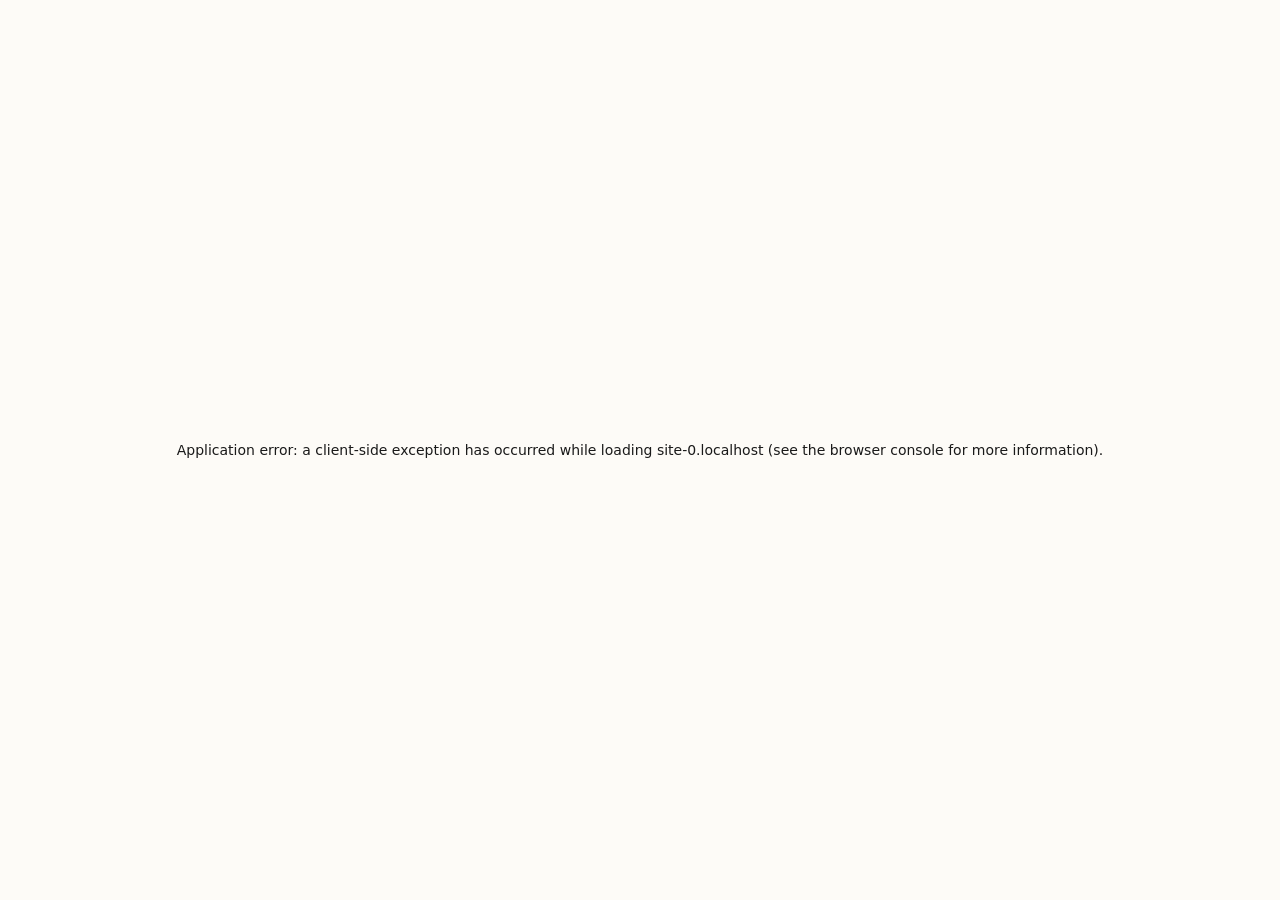
==== bonnevilleops/public/index.html @ 289879b8 "Add bonnevilleops site folder with renamed BonFX page Copied saved BonFX site, renamed to Bonneville" ====
<!DOCTYPE html>
<!-- saved from url=(0042)https://dbonneville-playground.vercel.app/ -->
<html lang="en" class="__variable_0d7163 __variable_0a80b4"><head><meta http-equiv="Content-Type" content="text/html; charset=UTF-8"><meta name="viewport" content="width=device-width, initial-scale=1"><link rel="preload" href="https://dbonneville-playground.vercel.app/_next/static/media/13971731025ec697-s.p.woff2" as="font" crossorigin="" type="font/woff2"><link rel="preload" href="https://dbonneville-playground.vercel.app/_next/static/media/eaead17c7dbfcd5d-s.p.woff2" as="font" crossorigin="" type="font/woff2"><link rel="stylesheet" href="./_assets/73ec09d19930aff4.css" data-precedence="next"><link rel="preload" as="script" fetchpriority="low" href="./_assets/webpack-f3984a2d90dbe6c6.js"><script src="./_assets/4bd1b696-c023c6e3521b1417.js" async=""></script><script src="./_assets/255-e4ef24f196c95b60.js" async=""></script><script src="./_assets/main-app-f9b5d20365cb8be2.js" async=""></script><meta name="next-size-adjust" content=""><title>Bonneville Ops | Design &amp; Dev Ops as a Service</title><meta name="description" content="Your agency backlog is killing your growth. Bonneville Ops clears it — fast. AI-powered design and dev ops piloted by a 30-year veteran. Packages from $995."><script src="./_assets/polyfills-42372ed130431b0a.js" nomodule=""></script></head><body class="bg-bg-primary text-text-primary antialiased font-sans"><div hidden=""><!--$--><!--/$--></div><header class="fixed top-0 left-0 right-0 z-50 bg-bg-primary/90 backdrop-blur-lg border-b border-border"><div class="max-w-6xl mx-auto px-6 lg:px-8 flex items-center justify-between h-16"><a class="flex items-center gap-0.5" href="https://dbonneville-playground.vercel.app/"><span class="text-accent font-display italic text-2xl font-bold">Bon</span><span class="text-text-primary font-display text-2xl font-bold">FX</span></a><nav class="hidden md:flex items-center gap-8"><a class="text-sm font-medium text-text-secondary hover:text-accent transition-colors duration-200" href="https://dbonneville-playground.vercel.app/#how-it-works">How It Works</a><a class="text-sm font-medium text-text-secondary hover:text-accent transition-colors duration-200" href="https://dbonneville-playground.vercel.app/#pricing">Pricing</a><a class="text-sm font-medium text-text-secondary hover:text-accent transition-colors duration-200" href="https://dbonneville-playground.vercel.app/#about">About</a><a class="text-sm font-medium text-text-secondary hover:text-accent transition-colors duration-200" href="https://dbonneville-playground.vercel.app/contact">Contact</a></nav><div class="hidden md:block"><a class="inline-flex items-center justify-center font-semibold rounded-lg transition-all duration-200 cursor-pointer bg-accent text-white hover:bg-accent-hover shadow-sm px-5 py-2.5 text-sm " href="https://dbonneville-playground.vercel.app/contact">Clear My Backlog</a></div><button class="md:hidden text-text-primary p-2" aria-label="Open menu"><svg width="24" height="24" fill="none" stroke="currentColor" stroke-width="2" stroke-linecap="round"><line x1="3" y1="6" x2="21" y2="6"></line><line x1="3" y1="12" x2="21" y2="12"></line><line x1="3" y1="18" x2="21" y2="18"></line></svg></button></div></header><main><section class="relative pt-28 pb-20 md:pt-36 md:pb-28 overflow-hidden"><div class="absolute inset-0 stripe-pattern"></div><div class="max-w-7xl mx-auto px-6 lg:px-8 relative z-10 max-w-4xl text-center flex flex-col items-center gap-8"><span class="inline-flex items-center px-3 py-1 rounded-full text-xs font-semibold uppercase tracking-wider border bg-accent/10 text-accent border-accent/20">Design &amp; Dev Ops as a Service</span><h1 class="text-4xl sm:text-5xl md:text-6xl lg:text-7xl font-display font-bold tracking-tight leading-[1.08]">Your Agency Backlog Is<!-- --> <span class="gradient-text">Killing Your Growth.</span></h1><p class="text-lg md:text-xl text-text-secondary max-w-2xl leading-relaxed">Late nights. Stressed team. Clients waiting. You don't need another hire — you need a<!-- --> <strong class="text-text-primary">backlog destruction machine</strong> powered by AI and piloted by a 30-year design &amp; dev veteran.</p><div class="flex flex-col sm:flex-row items-center gap-4 mt-2"><a class="inline-flex items-center justify-center font-semibold rounded-lg transition-all duration-200 cursor-pointer bg-accent text-white hover:bg-accent-hover shadow-sm px-9 py-4 text-lg " href="https://dbonneville-playground.vercel.app/contact">Clear My Backlog</a><a class="inline-flex items-center justify-center font-semibold rounded-lg transition-all duration-200 cursor-pointer border-2 border-accent text-accent hover:bg-accent hover:text-white px-9 py-4 text-lg " href="https://dbonneville-playground.vercel.app/#pricing">See Pricing</a></div><p class="text-sm text-text-muted">Packages from $995 · Pause or cancel anytime · No contracts</p></div></section><section class="bg-bg-dark text-white py-20"><div class="max-w-7xl mx-auto px-6 lg:px-8 "><div class="max-w-3xl mx-auto text-center mb-16"><p class="text-xs uppercase tracking-[0.2em] text-accent font-semibold mb-4">Sound Familiar?</p><h2 class="text-3xl md:text-4xl font-display font-bold leading-tight">You didn't start an agency to drown in production work.</h2></div><div class="grid grid-cols-1 md:grid-cols-3 gap-8"><div class="text-center md:text-left"><span class="text-accent font-display text-4xl font-bold">01</span><h3 class="text-xl font-bold mt-4 mb-3 text-white">The Backlog Never Shrinks</h3><p class="text-white/60 leading-relaxed">Every time you finish one task, three more appear. Your Trello board is a graveyard of good intentions. Clients are starting to notice.</p></div><div class="text-center md:text-left"><span class="text-accent font-display text-4xl font-bold">02</span><h3 class="text-xl font-bold mt-4 mb-3 text-white">Your Team Is Burned Out</h3><p class="text-white/60 leading-relaxed">Designers doing dev work. Devs doing design. Everyone doing everything and nobody doing their best work. The quality is slipping.</p></div><div class="text-center md:text-left"><span class="text-accent font-display text-4xl font-bold">03</span><h3 class="text-xl font-bold mt-4 mb-3 text-white">Hiring Is a Trap</h3><p class="text-white/60 leading-relaxed">A full-time hire costs $60K+ before benefits. Freelancers ghost you mid-project. Contract agencies charge $200/hour and still miss deadlines.</p></div></div></div></section><section class="py-20 md:py-28"><div class="max-w-7xl mx-auto px-6 lg:px-8 "><div class="max-w-3xl mx-auto text-center mb-16"><p class="text-xs uppercase tracking-[0.2em] text-accent font-semibold mb-4">The Fix</p><h2 class="text-3xl md:text-5xl font-display font-bold leading-tight mb-6">One subscription.<br>Unlimited requests.<br><span class="gradient-text">Your backlog, destroyed.</span></h2><p class="text-lg text-text-secondary leading-relaxed">Bonneville Ops is a productized design &amp; dev ops service. You send tasks. I clear them — fast. Powered by AI tools that 10x production speed, guided by 30 years of design and development expertise. Every deliverable is personally quality-controlled by Douglas Bonneville.</p></div><div class="grid grid-cols-1 sm:grid-cols-2 lg:grid-cols-4 gap-6"><div class="bg-bg-card border border-border rounded-2xl p-7 card-shadow card-lift"><div class="w-10 h-10 rounded-xl bg-accent/10 flex items-center justify-center mb-5"><svg class="w-5 h-5 text-accent" fill="none" viewBox="0 0 24 24" stroke="currentColor" stroke-width="2.5"><path stroke-linecap="round" stroke-linejoin="round" d="M5 13l4 4L19 7"></path></svg></div><h3 class="text-lg font-bold mb-2">Fixed Monthly Price</h3><p class="text-sm text-text-secondary leading-relaxed">No hourly billing. No scope creep negotiations. One flat rate, unlimited requests.</p></div><div class="bg-bg-card border border-border rounded-2xl p-7 card-shadow card-lift"><div class="w-10 h-10 rounded-xl bg-accent/10 flex items-center justify-center mb-5"><svg class="w-5 h-5 text-accent" fill="none" viewBox="0 0 24 24" stroke="currentColor" stroke-width="2.5"><path stroke-linecap="round" stroke-linejoin="round" d="M5 13l4 4L19 7"></path></svg></div><h3 class="text-lg font-bold mb-2">AI-Powered Speed</h3><p class="text-sm text-text-secondary leading-relaxed">AI handles the heavy lifting — layouts, code generation, variations. I handle the judgment calls.</p></div><div class="bg-bg-card border border-border rounded-2xl p-7 card-shadow card-lift"><div class="w-10 h-10 rounded-xl bg-accent/10 flex items-center justify-center mb-5"><svg class="w-5 h-5 text-accent" fill="none" viewBox="0 0 24 24" stroke="currentColor" stroke-width="2.5"><path stroke-linecap="round" stroke-linejoin="round" d="M5 13l4 4L19 7"></path></svg></div><h3 class="text-lg font-bold mb-2">30 Years of Craft</h3><p class="text-sm text-text-secondary leading-relaxed">Published author. Smashing Magazine expert. Fidelity, AOL, Nationwide alumni. This isn't my first rodeo.</p></div><div class="bg-bg-card border border-border rounded-2xl p-7 card-shadow card-lift"><div class="w-10 h-10 rounded-xl bg-accent/10 flex items-center justify-center mb-5"><svg class="w-5 h-5 text-accent" fill="none" viewBox="0 0 24 24" stroke="currentColor" stroke-width="2.5"><path stroke-linecap="round" stroke-linejoin="round" d="M5 13l4 4L19 7"></path></svg></div><h3 class="text-lg font-bold mb-2">Pause Anytime</h3><p class="text-sm text-text-secondary leading-relaxed">Slow month? Pause your plan. Pick up right where you left off. Zero guilt, zero penalties.</p></div></div></div></section><section class="pivot-section text-white py-24 md:py-32"><div class="max-w-7xl mx-auto px-6 lg:px-8 "><div class="max-w-3xl mx-auto text-center mb-20"><div class="pivot-line mx-auto mb-8"></div><p class="text-accent text-sm uppercase tracking-[0.25em] font-semibold mb-6">But here's the thing</p><h2 class="text-3xl md:text-5xl lg:text-6xl font-display font-bold leading-[1.1] mb-8">Clearing your backlog is just<br><span class="text-accent">the first door.</span></h2><p class="text-lg md:text-xl text-white/60 leading-relaxed">Most agencies stop here — they get relief and go back to surviving. But the backlog was never the real problem. It was a <em class="text-white/80 not-italic font-semibold">symptom</em>. The real problem is a business full of bottlenecks, manual processes, and workflows that bleed time every single day.</p></div><div class="max-w-2xl mx-auto mb-20"><div class="space-y-10"><div class="step-connector flex items-start gap-6"><div class="flex-shrink-0 w-10 h-10 rounded-full border-2 border-accent bg-accent/10 flex items-center justify-center mt-1"><div class="w-3 h-3 rounded-full bg-accent"></div></div><div><p class="text-accent text-xs uppercase tracking-[0.2em] font-semibold mb-1">Phase 1</p><h3 class="text-xl md:text-2xl font-bold text-white mb-2">Clear the Backlog</h3><p class="text-white/50 leading-relaxed mb-2">We start where it hurts most. The pile of undone work choking your delivery pipeline. Fast, clean, gone.</p><p class="text-accent/80 text-sm font-medium italic">You’re already here.</p></div></div><div class="step-connector flex items-start gap-6"><div class="flex-shrink-0 w-10 h-10 rounded-full border-2 border-accent bg-accent/10 flex items-center justify-center mt-1"><div class="w-3 h-3 rounded-full bg-accent"></div></div><div><p class="text-accent text-xs uppercase tracking-[0.2em] font-semibold mb-1">Phase 2</p><h3 class="text-xl md:text-2xl font-bold text-white mb-2">Dissolve the Bottlenecks</h3><p class="text-white/50 leading-relaxed mb-2">Now that you can breathe, we look upstream. Where are tasks getting stuck? What’s repeated every week that shouldn’t be? We build AI workflows that eliminate the friction — permanently.</p><p class="text-accent/80 text-sm font-medium italic">This is where it gets interesting.</p></div></div><div class="step-connector flex items-start gap-6"><div class="flex-shrink-0 w-10 h-10 rounded-full border-2 border-accent bg-accent/10 flex items-center justify-center mt-1"><div class="w-3 h-3 rounded-full bg-accent"></div></div><div><p class="text-accent text-xs uppercase tracking-[0.2em] font-semibold mb-1">Phase 3</p><h3 class="text-xl md:text-2xl font-bold text-white mb-2">Automate the Back Line</h3><p class="text-white/50 leading-relaxed mb-2">Reporting. Asset generation. Template builds. Status updates. The invisible work that eats 40% of your team’s week. We systematize it with AI so your people stop doing machine work.</p><p class="text-accent/80 text-sm font-medium italic">Your team starts to transform.</p></div></div><div class="step-connector flex items-start gap-6"><div class="flex-shrink-0 w-10 h-10 rounded-full border-2 border-accent bg-accent/10 flex items-center justify-center mt-1"><div class="w-3 h-3 rounded-full bg-accent"></div></div><div><p class="text-accent text-xs uppercase tracking-[0.2em] font-semibold mb-1">Phase 4</p><h3 class="text-xl md:text-2xl font-bold text-white mb-2">Unlock the Front Line</h3><p class="text-white/50 leading-relaxed mb-2">With the back line running itself, something remarkable happens: your team has bandwidth. Real bandwidth. For sales. For strategy. For client relationships. For the work that actually grows the business.</p><p class="text-accent/80 text-sm font-medium italic">This is the goal.</p></div></div></div></div><div class="max-w-3xl mx-auto"><div class="border border-white/10 rounded-2xl p-10 md:p-14 text-center bg-white/[0.02]"><h3 class="text-2xl md:text-3xl font-display font-bold leading-tight mb-6">The agencies that figure this out will eat the ones that don't.</h3><p class="text-white/50 leading-relaxed mb-4">This isn't a slow shift. AI is redrawing the map right now. The agencies that integrate it into their operations — not just their client deliverables — are pulling away at a pace that's hard to comprehend. The ones that don't? They're not falling behind. They're <em class="text-white/70 not-italic font-semibold">disappearing</em>.</p><p class="text-white/50 leading-relaxed mb-8">Bonneville Ops doesn't just hand you a cleaned-up task list and wish you luck. We walk with you from the back line to the front line — progressively dissolving every bottleneck, automating every workflow that can be automated, and freeing your team to do the work that only humans can do: sell, strategize, and build real relationships.</p><p class="text-lg text-white/80 font-semibold">The backlog is the door. The transformation is what's on the other side.</p></div></div></div></section><section id="how-it-works" class="bg-bg-secondary py-20 md:py-28"><div class="max-w-7xl mx-auto px-6 lg:px-8 "><div class="flex flex-col gap-4 text-center items-center"><span class="text-xs uppercase tracking-[0.2em] text-accent font-semibold">How It Works</span><h2 class="text-3xl md:text-5xl font-display font-bold tracking-tight text-text-primary leading-tight">Three Steps to a Clear Backlog</h2></div><div class="grid grid-cols-1 md:grid-cols-3 gap-12 mt-16 max-w-4xl mx-auto"><div class="text-center"><span class="text-accent font-display text-5xl font-bold">01</span><h3 class="text-xl font-bold mt-4 mb-3">Subscribe &amp; Send</h3><p class="text-text-secondary leading-relaxed">Pick your plan, then start sending requests immediately. Use a shared board, email, or Slack — whatever works for you.</p></div><div class="text-center"><span class="text-accent font-display text-5xl font-bold">02</span><h3 class="text-xl font-bold mt-4 mb-3">I Build It</h3><p class="text-text-secondary leading-relaxed">I work through your requests one at a time using AI-accelerated production. Most tasks are delivered in days, not weeks.</p></div><div class="text-center"><span class="text-accent font-display text-5xl font-bold">03</span><h3 class="text-xl font-bold mt-4 mb-3">You Ship It</h3><p class="text-text-secondary leading-relaxed">Review, request revisions (unlimited), and ship to your clients. Your backlog shrinks. Your clients are happy. You breathe.</p></div></div></div></section><section class="py-20 md:py-28"><div class="max-w-7xl mx-auto px-6 lg:px-8 "><div class="flex flex-col gap-4 text-center items-center"><span class="text-xs uppercase tracking-[0.2em] text-accent font-semibold">Services</span><h2 class="text-3xl md:text-5xl font-display font-bold tracking-tight text-text-primary leading-tight">Send Me Anything in the Stack</h2><p class="text-lg md:text-xl text-text-secondary max-w-2xl leading-relaxed">If it involves design or development, it's fair game. Here's what agencies send most.</p></div><div class="grid grid-cols-2 md:grid-cols-3 lg:grid-cols-4 gap-4 mt-12"><div class="bg-bg-card border border-border rounded-xl px-5 py-4 text-center text-sm font-medium card-shadow hover:border-accent hover:text-accent transition-colors">Landing Pages</div><div class="bg-bg-card border border-border rounded-xl px-5 py-4 text-center text-sm font-medium card-shadow hover:border-accent hover:text-accent transition-colors">Email Templates</div><div class="bg-bg-card border border-border rounded-xl px-5 py-4 text-center text-sm font-medium card-shadow hover:border-accent hover:text-accent transition-colors">Banner Ads</div><div class="bg-bg-card border border-border rounded-xl px-5 py-4 text-center text-sm font-medium card-shadow hover:border-accent hover:text-accent transition-colors">UI Components</div><div class="bg-bg-card border border-border rounded-xl px-5 py-4 text-center text-sm font-medium card-shadow hover:border-accent hover:text-accent transition-colors">WordPress Fixes</div><div class="bg-bg-card border border-border rounded-xl px-5 py-4 text-center text-sm font-medium card-shadow hover:border-accent hover:text-accent transition-colors">Webflow Builds</div><div class="bg-bg-card border border-border rounded-xl px-5 py-4 text-center text-sm font-medium card-shadow hover:border-accent hover:text-accent transition-colors">Figma to Code</div><div class="bg-bg-card border border-border rounded-xl px-5 py-4 text-center text-sm font-medium card-shadow hover:border-accent hover:text-accent transition-colors">Presentation Decks</div><div class="bg-bg-card border border-border rounded-xl px-5 py-4 text-center text-sm font-medium card-shadow hover:border-accent hover:text-accent transition-colors">Social Graphics</div><div class="bg-bg-card border border-border rounded-xl px-5 py-4 text-center text-sm font-medium card-shadow hover:border-accent hover:text-accent transition-colors">PDF Layouts</div><div class="bg-bg-card border border-border rounded-xl px-5 py-4 text-center text-sm font-medium card-shadow hover:border-accent hover:text-accent transition-colors">Icon Sets</div><div class="bg-bg-card border border-border rounded-xl px-5 py-4 text-center text-sm font-medium card-shadow hover:border-accent hover:text-accent transition-colors">Brand Collateral</div><div class="bg-bg-card border border-border rounded-xl px-5 py-4 text-center text-sm font-medium card-shadow hover:border-accent hover:text-accent transition-colors">Infographics</div><div class="bg-bg-card border border-border rounded-xl px-5 py-4 text-center text-sm font-medium card-shadow hover:border-accent hover:text-accent transition-colors">HTML/CSS Fixes</div><div class="bg-bg-card border border-border rounded-xl px-5 py-4 text-center text-sm font-medium card-shadow hover:border-accent hover:text-accent transition-colors">Responsive Debugging</div><div class="bg-bg-card border border-border rounded-xl px-5 py-4 text-center text-sm font-medium card-shadow hover:border-accent hover:text-accent transition-colors">Design Systems</div></div></div></section><section id="pricing" class="bg-bg-secondary py-20 md:py-28"><div class="max-w-7xl mx-auto px-6 lg:px-8 "><div class="flex flex-col gap-4 text-center items-center"><span class="text-xs uppercase tracking-[0.2em] text-accent font-semibold">Pricing</span><h2 class="text-3xl md:text-5xl font-display font-bold tracking-tight text-text-primary leading-tight">Simple Pricing. No Surprises.</h2><p class="text-lg md:text-xl text-text-secondary max-w-2xl leading-relaxed">Pick a speed. Send unlimited requests. Pause or cancel anytime.</p></div><div class="grid grid-cols-1 md:grid-cols-3 gap-8 mt-16 max-w-5xl mx-auto"><div class="relative rounded-2xl p-8 flex flex-col card-lift bg-bg-card border border-border card-shadow"><span class="text-xs uppercase tracking-[0.2em] text-accent font-semibold">Standard</span><div class="mt-4 mb-1"><span class="font-display font-bold text-4xl text-text-primary">$995</span></div><p class="text-sm text-accent font-medium mb-4">5–10 business day turnaround</p><p class="text-sm text-text-secondary mb-8 leading-relaxed">Perfect for clearing a steady stream of design and dev tasks without the overhead of hiring.</p><ul class="space-y-3 flex-1 mb-8"><li class="flex items-start gap-3 text-sm text-text-secondary"><svg class="w-4 h-4 text-accent flex-shrink-0 mt-0.5" fill="none" viewBox="0 0 24 24" stroke="currentColor" stroke-width="2.5"><path stroke-linecap="round" stroke-linejoin="round" d="M5 13l4 4L19 7"></path></svg>One request at a time</li><li class="flex items-start gap-3 text-sm text-text-secondary"><svg class="w-4 h-4 text-accent flex-shrink-0 mt-0.5" fill="none" viewBox="0 0 24 24" stroke="currentColor" stroke-width="2.5"><path stroke-linecap="round" stroke-linejoin="round" d="M5 13l4 4L19 7"></path></svg>Design, dev, or both</li><li class="flex items-start gap-3 text-sm text-text-secondary"><svg class="w-4 h-4 text-accent flex-shrink-0 mt-0.5" fill="none" viewBox="0 0 24 24" stroke="currentColor" stroke-width="2.5"><path stroke-linecap="round" stroke-linejoin="round" d="M5 13l4 4L19 7"></path></svg>Unlimited revisions</li><li class="flex items-start gap-3 text-sm text-text-secondary"><svg class="w-4 h-4 text-accent flex-shrink-0 mt-0.5" fill="none" viewBox="0 0 24 24" stroke="currentColor" stroke-width="2.5"><path stroke-linecap="round" stroke-linejoin="round" d="M5 13l4 4L19 7"></path></svg>Async communication</li><li class="flex items-start gap-3 text-sm text-text-secondary"><svg class="w-4 h-4 text-accent flex-shrink-0 mt-0.5" fill="none" viewBox="0 0 24 24" stroke="currentColor" stroke-width="2.5"><path stroke-linecap="round" stroke-linejoin="round" d="M5 13l4 4L19 7"></path></svg>Pause or cancel anytime</li><li class="flex items-start gap-3 text-sm text-text-secondary"><svg class="w-4 h-4 text-accent flex-shrink-0 mt-0.5" fill="none" viewBox="0 0 24 24" stroke="currentColor" stroke-width="2.5"><path stroke-linecap="round" stroke-linejoin="round" d="M5 13l4 4L19 7"></path></svg>Powered by AI, piloted by Doug</li></ul><a class="inline-flex items-center justify-center font-semibold rounded-lg transition-all duration-200 cursor-pointer border-2 border-accent text-accent hover:bg-accent hover:text-white px-7 py-3.5 text-base w-full" href="https://dbonneville-playground.vercel.app/contact">Get Started</a></div><div class="relative rounded-2xl p-8 flex flex-col card-lift bg-bg-card border-2 border-accent card-shadow-hover ring-1 ring-accent/20"><div class="absolute -top-3 left-1/2 -translate-x-1/2"><span class="inline-flex items-center px-3 py-1 rounded-full text-xs font-semibold uppercase tracking-wider border bg-accent/10 text-accent border-accent/20">Most Popular</span></div><span class="text-xs uppercase tracking-[0.2em] text-accent font-semibold">Pro</span><div class="mt-4 mb-1"><span class="font-display font-bold text-4xl text-text-primary">$2,495</span></div><p class="text-sm text-accent font-medium mb-4">4 business day turnaround</p><p class="text-sm text-text-secondary mb-8 leading-relaxed">For agencies that need faster cycles. Jump the queue and keep your clients happy.</p><ul class="space-y-3 flex-1 mb-8"><li class="flex items-start gap-3 text-sm text-text-secondary"><svg class="w-4 h-4 text-accent flex-shrink-0 mt-0.5" fill="none" viewBox="0 0 24 24" stroke="currentColor" stroke-width="2.5"><path stroke-linecap="round" stroke-linejoin="round" d="M5 13l4 4L19 7"></path></svg>One request at a time</li><li class="flex items-start gap-3 text-sm text-text-secondary"><svg class="w-4 h-4 text-accent flex-shrink-0 mt-0.5" fill="none" viewBox="0 0 24 24" stroke="currentColor" stroke-width="2.5"><path stroke-linecap="round" stroke-linejoin="round" d="M5 13l4 4L19 7"></path></svg>Priority queue placement</li><li class="flex items-start gap-3 text-sm text-text-secondary"><svg class="w-4 h-4 text-accent flex-shrink-0 mt-0.5" fill="none" viewBox="0 0 24 24" stroke="currentColor" stroke-width="2.5"><path stroke-linecap="round" stroke-linejoin="round" d="M5 13l4 4L19 7"></path></svg>Design, dev, or both</li><li class="flex items-start gap-3 text-sm text-text-secondary"><svg class="w-4 h-4 text-accent flex-shrink-0 mt-0.5" fill="none" viewBox="0 0 24 24" stroke="currentColor" stroke-width="2.5"><path stroke-linecap="round" stroke-linejoin="round" d="M5 13l4 4L19 7"></path></svg>Unlimited revisions</li><li class="flex items-start gap-3 text-sm text-text-secondary"><svg class="w-4 h-4 text-accent flex-shrink-0 mt-0.5" fill="none" viewBox="0 0 24 24" stroke="currentColor" stroke-width="2.5"><path stroke-linecap="round" stroke-linejoin="round" d="M5 13l4 4L19 7"></path></svg>Async communication</li><li class="flex items-start gap-3 text-sm text-text-secondary"><svg class="w-4 h-4 text-accent flex-shrink-0 mt-0.5" fill="none" viewBox="0 0 24 24" stroke="currentColor" stroke-width="2.5"><path stroke-linecap="round" stroke-linejoin="round" d="M5 13l4 4L19 7"></path></svg>Pause or cancel anytime</li><li class="flex items-start gap-3 text-sm text-text-secondary"><svg class="w-4 h-4 text-accent flex-shrink-0 mt-0.5" fill="none" viewBox="0 0 24 24" stroke="currentColor" stroke-width="2.5"><path stroke-linecap="round" stroke-linejoin="round" d="M5 13l4 4L19 7"></path></svg>Powered by AI, piloted by Doug</li></ul><a class="inline-flex items-center justify-center font-semibold rounded-lg transition-all duration-200 cursor-pointer bg-accent text-white hover:bg-accent-hover shadow-sm px-7 py-3.5 text-base w-full" href="https://dbonneville-playground.vercel.app/contact">Get Started</a></div><div class="relative rounded-2xl p-8 flex flex-col card-lift bg-bg-card border border-border card-shadow"><span class="text-xs uppercase tracking-[0.2em] text-accent font-semibold">Rush</span><div class="mt-4 mb-1"><span class="font-display font-bold text-4xl text-text-primary">$3,995</span></div><p class="text-sm text-accent font-medium mb-4">2 business day turnaround</p><p class="text-sm text-text-secondary mb-8 leading-relaxed">Client breathing down your neck? This is the emergency lever. Fast, flawless, done.</p><ul class="space-y-3 flex-1 mb-8"><li class="flex items-start gap-3 text-sm text-text-secondary"><svg class="w-4 h-4 text-accent flex-shrink-0 mt-0.5" fill="none" viewBox="0 0 24 24" stroke="currentColor" stroke-width="2.5"><path stroke-linecap="round" stroke-linejoin="round" d="M5 13l4 4L19 7"></path></svg>One request at a time</li><li class="flex items-start gap-3 text-sm text-text-secondary"><svg class="w-4 h-4 text-accent flex-shrink-0 mt-0.5" fill="none" viewBox="0 0 24 24" stroke="currentColor" stroke-width="2.5"><path stroke-linecap="round" stroke-linejoin="round" d="M5 13l4 4L19 7"></path></svg>Top of queue — always</li><li class="flex items-start gap-3 text-sm text-text-secondary"><svg class="w-4 h-4 text-accent flex-shrink-0 mt-0.5" fill="none" viewBox="0 0 24 24" stroke="currentColor" stroke-width="2.5"><path stroke-linecap="round" stroke-linejoin="round" d="M5 13l4 4L19 7"></path></svg>Design, dev, or both</li><li class="flex items-start gap-3 text-sm text-text-secondary"><svg class="w-4 h-4 text-accent flex-shrink-0 mt-0.5" fill="none" viewBox="0 0 24 24" stroke="currentColor" stroke-width="2.5"><path stroke-linecap="round" stroke-linejoin="round" d="M5 13l4 4L19 7"></path></svg>Unlimited revisions</li><li class="flex items-start gap-3 text-sm text-text-secondary"><svg class="w-4 h-4 text-accent flex-shrink-0 mt-0.5" fill="none" viewBox="0 0 24 24" stroke="currentColor" stroke-width="2.5"><path stroke-linecap="round" stroke-linejoin="round" d="M5 13l4 4L19 7"></path></svg>Direct Slack/chat access</li><li class="flex items-start gap-3 text-sm text-text-secondary"><svg class="w-4 h-4 text-accent flex-shrink-0 mt-0.5" fill="none" viewBox="0 0 24 24" stroke="currentColor" stroke-width="2.5"><path stroke-linecap="round" stroke-linejoin="round" d="M5 13l4 4L19 7"></path></svg>Pause or cancel anytime</li><li class="flex items-start gap-3 text-sm text-text-secondary"><svg class="w-4 h-4 text-accent flex-shrink-0 mt-0.5" fill="none" viewBox="0 0 24 24" stroke="currentColor" stroke-width="2.5"><path stroke-linecap="round" stroke-linejoin="round" d="M5 13l4 4L19 7"></path></svg>Powered by AI, piloted by Doug</li></ul><a class="inline-flex items-center justify-center font-semibold rounded-lg transition-all duration-200 cursor-pointer border-2 border-accent text-accent hover:bg-accent hover:text-white px-7 py-3.5 text-base w-full" href="https://dbonneville-playground.vercel.app/contact">Get Started</a></div></div></div></section><section id="about" class="py-20 md:py-28"><div class="max-w-7xl mx-auto px-6 lg:px-8 "><div class="max-w-4xl mx-auto"><div class="grid grid-cols-1 lg:grid-cols-5 gap-12 items-start"><div class="lg:col-span-2 flex flex-col items-center text-center"><div class="w-48 h-48 rounded-full bg-bg-secondary border-4 border-accent/20 flex items-center justify-center mb-6"><span class="text-6xl font-display font-bold text-accent italic">DB</span></div><h3 class="text-xl font-bold">Douglas Bonneville</h3><p class="text-sm text-text-muted mt-1">Founder, Bonneville Ops</p></div><div class="lg:col-span-3"><p class="text-xs uppercase tracking-[0.2em] text-accent font-semibold mb-4">Your Operator</p><h2 class="text-3xl md:text-4xl font-display font-bold leading-tight mb-6">30 Years of Design &amp; Dev.<br>Now Supercharged with AI.</h2><div class="space-y-4 text-text-secondary leading-relaxed"><p>Douglas Bonneville has been a graphic designer since 1992 and a software developer for nearly as long. He holds degrees in Fine Arts (Graphic Design) and English Classics, and has worked at Fidelity, AOL, Nationwide, and multiple agencies.</p><p>He's a member of Smashing Magazine's “Panel of Experts” with contributions to 100+ articles, and the author of<!-- --> <em>The Big Book of Font Combinations</em> — a landmark typography reference used by designers worldwide.</p><p>Now, Douglas combines three decades of craft with AI-powered production tools to deliver agency-quality work at speeds that weren't possible even two years ago. Every deliverable goes through his hands. Every pixel gets his eye.</p></div><div class="flex flex-wrap gap-3 mt-8"><span class="text-xs font-medium px-3 py-1.5 rounded-full bg-accent/10 text-accent border border-accent/20">30+ Years Experience</span><span class="text-xs font-medium px-3 py-1.5 rounded-full bg-accent/10 text-accent border border-accent/20">Published Author</span><span class="text-xs font-medium px-3 py-1.5 rounded-full bg-accent/10 text-accent border border-accent/20">Smashing Magazine Expert</span><span class="text-xs font-medium px-3 py-1.5 rounded-full bg-accent/10 text-accent border border-accent/20">AI-Powered Workflow</span></div></div></div></div></div></section><section class="bg-bg-secondary py-20 md:py-28"><div class="max-w-7xl mx-auto px-6 lg:px-8 "><div class="flex flex-col gap-4 text-center items-center"><span class="text-xs uppercase tracking-[0.2em] text-accent font-semibold">FAQ</span><h2 class="text-3xl md:text-5xl font-display font-bold tracking-tight text-text-primary leading-tight">Questions? Answered.</h2></div><div class="mt-12 max-w-3xl mx-auto"><div class="space-y-3"><div class="border border-border rounded-xl overflow-hidden bg-bg-card"><button class="w-full flex items-center justify-between p-6 text-left hover:bg-bg-secondary/50 transition-colors cursor-pointer"><span class="font-semibold text-text-primary pr-4">What kind of work can I send you?</span><svg class="w-5 h-5 text-accent flex-shrink-0 transition-transform duration-200 " fill="none" viewBox="0 0 24 24" stroke="currentColor" stroke-width="2"><path stroke-linecap="round" stroke-linejoin="round" d="M19 9l-7 7-7-7"></path></svg></button></div><div class="border border-border rounded-xl overflow-hidden bg-bg-card"><button class="w-full flex items-center justify-between p-6 text-left hover:bg-bg-secondary/50 transition-colors cursor-pointer"><span class="font-semibold text-text-primary pr-4">How does the AI part work?</span><svg class="w-5 h-5 text-accent flex-shrink-0 transition-transform duration-200 " fill="none" viewBox="0 0 24 24" stroke="currentColor" stroke-width="2"><path stroke-linecap="round" stroke-linejoin="round" d="M19 9l-7 7-7-7"></path></svg></button></div><div class="border border-border rounded-xl overflow-hidden bg-bg-card"><button class="w-full flex items-center justify-between p-6 text-left hover:bg-bg-secondary/50 transition-colors cursor-pointer"><span class="font-semibold text-text-primary pr-4">Is there a limit to how much I can request?</span><svg class="w-5 h-5 text-accent flex-shrink-0 transition-transform duration-200 " fill="none" viewBox="0 0 24 24" stroke="currentColor" stroke-width="2"><path stroke-linecap="round" stroke-linejoin="round" d="M19 9l-7 7-7-7"></path></svg></button></div><div class="border border-border rounded-xl overflow-hidden bg-bg-card"><button class="w-full flex items-center justify-between p-6 text-left hover:bg-bg-secondary/50 transition-colors cursor-pointer"><span class="font-semibold text-text-primary pr-4">What if I don't like the result?</span><svg class="w-5 h-5 text-accent flex-shrink-0 transition-transform duration-200 " fill="none" viewBox="0 0 24 24" stroke="currentColor" stroke-width="2"><path stroke-linecap="round" stroke-linejoin="round" d="M19 9l-7 7-7-7"></path></svg></button></div><div class="border border-border rounded-xl overflow-hidden bg-bg-card"><button class="w-full flex items-center justify-between p-6 text-left hover:bg-bg-secondary/50 transition-colors cursor-pointer"><span class="font-semibold text-text-primary pr-4">Can I pause my subscription?</span><svg class="w-5 h-5 text-accent flex-shrink-0 transition-transform duration-200 " fill="none" viewBox="0 0 24 24" stroke="currentColor" stroke-width="2"><path stroke-linecap="round" stroke-linejoin="round" d="M19 9l-7 7-7-7"></path></svg></button></div><div class="border border-border rounded-xl overflow-hidden bg-bg-card"><button class="w-full flex items-center justify-between p-6 text-left hover:bg-bg-secondary/50 transition-colors cursor-pointer"><span class="font-semibold text-text-primary pr-4">Why not just hire a junior designer?</span><svg class="w-5 h-5 text-accent flex-shrink-0 transition-transform duration-200 " fill="none" viewBox="0 0 24 24" stroke="currentColor" stroke-width="2"><path stroke-linecap="round" stroke-linejoin="round" d="M19 9l-7 7-7-7"></path></svg></button></div></div></div></div></section><section class="py-20 md:py-28"><div class="max-w-7xl mx-auto px-6 lg:px-8 text-center flex flex-col items-center gap-8 max-w-3xl"><h2 class="text-3xl md:text-5xl font-display font-bold tracking-tight leading-tight">Stop Drowning in Busywork.<br><span class="gradient-text">Start Shipping.</span></h2><p class="text-lg text-text-secondary max-w-xl leading-relaxed">Your backlog won't clear itself. One subscription, one flat rate, one veteran operator with 30 years and an AI arsenal. Let's go.</p><div class="flex flex-col sm:flex-row items-center gap-4"><a class="inline-flex items-center justify-center font-semibold rounded-lg transition-all duration-200 cursor-pointer bg-accent text-white hover:bg-accent-hover shadow-sm px-9 py-4 text-lg " href="https://dbonneville-playground.vercel.app/contact">Clear My Backlog</a><a class="inline-flex items-center justify-center font-semibold rounded-lg transition-all duration-200 cursor-pointer border-2 border-accent text-accent hover:bg-accent hover:text-white px-9 py-4 text-lg " href="https://dbonneville-playground.vercel.app/#pricing">See Pricing</a></div><p class="text-sm text-text-muted">Packages from $995/request · Cancel anytime · No contracts</p></div></section><!--$--><!--/$--></main><footer class="bg-bg-dark text-white/70"><div class="max-w-7xl mx-auto px-6 lg:px-8 py-16"><div class="grid grid-cols-1 md:grid-cols-3 gap-12"><div><a class="flex items-center gap-0.5 mb-4" href="https://dbonneville-playground.vercel.app/"><span class="text-accent font-display italic text-2xl font-bold">Bon</span><span class="text-white font-display text-2xl font-bold">FX</span></a><p class="text-sm leading-relaxed">Design &amp; Dev Ops as a Service. AI-powered backlog destruction piloted by a 30-year veteran.</p></div><div><h3 class="text-sm font-semibold text-white uppercase tracking-wider mb-4">Quick Links</h3><ul class="space-y-3"><li><a class="text-sm hover:text-accent transition-colors" href="https://dbonneville-playground.vercel.app/#how-it-works">How It Works</a></li><li><a class="text-sm hover:text-accent transition-colors" href="https://dbonneville-playground.vercel.app/#pricing">Pricing</a></li><li><a class="text-sm hover:text-accent transition-colors" href="https://dbonneville-playground.vercel.app/#about">About Douglas</a></li><li><a class="text-sm hover:text-accent transition-colors" href="https://dbonneville-playground.vercel.app/contact">Get Started</a></li></ul></div><div><h3 class="text-sm font-semibold text-white uppercase tracking-wider mb-4">Contact</h3><ul class="space-y-3 text-sm"><li><a href="mailto:doug@bonnevilleops.com" class="hover:text-accent transition-colors">doug@bonnevilleops.com</a></li><li>Warwick, Rhode Island</li><li><a href="https://bonnevilleops.com/" target="_blank" rel="noopener noreferrer" class="hover:text-accent transition-colors">bonnevilleops.com</a></li></ul></div></div><div class="mt-12 pt-8 border-t border-white/10 flex flex-col md:flex-row items-center justify-between gap-4"><p class="text-xs text-white/40">© <!-- -->2026<!-- --> Bonneville Ops. All rights reserved.</p><p class="text-xs text-white/40">Design &amp; Dev Ops as a Service</p></div></div></footer><script src="./_assets/webpack-f3984a2d90dbe6c6.js" id="_R_" async=""></script><script>(self.__next_f=self.__next_f||[]).push([0])</script><script>self.__next_f.push([1,"1:\"$Sreact.fragment\"\n2:I[984,[\"619\",\"static/chunks/619-ba102abea3e3d0e4.js?dpl=dpl_B7VaF6VQHZFquHe73UYMXCnvWTSH\",\"177\",\"static/chunks/app/layout-40f73c62d2b2b347.js?dpl=dpl_B7VaF6VQHZFquHe73UYMXCnvWTSH\"],\"default\"]\n3:I[9766,[],\"\"]\n4:I[8924,[],\"\"]\n5:I[2619,[\"619\",\"static/chunks/619-ba102abea3e3d0e4.js?dpl=dpl_B7VaF6VQHZFquHe73UYMXCnvWTSH\",\"974\",\"static/chunks/app/page-e5d7de0a4a6839ee.js?dpl=dpl_B7VaF6VQHZFquHe73UYMXCnvWTSH\"],\"\"]\n13:I[7150,[],\"\"]\n:HL[\"/_next/static/media/13971731025ec697-s.p.woff2\",\"font\",{\"crossOrigin\":\"\",\"type\":\"font/woff2\"}]\n:HL[\"/_next/static/media/eaead17c7dbfcd5d-s.p.woff2\",\"font\",{\"crossOrigin\":\"\",\"type\":\"font/woff2\"}]\n:HL[\"/_next/static/css/73ec09d19930aff4.css?dpl=dpl_B7VaF6VQHZFquHe73UYMXCnvWTSH\",\"style\"]\n"])</script><script>self.__next_f.push([1,"0:{\"P\":null,\"b\":\"UzjIgXQN_6iFDCY1oB3Le\",\"p\":\"\",\"c\":[\"\",\"\"],\"i\":false,\"f\":[[[\"\",{\"children\":[\"__PAGE__\",{}]},\"$undefined\",\"$undefined\",true],[\"\",[\"$\",\"$1\",\"c\",{\"children\":[[[\"$\",\"link\",\"0\",{\"rel\":\"stylesheet\",\"href\":\"/_next/static/css/73ec09d19930aff4.css?dpl=dpl_B7VaF6VQHZFquHe73UYMXCnvWTSH\",\"precedence\":\"next\",\"crossOrigin\":\"$undefined\",\"nonce\":\"$undefined\"}]],[\"$\",\"html\",null,{\"lang\":\"en\",\"className\":\"__variable_0d7163 __variable_0a80b4\",\"children\":[\"$\",\"body\",null,{\"className\":\"bg-bg-primary text-text-primary antialiased font-sans\",\"children\":[[\"$\",\"$L2\",null,{}],[\"$\",\"main\",null,{\"children\":[\"$\",\"$L3\",null,{\"parallelRouterKey\":\"children\",\"error\":\"$undefined\",\"errorStyles\":\"$undefined\",\"errorScripts\":\"$undefined\",\"template\":[\"$\",\"$L4\",null,{}],\"templateStyles\":\"$undefined\",\"templateScripts\":\"$undefined\",\"notFound\":[[[\"$\",\"title\",null,{\"children\":\"404: This page could not be found.\"}],[\"$\",\"div\",null,{\"style\":{\"fontFamily\":\"system-ui,\\\"Segoe UI\\\",Roboto,Helvetica,Arial,sans-serif,\\\"Apple Color Emoji\\\",\\\"Segoe UI Emoji\\\"\",\"height\":\"100vh\",\"textAlign\":\"center\",\"display\":\"flex\",\"flexDirection\":\"column\",\"alignItems\":\"center\",\"justifyContent\":\"center\"},\"children\":[\"$\",\"div\",null,{\"children\":[[\"$\",\"style\",null,{\"dangerouslySetInnerHTML\":{\"__html\":\"body{color:#000;background:#fff;margin:0}.next-error-h1{border-right:1px solid rgba(0,0,0,.3)}@media (prefers-color-scheme:dark){body{color:#fff;background:#000}.next-error-h1{border-right:1px solid rgba(255,255,255,.3)}}\"}}],[\"$\",\"h1\",null,{\"className\":\"next-error-h1\",\"style\":{\"display\":\"inline-block\",\"margin\":\"0 20px 0 0\",\"padding\":\"0 23px 0 0\",\"fontSize\":24,\"fontWeight\":500,\"verticalAlign\":\"top\",\"lineHeight\":\"49px\"},\"children\":404}],[\"$\",\"div\",null,{\"style\":{\"display\":\"inline-block\"},\"children\":[\"$\",\"h2\",null,{\"style\":{\"fontSize\":14,\"fontWeight\":400,\"lineHeight\":\"49px\",\"margin\":0},\"children\":\"This page could not be found.\"}]}]]}]}]],[]],\"forbidden\":\"$undefined\",\"unauthorized\":\"$undefined\"}]}],[\"$\",\"footer\",null,{\"className\":\"bg-bg-dark text-white/70\",\"children\":[\"$\",\"div\",null,{\"className\":\"max-w-7xl mx-auto px-6 lg:px-8 py-16\",\"children\":[[\"$\",\"div\",null,{\"className\":\"grid grid-cols-1 md:grid-cols-3 gap-12\",\"children\":[[\"$\",\"div\",null,{\"children\":[[\"$\",\"$L5\",null,{\"href\":\"/\",\"className\":\"flex items-center gap-0.5 mb-4\",\"children\":[[\"$\",\"span\",null,{\"className\":\"text-accent font-display italic text-2xl font-bold\",\"children\":\"Bon\"}],[\"$\",\"span\",null,{\"className\":\"text-white font-display text-2xl font-bold\",\"children\":\"FX\"}]]}],[\"$\",\"p\",null,{\"className\":\"text-sm leading-relaxed\",\"children\":\"Design \u0026 Dev Ops as a Service. AI-powered backlog destruction piloted by a 30-year veteran.\"}]]}],[\"$\",\"div\",null,{\"children\":[[\"$\",\"h3\",null,{\"className\":\"text-sm font-semibold text-white uppercase tracking-wider mb-4\",\"children\":\"Quick Links\"}],[\"$\",\"ul\",null,{\"className\":\"space-y-3\",\"children\":[[\"$\",\"li\",\"/#how-it-works\",{\"children\":[\"$\",\"$L5\",null,{\"href\":\"/#how-it-works\",\"className\":\"text-sm hover:text-accent transition-colors\",\"children\":\"How It Works\"}]}],[\"$\",\"li\",\"/#pricing\",{\"children\":[\"$\",\"$L5\",null,{\"href\":\"/#pricing\",\"className\":\"text-sm hover:text-accent transition-colors\",\"children\":\"Pricing\"}]}],[\"$\",\"li\",\"/#about\",{\"children\":[\"$\",\"$L5\",null,{\"href\":\"/#about\",\"className\":\"text-sm hover:text-accent transition-colors\",\"children\":\"About Douglas\"}]}],[\"$\",\"li\",\"/contact\",{\"children\":[\"$\",\"$L5\",null,{\"href\":\"/contact\",\"className\":\"text-sm hover:text-accent transition-colors\",\"children\":\"Get Started\"}]}]]}]]}],[\"$\",\"div\",null,{\"children\":[[\"$\",\"h3\",null,{\"className\":\"text-sm font-semibold text-white uppercase tracking-wider mb-4\",\"children\":\"Contact\"}],[\"$\",\"ul\",null,{\"className\":\"space-y-3 text-sm\",\"children\":[[\"$\",\"li\",null,{\"children\":[\"$\",\"a\",null,{\"href\":\"mailto:doug@bonnevilleops.com\",\"className\":\"hover:text-accent transition-colors\",\"children\":\"doug@bonnevilleops.com\"}]}],[\"$\",\"li\",null,{\"children\":\"Warwick, Rhode Island\"}],[\"$\",\"li\",null,{\"children\":[\"$\",\"a\",null,{\"href\":\"https://bonnevilleops.com\",\"target\":\"_blank\",\"rel\":\"noopener noreferrer\",\"className\":\"hover:text-accent transition-colors\",\"children\":\"bonnevilleops.com\"}]}]]}]]}]]}],[\"$\",\"div\",null,{\"className\":\"mt-12 pt-8 border-t border-white/10 flex flex-col md:flex-row items-center justify-between gap-4\",\"children\":[[\"$\",\"p\",null,{\"className\":\"text-xs text-white/40\",\"children\":[\"© \",2026,\" Bonneville Ops. All rights reserved.\"]}],[\"$\",\"p\",null,{\"className\":\"text-xs text-white/40\",\"children\":\"Design \u0026 Dev Ops as a Service\"}]]}]]}]}]]}]}]]}],{\"children\":[\"__PAGE__\",[\"$\",\"$1\",\"c\",{\"children\":[[[\"$\",\"section\",null,{\"className\":\"relative pt-28 pb-20 md:pt-36 md:pb-28 overflow-hidden\",\"children\":[\"$L6\",\"$L7\"]}],\"$L8\",\"$L9\",\"$La\",\"$Lb\",\"$Lc\",\"$Ld\",\"$Le\",\"$Lf\",\"$L10\"],null,\"$L11\"]}],{},null,false]},null,false],\"$L12\",false]],\"m\":\"$undefined\",\"G\":[\"$13\",[]],\"s\":false,\"S\":true}\n"])</script><script>self.__next_f.push([1,"1b:I[8682,[\"619\",\"static/chunks/619-ba102abea3e3d0e4.js?dpl=dpl_B7VaF6VQHZFquHe73UYMXCnvWTSH\",\"974\",\"static/chunks/app/page-e5d7de0a4a6839ee.js?dpl=dpl_B7VaF6VQHZFquHe73UYMXCnvWTSH\"],\"default\"]\n1c:I[4431,[],\"OutletBoundary\"]\n1e:I[5278,[],\"AsyncMetadataOutlet\"]\n20:I[4431,[],\"ViewportBoundary\"]\n22:I[4431,[],\"MetadataBoundary\"]\n23:\"$Sreact.suspense\"\n6:[\"$\",\"div\",null,{\"className\":\"absolute inset-0 stripe-pattern\"}]\n"])</script><script>self.__next_f.push([1,"7:[\"$\",\"div\",null,{\"className\":\"max-w-7xl mx-auto px-6 lg:px-8 relative z-10 max-w-4xl text-center flex flex-col items-center gap-8\",\"children\":[[\"$\",\"span\",null,{\"className\":\"inline-flex items-center px-3 py-1 rounded-full text-xs font-semibold uppercase tracking-wider border bg-accent/10 text-accent border-accent/20\",\"children\":\"Design \u0026 Dev Ops as a Service\"}],[\"$\",\"h1\",null,{\"className\":\"text-4xl sm:text-5xl md:text-6xl lg:text-7xl font-display font-bold tracking-tight leading-[1.08]\",\"children\":[\"Your Agency Backlog Is\",\" \",[\"$\",\"span\",null,{\"className\":\"gradient-text\",\"children\":\"Killing Your Growth.\"}]]}],[\"$\",\"p\",null,{\"className\":\"text-lg md:text-xl text-text-secondary max-w-2xl leading-relaxed\",\"children\":[\"Late nights. Stressed team. Clients waiting. You don't need another hire — you need a\",\" \",[\"$\",\"strong\",null,{\"className\":\"text-text-primary\",\"children\":\"backlog destruction machine\"}],\" powered by AI and piloted by a 30-year design \u0026 dev veteran.\"]}],[\"$\",\"div\",null,{\"className\":\"flex flex-col sm:flex-row items-center gap-4 mt-2\",\"children\":[[\"$\",\"$L5\",null,{\"href\":\"/contact\",\"className\":\"inline-flex items-center justify-center font-semibold rounded-lg transition-all duration-200 cursor-pointer bg-accent text-white hover:bg-accent-hover shadow-sm px-9 py-4 text-lg \",\"children\":\"Clear My Backlog\"}],[\"$\",\"$L5\",null,{\"href\":\"#pricing\",\"className\":\"inline-flex items-center justify-center font-semibold rounded-lg transition-all duration-200 cursor-pointer border-2 border-accent text-accent hover:bg-accent hover:text-white px-9 py-4 text-lg \",\"children\":\"See Pricing\"}]]}],[\"$\",\"p\",null,{\"className\":\"text-sm text-text-muted\",\"children\":\"Packages from $995 · Pause or cancel anytime · No contracts\"}]]}]\n"])</script><script>self.__next_f.push([1,"8:[\"$\",\"section\",null,{\"className\":\"bg-bg-dark text-white py-20\",\"children\":[\"$\",\"div\",null,{\"className\":\"max-w-7xl mx-auto px-6 lg:px-8 \",\"children\":[[\"$\",\"div\",null,{\"className\":\"max-w-3xl mx-auto text-center mb-16\",\"children\":[[\"$\",\"p\",null,{\"className\":\"text-xs uppercase tracking-[0.2em] text-accent font-semibold mb-4\",\"children\":\"Sound Familiar?\"}],[\"$\",\"h2\",null,{\"className\":\"text-3xl md:text-4xl font-display font-bold leading-tight\",\"children\":\"You didn't start an agency to drown in production work.\"}]]}],[\"$\",\"div\",null,{\"className\":\"grid grid-cols-1 md:grid-cols-3 gap-8\",\"children\":[[\"$\",\"div\",\"The Backlog Never Shrinks\",{\"className\":\"text-center md:text-left\",\"children\":[[\"$\",\"span\",null,{\"className\":\"text-accent font-display text-4xl font-bold\",\"children\":\"01\"}],[\"$\",\"h3\",null,{\"className\":\"text-xl font-bold mt-4 mb-3 text-white\",\"children\":\"The Backlog Never Shrinks\"}],[\"$\",\"p\",null,{\"className\":\"text-white/60 leading-relaxed\",\"children\":\"Every time you finish one task, three more appear. Your Trello board is a graveyard of good intentions. Clients are starting to notice.\"}]]}],[\"$\",\"div\",\"Your Team Is Burned Out\",{\"className\":\"text-center md:text-left\",\"children\":[[\"$\",\"span\",null,{\"className\":\"text-accent font-display text-4xl font-bold\",\"children\":\"02\"}],[\"$\",\"h3\",null,{\"className\":\"text-xl font-bold mt-4 mb-3 text-white\",\"children\":\"Your Team Is Burned Out\"}],[\"$\",\"p\",null,{\"className\":\"text-white/60 leading-relaxed\",\"children\":\"Designers doing dev work. Devs doing design. Everyone doing everything and nobody doing their best work. The quality is slipping.\"}]]}],[\"$\",\"div\",\"Hiring Is a Trap\",{\"className\":\"text-center md:text-left\",\"children\":[[\"$\",\"span\",null,{\"className\":\"text-accent font-display text-4xl font-bold\",\"children\":\"03\"}],[\"$\",\"h3\",null,{\"className\":\"text-xl font-bold mt-4 mb-3 text-white\",\"children\":\"Hiring Is a Trap\"}],[\"$\",\"p\",null,{\"className\":\"text-white/60 leading-relaxed\",\"children\":\"A full-time hire costs $60K+ before benefits. Freelancers ghost you mid-project. Contract agencies charge $200/hour and still miss deadlines.\"}]]}]]}]]}]}]\n"])</script><script>self.__next_f.push([1,"9:[\"$\",\"section\",null,{\"className\":\"py-20 md:py-28\",\"children\":[\"$\",\"div\",null,{\"className\":\"max-w-7xl mx-auto px-6 lg:px-8 \",\"children\":[[\"$\",\"div\",null,{\"className\":\"max-w-3xl mx-auto text-center mb-16\",\"children\":[[\"$\",\"p\",null,{\"className\":\"text-xs uppercase tracking-[0.2em] text-accent font-semibold mb-4\",\"children\":\"The Fix\"}],[\"$\",\"h2\",null,{\"className\":\"text-3xl md:text-5xl font-display font-bold leading-tight mb-6\",\"children\":[\"One subscription.\",[\"$\",\"br\",null,{}],\"Unlimited requests.\",[\"$\",\"br\",null,{}],[\"$\",\"span\",null,{\"className\":\"gradient-text\",\"children\":\"Your backlog, destroyed.\"}]]}],[\"$\",\"p\",null,{\"className\":\"text-lg text-text-secondary leading-relaxed\",\"children\":\"Bonneville Ops is a productized design \u0026 dev ops service. You send tasks. I clear them — fast. Powered by AI tools that 10x production speed, guided by 30 years of design and development expertise. Every deliverable is personally quality-controlled by Douglas Bonneville.\"}]]}],[\"$\",\"div\",null,{\"className\":\"grid grid-cols-1 sm:grid-cols-2 lg:grid-cols-4 gap-6\",\"children\":[[\"$\",\"div\",\"Fixed Monthly Price\",{\"className\":\"bg-bg-card border border-border rounded-2xl p-7 card-shadow card-lift\",\"children\":[[\"$\",\"div\",null,{\"className\":\"w-10 h-10 rounded-xl bg-accent/10 flex items-center justify-center mb-5\",\"children\":[\"$\",\"svg\",null,{\"className\":\"w-5 h-5 text-accent\",\"fill\":\"none\",\"viewBox\":\"0 0 24 24\",\"stroke\":\"currentColor\",\"strokeWidth\":2.5,\"children\":[\"$\",\"path\",null,{\"strokeLinecap\":\"round\",\"strokeLinejoin\":\"round\",\"d\":\"M5 13l4 4L19 7\"}]}]}],[\"$\",\"h3\",null,{\"className\":\"text-lg font-bold mb-2\",\"children\":\"Fixed Monthly Price\"}],[\"$\",\"p\",null,{\"className\":\"text-sm text-text-secondary leading-relaxed\",\"children\":\"No hourly billing. No scope creep negotiations. One flat rate, unlimited requests.\"}]]}],[\"$\",\"div\",\"AI-Powered Speed\",{\"className\":\"bg-bg-card border border-border rounded-2xl p-7 card-shadow card-lift\",\"children\":[[\"$\",\"div\",null,{\"className\":\"w-10 h-10 rounded-xl bg-accent/10 flex items-center justify-center mb-5\",\"children\":[\"$\",\"svg\",null,{\"className\":\"w-5 h-5 text-accent\",\"fill\":\"none\",\"viewBox\":\"0 0 24 24\",\"stroke\":\"currentColor\",\"strokeWidth\":2.5,\"children\":[\"$\",\"path\",null,{\"strokeLinecap\":\"round\",\"strokeLinejoin\":\"round\",\"d\":\"M5 13l4 4L19 7\"}]}]}],[\"$\",\"h3\",null,{\"className\":\"text-lg font-bold mb-2\",\"children\":\"AI-Powered Speed\"}],[\"$\",\"p\",null,{\"className\":\"text-sm text-text-secondary leading-relaxed\",\"children\":\"AI handles the heavy lifting — layouts, code generation, variations. I handle the judgment calls.\"}]]}],[\"$\",\"div\",\"30 Years of Craft\",{\"className\":\"bg-bg-card border border-border rounded-2xl p-7 card-shadow card-lift\",\"children\":[[\"$\",\"div\",null,{\"className\":\"w-10 h-10 rounded-xl bg-accent/10 flex items-center justify-center mb-5\",\"children\":[\"$\",\"svg\",null,{\"className\":\"w-5 h-5 text-accent\",\"fill\":\"none\",\"viewBox\":\"0 0 24 24\",\"stroke\":\"currentColor\",\"strokeWidth\":2.5,\"children\":[\"$\",\"path\",null,{\"strokeLinecap\":\"round\",\"strokeLinejoin\":\"round\",\"d\":\"M5 13l4 4L19 7\"}]}]}],[\"$\",\"h3\",null,{\"className\":\"text-lg font-bold mb-2\",\"children\":\"30 Years of Craft\"}],[\"$\",\"p\",null,{\"className\":\"text-sm text-text-secondary leading-relaxed\",\"children\":\"Published author. Smashing Magazine expert. Fidelity, AOL, Nationwide alumni. This isn't my first rodeo.\"}]]}],[\"$\",\"div\",\"Pause Anytime\",{\"className\":\"bg-bg-card border border-border rounded-2xl p-7 card-shadow card-lift\",\"children\":[[\"$\",\"div\",null,{\"className\":\"w-10 h-10 rounded-xl bg-accent/10 flex items-center justify-center mb-5\",\"children\":[\"$\",\"svg\",null,{\"className\":\"w-5 h-5 text-accent\",\"fill\":\"none\",\"viewBox\":\"0 0 24 24\",\"stroke\":\"currentColor\",\"strokeWidth\":2.5,\"children\":[\"$\",\"path\",null,{\"strokeLinecap\":\"round\",\"strokeLinejoin\":\"round\",\"d\":\"M5 13l4 4L19 7\"}]}]}],[\"$\",\"h3\",null,{\"className\":\"text-lg font-bold mb-2\",\"children\":\"Pause Anytime\"}],[\"$\",\"p\",null,{\"className\":\"text-sm text-text-secondary leading-relaxed\",\"children\":\"Slow month? Pause your plan. Pick up right where you left off. Zero guilt, zero penalties.\"}]]}]]}]]}]}]\n"])</script><script>self.__next_f.push([1,"a:[\"$\",\"section\",null,{\"className\":\"pivot-section text-white py-24 md:py-32\",\"children\":[\"$\",\"div\",null,{\"className\":\"max-w-7xl mx-auto px-6 lg:px-8 \",\"children\":[[\"$\",\"div\",null,{\"className\":\"max-w-3xl mx-auto text-center mb-20\",\"children\":[[\"$\",\"div\",null,{\"className\":\"pivot-line mx-auto mb-8\"}],[\"$\",\"p\",null,{\"className\":\"text-accent text-sm uppercase tracking-[0.25em] font-semibold mb-6\",\"children\":\"But here's the thing\"}],[\"$\",\"h2\",null,{\"className\":\"text-3xl md:text-5xl lg:text-6xl font-display font-bold leading-[1.1] mb-8\",\"children\":[\"Clearing your backlog is just\",[\"$\",\"br\",null,{}],[\"$\",\"span\",null,{\"className\":\"text-accent\",\"children\":\"the first door.\"}]]}],[\"$\",\"p\",null,{\"className\":\"text-lg md:text-xl text-white/60 leading-relaxed\",\"children\":[\"Most agencies stop here — they get relief and go back to surviving. But the backlog was never the real problem. It was a \",[\"$\",\"em\",null,{\"className\":\"text-white/80 not-italic font-semibold\",\"children\":\"symptom\"}],\". The real problem is a business full of bottlenecks, manual processes, and workflows that bleed time every single day.\"]}]]}],[\"$\",\"div\",null,{\"className\":\"max-w-2xl mx-auto mb-20\",\"children\":[\"$\",\"div\",null,{\"className\":\"space-y-10\",\"children\":[[\"$\",\"div\",\"Phase 1\",{\"className\":\"step-connector flex items-start gap-6\",\"children\":[[\"$\",\"div\",null,{\"className\":\"flex-shrink-0 w-10 h-10 rounded-full border-2 border-accent bg-accent/10 flex items-center justify-center mt-1\",\"children\":[\"$\",\"div\",null,{\"className\":\"w-3 h-3 rounded-full bg-accent\"}]}],[\"$\",\"div\",null,{\"children\":[[\"$\",\"p\",null,{\"className\":\"text-accent text-xs uppercase tracking-[0.2em] font-semibold mb-1\",\"children\":\"Phase 1\"}],[\"$\",\"h3\",null,{\"className\":\"text-xl md:text-2xl font-bold text-white mb-2\",\"children\":\"Clear the Backlog\"}],[\"$\",\"p\",null,{\"className\":\"text-white/50 leading-relaxed mb-2\",\"children\":\"We start where it hurts most. The pile of undone work choking your delivery pipeline. Fast, clean, gone.\"}],[\"$\",\"p\",null,{\"className\":\"text-accent/80 text-sm font-medium italic\",\"children\":\"You’re already here.\"}]]}]]}],[\"$\",\"div\",\"Phase 2\",{\"className\":\"step-connector flex items-start gap-6\",\"children\":[[\"$\",\"div\",null,{\"className\":\"flex-shrink-0 w-10 h-10 rounded-full border-2 border-accent bg-accent/10 flex items-center justify-center mt-1\",\"children\":[\"$\",\"div\",null,{\"className\":\"w-3 h-3 rounded-full bg-accent\"}]}],[\"$\",\"div\",null,{\"children\":[[\"$\",\"p\",null,{\"className\":\"text-accent text-xs uppercase tracking-[0.2em] font-semibold mb-1\",\"children\":\"Phase 2\"}],[\"$\",\"h3\",null,{\"className\":\"text-xl md:text-2xl font-bold text-white mb-2\",\"children\":\"Dissolve the Bottlenecks\"}],[\"$\",\"p\",null,{\"className\":\"text-white/50 leading-relaxed mb-2\",\"children\":\"Now that you can breathe, we look upstream. Where are tasks getting stuck? What’s repeated every week that shouldn’t be? We build AI workflows that eliminate the friction — permanently.\"}],[\"$\",\"p\",null,{\"className\":\"text-accent/80 text-sm font-medium italic\",\"children\":\"This is where it gets interesting.\"}]]}]]}],[\"$\",\"div\",\"Phase 3\",{\"className\":\"step-connector flex items-start gap-6\",\"children\":[[\"$\",\"div\",null,{\"className\":\"flex-shrink-0 w-10 h-10 rounded-full border-2 border-accent bg-accent/10 flex items-center justify-center mt-1\",\"children\":[\"$\",\"div\",null,{\"className\":\"w-3 h-3 rounded-full bg-accent\"}]}],[\"$\",\"div\",null,{\"children\":[[\"$\",\"p\",null,{\"className\":\"text-accent text-xs uppercase tracking-[0.2em] font-semibold mb-1\",\"children\":\"Phase 3\"}],[\"$\",\"h3\",null,{\"className\":\"text-xl md:text-2xl font-bold text-white mb-2\",\"children\":\"Automate the Back Line\"}],[\"$\",\"p\",null,{\"className\":\"text-white/50 leading-relaxed mb-2\",\"children\":\"Reporting. Asset generation. Template builds. Status updates. The invisible work that eats 40% of your team’s week. We systematize it with AI so your people stop doing machine work.\"}],[\"$\",\"p\",null,{\"className\":\"text-accent/80 text-sm font-medium italic\",\"children\":\"Your team starts to transform.\"}]]}]]}],\"$L14\"]}]}],\"$L15\"]}]}]\n"])</script><script>self.__next_f.push([1,"b:[\"$\",\"section\",null,{\"id\":\"how-it-works\",\"className\":\"bg-bg-secondary py-20 md:py-28\",\"children\":[\"$\",\"div\",null,{\"className\":\"max-w-7xl mx-auto px-6 lg:px-8 \",\"children\":[[\"$\",\"div\",null,{\"className\":\"flex flex-col gap-4 text-center items-center\",\"children\":[[\"$\",\"span\",null,{\"className\":\"text-xs uppercase tracking-[0.2em] text-accent font-semibold\",\"children\":\"How It Works\"}],[\"$\",\"h2\",null,{\"className\":\"text-3xl md:text-5xl font-display font-bold tracking-tight text-text-primary leading-tight\",\"children\":\"Three Steps to a Clear Backlog\"}],\"$undefined\"]}],[\"$\",\"div\",null,{\"className\":\"grid grid-cols-1 md:grid-cols-3 gap-12 mt-16 max-w-4xl mx-auto\",\"children\":[[\"$\",\"div\",\"01\",{\"className\":\"text-center\",\"children\":[[\"$\",\"span\",null,{\"className\":\"text-accent font-display text-5xl font-bold\",\"children\":\"01\"}],[\"$\",\"h3\",null,{\"className\":\"text-xl font-bold mt-4 mb-3\",\"children\":\"Subscribe \u0026 Send\"}],[\"$\",\"p\",null,{\"className\":\"text-text-secondary leading-relaxed\",\"children\":\"Pick your plan, then start sending requests immediately. Use a shared board, email, or Slack — whatever works for you.\"}]]}],[\"$\",\"div\",\"02\",{\"className\":\"text-center\",\"children\":[[\"$\",\"span\",null,{\"className\":\"text-accent font-display text-5xl font-bold\",\"children\":\"02\"}],[\"$\",\"h3\",null,{\"className\":\"text-xl font-bold mt-4 mb-3\",\"children\":\"I Build It\"}],[\"$\",\"p\",null,{\"className\":\"text-text-secondary leading-relaxed\",\"children\":\"I work through your requests one at a time using AI-accelerated production. Most tasks are delivered in days, not weeks.\"}]]}],[\"$\",\"div\",\"03\",{\"className\":\"text-center\",\"children\":[[\"$\",\"span\",null,{\"className\":\"text-accent font-display text-5xl font-bold\",\"children\":\"03\"}],[\"$\",\"h3\",null,{\"className\":\"text-xl font-bold mt-4 mb-3\",\"children\":\"You Ship It\"}],[\"$\",\"p\",null,{\"className\":\"text-text-secondary leading-relaxed\",\"children\":\"Review, request revisions (unlimited), and ship to your clients. Your backlog shrinks. Your clients are happy. You breathe.\"}]]}]]}]]}]}]\n"])</script><script>self.__next_f.push([1,"c:[\"$\",\"section\",null,{\"className\":\"py-20 md:py-28\",\"children\":[\"$\",\"div\",null,{\"className\":\"max-w-7xl mx-auto px-6 lg:px-8 \",\"children\":[[\"$\",\"div\",null,{\"className\":\"flex flex-col gap-4 text-center items-center\",\"children\":[[\"$\",\"span\",null,{\"className\":\"text-xs uppercase tracking-[0.2em] text-accent font-semibold\",\"children\":\"Services\"}],[\"$\",\"h2\",null,{\"className\":\"text-3xl md:text-5xl font-display font-bold tracking-tight text-text-primary leading-tight\",\"children\":\"Send Me Anything in the Stack\"}],[\"$\",\"p\",null,{\"className\":\"text-lg md:text-xl text-text-secondary max-w-2xl leading-relaxed\",\"children\":\"If it involves design or development, it's fair game. Here's what agencies send most.\"}]]}],[\"$\",\"div\",null,{\"className\":\"grid grid-cols-2 md:grid-cols-3 lg:grid-cols-4 gap-4 mt-12\",\"children\":[[\"$\",\"div\",\"Landing Pages\",{\"className\":\"bg-bg-card border border-border rounded-xl px-5 py-4 text-center text-sm font-medium card-shadow hover:border-accent hover:text-accent transition-colors\",\"children\":\"Landing Pages\"}],[\"$\",\"div\",\"Email Templates\",{\"className\":\"bg-bg-card border border-border rounded-xl px-5 py-4 text-center text-sm font-medium card-shadow hover:border-accent hover:text-accent transition-colors\",\"children\":\"Email Templates\"}],[\"$\",\"div\",\"Banner Ads\",{\"className\":\"bg-bg-card border border-border rounded-xl px-5 py-4 text-center text-sm font-medium card-shadow hover:border-accent hover:text-accent transition-colors\",\"children\":\"Banner Ads\"}],[\"$\",\"div\",\"UI Components\",{\"className\":\"bg-bg-card border border-border rounded-xl px-5 py-4 text-center text-sm font-medium card-shadow hover:border-accent hover:text-accent transition-colors\",\"children\":\"UI Components\"}],[\"$\",\"div\",\"WordPress Fixes\",{\"className\":\"bg-bg-card border border-border rounded-xl px-5 py-4 text-center text-sm font-medium card-shadow hover:border-accent hover:text-accent transition-colors\",\"children\":\"WordPress Fixes\"}],[\"$\",\"div\",\"Webflow Builds\",{\"className\":\"bg-bg-card border border-border rounded-xl px-5 py-4 text-center text-sm font-medium card-shadow hover:border-accent hover:text-accent transition-colors\",\"children\":\"Webflow Builds\"}],[\"$\",\"div\",\"Figma to Code\",{\"className\":\"bg-bg-card border border-border rounded-xl px-5 py-4 text-center text-sm font-medium card-shadow hover:border-accent hover:text-accent transition-colors\",\"children\":\"Figma to Code\"}],[\"$\",\"div\",\"Presentation Decks\",{\"className\":\"bg-bg-card border border-border rounded-xl px-5 py-4 text-center text-sm font-medium card-shadow hover:border-accent hover:text-accent transition-colors\",\"children\":\"Presentation Decks\"}],[\"$\",\"div\",\"Social Graphics\",{\"className\":\"bg-bg-card border border-border rounded-xl px-5 py-4 text-center text-sm font-medium card-shadow hover:border-accent hover:text-accent transition-colors\",\"children\":\"Social Graphics\"}],[\"$\",\"div\",\"PDF Layouts\",{\"className\":\"bg-bg-card border border-border rounded-xl px-5 py-4 text-center text-sm font-medium card-shadow hover:border-accent hover:text-accent transition-colors\",\"children\":\"PDF Layouts\"}],[\"$\",\"div\",\"Icon Sets\",{\"className\":\"bg-bg-card border border-border rounded-xl px-5 py-4 text-center text-sm font-medium card-shadow hover:border-accent hover:text-accent transition-colors\",\"children\":\"Icon Sets\"}],[\"$\",\"div\",\"Brand Collateral\",{\"className\":\"bg-bg-card border border-border rounded-xl px-5 py-4 text-center text-sm font-medium card-shadow hover:border-accent hover:text-accent transition-colors\",\"children\":\"Brand Collateral\"}],[\"$\",\"div\",\"Infographics\",{\"className\":\"bg-bg-card border border-border rounded-xl px-5 py-4 text-center text-sm font-medium card-shadow hover:border-accent hover:text-accent transition-colors\",\"children\":\"Infographics\"}],\"$L16\",\"$L17\",\"$L18\"]}]]}]}]\n"])</script><script>self.__next_f.push([1,"d:[\"$\",\"section\",null,{\"id\":\"pricing\",\"className\":\"bg-bg-secondary py-20 md:py-28\",\"children\":[\"$\",\"div\",null,{\"className\":\"max-w-7xl mx-auto px-6 lg:px-8 \",\"children\":[[\"$\",\"div\",null,{\"className\":\"flex flex-col gap-4 text-center items-center\",\"children\":[[\"$\",\"span\",null,{\"className\":\"text-xs uppercase tracking-[0.2em] text-accent font-semibold\",\"children\":\"Pricing\"}],[\"$\",\"h2\",null,{\"className\":\"text-3xl md:text-5xl font-display font-bold tracking-tight text-text-primary leading-tight\",\"children\":\"Simple Pricing. No Surprises.\"}],[\"$\",\"p\",null,{\"className\":\"text-lg md:text-xl text-text-secondary max-w-2xl leading-relaxed\",\"children\":\"Pick a speed. Send unlimited requests. Pause or cancel anytime.\"}]]}],[\"$\",\"div\",null,{\"className\":\"grid grid-cols-1 md:grid-cols-3 gap-8 mt-16 max-w-5xl mx-auto\",\"children\":[[\"$\",\"div\",\"Standard\",{\"className\":\"relative rounded-2xl p-8 flex flex-col card-lift bg-bg-card border border-border card-shadow\",\"children\":[false,[\"$\",\"span\",null,{\"className\":\"text-xs uppercase tracking-[0.2em] text-accent font-semibold\",\"children\":\"Standard\"}],[\"$\",\"div\",null,{\"className\":\"mt-4 mb-1\",\"children\":[\"$\",\"span\",null,{\"className\":\"font-display font-bold text-4xl text-text-primary\",\"children\":\"$$995\"}]}],[\"$\",\"p\",null,{\"className\":\"text-sm text-accent font-medium mb-4\",\"children\":\"5–10 business day turnaround\"}],[\"$\",\"p\",null,{\"className\":\"text-sm text-text-secondary mb-8 leading-relaxed\",\"children\":\"Perfect for clearing a steady stream of design and dev tasks without the overhead of hiring.\"}],[\"$\",\"ul\",null,{\"className\":\"space-y-3 flex-1 mb-8\",\"children\":[[\"$\",\"li\",\"One request at a time\",{\"className\":\"flex items-start gap-3 text-sm text-text-secondary\",\"children\":[[\"$\",\"svg\",null,{\"className\":\"w-4 h-4 text-accent flex-shrink-0 mt-0.5\",\"fill\":\"none\",\"viewBox\":\"0 0 24 24\",\"stroke\":\"currentColor\",\"strokeWidth\":2.5,\"children\":[\"$\",\"path\",null,{\"strokeLinecap\":\"round\",\"strokeLinejoin\":\"round\",\"d\":\"M5 13l4 4L19 7\"}]}],\"One request at a time\"]}],[\"$\",\"li\",\"Design, dev, or both\",{\"className\":\"flex items-start gap-3 text-sm text-text-secondary\",\"children\":[[\"$\",\"svg\",null,{\"className\":\"w-4 h-4 text-accent flex-shrink-0 mt-0.5\",\"fill\":\"none\",\"viewBox\":\"0 0 24 24\",\"stroke\":\"currentColor\",\"strokeWidth\":2.5,\"children\":[\"$\",\"path\",null,{\"strokeLinecap\":\"round\",\"strokeLinejoin\":\"round\",\"d\":\"M5 13l4 4L19 7\"}]}],\"Design, dev, or both\"]}],[\"$\",\"li\",\"Unlimited revisions\",{\"className\":\"flex items-start gap-3 text-sm text-text-secondary\",\"children\":[[\"$\",\"svg\",null,{\"className\":\"w-4 h-4 text-accent flex-shrink-0 mt-0.5\",\"fill\":\"none\",\"viewBox\":\"0 0 24 24\",\"stroke\":\"currentColor\",\"strokeWidth\":2.5,\"children\":[\"$\",\"path\",null,{\"strokeLinecap\":\"round\",\"strokeLinejoin\":\"round\",\"d\":\"M5 13l4 4L19 7\"}]}],\"Unlimited revisions\"]}],[\"$\",\"li\",\"Async communication\",{\"className\":\"flex items-start gap-3 text-sm text-text-secondary\",\"children\":[[\"$\",\"svg\",null,{\"className\":\"w-4 h-4 text-accent flex-shrink-0 mt-0.5\",\"fill\":\"none\",\"viewBox\":\"0 0 24 24\",\"stroke\":\"currentColor\",\"strokeWidth\":2.5,\"children\":[\"$\",\"path\",null,{\"strokeLinecap\":\"round\",\"strokeLinejoin\":\"round\",\"d\":\"M5 13l4 4L19 7\"}]}],\"Async communication\"]}],[\"$\",\"li\",\"Pause or cancel anytime\",{\"className\":\"flex items-start gap-3 text-sm text-text-secondary\",\"children\":[[\"$\",\"svg\",null,{\"className\":\"w-4 h-4 text-accent flex-shrink-0 mt-0.5\",\"fill\":\"none\",\"viewBox\":\"0 0 24 24\",\"stroke\":\"currentColor\",\"strokeWidth\":2.5,\"children\":[\"$\",\"path\",null,{\"strokeLinecap\":\"round\",\"strokeLinejoin\":\"round\",\"d\":\"M5 13l4 4L19 7\"}]}],\"Pause or cancel anytime\"]}],[\"$\",\"li\",\"Powered by AI, piloted by Doug\",{\"className\":\"flex items-start gap-3 text-sm text-text-secondary\",\"children\":[[\"$\",\"svg\",null,{\"className\":\"w-4 h-4 text-accent flex-shrink-0 mt-0.5\",\"fill\":\"none\",\"viewBox\":\"0 0 24 24\",\"stroke\":\"currentColor\",\"strokeWidth\":2.5,\"children\":[\"$\",\"path\",null,{\"strokeLinecap\":\"round\",\"strokeLinejoin\":\"round\",\"d\":\"M5 13l4 4L19 7\"}]}],\"Powered by AI, piloted by Doug\"]}]]}],[\"$\",\"$L5\",null,{\"href\":\"/contact\",\"className\":\"inline-flex items-center justify-center font-semibold rounded-lg transition-all duration-200 cursor-pointer border-2 border-accent text-accent hover:bg-accent hover:text-white px-7 py-3.5 text-base w-full\",\"children\":\"Get Started\"}]]}],\"$L19\",\"$L1a\"]}]]}]}]\n"])</script><script>self.__next_f.push([1,"e:[\"$\",\"section\",null,{\"id\":\"about\",\"className\":\"py-20 md:py-28\",\"children\":[\"$\",\"div\",null,{\"className\":\"max-w-7xl mx-auto px-6 lg:px-8 \",\"children\":[\"$\",\"div\",null,{\"className\":\"max-w-4xl mx-auto\",\"children\":[\"$\",\"div\",null,{\"className\":\"grid grid-cols-1 lg:grid-cols-5 gap-12 items-start\",\"children\":[[\"$\",\"div\",null,{\"className\":\"lg:col-span-2 flex flex-col items-center text-center\",\"children\":[[\"$\",\"div\",null,{\"className\":\"w-48 h-48 rounded-full bg-bg-secondary border-4 border-accent/20 flex items-center justify-center mb-6\",\"children\":[\"$\",\"span\",null,{\"className\":\"text-6xl font-display font-bold text-accent italic\",\"children\":\"DB\"}]}],[\"$\",\"h3\",null,{\"className\":\"text-xl font-bold\",\"children\":\"Douglas Bonneville\"}],[\"$\",\"p\",null,{\"className\":\"text-sm text-text-muted mt-1\",\"children\":\"Founder, Bonneville Ops\"}]]}],[\"$\",\"div\",null,{\"className\":\"lg:col-span-3\",\"children\":[[\"$\",\"p\",null,{\"className\":\"text-xs uppercase tracking-[0.2em] text-accent font-semibold mb-4\",\"children\":\"Your Operator\"}],[\"$\",\"h2\",null,{\"className\":\"text-3xl md:text-4xl font-display font-bold leading-tight mb-6\",\"children\":[\"30 Years of Design \u0026 Dev.\",[\"$\",\"br\",null,{}],\"Now Supercharged with AI.\"]}],[\"$\",\"div\",null,{\"className\":\"space-y-4 text-text-secondary leading-relaxed\",\"children\":[[\"$\",\"p\",null,{\"children\":\"Douglas Bonneville has been a graphic designer since 1992 and a software developer for nearly as long. He holds degrees in Fine Arts (Graphic Design) and English Classics, and has worked at Fidelity, AOL, Nationwide, and multiple agencies.\"}],[\"$\",\"p\",null,{\"children\":[\"He's a member of Smashing Magazine's “Panel of Experts” with contributions to 100+ articles, and the author of\",\" \",[\"$\",\"em\",null,{\"children\":\"The Big Book of Font Combinations\"}],\" — a landmark typography reference used by designers worldwide.\"]}],[\"$\",\"p\",null,{\"children\":\"Now, Douglas combines three decades of craft with AI-powered production tools to deliver agency-quality work at speeds that weren't possible even two years ago. Every deliverable goes through his hands. Every pixel gets his eye.\"}]]}],[\"$\",\"div\",null,{\"className\":\"flex flex-wrap gap-3 mt-8\",\"children\":[[\"$\",\"span\",\"30+ Years Experience\",{\"className\":\"text-xs font-medium px-3 py-1.5 rounded-full bg-accent/10 text-accent border border-accent/20\",\"children\":\"30+ Years Experience\"}],[\"$\",\"span\",\"Published Author\",{\"className\":\"text-xs font-medium px-3 py-1.5 rounded-full bg-accent/10 text-accent border border-accent/20\",\"children\":\"Published Author\"}],[\"$\",\"span\",\"Smashing Magazine Expert\",{\"className\":\"text-xs font-medium px-3 py-1.5 rounded-full bg-accent/10 text-accent border border-accent/20\",\"children\":\"Smashing Magazine Expert\"}],[\"$\",\"span\",\"AI-Powered Workflow\",{\"className\":\"text-xs font-medium px-3 py-1.5 rounded-full bg-accent/10 text-accent border border-accent/20\",\"children\":\"AI-Powered Workflow\"}]]}]]}]]}]}]}]}]\n"])</script><script>self.__next_f.push([1,"f:[\"$\",\"section\",null,{\"className\":\"bg-bg-secondary py-20 md:py-28\",\"children\":[\"$\",\"div\",null,{\"className\":\"max-w-7xl mx-auto px-6 lg:px-8 \",\"children\":[[\"$\",\"div\",null,{\"className\":\"flex flex-col gap-4 text-center items-center\",\"children\":[[\"$\",\"span\",null,{\"className\":\"text-xs uppercase tracking-[0.2em] text-accent font-semibold\",\"children\":\"FAQ\"}],[\"$\",\"h2\",null,{\"className\":\"text-3xl md:text-5xl font-display font-bold tracking-tight text-text-primary leading-tight\",\"children\":\"Questions? Answered.\"}],\"$undefined\"]}],[\"$\",\"div\",null,{\"className\":\"mt-12 max-w-3xl mx-auto\",\"children\":[\"$\",\"$L1b\",null,{\"items\":[{\"question\":\"What kind of work can I send you?\",\"answer\":\"Anything in the design and dev ops wheelhouse: landing pages, email templates, banner ads, UI components, WordPress fixes, Webflow builds, Figma-to-code, PDF layouts, presentation decks, icon sets, and more. If it involves pixels or code, send it over.\"},{\"question\":\"How does the AI part work?\",\"answer\":\"I use AI tools to dramatically accelerate production — generating layouts, writing code, creating variations, and automating repetitive tasks. But every deliverable is reviewed, refined, and quality-controlled by me personally. You get AI speed with 30 years of human judgment.\"},{\"question\":\"Is there a limit to how much I can request?\",\"answer\":\"You can queue up as many requests as you want. I work through them one at a time. When one is done, the next one starts. It's a continuous flow, not a batch.\"},{\"question\":\"What if I don't like the result?\",\"answer\":\"Unlimited revisions on every request. I'll keep refining until you're satisfied. No extra charges, no awkward conversations.\"},{\"question\":\"Can I pause my subscription?\",\"answer\":\"Absolutely. If you have a slow month, pause your plan and pick up where you left off later. No penalties.\"},{\"question\":\"Why not just hire a junior designer?\",\"answer\":\"A junior designer costs $50K+ per year, needs management, takes PTO, and still can't do half of what this service covers. You're getting 30 years of experience plus AI-powered speed for a fraction of that cost — with zero HR headaches.\"}]}]}]]}]}]\n"])</script><script>self.__next_f.push([1,"10:[\"$\",\"section\",null,{\"className\":\"py-20 md:py-28\",\"children\":[\"$\",\"div\",null,{\"className\":\"max-w-7xl mx-auto px-6 lg:px-8 text-center flex flex-col items-center gap-8 max-w-3xl\",\"children\":[[\"$\",\"h2\",null,{\"className\":\"text-3xl md:text-5xl font-display font-bold tracking-tight leading-tight\",\"children\":[\"Stop Drowning in Busywork.\",[\"$\",\"br\",null,{}],[\"$\",\"span\",null,{\"className\":\"gradient-text\",\"children\":\"Start Shipping.\"}]]}],[\"$\",\"p\",null,{\"className\":\"text-lg text-text-secondary max-w-xl leading-relaxed\",\"children\":\"Your backlog won't clear itself. One subscription, one flat rate, one veteran operator with 30 years and an AI arsenal. Let's go.\"}],[\"$\",\"div\",null,{\"className\":\"flex flex-col sm:flex-row items-center gap-4\",\"children\":[[\"$\",\"$L5\",null,{\"href\":\"/contact\",\"className\":\"inline-flex items-center justify-center font-semibold rounded-lg transition-all duration-200 cursor-pointer bg-accent text-white hover:bg-accent-hover shadow-sm px-9 py-4 text-lg \",\"children\":\"Clear My Backlog\"}],[\"$\",\"$L5\",null,{\"href\":\"#pricing\",\"className\":\"inline-flex items-center justify-center font-semibold rounded-lg transition-all duration-200 cursor-pointer border-2 border-accent text-accent hover:bg-accent hover:text-white px-9 py-4 text-lg \",\"children\":\"See Pricing\"}]]}],[\"$\",\"p\",null,{\"className\":\"text-sm text-text-muted\",\"children\":\"Packages from $995/request · Cancel anytime · No contracts\"}]]}]}]\n"])</script><script>self.__next_f.push([1,"11:[\"$\",\"$L1c\",null,{\"children\":[\"$L1d\",[\"$\",\"$L1e\",null,{\"promise\":\"$@1f\"}]]}]\n12:[\"$\",\"$1\",\"h\",{\"children\":[null,[[\"$\",\"$L20\",null,{\"children\":\"$L21\"}],[\"$\",\"meta\",null,{\"name\":\"next-size-adjust\",\"content\":\"\"}]],[\"$\",\"$L22\",null,{\"children\":[\"$\",\"div\",null,{\"hidden\":true,\"children\":[\"$\",\"$23\",null,{\"fallback\":null,\"children\":\"$L24\"}]}]}]]}]\n"])</script><script>self.__next_f.push([1,"14:[\"$\",\"div\",\"Phase 4\",{\"className\":\"step-connector flex items-start gap-6\",\"children\":[[\"$\",\"div\",null,{\"className\":\"flex-shrink-0 w-10 h-10 rounded-full border-2 border-accent bg-accent/10 flex items-center justify-center mt-1\",\"children\":[\"$\",\"div\",null,{\"className\":\"w-3 h-3 rounded-full bg-accent\"}]}],[\"$\",\"div\",null,{\"children\":[[\"$\",\"p\",null,{\"className\":\"text-accent text-xs uppercase tracking-[0.2em] font-semibold mb-1\",\"children\":\"Phase 4\"}],[\"$\",\"h3\",null,{\"className\":\"text-xl md:text-2xl font-bold text-white mb-2\",\"children\":\"Unlock the Front Line\"}],[\"$\",\"p\",null,{\"className\":\"text-white/50 leading-relaxed mb-2\",\"children\":\"With the back line running itself, something remarkable happens: your team has bandwidth. Real bandwidth. For sales. For strategy. For client relationships. For the work that actually grows the business.\"}],[\"$\",\"p\",null,{\"className\":\"text-accent/80 text-sm font-medium italic\",\"children\":\"This is the goal.\"}]]}]]}]\n"])</script><script>self.__next_f.push([1,"15:[\"$\",\"div\",null,{\"className\":\"max-w-3xl mx-auto\",\"children\":[\"$\",\"div\",null,{\"className\":\"border border-white/10 rounded-2xl p-10 md:p-14 text-center bg-white/[0.02]\",\"children\":[[\"$\",\"h3\",null,{\"className\":\"text-2xl md:text-3xl font-display font-bold leading-tight mb-6\",\"children\":\"The agencies that figure this out will eat the ones that don't.\"}],[\"$\",\"p\",null,{\"className\":\"text-white/50 leading-relaxed mb-4\",\"children\":[\"This isn't a slow shift. AI is redrawing the map right now. The agencies that integrate it into their operations — not just their client deliverables — are pulling away at a pace that's hard to comprehend. The ones that don't? They're not falling behind. They're \",[\"$\",\"em\",null,{\"className\":\"text-white/70 not-italic font-semibold\",\"children\":\"disappearing\"}],\".\"]}],[\"$\",\"p\",null,{\"className\":\"text-white/50 leading-relaxed mb-8\",\"children\":\"Bonneville Ops doesn't just hand you a cleaned-up task list and wish you luck. We walk with you from the back line to the front line — progressively dissolving every bottleneck, automating every workflow that can be automated, and freeing your team to do the work that only humans can do: sell, strategize, and build real relationships.\"}],[\"$\",\"p\",null,{\"className\":\"text-lg text-white/80 font-semibold\",\"children\":\"The backlog is the door. The transformation is what's on the other side.\"}]]}]}]\n"])</script><script>self.__next_f.push([1,"16:[\"$\",\"div\",\"HTML/CSS Fixes\",{\"className\":\"bg-bg-card border border-border rounded-xl px-5 py-4 text-center text-sm font-medium card-shadow hover:border-accent hover:text-accent transition-colors\",\"children\":\"HTML/CSS Fixes\"}]\n17:[\"$\",\"div\",\"Responsive Debugging\",{\"className\":\"bg-bg-card border border-border rounded-xl px-5 py-4 text-center text-sm font-medium card-shadow hover:border-accent hover:text-accent transition-colors\",\"children\":\"Responsive Debugging\"}]\n18:[\"$\",\"div\",\"Design Systems\",{\"className\":\"bg-bg-card border border-border rounded-xl px-5 py-4 text-center text-sm font-medium card-shadow hover:border-accent hover:text-accent transition-colors\",\"children\":\"Design Systems\"}]\n"])</script><script>self.__next_f.push([1,"19:[\"$\",\"div\",\"Pro\",{\"className\":\"relative rounded-2xl p-8 flex flex-col card-lift bg-bg-card border-2 border-accent card-shadow-hover ring-1 ring-accent/20\",\"children\":[[\"$\",\"div\",null,{\"className\":\"absolute -top-3 left-1/2 -translate-x-1/2\",\"children\":[\"$\",\"span\",null,{\"className\":\"inline-flex items-center px-3 py-1 rounded-full text-xs font-semibold uppercase tracking-wider border bg-accent/10 text-accent border-accent/20\",\"children\":\"Most Popular\"}]}],[\"$\",\"span\",null,{\"className\":\"text-xs uppercase tracking-[0.2em] text-accent font-semibold\",\"children\":\"Pro\"}],[\"$\",\"div\",null,{\"className\":\"mt-4 mb-1\",\"children\":[\"$\",\"span\",null,{\"className\":\"font-display font-bold text-4xl text-text-primary\",\"children\":\"$$2,495\"}]}],[\"$\",\"p\",null,{\"className\":\"text-sm text-accent font-medium mb-4\",\"children\":\"4 business day turnaround\"}],[\"$\",\"p\",null,{\"className\":\"text-sm text-text-secondary mb-8 leading-relaxed\",\"children\":\"For agencies that need faster cycles. Jump the queue and keep your clients happy.\"}],[\"$\",\"ul\",null,{\"className\":\"space-y-3 flex-1 mb-8\",\"children\":[[\"$\",\"li\",\"One request at a time\",{\"className\":\"flex items-start gap-3 text-sm text-text-secondary\",\"children\":[[\"$\",\"svg\",null,{\"className\":\"w-4 h-4 text-accent flex-shrink-0 mt-0.5\",\"fill\":\"none\",\"viewBox\":\"0 0 24 24\",\"stroke\":\"currentColor\",\"strokeWidth\":2.5,\"children\":[\"$\",\"path\",null,{\"strokeLinecap\":\"round\",\"strokeLinejoin\":\"round\",\"d\":\"M5 13l4 4L19 7\"}]}],\"One request at a time\"]}],[\"$\",\"li\",\"Priority queue placement\",{\"className\":\"flex items-start gap-3 text-sm text-text-secondary\",\"children\":[[\"$\",\"svg\",null,{\"className\":\"w-4 h-4 text-accent flex-shrink-0 mt-0.5\",\"fill\":\"none\",\"viewBox\":\"0 0 24 24\",\"stroke\":\"currentColor\",\"strokeWidth\":2.5,\"children\":[\"$\",\"path\",null,{\"strokeLinecap\":\"round\",\"strokeLinejoin\":\"round\",\"d\":\"M5 13l4 4L19 7\"}]}],\"Priority queue placement\"]}],[\"$\",\"li\",\"Design, dev, or both\",{\"className\":\"flex items-start gap-3 text-sm text-text-secondary\",\"children\":[[\"$\",\"svg\",null,{\"className\":\"w-4 h-4 text-accent flex-shrink-0 mt-0.5\",\"fill\":\"none\",\"viewBox\":\"0 0 24 24\",\"stroke\":\"currentColor\",\"strokeWidth\":2.5,\"children\":[\"$\",\"path\",null,{\"strokeLinecap\":\"round\",\"strokeLinejoin\":\"round\",\"d\":\"M5 13l4 4L19 7\"}]}],\"Design, dev, or both\"]}],[\"$\",\"li\",\"Unlimited revisions\",{\"className\":\"flex items-start gap-3 text-sm text-text-secondary\",\"children\":[[\"$\",\"svg\",null,{\"className\":\"w-4 h-4 text-accent flex-shrink-0 mt-0.5\",\"fill\":\"none\",\"viewBox\":\"0 0 24 24\",\"stroke\":\"currentColor\",\"strokeWidth\":2.5,\"children\":[\"$\",\"path\",null,{\"strokeLinecap\":\"round\",\"strokeLinejoin\":\"round\",\"d\":\"M5 13l4 4L19 7\"}]}],\"Unlimited revisions\"]}],[\"$\",\"li\",\"Async communication\",{\"className\":\"flex items-start gap-3 text-sm text-text-secondary\",\"children\":[[\"$\",\"svg\",null,{\"className\":\"w-4 h-4 text-accent flex-shrink-0 mt-0.5\",\"fill\":\"none\",\"viewBox\":\"0 0 24 24\",\"stroke\":\"currentColor\",\"strokeWidth\":2.5,\"children\":[\"$\",\"path\",null,{\"strokeLinecap\":\"round\",\"strokeLinejoin\":\"round\",\"d\":\"M5 13l4 4L19 7\"}]}],\"Async communication\"]}],[\"$\",\"li\",\"Pause or cancel anytime\",{\"className\":\"flex items-start gap-3 text-sm text-text-secondary\",\"children\":[[\"$\",\"svg\",null,{\"className\":\"w-4 h-4 text-accent flex-shrink-0 mt-0.5\",\"fill\":\"none\",\"viewBox\":\"0 0 24 24\",\"stroke\":\"currentColor\",\"strokeWidth\":2.5,\"children\":[\"$\",\"path\",null,{\"strokeLinecap\":\"round\",\"strokeLinejoin\":\"round\",\"d\":\"M5 13l4 4L19 7\"}]}],\"Pause or cancel anytime\"]}],[\"$\",\"li\",\"Powered by AI, piloted by Doug\",{\"className\":\"flex items-start gap-3 text-sm text-text-secondary\",\"children\":[[\"$\",\"svg\",null,{\"className\":\"w-4 h-4 text-accent flex-shrink-0 mt-0.5\",\"fill\":\"none\",\"viewBox\":\"0 0 24 24\",\"stroke\":\"currentColor\",\"strokeWidth\":2.5,\"children\":[\"$\",\"path\",null,{\"strokeLinecap\":\"round\",\"strokeLinejoin\":\"round\",\"d\":\"M5 13l4 4L19 7\"}]}],\"Powered by AI, piloted by Doug\"]}]]}],[\"$\",\"$L5\",null,{\"href\":\"/contact\",\"className\":\"inline-flex items-center justify-center font-semibold rounded-lg transition-all duration-200 cursor-pointer bg-accent text-white hover:bg-accent-hover shadow-sm px-7 py-3.5 text-base w-full\",\"children\":\"Get Started\"}]]}]\n"])</script><script>self.__next_f.push([1,"1a:[\"$\",\"div\",\"Rush\",{\"className\":\"relative rounded-2xl p-8 flex flex-col card-lift bg-bg-card border border-border card-shadow\",\"children\":[false,[\"$\",\"span\",null,{\"className\":\"text-xs uppercase tracking-[0.2em] text-accent font-semibold\",\"children\":\"Rush\"}],[\"$\",\"div\",null,{\"className\":\"mt-4 mb-1\",\"children\":[\"$\",\"span\",null,{\"className\":\"font-display font-bold text-4xl text-text-primary\",\"children\":\"$$3,995\"}]}],[\"$\",\"p\",null,{\"className\":\"text-sm text-accent font-medium mb-4\",\"children\":\"2 business day turnaround\"}],[\"$\",\"p\",null,{\"className\":\"text-sm text-text-secondary mb-8 leading-relaxed\",\"children\":\"Client breathing down your neck? This is the emergency lever. Fast, flawless, done.\"}],[\"$\",\"ul\",null,{\"className\":\"space-y-3 flex-1 mb-8\",\"children\":[[\"$\",\"li\",\"One request at a time\",{\"className\":\"flex items-start gap-3 text-sm text-text-secondary\",\"children\":[[\"$\",\"svg\",null,{\"className\":\"w-4 h-4 text-accent flex-shrink-0 mt-0.5\",\"fill\":\"none\",\"viewBox\":\"0 0 24 24\",\"stroke\":\"currentColor\",\"strokeWidth\":2.5,\"children\":[\"$\",\"path\",null,{\"strokeLinecap\":\"round\",\"strokeLinejoin\":\"round\",\"d\":\"M5 13l4 4L19 7\"}]}],\"One request at a time\"]}],[\"$\",\"li\",\"Top of queue — always\",{\"className\":\"flex items-start gap-3 text-sm text-text-secondary\",\"children\":[[\"$\",\"svg\",null,{\"className\":\"w-4 h-4 text-accent flex-shrink-0 mt-0.5\",\"fill\":\"none\",\"viewBox\":\"0 0 24 24\",\"stroke\":\"currentColor\",\"strokeWidth\":2.5,\"children\":[\"$\",\"path\",null,{\"strokeLinecap\":\"round\",\"strokeLinejoin\":\"round\",\"d\":\"M5 13l4 4L19 7\"}]}],\"Top of queue — always\"]}],[\"$\",\"li\",\"Design, dev, or both\",{\"className\":\"flex items-start gap-3 text-sm text-text-secondary\",\"children\":[[\"$\",\"svg\",null,{\"className\":\"w-4 h-4 text-accent flex-shrink-0 mt-0.5\",\"fill\":\"none\",\"viewBox\":\"0 0 24 24\",\"stroke\":\"currentColor\",\"strokeWidth\":2.5,\"children\":[\"$\",\"path\",null,{\"strokeLinecap\":\"round\",\"strokeLinejoin\":\"round\",\"d\":\"M5 13l4 4L19 7\"}]}],\"Design, dev, or both\"]}],[\"$\",\"li\",\"Unlimited revisions\",{\"className\":\"flex items-start gap-3 text-sm text-text-secondary\",\"children\":[[\"$\",\"svg\",null,{\"className\":\"w-4 h-4 text-accent flex-shrink-0 mt-0.5\",\"fill\":\"none\",\"viewBox\":\"0 0 24 24\",\"stroke\":\"currentColor\",\"strokeWidth\":2.5,\"children\":[\"$\",\"path\",null,{\"strokeLinecap\":\"round\",\"strokeLinejoin\":\"round\",\"d\":\"M5 13l4 4L19 7\"}]}],\"Unlimited revisions\"]}],[\"$\",\"li\",\"Direct Slack/chat access\",{\"className\":\"flex items-start gap-3 text-sm text-text-secondary\",\"children\":[[\"$\",\"svg\",null,{\"className\":\"w-4 h-4 text-accent flex-shrink-0 mt-0.5\",\"fill\":\"none\",\"viewBox\":\"0 0 24 24\",\"stroke\":\"currentColor\",\"strokeWidth\":2.5,\"children\":[\"$\",\"path\",null,{\"strokeLinecap\":\"round\",\"strokeLinejoin\":\"round\",\"d\":\"M5 13l4 4L19 7\"}]}],\"Direct Slack/chat access\"]}],[\"$\",\"li\",\"Pause or cancel anytime\",{\"className\":\"flex items-start gap-3 text-sm text-text-secondary\",\"children\":[[\"$\",\"svg\",null,{\"className\":\"w-4 h-4 text-accent flex-shrink-0 mt-0.5\",\"fill\":\"none\",\"viewBox\":\"0 0 24 24\",\"stroke\":\"currentColor\",\"strokeWidth\":2.5,\"children\":[\"$\",\"path\",null,{\"strokeLinecap\":\"round\",\"strokeLinejoin\":\"round\",\"d\":\"M5 13l4 4L19 7\"}]}],\"Pause or cancel anytime\"]}],[\"$\",\"li\",\"Powered by AI, piloted by Doug\",{\"className\":\"flex items-start gap-3 text-sm text-text-secondary\",\"children\":[[\"$\",\"svg\",null,{\"className\":\"w-4 h-4 text-accent flex-shrink-0 mt-0.5\",\"fill\":\"none\",\"viewBox\":\"0 0 24 24\",\"stroke\":\"currentColor\",\"strokeWidth\":2.5,\"children\":[\"$\",\"path\",null,{\"strokeLinecap\":\"round\",\"strokeLinejoin\":\"round\",\"d\":\"M5 13l4 4L19 7\"}]}],\"Powered by AI, piloted by Doug\"]}]]}],[\"$\",\"$L5\",null,{\"href\":\"/contact\",\"className\":\"inline-flex items-center justify-center font-semibold rounded-lg transition-all duration-200 cursor-pointer border-2 border-accent text-accent hover:bg-accent hover:text-white px-7 py-3.5 text-base w-full\",\"children\":\"Get Started\"}]]}]\n"])</script><script>self.__next_f.push([1,"21:[[\"$\",\"meta\",\"0\",{\"charSet\":\"utf-8\"}],[\"$\",\"meta\",\"1\",{\"name\":\"viewport\",\"content\":\"width=device-width, initial-scale=1\"}]]\n1d:null\n"])</script><script>self.__next_f.push([1,"1f:{\"metadata\":[[\"$\",\"title\",\"0\",{\"children\":\"Bonneville Ops | Backlog Destruction for Agencies — AI-Powered Design \u0026 Dev Ops\"}],[\"$\",\"meta\",\"1\",{\"name\":\"description\",\"content\":\"Your agency backlog is killing your growth. Bonneville Ops clears it — fast. AI-powered design and dev ops piloted by a 30-year veteran. Packages from $995.\"}]],\"error\":null,\"digest\":\"$undefined\"}\n"])</script><script>self.__next_f.push([1,"24:\"$1f:metadata\"\n"])</script><next-route-announcer style="position: absolute;"><template shadowrootmode="open"><div aria-live="assertive" id="__next-route-announcer__" role="alert" style="position: absolute; border: 0px; height: 1px; margin: -1px; padding: 0px; width: 1px; clip: rect(0px, 0px, 0px, 0px); overflow: hidden; white-space: nowrap; overflow-wrap: normal;"></div></template></next-route-announcer></body></html>
---- bonnevilleops/public/_assets/73ec09d19930aff4.css ----
@font-face{font-family:DM Sans;font-style:normal;font-weight:100 1000;font-display:swap;src:url(/_next/static/media/7ab938503e4547a1-s.woff2) format("woff2");unicode-range:u+0100-02ba,u+02bd-02c5,u+02c7-02cc,u+02ce-02d7,u+02dd-02ff,u+0304,u+0308,u+0329,u+1d00-1dbf,u+1e00-1e9f,u+1ef2-1eff,u+2020,u+20a0-20ab,u+20ad-20c0,u+2113,u+2c60-2c7f,u+a720-a7ff}@font-face{font-family:DM Sans;font-style:normal;font-weight:100 1000;font-display:swap;src:url(/_next/static/media/13971731025ec697-s.p.woff2) format("woff2");unicode-range:u+00??,u+0131,u+0152-0153,u+02bb-02bc,u+02c6,u+02da,u+02dc,u+0304,u+0308,u+0329,u+2000-206f,u+20ac,u+2122,u+2191,u+2193,u+2212,u+2215,u+feff,u+fffd}@font-face{font-family:DM Sans Fallback;src:local("Arial");ascent-override:94.90%;descent-override:29.66%;line-gap-override:0.00%;size-adjust:104.53%}.__className_0d7163{font-family:DM Sans,DM Sans Fallback;font-style:normal}.__variable_0d7163{--font-dm-sans:"DM Sans","DM Sans Fallback"}@font-face{font-family:Playfair Display;font-style:normal;font-weight:400 900;font-display:swap;src:url(/_next/static/media/47f136985ef5b5cb-s.woff2) format("woff2");unicode-range:u+0301,u+0400-045f,u+0490-0491,u+04b0-04b1,u+2116}@font-face{font-family:Playfair Display;font-style:normal;font-weight:400 900;font-display:swap;src:url(/_next/static/media/4ead58c4dcc3f285-s.woff2) format("woff2");unicode-range:u+0102-0103,u+0110-0111,u+0128-0129,u+0168-0169,u+01a0-01a1,u+01af-01b0,u+0300-0301,u+0303-0304,u+0308-0309,u+0323,u+0329,u+1ea0-1ef9,u+20ab}@font-face{font-family:Playfair Display;font-style:normal;font-weight:400 900;font-display:swap;src:url(/_next/static/media/28a2004cf8372660-s.woff2) format("woff2");unicode-range:u+0100-02ba,u+02bd-02c5,u+02c7-02cc,u+02ce-02d7,u+02dd-02ff,u+0304,u+0308,u+0329,u+1d00-1dbf,u+1e00-1e9f,u+1ef2-1eff,u+2020,u+20a0-20ab,u+20ad-20c0,u+2113,u+2c60-2c7f,u+a720-a7ff}@font-face{font-family:Playfair Display;font-style:normal;font-weight:400 900;font-display:swap;src:url(/_next/static/media/eaead17c7dbfcd5d-s.p.woff2) format("woff2");unicode-range:u+00??,u+0131,u+0152-0153,u+02bb-02bc,u+02c6,u+02da,u+02dc,u+0304,u+0308,u+0329,u+2000-206f,u+20ac,u+2122,u+2191,u+2193,u+2212,u+2215,u+feff,u+fffd}@font-face{font-family:Playfair Display Fallback;src:local("Times New Roman");ascent-override:97.25%;descent-override:22.56%;line-gap-override:0.00%;size-adjust:111.26%}.__className_0a80b4{font-family:Playfair Display,Playfair Display Fallback;font-style:normal}.__variable_0a80b4{--font-playfair:"Playfair Display","Playfair Display Fallback"}

/*! tailwindcss v4.2.1 | MIT License | https://tailwindcss.com */@layer properties{@supports (((-webkit-hyphens:none)) and (not (margin-trim:inline))) or ((-moz-orient:inline) and (not (color:rgb(from red r g b)))){*,::backdrop,:after,:before{--tw-translate-x:0;--tw-translate-y:0;--tw-translate-z:0;--tw-space-y-reverse:0;--tw-border-style:solid;--tw-leading:initial;--tw-font-weight:initial;--tw-tracking:initial;--tw-shadow:0 0 #0000;--tw-shadow-color:initial;--tw-shadow-alpha:100%;--tw-inset-shadow:0 0 #0000;--tw-inset-shadow-color:initial;--tw-inset-shadow-alpha:100%;--tw-ring-color:initial;--tw-ring-shadow:0 0 #0000;--tw-inset-ring-color:initial;--tw-inset-ring-shadow:0 0 #0000;--tw-ring-inset:initial;--tw-ring-offset-width:0px;--tw-ring-offset-color:#fff;--tw-ring-offset-shadow:0 0 #0000;--tw-outline-style:solid;--tw-blur:initial;--tw-brightness:initial;--tw-contrast:initial;--tw-grayscale:initial;--tw-hue-rotate:initial;--tw-invert:initial;--tw-opacity:initial;--tw-saturate:initial;--tw-sepia:initial;--tw-drop-shadow:initial;--tw-drop-shadow-color:initial;--tw-drop-shadow-alpha:100%;--tw-drop-shadow-size:initial;--tw-backdrop-blur:initial;--tw-backdrop-brightness:initial;--tw-backdrop-contrast:initial;--tw-backdrop-grayscale:initial;--tw-backdrop-hue-rotate:initial;--tw-backdrop-invert:initial;--tw-backdrop-opacity:initial;--tw-backdrop-saturate:initial;--tw-backdrop-sepia:initial;--tw-duration:initial}}}@layer theme{:host,:root{--font-sans:"DM Sans",ui-sans-serif,system-ui,sans-serif;--font-mono:ui-monospace,SFMono-Regular,Menlo,Monaco,Consolas,"Liberation Mono","Courier New",monospace;--color-amber-50:oklch(98.7% .022 95.277);--color-amber-200:oklch(92.4% .12 95.746);--color-amber-700:oklch(55.5% .163 48.998);--color-green-50:oklch(98.2% .018 155.826);--color-green-200:oklch(92.5% .084 155.995);--color-green-700:oklch(52.7% .154 150.069);--color-white:#fff;--spacing:.25rem;--container-xl:36rem;--container-2xl:42rem;--container-3xl:48rem;--container-4xl:56rem;--container-5xl:64rem;--container-6xl:72rem;--container-7xl:80rem;--text-xs:.75rem;--text-xs--line-height:calc(1 / .75);--text-sm:.875rem;--text-sm--line-height:calc(1.25 / .875);--text-base:1rem;--text-base--line-height:calc(1.5 / 1);--text-lg:1.125rem;--text-lg--line-height:calc(1.75 / 1.125);--text-xl:1.25rem;--text-xl--line-height:calc(1.75 / 1.25);--text-2xl:1.5rem;--text-2xl--line-height:calc(2 / 1.5);--text-3xl:1.875rem;--text-3xl--line-height:calc(2.25 / 1.875);--text-4xl:2.25rem;--text-4xl--line-height:calc(2.5 / 2.25);--text-5xl:3rem;--text-5xl--line-height:1;--text-6xl:3.75rem;--text-6xl--line-height:1;--text-7xl:4.5rem;--text-7xl--line-height:1;--font-weight-medium:500;--font-weight-semibold:600;--font-weight-bold:700;--tracking-tight:-.025em;--tracking-wider:.05em;--leading-tight:1.25;--leading-relaxed:1.625;--radius-lg:.5rem;--radius-xl:.75rem;--radius-2xl:1rem;--blur-lg:16px;--blur-xl:24px;--blur-3xl:64px;--default-transition-duration:.15s;--default-transition-timing-function:cubic-bezier(.4,0,.2,1);--default-font-family:var(--font-sans);--default-mono-font-family:var(--font-mono);--font-display:"Playfair Display",ui-serif,Georgia,serif;--color-bg-primary:#fdfbf7;--color-bg-secondary:#f3efe8;--color-bg-card:#fff;--color-bg-dark:#1a1a1a;--color-border:#e0dbd2;--color-border-hover:#c8c1b5;--color-text-primary:#1a1a1a;--color-text-secondary:#555;--color-text-muted:#8a8a8a;--color-accent:#e37a36;--color-accent-hover:#c96a2b;--color-cta:#e37a36;--color-metric:#e37a36}}@layer base{*,::backdrop,:after,:before{box-sizing:border-box;border:0 solid;margin:0;padding:0}::file-selector-button{box-sizing:border-box;border:0 solid;margin:0;padding:0}:host,html{-webkit-text-size-adjust:100%;tab-size:4;line-height:1.5;font-family:var(--default-font-family,ui-sans-serif,system-ui,sans-serif,"Apple Color Emoji","Segoe UI Emoji","Segoe UI Symbol","Noto Color Emoji");font-feature-settings:var(--default-font-feature-settings,normal);font-variation-settings:var(--default-font-variation-settings,normal);-webkit-tap-highlight-color:transparent}hr{height:0;color:inherit;border-top-width:1px}abbr:where([title]){-webkit-text-decoration:underline dotted;text-decoration:underline dotted}h1,h2,h3,h4,h5,h6{font-size:inherit;font-weight:inherit}a{color:inherit;-webkit-text-decoration:inherit;text-decoration:inherit}b,strong{font-weight:bolder}code,kbd,pre,samp{font-family:var(--default-mono-font-family,ui-monospace,SFMono-Regular,Menlo,Monaco,Consolas,"Liberation Mono","Courier New",monospace);font-feature-settings:var(--default-mono-font-feature-settings,normal);font-variation-settings:var(--default-mono-font-variation-settings,normal);font-size:1em}small{font-size:80%}sub,sup{vertical-align:baseline;font-size:75%;line-height:0;position:relative}sub{bottom:-.25em}sup{top:-.5em}table{text-indent:0;border-color:inherit;border-collapse:collapse}:-moz-focusring{outline:auto}progress{vertical-align:baseline}summary{display:list-item}menu,ol,ul{list-style:none}audio,canvas,embed,iframe,img,object,svg,video{vertical-align:middle;display:block}img,video{max-width:100%;height:auto}button,input,optgroup,select,textarea{font:inherit;font-feature-settings:inherit;font-variation-settings:inherit;letter-spacing:inherit;color:inherit;opacity:1;background-color:#0000;border-radius:0}::file-selector-button{font:inherit;font-feature-settings:inherit;font-variation-settings:inherit;letter-spacing:inherit;color:inherit;opacity:1;background-color:#0000;border-radius:0}:where(select:is([multiple],[size])) optgroup{font-weight:bolder}:where(select:is([multiple],[size])) optgroup option{padding-inline-start:20px}::file-selector-button{margin-inline-end:4px}::placeholder{opacity:1}@supports (not ((-webkit-appearance:-apple-pay-button))) or (contain-intrinsic-size:1px){::placeholder{color:currentColor}@supports (color:color-mix(in lab,red,red)){::placeholder{color:color-mix(in oklab,currentcolor 50%,transparent)}}}textarea{resize:vertical}::-webkit-search-decoration{-webkit-appearance:none}::-webkit-date-and-time-value{min-height:1lh;text-align:inherit}::-webkit-datetime-edit{display:inline-flex}::-webkit-datetime-edit-fields-wrapper{padding:0}::-webkit-datetime-edit,::-webkit-datetime-edit-year-field{padding-block:0}::-webkit-datetime-edit-day-field,::-webkit-datetime-edit-month-field{padding-block:0}::-webkit-datetime-edit-hour-field,::-webkit-datetime-edit-minute-field{padding-block:0}::-webkit-datetime-edit-millisecond-field,::-webkit-datetime-edit-second-field{padding-block:0}::-webkit-datetime-edit-meridiem-field{padding-block:0}::-webkit-calendar-picker-indicator{line-height:1}:-moz-ui-invalid{box-shadow:none}button,input:where([type=button],[type=reset],[type=submit]){appearance:button}::file-selector-button{appearance:button}::-webkit-inner-spin-button,::-webkit-outer-spin-button{height:auto}[hidden]:where(:not([hidden=until-found])){display:none!important}}@layer components;@layer utilities{.pointer-events-none{pointer-events:none}.invisible{visibility:hidden}.absolute{position:absolute}.fixed{position:fixed}.relative{position:relative}.inset-0{inset:calc(var(--spacing) * 0)}.start{inset-inline-start:var(--spacing)}.-top-3{top:calc(var(--spacing) * -3)}.top-0{top:calc(var(--spacing) * 0)}.top-6{top:calc(var(--spacing) * 6)}.right-0{right:calc(var(--spacing) * 0)}.right-6{right:calc(var(--spacing) * 6)}.left-0{left:calc(var(--spacing) * 0)}.left-1\/2{left:50%}.z-10{z-index:10}.z-50{z-index:50}.mx-auto{margin-inline:auto}.mt-0\.5{margin-top:calc(var(--spacing) * .5)}.mt-1{margin-top:calc(var(--spacing) * 1)}.mt-2{margin-top:calc(var(--spacing) * 2)}.mt-3{margin-top:calc(var(--spacing) * 3)}.mt-4{margin-top:calc(var(--spacing) * 4)}.mt-8{margin-top:calc(var(--spacing) * 8)}.mt-12{margin-top:calc(var(--spacing) * 12)}.mt-16{margin-top:calc(var(--spacing) * 16)}.mb-1{margin-bottom:calc(var(--spacing) * 1)}.mb-2{margin-bottom:calc(var(--spacing) * 2)}.mb-3{margin-bottom:calc(var(--spacing) * 3)}.mb-4{margin-bottom:calc(var(--spacing) * 4)}.mb-5{margin-bottom:calc(var(--spacing) * 5)}.mb-6{margin-bottom:calc(var(--spacing) * 6)}.mb-8{margin-bottom:calc(var(--spacing) * 8)}.mb-16{margin-bottom:calc(var(--spacing) * 16)}.mb-20{margin-bottom:calc(var(--spacing) * 20)}.block{display:block}.flex{display:flex}.grid{display:grid}.hidden{display:none}.inline-flex{display:inline-flex}.h-3{height:calc(var(--spacing) * 3)}.h-4{height:calc(var(--spacing) * 4)}.h-5{height:calc(var(--spacing) * 5)}.h-8{height:calc(var(--spacing) * 8)}.h-10{height:calc(var(--spacing) * 10)}.h-12{height:calc(var(--spacing) * 12)}.h-16{height:calc(var(--spacing) * 16)}.h-48{height:calc(var(--spacing) * 48)}.w-3{width:calc(var(--spacing) * 3)}.w-4{width:calc(var(--spacing) * 4)}.w-5{width:calc(var(--spacing) * 5)}.w-8{width:calc(var(--spacing) * 8)}.w-10{width:calc(var(--spacing) * 10)}.w-12{width:calc(var(--spacing) * 12)}.w-16{width:calc(var(--spacing) * 16)}.w-48{width:calc(var(--spacing) * 48)}.w-full{width:100%}.w-px{width:1px}.max-w-2xl{max-width:var(--container-2xl)}.max-w-3xl{max-width:var(--container-3xl)}.max-w-4xl{max-width:var(--container-4xl)}.max-w-5xl{max-width:var(--container-5xl)}.max-w-6xl{max-width:var(--container-6xl)}.max-w-7xl{max-width:var(--container-7xl)}.max-w-xl{max-width:var(--container-xl)}.flex-1{flex:1}.flex-shrink-0{flex-shrink:0}.-translate-x-1\/2{--tw-translate-x:calc(calc(1 / 2 * 100%) * -1);translate:var(--tw-translate-x) var(--tw-translate-y)}.rotate-180{rotate:180deg}.cursor-pointer{cursor:pointer}.resize-none{resize:none}.grid-cols-1{grid-template-columns:repeat(1,minmax(0,1fr))}.grid-cols-2{grid-template-columns:repeat(2,minmax(0,1fr))}.flex-col{flex-direction:column}.flex-wrap{flex-wrap:wrap}.items-center{align-items:center}.items-start{align-items:flex-start}.justify-between{justify-content:space-between}.justify-center{justify-content:center}.gap-0\.5{gap:calc(var(--spacing) * .5)}.gap-2{gap:calc(var(--spacing) * 2)}.gap-3{gap:calc(var(--spacing) * 3)}.gap-4{gap:calc(var(--spacing) * 4)}.gap-6{gap:calc(var(--spacing) * 6)}.gap-8{gap:calc(var(--spacing) * 8)}.gap-12{gap:calc(var(--spacing) * 12)}.gap-16{gap:calc(var(--spacing) * 16)}:where(.space-y-2>:not(:last-child)){--tw-space-y-reverse:0;margin-block-start:calc(calc(var(--spacing) * 2) * var(--tw-space-y-reverse));margin-block-end:calc(calc(var(--spacing) * 2) * calc(1 - var(--tw-space-y-reverse)))}:where(.space-y-3>:not(:last-child)){--tw-space-y-reverse:0;margin-block-start:calc(calc(var(--spacing) * 3) * var(--tw-space-y-reverse));margin-block-end:calc(calc(var(--spacing) * 3) * calc(1 - var(--tw-space-y-reverse)))}:where(.space-y-4>:not(:last-child)){--tw-space-y-reverse:0;margin-block-start:calc(calc(var(--spacing) * 4) * var(--tw-space-y-reverse));margin-block-end:calc(calc(var(--spacing) * 4) * calc(1 - var(--tw-space-y-reverse)))}:where(.space-y-6>:not(:last-child)){--tw-space-y-reverse:0;margin-block-start:calc(calc(var(--spacing) * 6) * var(--tw-space-y-reverse));margin-block-end:calc(calc(var(--spacing) * 6) * calc(1 - var(--tw-space-y-reverse)))}:where(.space-y-10>:not(:last-child)){--tw-space-y-reverse:0;margin-block-start:calc(calc(var(--spacing) * 10) * var(--tw-space-y-reverse));margin-block-end:calc(calc(var(--spacing) * 10) * calc(1 - var(--tw-space-y-reverse)))}.overflow-hidden{overflow:hidden}.rounded-2xl{border-radius:var(--radius-2xl)}.rounded-full{border-radius:3.40282e+38px}.rounded-lg{border-radius:var(--radius-lg)}.rounded-xl{border-radius:var(--radius-xl)}.border{border-style:var(--tw-border-style);border-width:1px}.border-2{border-style:var(--tw-border-style);border-width:2px}.border-4{border-style:var(--tw-border-style);border-width:4px}.border-t{border-top-style:var(--tw-border-style);border-top-width:1px}.border-b{border-bottom-style:var(--tw-border-style);border-bottom-width:1px}.border-accent{border-color:var(--color-accent)}.border-accent\/20{border-color:#e37a3633}@supports (color:color-mix(in lab,red,red)){.border-accent\/20{border-color:color-mix(in oklab,var(--color-accent) 20%,transparent)}}.border-accent\/30{border-color:#e37a364d}@supports (color:color-mix(in lab,red,red)){.border-accent\/30{border-color:color-mix(in oklab,var(--color-accent) 30%,transparent)}}.border-amber-200{border-color:var(--color-amber-200)}.border-border{border-color:var(--color-border)}.border-green-200{border-color:var(--color-green-200)}.border-white\/10{border-color:#ffffff1a}@supports (color:color-mix(in lab,red,red)){.border-white\/10{border-color:color-mix(in oklab,var(--color-white) 10%,transparent)}}.bg-accent{background-color:var(--color-accent)}.bg-accent\/10{background-color:#e37a361a}@supports (color:color-mix(in lab,red,red)){.bg-accent\/10{background-color:color-mix(in oklab,var(--color-accent) 10%,transparent)}}.bg-amber-50{background-color:var(--color-amber-50)}.bg-bg-card{background-color:var(--color-bg-card)}.bg-bg-dark{background-color:var(--color-bg-dark)}.bg-bg-primary{background-color:var(--color-bg-primary)}.bg-bg-primary\/90{background-color:#fdfbf7e6}@supports (color:color-mix(in lab,red,red)){.bg-bg-primary\/90{background-color:color-mix(in oklab,var(--color-bg-primary) 90%,transparent)}}.bg-bg-primary\/98{background-color:#fdfbf7fa}@supports (color:color-mix(in lab,red,red)){.bg-bg-primary\/98{background-color:color-mix(in oklab,var(--color-bg-primary) 98%,transparent)}}.bg-bg-secondary{background-color:var(--color-bg-secondary)}.bg-border{background-color:var(--color-border)}.bg-green-50{background-color:var(--color-green-50)}.bg-white\/\[0\.02\]{background-color:#ffffff05}@supports (color:color-mix(in lab,red,red)){.bg-white\/\[0\.02\]{background-color:color-mix(in oklab,var(--color-white) 2%,transparent)}}.p-2{padding:calc(var(--spacing) * 2)}.p-6{padding:calc(var(--spacing) * 6)}.p-7{padding:calc(var(--spacing) * 7)}.p-8{padding:calc(var(--spacing) * 8)}.p-10{padding:calc(var(--spacing) * 10)}.px-3{padding-inline:calc(var(--spacing) * 3)}.px-4{padding-inline:calc(var(--spacing) * 4)}.px-5{padding-inline:calc(var(--spacing) * 5)}.px-6{padding-inline:calc(var(--spacing) * 6)}.px-7{padding-inline:calc(var(--spacing) * 7)}.px-9{padding-inline:calc(var(--spacing) * 9)}.py-1{padding-block:calc(var(--spacing) * 1)}.py-1\.5{padding-block:calc(var(--spacing) * 1.5)}.py-2\.5{padding-block:calc(var(--spacing) * 2.5)}.py-3{padding-block:calc(var(--spacing) * 3)}.py-3\.5{padding-block:calc(var(--spacing) * 3.5)}.py-4{padding-block:calc(var(--spacing) * 4)}.py-16{padding-block:calc(var(--spacing) * 16)}.py-20{padding-block:calc(var(--spacing) * 20)}.py-24{padding-block:calc(var(--spacing) * 24)}.pt-1{padding-top:calc(var(--spacing) * 1)}.pt-8{padding-top:calc(var(--spacing) * 8)}.pt-28{padding-top:calc(var(--spacing) * 28)}.pt-32{padding-top:calc(var(--spacing) * 32)}.pr-4{padding-right:calc(var(--spacing) * 4)}.pb-6{padding-bottom:calc(var(--spacing) * 6)}.pb-12{padding-bottom:calc(var(--spacing) * 12)}.pb-20{padding-bottom:calc(var(--spacing) * 20)}.pb-24{padding-bottom:calc(var(--spacing) * 24)}.text-center{text-align:center}.text-left{text-align:left}.font-display{font-family:var(--font-display)}.font-mono{font-family:var(--font-mono)}.font-sans{font-family:var(--font-sans)}.text-2xl{font-size:var(--text-2xl);line-height:var(--tw-leading,var(--text-2xl--line-height))}.text-3xl{font-size:var(--text-3xl);line-height:var(--tw-leading,var(--text-3xl--line-height))}.text-4xl{font-size:var(--text-4xl);line-height:var(--tw-leading,var(--text-4xl--line-height))}.text-5xl{font-size:var(--text-5xl);line-height:var(--tw-leading,var(--text-5xl--line-height))}.text-6xl{font-size:var(--text-6xl);line-height:var(--tw-leading,var(--text-6xl--line-height))}.text-base{font-size:var(--text-base);line-height:var(--tw-leading,var(--text-base--line-height))}.text-lg{font-size:var(--text-lg);line-height:var(--tw-leading,var(--text-lg--line-height))}.text-sm{font-size:var(--text-sm);line-height:var(--tw-leading,var(--text-sm--line-height))}.text-xl{font-size:var(--text-xl);line-height:var(--tw-leading,var(--text-xl--line-height))}.text-xs{font-size:var(--text-xs);line-height:var(--tw-leading,var(--text-xs--line-height))}.leading-\[1\.1\]{--tw-leading:1.1;line-height:1.1}.leading-\[1\.08\]{--tw-leading:1.08;line-height:1.08}.leading-relaxed{--tw-leading:var(--leading-relaxed);line-height:var(--leading-relaxed)}.leading-tight{--tw-leading:var(--leading-tight);line-height:var(--leading-tight)}.font-bold{--tw-font-weight:var(--font-weight-bold);font-weight:var(--font-weight-bold)}.font-medium{--tw-font-weight:var(--font-weight-medium);font-weight:var(--font-weight-medium)}.font-semibold{--tw-font-weight:var(--font-weight-semibold);font-weight:var(--font-weight-semibold)}.tracking-\[0\.2em\]{--tw-tracking:.2em;letter-spacing:.2em}.tracking-\[0\.25em\]{--tw-tracking:.25em;letter-spacing:.25em}.tracking-tight{--tw-tracking:var(--tracking-tight);letter-spacing:var(--tracking-tight)}.tracking-wider{--tw-tracking:var(--tracking-wider);letter-spacing:var(--tracking-wider)}.text-accent{color:var(--color-accent)}.text-accent\/20{color:#e37a3633}@supports (color:color-mix(in lab,red,red)){.text-accent\/20{color:color-mix(in oklab,var(--color-accent) 20%,transparent)}}.text-accent\/80{color:#e37a36cc}@supports (color:color-mix(in lab,red,red)){.text-accent\/80{color:color-mix(in oklab,var(--color-accent) 80%,transparent)}}.text-amber-700{color:var(--color-amber-700)}.text-cta{color:var(--color-cta)}.text-green-700{color:var(--color-green-700)}.text-metric{color:var(--color-metric)}.text-text-muted{color:var(--color-text-muted)}.text-text-primary{color:var(--color-text-primary)}.text-text-secondary{color:var(--color-text-secondary)}.text-white{color:var(--color-white)}.text-white\/40{color:#fff6}@supports (color:color-mix(in lab,red,red)){.text-white\/40{color:color-mix(in oklab,var(--color-white) 40%,transparent)}}.text-white\/50{color:#ffffff80}@supports (color:color-mix(in lab,red,red)){.text-white\/50{color:color-mix(in oklab,var(--color-white) 50%,transparent)}}.text-white\/60{color:#fff9}@supports (color:color-mix(in lab,red,red)){.text-white\/60{color:color-mix(in oklab,var(--color-white) 60%,transparent)}}.text-white\/70{color:#ffffffb3}@supports (color:color-mix(in lab,red,red)){.text-white\/70{color:color-mix(in oklab,var(--color-white) 70%,transparent)}}.text-white\/80{color:#fffc}@supports (color:color-mix(in lab,red,red)){.text-white\/80{color:color-mix(in oklab,var(--color-white) 80%,transparent)}}.uppercase{text-transform:uppercase}.italic{font-style:italic}.not-italic{font-style:normal}.overline{text-decoration-line:overline}.antialiased{-webkit-font-smoothing:antialiased;-moz-osx-font-smoothing:grayscale}.opacity-20{opacity:.2}.shadow-sm{--tw-shadow:0 1px 3px 0 var(--tw-shadow-color,#0000001a),0 1px 2px -1px var(--tw-shadow-color,#0000001a)}.ring-1,.shadow-sm{box-shadow:var(--tw-inset-shadow),var(--tw-inset-ring-shadow),var(--tw-ring-offset-shadow),var(--tw-ring-shadow),var(--tw-shadow)}.ring-1{--tw-ring-shadow:var(--tw-ring-inset,) 0 0 0 calc(1px + var(--tw-ring-offset-width)) var(--tw-ring-color,currentcolor)}.ring-accent\/20{--tw-ring-color:#e37a3633}@supports (color:color-mix(in lab,red,red)){.ring-accent\/20{--tw-ring-color:color-mix(in oklab,var(--color-accent) 20%,transparent)}}.outline{outline-style:var(--tw-outline-style);outline-width:1px}.blur-3xl{--tw-blur:blur(var(--blur-3xl));filter:var(--tw-blur,) var(--tw-brightness,) var(--tw-contrast,) var(--tw-grayscale,) var(--tw-hue-rotate,) var(--tw-invert,) var(--tw-saturate,) var(--tw-sepia,) var(--tw-drop-shadow,)}.backdrop-blur-lg{--tw-backdrop-blur:blur(var(--blur-lg))}.backdrop-blur-lg,.backdrop-blur-xl{-webkit-backdrop-filter:var(--tw-backdrop-blur,) var(--tw-backdrop-brightness,) var(--tw-backdrop-contrast,) var(--tw-backdrop-grayscale,) var(--tw-backdrop-hue-rotate,) var(--tw-backdrop-invert,) var(--tw-backdrop-opacity,) var(--tw-backdrop-saturate,) var(--tw-backdrop-sepia,);backdrop-filter:var(--tw-backdrop-blur,) var(--tw-backdrop-brightness,) var(--tw-backdrop-contrast,) var(--tw-backdrop-grayscale,) var(--tw-backdrop-hue-rotate,) var(--tw-backdrop-invert,) var(--tw-backdrop-opacity,) var(--tw-backdrop-saturate,) var(--tw-backdrop-sepia,)}.backdrop-blur-xl{--tw-backdrop-blur:blur(var(--blur-xl))}.transition-all{transition-property:all;transition-timing-function:var(--tw-ease,var(--default-transition-timing-function));transition-duration:var(--tw-duration,var(--default-transition-duration))}.transition-colors{transition-property:color,background-color,border-color,outline-color,text-decoration-color,fill,stroke,--tw-gradient-from,--tw-gradient-via,--tw-gradient-to;transition-timing-function:var(--tw-ease,var(--default-transition-timing-function));transition-duration:var(--tw-duration,var(--default-transition-duration))}.transition-transform{transition-property:transform,translate,scale,rotate;transition-timing-function:var(--tw-ease,var(--default-transition-timing-function));transition-duration:var(--tw-duration,var(--default-transition-duration))}.duration-200{--tw-duration:.2s;transition-duration:.2s}.duration-300{--tw-duration:.3s;transition-duration:.3s}@media (hover:hover){.group-hover\:bg-accent\/20:is(:where(.group):hover *){background-color:#e37a3633}@supports (color:color-mix(in lab,red,red)){.group-hover\:bg-accent\/20:is(:where(.group):hover *){background-color:color-mix(in oklab,var(--color-accent) 20%,transparent)}}}.placeholder\:text-text-muted::placeholder{color:var(--color-text-muted)}@media (hover:hover){.hover\:border-accent:hover{border-color:var(--color-accent)}.hover\:border-border-hover:hover{border-color:var(--color-border-hover)}.hover\:bg-accent:hover{background-color:var(--color-accent)}.hover\:bg-accent-hover:hover{background-color:var(--color-accent-hover)}.hover\:bg-bg-secondary\/50:hover{background-color:#f3efe880}@supports (color:color-mix(in lab,red,red)){.hover\:bg-bg-secondary\/50:hover{background-color:color-mix(in oklab,var(--color-bg-secondary) 50%,transparent)}}.hover\:text-accent:hover{color:var(--color-accent)}.hover\:text-white:hover{color:var(--color-white)}.hover\:opacity-90:hover{opacity:.9}}.focus\:border-accent:focus{border-color:var(--color-accent)}.focus\:outline-none:focus{--tw-outline-style:none;outline-style:none}@media (min-width:40rem){.sm\:grid-cols-2{grid-template-columns:repeat(2,minmax(0,1fr))}.sm\:flex-row{flex-direction:row}.sm\:text-5xl{font-size:var(--text-5xl);line-height:var(--tw-leading,var(--text-5xl--line-height))}}@media (min-width:48rem){.md\:block{display:block}.md\:flex{display:flex}.md\:hidden{display:none}.md\:grid-cols-3{grid-template-columns:repeat(3,minmax(0,1fr))}.md\:flex-row{flex-direction:row}.md\:p-14{padding:calc(var(--spacing) * 14)}.md\:py-28{padding-block:calc(var(--spacing) * 28)}.md\:py-32{padding-block:calc(var(--spacing) * 32)}.md\:pt-36{padding-top:calc(var(--spacing) * 36)}.md\:pb-28{padding-bottom:calc(var(--spacing) * 28)}.md\:text-left{text-align:left}.md\:text-2xl{font-size:var(--text-2xl);line-height:var(--tw-leading,var(--text-2xl--line-height))}.md\:text-3xl{font-size:var(--text-3xl);line-height:var(--tw-leading,var(--text-3xl--line-height))}.md\:text-4xl{font-size:var(--text-4xl);line-height:var(--tw-leading,var(--text-4xl--line-height))}.md\:text-5xl{font-size:var(--text-5xl);line-height:var(--tw-leading,var(--text-5xl--line-height))}.md\:text-6xl{font-size:var(--text-6xl);line-height:var(--tw-leading,var(--text-6xl--line-height))}.md\:text-xl{font-size:var(--text-xl);line-height:var(--tw-leading,var(--text-xl--line-height))}}@media (min-width:64rem){.lg\:col-span-2{grid-column:span 2/span 2}.lg\:col-span-3{grid-column:span 3/span 3}.lg\:grid-cols-4{grid-template-columns:repeat(4,minmax(0,1fr))}.lg\:grid-cols-5{grid-template-columns:repeat(5,minmax(0,1fr))}.lg\:px-8{padding-inline:calc(var(--spacing) * 8)}.lg\:text-6xl{font-size:var(--text-6xl);line-height:var(--tw-leading,var(--text-6xl--line-height))}.lg\:text-7xl{font-size:var(--text-7xl);line-height:var(--tw-leading,var(--text-7xl--line-height))}}}html{scroll-behavior:smooth}body{background-color:var(--color-bg-primary);color:var(--color-text-primary)}::selection{color:#fff;background-color:#e37a36}.gradient-text{-webkit-text-fill-color:transparent;background:linear-gradient(135deg,#e37a36,#d06020);-webkit-background-clip:text;background-clip:text}.card-shadow{box-shadow:0 1px 3px #0000000a,0 1px 2px #0000000f}.card-shadow-hover{box-shadow:0 10px 40px #e37a361a,0 4px 12px #0000000d}.card-lift{transition:transform .3s,box-shadow .3s}.card-lift:hover{transform:translateY(-4px)}@keyframes fade-in-up{0%{opacity:0;transform:translateY(24px)}to{opacity:1;transform:translateY(0)}}.animate-fade-in-up{animation:fade-in-up .7s ease-out forwards}.stripe-pattern{background-image:repeating-linear-gradient(-45deg,#0000,#0000 10px,#e37a3608 10px 20px)}.pivot-section{background:linear-gradient(170deg,#1a1a1a,#2a1810 50%,#1a1a1a);position:relative;overflow:hidden}.pivot-section:before{content:"";pointer-events:none;background:radial-gradient(at 30%,#e37a3614 0,#0000 70%);position:absolute;inset:0}.pivot-line{background:linear-gradient(90deg,#e37a36,#0000);width:80px;height:3px}.step-connector{position:relative}.step-connector:after{content:"";background:linear-gradient(#e37a3666,#e37a360d);width:2px;position:absolute;top:44px;bottom:-20px;left:20px}.step-connector:last-child:after{display:none}@property --tw-translate-x{syntax:"*";inherits:false;initial-value:0}@property --tw-translate-y{syntax:"*";inherits:false;initial-value:0}@property --tw-translate-z{syntax:"*";inherits:false;initial-value:0}@property --tw-space-y-reverse{syntax:"*";inherits:false;initial-value:0}@property --tw-border-style{syntax:"*";inherits:false;initial-value:solid}@property --tw-leading{syntax:"*";inherits:false}@property --tw-font-weight{syntax:"*";inherits:false}@property --tw-tracking{syntax:"*";inherits:false}@property --tw-shadow{syntax:"*";inherits:false;initial-value:0 0 #0000}@property --tw-shadow-color{syntax:"*";inherits:false}@property --tw-shadow-alpha{syntax:"<percentage>";inherits:false;initial-value:100%}@property --tw-inset-shadow{syntax:"*";inherits:false;initial-value:0 0 #0000}@property --tw-inset-shadow-color{syntax:"*";inherits:false}@property --tw-inset-shadow-alpha{syntax:"<percentage>";inherits:false;initial-value:100%}@property --tw-ring-color{syntax:"*";inherits:false}@property --tw-ring-shadow{syntax:"*";inherits:false;initial-value:0 0 #0000}@property --tw-inset-ring-color{syntax:"*";inherits:false}@property --tw-inset-ring-shadow{syntax:"*";inherits:false;initial-value:0 0 #0000}@property --tw-ring-inset{syntax:"*";inherits:false}@property --tw-ring-offset-width{syntax:"<length>";inherits:false;initial-value:0}@property --tw-ring-offset-color{syntax:"*";inherits:false;initial-value:#fff}@property --tw-ring-offset-shadow{syntax:"*";inherits:false;initial-value:0 0 #0000}@property --tw-outline-style{syntax:"*";inherits:false;initial-value:solid}@property --tw-blur{syntax:"*";inherits:false}@property --tw-brightness{syntax:"*";inherits:false}@property --tw-contrast{syntax:"*";inherits:false}@property --tw-grayscale{syntax:"*";inherits:false}@property --tw-hue-rotate{syntax:"*";inherits:false}@property --tw-invert{syntax:"*";inherits:false}@property --tw-opacity{syntax:"*";inherits:false}@property --tw-saturate{syntax:"*";inherits:false}@property --tw-sepia{syntax:"*";inherits:false}@property --tw-drop-shadow{syntax:"*";inherits:false}@property --tw-drop-shadow-color{syntax:"*";inherits:false}@property --tw-drop-shadow-alpha{syntax:"<percentage>";inherits:false;initial-value:100%}@property --tw-drop-shadow-size{syntax:"*";inherits:false}@property --tw-backdrop-blur{syntax:"*";inherits:false}@property --tw-backdrop-brightness{syntax:"*";inherits:false}@property --tw-backdrop-contrast{syntax:"*";inherits:false}@property --tw-backdrop-grayscale{syntax:"*";inherits:false}@property --tw-backdrop-hue-rotate{syntax:"*";inherits:false}@property --tw-backdrop-invert{syntax:"*";inherits:false}@property --tw-backdrop-opacity{syntax:"*";inherits:false}@property --tw-backdrop-saturate{syntax:"*";inherits:false}@property --tw-backdrop-sepia{syntax:"*";inherits:false}@property --tw-duration{syntax:"*";inherits:false}
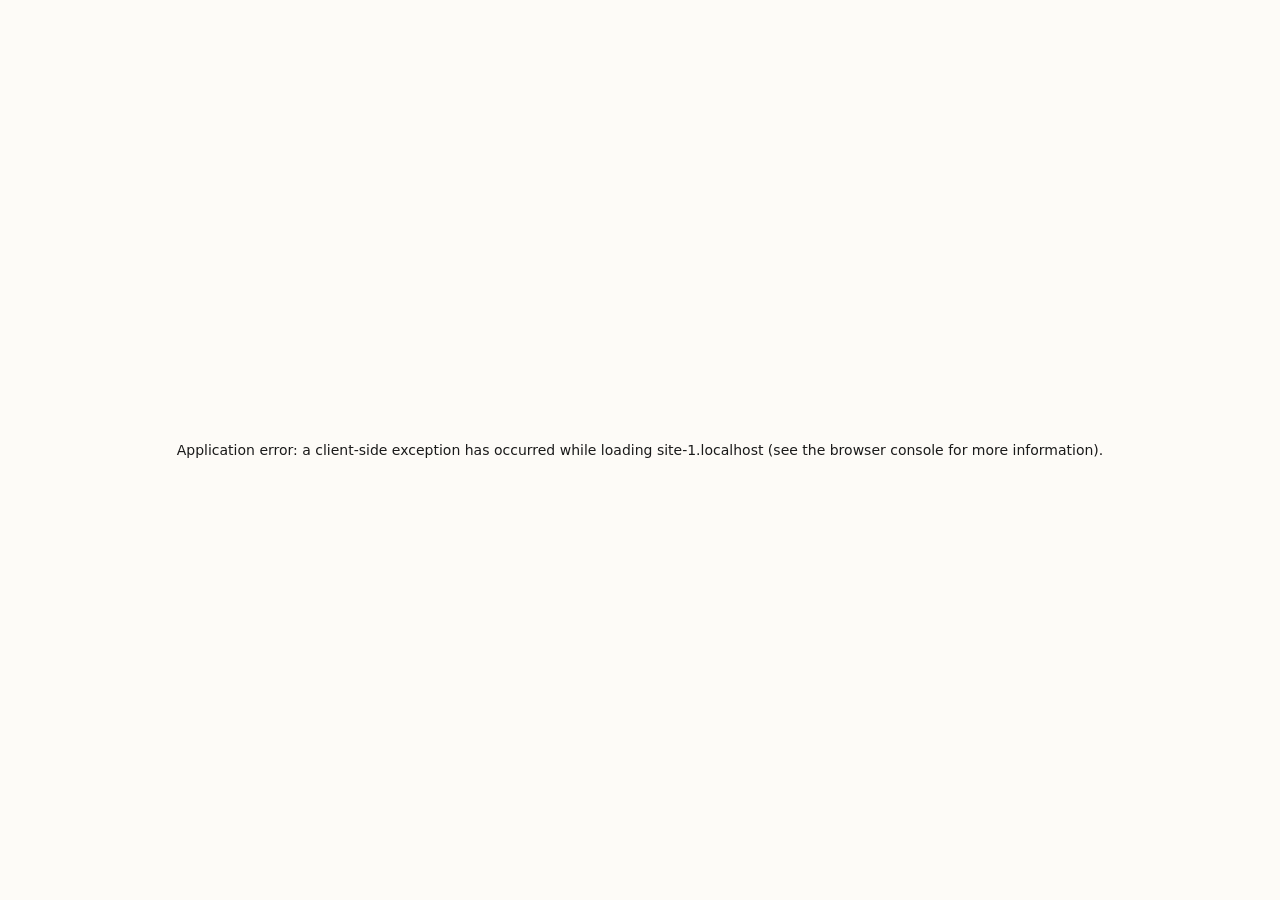
==== commit 44f1a250: "Fresh copy of BonFX page renamed to Bonneville Ops Clean copy from tms_output, BonFX→Bonneville Ops " ====
--- a/bonnevilleops/public/index.html
+++ b/bonnevilleops/public/index.html
@@ -1,3 +1,3 @@
 <!DOCTYPE html>
 <!-- saved from url=(0042)https://dbonneville-playground.vercel.app/ -->
-<html lang="en" class="__variable_0d7163 __variable_0a80b4"><head><meta http-equiv="Content-Type" content="text/html; charset=UTF-8"><meta name="viewport" content="width=device-width, initial-scale=1"><link rel="preload" href="https://dbonneville-playground.vercel.app/_next/static/media/13971731025ec697-s.p.woff2" as="font" crossorigin="" type="font/woff2"><link rel="preload" href="https://dbonneville-playground.vercel.app/_next/static/media/eaead17c7dbfcd5d-s.p.woff2" as="font" crossorigin="" type="font/woff2"><link rel="stylesheet" href="./_assets/73ec09d19930aff4.css" data-precedence="next"><link rel="preload" as="script" fetchpriority="low" href="./_assets/webpack-f3984a2d90dbe6c6.js"><script src="./_assets/4bd1b696-c023c6e3521b1417.js" async=""></script><script src="./_assets/255-e4ef24f196c95b60.js" async=""></script><script src="./_assets/main-app-f9b5d20365cb8be2.js" async=""></script><meta name="next-size-adjust" content=""><title>Bonneville Ops | Design &amp; Dev Ops as a Service</title><meta name="description" content="Your agency backlog is killing your growth. Bonneville Ops clears it — fast. AI-powered design and dev ops piloted by a 30-year veteran. Packages from $995."><script src="./_assets/polyfills-42372ed130431b0a.js" nomodule=""></script></head><body class="bg-bg-primary text-text-primary antialiased font-sans"><div hidden=""><!--$--><!--/$--></div><header class="fixed top-0 left-0 right-0 z-50 bg-bg-primary/90 backdrop-blur-lg border-b border-border"><div class="max-w-6xl mx-auto px-6 lg:px-8 flex items-center justify-between h-16"><a class="flex items-center gap-0.5" href="https://dbonneville-playground.vercel.app/"><span class="text-accent font-display italic text-2xl font-bold">Bon</span><span class="text-text-primary font-display text-2xl font-bold">FX</span></a><nav class="hidden md:flex items-center gap-8"><a class="text-sm font-medium text-text-secondary hover:text-accent transition-colors duration-200" href="https://dbonneville-playground.vercel.app/#how-it-works">How It Works</a><a class="text-sm font-medium text-text-secondary hover:text-accent transition-colors duration-200" href="https://dbonneville-playground.vercel.app/#pricing">Pricing</a><a class="text-sm font-medium text-text-secondary hover:text-accent transition-colors duration-200" href="https://dbonneville-playground.vercel.app/#about">About</a><a class="text-sm font-medium text-text-secondary hover:text-accent transition-colors duration-200" href="https://dbonneville-playground.vercel.app/contact">Contact</a></nav><div class="hidden md:block"><a class="inline-flex items-center justify-center font-semibold rounded-lg transition-all duration-200 cursor-pointer bg-accent text-white hover:bg-accent-hover shadow-sm px-5 py-2.5 text-sm " href="https://dbonneville-playground.vercel.app/contact">Clear My Backlog</a></div><button class="md:hidden text-text-primary p-2" aria-label="Open menu"><svg width="24" height="24" fill="none" stroke="currentColor" stroke-width="2" stroke-linecap="round"><line x1="3" y1="6" x2="21" y2="6"></line><line x1="3" y1="12" x2="21" y2="12"></line><line x1="3" y1="18" x2="21" y2="18"></line></svg></button></div></header><main><section class="relative pt-28 pb-20 md:pt-36 md:pb-28 overflow-hidden"><div class="absolute inset-0 stripe-pattern"></div><div class="max-w-7xl mx-auto px-6 lg:px-8 relative z-10 max-w-4xl text-center flex flex-col items-center gap-8"><span class="inline-flex items-center px-3 py-1 rounded-full text-xs font-semibold uppercase tracking-wider border bg-accent/10 text-accent border-accent/20">Design &amp; Dev Ops as a Service</span><h1 class="text-4xl sm:text-5xl md:text-6xl lg:text-7xl font-display font-bold tracking-tight leading-[1.08]">Your Agency Backlog Is<!-- --> <span class="gradient-text">Killing Your Growth.</span></h1><p class="text-lg md:text-xl text-text-secondary max-w-2xl leading-relaxed">Late nights. Stressed team. Clients waiting. You don't need another hire — you need a<!-- --> <strong class="text-text-primary">backlog destruction machine</strong> powered by AI and piloted by a 30-year design &amp; dev veteran.</p><div class="flex flex-col sm:flex-row items-center gap-4 mt-2"><a class="inline-flex items-center justify-center font-semibold rounded-lg transition-all duration-200 cursor-pointer bg-accent text-white hover:bg-accent-hover shadow-sm px-9 py-4 text-lg " href="https://dbonneville-playground.vercel.app/contact">Clear My Backlog</a><a class="inline-flex items-center justify-center font-semibold rounded-lg transition-all duration-200 cursor-pointer border-2 border-accent text-accent hover:bg-accent hover:text-white px-9 py-4 text-lg " href="https://dbonneville-playground.vercel.app/#pricing">See Pricing</a></div><p class="text-sm text-text-muted">Packages from $995 · Pause or cancel anytime · No contracts</p></div></section><section class="bg-bg-dark text-white py-20"><div class="max-w-7xl mx-auto px-6 lg:px-8 "><div class="max-w-3xl mx-auto text-center mb-16"><p class="text-xs uppercase tracking-[0.2em] text-accent font-semibold mb-4">Sound Familiar?</p><h2 class="text-3xl md:text-4xl font-display font-bold leading-tight">You didn't start an agency to drown in production work.</h2></div><div class="grid grid-cols-1 md:grid-cols-3 gap-8"><div class="text-center md:text-left"><span class="text-accent font-display text-4xl font-bold">01</span><h3 class="text-xl font-bold mt-4 mb-3 text-white">The Backlog Never Shrinks</h3><p class="text-white/60 leading-relaxed">Every time you finish one task, three more appear. Your Trello board is a graveyard of good intentions. Clients are starting to notice.</p></div><div class="text-center md:text-left"><span class="text-accent font-display text-4xl font-bold">02</span><h3 class="text-xl font-bold mt-4 mb-3 text-white">Your Team Is Burned Out</h3><p class="text-white/60 leading-relaxed">Designers doing dev work. Devs doing design. Everyone doing everything and nobody doing their best work. The quality is slipping.</p></div><div class="text-center md:text-left"><span class="text-accent font-display text-4xl font-bold">03</span><h3 class="text-xl font-bold mt-4 mb-3 text-white">Hiring Is a Trap</h3><p class="text-white/60 leading-relaxed">A full-time hire costs $60K+ before benefits. Freelancers ghost you mid-project. Contract agencies charge $200/hour and still miss deadlines.</p></div></div></div></section><section class="py-20 md:py-28"><div class="max-w-7xl mx-auto px-6 lg:px-8 "><div class="max-w-3xl mx-auto text-center mb-16"><p class="text-xs uppercase tracking-[0.2em] text-accent font-semibold mb-4">The Fix</p><h2 class="text-3xl md:text-5xl font-display font-bold leading-tight mb-6">One subscription.<br>Unlimited requests.<br><span class="gradient-text">Your backlog, destroyed.</span></h2><p class="text-lg text-text-secondary leading-relaxed">Bonneville Ops is a productized design &amp; dev ops service. You send tasks. I clear them — fast. Powered by AI tools that 10x production speed, guided by 30 years of design and development expertise. Every deliverable is personally quality-controlled by Douglas Bonneville.</p></div><div class="grid grid-cols-1 sm:grid-cols-2 lg:grid-cols-4 gap-6"><div class="bg-bg-card border border-border rounded-2xl p-7 card-shadow card-lift"><div class="w-10 h-10 rounded-xl bg-accent/10 flex items-center justify-center mb-5"><svg class="w-5 h-5 text-accent" fill="none" viewBox="0 0 24 24" stroke="currentColor" stroke-width="2.5"><path stroke-linecap="round" stroke-linejoin="round" d="M5 13l4 4L19 7"></path></svg></div><h3 class="text-lg font-bold mb-2">Fixed Monthly Price</h3><p class="text-sm text-text-secondary leading-relaxed">No hourly billing. No scope creep negotiations. One flat rate, unlimited requests.</p></div><div class="bg-bg-card border border-border rounded-2xl p-7 card-shadow card-lift"><div class="w-10 h-10 rounded-xl bg-accent/10 flex items-center justify-center mb-5"><svg class="w-5 h-5 text-accent" fill="none" viewBox="0 0 24 24" stroke="currentColor" stroke-width="2.5"><path stroke-linecap="round" stroke-linejoin="round" d="M5 13l4 4L19 7"></path></svg></div><h3 class="text-lg font-bold mb-2">AI-Powered Speed</h3><p class="text-sm text-text-secondary leading-relaxed">AI handles the heavy lifting — layouts, code generation, variations. I handle the judgment calls.</p></div><div class="bg-bg-card border border-border rounded-2xl p-7 card-shadow card-lift"><div class="w-10 h-10 rounded-xl bg-accent/10 flex items-center justify-center mb-5"><svg class="w-5 h-5 text-accent" fill="none" viewBox="0 0 24 24" stroke="currentColor" stroke-width="2.5"><path stroke-linecap="round" stroke-linejoin="round" d="M5 13l4 4L19 7"></path></svg></div><h3 class="text-lg font-bold mb-2">30 Years of Craft</h3><p class="text-sm text-text-secondary leading-relaxed">Published author. Smashing Magazine expert. Fidelity, AOL, Nationwide alumni. This isn't my first rodeo.</p></div><div class="bg-bg-card border border-border rounded-2xl p-7 card-shadow card-lift"><div class="w-10 h-10 rounded-xl bg-accent/10 flex items-center justify-center mb-5"><svg class="w-5 h-5 text-accent" fill="none" viewBox="0 0 24 24" stroke="currentColor" stroke-width="2.5"><path stroke-linecap="round" stroke-linejoin="round" d="M5 13l4 4L19 7"></path></svg></div><h3 class="text-lg font-bold mb-2">Pause Anytime</h3><p class="text-sm text-text-secondary leading-relaxed">Slow month? Pause your plan. Pick up right where you left off. Zero guilt, zero penalties.</p></div></div></div></section><section class="pivot-section text-white py-24 md:py-32"><div class="max-w-7xl mx-auto px-6 lg:px-8 "><div class="max-w-3xl mx-auto text-center mb-20"><div class="pivot-line mx-auto mb-8"></div><p class="text-accent text-sm uppercase tracking-[0.25em] font-semibold mb-6">But here's the thing</p><h2 class="text-3xl md:text-5xl lg:text-6xl font-display font-bold leading-[1.1] mb-8">Clearing your backlog is just<br><span class="text-accent">the first door.</span></h2><p class="text-lg md:text-xl text-white/60 leading-relaxed">Most agencies stop here — they get relief and go back to surviving. But the backlog was never the real problem. It was a <em class="text-white/80 not-italic font-semibold">symptom</em>. The real problem is a business full of bottlenecks, manual processes, and workflows that bleed time every single day.</p></div><div class="max-w-2xl mx-auto mb-20"><div class="space-y-10"><div class="step-connector flex items-start gap-6"><div class="flex-shrink-0 w-10 h-10 rounded-full border-2 border-accent bg-accent/10 flex items-center justify-center mt-1"><div class="w-3 h-3 rounded-full bg-accent"></div></div><div><p class="text-accent text-xs uppercase tracking-[0.2em] font-semibold mb-1">Phase 1</p><h3 class="text-xl md:text-2xl font-bold text-white mb-2">Clear the Backlog</h3><p class="text-white/50 leading-relaxed mb-2">We start where it hurts most. The pile of undone work choking your delivery pipeline. Fast, clean, gone.</p><p class="text-accent/80 text-sm font-medium italic">You’re already here.</p></div></div><div class="step-connector flex items-start gap-6"><div class="flex-shrink-0 w-10 h-10 rounded-full border-2 border-accent bg-accent/10 flex items-center justify-center mt-1"><div class="w-3 h-3 rounded-full bg-accent"></div></div><div><p class="text-accent text-xs uppercase tracking-[0.2em] font-semibold mb-1">Phase 2</p><h3 class="text-xl md:text-2xl font-bold text-white mb-2">Dissolve the Bottlenecks</h3><p class="text-white/50 leading-relaxed mb-2">Now that you can breathe, we look upstream. Where are tasks getting stuck? What’s repeated every week that shouldn’t be? We build AI workflows that eliminate the friction — permanently.</p><p class="text-accent/80 text-sm font-medium italic">This is where it gets interesting.</p></div></div><div class="step-connector flex items-start gap-6"><div class="flex-shrink-0 w-10 h-10 rounded-full border-2 border-accent bg-accent/10 flex items-center justify-center mt-1"><div class="w-3 h-3 rounded-full bg-accent"></div></div><div><p class="text-accent text-xs uppercase tracking-[0.2em] font-semibold mb-1">Phase 3</p><h3 class="text-xl md:text-2xl font-bold text-white mb-2">Automate the Back Line</h3><p class="text-white/50 leading-relaxed mb-2">Reporting. Asset generation. Template builds. Status updates. The invisible work that eats 40% of your team’s week. We systematize it with AI so your people stop doing machine work.</p><p class="text-accent/80 text-sm font-medium italic">Your team starts to transform.</p></div></div><div class="step-connector flex items-start gap-6"><div class="flex-shrink-0 w-10 h-10 rounded-full border-2 border-accent bg-accent/10 flex items-center justify-center mt-1"><div class="w-3 h-3 rounded-full bg-accent"></div></div><div><p class="text-accent text-xs uppercase tracking-[0.2em] font-semibold mb-1">Phase 4</p><h3 class="text-xl md:text-2xl font-bold text-white mb-2">Unlock the Front Line</h3><p class="text-white/50 leading-relaxed mb-2">With the back line running itself, something remarkable happens: your team has bandwidth. Real bandwidth. For sales. For strategy. For client relationships. For the work that actually grows the business.</p><p class="text-accent/80 text-sm font-medium italic">This is the goal.</p></div></div></div></div><div class="max-w-3xl mx-auto"><div class="border border-white/10 rounded-2xl p-10 md:p-14 text-center bg-white/[0.02]"><h3 class="text-2xl md:text-3xl font-display font-bold leading-tight mb-6">The agencies that figure this out will eat the ones that don't.</h3><p class="text-white/50 leading-relaxed mb-4">This isn't a slow shift. AI is redrawing the map right now. The agencies that integrate it into their operations — not just their client deliverables — are pulling away at a pace that's hard to comprehend. The ones that don't? They're not falling behind. They're <em class="text-white/70 not-italic font-semibold">disappearing</em>.</p><p class="text-white/50 leading-relaxed mb-8">Bonneville Ops doesn't just hand you a cleaned-up task list and wish you luck. We walk with you from the back line to the front line — progressively dissolving every bottleneck, automating every workflow that can be automated, and freeing your team to do the work that only humans can do: sell, strategize, and build real relationships.</p><p class="text-lg text-white/80 font-semibold">The backlog is the door. The transformation is what's on the other side.</p></div></div></div></section><section id="how-it-works" class="bg-bg-secondary py-20 md:py-28"><div class="max-w-7xl mx-auto px-6 lg:px-8 "><div class="flex flex-col gap-4 text-center items-center"><span class="text-xs uppercase tracking-[0.2em] text-accent font-semibold">How It Works</span><h2 class="text-3xl md:text-5xl font-display font-bold tracking-tight text-text-primary leading-tight">Three Steps to a Clear Backlog</h2></div><div class="grid grid-cols-1 md:grid-cols-3 gap-12 mt-16 max-w-4xl mx-auto"><div class="text-center"><span class="text-accent font-display text-5xl font-bold">01</span><h3 class="text-xl font-bold mt-4 mb-3">Subscribe &amp; Send</h3><p class="text-text-secondary leading-relaxed">Pick your plan, then start sending requests immediately. Use a shared board, email, or Slack — whatever works for you.</p></div><div class="text-center"><span class="text-accent font-display text-5xl font-bold">02</span><h3 class="text-xl font-bold mt-4 mb-3">I Build It</h3><p class="text-text-secondary leading-relaxed">I work through your requests one at a time using AI-accelerated production. Most tasks are delivered in days, not weeks.</p></div><div class="text-center"><span class="text-accent font-display text-5xl font-bold">03</span><h3 class="text-xl font-bold mt-4 mb-3">You Ship It</h3><p class="text-text-secondary leading-relaxed">Review, request revisions (unlimited), and ship to your clients. Your backlog shrinks. Your clients are happy. You breathe.</p></div></div></div></section><section class="py-20 md:py-28"><div class="max-w-7xl mx-auto px-6 lg:px-8 "><div class="flex flex-col gap-4 text-center items-center"><span class="text-xs uppercase tracking-[0.2em] text-accent font-semibold">Services</span><h2 class="text-3xl md:text-5xl font-display font-bold tracking-tight text-text-primary leading-tight">Send Me Anything in the Stack</h2><p class="text-lg md:text-xl text-text-secondary max-w-2xl leading-relaxed">If it involves design or development, it's fair game. Here's what agencies send most.</p></div><div class="grid grid-cols-2 md:grid-cols-3 lg:grid-cols-4 gap-4 mt-12"><div class="bg-bg-card border border-border rounded-xl px-5 py-4 text-center text-sm font-medium card-shadow hover:border-accent hover:text-accent transition-colors">Landing Pages</div><div class="bg-bg-card border border-border rounded-xl px-5 py-4 text-center text-sm font-medium card-shadow hover:border-accent hover:text-accent transition-colors">Email Templates</div><div class="bg-bg-card border border-border rounded-xl px-5 py-4 text-center text-sm font-medium card-shadow hover:border-accent hover:text-accent transition-colors">Banner Ads</div><div class="bg-bg-card border border-border rounded-xl px-5 py-4 text-center text-sm font-medium card-shadow hover:border-accent hover:text-accent transition-colors">UI Components</div><div class="bg-bg-card border border-border rounded-xl px-5 py-4 text-center text-sm font-medium card-shadow hover:border-accent hover:text-accent transition-colors">WordPress Fixes</div><div class="bg-bg-card border border-border rounded-xl px-5 py-4 text-center text-sm font-medium card-shadow hover:border-accent hover:text-accent transition-colors">Webflow Builds</div><div class="bg-bg-card border border-border rounded-xl px-5 py-4 text-center text-sm font-medium card-shadow hover:border-accent hover:text-accent transition-colors">Figma to Code</div><div class="bg-bg-card border border-border rounded-xl px-5 py-4 text-center text-sm font-medium card-shadow hover:border-accent hover:text-accent transition-colors">Presentation Decks</div><div class="bg-bg-card border border-border rounded-xl px-5 py-4 text-center text-sm font-medium card-shadow hover:border-accent hover:text-accent transition-colors">Social Graphics</div><div class="bg-bg-card border border-border rounded-xl px-5 py-4 text-center text-sm font-medium card-shadow hover:border-accent hover:text-accent transition-colors">PDF Layouts</div><div class="bg-bg-card border border-border rounded-xl px-5 py-4 text-center text-sm font-medium card-shadow hover:border-accent hover:text-accent transition-colors">Icon Sets</div><div class="bg-bg-card border border-border rounded-xl px-5 py-4 text-center text-sm font-medium card-shadow hover:border-accent hover:text-accent transition-colors">Brand Collateral</div><div class="bg-bg-card border border-border rounded-xl px-5 py-4 text-center text-sm font-medium card-shadow hover:border-accent hover:text-accent transition-colors">Infographics</div><div class="bg-bg-card border border-border rounded-xl px-5 py-4 text-center text-sm font-medium card-shadow hover:border-accent hover:text-accent transition-colors">HTML/CSS Fixes</div><div class="bg-bg-card border border-border rounded-xl px-5 py-4 text-center text-sm font-medium card-shadow hover:border-accent hover:text-accent transition-colors">Responsive Debugging</div><div class="bg-bg-card border border-border rounded-xl px-5 py-4 text-center text-sm font-medium card-shadow hover:border-accent hover:text-accent transition-colors">Design Systems</div></div></div></section><section id="pricing" class="bg-bg-secondary py-20 md:py-28"><div class="max-w-7xl mx-auto px-6 lg:px-8 "><div class="flex flex-col gap-4 text-center items-center"><span class="text-xs uppercase tracking-[0.2em] text-accent font-semibold">Pricing</span><h2 class="text-3xl md:text-5xl font-display font-bold tracking-tight text-text-primary leading-tight">Simple Pricing. No Surprises.</h2><p class="text-lg md:text-xl text-text-secondary max-w-2xl leading-relaxed">Pick a speed. Send unlimited requests. Pause or cancel anytime.</p></div><div class="grid grid-cols-1 md:grid-cols-3 gap-8 mt-16 max-w-5xl mx-auto"><div class="relative rounded-2xl p-8 flex flex-col card-lift bg-bg-card border border-border card-shadow"><span class="text-xs uppercase tracking-[0.2em] text-accent font-semibold">Standard</span><div class="mt-4 mb-1"><span class="font-display font-bold text-4xl text-text-primary">$995</span></div><p class="text-sm text-accent font-medium mb-4">5–10 business day turnaround</p><p class="text-sm text-text-secondary mb-8 leading-relaxed">Perfect for clearing a steady stream of design and dev tasks without the overhead of hiring.</p><ul class="space-y-3 flex-1 mb-8"><li class="flex items-start gap-3 text-sm text-text-secondary"><svg class="w-4 h-4 text-accent flex-shrink-0 mt-0.5" fill="none" viewBox="0 0 24 24" stroke="currentColor" stroke-width="2.5"><path stroke-linecap="round" stroke-linejoin="round" d="M5 13l4 4L19 7"></path></svg>One request at a time</li><li class="flex items-start gap-3 text-sm text-text-secondary"><svg class="w-4 h-4 text-accent flex-shrink-0 mt-0.5" fill="none" viewBox="0 0 24 24" stroke="currentColor" stroke-width="2.5"><path stroke-linecap="round" stroke-linejoin="round" d="M5 13l4 4L19 7"></path></svg>Design, dev, or both</li><li class="flex items-start gap-3 text-sm text-text-secondary"><svg class="w-4 h-4 text-accent flex-shrink-0 mt-0.5" fill="none" viewBox="0 0 24 24" stroke="currentColor" stroke-width="2.5"><path stroke-linecap="round" stroke-linejoin="round" d="M5 13l4 4L19 7"></path></svg>Unlimited revisions</li><li class="flex items-start gap-3 text-sm text-text-secondary"><svg class="w-4 h-4 text-accent flex-shrink-0 mt-0.5" fill="none" viewBox="0 0 24 24" stroke="currentColor" stroke-width="2.5"><path stroke-linecap="round" stroke-linejoin="round" d="M5 13l4 4L19 7"></path></svg>Async communication</li><li class="flex items-start gap-3 text-sm text-text-secondary"><svg class="w-4 h-4 text-accent flex-shrink-0 mt-0.5" fill="none" viewBox="0 0 24 24" stroke="currentColor" stroke-width="2.5"><path stroke-linecap="round" stroke-linejoin="round" d="M5 13l4 4L19 7"></path></svg>Pause or cancel anytime</li><li class="flex items-start gap-3 text-sm text-text-secondary"><svg class="w-4 h-4 text-accent flex-shrink-0 mt-0.5" fill="none" viewBox="0 0 24 24" stroke="currentColor" stroke-width="2.5"><path stroke-linecap="round" stroke-linejoin="round" d="M5 13l4 4L19 7"></path></svg>Powered by AI, piloted by Doug</li></ul><a class="inline-flex items-center justify-center font-semibold rounded-lg transition-all duration-200 cursor-pointer border-2 border-accent text-accent hover:bg-accent hover:text-white px-7 py-3.5 text-base w-full" href="https://dbonneville-playground.vercel.app/contact">Get Started</a></div><div class="relative rounded-2xl p-8 flex flex-col card-lift bg-bg-card border-2 border-accent card-shadow-hover ring-1 ring-accent/20"><div class="absolute -top-3 left-1/2 -translate-x-1/2"><span class="inline-flex items-center px-3 py-1 rounded-full text-xs font-semibold uppercase tracking-wider border bg-accent/10 text-accent border-accent/20">Most Popular</span></div><span class="text-xs uppercase tracking-[0.2em] text-accent font-semibold">Pro</span><div class="mt-4 mb-1"><span class="font-display font-bold text-4xl text-text-primary">$2,495</span></div><p class="text-sm text-accent font-medium mb-4">4 business day turnaround</p><p class="text-sm text-text-secondary mb-8 leading-relaxed">For agencies that need faster cycles. Jump the queue and keep your clients happy.</p><ul class="space-y-3 flex-1 mb-8"><li class="flex items-start gap-3 text-sm text-text-secondary"><svg class="w-4 h-4 text-accent flex-shrink-0 mt-0.5" fill="none" viewBox="0 0 24 24" stroke="currentColor" stroke-width="2.5"><path stroke-linecap="round" stroke-linejoin="round" d="M5 13l4 4L19 7"></path></svg>One request at a time</li><li class="flex items-start gap-3 text-sm text-text-secondary"><svg class="w-4 h-4 text-accent flex-shrink-0 mt-0.5" fill="none" viewBox="0 0 24 24" stroke="currentColor" stroke-width="2.5"><path stroke-linecap="round" stroke-linejoin="round" d="M5 13l4 4L19 7"></path></svg>Priority queue placement</li><li class="flex items-start gap-3 text-sm text-text-secondary"><svg class="w-4 h-4 text-accent flex-shrink-0 mt-0.5" fill="none" viewBox="0 0 24 24" stroke="currentColor" stroke-width="2.5"><path stroke-linecap="round" stroke-linejoin="round" d="M5 13l4 4L19 7"></path></svg>Design, dev, or both</li><li class="flex items-start gap-3 text-sm text-text-secondary"><svg class="w-4 h-4 text-accent flex-shrink-0 mt-0.5" fill="none" viewBox="0 0 24 24" stroke="currentColor" stroke-width="2.5"><path stroke-linecap="round" stroke-linejoin="round" d="M5 13l4 4L19 7"></path></svg>Unlimited revisions</li><li class="flex items-start gap-3 text-sm text-text-secondary"><svg class="w-4 h-4 text-accent flex-shrink-0 mt-0.5" fill="none" viewBox="0 0 24 24" stroke="currentColor" stroke-width="2.5"><path stroke-linecap="round" stroke-linejoin="round" d="M5 13l4 4L19 7"></path></svg>Async communication</li><li class="flex items-start gap-3 text-sm text-text-secondary"><svg class="w-4 h-4 text-accent flex-shrink-0 mt-0.5" fill="none" viewBox="0 0 24 24" stroke="currentColor" stroke-width="2.5"><path stroke-linecap="round" stroke-linejoin="round" d="M5 13l4 4L19 7"></path></svg>Pause or cancel anytime</li><li class="flex items-start gap-3 text-sm text-text-secondary"><svg class="w-4 h-4 text-accent flex-shrink-0 mt-0.5" fill="none" viewBox="0 0 24 24" stroke="currentColor" stroke-width="2.5"><path stroke-linecap="round" stroke-linejoin="round" d="M5 13l4 4L19 7"></path></svg>Powered by AI, piloted by Doug</li></ul><a class="inline-flex items-center justify-center font-semibold rounded-lg transition-all duration-200 cursor-pointer bg-accent text-white hover:bg-accent-hover shadow-sm px-7 py-3.5 text-base w-full" href="https://dbonneville-playground.vercel.app/contact">Get Started</a></div><div class="relative rounded-2xl p-8 flex flex-col card-lift bg-bg-card border border-border card-shadow"><span class="text-xs uppercase tracking-[0.2em] text-accent font-semibold">Rush</span><div class="mt-4 mb-1"><span class="font-display font-bold text-4xl text-text-primary">$3,995</span></div><p class="text-sm text-accent font-medium mb-4">2 business day turnaround</p><p class="text-sm text-text-secondary mb-8 leading-relaxed">Client breathing down your neck? This is the emergency lever. Fast, flawless, done.</p><ul class="space-y-3 flex-1 mb-8"><li class="flex items-start gap-3 text-sm text-text-secondary"><svg class="w-4 h-4 text-accent flex-shrink-0 mt-0.5" fill="none" viewBox="0 0 24 24" stroke="currentColor" stroke-width="2.5"><path stroke-linecap="round" stroke-linejoin="round" d="M5 13l4 4L19 7"></path></svg>One request at a time</li><li class="flex items-start gap-3 text-sm text-text-secondary"><svg class="w-4 h-4 text-accent flex-shrink-0 mt-0.5" fill="none" viewBox="0 0 24 24" stroke="currentColor" stroke-width="2.5"><path stroke-linecap="round" stroke-linejoin="round" d="M5 13l4 4L19 7"></path></svg>Top of queue — always</li><li class="flex items-start gap-3 text-sm text-text-secondary"><svg class="w-4 h-4 text-accent flex-shrink-0 mt-0.5" fill="none" viewBox="0 0 24 24" stroke="currentColor" stroke-width="2.5"><path stroke-linecap="round" stroke-linejoin="round" d="M5 13l4 4L19 7"></path></svg>Design, dev, or both</li><li class="flex items-start gap-3 text-sm text-text-secondary"><svg class="w-4 h-4 text-accent flex-shrink-0 mt-0.5" fill="none" viewBox="0 0 24 24" stroke="currentColor" stroke-width="2.5"><path stroke-linecap="round" stroke-linejoin="round" d="M5 13l4 4L19 7"></path></svg>Unlimited revisions</li><li class="flex items-start gap-3 text-sm text-text-secondary"><svg class="w-4 h-4 text-accent flex-shrink-0 mt-0.5" fill="none" viewBox="0 0 24 24" stroke="currentColor" stroke-width="2.5"><path stroke-linecap="round" stroke-linejoin="round" d="M5 13l4 4L19 7"></path></svg>Direct Slack/chat access</li><li class="flex items-start gap-3 text-sm text-text-secondary"><svg class="w-4 h-4 text-accent flex-shrink-0 mt-0.5" fill="none" viewBox="0 0 24 24" stroke="currentColor" stroke-width="2.5"><path stroke-linecap="round" stroke-linejoin="round" d="M5 13l4 4L19 7"></path></svg>Pause or cancel anytime</li><li class="flex items-start gap-3 text-sm text-text-secondary"><svg class="w-4 h-4 text-accent flex-shrink-0 mt-0.5" fill="none" viewBox="0 0 24 24" stroke="currentColor" stroke-width="2.5"><path stroke-linecap="round" stroke-linejoin="round" d="M5 13l4 4L19 7"></path></svg>Powered by AI, piloted by Doug</li></ul><a class="inline-flex items-center justify-center font-semibold rounded-lg transition-all duration-200 cursor-pointer border-2 border-accent text-accent hover:bg-accent hover:text-white px-7 py-3.5 text-base w-full" href="https://dbonneville-playground.vercel.app/contact">Get Started</a></div></div></div></section><section id="about" class="py-20 md:py-28"><div class="max-w-7xl mx-auto px-6 lg:px-8 "><div class="max-w-4xl mx-auto"><div class="grid grid-cols-1 lg:grid-cols-5 gap-12 items-start"><div class="lg:col-span-2 flex flex-col items-center text-center"><div class="w-48 h-48 rounded-full bg-bg-secondary border-4 border-accent/20 flex items-center justify-center mb-6"><span class="text-6xl font-display font-bold text-accent italic">DB</span></div><h3 class="text-xl font-bold">Douglas Bonneville</h3><p class="text-sm text-text-muted mt-1">Founder, Bonneville Ops</p></div><div class="lg:col-span-3"><p class="text-xs uppercase tracking-[0.2em] text-accent font-semibold mb-4">Your Operator</p><h2 class="text-3xl md:text-4xl font-display font-bold leading-tight mb-6">30 Years of Design &amp; Dev.<br>Now Supercharged with AI.</h2><div class="space-y-4 text-text-secondary leading-relaxed"><p>Douglas Bonneville has been a graphic designer since 1992 and a software developer for nearly as long. He holds degrees in Fine Arts (Graphic Design) and English Classics, and has worked at Fidelity, AOL, Nationwide, and multiple agencies.</p><p>He's a member of Smashing Magazine's “Panel of Experts” with contributions to 100+ articles, and the author of<!-- --> <em>The Big Book of Font Combinations</em> — a landmark typography reference used by designers worldwide.</p><p>Now, Douglas combines three decades of craft with AI-powered production tools to deliver agency-quality work at speeds that weren't possible even two years ago. Every deliverable goes through his hands. Every pixel gets his eye.</p></div><div class="flex flex-wrap gap-3 mt-8"><span class="text-xs font-medium px-3 py-1.5 rounded-full bg-accent/10 text-accent border border-accent/20">30+ Years Experience</span><span class="text-xs font-medium px-3 py-1.5 rounded-full bg-accent/10 text-accent border border-accent/20">Published Author</span><span class="text-xs font-medium px-3 py-1.5 rounded-full bg-accent/10 text-accent border border-accent/20">Smashing Magazine Expert</span><span class="text-xs font-medium px-3 py-1.5 rounded-full bg-accent/10 text-accent border border-accent/20">AI-Powered Workflow</span></div></div></div></div></div></section><section class="bg-bg-secondary py-20 md:py-28"><div class="max-w-7xl mx-auto px-6 lg:px-8 "><div class="flex flex-col gap-4 text-center items-center"><span class="text-xs uppercase tracking-[0.2em] text-accent font-semibold">FAQ</span><h2 class="text-3xl md:text-5xl font-display font-bold tracking-tight text-text-primary leading-tight">Questions? Answered.</h2></div><div class="mt-12 max-w-3xl mx-auto"><div class="space-y-3"><div class="border border-border rounded-xl overflow-hidden bg-bg-card"><button class="w-full flex items-center justify-between p-6 text-left hover:bg-bg-secondary/50 transition-colors cursor-pointer"><span class="font-semibold text-text-primary pr-4">What kind of work can I send you?</span><svg class="w-5 h-5 text-accent flex-shrink-0 transition-transform duration-200 " fill="none" viewBox="0 0 24 24" stroke="currentColor" stroke-width="2"><path stroke-linecap="round" stroke-linejoin="round" d="M19 9l-7 7-7-7"></path></svg></button></div><div class="border border-border rounded-xl overflow-hidden bg-bg-card"><button class="w-full flex items-center justify-between p-6 text-left hover:bg-bg-secondary/50 transition-colors cursor-pointer"><span class="font-semibold text-text-primary pr-4">How does the AI part work?</span><svg class="w-5 h-5 text-accent flex-shrink-0 transition-transform duration-200 " fill="none" viewBox="0 0 24 24" stroke="currentColor" stroke-width="2"><path stroke-linecap="round" stroke-linejoin="round" d="M19 9l-7 7-7-7"></path></svg></button></div><div class="border border-border rounded-xl overflow-hidden bg-bg-card"><button class="w-full flex items-center justify-between p-6 text-left hover:bg-bg-secondary/50 transition-colors cursor-pointer"><span class="font-semibold text-text-primary pr-4">Is there a limit to how much I can request?</span><svg class="w-5 h-5 text-accent flex-shrink-0 transition-transform duration-200 " fill="none" viewBox="0 0 24 24" stroke="currentColor" stroke-width="2"><path stroke-linecap="round" stroke-linejoin="round" d="M19 9l-7 7-7-7"></path></svg></button></div><div class="border border-border rounded-xl overflow-hidden bg-bg-card"><button class="w-full flex items-center justify-between p-6 text-left hover:bg-bg-secondary/50 transition-colors cursor-pointer"><span class="font-semibold text-text-primary pr-4">What if I don't like the result?</span><svg class="w-5 h-5 text-accent flex-shrink-0 transition-transform duration-200 " fill="none" viewBox="0 0 24 24" stroke="currentColor" stroke-width="2"><path stroke-linecap="round" stroke-linejoin="round" d="M19 9l-7 7-7-7"></path></svg></button></div><div class="border border-border rounded-xl overflow-hidden bg-bg-card"><button class="w-full flex items-center justify-between p-6 text-left hover:bg-bg-secondary/50 transition-colors cursor-pointer"><span class="font-semibold text-text-primary pr-4">Can I pause my subscription?</span><svg class="w-5 h-5 text-accent flex-shrink-0 transition-transform duration-200 " fill="none" viewBox="0 0 24 24" stroke="currentColor" stroke-width="2"><path stroke-linecap="round" stroke-linejoin="round" d="M19 9l-7 7-7-7"></path></svg></button></div><div class="border border-border rounded-xl overflow-hidden bg-bg-card"><button class="w-full flex items-center justify-between p-6 text-left hover:bg-bg-secondary/50 transition-colors cursor-pointer"><span class="font-semibold text-text-primary pr-4">Why not just hire a junior designer?</span><svg class="w-5 h-5 text-accent flex-shrink-0 transition-transform duration-200 " fill="none" viewBox="0 0 24 24" stroke="currentColor" stroke-width="2"><path stroke-linecap="round" stroke-linejoin="round" d="M19 9l-7 7-7-7"></path></svg></button></div></div></div></div></section><section class="py-20 md:py-28"><div class="max-w-7xl mx-auto px-6 lg:px-8 text-center flex flex-col items-center gap-8 max-w-3xl"><h2 class="text-3xl md:text-5xl font-display font-bold tracking-tight leading-tight">Stop Drowning in Busywork.<br><span class="gradient-text">Start Shipping.</span></h2><p class="text-lg text-text-secondary max-w-xl leading-relaxed">Your backlog won't clear itself. One subscription, one flat rate, one veteran operator with 30 years and an AI arsenal. Let's go.</p><div class="flex flex-col sm:flex-row items-center gap-4"><a class="inline-flex items-center justify-center font-semibold rounded-lg transition-all duration-200 cursor-pointer bg-accent text-white hover:bg-accent-hover shadow-sm px-9 py-4 text-lg " href="https://dbonneville-playground.vercel.app/contact">Clear My Backlog</a><a class="inline-flex items-center justify-center font-semibold rounded-lg transition-all duration-200 cursor-pointer border-2 border-accent text-accent hover:bg-accent hover:text-white px-9 py-4 text-lg " href="https://dbonneville-playground.vercel.app/#pricing">See Pricing</a></div><p class="text-sm text-text-muted">Packages from $995/request · Cancel anytime · No contracts</p></div></section><!--$--><!--/$--></main><footer class="bg-bg-dark text-white/70"><div class="max-w-7xl mx-auto px-6 lg:px-8 py-16"><div class="grid grid-cols-1 md:grid-cols-3 gap-12"><div><a class="flex items-center gap-0.5 mb-4" href="https://dbonneville-playground.vercel.app/"><span class="text-accent font-display italic text-2xl font-bold">Bon</span><span class="text-white font-display text-2xl font-bold">FX</span></a><p class="text-sm leading-relaxed">Design &amp; Dev Ops as a Service. AI-powered backlog destruction piloted by a 30-year veteran.</p></div><div><h3 class="text-sm font-semibold text-white uppercase tracking-wider mb-4">Quick Links</h3><ul class="space-y-3"><li><a class="text-sm hover:text-accent transition-colors" href="https://dbonneville-playground.vercel.app/#how-it-works">How It Works</a></li><li><a class="text-sm hover:text-accent transition-colors" href="https://dbonneville-playground.vercel.app/#pricing">Pricing</a></li><li><a class="text-sm hover:text-accent transition-colors" href="https://dbonneville-playground.vercel.app/#about">About Douglas</a></li><li><a class="text-sm hover:text-accent transition-colors" href="https://dbonneville-playground.vercel.app/contact">Get Started</a></li></ul></div><div><h3 class="text-sm font-semibold text-white uppercase tracking-wider mb-4">Contact</h3><ul class="space-y-3 text-sm"><li><a href="mailto:doug@bonnevilleops.com" class="hover:text-accent transition-colors">doug@bonnevilleops.com</a></li><li>Warwick, Rhode Island</li><li><a href="https://bonnevilleops.com/" target="_blank" rel="noopener noreferrer" class="hover:text-accent transition-colors">bonnevilleops.com</a></li></ul></div></div><div class="mt-12 pt-8 border-t border-white/10 flex flex-col md:flex-row items-center justify-between gap-4"><p class="text-xs text-white/40">© <!-- -->2026<!-- --> Bonneville Ops. All rights reserved.</p><p class="text-xs text-white/40">Design &amp; Dev Ops as a Service</p></div></div></footer><script src="./_assets/webpack-f3984a2d90dbe6c6.js" id="_R_" async=""></script><script>(self.__next_f=self.__next_f||[]).push([0])</script><script>self.__next_f.push([1,"1:\"$Sreact.fragment\"\n2:I[984,[\"619\",\"static/chunks/619-ba102abea3e3d0e4.js?dpl=dpl_B7VaF6VQHZFquHe73UYMXCnvWTSH\",\"177\",\"static/chunks/app/layout-40f73c62d2b2b347.js?dpl=dpl_B7VaF6VQHZFquHe73UYMXCnvWTSH\"],\"default\"]\n3:I[9766,[],\"\"]\n4:I[8924,[],\"\"]\n5:I[2619,[\"619\",\"static/chunks/619-ba102abea3e3d0e4.js?dpl=dpl_B7VaF6VQHZFquHe73UYMXCnvWTSH\",\"974\",\"static/chunks/app/page-e5d7de0a4a6839ee.js?dpl=dpl_B7VaF6VQHZFquHe73UYMXCnvWTSH\"],\"\"]\n13:I[7150,[],\"\"]\n:HL[\"/_next/static/media/13971731025ec697-s.p.woff2\",\"font\",{\"crossOrigin\":\"\",\"type\":\"font/woff2\"}]\n:HL[\"/_next/static/media/eaead17c7dbfcd5d-s.p.woff2\",\"font\",{\"crossOrigin\":\"\",\"type\":\"font/woff2\"}]\n:HL[\"/_next/static/css/73ec09d19930aff4.css?dpl=dpl_B7VaF6VQHZFquHe73UYMXCnvWTSH\",\"style\"]\n"])</script><script>self.__next_f.push([1,"0:{\"P\":null,\"b\":\"UzjIgXQN_6iFDCY1oB3Le\",\"p\":\"\",\"c\":[\"\",\"\"],\"i\":false,\"f\":[[[\"\",{\"children\":[\"__PAGE__\",{}]},\"$undefined\",\"$undefined\",true],[\"\",[\"$\",\"$1\",\"c\",{\"children\":[[[\"$\",\"link\",\"0\",{\"rel\":\"stylesheet\",\"href\":\"/_next/static/css/73ec09d19930aff4.css?dpl=dpl_B7VaF6VQHZFquHe73UYMXCnvWTSH\",\"precedence\":\"next\",\"crossOrigin\":\"$undefined\",\"nonce\":\"$undefined\"}]],[\"$\",\"html\",null,{\"lang\":\"en\",\"className\":\"__variable_0d7163 __variable_0a80b4\",\"children\":[\"$\",\"body\",null,{\"className\":\"bg-bg-primary text-text-primary antialiased font-sans\",\"children\":[[\"$\",\"$L2\",null,{}],[\"$\",\"main\",null,{\"children\":[\"$\",\"$L3\",null,{\"parallelRouterKey\":\"children\",\"error\":\"$undefined\",\"errorStyles\":\"$undefined\",\"errorScripts\":\"$undefined\",\"template\":[\"$\",\"$L4\",null,{}],\"templateStyles\":\"$undefined\",\"templateScripts\":\"$undefined\",\"notFound\":[[[\"$\",\"title\",null,{\"children\":\"404: This page could not be found.\"}],[\"$\",\"div\",null,{\"style\":{\"fontFamily\":\"system-ui,\\\"Segoe UI\\\",Roboto,Helvetica,Arial,sans-serif,\\\"Apple Color Emoji\\\",\\\"Segoe UI Emoji\\\"\",\"height\":\"100vh\",\"textAlign\":\"center\",\"display\":\"flex\",\"flexDirection\":\"column\",\"alignItems\":\"center\",\"justifyContent\":\"center\"},\"children\":[\"$\",\"div\",null,{\"children\":[[\"$\",\"style\",null,{\"dangerouslySetInnerHTML\":{\"__html\":\"body{color:#000;background:#fff;margin:0}.next-error-h1{border-right:1px solid rgba(0,0,0,.3)}@media (prefers-color-scheme:dark){body{color:#fff;background:#000}.next-error-h1{border-right:1px solid rgba(255,255,255,.3)}}\"}}],[\"$\",\"h1\",null,{\"className\":\"next-error-h1\",\"style\":{\"display\":\"inline-block\",\"margin\":\"0 20px 0 0\",\"padding\":\"0 23px 0 0\",\"fontSize\":24,\"fontWeight\":500,\"verticalAlign\":\"top\",\"lineHeight\":\"49px\"},\"children\":404}],[\"$\",\"div\",null,{\"style\":{\"display\":\"inline-block\"},\"children\":[\"$\",\"h2\",null,{\"style\":{\"fontSize\":14,\"fontWeight\":400,\"lineHeight\":\"49px\",\"margin\":0},\"children\":\"This page could not be found.\"}]}]]}]}]],[]],\"forbidden\":\"$undefined\",\"unauthorized\":\"$undefined\"}]}],[\"$\",\"footer\",null,{\"className\":\"bg-bg-dark text-white/70\",\"children\":[\"$\",\"div\",null,{\"className\":\"max-w-7xl mx-auto px-6 lg:px-8 py-16\",\"children\":[[\"$\",\"div\",null,{\"className\":\"grid grid-cols-1 md:grid-cols-3 gap-12\",\"children\":[[\"$\",\"div\",null,{\"children\":[[\"$\",\"$L5\",null,{\"href\":\"/\",\"className\":\"flex items-center gap-0.5 mb-4\",\"children\":[[\"$\",\"span\",null,{\"className\":\"text-accent font-display italic text-2xl font-bold\",\"children\":\"Bon\"}],[\"$\",\"span\",null,{\"className\":\"text-white font-display text-2xl font-bold\",\"children\":\"FX\"}]]}],[\"$\",\"p\",null,{\"className\":\"text-sm leading-relaxed\",\"children\":\"Design \u0026 Dev Ops as a Service. AI-powered backlog destruction piloted by a 30-year veteran.\"}]]}],[\"$\",\"div\",null,{\"children\":[[\"$\",\"h3\",null,{\"className\":\"text-sm font-semibold text-white uppercase tracking-wider mb-4\",\"children\":\"Quick Links\"}],[\"$\",\"ul\",null,{\"className\":\"space-y-3\",\"children\":[[\"$\",\"li\",\"/#how-it-works\",{\"children\":[\"$\",\"$L5\",null,{\"href\":\"/#how-it-works\",\"className\":\"text-sm hover:text-accent transition-colors\",\"children\":\"How It Works\"}]}],[\"$\",\"li\",\"/#pricing\",{\"children\":[\"$\",\"$L5\",null,{\"href\":\"/#pricing\",\"className\":\"text-sm hover:text-accent transition-colors\",\"children\":\"Pricing\"}]}],[\"$\",\"li\",\"/#about\",{\"children\":[\"$\",\"$L5\",null,{\"href\":\"/#about\",\"className\":\"text-sm hover:text-accent transition-colors\",\"children\":\"About Douglas\"}]}],[\"$\",\"li\",\"/contact\",{\"children\":[\"$\",\"$L5\",null,{\"href\":\"/contact\",\"className\":\"text-sm hover:text-accent transition-colors\",\"children\":\"Get Started\"}]}]]}]]}],[\"$\",\"div\",null,{\"children\":[[\"$\",\"h3\",null,{\"className\":\"text-sm font-semibold text-white uppercase tracking-wider mb-4\",\"children\":\"Contact\"}],[\"$\",\"ul\",null,{\"className\":\"space-y-3 text-sm\",\"children\":[[\"$\",\"li\",null,{\"children\":[\"$\",\"a\",null,{\"href\":\"mailto:doug@bonnevilleops.com\",\"className\":\"hover:text-accent transition-colors\",\"children\":\"doug@bonnevilleops.com\"}]}],[\"$\",\"li\",null,{\"children\":\"Warwick, Rhode Island\"}],[\"$\",\"li\",null,{\"children\":[\"$\",\"a\",null,{\"href\":\"https://bonnevilleops.com\",\"target\":\"_blank\",\"rel\":\"noopener noreferrer\",\"className\":\"hover:text-accent transition-colors\",\"children\":\"bonnevilleops.com\"}]}]]}]]}]]}],[\"$\",\"div\",null,{\"className\":\"mt-12 pt-8 border-t border-white/10 flex flex-col md:flex-row items-center justify-between gap-4\",\"children\":[[\"$\",\"p\",null,{\"className\":\"text-xs text-white/40\",\"children\":[\"© \",2026,\" Bonneville Ops. All rights reserved.\"]}],[\"$\",\"p\",null,{\"className\":\"text-xs text-white/40\",\"children\":\"Design \u0026 Dev Ops as a Service\"}]]}]]}]}]]}]}]]}],{\"children\":[\"__PAGE__\",[\"$\",\"$1\",\"c\",{\"children\":[[[\"$\",\"section\",null,{\"className\":\"relative pt-28 pb-20 md:pt-36 md:pb-28 overflow-hidden\",\"children\":[\"$L6\",\"$L7\"]}],\"$L8\",\"$L9\",\"$La\",\"$Lb\",\"$Lc\",\"$Ld\",\"$Le\",\"$Lf\",\"$L10\"],null,\"$L11\"]}],{},null,false]},null,false],\"$L12\",false]],\"m\":\"$undefined\",\"G\":[\"$13\",[]],\"s\":false,\"S\":true}\n"])</script><script>self.__next_f.push([1,"1b:I[8682,[\"619\",\"static/chunks/619-ba102abea3e3d0e4.js?dpl=dpl_B7VaF6VQHZFquHe73UYMXCnvWTSH\",\"974\",\"static/chunks/app/page-e5d7de0a4a6839ee.js?dpl=dpl_B7VaF6VQHZFquHe73UYMXCnvWTSH\"],\"default\"]\n1c:I[4431,[],\"OutletBoundary\"]\n1e:I[5278,[],\"AsyncMetadataOutlet\"]\n20:I[4431,[],\"ViewportBoundary\"]\n22:I[4431,[],\"MetadataBoundary\"]\n23:\"$Sreact.suspense\"\n6:[\"$\",\"div\",null,{\"className\":\"absolute inset-0 stripe-pattern\"}]\n"])</script><script>self.__next_f.push([1,"7:[\"$\",\"div\",null,{\"className\":\"max-w-7xl mx-auto px-6 lg:px-8 relative z-10 max-w-4xl text-center flex flex-col items-center gap-8\",\"children\":[[\"$\",\"span\",null,{\"className\":\"inline-flex items-center px-3 py-1 rounded-full text-xs font-semibold uppercase tracking-wider border bg-accent/10 text-accent border-accent/20\",\"children\":\"Design \u0026 Dev Ops as a Service\"}],[\"$\",\"h1\",null,{\"className\":\"text-4xl sm:text-5xl md:text-6xl lg:text-7xl font-display font-bold tracking-tight leading-[1.08]\",\"children\":[\"Your Agency Backlog Is\",\" \",[\"$\",\"span\",null,{\"className\":\"gradient-text\",\"children\":\"Killing Your Growth.\"}]]}],[\"$\",\"p\",null,{\"className\":\"text-lg md:text-xl text-text-secondary max-w-2xl leading-relaxed\",\"children\":[\"Late nights. Stressed team. Clients waiting. You don't need another hire — you need a\",\" \",[\"$\",\"strong\",null,{\"className\":\"text-text-primary\",\"children\":\"backlog destruction machine\"}],\" powered by AI and piloted by a 30-year design \u0026 dev veteran.\"]}],[\"$\",\"div\",null,{\"className\":\"flex flex-col sm:flex-row items-center gap-4 mt-2\",\"children\":[[\"$\",\"$L5\",null,{\"href\":\"/contact\",\"className\":\"inline-flex items-center justify-center font-semibold rounded-lg transition-all duration-200 cursor-pointer bg-accent text-white hover:bg-accent-hover shadow-sm px-9 py-4 text-lg \",\"children\":\"Clear My Backlog\"}],[\"$\",\"$L5\",null,{\"href\":\"#pricing\",\"className\":\"inline-flex items-center justify-center font-semibold rounded-lg transition-all duration-200 cursor-pointer border-2 border-accent text-accent hover:bg-accent hover:text-white px-9 py-4 text-lg \",\"children\":\"See Pricing\"}]]}],[\"$\",\"p\",null,{\"className\":\"text-sm text-text-muted\",\"children\":\"Packages from $995 · Pause or cancel anytime · No contracts\"}]]}]\n"])</script><script>self.__next_f.push([1,"8:[\"$\",\"section\",null,{\"className\":\"bg-bg-dark text-white py-20\",\"children\":[\"$\",\"div\",null,{\"className\":\"max-w-7xl mx-auto px-6 lg:px-8 \",\"children\":[[\"$\",\"div\",null,{\"className\":\"max-w-3xl mx-auto text-center mb-16\",\"children\":[[\"$\",\"p\",null,{\"className\":\"text-xs uppercase tracking-[0.2em] text-accent font-semibold mb-4\",\"children\":\"Sound Familiar?\"}],[\"$\",\"h2\",null,{\"className\":\"text-3xl md:text-4xl font-display font-bold leading-tight\",\"children\":\"You didn't start an agency to drown in production work.\"}]]}],[\"$\",\"div\",null,{\"className\":\"grid grid-cols-1 md:grid-cols-3 gap-8\",\"children\":[[\"$\",\"div\",\"The Backlog Never Shrinks\",{\"className\":\"text-center md:text-left\",\"children\":[[\"$\",\"span\",null,{\"className\":\"text-accent font-display text-4xl font-bold\",\"children\":\"01\"}],[\"$\",\"h3\",null,{\"className\":\"text-xl font-bold mt-4 mb-3 text-white\",\"children\":\"The Backlog Never Shrinks\"}],[\"$\",\"p\",null,{\"className\":\"text-white/60 leading-relaxed\",\"children\":\"Every time you finish one task, three more appear. Your Trello board is a graveyard of good intentions. Clients are starting to notice.\"}]]}],[\"$\",\"div\",\"Your Team Is Burned Out\",{\"className\":\"text-center md:text-left\",\"children\":[[\"$\",\"span\",null,{\"className\":\"text-accent font-display text-4xl font-bold\",\"children\":\"02\"}],[\"$\",\"h3\",null,{\"className\":\"text-xl font-bold mt-4 mb-3 text-white\",\"children\":\"Your Team Is Burned Out\"}],[\"$\",\"p\",null,{\"className\":\"text-white/60 leading-relaxed\",\"children\":\"Designers doing dev work. Devs doing design. Everyone doing everything and nobody doing their best work. The quality is slipping.\"}]]}],[\"$\",\"div\",\"Hiring Is a Trap\",{\"className\":\"text-center md:text-left\",\"children\":[[\"$\",\"span\",null,{\"className\":\"text-accent font-display text-4xl font-bold\",\"children\":\"03\"}],[\"$\",\"h3\",null,{\"className\":\"text-xl font-bold mt-4 mb-3 text-white\",\"children\":\"Hiring Is a Trap\"}],[\"$\",\"p\",null,{\"className\":\"text-white/60 leading-relaxed\",\"children\":\"A full-time hire costs $60K+ before benefits. Freelancers ghost you mid-project. Contract agencies charge $200/hour and still miss deadlines.\"}]]}]]}]]}]}]\n"])</script><script>self.__next_f.push([1,"9:[\"$\",\"section\",null,{\"className\":\"py-20 md:py-28\",\"children\":[\"$\",\"div\",null,{\"className\":\"max-w-7xl mx-auto px-6 lg:px-8 \",\"children\":[[\"$\",\"div\",null,{\"className\":\"max-w-3xl mx-auto text-center mb-16\",\"children\":[[\"$\",\"p\",null,{\"className\":\"text-xs uppercase tracking-[0.2em] text-accent font-semibold mb-4\",\"children\":\"The Fix\"}],[\"$\",\"h2\",null,{\"className\":\"text-3xl md:text-5xl font-display font-bold leading-tight mb-6\",\"children\":[\"One subscription.\",[\"$\",\"br\",null,{}],\"Unlimited requests.\",[\"$\",\"br\",null,{}],[\"$\",\"span\",null,{\"className\":\"gradient-text\",\"children\":\"Your backlog, destroyed.\"}]]}],[\"$\",\"p\",null,{\"className\":\"text-lg text-text-secondary leading-relaxed\",\"children\":\"Bonneville Ops is a productized design \u0026 dev ops service. You send tasks. I clear them — fast. Powered by AI tools that 10x production speed, guided by 30 years of design and development expertise. Every deliverable is personally quality-controlled by Douglas Bonneville.\"}]]}],[\"$\",\"div\",null,{\"className\":\"grid grid-cols-1 sm:grid-cols-2 lg:grid-cols-4 gap-6\",\"children\":[[\"$\",\"div\",\"Fixed Monthly Price\",{\"className\":\"bg-bg-card border border-border rounded-2xl p-7 card-shadow card-lift\",\"children\":[[\"$\",\"div\",null,{\"className\":\"w-10 h-10 rounded-xl bg-accent/10 flex items-center justify-center mb-5\",\"children\":[\"$\",\"svg\",null,{\"className\":\"w-5 h-5 text-accent\",\"fill\":\"none\",\"viewBox\":\"0 0 24 24\",\"stroke\":\"currentColor\",\"strokeWidth\":2.5,\"children\":[\"$\",\"path\",null,{\"strokeLinecap\":\"round\",\"strokeLinejoin\":\"round\",\"d\":\"M5 13l4 4L19 7\"}]}]}],[\"$\",\"h3\",null,{\"className\":\"text-lg font-bold mb-2\",\"children\":\"Fixed Monthly Price\"}],[\"$\",\"p\",null,{\"className\":\"text-sm text-text-secondary leading-relaxed\",\"children\":\"No hourly billing. No scope creep negotiations. One flat rate, unlimited requests.\"}]]}],[\"$\",\"div\",\"AI-Powered Speed\",{\"className\":\"bg-bg-card border border-border rounded-2xl p-7 card-shadow card-lift\",\"children\":[[\"$\",\"div\",null,{\"className\":\"w-10 h-10 rounded-xl bg-accent/10 flex items-center justify-center mb-5\",\"children\":[\"$\",\"svg\",null,{\"className\":\"w-5 h-5 text-accent\",\"fill\":\"none\",\"viewBox\":\"0 0 24 24\",\"stroke\":\"currentColor\",\"strokeWidth\":2.5,\"children\":[\"$\",\"path\",null,{\"strokeLinecap\":\"round\",\"strokeLinejoin\":\"round\",\"d\":\"M5 13l4 4L19 7\"}]}]}],[\"$\",\"h3\",null,{\"className\":\"text-lg font-bold mb-2\",\"children\":\"AI-Powered Speed\"}],[\"$\",\"p\",null,{\"className\":\"text-sm text-text-secondary leading-relaxed\",\"children\":\"AI handles the heavy lifting — layouts, code generation, variations. I handle the judgment calls.\"}]]}],[\"$\",\"div\",\"30 Years of Craft\",{\"className\":\"bg-bg-card border border-border rounded-2xl p-7 card-shadow card-lift\",\"children\":[[\"$\",\"div\",null,{\"className\":\"w-10 h-10 rounded-xl bg-accent/10 flex items-center justify-center mb-5\",\"children\":[\"$\",\"svg\",null,{\"className\":\"w-5 h-5 text-accent\",\"fill\":\"none\",\"viewBox\":\"0 0 24 24\",\"stroke\":\"currentColor\",\"strokeWidth\":2.5,\"children\":[\"$\",\"path\",null,{\"strokeLinecap\":\"round\",\"strokeLinejoin\":\"round\",\"d\":\"M5 13l4 4L19 7\"}]}]}],[\"$\",\"h3\",null,{\"className\":\"text-lg font-bold mb-2\",\"children\":\"30 Years of Craft\"}],[\"$\",\"p\",null,{\"className\":\"text-sm text-text-secondary leading-relaxed\",\"children\":\"Published author. Smashing Magazine expert. Fidelity, AOL, Nationwide alumni. This isn't my first rodeo.\"}]]}],[\"$\",\"div\",\"Pause Anytime\",{\"className\":\"bg-bg-card border border-border rounded-2xl p-7 card-shadow card-lift\",\"children\":[[\"$\",\"div\",null,{\"className\":\"w-10 h-10 rounded-xl bg-accent/10 flex items-center justify-center mb-5\",\"children\":[\"$\",\"svg\",null,{\"className\":\"w-5 h-5 text-accent\",\"fill\":\"none\",\"viewBox\":\"0 0 24 24\",\"stroke\":\"currentColor\",\"strokeWidth\":2.5,\"children\":[\"$\",\"path\",null,{\"strokeLinecap\":\"round\",\"strokeLinejoin\":\"round\",\"d\":\"M5 13l4 4L19 7\"}]}]}],[\"$\",\"h3\",null,{\"className\":\"text-lg font-bold mb-2\",\"children\":\"Pause Anytime\"}],[\"$\",\"p\",null,{\"className\":\"text-sm text-text-secondary leading-relaxed\",\"children\":\"Slow month? Pause your plan. Pick up right where you left off. Zero guilt, zero penalties.\"}]]}]]}]]}]}]\n"])</script><script>self.__next_f.push([1,"a:[\"$\",\"section\",null,{\"className\":\"pivot-section text-white py-24 md:py-32\",\"children\":[\"$\",\"div\",null,{\"className\":\"max-w-7xl mx-auto px-6 lg:px-8 \",\"children\":[[\"$\",\"div\",null,{\"className\":\"max-w-3xl mx-auto text-center mb-20\",\"children\":[[\"$\",\"div\",null,{\"className\":\"pivot-line mx-auto mb-8\"}],[\"$\",\"p\",null,{\"className\":\"text-accent text-sm uppercase tracking-[0.25em] font-semibold mb-6\",\"children\":\"But here's the thing\"}],[\"$\",\"h2\",null,{\"className\":\"text-3xl md:text-5xl lg:text-6xl font-display font-bold leading-[1.1] mb-8\",\"children\":[\"Clearing your backlog is just\",[\"$\",\"br\",null,{}],[\"$\",\"span\",null,{\"className\":\"text-accent\",\"children\":\"the first door.\"}]]}],[\"$\",\"p\",null,{\"className\":\"text-lg md:text-xl text-white/60 leading-relaxed\",\"children\":[\"Most agencies stop here — they get relief and go back to surviving. But the backlog was never the real problem. It was a \",[\"$\",\"em\",null,{\"className\":\"text-white/80 not-italic font-semibold\",\"children\":\"symptom\"}],\". The real problem is a business full of bottlenecks, manual processes, and workflows that bleed time every single day.\"]}]]}],[\"$\",\"div\",null,{\"className\":\"max-w-2xl mx-auto mb-20\",\"children\":[\"$\",\"div\",null,{\"className\":\"space-y-10\",\"children\":[[\"$\",\"div\",\"Phase 1\",{\"className\":\"step-connector flex items-start gap-6\",\"children\":[[\"$\",\"div\",null,{\"className\":\"flex-shrink-0 w-10 h-10 rounded-full border-2 border-accent bg-accent/10 flex items-center justify-center mt-1\",\"children\":[\"$\",\"div\",null,{\"className\":\"w-3 h-3 rounded-full bg-accent\"}]}],[\"$\",\"div\",null,{\"children\":[[\"$\",\"p\",null,{\"className\":\"text-accent text-xs uppercase tracking-[0.2em] font-semibold mb-1\",\"children\":\"Phase 1\"}],[\"$\",\"h3\",null,{\"className\":\"text-xl md:text-2xl font-bold text-white mb-2\",\"children\":\"Clear the Backlog\"}],[\"$\",\"p\",null,{\"className\":\"text-white/50 leading-relaxed mb-2\",\"children\":\"We start where it hurts most. The pile of undone work choking your delivery pipeline. Fast, clean, gone.\"}],[\"$\",\"p\",null,{\"className\":\"text-accent/80 text-sm font-medium italic\",\"children\":\"You’re already here.\"}]]}]]}],[\"$\",\"div\",\"Phase 2\",{\"className\":\"step-connector flex items-start gap-6\",\"children\":[[\"$\",\"div\",null,{\"className\":\"flex-shrink-0 w-10 h-10 rounded-full border-2 border-accent bg-accent/10 flex items-center justify-center mt-1\",\"children\":[\"$\",\"div\",null,{\"className\":\"w-3 h-3 rounded-full bg-accent\"}]}],[\"$\",\"div\",null,{\"children\":[[\"$\",\"p\",null,{\"className\":\"text-accent text-xs uppercase tracking-[0.2em] font-semibold mb-1\",\"children\":\"Phase 2\"}],[\"$\",\"h3\",null,{\"className\":\"text-xl md:text-2xl font-bold text-white mb-2\",\"children\":\"Dissolve the Bottlenecks\"}],[\"$\",\"p\",null,{\"className\":\"text-white/50 leading-relaxed mb-2\",\"children\":\"Now that you can breathe, we look upstream. Where are tasks getting stuck? What’s repeated every week that shouldn’t be? We build AI workflows that eliminate the friction — permanently.\"}],[\"$\",\"p\",null,{\"className\":\"text-accent/80 text-sm font-medium italic\",\"children\":\"This is where it gets interesting.\"}]]}]]}],[\"$\",\"div\",\"Phase 3\",{\"className\":\"step-connector flex items-start gap-6\",\"children\":[[\"$\",\"div\",null,{\"className\":\"flex-shrink-0 w-10 h-10 rounded-full border-2 border-accent bg-accent/10 flex items-center justify-center mt-1\",\"children\":[\"$\",\"div\",null,{\"className\":\"w-3 h-3 rounded-full bg-accent\"}]}],[\"$\",\"div\",null,{\"children\":[[\"$\",\"p\",null,{\"className\":\"text-accent text-xs uppercase tracking-[0.2em] font-semibold mb-1\",\"children\":\"Phase 3\"}],[\"$\",\"h3\",null,{\"className\":\"text-xl md:text-2xl font-bold text-white mb-2\",\"children\":\"Automate the Back Line\"}],[\"$\",\"p\",null,{\"className\":\"text-white/50 leading-relaxed mb-2\",\"children\":\"Reporting. Asset generation. Template builds. Status updates. The invisible work that eats 40% of your team’s week. We systematize it with AI so your people stop doing machine work.\"}],[\"$\",\"p\",null,{\"className\":\"text-accent/80 text-sm font-medium italic\",\"children\":\"Your team starts to transform.\"}]]}]]}],\"$L14\"]}]}],\"$L15\"]}]}]\n"])</script><script>self.__next_f.push([1,"b:[\"$\",\"section\",null,{\"id\":\"how-it-works\",\"className\":\"bg-bg-secondary py-20 md:py-28\",\"children\":[\"$\",\"div\",null,{\"className\":\"max-w-7xl mx-auto px-6 lg:px-8 \",\"children\":[[\"$\",\"div\",null,{\"className\":\"flex flex-col gap-4 text-center items-center\",\"children\":[[\"$\",\"span\",null,{\"className\":\"text-xs uppercase tracking-[0.2em] text-accent font-semibold\",\"children\":\"How It Works\"}],[\"$\",\"h2\",null,{\"className\":\"text-3xl md:text-5xl font-display font-bold tracking-tight text-text-primary leading-tight\",\"children\":\"Three Steps to a Clear Backlog\"}],\"$undefined\"]}],[\"$\",\"div\",null,{\"className\":\"grid grid-cols-1 md:grid-cols-3 gap-12 mt-16 max-w-4xl mx-auto\",\"children\":[[\"$\",\"div\",\"01\",{\"className\":\"text-center\",\"children\":[[\"$\",\"span\",null,{\"className\":\"text-accent font-display text-5xl font-bold\",\"children\":\"01\"}],[\"$\",\"h3\",null,{\"className\":\"text-xl font-bold mt-4 mb-3\",\"children\":\"Subscribe \u0026 Send\"}],[\"$\",\"p\",null,{\"className\":\"text-text-secondary leading-relaxed\",\"children\":\"Pick your plan, then start sending requests immediately. Use a shared board, email, or Slack — whatever works for you.\"}]]}],[\"$\",\"div\",\"02\",{\"className\":\"text-center\",\"children\":[[\"$\",\"span\",null,{\"className\":\"text-accent font-display text-5xl font-bold\",\"children\":\"02\"}],[\"$\",\"h3\",null,{\"className\":\"text-xl font-bold mt-4 mb-3\",\"children\":\"I Build It\"}],[\"$\",\"p\",null,{\"className\":\"text-text-secondary leading-relaxed\",\"children\":\"I work through your requests one at a time using AI-accelerated production. Most tasks are delivered in days, not weeks.\"}]]}],[\"$\",\"div\",\"03\",{\"className\":\"text-center\",\"children\":[[\"$\",\"span\",null,{\"className\":\"text-accent font-display text-5xl font-bold\",\"children\":\"03\"}],[\"$\",\"h3\",null,{\"className\":\"text-xl font-bold mt-4 mb-3\",\"children\":\"You Ship It\"}],[\"$\",\"p\",null,{\"className\":\"text-text-secondary leading-relaxed\",\"children\":\"Review, request revisions (unlimited), and ship to your clients. Your backlog shrinks. Your clients are happy. You breathe.\"}]]}]]}]]}]}]\n"])</script><script>self.__next_f.push([1,"c:[\"$\",\"section\",null,{\"className\":\"py-20 md:py-28\",\"children\":[\"$\",\"div\",null,{\"className\":\"max-w-7xl mx-auto px-6 lg:px-8 \",\"children\":[[\"$\",\"div\",null,{\"className\":\"flex flex-col gap-4 text-center items-center\",\"children\":[[\"$\",\"span\",null,{\"className\":\"text-xs uppercase tracking-[0.2em] text-accent font-semibold\",\"children\":\"Services\"}],[\"$\",\"h2\",null,{\"className\":\"text-3xl md:text-5xl font-display font-bold tracking-tight text-text-primary leading-tight\",\"children\":\"Send Me Anything in the Stack\"}],[\"$\",\"p\",null,{\"className\":\"text-lg md:text-xl text-text-secondary max-w-2xl leading-relaxed\",\"children\":\"If it involves design or development, it's fair game. Here's what agencies send most.\"}]]}],[\"$\",\"div\",null,{\"className\":\"grid grid-cols-2 md:grid-cols-3 lg:grid-cols-4 gap-4 mt-12\",\"children\":[[\"$\",\"div\",\"Landing Pages\",{\"className\":\"bg-bg-card border border-border rounded-xl px-5 py-4 text-center text-sm font-medium card-shadow hover:border-accent hover:text-accent transition-colors\",\"children\":\"Landing Pages\"}],[\"$\",\"div\",\"Email Templates\",{\"className\":\"bg-bg-card border border-border rounded-xl px-5 py-4 text-center text-sm font-medium card-shadow hover:border-accent hover:text-accent transition-colors\",\"children\":\"Email Templates\"}],[\"$\",\"div\",\"Banner Ads\",{\"className\":\"bg-bg-card border border-border rounded-xl px-5 py-4 text-center text-sm font-medium card-shadow hover:border-accent hover:text-accent transition-colors\",\"children\":\"Banner Ads\"}],[\"$\",\"div\",\"UI Components\",{\"className\":\"bg-bg-card border border-border rounded-xl px-5 py-4 text-center text-sm font-medium card-shadow hover:border-accent hover:text-accent transition-colors\",\"children\":\"UI Components\"}],[\"$\",\"div\",\"WordPress Fixes\",{\"className\":\"bg-bg-card border border-border rounded-xl px-5 py-4 text-center text-sm font-medium card-shadow hover:border-accent hover:text-accent transition-colors\",\"children\":\"WordPress Fixes\"}],[\"$\",\"div\",\"Webflow Builds\",{\"className\":\"bg-bg-card border border-border rounded-xl px-5 py-4 text-center text-sm font-medium card-shadow hover:border-accent hover:text-accent transition-colors\",\"children\":\"Webflow Builds\"}],[\"$\",\"div\",\"Figma to Code\",{\"className\":\"bg-bg-card border border-border rounded-xl px-5 py-4 text-center text-sm font-medium card-shadow hover:border-accent hover:text-accent transition-colors\",\"children\":\"Figma to Code\"}],[\"$\",\"div\",\"Presentation Decks\",{\"className\":\"bg-bg-card border border-border rounded-xl px-5 py-4 text-center text-sm font-medium card-shadow hover:border-accent hover:text-accent transition-colors\",\"children\":\"Presentation Decks\"}],[\"$\",\"div\",\"Social Graphics\",{\"className\":\"bg-bg-card border border-border rounded-xl px-5 py-4 text-center text-sm font-medium card-shadow hover:border-accent hover:text-accent transition-colors\",\"children\":\"Social Graphics\"}],[\"$\",\"div\",\"PDF Layouts\",{\"className\":\"bg-bg-card border border-border rounded-xl px-5 py-4 text-center text-sm font-medium card-shadow hover:border-accent hover:text-accent transition-colors\",\"children\":\"PDF Layouts\"}],[\"$\",\"div\",\"Icon Sets\",{\"className\":\"bg-bg-card border border-border rounded-xl px-5 py-4 text-center text-sm font-medium card-shadow hover:border-accent hover:text-accent transition-colors\",\"children\":\"Icon Sets\"}],[\"$\",\"div\",\"Brand Collateral\",{\"className\":\"bg-bg-card border border-border rounded-xl px-5 py-4 text-center text-sm font-medium card-shadow hover:border-accent hover:text-accent transition-colors\",\"children\":\"Brand Collateral\"}],[\"$\",\"div\",\"Infographics\",{\"className\":\"bg-bg-card border border-border rounded-xl px-5 py-4 text-center text-sm font-medium card-shadow hover:border-accent hover:text-accent transition-colors\",\"children\":\"Infographics\"}],\"$L16\",\"$L17\",\"$L18\"]}]]}]}]\n"])</script><script>self.__next_f.push([1,"d:[\"$\",\"section\",null,{\"id\":\"pricing\",\"className\":\"bg-bg-secondary py-20 md:py-28\",\"children\":[\"$\",\"div\",null,{\"className\":\"max-w-7xl mx-auto px-6 lg:px-8 \",\"children\":[[\"$\",\"div\",null,{\"className\":\"flex flex-col gap-4 text-center items-center\",\"children\":[[\"$\",\"span\",null,{\"className\":\"text-xs uppercase tracking-[0.2em] text-accent font-semibold\",\"children\":\"Pricing\"}],[\"$\",\"h2\",null,{\"className\":\"text-3xl md:text-5xl font-display font-bold tracking-tight text-text-primary leading-tight\",\"children\":\"Simple Pricing. No Surprises.\"}],[\"$\",\"p\",null,{\"className\":\"text-lg md:text-xl text-text-secondary max-w-2xl leading-relaxed\",\"children\":\"Pick a speed. Send unlimited requests. Pause or cancel anytime.\"}]]}],[\"$\",\"div\",null,{\"className\":\"grid grid-cols-1 md:grid-cols-3 gap-8 mt-16 max-w-5xl mx-auto\",\"children\":[[\"$\",\"div\",\"Standard\",{\"className\":\"relative rounded-2xl p-8 flex flex-col card-lift bg-bg-card border border-border card-shadow\",\"children\":[false,[\"$\",\"span\",null,{\"className\":\"text-xs uppercase tracking-[0.2em] text-accent font-semibold\",\"children\":\"Standard\"}],[\"$\",\"div\",null,{\"className\":\"mt-4 mb-1\",\"children\":[\"$\",\"span\",null,{\"className\":\"font-display font-bold text-4xl text-text-primary\",\"children\":\"$$995\"}]}],[\"$\",\"p\",null,{\"className\":\"text-sm text-accent font-medium mb-4\",\"children\":\"5–10 business day turnaround\"}],[\"$\",\"p\",null,{\"className\":\"text-sm text-text-secondary mb-8 leading-relaxed\",\"children\":\"Perfect for clearing a steady stream of design and dev tasks without the overhead of hiring.\"}],[\"$\",\"ul\",null,{\"className\":\"space-y-3 flex-1 mb-8\",\"children\":[[\"$\",\"li\",\"One request at a time\",{\"className\":\"flex items-start gap-3 text-sm text-text-secondary\",\"children\":[[\"$\",\"svg\",null,{\"className\":\"w-4 h-4 text-accent flex-shrink-0 mt-0.5\",\"fill\":\"none\",\"viewBox\":\"0 0 24 24\",\"stroke\":\"currentColor\",\"strokeWidth\":2.5,\"children\":[\"$\",\"path\",null,{\"strokeLinecap\":\"round\",\"strokeLinejoin\":\"round\",\"d\":\"M5 13l4 4L19 7\"}]}],\"One request at a time\"]}],[\"$\",\"li\",\"Design, dev, or both\",{\"className\":\"flex items-start gap-3 text-sm text-text-secondary\",\"children\":[[\"$\",\"svg\",null,{\"className\":\"w-4 h-4 text-accent flex-shrink-0 mt-0.5\",\"fill\":\"none\",\"viewBox\":\"0 0 24 24\",\"stroke\":\"currentColor\",\"strokeWidth\":2.5,\"children\":[\"$\",\"path\",null,{\"strokeLinecap\":\"round\",\"strokeLinejoin\":\"round\",\"d\":\"M5 13l4 4L19 7\"}]}],\"Design, dev, or both\"]}],[\"$\",\"li\",\"Unlimited revisions\",{\"className\":\"flex items-start gap-3 text-sm text-text-secondary\",\"children\":[[\"$\",\"svg\",null,{\"className\":\"w-4 h-4 text-accent flex-shrink-0 mt-0.5\",\"fill\":\"none\",\"viewBox\":\"0 0 24 24\",\"stroke\":\"currentColor\",\"strokeWidth\":2.5,\"children\":[\"$\",\"path\",null,{\"strokeLinecap\":\"round\",\"strokeLinejoin\":\"round\",\"d\":\"M5 13l4 4L19 7\"}]}],\"Unlimited revisions\"]}],[\"$\",\"li\",\"Async communication\",{\"className\":\"flex items-start gap-3 text-sm text-text-secondary\",\"children\":[[\"$\",\"svg\",null,{\"className\":\"w-4 h-4 text-accent flex-shrink-0 mt-0.5\",\"fill\":\"none\",\"viewBox\":\"0 0 24 24\",\"stroke\":\"currentColor\",\"strokeWidth\":2.5,\"children\":[\"$\",\"path\",null,{\"strokeLinecap\":\"round\",\"strokeLinejoin\":\"round\",\"d\":\"M5 13l4 4L19 7\"}]}],\"Async communication\"]}],[\"$\",\"li\",\"Pause or cancel anytime\",{\"className\":\"flex items-start gap-3 text-sm text-text-secondary\",\"children\":[[\"$\",\"svg\",null,{\"className\":\"w-4 h-4 text-accent flex-shrink-0 mt-0.5\",\"fill\":\"none\",\"viewBox\":\"0 0 24 24\",\"stroke\":\"currentColor\",\"strokeWidth\":2.5,\"children\":[\"$\",\"path\",null,{\"strokeLinecap\":\"round\",\"strokeLinejoin\":\"round\",\"d\":\"M5 13l4 4L19 7\"}]}],\"Pause or cancel anytime\"]}],[\"$\",\"li\",\"Powered by AI, piloted by Doug\",{\"className\":\"flex items-start gap-3 text-sm text-text-secondary\",\"children\":[[\"$\",\"svg\",null,{\"className\":\"w-4 h-4 text-accent flex-shrink-0 mt-0.5\",\"fill\":\"none\",\"viewBox\":\"0 0 24 24\",\"stroke\":\"currentColor\",\"strokeWidth\":2.5,\"children\":[\"$\",\"path\",null,{\"strokeLinecap\":\"round\",\"strokeLinejoin\":\"round\",\"d\":\"M5 13l4 4L19 7\"}]}],\"Powered by AI, piloted by Doug\"]}]]}],[\"$\",\"$L5\",null,{\"href\":\"/contact\",\"className\":\"inline-flex items-center justify-center font-semibold rounded-lg transition-all duration-200 cursor-pointer border-2 border-accent text-accent hover:bg-accent hover:text-white px-7 py-3.5 text-base w-full\",\"children\":\"Get Started\"}]]}],\"$L19\",\"$L1a\"]}]]}]}]\n"])</script><script>self.__next_f.push([1,"e:[\"$\",\"section\",null,{\"id\":\"about\",\"className\":\"py-20 md:py-28\",\"children\":[\"$\",\"div\",null,{\"className\":\"max-w-7xl mx-auto px-6 lg:px-8 \",\"children\":[\"$\",\"div\",null,{\"className\":\"max-w-4xl mx-auto\",\"children\":[\"$\",\"div\",null,{\"className\":\"grid grid-cols-1 lg:grid-cols-5 gap-12 items-start\",\"children\":[[\"$\",\"div\",null,{\"className\":\"lg:col-span-2 flex flex-col items-center text-center\",\"children\":[[\"$\",\"div\",null,{\"className\":\"w-48 h-48 rounded-full bg-bg-secondary border-4 border-accent/20 flex items-center justify-center mb-6\",\"children\":[\"$\",\"span\",null,{\"className\":\"text-6xl font-display font-bold text-accent italic\",\"children\":\"DB\"}]}],[\"$\",\"h3\",null,{\"className\":\"text-xl font-bold\",\"children\":\"Douglas Bonneville\"}],[\"$\",\"p\",null,{\"className\":\"text-sm text-text-muted mt-1\",\"children\":\"Founder, Bonneville Ops\"}]]}],[\"$\",\"div\",null,{\"className\":\"lg:col-span-3\",\"children\":[[\"$\",\"p\",null,{\"className\":\"text-xs uppercase tracking-[0.2em] text-accent font-semibold mb-4\",\"children\":\"Your Operator\"}],[\"$\",\"h2\",null,{\"className\":\"text-3xl md:text-4xl font-display font-bold leading-tight mb-6\",\"children\":[\"30 Years of Design \u0026 Dev.\",[\"$\",\"br\",null,{}],\"Now Supercharged with AI.\"]}],[\"$\",\"div\",null,{\"className\":\"space-y-4 text-text-secondary leading-relaxed\",\"children\":[[\"$\",\"p\",null,{\"children\":\"Douglas Bonneville has been a graphic designer since 1992 and a software developer for nearly as long. He holds degrees in Fine Arts (Graphic Design) and English Classics, and has worked at Fidelity, AOL, Nationwide, and multiple agencies.\"}],[\"$\",\"p\",null,{\"children\":[\"He's a member of Smashing Magazine's “Panel of Experts” with contributions to 100+ articles, and the author of\",\" \",[\"$\",\"em\",null,{\"children\":\"The Big Book of Font Combinations\"}],\" — a landmark typography reference used by designers worldwide.\"]}],[\"$\",\"p\",null,{\"children\":\"Now, Douglas combines three decades of craft with AI-powered production tools to deliver agency-quality work at speeds that weren't possible even two years ago. Every deliverable goes through his hands. Every pixel gets his eye.\"}]]}],[\"$\",\"div\",null,{\"className\":\"flex flex-wrap gap-3 mt-8\",\"children\":[[\"$\",\"span\",\"30+ Years Experience\",{\"className\":\"text-xs font-medium px-3 py-1.5 rounded-full bg-accent/10 text-accent border border-accent/20\",\"children\":\"30+ Years Experience\"}],[\"$\",\"span\",\"Published Author\",{\"className\":\"text-xs font-medium px-3 py-1.5 rounded-full bg-accent/10 text-accent border border-accent/20\",\"children\":\"Published Author\"}],[\"$\",\"span\",\"Smashing Magazine Expert\",{\"className\":\"text-xs font-medium px-3 py-1.5 rounded-full bg-accent/10 text-accent border border-accent/20\",\"children\":\"Smashing Magazine Expert\"}],[\"$\",\"span\",\"AI-Powered Workflow\",{\"className\":\"text-xs font-medium px-3 py-1.5 rounded-full bg-accent/10 text-accent border border-accent/20\",\"children\":\"AI-Powered Workflow\"}]]}]]}]]}]}]}]}]\n"])</script><script>self.__next_f.push([1,"f:[\"$\",\"section\",null,{\"className\":\"bg-bg-secondary py-20 md:py-28\",\"children\":[\"$\",\"div\",null,{\"className\":\"max-w-7xl mx-auto px-6 lg:px-8 \",\"children\":[[\"$\",\"div\",null,{\"className\":\"flex flex-col gap-4 text-center items-center\",\"children\":[[\"$\",\"span\",null,{\"className\":\"text-xs uppercase tracking-[0.2em] text-accent font-semibold\",\"children\":\"FAQ\"}],[\"$\",\"h2\",null,{\"className\":\"text-3xl md:text-5xl font-display font-bold tracking-tight text-text-primary leading-tight\",\"children\":\"Questions? Answered.\"}],\"$undefined\"]}],[\"$\",\"div\",null,{\"className\":\"mt-12 max-w-3xl mx-auto\",\"children\":[\"$\",\"$L1b\",null,{\"items\":[{\"question\":\"What kind of work can I send you?\",\"answer\":\"Anything in the design and dev ops wheelhouse: landing pages, email templates, banner ads, UI components, WordPress fixes, Webflow builds, Figma-to-code, PDF layouts, presentation decks, icon sets, and more. If it involves pixels or code, send it over.\"},{\"question\":\"How does the AI part work?\",\"answer\":\"I use AI tools to dramatically accelerate production — generating layouts, writing code, creating variations, and automating repetitive tasks. But every deliverable is reviewed, refined, and quality-controlled by me personally. You get AI speed with 30 years of human judgment.\"},{\"question\":\"Is there a limit to how much I can request?\",\"answer\":\"You can queue up as many requests as you want. I work through them one at a time. When one is done, the next one starts. It's a continuous flow, not a batch.\"},{\"question\":\"What if I don't like the result?\",\"answer\":\"Unlimited revisions on every request. I'll keep refining until you're satisfied. No extra charges, no awkward conversations.\"},{\"question\":\"Can I pause my subscription?\",\"answer\":\"Absolutely. If you have a slow month, pause your plan and pick up where you left off later. No penalties.\"},{\"question\":\"Why not just hire a junior designer?\",\"answer\":\"A junior designer costs $50K+ per year, needs management, takes PTO, and still can't do half of what this service covers. You're getting 30 years of experience plus AI-powered speed for a fraction of that cost — with zero HR headaches.\"}]}]}]]}]}]\n"])</script><script>self.__next_f.push([1,"10:[\"$\",\"section\",null,{\"className\":\"py-20 md:py-28\",\"children\":[\"$\",\"div\",null,{\"className\":\"max-w-7xl mx-auto px-6 lg:px-8 text-center flex flex-col items-center gap-8 max-w-3xl\",\"children\":[[\"$\",\"h2\",null,{\"className\":\"text-3xl md:text-5xl font-display font-bold tracking-tight leading-tight\",\"children\":[\"Stop Drowning in Busywork.\",[\"$\",\"br\",null,{}],[\"$\",\"span\",null,{\"className\":\"gradient-text\",\"children\":\"Start Shipping.\"}]]}],[\"$\",\"p\",null,{\"className\":\"text-lg text-text-secondary max-w-xl leading-relaxed\",\"children\":\"Your backlog won't clear itself. One subscription, one flat rate, one veteran operator with 30 years and an AI arsenal. Let's go.\"}],[\"$\",\"div\",null,{\"className\":\"flex flex-col sm:flex-row items-center gap-4\",\"children\":[[\"$\",\"$L5\",null,{\"href\":\"/contact\",\"className\":\"inline-flex items-center justify-center font-semibold rounded-lg transition-all duration-200 cursor-pointer bg-accent text-white hover:bg-accent-hover shadow-sm px-9 py-4 text-lg \",\"children\":\"Clear My Backlog\"}],[\"$\",\"$L5\",null,{\"href\":\"#pricing\",\"className\":\"inline-flex items-center justify-center font-semibold rounded-lg transition-all duration-200 cursor-pointer border-2 border-accent text-accent hover:bg-accent hover:text-white px-9 py-4 text-lg \",\"children\":\"See Pricing\"}]]}],[\"$\",\"p\",null,{\"className\":\"text-sm text-text-muted\",\"children\":\"Packages from $995/request · Cancel anytime · No contracts\"}]]}]}]\n"])</script><script>self.__next_f.push([1,"11:[\"$\",\"$L1c\",null,{\"children\":[\"$L1d\",[\"$\",\"$L1e\",null,{\"promise\":\"$@1f\"}]]}]\n12:[\"$\",\"$1\",\"h\",{\"children\":[null,[[\"$\",\"$L20\",null,{\"children\":\"$L21\"}],[\"$\",\"meta\",null,{\"name\":\"next-size-adjust\",\"content\":\"\"}]],[\"$\",\"$L22\",null,{\"children\":[\"$\",\"div\",null,{\"hidden\":true,\"children\":[\"$\",\"$23\",null,{\"fallback\":null,\"children\":\"$L24\"}]}]}]]}]\n"])</script><script>self.__next_f.push([1,"14:[\"$\",\"div\",\"Phase 4\",{\"className\":\"step-connector flex items-start gap-6\",\"children\":[[\"$\",\"div\",null,{\"className\":\"flex-shrink-0 w-10 h-10 rounded-full border-2 border-accent bg-accent/10 flex items-center justify-center mt-1\",\"children\":[\"$\",\"div\",null,{\"className\":\"w-3 h-3 rounded-full bg-accent\"}]}],[\"$\",\"div\",null,{\"children\":[[\"$\",\"p\",null,{\"className\":\"text-accent text-xs uppercase tracking-[0.2em] font-semibold mb-1\",\"children\":\"Phase 4\"}],[\"$\",\"h3\",null,{\"className\":\"text-xl md:text-2xl font-bold text-white mb-2\",\"children\":\"Unlock the Front Line\"}],[\"$\",\"p\",null,{\"className\":\"text-white/50 leading-relaxed mb-2\",\"children\":\"With the back line running itself, something remarkable happens: your team has bandwidth. Real bandwidth. For sales. For strategy. For client relationships. For the work that actually grows the business.\"}],[\"$\",\"p\",null,{\"className\":\"text-accent/80 text-sm font-medium italic\",\"children\":\"This is the goal.\"}]]}]]}]\n"])</script><script>self.__next_f.push([1,"15:[\"$\",\"div\",null,{\"className\":\"max-w-3xl mx-auto\",\"children\":[\"$\",\"div\",null,{\"className\":\"border border-white/10 rounded-2xl p-10 md:p-14 text-center bg-white/[0.02]\",\"children\":[[\"$\",\"h3\",null,{\"className\":\"text-2xl md:text-3xl font-display font-bold leading-tight mb-6\",\"children\":\"The agencies that figure this out will eat the ones that don't.\"}],[\"$\",\"p\",null,{\"className\":\"text-white/50 leading-relaxed mb-4\",\"children\":[\"This isn't a slow shift. AI is redrawing the map right now. The agencies that integrate it into their operations — not just their client deliverables — are pulling away at a pace that's hard to comprehend. The ones that don't? They're not falling behind. They're \",[\"$\",\"em\",null,{\"className\":\"text-white/70 not-italic font-semibold\",\"children\":\"disappearing\"}],\".\"]}],[\"$\",\"p\",null,{\"className\":\"text-white/50 leading-relaxed mb-8\",\"children\":\"Bonneville Ops doesn't just hand you a cleaned-up task list and wish you luck. We walk with you from the back line to the front line — progressively dissolving every bottleneck, automating every workflow that can be automated, and freeing your team to do the work that only humans can do: sell, strategize, and build real relationships.\"}],[\"$\",\"p\",null,{\"className\":\"text-lg text-white/80 font-semibold\",\"children\":\"The backlog is the door. The transformation is what's on the other side.\"}]]}]}]\n"])</script><script>self.__next_f.push([1,"16:[\"$\",\"div\",\"HTML/CSS Fixes\",{\"className\":\"bg-bg-card border border-border rounded-xl px-5 py-4 text-center text-sm font-medium card-shadow hover:border-accent hover:text-accent transition-colors\",\"children\":\"HTML/CSS Fixes\"}]\n17:[\"$\",\"div\",\"Responsive Debugging\",{\"className\":\"bg-bg-card border border-border rounded-xl px-5 py-4 text-center text-sm font-medium card-shadow hover:border-accent hover:text-accent transition-colors\",\"children\":\"Responsive Debugging\"}]\n18:[\"$\",\"div\",\"Design Systems\",{\"className\":\"bg-bg-card border border-border rounded-xl px-5 py-4 text-center text-sm font-medium card-shadow hover:border-accent hover:text-accent transition-colors\",\"children\":\"Design Systems\"}]\n"])</script><script>self.__next_f.push([1,"19:[\"$\",\"div\",\"Pro\",{\"className\":\"relative rounded-2xl p-8 flex flex-col card-lift bg-bg-card border-2 border-accent card-shadow-hover ring-1 ring-accent/20\",\"children\":[[\"$\",\"div\",null,{\"className\":\"absolute -top-3 left-1/2 -translate-x-1/2\",\"children\":[\"$\",\"span\",null,{\"className\":\"inline-flex items-center px-3 py-1 rounded-full text-xs font-semibold uppercase tracking-wider border bg-accent/10 text-accent border-accent/20\",\"children\":\"Most Popular\"}]}],[\"$\",\"span\",null,{\"className\":\"text-xs uppercase tracking-[0.2em] text-accent font-semibold\",\"children\":\"Pro\"}],[\"$\",\"div\",null,{\"className\":\"mt-4 mb-1\",\"children\":[\"$\",\"span\",null,{\"className\":\"font-display font-bold text-4xl text-text-primary\",\"children\":\"$$2,495\"}]}],[\"$\",\"p\",null,{\"className\":\"text-sm text-accent font-medium mb-4\",\"children\":\"4 business day turnaround\"}],[\"$\",\"p\",null,{\"className\":\"text-sm text-text-secondary mb-8 leading-relaxed\",\"children\":\"For agencies that need faster cycles. Jump the queue and keep your clients happy.\"}],[\"$\",\"ul\",null,{\"className\":\"space-y-3 flex-1 mb-8\",\"children\":[[\"$\",\"li\",\"One request at a time\",{\"className\":\"flex items-start gap-3 text-sm text-text-secondary\",\"children\":[[\"$\",\"svg\",null,{\"className\":\"w-4 h-4 text-accent flex-shrink-0 mt-0.5\",\"fill\":\"none\",\"viewBox\":\"0 0 24 24\",\"stroke\":\"currentColor\",\"strokeWidth\":2.5,\"children\":[\"$\",\"path\",null,{\"strokeLinecap\":\"round\",\"strokeLinejoin\":\"round\",\"d\":\"M5 13l4 4L19 7\"}]}],\"One request at a time\"]}],[\"$\",\"li\",\"Priority queue placement\",{\"className\":\"flex items-start gap-3 text-sm text-text-secondary\",\"children\":[[\"$\",\"svg\",null,{\"className\":\"w-4 h-4 text-accent flex-shrink-0 mt-0.5\",\"fill\":\"none\",\"viewBox\":\"0 0 24 24\",\"stroke\":\"currentColor\",\"strokeWidth\":2.5,\"children\":[\"$\",\"path\",null,{\"strokeLinecap\":\"round\",\"strokeLinejoin\":\"round\",\"d\":\"M5 13l4 4L19 7\"}]}],\"Priority queue placement\"]}],[\"$\",\"li\",\"Design, dev, or both\",{\"className\":\"flex items-start gap-3 text-sm text-text-secondary\",\"children\":[[\"$\",\"svg\",null,{\"className\":\"w-4 h-4 text-accent flex-shrink-0 mt-0.5\",\"fill\":\"none\",\"viewBox\":\"0 0 24 24\",\"stroke\":\"currentColor\",\"strokeWidth\":2.5,\"children\":[\"$\",\"path\",null,{\"strokeLinecap\":\"round\",\"strokeLinejoin\":\"round\",\"d\":\"M5 13l4 4L19 7\"}]}],\"Design, dev, or both\"]}],[\"$\",\"li\",\"Unlimited revisions\",{\"className\":\"flex items-start gap-3 text-sm text-text-secondary\",\"children\":[[\"$\",\"svg\",null,{\"className\":\"w-4 h-4 text-accent flex-shrink-0 mt-0.5\",\"fill\":\"none\",\"viewBox\":\"0 0 24 24\",\"stroke\":\"currentColor\",\"strokeWidth\":2.5,\"children\":[\"$\",\"path\",null,{\"strokeLinecap\":\"round\",\"strokeLinejoin\":\"round\",\"d\":\"M5 13l4 4L19 7\"}]}],\"Unlimited revisions\"]}],[\"$\",\"li\",\"Async communication\",{\"className\":\"flex items-start gap-3 text-sm text-text-secondary\",\"children\":[[\"$\",\"svg\",null,{\"className\":\"w-4 h-4 text-accent flex-shrink-0 mt-0.5\",\"fill\":\"none\",\"viewBox\":\"0 0 24 24\",\"stroke\":\"currentColor\",\"strokeWidth\":2.5,\"children\":[\"$\",\"path\",null,{\"strokeLinecap\":\"round\",\"strokeLinejoin\":\"round\",\"d\":\"M5 13l4 4L19 7\"}]}],\"Async communication\"]}],[\"$\",\"li\",\"Pause or cancel anytime\",{\"className\":\"flex items-start gap-3 text-sm text-text-secondary\",\"children\":[[\"$\",\"svg\",null,{\"className\":\"w-4 h-4 text-accent flex-shrink-0 mt-0.5\",\"fill\":\"none\",\"viewBox\":\"0 0 24 24\",\"stroke\":\"currentColor\",\"strokeWidth\":2.5,\"children\":[\"$\",\"path\",null,{\"strokeLinecap\":\"round\",\"strokeLinejoin\":\"round\",\"d\":\"M5 13l4 4L19 7\"}]}],\"Pause or cancel anytime\"]}],[\"$\",\"li\",\"Powered by AI, piloted by Doug\",{\"className\":\"flex items-start gap-3 text-sm text-text-secondary\",\"children\":[[\"$\",\"svg\",null,{\"className\":\"w-4 h-4 text-accent flex-shrink-0 mt-0.5\",\"fill\":\"none\",\"viewBox\":\"0 0 24 24\",\"stroke\":\"currentColor\",\"strokeWidth\":2.5,\"children\":[\"$\",\"path\",null,{\"strokeLinecap\":\"round\",\"strokeLinejoin\":\"round\",\"d\":\"M5 13l4 4L19 7\"}]}],\"Powered by AI, piloted by Doug\"]}]]}],[\"$\",\"$L5\",null,{\"href\":\"/contact\",\"className\":\"inline-flex items-center justify-center font-semibold rounded-lg transition-all duration-200 cursor-pointer bg-accent text-white hover:bg-accent-hover shadow-sm px-7 py-3.5 text-base w-full\",\"children\":\"Get Started\"}]]}]\n"])</script><script>self.__next_f.push([1,"1a:[\"$\",\"div\",\"Rush\",{\"className\":\"relative rounded-2xl p-8 flex flex-col card-lift bg-bg-card border border-border card-shadow\",\"children\":[false,[\"$\",\"span\",null,{\"className\":\"text-xs uppercase tracking-[0.2em] text-accent font-semibold\",\"children\":\"Rush\"}],[\"$\",\"div\",null,{\"className\":\"mt-4 mb-1\",\"children\":[\"$\",\"span\",null,{\"className\":\"font-display font-bold text-4xl text-text-primary\",\"children\":\"$$3,995\"}]}],[\"$\",\"p\",null,{\"className\":\"text-sm text-accent font-medium mb-4\",\"children\":\"2 business day turnaround\"}],[\"$\",\"p\",null,{\"className\":\"text-sm text-text-secondary mb-8 leading-relaxed\",\"children\":\"Client breathing down your neck? This is the emergency lever. Fast, flawless, done.\"}],[\"$\",\"ul\",null,{\"className\":\"space-y-3 flex-1 mb-8\",\"children\":[[\"$\",\"li\",\"One request at a time\",{\"className\":\"flex items-start gap-3 text-sm text-text-secondary\",\"children\":[[\"$\",\"svg\",null,{\"className\":\"w-4 h-4 text-accent flex-shrink-0 mt-0.5\",\"fill\":\"none\",\"viewBox\":\"0 0 24 24\",\"stroke\":\"currentColor\",\"strokeWidth\":2.5,\"children\":[\"$\",\"path\",null,{\"strokeLinecap\":\"round\",\"strokeLinejoin\":\"round\",\"d\":\"M5 13l4 4L19 7\"}]}],\"One request at a time\"]}],[\"$\",\"li\",\"Top of queue — always\",{\"className\":\"flex items-start gap-3 text-sm text-text-secondary\",\"children\":[[\"$\",\"svg\",null,{\"className\":\"w-4 h-4 text-accent flex-shrink-0 mt-0.5\",\"fill\":\"none\",\"viewBox\":\"0 0 24 24\",\"stroke\":\"currentColor\",\"strokeWidth\":2.5,\"children\":[\"$\",\"path\",null,{\"strokeLinecap\":\"round\",\"strokeLinejoin\":\"round\",\"d\":\"M5 13l4 4L19 7\"}]}],\"Top of queue — always\"]}],[\"$\",\"li\",\"Design, dev, or both\",{\"className\":\"flex items-start gap-3 text-sm text-text-secondary\",\"children\":[[\"$\",\"svg\",null,{\"className\":\"w-4 h-4 text-accent flex-shrink-0 mt-0.5\",\"fill\":\"none\",\"viewBox\":\"0 0 24 24\",\"stroke\":\"currentColor\",\"strokeWidth\":2.5,\"children\":[\"$\",\"path\",null,{\"strokeLinecap\":\"round\",\"strokeLinejoin\":\"round\",\"d\":\"M5 13l4 4L19 7\"}]}],\"Design, dev, or both\"]}],[\"$\",\"li\",\"Unlimited revisions\",{\"className\":\"flex items-start gap-3 text-sm text-text-secondary\",\"children\":[[\"$\",\"svg\",null,{\"className\":\"w-4 h-4 text-accent flex-shrink-0 mt-0.5\",\"fill\":\"none\",\"viewBox\":\"0 0 24 24\",\"stroke\":\"currentColor\",\"strokeWidth\":2.5,\"children\":[\"$\",\"path\",null,{\"strokeLinecap\":\"round\",\"strokeLinejoin\":\"round\",\"d\":\"M5 13l4 4L19 7\"}]}],\"Unlimited revisions\"]}],[\"$\",\"li\",\"Direct Slack/chat access\",{\"className\":\"flex items-start gap-3 text-sm text-text-secondary\",\"children\":[[\"$\",\"svg\",null,{\"className\":\"w-4 h-4 text-accent flex-shrink-0 mt-0.5\",\"fill\":\"none\",\"viewBox\":\"0 0 24 24\",\"stroke\":\"currentColor\",\"strokeWidth\":2.5,\"children\":[\"$\",\"path\",null,{\"strokeLinecap\":\"round\",\"strokeLinejoin\":\"round\",\"d\":\"M5 13l4 4L19 7\"}]}],\"Direct Slack/chat access\"]}],[\"$\",\"li\",\"Pause or cancel anytime\",{\"className\":\"flex items-start gap-3 text-sm text-text-secondary\",\"children\":[[\"$\",\"svg\",null,{\"className\":\"w-4 h-4 text-accent flex-shrink-0 mt-0.5\",\"fill\":\"none\",\"viewBox\":\"0 0 24 24\",\"stroke\":\"currentColor\",\"strokeWidth\":2.5,\"children\":[\"$\",\"path\",null,{\"strokeLinecap\":\"round\",\"strokeLinejoin\":\"round\",\"d\":\"M5 13l4 4L19 7\"}]}],\"Pause or cancel anytime\"]}],[\"$\",\"li\",\"Powered by AI, piloted by Doug\",{\"className\":\"flex items-start gap-3 text-sm text-text-secondary\",\"children\":[[\"$\",\"svg\",null,{\"className\":\"w-4 h-4 text-accent flex-shrink-0 mt-0.5\",\"fill\":\"none\",\"viewBox\":\"0 0 24 24\",\"stroke\":\"currentColor\",\"strokeWidth\":2.5,\"children\":[\"$\",\"path\",null,{\"strokeLinecap\":\"round\",\"strokeLinejoin\":\"round\",\"d\":\"M5 13l4 4L19 7\"}]}],\"Powered by AI, piloted by Doug\"]}]]}],[\"$\",\"$L5\",null,{\"href\":\"/contact\",\"className\":\"inline-flex items-center justify-center font-semibold rounded-lg transition-all duration-200 cursor-pointer border-2 border-accent text-accent hover:bg-accent hover:text-white px-7 py-3.5 text-base w-full\",\"children\":\"Get Started\"}]]}]\n"])</script><script>self.__next_f.push([1,"21:[[\"$\",\"meta\",\"0\",{\"charSet\":\"utf-8\"}],[\"$\",\"meta\",\"1\",{\"name\":\"viewport\",\"content\":\"width=device-width, initial-scale=1\"}]]\n1d:null\n"])</script><script>self.__next_f.push([1,"1f:{\"metadata\":[[\"$\",\"title\",\"0\",{\"children\":\"Bonneville Ops | Backlog Destruction for Agencies — AI-Powered Design \u0026 Dev Ops\"}],[\"$\",\"meta\",\"1\",{\"name\":\"description\",\"content\":\"Your agency backlog is killing your growth. Bonneville Ops clears it — fast. AI-powered design and dev ops piloted by a 30-year veteran. Packages from $995.\"}]],\"error\":null,\"digest\":\"$undefined\"}\n"])</script><script>self.__next_f.push([1,"24:\"$1f:metadata\"\n"])</script><next-route-announcer style="position: absolute;"><template shadowrootmode="open"><div aria-live="assertive" id="__next-route-announcer__" role="alert" style="position: absolute; border: 0px; height: 1px; margin: -1px; padding: 0px; width: 1px; clip: rect(0px, 0px, 0px, 0px); overflow: hidden; white-space: nowrap; overflow-wrap: normal;"></div></template></next-route-announcer></body></html>+<html lang="en" class="__variable_0d7163 __variable_0a80b4"><head><meta http-equiv="Content-Type" content="text/html; charset=UTF-8"><meta name="viewport" content="width=device-width, initial-scale=1"><link rel="preload" href="https://dbonneville-playground.vercel.app/_next/static/media/13971731025ec697-s.p.woff2" as="font" crossorigin="" type="font/woff2"><link rel="preload" href="https://dbonneville-playground.vercel.app/_next/static/media/eaead17c7dbfcd5d-s.p.woff2" as="font" crossorigin="" type="font/woff2"><link rel="stylesheet" href="./Bonneville Ops _ Backlog Destruction for Agencies — AI-Powered Design &amp; Dev Ops_files/73ec09d19930aff4.css" data-precedence="next"><link rel="preload" as="script" fetchpriority="low" href="./Bonneville Ops _ Backlog Destruction for Agencies — AI-Powered Design &amp; Dev Ops_files/webpack-f3984a2d90dbe6c6.js"><script src="./Bonneville Ops _ Backlog Destruction for Agencies — AI-Powered Design &amp; Dev Ops_files/4bd1b696-c023c6e3521b1417.js" async=""></script><script src="./Bonneville Ops _ Backlog Destruction for Agencies — AI-Powered Design &amp; Dev Ops_files/255-e4ef24f196c95b60.js" async=""></script><script src="./Bonneville Ops _ Backlog Destruction for Agencies — AI-Powered Design &amp; Dev Ops_files/main-app-f9b5d20365cb8be2.js" async=""></script><meta name="next-size-adjust" content=""><title>Bonneville Ops | Backlog Destruction for Agencies — AI-Powered Design &amp; Dev Ops</title><meta name="description" content="Your agency backlog is killing your growth. Bonneville Ops clears it — fast. AI-powered design and dev ops piloted by a 30-year veteran. Packages from $995."><script src="./Bonneville Ops _ Backlog Destruction for Agencies — AI-Powered Design &amp; Dev Ops_files/polyfills-42372ed130431b0a.js" nomodule=""></script></head><body class="bg-bg-primary text-text-primary antialiased font-sans"><div hidden=""><!--$--><!--/$--></div><header class="fixed top-0 left-0 right-0 z-50 bg-bg-primary/90 backdrop-blur-lg border-b border-border"><div class="max-w-6xl mx-auto px-6 lg:px-8 flex items-center justify-between h-16"><a class="flex items-center gap-0.5" href="https://dbonneville-playground.vercel.app/"><span class="text-accent font-display italic text-2xl font-bold">Bonneville</span><span class="text-text-primary font-display text-2xl font-bold">Ops</span></a><nav class="hidden md:flex items-center gap-8"><a class="text-sm font-medium text-text-secondary hover:text-accent transition-colors duration-200" href="https://dbonneville-playground.vercel.app/#how-it-works">How It Works</a><a class="text-sm font-medium text-text-secondary hover:text-accent transition-colors duration-200" href="https://dbonneville-playground.vercel.app/#pricing">Pricing</a><a class="text-sm font-medium text-text-secondary hover:text-accent transition-colors duration-200" href="https://dbonneville-playground.vercel.app/#about">About</a><a class="text-sm font-medium text-text-secondary hover:text-accent transition-colors duration-200" href="https://dbonneville-playground.vercel.app/contact">Contact</a></nav><div class="hidden md:block"><a class="inline-flex items-center justify-center font-semibold rounded-lg transition-all duration-200 cursor-pointer bg-accent text-white hover:bg-accent-hover shadow-sm px-5 py-2.5 text-sm " href="https://dbonneville-playground.vercel.app/contact">Clear My Backlog</a></div><button class="md:hidden text-text-primary p-2" aria-label="Open menu"><svg width="24" height="24" fill="none" stroke="currentColor" stroke-width="2" stroke-linecap="round"><line x1="3" y1="6" x2="21" y2="6"></line><line x1="3" y1="12" x2="21" y2="12"></line><line x1="3" y1="18" x2="21" y2="18"></line></svg></button></div></header><main><section class="relative pt-28 pb-20 md:pt-36 md:pb-28 overflow-hidden"><div class="absolute inset-0 stripe-pattern"></div><div class="max-w-7xl mx-auto px-6 lg:px-8 relative z-10 max-w-4xl text-center flex flex-col items-center gap-8"><span class="inline-flex items-center px-3 py-1 rounded-full text-xs font-semibold uppercase tracking-wider border bg-accent/10 text-accent border-accent/20">Design &amp; Dev Ops as a Service</span><h1 class="text-4xl sm:text-5xl md:text-6xl lg:text-7xl font-display font-bold tracking-tight leading-[1.08]">Your Agency Backlog Is<!-- --> <span class="gradient-text">Killing Your Growth.</span></h1><p class="text-lg md:text-xl text-text-secondary max-w-2xl leading-relaxed">Late nights. Stressed team. Clients waiting. You don't need another hire — you need a<!-- --> <strong class="text-text-primary">backlog destruction machine</strong> powered by AI and piloted by a 30-year design &amp; dev veteran.</p><div class="flex flex-col sm:flex-row items-center gap-4 mt-2"><a class="inline-flex items-center justify-center font-semibold rounded-lg transition-all duration-200 cursor-pointer bg-accent text-white hover:bg-accent-hover shadow-sm px-9 py-4 text-lg " href="https://dbonneville-playground.vercel.app/contact">Clear My Backlog</a><a class="inline-flex items-center justify-center font-semibold rounded-lg transition-all duration-200 cursor-pointer border-2 border-accent text-accent hover:bg-accent hover:text-white px-9 py-4 text-lg " href="https://dbonneville-playground.vercel.app/#pricing">See Pricing</a></div><p class="text-sm text-text-muted">Packages from $995 · Pause or cancel anytime · No contracts</p></div></section><section class="bg-bg-dark text-white py-20"><div class="max-w-7xl mx-auto px-6 lg:px-8 "><div class="max-w-3xl mx-auto text-center mb-16"><p class="text-xs uppercase tracking-[0.2em] text-accent font-semibold mb-4">Sound Familiar?</p><h2 class="text-3xl md:text-4xl font-display font-bold leading-tight">You didn't start an agency to drown in production work.</h2></div><div class="grid grid-cols-1 md:grid-cols-3 gap-8"><div class="text-center md:text-left"><span class="text-accent font-display text-4xl font-bold">01</span><h3 class="text-xl font-bold mt-4 mb-3 text-white">The Backlog Never Shrinks</h3><p class="text-white/60 leading-relaxed">Every time you finish one task, three more appear. Your Trello board is a graveyard of good intentions. Clients are starting to notice.</p></div><div class="text-center md:text-left"><span class="text-accent font-display text-4xl font-bold">02</span><h3 class="text-xl font-bold mt-4 mb-3 text-white">Your Team Is Burned Out</h3><p class="text-white/60 leading-relaxed">Designers doing dev work. Devs doing design. Everyone doing everything and nobody doing their best work. The quality is slipping.</p></div><div class="text-center md:text-left"><span class="text-accent font-display text-4xl font-bold">03</span><h3 class="text-xl font-bold mt-4 mb-3 text-white">Hiring Is a Trap</h3><p class="text-white/60 leading-relaxed">A full-time hire costs $60K+ before benefits. Freelancers ghost you mid-project. Contract agencies charge $200/hour and still miss deadlines.</p></div></div></div></section><section class="py-20 md:py-28"><div class="max-w-7xl mx-auto px-6 lg:px-8 "><div class="max-w-3xl mx-auto text-center mb-16"><p class="text-xs uppercase tracking-[0.2em] text-accent font-semibold mb-4">The Fix</p><h2 class="text-3xl md:text-5xl font-display font-bold leading-tight mb-6">One subscription.<br>Unlimited requests.<br><span class="gradient-text">Your backlog, destroyed.</span></h2><p class="text-lg text-text-secondary leading-relaxed">Bonneville Ops is a productized design &amp; dev ops service. You send tasks. I clear them — fast. Powered by AI tools that 10x production speed, guided by 30 years of design and development expertise. Every deliverable is personally quality-controlled by Douglas Bonneville.</p></div><div class="grid grid-cols-1 sm:grid-cols-2 lg:grid-cols-4 gap-6"><div class="bg-bg-card border border-border rounded-2xl p-7 card-shadow card-lift"><div class="w-10 h-10 rounded-xl bg-accent/10 flex items-center justify-center mb-5"><svg class="w-5 h-5 text-accent" fill="none" viewBox="0 0 24 24" stroke="currentColor" stroke-width="2.5"><path stroke-linecap="round" stroke-linejoin="round" d="M5 13l4 4L19 7"></path></svg></div><h3 class="text-lg font-bold mb-2">Fixed Monthly Price</h3><p class="text-sm text-text-secondary leading-relaxed">No hourly billing. No scope creep negotiations. One flat rate, unlimited requests.</p></div><div class="bg-bg-card border border-border rounded-2xl p-7 card-shadow card-lift"><div class="w-10 h-10 rounded-xl bg-accent/10 flex items-center justify-center mb-5"><svg class="w-5 h-5 text-accent" fill="none" viewBox="0 0 24 24" stroke="currentColor" stroke-width="2.5"><path stroke-linecap="round" stroke-linejoin="round" d="M5 13l4 4L19 7"></path></svg></div><h3 class="text-lg font-bold mb-2">AI-Powered Speed</h3><p class="text-sm text-text-secondary leading-relaxed">AI handles the heavy lifting — layouts, code generation, variations. I handle the judgment calls.</p></div><div class="bg-bg-card border border-border rounded-2xl p-7 card-shadow card-lift"><div class="w-10 h-10 rounded-xl bg-accent/10 flex items-center justify-center mb-5"><svg class="w-5 h-5 text-accent" fill="none" viewBox="0 0 24 24" stroke="currentColor" stroke-width="2.5"><path stroke-linecap="round" stroke-linejoin="round" d="M5 13l4 4L19 7"></path></svg></div><h3 class="text-lg font-bold mb-2">30 Years of Craft</h3><p class="text-sm text-text-secondary leading-relaxed">Published author. Smashing Magazine expert. Fidelity, AOL, Nationwide alumni. This isn't my first rodeo.</p></div><div class="bg-bg-card border border-border rounded-2xl p-7 card-shadow card-lift"><div class="w-10 h-10 rounded-xl bg-accent/10 flex items-center justify-center mb-5"><svg class="w-5 h-5 text-accent" fill="none" viewBox="0 0 24 24" stroke="currentColor" stroke-width="2.5"><path stroke-linecap="round" stroke-linejoin="round" d="M5 13l4 4L19 7"></path></svg></div><h3 class="text-lg font-bold mb-2">Pause Anytime</h3><p class="text-sm text-text-secondary leading-relaxed">Slow month? Pause your plan. Pick up right where you left off. Zero guilt, zero penalties.</p></div></div></div></section><section class="pivot-section text-white py-24 md:py-32"><div class="max-w-7xl mx-auto px-6 lg:px-8 "><div class="max-w-3xl mx-auto text-center mb-20"><div class="pivot-line mx-auto mb-8"></div><p class="text-accent text-sm uppercase tracking-[0.25em] font-semibold mb-6">But here's the thing</p><h2 class="text-3xl md:text-5xl lg:text-6xl font-display font-bold leading-[1.1] mb-8">Clearing your backlog is just<br><span class="text-accent">the first door.</span></h2><p class="text-lg md:text-xl text-white/60 leading-relaxed">Most agencies stop here — they get relief and go back to surviving. But the backlog was never the real problem. It was a <em class="text-white/80 not-italic font-semibold">symptom</em>. The real problem is a business full of bottlenecks, manual processes, and workflows that bleed time every single day.</p></div><div class="max-w-2xl mx-auto mb-20"><div class="space-y-10"><div class="step-connector flex items-start gap-6"><div class="flex-shrink-0 w-10 h-10 rounded-full border-2 border-accent bg-accent/10 flex items-center justify-center mt-1"><div class="w-3 h-3 rounded-full bg-accent"></div></div><div><p class="text-accent text-xs uppercase tracking-[0.2em] font-semibold mb-1">Phase 1</p><h3 class="text-xl md:text-2xl font-bold text-white mb-2">Clear the Backlog</h3><p class="text-white/50 leading-relaxed mb-2">We start where it hurts most. The pile of undone work choking your delivery pipeline. Fast, clean, gone.</p><p class="text-accent/80 text-sm font-medium italic">You’re already here.</p></div></div><div class="step-connector flex items-start gap-6"><div class="flex-shrink-0 w-10 h-10 rounded-full border-2 border-accent bg-accent/10 flex items-center justify-center mt-1"><div class="w-3 h-3 rounded-full bg-accent"></div></div><div><p class="text-accent text-xs uppercase tracking-[0.2em] font-semibold mb-1">Phase 2</p><h3 class="text-xl md:text-2xl font-bold text-white mb-2">Dissolve the Bottlenecks</h3><p class="text-white/50 leading-relaxed mb-2">Now that you can breathe, we look upstream. Where are tasks getting stuck? What’s repeated every week that shouldn’t be? We build AI workflows that eliminate the friction — permanently.</p><p class="text-accent/80 text-sm font-medium italic">This is where it gets interesting.</p></div></div><div class="step-connector flex items-start gap-6"><div class="flex-shrink-0 w-10 h-10 rounded-full border-2 border-accent bg-accent/10 flex items-center justify-center mt-1"><div class="w-3 h-3 rounded-full bg-accent"></div></div><div><p class="text-accent text-xs uppercase tracking-[0.2em] font-semibold mb-1">Phase 3</p><h3 class="text-xl md:text-2xl font-bold text-white mb-2">Automate the Back Line</h3><p class="text-white/50 leading-relaxed mb-2">Reporting. Asset generation. Template builds. Status updates. The invisible work that eats 40% of your team’s week. We systematize it with AI so your people stop doing machine work.</p><p class="text-accent/80 text-sm font-medium italic">Your team starts to transform.</p></div></div><div class="step-connector flex items-start gap-6"><div class="flex-shrink-0 w-10 h-10 rounded-full border-2 border-accent bg-accent/10 flex items-center justify-center mt-1"><div class="w-3 h-3 rounded-full bg-accent"></div></div><div><p class="text-accent text-xs uppercase tracking-[0.2em] font-semibold mb-1">Phase 4</p><h3 class="text-xl md:text-2xl font-bold text-white mb-2">Unlock the Front Line</h3><p class="text-white/50 leading-relaxed mb-2">With the back line running itself, something remarkable happens: your team has bandwidth. Real bandwidth. For sales. For strategy. For client relationships. For the work that actually grows the business.</p><p class="text-accent/80 text-sm font-medium italic">This is the goal.</p></div></div></div></div><div class="max-w-3xl mx-auto"><div class="border border-white/10 rounded-2xl p-10 md:p-14 text-center bg-white/[0.02]"><h3 class="text-2xl md:text-3xl font-display font-bold leading-tight mb-6">The agencies that figure this out will eat the ones that don't.</h3><p class="text-white/50 leading-relaxed mb-4">This isn't a slow shift. AI is redrawing the map right now. The agencies that integrate it into their operations — not just their client deliverables — are pulling away at a pace that's hard to comprehend. The ones that don't? They're not falling behind. They're <em class="text-white/70 not-italic font-semibold">disappearing</em>.</p><p class="text-white/50 leading-relaxed mb-8">Bonneville Ops doesn't just hand you a cleaned-up task list and wish you luck. We walk with you from the back line to the front line — progressively dissolving every bottleneck, automating every workflow that can be automated, and freeing your team to do the work that only humans can do: sell, strategize, and build real relationships.</p><p class="text-lg text-white/80 font-semibold">The backlog is the door. The transformation is what's on the other side.</p></div></div></div></section><section id="how-it-works" class="bg-bg-secondary py-20 md:py-28"><div class="max-w-7xl mx-auto px-6 lg:px-8 "><div class="flex flex-col gap-4 text-center items-center"><span class="text-xs uppercase tracking-[0.2em] text-accent font-semibold">How It Works</span><h2 class="text-3xl md:text-5xl font-display font-bold tracking-tight text-text-primary leading-tight">Three Steps to a Clear Backlog</h2></div><div class="grid grid-cols-1 md:grid-cols-3 gap-12 mt-16 max-w-4xl mx-auto"><div class="text-center"><span class="text-accent font-display text-5xl font-bold">01</span><h3 class="text-xl font-bold mt-4 mb-3">Subscribe &amp; Send</h3><p class="text-text-secondary leading-relaxed">Pick your plan, then start sending requests immediately. Use a shared board, email, or Slack — whatever works for you.</p></div><div class="text-center"><span class="text-accent font-display text-5xl font-bold">02</span><h3 class="text-xl font-bold mt-4 mb-3">I Build It</h3><p class="text-text-secondary leading-relaxed">I work through your requests one at a time using AI-accelerated production. Most tasks are delivered in days, not weeks.</p></div><div class="text-center"><span class="text-accent font-display text-5xl font-bold">03</span><h3 class="text-xl font-bold mt-4 mb-3">You Ship It</h3><p class="text-text-secondary leading-relaxed">Review, request revisions (unlimited), and ship to your clients. Your backlog shrinks. Your clients are happy. You breathe.</p></div></div></div></section><section class="py-20 md:py-28"><div class="max-w-7xl mx-auto px-6 lg:px-8 "><div class="flex flex-col gap-4 text-center items-center"><span class="text-xs uppercase tracking-[0.2em] text-accent font-semibold">Services</span><h2 class="text-3xl md:text-5xl font-display font-bold tracking-tight text-text-primary leading-tight">Send Me Anything in the Stack</h2><p class="text-lg md:text-xl text-text-secondary max-w-2xl leading-relaxed">If it involves design or development, it's fair game. Here's what agencies send most.</p></div><div class="grid grid-cols-2 md:grid-cols-3 lg:grid-cols-4 gap-4 mt-12"><div class="bg-bg-card border border-border rounded-xl px-5 py-4 text-center text-sm font-medium card-shadow hover:border-accent hover:text-accent transition-colors">Landing Pages</div><div class="bg-bg-card border border-border rounded-xl px-5 py-4 text-center text-sm font-medium card-shadow hover:border-accent hover:text-accent transition-colors">Email Templates</div><div class="bg-bg-card border border-border rounded-xl px-5 py-4 text-center text-sm font-medium card-shadow hover:border-accent hover:text-accent transition-colors">Banner Ads</div><div class="bg-bg-card border border-border rounded-xl px-5 py-4 text-center text-sm font-medium card-shadow hover:border-accent hover:text-accent transition-colors">UI Components</div><div class="bg-bg-card border border-border rounded-xl px-5 py-4 text-center text-sm font-medium card-shadow hover:border-accent hover:text-accent transition-colors">WordPress Fixes</div><div class="bg-bg-card border border-border rounded-xl px-5 py-4 text-center text-sm font-medium card-shadow hover:border-accent hover:text-accent transition-colors">Webflow Builds</div><div class="bg-bg-card border border-border rounded-xl px-5 py-4 text-center text-sm font-medium card-shadow hover:border-accent hover:text-accent transition-colors">Figma to Code</div><div class="bg-bg-card border border-border rounded-xl px-5 py-4 text-center text-sm font-medium card-shadow hover:border-accent hover:text-accent transition-colors">Presentation Decks</div><div class="bg-bg-card border border-border rounded-xl px-5 py-4 text-center text-sm font-medium card-shadow hover:border-accent hover:text-accent transition-colors">Social Graphics</div><div class="bg-bg-card border border-border rounded-xl px-5 py-4 text-center text-sm font-medium card-shadow hover:border-accent hover:text-accent transition-colors">PDF Layouts</div><div class="bg-bg-card border border-border rounded-xl px-5 py-4 text-center text-sm font-medium card-shadow hover:border-accent hover:text-accent transition-colors">Icon Sets</div><div class="bg-bg-card border border-border rounded-xl px-5 py-4 text-center text-sm font-medium card-shadow hover:border-accent hover:text-accent transition-colors">Brand Collateral</div><div class="bg-bg-card border border-border rounded-xl px-5 py-4 text-center text-sm font-medium card-shadow hover:border-accent hover:text-accent transition-colors">Infographics</div><div class="bg-bg-card border border-border rounded-xl px-5 py-4 text-center text-sm font-medium card-shadow hover:border-accent hover:text-accent transition-colors">HTML/CSS Fixes</div><div class="bg-bg-card border border-border rounded-xl px-5 py-4 text-center text-sm font-medium card-shadow hover:border-accent hover:text-accent transition-colors">Responsive Debugging</div><div class="bg-bg-card border border-border rounded-xl px-5 py-4 text-center text-sm font-medium card-shadow hover:border-accent hover:text-accent transition-colors">Design Systems</div></div></div></section><section id="pricing" class="bg-bg-secondary py-20 md:py-28"><div class="max-w-7xl mx-auto px-6 lg:px-8 "><div class="flex flex-col gap-4 text-center items-center"><span class="text-xs uppercase tracking-[0.2em] text-accent font-semibold">Pricing</span><h2 class="text-3xl md:text-5xl font-display font-bold tracking-tight text-text-primary leading-tight">Simple Pricing. No Surprises.</h2><p class="text-lg md:text-xl text-text-secondary max-w-2xl leading-relaxed">Pick a speed. Send unlimited requests. Pause or cancel anytime.</p></div><div class="grid grid-cols-1 md:grid-cols-3 gap-8 mt-16 max-w-5xl mx-auto"><div class="relative rounded-2xl p-8 flex flex-col card-lift bg-bg-card border border-border card-shadow"><span class="text-xs uppercase tracking-[0.2em] text-accent font-semibold">Standard</span><div class="mt-4 mb-1"><span class="font-display font-bold text-4xl text-text-primary">$995</span></div><p class="text-sm text-accent font-medium mb-4">5–10 business day turnaround</p><p class="text-sm text-text-secondary mb-8 leading-relaxed">Perfect for clearing a steady stream of design and dev tasks without the overhead of hiring.</p><ul class="space-y-3 flex-1 mb-8"><li class="flex items-start gap-3 text-sm text-text-secondary"><svg class="w-4 h-4 text-accent flex-shrink-0 mt-0.5" fill="none" viewBox="0 0 24 24" stroke="currentColor" stroke-width="2.5"><path stroke-linecap="round" stroke-linejoin="round" d="M5 13l4 4L19 7"></path></svg>One request at a time</li><li class="flex items-start gap-3 text-sm text-text-secondary"><svg class="w-4 h-4 text-accent flex-shrink-0 mt-0.5" fill="none" viewBox="0 0 24 24" stroke="currentColor" stroke-width="2.5"><path stroke-linecap="round" stroke-linejoin="round" d="M5 13l4 4L19 7"></path></svg>Design, dev, or both</li><li class="flex items-start gap-3 text-sm text-text-secondary"><svg class="w-4 h-4 text-accent flex-shrink-0 mt-0.5" fill="none" viewBox="0 0 24 24" stroke="currentColor" stroke-width="2.5"><path stroke-linecap="round" stroke-linejoin="round" d="M5 13l4 4L19 7"></path></svg>Unlimited revisions</li><li class="flex items-start gap-3 text-sm text-text-secondary"><svg class="w-4 h-4 text-accent flex-shrink-0 mt-0.5" fill="none" viewBox="0 0 24 24" stroke="currentColor" stroke-width="2.5"><path stroke-linecap="round" stroke-linejoin="round" d="M5 13l4 4L19 7"></path></svg>Async communication</li><li class="flex items-start gap-3 text-sm text-text-secondary"><svg class="w-4 h-4 text-accent flex-shrink-0 mt-0.5" fill="none" viewBox="0 0 24 24" stroke="currentColor" stroke-width="2.5"><path stroke-linecap="round" stroke-linejoin="round" d="M5 13l4 4L19 7"></path></svg>Pause or cancel anytime</li><li class="flex items-start gap-3 text-sm text-text-secondary"><svg class="w-4 h-4 text-accent flex-shrink-0 mt-0.5" fill="none" viewBox="0 0 24 24" stroke="currentColor" stroke-width="2.5"><path stroke-linecap="round" stroke-linejoin="round" d="M5 13l4 4L19 7"></path></svg>Powered by AI, piloted by Doug</li></ul><a class="inline-flex items-center justify-center font-semibold rounded-lg transition-all duration-200 cursor-pointer border-2 border-accent text-accent hover:bg-accent hover:text-white px-7 py-3.5 text-base w-full" href="https://dbonneville-playground.vercel.app/contact">Get Started</a></div><div class="relative rounded-2xl p-8 flex flex-col card-lift bg-bg-card border-2 border-accent card-shadow-hover ring-1 ring-accent/20"><div class="absolute -top-3 left-1/2 -translate-x-1/2"><span class="inline-flex items-center px-3 py-1 rounded-full text-xs font-semibold uppercase tracking-wider border bg-accent/10 text-accent border-accent/20">Most Popular</span></div><span class="text-xs uppercase tracking-[0.2em] text-accent font-semibold">Pro</span><div class="mt-4 mb-1"><span class="font-display font-bold text-4xl text-text-primary">$2,495</span></div><p class="text-sm text-accent font-medium mb-4">4 business day turnaround</p><p class="text-sm text-text-secondary mb-8 leading-relaxed">For agencies that need faster cycles. Jump the queue and keep your clients happy.</p><ul class="space-y-3 flex-1 mb-8"><li class="flex items-start gap-3 text-sm text-text-secondary"><svg class="w-4 h-4 text-accent flex-shrink-0 mt-0.5" fill="none" viewBox="0 0 24 24" stroke="currentColor" stroke-width="2.5"><path stroke-linecap="round" stroke-linejoin="round" d="M5 13l4 4L19 7"></path></svg>One request at a time</li><li class="flex items-start gap-3 text-sm text-text-secondary"><svg class="w-4 h-4 text-accent flex-shrink-0 mt-0.5" fill="none" viewBox="0 0 24 24" stroke="currentColor" stroke-width="2.5"><path stroke-linecap="round" stroke-linejoin="round" d="M5 13l4 4L19 7"></path></svg>Priority queue placement</li><li class="flex items-start gap-3 text-sm text-text-secondary"><svg class="w-4 h-4 text-accent flex-shrink-0 mt-0.5" fill="none" viewBox="0 0 24 24" stroke="currentColor" stroke-width="2.5"><path stroke-linecap="round" stroke-linejoin="round" d="M5 13l4 4L19 7"></path></svg>Design, dev, or both</li><li class="flex items-start gap-3 text-sm text-text-secondary"><svg class="w-4 h-4 text-accent flex-shrink-0 mt-0.5" fill="none" viewBox="0 0 24 24" stroke="currentColor" stroke-width="2.5"><path stroke-linecap="round" stroke-linejoin="round" d="M5 13l4 4L19 7"></path></svg>Unlimited revisions</li><li class="flex items-start gap-3 text-sm text-text-secondary"><svg class="w-4 h-4 text-accent flex-shrink-0 mt-0.5" fill="none" viewBox="0 0 24 24" stroke="currentColor" stroke-width="2.5"><path stroke-linecap="round" stroke-linejoin="round" d="M5 13l4 4L19 7"></path></svg>Async communication</li><li class="flex items-start gap-3 text-sm text-text-secondary"><svg class="w-4 h-4 text-accent flex-shrink-0 mt-0.5" fill="none" viewBox="0 0 24 24" stroke="currentColor" stroke-width="2.5"><path stroke-linecap="round" stroke-linejoin="round" d="M5 13l4 4L19 7"></path></svg>Pause or cancel anytime</li><li class="flex items-start gap-3 text-sm text-text-secondary"><svg class="w-4 h-4 text-accent flex-shrink-0 mt-0.5" fill="none" viewBox="0 0 24 24" stroke="currentColor" stroke-width="2.5"><path stroke-linecap="round" stroke-linejoin="round" d="M5 13l4 4L19 7"></path></svg>Powered by AI, piloted by Doug</li></ul><a class="inline-flex items-center justify-center font-semibold rounded-lg transition-all duration-200 cursor-pointer bg-accent text-white hover:bg-accent-hover shadow-sm px-7 py-3.5 text-base w-full" href="https://dbonneville-playground.vercel.app/contact">Get Started</a></div><div class="relative rounded-2xl p-8 flex flex-col card-lift bg-bg-card border border-border card-shadow"><span class="text-xs uppercase tracking-[0.2em] text-accent font-semibold">Rush</span><div class="mt-4 mb-1"><span class="font-display font-bold text-4xl text-text-primary">$3,995</span></div><p class="text-sm text-accent font-medium mb-4">2 business day turnaround</p><p class="text-sm text-text-secondary mb-8 leading-relaxed">Client breathing down your neck? This is the emergency lever. Fast, flawless, done.</p><ul class="space-y-3 flex-1 mb-8"><li class="flex items-start gap-3 text-sm text-text-secondary"><svg class="w-4 h-4 text-accent flex-shrink-0 mt-0.5" fill="none" viewBox="0 0 24 24" stroke="currentColor" stroke-width="2.5"><path stroke-linecap="round" stroke-linejoin="round" d="M5 13l4 4L19 7"></path></svg>One request at a time</li><li class="flex items-start gap-3 text-sm text-text-secondary"><svg class="w-4 h-4 text-accent flex-shrink-0 mt-0.5" fill="none" viewBox="0 0 24 24" stroke="currentColor" stroke-width="2.5"><path stroke-linecap="round" stroke-linejoin="round" d="M5 13l4 4L19 7"></path></svg>Top of queue — always</li><li class="flex items-start gap-3 text-sm text-text-secondary"><svg class="w-4 h-4 text-accent flex-shrink-0 mt-0.5" fill="none" viewBox="0 0 24 24" stroke="currentColor" stroke-width="2.5"><path stroke-linecap="round" stroke-linejoin="round" d="M5 13l4 4L19 7"></path></svg>Design, dev, or both</li><li class="flex items-start gap-3 text-sm text-text-secondary"><svg class="w-4 h-4 text-accent flex-shrink-0 mt-0.5" fill="none" viewBox="0 0 24 24" stroke="currentColor" stroke-width="2.5"><path stroke-linecap="round" stroke-linejoin="round" d="M5 13l4 4L19 7"></path></svg>Unlimited revisions</li><li class="flex items-start gap-3 text-sm text-text-secondary"><svg class="w-4 h-4 text-accent flex-shrink-0 mt-0.5" fill="none" viewBox="0 0 24 24" stroke="currentColor" stroke-width="2.5"><path stroke-linecap="round" stroke-linejoin="round" d="M5 13l4 4L19 7"></path></svg>Direct Slack/chat access</li><li class="flex items-start gap-3 text-sm text-text-secondary"><svg class="w-4 h-4 text-accent flex-shrink-0 mt-0.5" fill="none" viewBox="0 0 24 24" stroke="currentColor" stroke-width="2.5"><path stroke-linecap="round" stroke-linejoin="round" d="M5 13l4 4L19 7"></path></svg>Pause or cancel anytime</li><li class="flex items-start gap-3 text-sm text-text-secondary"><svg class="w-4 h-4 text-accent flex-shrink-0 mt-0.5" fill="none" viewBox="0 0 24 24" stroke="currentColor" stroke-width="2.5"><path stroke-linecap="round" stroke-linejoin="round" d="M5 13l4 4L19 7"></path></svg>Powered by AI, piloted by Doug</li></ul><a class="inline-flex items-center justify-center font-semibold rounded-lg transition-all duration-200 cursor-pointer border-2 border-accent text-accent hover:bg-accent hover:text-white px-7 py-3.5 text-base w-full" href="https://dbonneville-playground.vercel.app/contact">Get Started</a></div></div></div></section><section id="about" class="py-20 md:py-28"><div class="max-w-7xl mx-auto px-6 lg:px-8 "><div class="max-w-4xl mx-auto"><div class="grid grid-cols-1 lg:grid-cols-5 gap-12 items-start"><div class="lg:col-span-2 flex flex-col items-center text-center"><div class="w-48 h-48 rounded-full bg-bg-secondary border-4 border-accent/20 flex items-center justify-center mb-6"><span class="text-6xl font-display font-bold text-accent italic">DB</span></div><h3 class="text-xl font-bold">Douglas Bonneville</h3><p class="text-sm text-text-muted mt-1">Founder, Bonneville Ops</p></div><div class="lg:col-span-3"><p class="text-xs uppercase tracking-[0.2em] text-accent font-semibold mb-4">Your Operator</p><h2 class="text-3xl md:text-4xl font-display font-bold leading-tight mb-6">30 Years of Design &amp; Dev.<br>Now Supercharged with AI.</h2><div class="space-y-4 text-text-secondary leading-relaxed"><p>Douglas Bonneville has been a graphic designer since 1992 and a software developer for nearly as long. He holds degrees in Fine Arts (Graphic Design) and English Classics, and has worked at Fidelity, AOL, Nationwide, and multiple agencies.</p><p>He's a member of Smashing Magazine's “Panel of Experts” with contributions to 100+ articles, and the author of<!-- --> <em>The Big Book of Font Combinations</em> — a landmark typography reference used by designers worldwide.</p><p>Now, Douglas combines three decades of craft with AI-powered production tools to deliver agency-quality work at speeds that weren't possible even two years ago. Every deliverable goes through his hands. Every pixel gets his eye.</p></div><div class="flex flex-wrap gap-3 mt-8"><span class="text-xs font-medium px-3 py-1.5 rounded-full bg-accent/10 text-accent border border-accent/20">30+ Years Experience</span><span class="text-xs font-medium px-3 py-1.5 rounded-full bg-accent/10 text-accent border border-accent/20">Published Author</span><span class="text-xs font-medium px-3 py-1.5 rounded-full bg-accent/10 text-accent border border-accent/20">Smashing Magazine Expert</span><span class="text-xs font-medium px-3 py-1.5 rounded-full bg-accent/10 text-accent border border-accent/20">AI-Powered Workflow</span></div></div></div></div></div></section><section class="bg-bg-secondary py-20 md:py-28"><div class="max-w-7xl mx-auto px-6 lg:px-8 "><div class="flex flex-col gap-4 text-center items-center"><span class="text-xs uppercase tracking-[0.2em] text-accent font-semibold">FAQ</span><h2 class="text-3xl md:text-5xl font-display font-bold tracking-tight text-text-primary leading-tight">Questions? Answered.</h2></div><div class="mt-12 max-w-3xl mx-auto"><div class="space-y-3"><div class="border border-border rounded-xl overflow-hidden bg-bg-card"><button class="w-full flex items-center justify-between p-6 text-left hover:bg-bg-secondary/50 transition-colors cursor-pointer"><span class="font-semibold text-text-primary pr-4">What kind of work can I send you?</span><svg class="w-5 h-5 text-accent flex-shrink-0 transition-transform duration-200 " fill="none" viewBox="0 0 24 24" stroke="currentColor" stroke-width="2"><path stroke-linecap="round" stroke-linejoin="round" d="M19 9l-7 7-7-7"></path></svg></button></div><div class="border border-border rounded-xl overflow-hidden bg-bg-card"><button class="w-full flex items-center justify-between p-6 text-left hover:bg-bg-secondary/50 transition-colors cursor-pointer"><span class="font-semibold text-text-primary pr-4">How does the AI part work?</span><svg class="w-5 h-5 text-accent flex-shrink-0 transition-transform duration-200 " fill="none" viewBox="0 0 24 24" stroke="currentColor" stroke-width="2"><path stroke-linecap="round" stroke-linejoin="round" d="M19 9l-7 7-7-7"></path></svg></button></div><div class="border border-border rounded-xl overflow-hidden bg-bg-card"><button class="w-full flex items-center justify-between p-6 text-left hover:bg-bg-secondary/50 transition-colors cursor-pointer"><span class="font-semibold text-text-primary pr-4">Is there a limit to how much I can request?</span><svg class="w-5 h-5 text-accent flex-shrink-0 transition-transform duration-200 " fill="none" viewBox="0 0 24 24" stroke="currentColor" stroke-width="2"><path stroke-linecap="round" stroke-linejoin="round" d="M19 9l-7 7-7-7"></path></svg></button></div><div class="border border-border rounded-xl overflow-hidden bg-bg-card"><button class="w-full flex items-center justify-between p-6 text-left hover:bg-bg-secondary/50 transition-colors cursor-pointer"><span class="font-semibold text-text-primary pr-4">What if I don't like the result?</span><svg class="w-5 h-5 text-accent flex-shrink-0 transition-transform duration-200 " fill="none" viewBox="0 0 24 24" stroke="currentColor" stroke-width="2"><path stroke-linecap="round" stroke-linejoin="round" d="M19 9l-7 7-7-7"></path></svg></button></div><div class="border border-border rounded-xl overflow-hidden bg-bg-card"><button class="w-full flex items-center justify-between p-6 text-left hover:bg-bg-secondary/50 transition-colors cursor-pointer"><span class="font-semibold text-text-primary pr-4">Can I pause my subscription?</span><svg class="w-5 h-5 text-accent flex-shrink-0 transition-transform duration-200 " fill="none" viewBox="0 0 24 24" stroke="currentColor" stroke-width="2"><path stroke-linecap="round" stroke-linejoin="round" d="M19 9l-7 7-7-7"></path></svg></button></div><div class="border border-border rounded-xl overflow-hidden bg-bg-card"><button class="w-full flex items-center justify-between p-6 text-left hover:bg-bg-secondary/50 transition-colors cursor-pointer"><span class="font-semibold text-text-primary pr-4">Why not just hire a junior designer?</span><svg class="w-5 h-5 text-accent flex-shrink-0 transition-transform duration-200 " fill="none" viewBox="0 0 24 24" stroke="currentColor" stroke-width="2"><path stroke-linecap="round" stroke-linejoin="round" d="M19 9l-7 7-7-7"></path></svg></button></div></div></div></div></section><section class="py-20 md:py-28"><div class="max-w-7xl mx-auto px-6 lg:px-8 text-center flex flex-col items-center gap-8 max-w-3xl"><h2 class="text-3xl md:text-5xl font-display font-bold tracking-tight leading-tight">Stop Drowning in Busywork.<br><span class="gradient-text">Start Shipping.</span></h2><p class="text-lg text-text-secondary max-w-xl leading-relaxed">Your backlog won't clear itself. One subscription, one flat rate, one veteran operator with 30 years and an AI arsenal. Let's go.</p><div class="flex flex-col sm:flex-row items-center gap-4"><a class="inline-flex items-center justify-center font-semibold rounded-lg transition-all duration-200 cursor-pointer bg-accent text-white hover:bg-accent-hover shadow-sm px-9 py-4 text-lg " href="https://dbonneville-playground.vercel.app/contact">Clear My Backlog</a><a class="inline-flex items-center justify-center font-semibold rounded-lg transition-all duration-200 cursor-pointer border-2 border-accent text-accent hover:bg-accent hover:text-white px-9 py-4 text-lg " href="https://dbonneville-playground.vercel.app/#pricing">See Pricing</a></div><p class="text-sm text-text-muted">Packages from $995/request · Cancel anytime · No contracts</p></div></section><!--$--><!--/$--></main><footer class="bg-bg-dark text-white/70"><div class="max-w-7xl mx-auto px-6 lg:px-8 py-16"><div class="grid grid-cols-1 md:grid-cols-3 gap-12"><div><a class="flex items-center gap-0.5 mb-4" href="https://dbonneville-playground.vercel.app/"><span class="text-accent font-display italic text-2xl font-bold">Bonneville</span><span class="text-white font-display text-2xl font-bold">Ops</span></a><p class="text-sm leading-relaxed">Design &amp; Dev Ops as a Service. AI-powered backlog destruction piloted by a 30-year veteran.</p></div><div><h3 class="text-sm font-semibold text-white uppercase tracking-wider mb-4">Quick Links</h3><ul class="space-y-3"><li><a class="text-sm hover:text-accent transition-colors" href="https://dbonneville-playground.vercel.app/#how-it-works">How It Works</a></li><li><a class="text-sm hover:text-accent transition-colors" href="https://dbonneville-playground.vercel.app/#pricing">Pricing</a></li><li><a class="text-sm hover:text-accent transition-colors" href="https://dbonneville-playground.vercel.app/#about">About Douglas</a></li><li><a class="text-sm hover:text-accent transition-colors" href="https://dbonneville-playground.vercel.app/contact">Get Started</a></li></ul></div><div><h3 class="text-sm font-semibold text-white uppercase tracking-wider mb-4">Contact</h3><ul class="space-y-3 text-sm"><li><a href="mailto:doug@bonfx.com" class="hover:text-accent transition-colors">doug@bonfx.com</a></li><li>Warwick, Rhode Island</li><li><a href="https://bonfx.com/" target="_blank" rel="noopener noreferrer" class="hover:text-accent transition-colors">bonfx.com</a></li></ul></div></div><div class="mt-12 pt-8 border-t border-white/10 flex flex-col md:flex-row items-center justify-between gap-4"><p class="text-xs text-white/40">© <!-- -->2026<!-- --> Bonneville Ops. All rights reserved.</p><p class="text-xs text-white/40">Design &amp; Dev Ops as a Service</p></div></div></footer><script src="./Bonneville Ops _ Backlog Destruction for Agencies — AI-Powered Design &amp; Dev Ops_files/webpack-f3984a2d90dbe6c6.js" id="_R_" async=""></script><script>(self.__next_f=self.__next_f||[]).push([0])</script><script>self.__next_f.push([1,"1:\"$Sreact.fragment\"\n2:I[984,[\"619\",\"static/chunks/619-ba102abea3e3d0e4.js?dpl=dpl_B7VaF6VQHZFquHe73UYMXCnvWTSH\",\"177\",\"static/chunks/app/layout-40f73c62d2b2b347.js?dpl=dpl_B7VaF6VQHZFquHe73UYMXCnvWTSH\"],\"default\"]\n3:I[9766,[],\"\"]\n4:I[8924,[],\"\"]\n5:I[2619,[\"619\",\"static/chunks/619-ba102abea3e3d0e4.js?dpl=dpl_B7VaF6VQHZFquHe73UYMXCnvWTSH\",\"974\",\"static/chunks/app/page-e5d7de0a4a6839ee.js?dpl=dpl_B7VaF6VQHZFquHe73UYMXCnvWTSH\"],\"\"]\n13:I[7150,[],\"\"]\n:HL[\"/_next/static/media/13971731025ec697-s.p.woff2\",\"font\",{\"crossOrigin\":\"\",\"type\":\"font/woff2\"}]\n:HL[\"/_next/static/media/eaead17c7dbfcd5d-s.p.woff2\",\"font\",{\"crossOrigin\":\"\",\"type\":\"font/woff2\"}]\n:HL[\"/_next/static/css/73ec09d19930aff4.css?dpl=dpl_B7VaF6VQHZFquHe73UYMXCnvWTSH\",\"style\"]\n"])</script><script>self.__next_f.push([1,"0:{\"P\":null,\"b\":\"UzjIgXQN_6iFDCY1oB3Le\",\"p\":\"\",\"c\":[\"\",\"\"],\"i\":false,\"f\":[[[\"\",{\"children\":[\"__PAGE__\",{}]},\"$undefined\",\"$undefined\",true],[\"\",[\"$\",\"$1\",\"c\",{\"children\":[[[\"$\",\"link\",\"0\",{\"rel\":\"stylesheet\",\"href\":\"/_next/static/css/73ec09d19930aff4.css?dpl=dpl_B7VaF6VQHZFquHe73UYMXCnvWTSH\",\"precedence\":\"next\",\"crossOrigin\":\"$undefined\",\"nonce\":\"$undefined\"}]],[\"$\",\"html\",null,{\"lang\":\"en\",\"className\":\"__variable_0d7163 __variable_0a80b4\",\"children\":[\"$\",\"body\",null,{\"className\":\"bg-bg-primary text-text-primary antialiased font-sans\",\"children\":[[\"$\",\"$L2\",null,{}],[\"$\",\"main\",null,{\"children\":[\"$\",\"$L3\",null,{\"parallelRouterKey\":\"children\",\"error\":\"$undefined\",\"errorStyles\":\"$undefined\",\"errorScripts\":\"$undefined\",\"template\":[\"$\",\"$L4\",null,{}],\"templateStyles\":\"$undefined\",\"templateScripts\":\"$undefined\",\"notFound\":[[[\"$\",\"title\",null,{\"children\":\"404: This page could not be found.\"}],[\"$\",\"div\",null,{\"style\":{\"fontFamily\":\"system-ui,\\\"Segoe UI\\\",Roboto,Helvetica,Arial,sans-serif,\\\"Apple Color Emoji\\\",\\\"Segoe UI Emoji\\\"\",\"height\":\"100vh\",\"textAlign\":\"center\",\"display\":\"flex\",\"flexDirection\":\"column\",\"alignItems\":\"center\",\"justifyContent\":\"center\"},\"children\":[\"$\",\"div\",null,{\"children\":[[\"$\",\"style\",null,{\"dangerouslySetInnerHTML\":{\"__html\":\"body{color:#000;background:#fff;margin:0}.next-error-h1{border-right:1px solid rgba(0,0,0,.3)}@media (prefers-color-scheme:dark){body{color:#fff;background:#000}.next-error-h1{border-right:1px solid rgba(255,255,255,.3)}}\"}}],[\"$\",\"h1\",null,{\"className\":\"next-error-h1\",\"style\":{\"display\":\"inline-block\",\"margin\":\"0 20px 0 0\",\"padding\":\"0 23px 0 0\",\"fontSize\":24,\"fontWeight\":500,\"verticalAlign\":\"top\",\"lineHeight\":\"49px\"},\"children\":404}],[\"$\",\"div\",null,{\"style\":{\"display\":\"inline-block\"},\"children\":[\"$\",\"h2\",null,{\"style\":{\"fontSize\":14,\"fontWeight\":400,\"lineHeight\":\"49px\",\"margin\":0},\"children\":\"This page could not be found.\"}]}]]}]}]],[]],\"forbidden\":\"$undefined\",\"unauthorized\":\"$undefined\"}]}],[\"$\",\"footer\",null,{\"className\":\"bg-bg-dark text-white/70\",\"children\":[\"$\",\"div\",null,{\"className\":\"max-w-7xl mx-auto px-6 lg:px-8 py-16\",\"children\":[[\"$\",\"div\",null,{\"className\":\"grid grid-cols-1 md:grid-cols-3 gap-12\",\"children\":[[\"$\",\"div\",null,{\"children\":[[\"$\",\"$L5\",null,{\"href\":\"/\",\"className\":\"flex items-center gap-0.5 mb-4\",\"children\":[[\"$\",\"span\",null,{\"className\":\"text-accent font-display italic text-2xl font-bold\",\"children\":\"Bon\"}],[\"$\",\"span\",null,{\"className\":\"text-white font-display text-2xl font-bold\",\"children\":\"FX\"}]]}],[\"$\",\"p\",null,{\"className\":\"text-sm leading-relaxed\",\"children\":\"Design \u0026 Dev Ops as a Service. AI-powered backlog destruction piloted by a 30-year veteran.\"}]]}],[\"$\",\"div\",null,{\"children\":[[\"$\",\"h3\",null,{\"className\":\"text-sm font-semibold text-white uppercase tracking-wider mb-4\",\"children\":\"Quick Links\"}],[\"$\",\"ul\",null,{\"className\":\"space-y-3\",\"children\":[[\"$\",\"li\",\"/#how-it-works\",{\"children\":[\"$\",\"$L5\",null,{\"href\":\"/#how-it-works\",\"className\":\"text-sm hover:text-accent transition-colors\",\"children\":\"How It Works\"}]}],[\"$\",\"li\",\"/#pricing\",{\"children\":[\"$\",\"$L5\",null,{\"href\":\"/#pricing\",\"className\":\"text-sm hover:text-accent transition-colors\",\"children\":\"Pricing\"}]}],[\"$\",\"li\",\"/#about\",{\"children\":[\"$\",\"$L5\",null,{\"href\":\"/#about\",\"className\":\"text-sm hover:text-accent transition-colors\",\"children\":\"About Douglas\"}]}],[\"$\",\"li\",\"/contact\",{\"children\":[\"$\",\"$L5\",null,{\"href\":\"/contact\",\"className\":\"text-sm hover:text-accent transition-colors\",\"children\":\"Get Started\"}]}]]}]]}],[\"$\",\"div\",null,{\"children\":[[\"$\",\"h3\",null,{\"className\":\"text-sm font-semibold text-white uppercase tracking-wider mb-4\",\"children\":\"Contact\"}],[\"$\",\"ul\",null,{\"className\":\"space-y-3 text-sm\",\"children\":[[\"$\",\"li\",null,{\"children\":[\"$\",\"a\",null,{\"href\":\"mailto:doug@bonfx.com\",\"className\":\"hover:text-accent transition-colors\",\"children\":\"doug@bonfx.com\"}]}],[\"$\",\"li\",null,{\"children\":\"Warwick, Rhode Island\"}],[\"$\",\"li\",null,{\"children\":[\"$\",\"a\",null,{\"href\":\"https://bonfx.com\",\"target\":\"_blank\",\"rel\":\"noopener noreferrer\",\"className\":\"hover:text-accent transition-colors\",\"children\":\"bonfx.com\"}]}]]}]]}]]}],[\"$\",\"div\",null,{\"className\":\"mt-12 pt-8 border-t border-white/10 flex flex-col md:flex-row items-center justify-between gap-4\",\"children\":[[\"$\",\"p\",null,{\"className\":\"text-xs text-white/40\",\"children\":[\"© \",2026,\" Bonneville Ops. All rights reserved.\"]}],[\"$\",\"p\",null,{\"className\":\"text-xs text-white/40\",\"children\":\"Design \u0026 Dev Ops as a Service\"}]]}]]}]}]]}]}]]}],{\"children\":[\"__PAGE__\",[\"$\",\"$1\",\"c\",{\"children\":[[[\"$\",\"section\",null,{\"className\":\"relative pt-28 pb-20 md:pt-36 md:pb-28 overflow-hidden\",\"children\":[\"$L6\",\"$L7\"]}],\"$L8\",\"$L9\",\"$La\",\"$Lb\",\"$Lc\",\"$Ld\",\"$Le\",\"$Lf\",\"$L10\"],null,\"$L11\"]}],{},null,false]},null,false],\"$L12\",false]],\"m\":\"$undefined\",\"G\":[\"$13\",[]],\"s\":false,\"S\":true}\n"])</script><script>self.__next_f.push([1,"1b:I[8682,[\"619\",\"static/chunks/619-ba102abea3e3d0e4.js?dpl=dpl_B7VaF6VQHZFquHe73UYMXCnvWTSH\",\"974\",\"static/chunks/app/page-e5d7de0a4a6839ee.js?dpl=dpl_B7VaF6VQHZFquHe73UYMXCnvWTSH\"],\"default\"]\n1c:I[4431,[],\"OutletBoundary\"]\n1e:I[5278,[],\"AsyncMetadataOutlet\"]\n20:I[4431,[],\"ViewportBoundary\"]\n22:I[4431,[],\"MetadataBoundary\"]\n23:\"$Sreact.suspense\"\n6:[\"$\",\"div\",null,{\"className\":\"absolute inset-0 stripe-pattern\"}]\n"])</script><script>self.__next_f.push([1,"7:[\"$\",\"div\",null,{\"className\":\"max-w-7xl mx-auto px-6 lg:px-8 relative z-10 max-w-4xl text-center flex flex-col items-center gap-8\",\"children\":[[\"$\",\"span\",null,{\"className\":\"inline-flex items-center px-3 py-1 rounded-full text-xs font-semibold uppercase tracking-wider border bg-accent/10 text-accent border-accent/20\",\"children\":\"Design \u0026 Dev Ops as a Service\"}],[\"$\",\"h1\",null,{\"className\":\"text-4xl sm:text-5xl md:text-6xl lg:text-7xl font-display font-bold tracking-tight leading-[1.08]\",\"children\":[\"Your Agency Backlog Is\",\" \",[\"$\",\"span\",null,{\"className\":\"gradient-text\",\"children\":\"Killing Your Growth.\"}]]}],[\"$\",\"p\",null,{\"className\":\"text-lg md:text-xl text-text-secondary max-w-2xl leading-relaxed\",\"children\":[\"Late nights. Stressed team. Clients waiting. You don't need another hire — you need a\",\" \",[\"$\",\"strong\",null,{\"className\":\"text-text-primary\",\"children\":\"backlog destruction machine\"}],\" powered by AI and piloted by a 30-year design \u0026 dev veteran.\"]}],[\"$\",\"div\",null,{\"className\":\"flex flex-col sm:flex-row items-center gap-4 mt-2\",\"children\":[[\"$\",\"$L5\",null,{\"href\":\"/contact\",\"className\":\"inline-flex items-center justify-center font-semibold rounded-lg transition-all duration-200 cursor-pointer bg-accent text-white hover:bg-accent-hover shadow-sm px-9 py-4 text-lg \",\"children\":\"Clear My Backlog\"}],[\"$\",\"$L5\",null,{\"href\":\"#pricing\",\"className\":\"inline-flex items-center justify-center font-semibold rounded-lg transition-all duration-200 cursor-pointer border-2 border-accent text-accent hover:bg-accent hover:text-white px-9 py-4 text-lg \",\"children\":\"See Pricing\"}]]}],[\"$\",\"p\",null,{\"className\":\"text-sm text-text-muted\",\"children\":\"Packages from $995 · Pause or cancel anytime · No contracts\"}]]}]\n"])</script><script>self.__next_f.push([1,"8:[\"$\",\"section\",null,{\"className\":\"bg-bg-dark text-white py-20\",\"children\":[\"$\",\"div\",null,{\"className\":\"max-w-7xl mx-auto px-6 lg:px-8 \",\"children\":[[\"$\",\"div\",null,{\"className\":\"max-w-3xl mx-auto text-center mb-16\",\"children\":[[\"$\",\"p\",null,{\"className\":\"text-xs uppercase tracking-[0.2em] text-accent font-semibold mb-4\",\"children\":\"Sound Familiar?\"}],[\"$\",\"h2\",null,{\"className\":\"text-3xl md:text-4xl font-display font-bold leading-tight\",\"children\":\"You didn't start an agency to drown in production work.\"}]]}],[\"$\",\"div\",null,{\"className\":\"grid grid-cols-1 md:grid-cols-3 gap-8\",\"children\":[[\"$\",\"div\",\"The Backlog Never Shrinks\",{\"className\":\"text-center md:text-left\",\"children\":[[\"$\",\"span\",null,{\"className\":\"text-accent font-display text-4xl font-bold\",\"children\":\"01\"}],[\"$\",\"h3\",null,{\"className\":\"text-xl font-bold mt-4 mb-3 text-white\",\"children\":\"The Backlog Never Shrinks\"}],[\"$\",\"p\",null,{\"className\":\"text-white/60 leading-relaxed\",\"children\":\"Every time you finish one task, three more appear. Your Trello board is a graveyard of good intentions. Clients are starting to notice.\"}]]}],[\"$\",\"div\",\"Your Team Is Burned Out\",{\"className\":\"text-center md:text-left\",\"children\":[[\"$\",\"span\",null,{\"className\":\"text-accent font-display text-4xl font-bold\",\"children\":\"02\"}],[\"$\",\"h3\",null,{\"className\":\"text-xl font-bold mt-4 mb-3 text-white\",\"children\":\"Your Team Is Burned Out\"}],[\"$\",\"p\",null,{\"className\":\"text-white/60 leading-relaxed\",\"children\":\"Designers doing dev work. Devs doing design. Everyone doing everything and nobody doing their best work. The quality is slipping.\"}]]}],[\"$\",\"div\",\"Hiring Is a Trap\",{\"className\":\"text-center md:text-left\",\"children\":[[\"$\",\"span\",null,{\"className\":\"text-accent font-display text-4xl font-bold\",\"children\":\"03\"}],[\"$\",\"h3\",null,{\"className\":\"text-xl font-bold mt-4 mb-3 text-white\",\"children\":\"Hiring Is a Trap\"}],[\"$\",\"p\",null,{\"className\":\"text-white/60 leading-relaxed\",\"children\":\"A full-time hire costs $60K+ before benefits. Freelancers ghost you mid-project. Contract agencies charge $200/hour and still miss deadlines.\"}]]}]]}]]}]}]\n"])</script><script>self.__next_f.push([1,"9:[\"$\",\"section\",null,{\"className\":\"py-20 md:py-28\",\"children\":[\"$\",\"div\",null,{\"className\":\"max-w-7xl mx-auto px-6 lg:px-8 \",\"children\":[[\"$\",\"div\",null,{\"className\":\"max-w-3xl mx-auto text-center mb-16\",\"children\":[[\"$\",\"p\",null,{\"className\":\"text-xs uppercase tracking-[0.2em] text-accent font-semibold mb-4\",\"children\":\"The Fix\"}],[\"$\",\"h2\",null,{\"className\":\"text-3xl md:text-5xl font-display font-bold leading-tight mb-6\",\"children\":[\"One subscription.\",[\"$\",\"br\",null,{}],\"Unlimited requests.\",[\"$\",\"br\",null,{}],[\"$\",\"span\",null,{\"className\":\"gradient-text\",\"children\":\"Your backlog, destroyed.\"}]]}],[\"$\",\"p\",null,{\"className\":\"text-lg text-text-secondary leading-relaxed\",\"children\":\"Bonneville Ops is a productized design \u0026 dev ops service. You send tasks. I clear them — fast. Powered by AI tools that 10x production speed, guided by 30 years of design and development expertise. Every deliverable is personally quality-controlled by Douglas Bonneville.\"}]]}],[\"$\",\"div\",null,{\"className\":\"grid grid-cols-1 sm:grid-cols-2 lg:grid-cols-4 gap-6\",\"children\":[[\"$\",\"div\",\"Fixed Monthly Price\",{\"className\":\"bg-bg-card border border-border rounded-2xl p-7 card-shadow card-lift\",\"children\":[[\"$\",\"div\",null,{\"className\":\"w-10 h-10 rounded-xl bg-accent/10 flex items-center justify-center mb-5\",\"children\":[\"$\",\"svg\",null,{\"className\":\"w-5 h-5 text-accent\",\"fill\":\"none\",\"viewBox\":\"0 0 24 24\",\"stroke\":\"currentColor\",\"strokeWidth\":2.5,\"children\":[\"$\",\"path\",null,{\"strokeLinecap\":\"round\",\"strokeLinejoin\":\"round\",\"d\":\"M5 13l4 4L19 7\"}]}]}],[\"$\",\"h3\",null,{\"className\":\"text-lg font-bold mb-2\",\"children\":\"Fixed Monthly Price\"}],[\"$\",\"p\",null,{\"className\":\"text-sm text-text-secondary leading-relaxed\",\"children\":\"No hourly billing. No scope creep negotiations. One flat rate, unlimited requests.\"}]]}],[\"$\",\"div\",\"AI-Powered Speed\",{\"className\":\"bg-bg-card border border-border rounded-2xl p-7 card-shadow card-lift\",\"children\":[[\"$\",\"div\",null,{\"className\":\"w-10 h-10 rounded-xl bg-accent/10 flex items-center justify-center mb-5\",\"children\":[\"$\",\"svg\",null,{\"className\":\"w-5 h-5 text-accent\",\"fill\":\"none\",\"viewBox\":\"0 0 24 24\",\"stroke\":\"currentColor\",\"strokeWidth\":2.5,\"children\":[\"$\",\"path\",null,{\"strokeLinecap\":\"round\",\"strokeLinejoin\":\"round\",\"d\":\"M5 13l4 4L19 7\"}]}]}],[\"$\",\"h3\",null,{\"className\":\"text-lg font-bold mb-2\",\"children\":\"AI-Powered Speed\"}],[\"$\",\"p\",null,{\"className\":\"text-sm text-text-secondary leading-relaxed\",\"children\":\"AI handles the heavy lifting — layouts, code generation, variations. I handle the judgment calls.\"}]]}],[\"$\",\"div\",\"30 Years of Craft\",{\"className\":\"bg-bg-card border border-border rounded-2xl p-7 card-shadow card-lift\",\"children\":[[\"$\",\"div\",null,{\"className\":\"w-10 h-10 rounded-xl bg-accent/10 flex items-center justify-center mb-5\",\"children\":[\"$\",\"svg\",null,{\"className\":\"w-5 h-5 text-accent\",\"fill\":\"none\",\"viewBox\":\"0 0 24 24\",\"stroke\":\"currentColor\",\"strokeWidth\":2.5,\"children\":[\"$\",\"path\",null,{\"strokeLinecap\":\"round\",\"strokeLinejoin\":\"round\",\"d\":\"M5 13l4 4L19 7\"}]}]}],[\"$\",\"h3\",null,{\"className\":\"text-lg font-bold mb-2\",\"children\":\"30 Years of Craft\"}],[\"$\",\"p\",null,{\"className\":\"text-sm text-text-secondary leading-relaxed\",\"children\":\"Published author. Smashing Magazine expert. Fidelity, AOL, Nationwide alumni. This isn't my first rodeo.\"}]]}],[\"$\",\"div\",\"Pause Anytime\",{\"className\":\"bg-bg-card border border-border rounded-2xl p-7 card-shadow card-lift\",\"children\":[[\"$\",\"div\",null,{\"className\":\"w-10 h-10 rounded-xl bg-accent/10 flex items-center justify-center mb-5\",\"children\":[\"$\",\"svg\",null,{\"className\":\"w-5 h-5 text-accent\",\"fill\":\"none\",\"viewBox\":\"0 0 24 24\",\"stroke\":\"currentColor\",\"strokeWidth\":2.5,\"children\":[\"$\",\"path\",null,{\"strokeLinecap\":\"round\",\"strokeLinejoin\":\"round\",\"d\":\"M5 13l4 4L19 7\"}]}]}],[\"$\",\"h3\",null,{\"className\":\"text-lg font-bold mb-2\",\"children\":\"Pause Anytime\"}],[\"$\",\"p\",null,{\"className\":\"text-sm text-text-secondary leading-relaxed\",\"children\":\"Slow month? Pause your plan. Pick up right where you left off. Zero guilt, zero penalties.\"}]]}]]}]]}]}]\n"])</script><script>self.__next_f.push([1,"a:[\"$\",\"section\",null,{\"className\":\"pivot-section text-white py-24 md:py-32\",\"children\":[\"$\",\"div\",null,{\"className\":\"max-w-7xl mx-auto px-6 lg:px-8 \",\"children\":[[\"$\",\"div\",null,{\"className\":\"max-w-3xl mx-auto text-center mb-20\",\"children\":[[\"$\",\"div\",null,{\"className\":\"pivot-line mx-auto mb-8\"}],[\"$\",\"p\",null,{\"className\":\"text-accent text-sm uppercase tracking-[0.25em] font-semibold mb-6\",\"children\":\"But here's the thing\"}],[\"$\",\"h2\",null,{\"className\":\"text-3xl md:text-5xl lg:text-6xl font-display font-bold leading-[1.1] mb-8\",\"children\":[\"Clearing your backlog is just\",[\"$\",\"br\",null,{}],[\"$\",\"span\",null,{\"className\":\"text-accent\",\"children\":\"the first door.\"}]]}],[\"$\",\"p\",null,{\"className\":\"text-lg md:text-xl text-white/60 leading-relaxed\",\"children\":[\"Most agencies stop here — they get relief and go back to surviving. But the backlog was never the real problem. It was a \",[\"$\",\"em\",null,{\"className\":\"text-white/80 not-italic font-semibold\",\"children\":\"symptom\"}],\". The real problem is a business full of bottlenecks, manual processes, and workflows that bleed time every single day.\"]}]]}],[\"$\",\"div\",null,{\"className\":\"max-w-2xl mx-auto mb-20\",\"children\":[\"$\",\"div\",null,{\"className\":\"space-y-10\",\"children\":[[\"$\",\"div\",\"Phase 1\",{\"className\":\"step-connector flex items-start gap-6\",\"children\":[[\"$\",\"div\",null,{\"className\":\"flex-shrink-0 w-10 h-10 rounded-full border-2 border-accent bg-accent/10 flex items-center justify-center mt-1\",\"children\":[\"$\",\"div\",null,{\"className\":\"w-3 h-3 rounded-full bg-accent\"}]}],[\"$\",\"div\",null,{\"children\":[[\"$\",\"p\",null,{\"className\":\"text-accent text-xs uppercase tracking-[0.2em] font-semibold mb-1\",\"children\":\"Phase 1\"}],[\"$\",\"h3\",null,{\"className\":\"text-xl md:text-2xl font-bold text-white mb-2\",\"children\":\"Clear the Backlog\"}],[\"$\",\"p\",null,{\"className\":\"text-white/50 leading-relaxed mb-2\",\"children\":\"We start where it hurts most. The pile of undone work choking your delivery pipeline. Fast, clean, gone.\"}],[\"$\",\"p\",null,{\"className\":\"text-accent/80 text-sm font-medium italic\",\"children\":\"You’re already here.\"}]]}]]}],[\"$\",\"div\",\"Phase 2\",{\"className\":\"step-connector flex items-start gap-6\",\"children\":[[\"$\",\"div\",null,{\"className\":\"flex-shrink-0 w-10 h-10 rounded-full border-2 border-accent bg-accent/10 flex items-center justify-center mt-1\",\"children\":[\"$\",\"div\",null,{\"className\":\"w-3 h-3 rounded-full bg-accent\"}]}],[\"$\",\"div\",null,{\"children\":[[\"$\",\"p\",null,{\"className\":\"text-accent text-xs uppercase tracking-[0.2em] font-semibold mb-1\",\"children\":\"Phase 2\"}],[\"$\",\"h3\",null,{\"className\":\"text-xl md:text-2xl font-bold text-white mb-2\",\"children\":\"Dissolve the Bottlenecks\"}],[\"$\",\"p\",null,{\"className\":\"text-white/50 leading-relaxed mb-2\",\"children\":\"Now that you can breathe, we look upstream. Where are tasks getting stuck? What’s repeated every week that shouldn’t be? We build AI workflows that eliminate the friction — permanently.\"}],[\"$\",\"p\",null,{\"className\":\"text-accent/80 text-sm font-medium italic\",\"children\":\"This is where it gets interesting.\"}]]}]]}],[\"$\",\"div\",\"Phase 3\",{\"className\":\"step-connector flex items-start gap-6\",\"children\":[[\"$\",\"div\",null,{\"className\":\"flex-shrink-0 w-10 h-10 rounded-full border-2 border-accent bg-accent/10 flex items-center justify-center mt-1\",\"children\":[\"$\",\"div\",null,{\"className\":\"w-3 h-3 rounded-full bg-accent\"}]}],[\"$\",\"div\",null,{\"children\":[[\"$\",\"p\",null,{\"className\":\"text-accent text-xs uppercase tracking-[0.2em] font-semibold mb-1\",\"children\":\"Phase 3\"}],[\"$\",\"h3\",null,{\"className\":\"text-xl md:text-2xl font-bold text-white mb-2\",\"children\":\"Automate the Back Line\"}],[\"$\",\"p\",null,{\"className\":\"text-white/50 leading-relaxed mb-2\",\"children\":\"Reporting. Asset generation. Template builds. Status updates. The invisible work that eats 40% of your team’s week. We systematize it with AI so your people stop doing machine work.\"}],[\"$\",\"p\",null,{\"className\":\"text-accent/80 text-sm font-medium italic\",\"children\":\"Your team starts to transform.\"}]]}]]}],\"$L14\"]}]}],\"$L15\"]}]}]\n"])</script><script>self.__next_f.push([1,"b:[\"$\",\"section\",null,{\"id\":\"how-it-works\",\"className\":\"bg-bg-secondary py-20 md:py-28\",\"children\":[\"$\",\"div\",null,{\"className\":\"max-w-7xl mx-auto px-6 lg:px-8 \",\"children\":[[\"$\",\"div\",null,{\"className\":\"flex flex-col gap-4 text-center items-center\",\"children\":[[\"$\",\"span\",null,{\"className\":\"text-xs uppercase tracking-[0.2em] text-accent font-semibold\",\"children\":\"How It Works\"}],[\"$\",\"h2\",null,{\"className\":\"text-3xl md:text-5xl font-display font-bold tracking-tight text-text-primary leading-tight\",\"children\":\"Three Steps to a Clear Backlog\"}],\"$undefined\"]}],[\"$\",\"div\",null,{\"className\":\"grid grid-cols-1 md:grid-cols-3 gap-12 mt-16 max-w-4xl mx-auto\",\"children\":[[\"$\",\"div\",\"01\",{\"className\":\"text-center\",\"children\":[[\"$\",\"span\",null,{\"className\":\"text-accent font-display text-5xl font-bold\",\"children\":\"01\"}],[\"$\",\"h3\",null,{\"className\":\"text-xl font-bold mt-4 mb-3\",\"children\":\"Subscribe \u0026 Send\"}],[\"$\",\"p\",null,{\"className\":\"text-text-secondary leading-relaxed\",\"children\":\"Pick your plan, then start sending requests immediately. Use a shared board, email, or Slack — whatever works for you.\"}]]}],[\"$\",\"div\",\"02\",{\"className\":\"text-center\",\"children\":[[\"$\",\"span\",null,{\"className\":\"text-accent font-display text-5xl font-bold\",\"children\":\"02\"}],[\"$\",\"h3\",null,{\"className\":\"text-xl font-bold mt-4 mb-3\",\"children\":\"I Build It\"}],[\"$\",\"p\",null,{\"className\":\"text-text-secondary leading-relaxed\",\"children\":\"I work through your requests one at a time using AI-accelerated production. Most tasks are delivered in days, not weeks.\"}]]}],[\"$\",\"div\",\"03\",{\"className\":\"text-center\",\"children\":[[\"$\",\"span\",null,{\"className\":\"text-accent font-display text-5xl font-bold\",\"children\":\"03\"}],[\"$\",\"h3\",null,{\"className\":\"text-xl font-bold mt-4 mb-3\",\"children\":\"You Ship It\"}],[\"$\",\"p\",null,{\"className\":\"text-text-secondary leading-relaxed\",\"children\":\"Review, request revisions (unlimited), and ship to your clients. Your backlog shrinks. Your clients are happy. You breathe.\"}]]}]]}]]}]}]\n"])</script><script>self.__next_f.push([1,"c:[\"$\",\"section\",null,{\"className\":\"py-20 md:py-28\",\"children\":[\"$\",\"div\",null,{\"className\":\"max-w-7xl mx-auto px-6 lg:px-8 \",\"children\":[[\"$\",\"div\",null,{\"className\":\"flex flex-col gap-4 text-center items-center\",\"children\":[[\"$\",\"span\",null,{\"className\":\"text-xs uppercase tracking-[0.2em] text-accent font-semibold\",\"children\":\"Services\"}],[\"$\",\"h2\",null,{\"className\":\"text-3xl md:text-5xl font-display font-bold tracking-tight text-text-primary leading-tight\",\"children\":\"Send Me Anything in the Stack\"}],[\"$\",\"p\",null,{\"className\":\"text-lg md:text-xl text-text-secondary max-w-2xl leading-relaxed\",\"children\":\"If it involves design or development, it's fair game. Here's what agencies send most.\"}]]}],[\"$\",\"div\",null,{\"className\":\"grid grid-cols-2 md:grid-cols-3 lg:grid-cols-4 gap-4 mt-12\",\"children\":[[\"$\",\"div\",\"Landing Pages\",{\"className\":\"bg-bg-card border border-border rounded-xl px-5 py-4 text-center text-sm font-medium card-shadow hover:border-accent hover:text-accent transition-colors\",\"children\":\"Landing Pages\"}],[\"$\",\"div\",\"Email Templates\",{\"className\":\"bg-bg-card border border-border rounded-xl px-5 py-4 text-center text-sm font-medium card-shadow hover:border-accent hover:text-accent transition-colors\",\"children\":\"Email Templates\"}],[\"$\",\"div\",\"Banner Ads\",{\"className\":\"bg-bg-card border border-border rounded-xl px-5 py-4 text-center text-sm font-medium card-shadow hover:border-accent hover:text-accent transition-colors\",\"children\":\"Banner Ads\"}],[\"$\",\"div\",\"UI Components\",{\"className\":\"bg-bg-card border border-border rounded-xl px-5 py-4 text-center text-sm font-medium card-shadow hover:border-accent hover:text-accent transition-colors\",\"children\":\"UI Components\"}],[\"$\",\"div\",\"WordPress Fixes\",{\"className\":\"bg-bg-card border border-border rounded-xl px-5 py-4 text-center text-sm font-medium card-shadow hover:border-accent hover:text-accent transition-colors\",\"children\":\"WordPress Fixes\"}],[\"$\",\"div\",\"Webflow Builds\",{\"className\":\"bg-bg-card border border-border rounded-xl px-5 py-4 text-center text-sm font-medium card-shadow hover:border-accent hover:text-accent transition-colors\",\"children\":\"Webflow Builds\"}],[\"$\",\"div\",\"Figma to Code\",{\"className\":\"bg-bg-card border border-border rounded-xl px-5 py-4 text-center text-sm font-medium card-shadow hover:border-accent hover:text-accent transition-colors\",\"children\":\"Figma to Code\"}],[\"$\",\"div\",\"Presentation Decks\",{\"className\":\"bg-bg-card border border-border rounded-xl px-5 py-4 text-center text-sm font-medium card-shadow hover:border-accent hover:text-accent transition-colors\",\"children\":\"Presentation Decks\"}],[\"$\",\"div\",\"Social Graphics\",{\"className\":\"bg-bg-card border border-border rounded-xl px-5 py-4 text-center text-sm font-medium card-shadow hover:border-accent hover:text-accent transition-colors\",\"children\":\"Social Graphics\"}],[\"$\",\"div\",\"PDF Layouts\",{\"className\":\"bg-bg-card border border-border rounded-xl px-5 py-4 text-center text-sm font-medium card-shadow hover:border-accent hover:text-accent transition-colors\",\"children\":\"PDF Layouts\"}],[\"$\",\"div\",\"Icon Sets\",{\"className\":\"bg-bg-card border border-border rounded-xl px-5 py-4 text-center text-sm font-medium card-shadow hover:border-accent hover:text-accent transition-colors\",\"children\":\"Icon Sets\"}],[\"$\",\"div\",\"Brand Collateral\",{\"className\":\"bg-bg-card border border-border rounded-xl px-5 py-4 text-center text-sm font-medium card-shadow hover:border-accent hover:text-accent transition-colors\",\"children\":\"Brand Collateral\"}],[\"$\",\"div\",\"Infographics\",{\"className\":\"bg-bg-card border border-border rounded-xl px-5 py-4 text-center text-sm font-medium card-shadow hover:border-accent hover:text-accent transition-colors\",\"children\":\"Infographics\"}],\"$L16\",\"$L17\",\"$L18\"]}]]}]}]\n"])</script><script>self.__next_f.push([1,"d:[\"$\",\"section\",null,{\"id\":\"pricing\",\"className\":\"bg-bg-secondary py-20 md:py-28\",\"children\":[\"$\",\"div\",null,{\"className\":\"max-w-7xl mx-auto px-6 lg:px-8 \",\"children\":[[\"$\",\"div\",null,{\"className\":\"flex flex-col gap-4 text-center items-center\",\"children\":[[\"$\",\"span\",null,{\"className\":\"text-xs uppercase tracking-[0.2em] text-accent font-semibold\",\"children\":\"Pricing\"}],[\"$\",\"h2\",null,{\"className\":\"text-3xl md:text-5xl font-display font-bold tracking-tight text-text-primary leading-tight\",\"children\":\"Simple Pricing. No Surprises.\"}],[\"$\",\"p\",null,{\"className\":\"text-lg md:text-xl text-text-secondary max-w-2xl leading-relaxed\",\"children\":\"Pick a speed. Send unlimited requests. Pause or cancel anytime.\"}]]}],[\"$\",\"div\",null,{\"className\":\"grid grid-cols-1 md:grid-cols-3 gap-8 mt-16 max-w-5xl mx-auto\",\"children\":[[\"$\",\"div\",\"Standard\",{\"className\":\"relative rounded-2xl p-8 flex flex-col card-lift bg-bg-card border border-border card-shadow\",\"children\":[false,[\"$\",\"span\",null,{\"className\":\"text-xs uppercase tracking-[0.2em] text-accent font-semibold\",\"children\":\"Standard\"}],[\"$\",\"div\",null,{\"className\":\"mt-4 mb-1\",\"children\":[\"$\",\"span\",null,{\"className\":\"font-display font-bold text-4xl text-text-primary\",\"children\":\"$$995\"}]}],[\"$\",\"p\",null,{\"className\":\"text-sm text-accent font-medium mb-4\",\"children\":\"5–10 business day turnaround\"}],[\"$\",\"p\",null,{\"className\":\"text-sm text-text-secondary mb-8 leading-relaxed\",\"children\":\"Perfect for clearing a steady stream of design and dev tasks without the overhead of hiring.\"}],[\"$\",\"ul\",null,{\"className\":\"space-y-3 flex-1 mb-8\",\"children\":[[\"$\",\"li\",\"One request at a time\",{\"className\":\"flex items-start gap-3 text-sm text-text-secondary\",\"children\":[[\"$\",\"svg\",null,{\"className\":\"w-4 h-4 text-accent flex-shrink-0 mt-0.5\",\"fill\":\"none\",\"viewBox\":\"0 0 24 24\",\"stroke\":\"currentColor\",\"strokeWidth\":2.5,\"children\":[\"$\",\"path\",null,{\"strokeLinecap\":\"round\",\"strokeLinejoin\":\"round\",\"d\":\"M5 13l4 4L19 7\"}]}],\"One request at a time\"]}],[\"$\",\"li\",\"Design, dev, or both\",{\"className\":\"flex items-start gap-3 text-sm text-text-secondary\",\"children\":[[\"$\",\"svg\",null,{\"className\":\"w-4 h-4 text-accent flex-shrink-0 mt-0.5\",\"fill\":\"none\",\"viewBox\":\"0 0 24 24\",\"stroke\":\"currentColor\",\"strokeWidth\":2.5,\"children\":[\"$\",\"path\",null,{\"strokeLinecap\":\"round\",\"strokeLinejoin\":\"round\",\"d\":\"M5 13l4 4L19 7\"}]}],\"Design, dev, or both\"]}],[\"$\",\"li\",\"Unlimited revisions\",{\"className\":\"flex items-start gap-3 text-sm text-text-secondary\",\"children\":[[\"$\",\"svg\",null,{\"className\":\"w-4 h-4 text-accent flex-shrink-0 mt-0.5\",\"fill\":\"none\",\"viewBox\":\"0 0 24 24\",\"stroke\":\"currentColor\",\"strokeWidth\":2.5,\"children\":[\"$\",\"path\",null,{\"strokeLinecap\":\"round\",\"strokeLinejoin\":\"round\",\"d\":\"M5 13l4 4L19 7\"}]}],\"Unlimited revisions\"]}],[\"$\",\"li\",\"Async communication\",{\"className\":\"flex items-start gap-3 text-sm text-text-secondary\",\"children\":[[\"$\",\"svg\",null,{\"className\":\"w-4 h-4 text-accent flex-shrink-0 mt-0.5\",\"fill\":\"none\",\"viewBox\":\"0 0 24 24\",\"stroke\":\"currentColor\",\"strokeWidth\":2.5,\"children\":[\"$\",\"path\",null,{\"strokeLinecap\":\"round\",\"strokeLinejoin\":\"round\",\"d\":\"M5 13l4 4L19 7\"}]}],\"Async communication\"]}],[\"$\",\"li\",\"Pause or cancel anytime\",{\"className\":\"flex items-start gap-3 text-sm text-text-secondary\",\"children\":[[\"$\",\"svg\",null,{\"className\":\"w-4 h-4 text-accent flex-shrink-0 mt-0.5\",\"fill\":\"none\",\"viewBox\":\"0 0 24 24\",\"stroke\":\"currentColor\",\"strokeWidth\":2.5,\"children\":[\"$\",\"path\",null,{\"strokeLinecap\":\"round\",\"strokeLinejoin\":\"round\",\"d\":\"M5 13l4 4L19 7\"}]}],\"Pause or cancel anytime\"]}],[\"$\",\"li\",\"Powered by AI, piloted by Doug\",{\"className\":\"flex items-start gap-3 text-sm text-text-secondary\",\"children\":[[\"$\",\"svg\",null,{\"className\":\"w-4 h-4 text-accent flex-shrink-0 mt-0.5\",\"fill\":\"none\",\"viewBox\":\"0 0 24 24\",\"stroke\":\"currentColor\",\"strokeWidth\":2.5,\"children\":[\"$\",\"path\",null,{\"strokeLinecap\":\"round\",\"strokeLinejoin\":\"round\",\"d\":\"M5 13l4 4L19 7\"}]}],\"Powered by AI, piloted by Doug\"]}]]}],[\"$\",\"$L5\",null,{\"href\":\"/contact\",\"className\":\"inline-flex items-center justify-center font-semibold rounded-lg transition-all duration-200 cursor-pointer border-2 border-accent text-accent hover:bg-accent hover:text-white px-7 py-3.5 text-base w-full\",\"children\":\"Get Started\"}]]}],\"$L19\",\"$L1a\"]}]]}]}]\n"])</script><script>self.__next_f.push([1,"e:[\"$\",\"section\",null,{\"id\":\"about\",\"className\":\"py-20 md:py-28\",\"children\":[\"$\",\"div\",null,{\"className\":\"max-w-7xl mx-auto px-6 lg:px-8 \",\"children\":[\"$\",\"div\",null,{\"className\":\"max-w-4xl mx-auto\",\"children\":[\"$\",\"div\",null,{\"className\":\"grid grid-cols-1 lg:grid-cols-5 gap-12 items-start\",\"children\":[[\"$\",\"div\",null,{\"className\":\"lg:col-span-2 flex flex-col items-center text-center\",\"children\":[[\"$\",\"div\",null,{\"className\":\"w-48 h-48 rounded-full bg-bg-secondary border-4 border-accent/20 flex items-center justify-center mb-6\",\"children\":[\"$\",\"span\",null,{\"className\":\"text-6xl font-display font-bold text-accent italic\",\"children\":\"DB\"}]}],[\"$\",\"h3\",null,{\"className\":\"text-xl font-bold\",\"children\":\"Douglas Bonneville\"}],[\"$\",\"p\",null,{\"className\":\"text-sm text-text-muted mt-1\",\"children\":\"Founder, Bonneville Ops\"}]]}],[\"$\",\"div\",null,{\"className\":\"lg:col-span-3\",\"children\":[[\"$\",\"p\",null,{\"className\":\"text-xs uppercase tracking-[0.2em] text-accent font-semibold mb-4\",\"children\":\"Your Operator\"}],[\"$\",\"h2\",null,{\"className\":\"text-3xl md:text-4xl font-display font-bold leading-tight mb-6\",\"children\":[\"30 Years of Design \u0026 Dev.\",[\"$\",\"br\",null,{}],\"Now Supercharged with AI.\"]}],[\"$\",\"div\",null,{\"className\":\"space-y-4 text-text-secondary leading-relaxed\",\"children\":[[\"$\",\"p\",null,{\"children\":\"Douglas Bonneville has been a graphic designer since 1992 and a software developer for nearly as long. He holds degrees in Fine Arts (Graphic Design) and English Classics, and has worked at Fidelity, AOL, Nationwide, and multiple agencies.\"}],[\"$\",\"p\",null,{\"children\":[\"He's a member of Smashing Magazine's “Panel of Experts” with contributions to 100+ articles, and the author of\",\" \",[\"$\",\"em\",null,{\"children\":\"The Big Book of Font Combinations\"}],\" — a landmark typography reference used by designers worldwide.\"]}],[\"$\",\"p\",null,{\"children\":\"Now, Douglas combines three decades of craft with AI-powered production tools to deliver agency-quality work at speeds that weren't possible even two years ago. Every deliverable goes through his hands. Every pixel gets his eye.\"}]]}],[\"$\",\"div\",null,{\"className\":\"flex flex-wrap gap-3 mt-8\",\"children\":[[\"$\",\"span\",\"30+ Years Experience\",{\"className\":\"text-xs font-medium px-3 py-1.5 rounded-full bg-accent/10 text-accent border border-accent/20\",\"children\":\"30+ Years Experience\"}],[\"$\",\"span\",\"Published Author\",{\"className\":\"text-xs font-medium px-3 py-1.5 rounded-full bg-accent/10 text-accent border border-accent/20\",\"children\":\"Published Author\"}],[\"$\",\"span\",\"Smashing Magazine Expert\",{\"className\":\"text-xs font-medium px-3 py-1.5 rounded-full bg-accent/10 text-accent border border-accent/20\",\"children\":\"Smashing Magazine Expert\"}],[\"$\",\"span\",\"AI-Powered Workflow\",{\"className\":\"text-xs font-medium px-3 py-1.5 rounded-full bg-accent/10 text-accent border border-accent/20\",\"children\":\"AI-Powered Workflow\"}]]}]]}]]}]}]}]}]\n"])</script><script>self.__next_f.push([1,"f:[\"$\",\"section\",null,{\"className\":\"bg-bg-secondary py-20 md:py-28\",\"children\":[\"$\",\"div\",null,{\"className\":\"max-w-7xl mx-auto px-6 lg:px-8 \",\"children\":[[\"$\",\"div\",null,{\"className\":\"flex flex-col gap-4 text-center items-center\",\"children\":[[\"$\",\"span\",null,{\"className\":\"text-xs uppercase tracking-[0.2em] text-accent font-semibold\",\"children\":\"FAQ\"}],[\"$\",\"h2\",null,{\"className\":\"text-3xl md:text-5xl font-display font-bold tracking-tight text-text-primary leading-tight\",\"children\":\"Questions? Answered.\"}],\"$undefined\"]}],[\"$\",\"div\",null,{\"className\":\"mt-12 max-w-3xl mx-auto\",\"children\":[\"$\",\"$L1b\",null,{\"items\":[{\"question\":\"What kind of work can I send you?\",\"answer\":\"Anything in the design and dev ops wheelhouse: landing pages, email templates, banner ads, UI components, WordPress fixes, Webflow builds, Figma-to-code, PDF layouts, presentation decks, icon sets, and more. If it involves pixels or code, send it over.\"},{\"question\":\"How does the AI part work?\",\"answer\":\"I use AI tools to dramatically accelerate production — generating layouts, writing code, creating variations, and automating repetitive tasks. But every deliverable is reviewed, refined, and quality-controlled by me personally. You get AI speed with 30 years of human judgment.\"},{\"question\":\"Is there a limit to how much I can request?\",\"answer\":\"You can queue up as many requests as you want. I work through them one at a time. When one is done, the next one starts. It's a continuous flow, not a batch.\"},{\"question\":\"What if I don't like the result?\",\"answer\":\"Unlimited revisions on every request. I'll keep refining until you're satisfied. No extra charges, no awkward conversations.\"},{\"question\":\"Can I pause my subscription?\",\"answer\":\"Absolutely. If you have a slow month, pause your plan and pick up where you left off later. No penalties.\"},{\"question\":\"Why not just hire a junior designer?\",\"answer\":\"A junior designer costs $50K+ per year, needs management, takes PTO, and still can't do half of what this service covers. You're getting 30 years of experience plus AI-powered speed for a fraction of that cost — with zero HR headaches.\"}]}]}]]}]}]\n"])</script><script>self.__next_f.push([1,"10:[\"$\",\"section\",null,{\"className\":\"py-20 md:py-28\",\"children\":[\"$\",\"div\",null,{\"className\":\"max-w-7xl mx-auto px-6 lg:px-8 text-center flex flex-col items-center gap-8 max-w-3xl\",\"children\":[[\"$\",\"h2\",null,{\"className\":\"text-3xl md:text-5xl font-display font-bold tracking-tight leading-tight\",\"children\":[\"Stop Drowning in Busywork.\",[\"$\",\"br\",null,{}],[\"$\",\"span\",null,{\"className\":\"gradient-text\",\"children\":\"Start Shipping.\"}]]}],[\"$\",\"p\",null,{\"className\":\"text-lg text-text-secondary max-w-xl leading-relaxed\",\"children\":\"Your backlog won't clear itself. One subscription, one flat rate, one veteran operator with 30 years and an AI arsenal. Let's go.\"}],[\"$\",\"div\",null,{\"className\":\"flex flex-col sm:flex-row items-center gap-4\",\"children\":[[\"$\",\"$L5\",null,{\"href\":\"/contact\",\"className\":\"inline-flex items-center justify-center font-semibold rounded-lg transition-all duration-200 cursor-pointer bg-accent text-white hover:bg-accent-hover shadow-sm px-9 py-4 text-lg \",\"children\":\"Clear My Backlog\"}],[\"$\",\"$L5\",null,{\"href\":\"#pricing\",\"className\":\"inline-flex items-center justify-center font-semibold rounded-lg transition-all duration-200 cursor-pointer border-2 border-accent text-accent hover:bg-accent hover:text-white px-9 py-4 text-lg \",\"children\":\"See Pricing\"}]]}],[\"$\",\"p\",null,{\"className\":\"text-sm text-text-muted\",\"children\":\"Packages from $995/request · Cancel anytime · No contracts\"}]]}]}]\n"])</script><script>self.__next_f.push([1,"11:[\"$\",\"$L1c\",null,{\"children\":[\"$L1d\",[\"$\",\"$L1e\",null,{\"promise\":\"$@1f\"}]]}]\n12:[\"$\",\"$1\",\"h\",{\"children\":[null,[[\"$\",\"$L20\",null,{\"children\":\"$L21\"}],[\"$\",\"meta\",null,{\"name\":\"next-size-adjust\",\"content\":\"\"}]],[\"$\",\"$L22\",null,{\"children\":[\"$\",\"div\",null,{\"hidden\":true,\"children\":[\"$\",\"$23\",null,{\"fallback\":null,\"children\":\"$L24\"}]}]}]]}]\n"])</script><script>self.__next_f.push([1,"14:[\"$\",\"div\",\"Phase 4\",{\"className\":\"step-connector flex items-start gap-6\",\"children\":[[\"$\",\"div\",null,{\"className\":\"flex-shrink-0 w-10 h-10 rounded-full border-2 border-accent bg-accent/10 flex items-center justify-center mt-1\",\"children\":[\"$\",\"div\",null,{\"className\":\"w-3 h-3 rounded-full bg-accent\"}]}],[\"$\",\"div\",null,{\"children\":[[\"$\",\"p\",null,{\"className\":\"text-accent text-xs uppercase tracking-[0.2em] font-semibold mb-1\",\"children\":\"Phase 4\"}],[\"$\",\"h3\",null,{\"className\":\"text-xl md:text-2xl font-bold text-white mb-2\",\"children\":\"Unlock the Front Line\"}],[\"$\",\"p\",null,{\"className\":\"text-white/50 leading-relaxed mb-2\",\"children\":\"With the back line running itself, something remarkable happens: your team has bandwidth. Real bandwidth. For sales. For strategy. For client relationships. For the work that actually grows the business.\"}],[\"$\",\"p\",null,{\"className\":\"text-accent/80 text-sm font-medium italic\",\"children\":\"This is the goal.\"}]]}]]}]\n"])</script><script>self.__next_f.push([1,"15:[\"$\",\"div\",null,{\"className\":\"max-w-3xl mx-auto\",\"children\":[\"$\",\"div\",null,{\"className\":\"border border-white/10 rounded-2xl p-10 md:p-14 text-center bg-white/[0.02]\",\"children\":[[\"$\",\"h3\",null,{\"className\":\"text-2xl md:text-3xl font-display font-bold leading-tight mb-6\",\"children\":\"The agencies that figure this out will eat the ones that don't.\"}],[\"$\",\"p\",null,{\"className\":\"text-white/50 leading-relaxed mb-4\",\"children\":[\"This isn't a slow shift. AI is redrawing the map right now. The agencies that integrate it into their operations — not just their client deliverables — are pulling away at a pace that's hard to comprehend. The ones that don't? They're not falling behind. They're \",[\"$\",\"em\",null,{\"className\":\"text-white/70 not-italic font-semibold\",\"children\":\"disappearing\"}],\".\"]}],[\"$\",\"p\",null,{\"className\":\"text-white/50 leading-relaxed mb-8\",\"children\":\"Bonneville Ops doesn't just hand you a cleaned-up task list and wish you luck. We walk with you from the back line to the front line — progressively dissolving every bottleneck, automating every workflow that can be automated, and freeing your team to do the work that only humans can do: sell, strategize, and build real relationships.\"}],[\"$\",\"p\",null,{\"className\":\"text-lg text-white/80 font-semibold\",\"children\":\"The backlog is the door. The transformation is what's on the other side.\"}]]}]}]\n"])</script><script>self.__next_f.push([1,"16:[\"$\",\"div\",\"HTML/CSS Fixes\",{\"className\":\"bg-bg-card border border-border rounded-xl px-5 py-4 text-center text-sm font-medium card-shadow hover:border-accent hover:text-accent transition-colors\",\"children\":\"HTML/CSS Fixes\"}]\n17:[\"$\",\"div\",\"Responsive Debugging\",{\"className\":\"bg-bg-card border border-border rounded-xl px-5 py-4 text-center text-sm font-medium card-shadow hover:border-accent hover:text-accent transition-colors\",\"children\":\"Responsive Debugging\"}]\n18:[\"$\",\"div\",\"Design Systems\",{\"className\":\"bg-bg-card border border-border rounded-xl px-5 py-4 text-center text-sm font-medium card-shadow hover:border-accent hover:text-accent transition-colors\",\"children\":\"Design Systems\"}]\n"])</script><script>self.__next_f.push([1,"19:[\"$\",\"div\",\"Pro\",{\"className\":\"relative rounded-2xl p-8 flex flex-col card-lift bg-bg-card border-2 border-accent card-shadow-hover ring-1 ring-accent/20\",\"children\":[[\"$\",\"div\",null,{\"className\":\"absolute -top-3 left-1/2 -translate-x-1/2\",\"children\":[\"$\",\"span\",null,{\"className\":\"inline-flex items-center px-3 py-1 rounded-full text-xs font-semibold uppercase tracking-wider border bg-accent/10 text-accent border-accent/20\",\"children\":\"Most Popular\"}]}],[\"$\",\"span\",null,{\"className\":\"text-xs uppercase tracking-[0.2em] text-accent font-semibold\",\"children\":\"Pro\"}],[\"$\",\"div\",null,{\"className\":\"mt-4 mb-1\",\"children\":[\"$\",\"span\",null,{\"className\":\"font-display font-bold text-4xl text-text-primary\",\"children\":\"$$2,495\"}]}],[\"$\",\"p\",null,{\"className\":\"text-sm text-accent font-medium mb-4\",\"children\":\"4 business day turnaround\"}],[\"$\",\"p\",null,{\"className\":\"text-sm text-text-secondary mb-8 leading-relaxed\",\"children\":\"For agencies that need faster cycles. Jump the queue and keep your clients happy.\"}],[\"$\",\"ul\",null,{\"className\":\"space-y-3 flex-1 mb-8\",\"children\":[[\"$\",\"li\",\"One request at a time\",{\"className\":\"flex items-start gap-3 text-sm text-text-secondary\",\"children\":[[\"$\",\"svg\",null,{\"className\":\"w-4 h-4 text-accent flex-shrink-0 mt-0.5\",\"fill\":\"none\",\"viewBox\":\"0 0 24 24\",\"stroke\":\"currentColor\",\"strokeWidth\":2.5,\"children\":[\"$\",\"path\",null,{\"strokeLinecap\":\"round\",\"strokeLinejoin\":\"round\",\"d\":\"M5 13l4 4L19 7\"}]}],\"One request at a time\"]}],[\"$\",\"li\",\"Priority queue placement\",{\"className\":\"flex items-start gap-3 text-sm text-text-secondary\",\"children\":[[\"$\",\"svg\",null,{\"className\":\"w-4 h-4 text-accent flex-shrink-0 mt-0.5\",\"fill\":\"none\",\"viewBox\":\"0 0 24 24\",\"stroke\":\"currentColor\",\"strokeWidth\":2.5,\"children\":[\"$\",\"path\",null,{\"strokeLinecap\":\"round\",\"strokeLinejoin\":\"round\",\"d\":\"M5 13l4 4L19 7\"}]}],\"Priority queue placement\"]}],[\"$\",\"li\",\"Design, dev, or both\",{\"className\":\"flex items-start gap-3 text-sm text-text-secondary\",\"children\":[[\"$\",\"svg\",null,{\"className\":\"w-4 h-4 text-accent flex-shrink-0 mt-0.5\",\"fill\":\"none\",\"viewBox\":\"0 0 24 24\",\"stroke\":\"currentColor\",\"strokeWidth\":2.5,\"children\":[\"$\",\"path\",null,{\"strokeLinecap\":\"round\",\"strokeLinejoin\":\"round\",\"d\":\"M5 13l4 4L19 7\"}]}],\"Design, dev, or both\"]}],[\"$\",\"li\",\"Unlimited revisions\",{\"className\":\"flex items-start gap-3 text-sm text-text-secondary\",\"children\":[[\"$\",\"svg\",null,{\"className\":\"w-4 h-4 text-accent flex-shrink-0 mt-0.5\",\"fill\":\"none\",\"viewBox\":\"0 0 24 24\",\"stroke\":\"currentColor\",\"strokeWidth\":2.5,\"children\":[\"$\",\"path\",null,{\"strokeLinecap\":\"round\",\"strokeLinejoin\":\"round\",\"d\":\"M5 13l4 4L19 7\"}]}],\"Unlimited revisions\"]}],[\"$\",\"li\",\"Async communication\",{\"className\":\"flex items-start gap-3 text-sm text-text-secondary\",\"children\":[[\"$\",\"svg\",null,{\"className\":\"w-4 h-4 text-accent flex-shrink-0 mt-0.5\",\"fill\":\"none\",\"viewBox\":\"0 0 24 24\",\"stroke\":\"currentColor\",\"strokeWidth\":2.5,\"children\":[\"$\",\"path\",null,{\"strokeLinecap\":\"round\",\"strokeLinejoin\":\"round\",\"d\":\"M5 13l4 4L19 7\"}]}],\"Async communication\"]}],[\"$\",\"li\",\"Pause or cancel anytime\",{\"className\":\"flex items-start gap-3 text-sm text-text-secondary\",\"children\":[[\"$\",\"svg\",null,{\"className\":\"w-4 h-4 text-accent flex-shrink-0 mt-0.5\",\"fill\":\"none\",\"viewBox\":\"0 0 24 24\",\"stroke\":\"currentColor\",\"strokeWidth\":2.5,\"children\":[\"$\",\"path\",null,{\"strokeLinecap\":\"round\",\"strokeLinejoin\":\"round\",\"d\":\"M5 13l4 4L19 7\"}]}],\"Pause or cancel anytime\"]}],[\"$\",\"li\",\"Powered by AI, piloted by Doug\",{\"className\":\"flex items-start gap-3 text-sm text-text-secondary\",\"children\":[[\"$\",\"svg\",null,{\"className\":\"w-4 h-4 text-accent flex-shrink-0 mt-0.5\",\"fill\":\"none\",\"viewBox\":\"0 0 24 24\",\"stroke\":\"currentColor\",\"strokeWidth\":2.5,\"children\":[\"$\",\"path\",null,{\"strokeLinecap\":\"round\",\"strokeLinejoin\":\"round\",\"d\":\"M5 13l4 4L19 7\"}]}],\"Powered by AI, piloted by Doug\"]}]]}],[\"$\",\"$L5\",null,{\"href\":\"/contact\",\"className\":\"inline-flex items-center justify-center font-semibold rounded-lg transition-all duration-200 cursor-pointer bg-accent text-white hover:bg-accent-hover shadow-sm px-7 py-3.5 text-base w-full\",\"children\":\"Get Started\"}]]}]\n"])</script><script>self.__next_f.push([1,"1a:[\"$\",\"div\",\"Rush\",{\"className\":\"relative rounded-2xl p-8 flex flex-col card-lift bg-bg-card border border-border card-shadow\",\"children\":[false,[\"$\",\"span\",null,{\"className\":\"text-xs uppercase tracking-[0.2em] text-accent font-semibold\",\"children\":\"Rush\"}],[\"$\",\"div\",null,{\"className\":\"mt-4 mb-1\",\"children\":[\"$\",\"span\",null,{\"className\":\"font-display font-bold text-4xl text-text-primary\",\"children\":\"$$3,995\"}]}],[\"$\",\"p\",null,{\"className\":\"text-sm text-accent font-medium mb-4\",\"children\":\"2 business day turnaround\"}],[\"$\",\"p\",null,{\"className\":\"text-sm text-text-secondary mb-8 leading-relaxed\",\"children\":\"Client breathing down your neck? This is the emergency lever. Fast, flawless, done.\"}],[\"$\",\"ul\",null,{\"className\":\"space-y-3 flex-1 mb-8\",\"children\":[[\"$\",\"li\",\"One request at a time\",{\"className\":\"flex items-start gap-3 text-sm text-text-secondary\",\"children\":[[\"$\",\"svg\",null,{\"className\":\"w-4 h-4 text-accent flex-shrink-0 mt-0.5\",\"fill\":\"none\",\"viewBox\":\"0 0 24 24\",\"stroke\":\"currentColor\",\"strokeWidth\":2.5,\"children\":[\"$\",\"path\",null,{\"strokeLinecap\":\"round\",\"strokeLinejoin\":\"round\",\"d\":\"M5 13l4 4L19 7\"}]}],\"One request at a time\"]}],[\"$\",\"li\",\"Top of queue — always\",{\"className\":\"flex items-start gap-3 text-sm text-text-secondary\",\"children\":[[\"$\",\"svg\",null,{\"className\":\"w-4 h-4 text-accent flex-shrink-0 mt-0.5\",\"fill\":\"none\",\"viewBox\":\"0 0 24 24\",\"stroke\":\"currentColor\",\"strokeWidth\":2.5,\"children\":[\"$\",\"path\",null,{\"strokeLinecap\":\"round\",\"strokeLinejoin\":\"round\",\"d\":\"M5 13l4 4L19 7\"}]}],\"Top of queue — always\"]}],[\"$\",\"li\",\"Design, dev, or both\",{\"className\":\"flex items-start gap-3 text-sm text-text-secondary\",\"children\":[[\"$\",\"svg\",null,{\"className\":\"w-4 h-4 text-accent flex-shrink-0 mt-0.5\",\"fill\":\"none\",\"viewBox\":\"0 0 24 24\",\"stroke\":\"currentColor\",\"strokeWidth\":2.5,\"children\":[\"$\",\"path\",null,{\"strokeLinecap\":\"round\",\"strokeLinejoin\":\"round\",\"d\":\"M5 13l4 4L19 7\"}]}],\"Design, dev, or both\"]}],[\"$\",\"li\",\"Unlimited revisions\",{\"className\":\"flex items-start gap-3 text-sm text-text-secondary\",\"children\":[[\"$\",\"svg\",null,{\"className\":\"w-4 h-4 text-accent flex-shrink-0 mt-0.5\",\"fill\":\"none\",\"viewBox\":\"0 0 24 24\",\"stroke\":\"currentColor\",\"strokeWidth\":2.5,\"children\":[\"$\",\"path\",null,{\"strokeLinecap\":\"round\",\"strokeLinejoin\":\"round\",\"d\":\"M5 13l4 4L19 7\"}]}],\"Unlimited revisions\"]}],[\"$\",\"li\",\"Direct Slack/chat access\",{\"className\":\"flex items-start gap-3 text-sm text-text-secondary\",\"children\":[[\"$\",\"svg\",null,{\"className\":\"w-4 h-4 text-accent flex-shrink-0 mt-0.5\",\"fill\":\"none\",\"viewBox\":\"0 0 24 24\",\"stroke\":\"currentColor\",\"strokeWidth\":2.5,\"children\":[\"$\",\"path\",null,{\"strokeLinecap\":\"round\",\"strokeLinejoin\":\"round\",\"d\":\"M5 13l4 4L19 7\"}]}],\"Direct Slack/chat access\"]}],[\"$\",\"li\",\"Pause or cancel anytime\",{\"className\":\"flex items-start gap-3 text-sm text-text-secondary\",\"children\":[[\"$\",\"svg\",null,{\"className\":\"w-4 h-4 text-accent flex-shrink-0 mt-0.5\",\"fill\":\"none\",\"viewBox\":\"0 0 24 24\",\"stroke\":\"currentColor\",\"strokeWidth\":2.5,\"children\":[\"$\",\"path\",null,{\"strokeLinecap\":\"round\",\"strokeLinejoin\":\"round\",\"d\":\"M5 13l4 4L19 7\"}]}],\"Pause or cancel anytime\"]}],[\"$\",\"li\",\"Powered by AI, piloted by Doug\",{\"className\":\"flex items-start gap-3 text-sm text-text-secondary\",\"children\":[[\"$\",\"svg\",null,{\"className\":\"w-4 h-4 text-accent flex-shrink-0 mt-0.5\",\"fill\":\"none\",\"viewBox\":\"0 0 24 24\",\"stroke\":\"currentColor\",\"strokeWidth\":2.5,\"children\":[\"$\",\"path\",null,{\"strokeLinecap\":\"round\",\"strokeLinejoin\":\"round\",\"d\":\"M5 13l4 4L19 7\"}]}],\"Powered by AI, piloted by Doug\"]}]]}],[\"$\",\"$L5\",null,{\"href\":\"/contact\",\"className\":\"inline-flex items-center justify-center font-semibold rounded-lg transition-all duration-200 cursor-pointer border-2 border-accent text-accent hover:bg-accent hover:text-white px-7 py-3.5 text-base w-full\",\"children\":\"Get Started\"}]]}]\n"])</script><script>self.__next_f.push([1,"21:[[\"$\",\"meta\",\"0\",{\"charSet\":\"utf-8\"}],[\"$\",\"meta\",\"1\",{\"name\":\"viewport\",\"content\":\"width=device-width, initial-scale=1\"}]]\n1d:null\n"])</script><script>self.__next_f.push([1,"1f:{\"metadata\":[[\"$\",\"title\",\"0\",{\"children\":\"Bonneville Ops | Backlog Destruction for Agencies — AI-Powered Design \u0026 Dev Ops\"}],[\"$\",\"meta\",\"1\",{\"name\":\"description\",\"content\":\"Your agency backlog is killing your growth. Bonneville Ops clears it — fast. AI-powered design and dev ops piloted by a 30-year veteran. Packages from $995.\"}]],\"error\":null,\"digest\":\"$undefined\"}\n"])</script><script>self.__next_f.push([1,"24:\"$1f:metadata\"\n"])</script><next-route-announcer style="position: absolute;"><template shadowrootmode="open"><div aria-live="assertive" id="__next-route-announcer__" role="alert" style="position: absolute; border: 0px; height: 1px; margin: -1px; padding: 0px; width: 1px; clip: rect(0px, 0px, 0px, 0px); overflow: hidden; white-space: nowrap; overflow-wrap: normal;"></div></template></next-route-announcer></body></html>
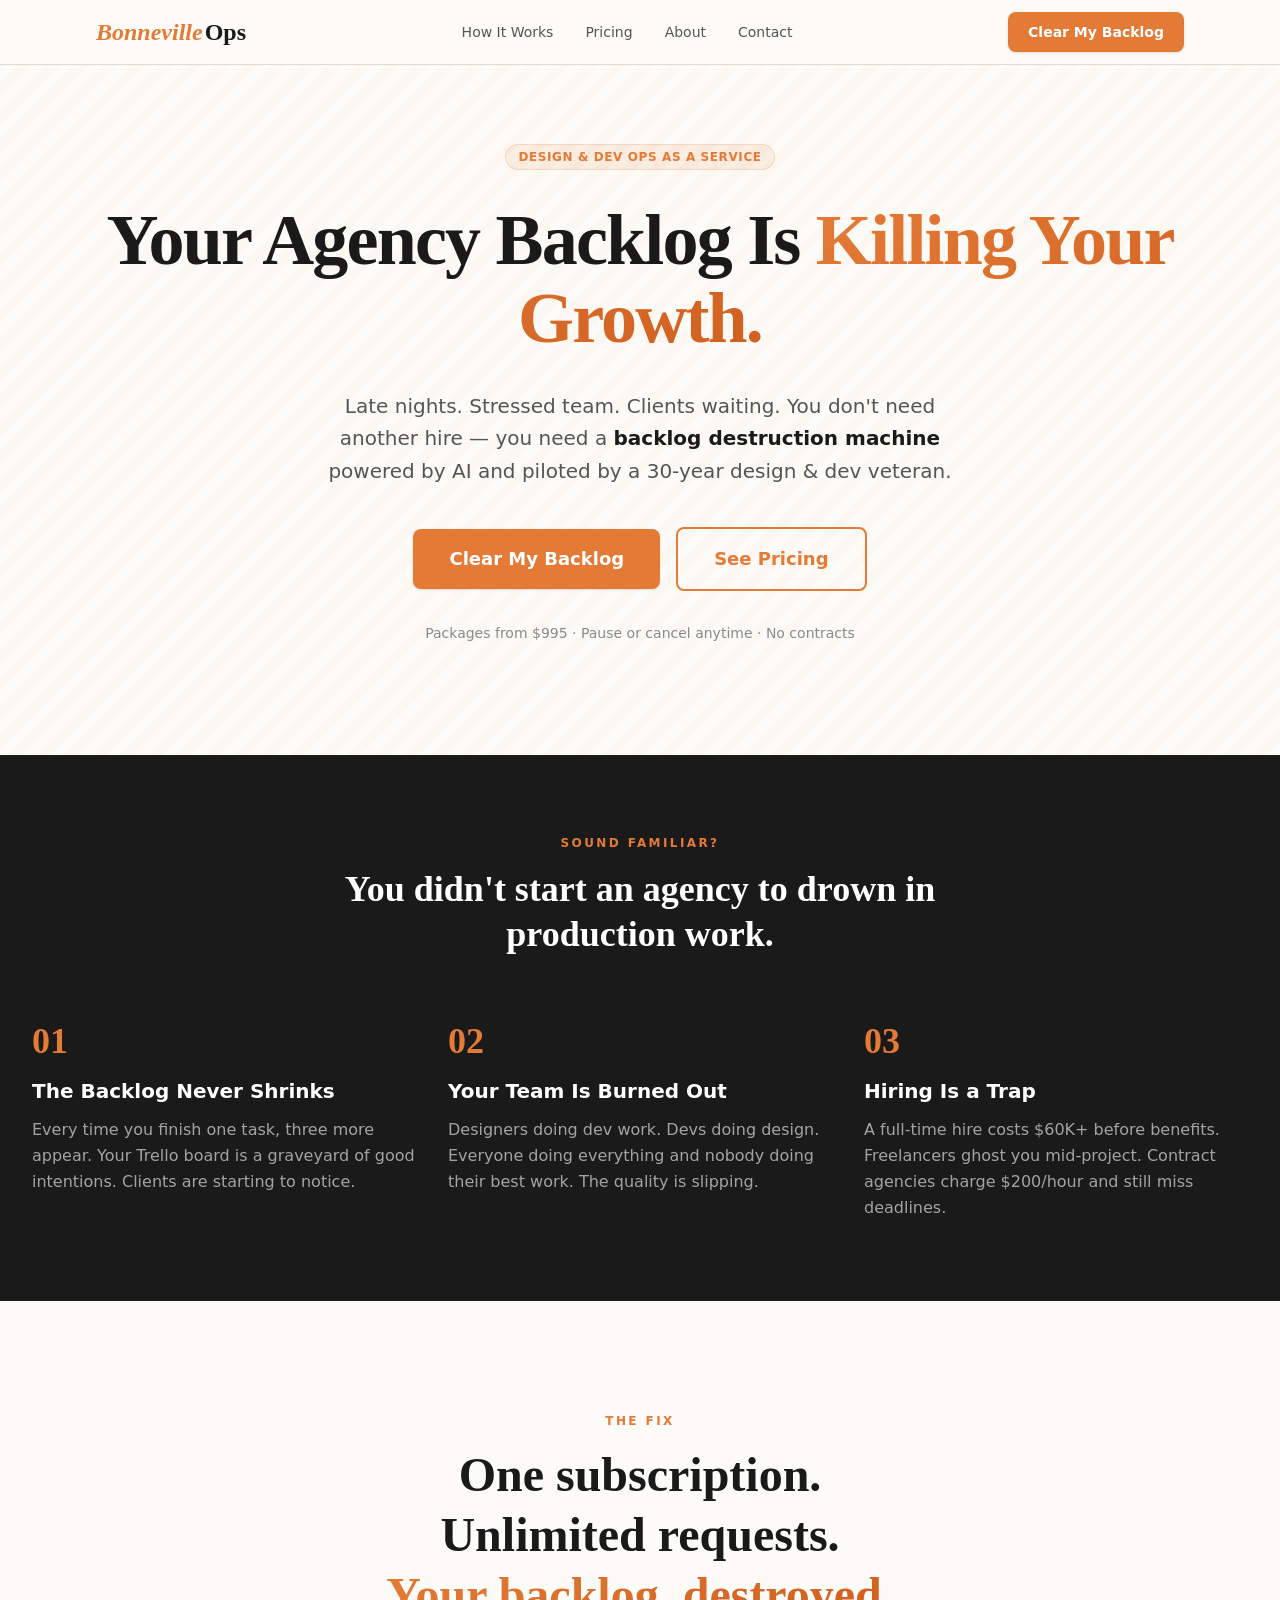
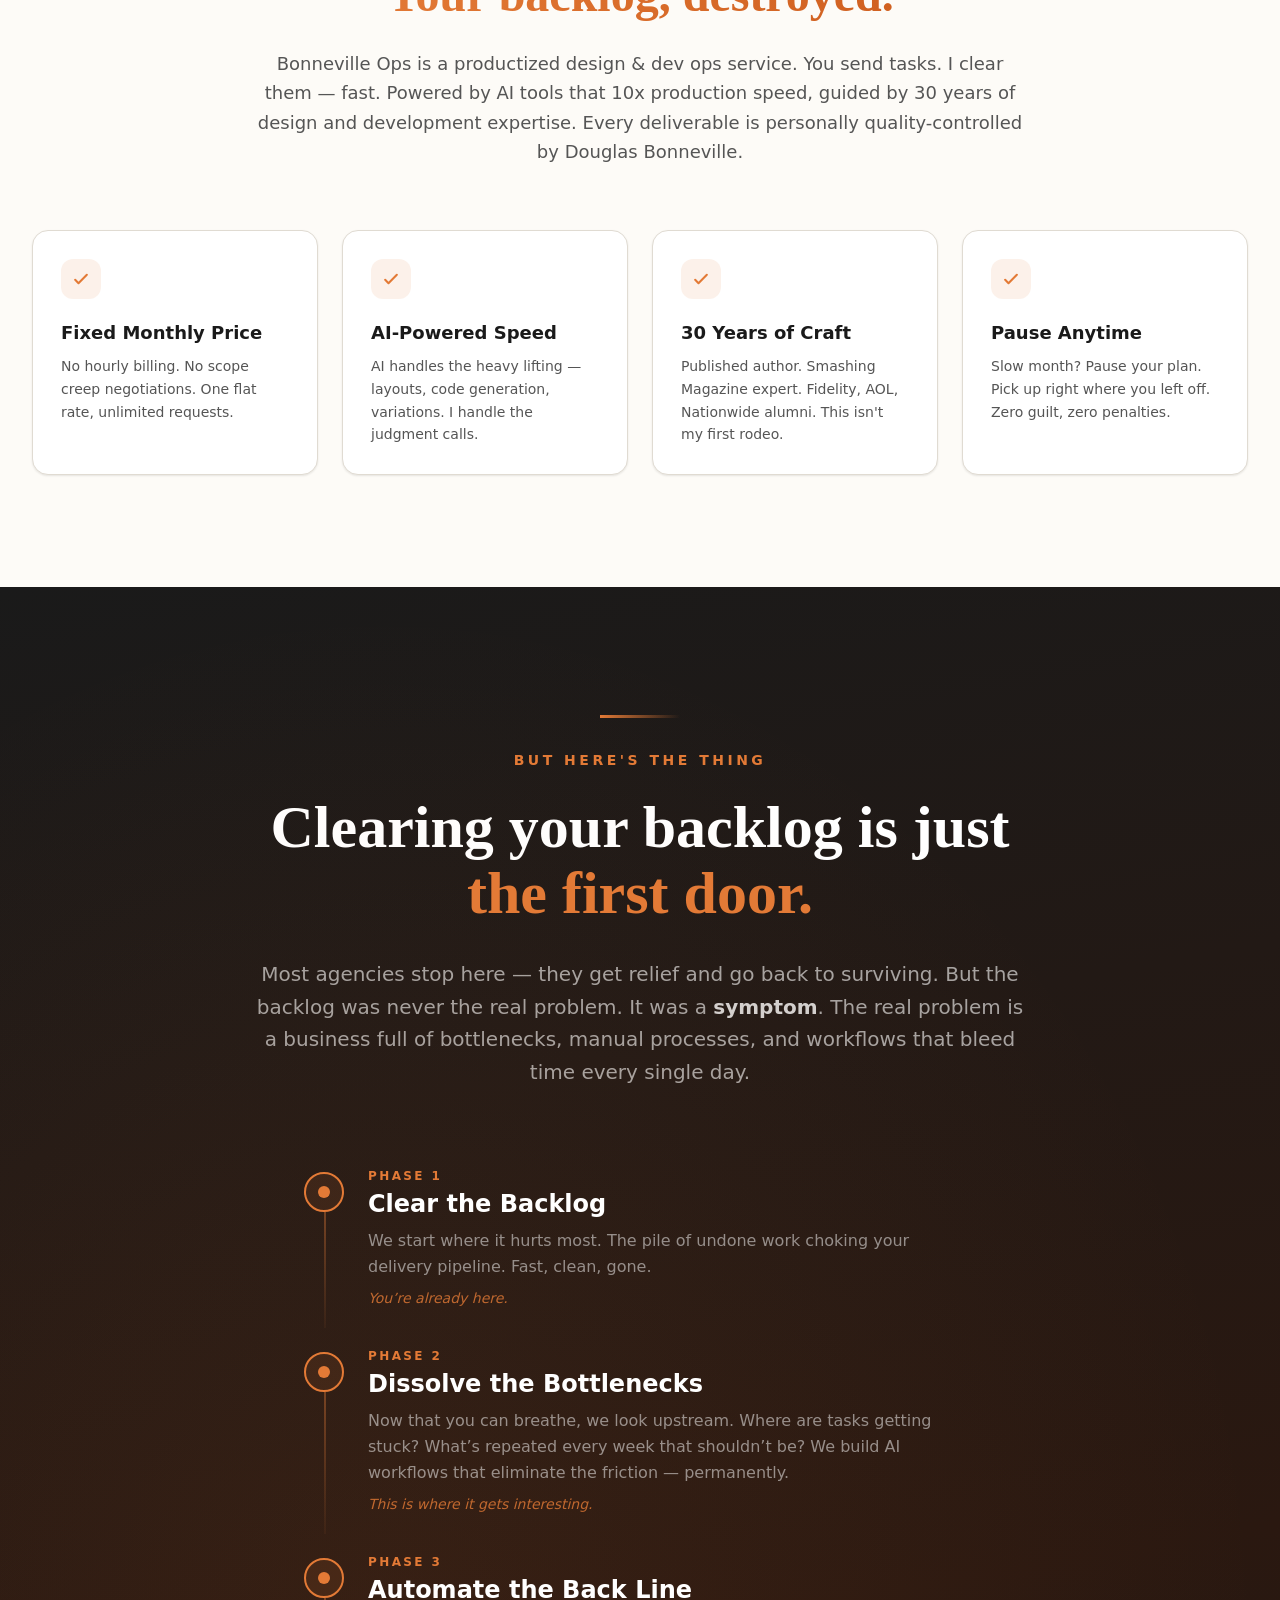
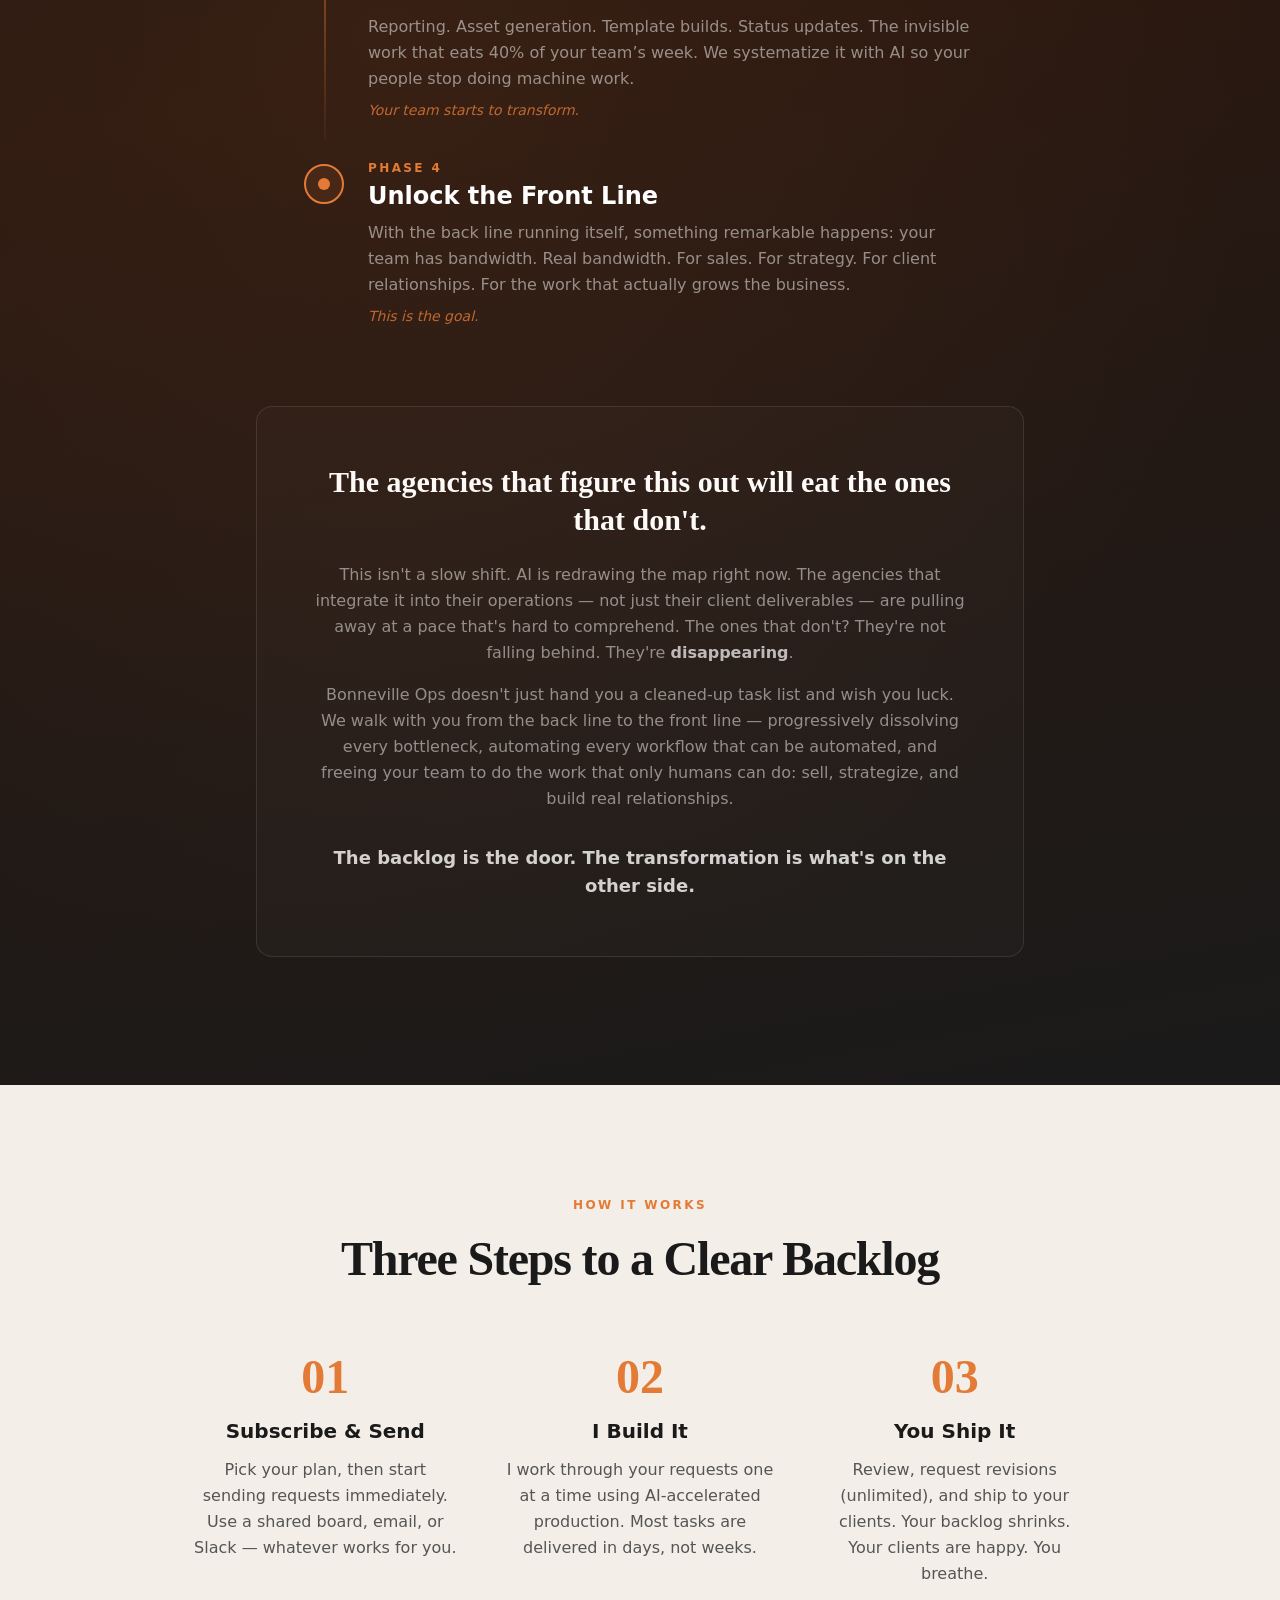
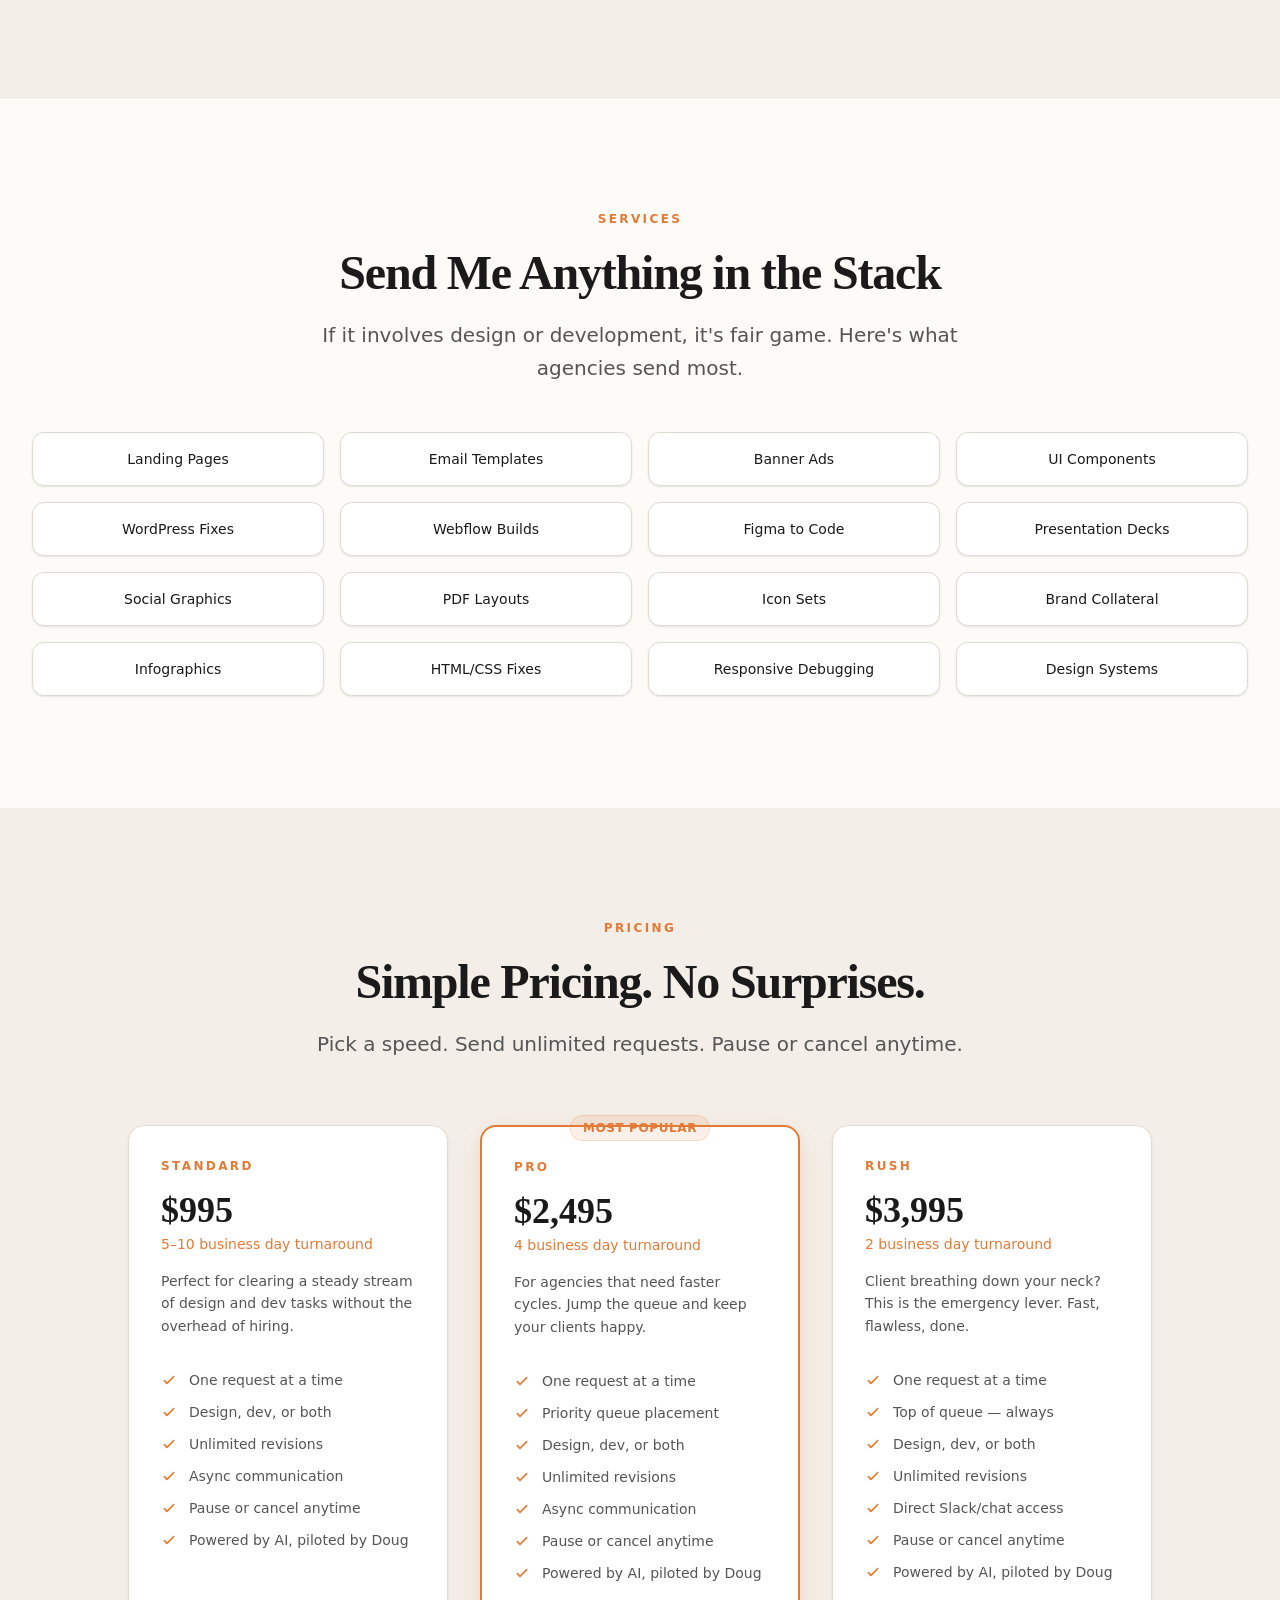
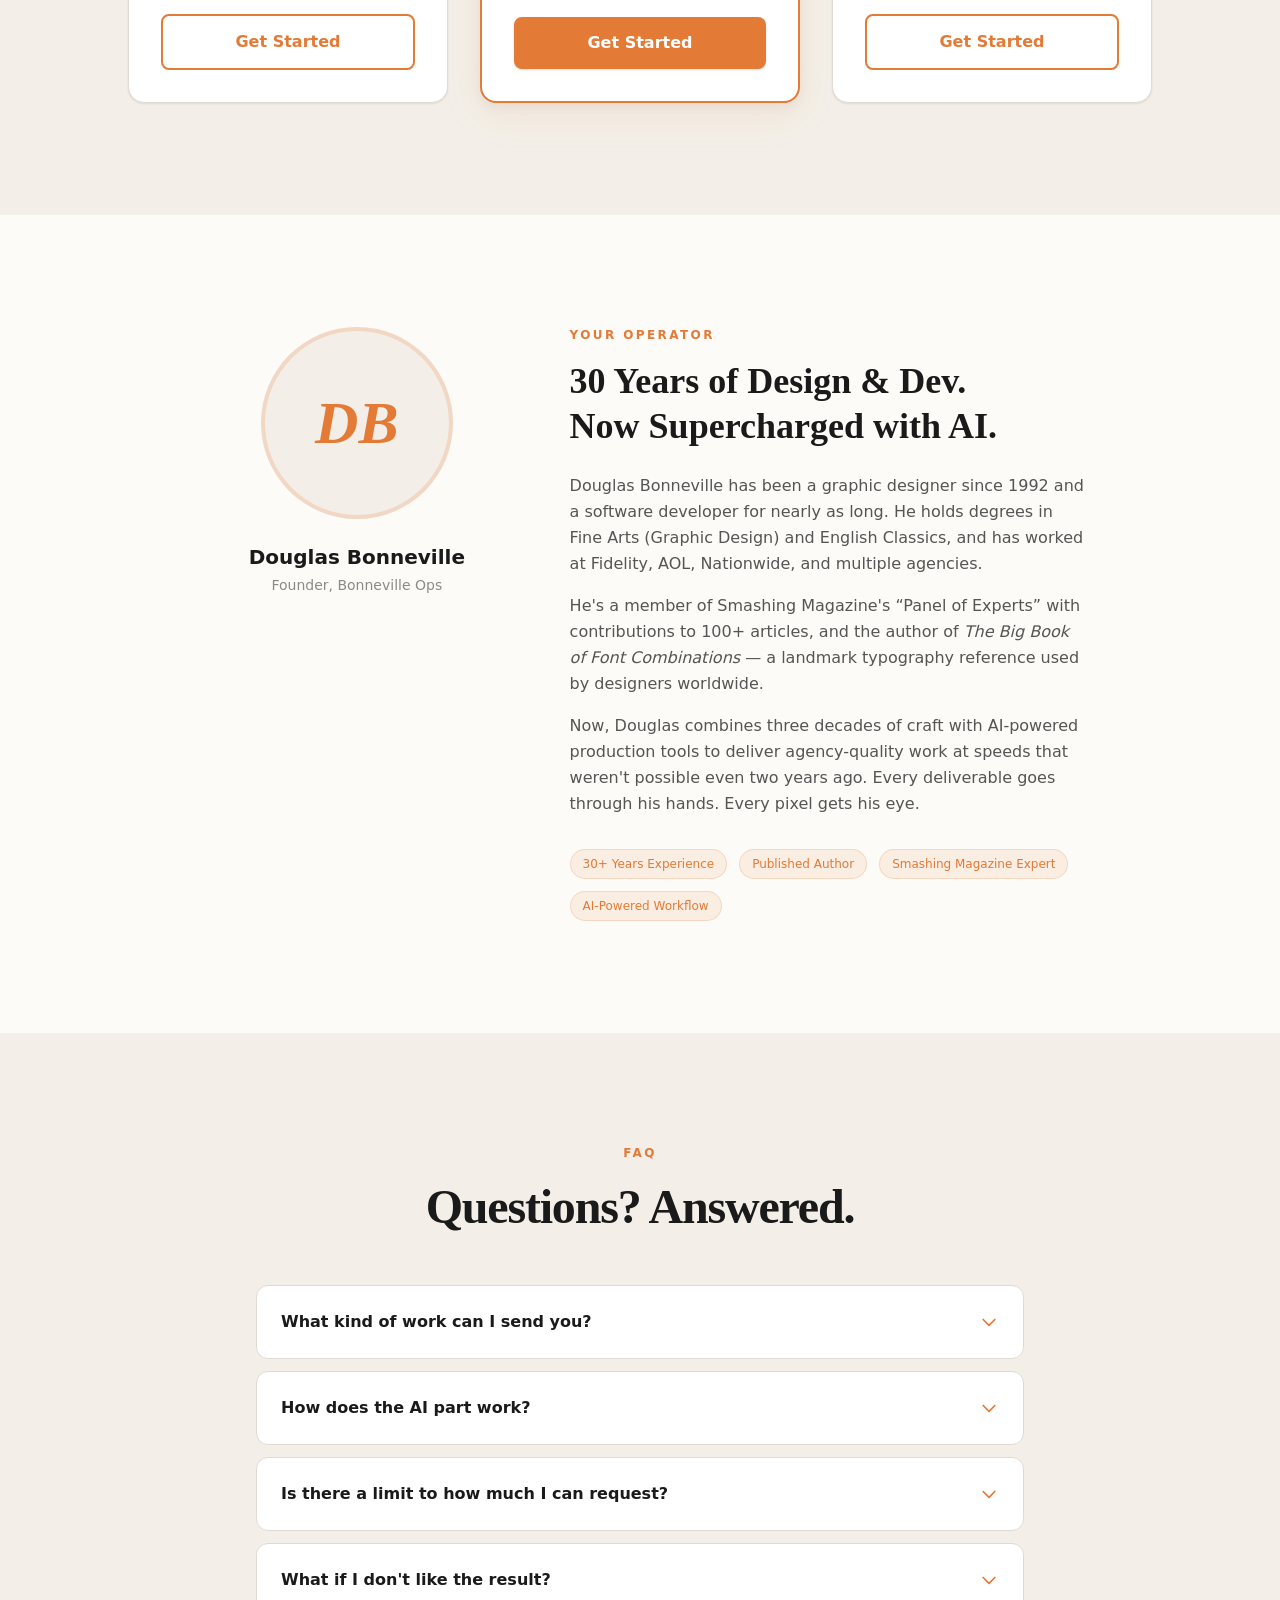
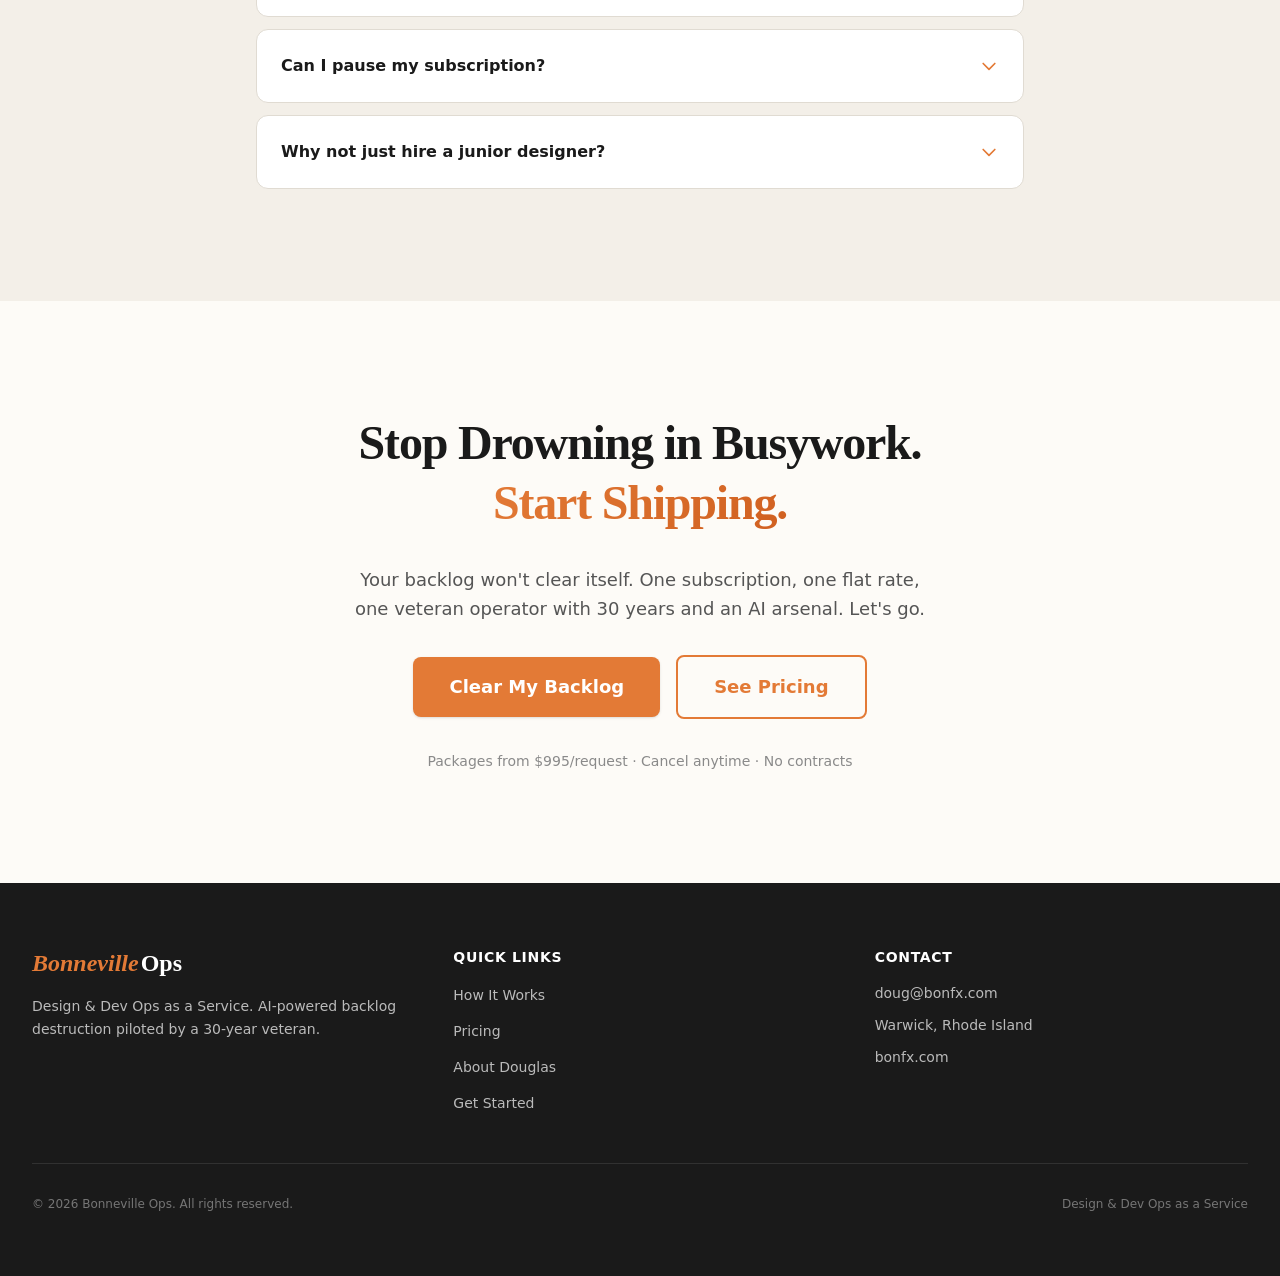
==== commit 37eece01: "Make bonnevilleops page fully static Strip all Vercel/Next.js dependencies. CSS inlined, JS removed," ====
--- a/bonnevilleops/public/index.html
+++ b/bonnevilleops/public/index.html
@@ -1,3 +1,5 @@
 <!DOCTYPE html>
-<!-- saved from url=(0042)https://dbonneville-playground.vercel.app/ -->
-<html lang="en" class="__variable_0d7163 __variable_0a80b4"><head><meta http-equiv="Content-Type" content="text/html; charset=UTF-8"><meta name="viewport" content="width=device-width, initial-scale=1"><link rel="preload" href="https://dbonneville-playground.vercel.app/_next/static/media/13971731025ec697-s.p.woff2" as="font" crossorigin="" type="font/woff2"><link rel="preload" href="https://dbonneville-playground.vercel.app/_next/static/media/eaead17c7dbfcd5d-s.p.woff2" as="font" crossorigin="" type="font/woff2"><link rel="stylesheet" href="./Bonneville Ops _ Backlog Destruction for Agencies — AI-Powered Design &amp; Dev Ops_files/73ec09d19930aff4.css" data-precedence="next"><link rel="preload" as="script" fetchpriority="low" href="./Bonneville Ops _ Backlog Destruction for Agencies — AI-Powered Design &amp; Dev Ops_files/webpack-f3984a2d90dbe6c6.js"><script src="./Bonneville Ops _ Backlog Destruction for Agencies — AI-Powered Design &amp; Dev Ops_files/4bd1b696-c023c6e3521b1417.js" async=""></script><script src="./Bonneville Ops _ Backlog Destruction for Agencies — AI-Powered Design &amp; Dev Ops_files/255-e4ef24f196c95b60.js" async=""></script><script src="./Bonneville Ops _ Backlog Destruction for Agencies — AI-Powered Design &amp; Dev Ops_files/main-app-f9b5d20365cb8be2.js" async=""></script><meta name="next-size-adjust" content=""><title>Bonneville Ops | Backlog Destruction for Agencies — AI-Powered Design &amp; Dev Ops</title><meta name="description" content="Your agency backlog is killing your growth. Bonneville Ops clears it — fast. AI-powered design and dev ops piloted by a 30-year veteran. Packages from $995."><script src="./Bonneville Ops _ Backlog Destruction for Agencies — AI-Powered Design &amp; Dev Ops_files/polyfills-42372ed130431b0a.js" nomodule=""></script></head><body class="bg-bg-primary text-text-primary antialiased font-sans"><div hidden=""><!--$--><!--/$--></div><header class="fixed top-0 left-0 right-0 z-50 bg-bg-primary/90 backdrop-blur-lg border-b border-border"><div class="max-w-6xl mx-auto px-6 lg:px-8 flex items-center justify-between h-16"><a class="flex items-center gap-0.5" href="https://dbonneville-playground.vercel.app/"><span class="text-accent font-display italic text-2xl font-bold">Bonneville</span><span class="text-text-primary font-display text-2xl font-bold">Ops</span></a><nav class="hidden md:flex items-center gap-8"><a class="text-sm font-medium text-text-secondary hover:text-accent transition-colors duration-200" href="https://dbonneville-playground.vercel.app/#how-it-works">How It Works</a><a class="text-sm font-medium text-text-secondary hover:text-accent transition-colors duration-200" href="https://dbonneville-playground.vercel.app/#pricing">Pricing</a><a class="text-sm font-medium text-text-secondary hover:text-accent transition-colors duration-200" href="https://dbonneville-playground.vercel.app/#about">About</a><a class="text-sm font-medium text-text-secondary hover:text-accent transition-colors duration-200" href="https://dbonneville-playground.vercel.app/contact">Contact</a></nav><div class="hidden md:block"><a class="inline-flex items-center justify-center font-semibold rounded-lg transition-all duration-200 cursor-pointer bg-accent text-white hover:bg-accent-hover shadow-sm px-5 py-2.5 text-sm " href="https://dbonneville-playground.vercel.app/contact">Clear My Backlog</a></div><button class="md:hidden text-text-primary p-2" aria-label="Open menu"><svg width="24" height="24" fill="none" stroke="currentColor" stroke-width="2" stroke-linecap="round"><line x1="3" y1="6" x2="21" y2="6"></line><line x1="3" y1="12" x2="21" y2="12"></line><line x1="3" y1="18" x2="21" y2="18"></line></svg></button></div></header><main><section class="relative pt-28 pb-20 md:pt-36 md:pb-28 overflow-hidden"><div class="absolute inset-0 stripe-pattern"></div><div class="max-w-7xl mx-auto px-6 lg:px-8 relative z-10 max-w-4xl text-center flex flex-col items-center gap-8"><span class="inline-flex items-center px-3 py-1 rounded-full text-xs font-semibold uppercase tracking-wider border bg-accent/10 text-accent border-accent/20">Design &amp; Dev Ops as a Service</span><h1 class="text-4xl sm:text-5xl md:text-6xl lg:text-7xl font-display font-bold tracking-tight leading-[1.08]">Your Agency Backlog Is<!-- --> <span class="gradient-text">Killing Your Growth.</span></h1><p class="text-lg md:text-xl text-text-secondary max-w-2xl leading-relaxed">Late nights. Stressed team. Clients waiting. You don't need another hire — you need a<!-- --> <strong class="text-text-primary">backlog destruction machine</strong> powered by AI and piloted by a 30-year design &amp; dev veteran.</p><div class="flex flex-col sm:flex-row items-center gap-4 mt-2"><a class="inline-flex items-center justify-center font-semibold rounded-lg transition-all duration-200 cursor-pointer bg-accent text-white hover:bg-accent-hover shadow-sm px-9 py-4 text-lg " href="https://dbonneville-playground.vercel.app/contact">Clear My Backlog</a><a class="inline-flex items-center justify-center font-semibold rounded-lg transition-all duration-200 cursor-pointer border-2 border-accent text-accent hover:bg-accent hover:text-white px-9 py-4 text-lg " href="https://dbonneville-playground.vercel.app/#pricing">See Pricing</a></div><p class="text-sm text-text-muted">Packages from $995 · Pause or cancel anytime · No contracts</p></div></section><section class="bg-bg-dark text-white py-20"><div class="max-w-7xl mx-auto px-6 lg:px-8 "><div class="max-w-3xl mx-auto text-center mb-16"><p class="text-xs uppercase tracking-[0.2em] text-accent font-semibold mb-4">Sound Familiar?</p><h2 class="text-3xl md:text-4xl font-display font-bold leading-tight">You didn't start an agency to drown in production work.</h2></div><div class="grid grid-cols-1 md:grid-cols-3 gap-8"><div class="text-center md:text-left"><span class="text-accent font-display text-4xl font-bold">01</span><h3 class="text-xl font-bold mt-4 mb-3 text-white">The Backlog Never Shrinks</h3><p class="text-white/60 leading-relaxed">Every time you finish one task, three more appear. Your Trello board is a graveyard of good intentions. Clients are starting to notice.</p></div><div class="text-center md:text-left"><span class="text-accent font-display text-4xl font-bold">02</span><h3 class="text-xl font-bold mt-4 mb-3 text-white">Your Team Is Burned Out</h3><p class="text-white/60 leading-relaxed">Designers doing dev work. Devs doing design. Everyone doing everything and nobody doing their best work. The quality is slipping.</p></div><div class="text-center md:text-left"><span class="text-accent font-display text-4xl font-bold">03</span><h3 class="text-xl font-bold mt-4 mb-3 text-white">Hiring Is a Trap</h3><p class="text-white/60 leading-relaxed">A full-time hire costs $60K+ before benefits. Freelancers ghost you mid-project. Contract agencies charge $200/hour and still miss deadlines.</p></div></div></div></section><section class="py-20 md:py-28"><div class="max-w-7xl mx-auto px-6 lg:px-8 "><div class="max-w-3xl mx-auto text-center mb-16"><p class="text-xs uppercase tracking-[0.2em] text-accent font-semibold mb-4">The Fix</p><h2 class="text-3xl md:text-5xl font-display font-bold leading-tight mb-6">One subscription.<br>Unlimited requests.<br><span class="gradient-text">Your backlog, destroyed.</span></h2><p class="text-lg text-text-secondary leading-relaxed">Bonneville Ops is a productized design &amp; dev ops service. You send tasks. I clear them — fast. Powered by AI tools that 10x production speed, guided by 30 years of design and development expertise. Every deliverable is personally quality-controlled by Douglas Bonneville.</p></div><div class="grid grid-cols-1 sm:grid-cols-2 lg:grid-cols-4 gap-6"><div class="bg-bg-card border border-border rounded-2xl p-7 card-shadow card-lift"><div class="w-10 h-10 rounded-xl bg-accent/10 flex items-center justify-center mb-5"><svg class="w-5 h-5 text-accent" fill="none" viewBox="0 0 24 24" stroke="currentColor" stroke-width="2.5"><path stroke-linecap="round" stroke-linejoin="round" d="M5 13l4 4L19 7"></path></svg></div><h3 class="text-lg font-bold mb-2">Fixed Monthly Price</h3><p class="text-sm text-text-secondary leading-relaxed">No hourly billing. No scope creep negotiations. One flat rate, unlimited requests.</p></div><div class="bg-bg-card border border-border rounded-2xl p-7 card-shadow card-lift"><div class="w-10 h-10 rounded-xl bg-accent/10 flex items-center justify-center mb-5"><svg class="w-5 h-5 text-accent" fill="none" viewBox="0 0 24 24" stroke="currentColor" stroke-width="2.5"><path stroke-linecap="round" stroke-linejoin="round" d="M5 13l4 4L19 7"></path></svg></div><h3 class="text-lg font-bold mb-2">AI-Powered Speed</h3><p class="text-sm text-text-secondary leading-relaxed">AI handles the heavy lifting — layouts, code generation, variations. I handle the judgment calls.</p></div><div class="bg-bg-card border border-border rounded-2xl p-7 card-shadow card-lift"><div class="w-10 h-10 rounded-xl bg-accent/10 flex items-center justify-center mb-5"><svg class="w-5 h-5 text-accent" fill="none" viewBox="0 0 24 24" stroke="currentColor" stroke-width="2.5"><path stroke-linecap="round" stroke-linejoin="round" d="M5 13l4 4L19 7"></path></svg></div><h3 class="text-lg font-bold mb-2">30 Years of Craft</h3><p class="text-sm text-text-secondary leading-relaxed">Published author. Smashing Magazine expert. Fidelity, AOL, Nationwide alumni. This isn't my first rodeo.</p></div><div class="bg-bg-card border border-border rounded-2xl p-7 card-shadow card-lift"><div class="w-10 h-10 rounded-xl bg-accent/10 flex items-center justify-center mb-5"><svg class="w-5 h-5 text-accent" fill="none" viewBox="0 0 24 24" stroke="currentColor" stroke-width="2.5"><path stroke-linecap="round" stroke-linejoin="round" d="M5 13l4 4L19 7"></path></svg></div><h3 class="text-lg font-bold mb-2">Pause Anytime</h3><p class="text-sm text-text-secondary leading-relaxed">Slow month? Pause your plan. Pick up right where you left off. Zero guilt, zero penalties.</p></div></div></div></section><section class="pivot-section text-white py-24 md:py-32"><div class="max-w-7xl mx-auto px-6 lg:px-8 "><div class="max-w-3xl mx-auto text-center mb-20"><div class="pivot-line mx-auto mb-8"></div><p class="text-accent text-sm uppercase tracking-[0.25em] font-semibold mb-6">But here's the thing</p><h2 class="text-3xl md:text-5xl lg:text-6xl font-display font-bold leading-[1.1] mb-8">Clearing your backlog is just<br><span class="text-accent">the first door.</span></h2><p class="text-lg md:text-xl text-white/60 leading-relaxed">Most agencies stop here — they get relief and go back to surviving. But the backlog was never the real problem. It was a <em class="text-white/80 not-italic font-semibold">symptom</em>. The real problem is a business full of bottlenecks, manual processes, and workflows that bleed time every single day.</p></div><div class="max-w-2xl mx-auto mb-20"><div class="space-y-10"><div class="step-connector flex items-start gap-6"><div class="flex-shrink-0 w-10 h-10 rounded-full border-2 border-accent bg-accent/10 flex items-center justify-center mt-1"><div class="w-3 h-3 rounded-full bg-accent"></div></div><div><p class="text-accent text-xs uppercase tracking-[0.2em] font-semibold mb-1">Phase 1</p><h3 class="text-xl md:text-2xl font-bold text-white mb-2">Clear the Backlog</h3><p class="text-white/50 leading-relaxed mb-2">We start where it hurts most. The pile of undone work choking your delivery pipeline. Fast, clean, gone.</p><p class="text-accent/80 text-sm font-medium italic">You’re already here.</p></div></div><div class="step-connector flex items-start gap-6"><div class="flex-shrink-0 w-10 h-10 rounded-full border-2 border-accent bg-accent/10 flex items-center justify-center mt-1"><div class="w-3 h-3 rounded-full bg-accent"></div></div><div><p class="text-accent text-xs uppercase tracking-[0.2em] font-semibold mb-1">Phase 2</p><h3 class="text-xl md:text-2xl font-bold text-white mb-2">Dissolve the Bottlenecks</h3><p class="text-white/50 leading-relaxed mb-2">Now that you can breathe, we look upstream. Where are tasks getting stuck? What’s repeated every week that shouldn’t be? We build AI workflows that eliminate the friction — permanently.</p><p class="text-accent/80 text-sm font-medium italic">This is where it gets interesting.</p></div></div><div class="step-connector flex items-start gap-6"><div class="flex-shrink-0 w-10 h-10 rounded-full border-2 border-accent bg-accent/10 flex items-center justify-center mt-1"><div class="w-3 h-3 rounded-full bg-accent"></div></div><div><p class="text-accent text-xs uppercase tracking-[0.2em] font-semibold mb-1">Phase 3</p><h3 class="text-xl md:text-2xl font-bold text-white mb-2">Automate the Back Line</h3><p class="text-white/50 leading-relaxed mb-2">Reporting. Asset generation. Template builds. Status updates. The invisible work that eats 40% of your team’s week. We systematize it with AI so your people stop doing machine work.</p><p class="text-accent/80 text-sm font-medium italic">Your team starts to transform.</p></div></div><div class="step-connector flex items-start gap-6"><div class="flex-shrink-0 w-10 h-10 rounded-full border-2 border-accent bg-accent/10 flex items-center justify-center mt-1"><div class="w-3 h-3 rounded-full bg-accent"></div></div><div><p class="text-accent text-xs uppercase tracking-[0.2em] font-semibold mb-1">Phase 4</p><h3 class="text-xl md:text-2xl font-bold text-white mb-2">Unlock the Front Line</h3><p class="text-white/50 leading-relaxed mb-2">With the back line running itself, something remarkable happens: your team has bandwidth. Real bandwidth. For sales. For strategy. For client relationships. For the work that actually grows the business.</p><p class="text-accent/80 text-sm font-medium italic">This is the goal.</p></div></div></div></div><div class="max-w-3xl mx-auto"><div class="border border-white/10 rounded-2xl p-10 md:p-14 text-center bg-white/[0.02]"><h3 class="text-2xl md:text-3xl font-display font-bold leading-tight mb-6">The agencies that figure this out will eat the ones that don't.</h3><p class="text-white/50 leading-relaxed mb-4">This isn't a slow shift. AI is redrawing the map right now. The agencies that integrate it into their operations — not just their client deliverables — are pulling away at a pace that's hard to comprehend. The ones that don't? They're not falling behind. They're <em class="text-white/70 not-italic font-semibold">disappearing</em>.</p><p class="text-white/50 leading-relaxed mb-8">Bonneville Ops doesn't just hand you a cleaned-up task list and wish you luck. We walk with you from the back line to the front line — progressively dissolving every bottleneck, automating every workflow that can be automated, and freeing your team to do the work that only humans can do: sell, strategize, and build real relationships.</p><p class="text-lg text-white/80 font-semibold">The backlog is the door. The transformation is what's on the other side.</p></div></div></div></section><section id="how-it-works" class="bg-bg-secondary py-20 md:py-28"><div class="max-w-7xl mx-auto px-6 lg:px-8 "><div class="flex flex-col gap-4 text-center items-center"><span class="text-xs uppercase tracking-[0.2em] text-accent font-semibold">How It Works</span><h2 class="text-3xl md:text-5xl font-display font-bold tracking-tight text-text-primary leading-tight">Three Steps to a Clear Backlog</h2></div><div class="grid grid-cols-1 md:grid-cols-3 gap-12 mt-16 max-w-4xl mx-auto"><div class="text-center"><span class="text-accent font-display text-5xl font-bold">01</span><h3 class="text-xl font-bold mt-4 mb-3">Subscribe &amp; Send</h3><p class="text-text-secondary leading-relaxed">Pick your plan, then start sending requests immediately. Use a shared board, email, or Slack — whatever works for you.</p></div><div class="text-center"><span class="text-accent font-display text-5xl font-bold">02</span><h3 class="text-xl font-bold mt-4 mb-3">I Build It</h3><p class="text-text-secondary leading-relaxed">I work through your requests one at a time using AI-accelerated production. Most tasks are delivered in days, not weeks.</p></div><div class="text-center"><span class="text-accent font-display text-5xl font-bold">03</span><h3 class="text-xl font-bold mt-4 mb-3">You Ship It</h3><p class="text-text-secondary leading-relaxed">Review, request revisions (unlimited), and ship to your clients. Your backlog shrinks. Your clients are happy. You breathe.</p></div></div></div></section><section class="py-20 md:py-28"><div class="max-w-7xl mx-auto px-6 lg:px-8 "><div class="flex flex-col gap-4 text-center items-center"><span class="text-xs uppercase tracking-[0.2em] text-accent font-semibold">Services</span><h2 class="text-3xl md:text-5xl font-display font-bold tracking-tight text-text-primary leading-tight">Send Me Anything in the Stack</h2><p class="text-lg md:text-xl text-text-secondary max-w-2xl leading-relaxed">If it involves design or development, it's fair game. Here's what agencies send most.</p></div><div class="grid grid-cols-2 md:grid-cols-3 lg:grid-cols-4 gap-4 mt-12"><div class="bg-bg-card border border-border rounded-xl px-5 py-4 text-center text-sm font-medium card-shadow hover:border-accent hover:text-accent transition-colors">Landing Pages</div><div class="bg-bg-card border border-border rounded-xl px-5 py-4 text-center text-sm font-medium card-shadow hover:border-accent hover:text-accent transition-colors">Email Templates</div><div class="bg-bg-card border border-border rounded-xl px-5 py-4 text-center text-sm font-medium card-shadow hover:border-accent hover:text-accent transition-colors">Banner Ads</div><div class="bg-bg-card border border-border rounded-xl px-5 py-4 text-center text-sm font-medium card-shadow hover:border-accent hover:text-accent transition-colors">UI Components</div><div class="bg-bg-card border border-border rounded-xl px-5 py-4 text-center text-sm font-medium card-shadow hover:border-accent hover:text-accent transition-colors">WordPress Fixes</div><div class="bg-bg-card border border-border rounded-xl px-5 py-4 text-center text-sm font-medium card-shadow hover:border-accent hover:text-accent transition-colors">Webflow Builds</div><div class="bg-bg-card border border-border rounded-xl px-5 py-4 text-center text-sm font-medium card-shadow hover:border-accent hover:text-accent transition-colors">Figma to Code</div><div class="bg-bg-card border border-border rounded-xl px-5 py-4 text-center text-sm font-medium card-shadow hover:border-accent hover:text-accent transition-colors">Presentation Decks</div><div class="bg-bg-card border border-border rounded-xl px-5 py-4 text-center text-sm font-medium card-shadow hover:border-accent hover:text-accent transition-colors">Social Graphics</div><div class="bg-bg-card border border-border rounded-xl px-5 py-4 text-center text-sm font-medium card-shadow hover:border-accent hover:text-accent transition-colors">PDF Layouts</div><div class="bg-bg-card border border-border rounded-xl px-5 py-4 text-center text-sm font-medium card-shadow hover:border-accent hover:text-accent transition-colors">Icon Sets</div><div class="bg-bg-card border border-border rounded-xl px-5 py-4 text-center text-sm font-medium card-shadow hover:border-accent hover:text-accent transition-colors">Brand Collateral</div><div class="bg-bg-card border border-border rounded-xl px-5 py-4 text-center text-sm font-medium card-shadow hover:border-accent hover:text-accent transition-colors">Infographics</div><div class="bg-bg-card border border-border rounded-xl px-5 py-4 text-center text-sm font-medium card-shadow hover:border-accent hover:text-accent transition-colors">HTML/CSS Fixes</div><div class="bg-bg-card border border-border rounded-xl px-5 py-4 text-center text-sm font-medium card-shadow hover:border-accent hover:text-accent transition-colors">Responsive Debugging</div><div class="bg-bg-card border border-border rounded-xl px-5 py-4 text-center text-sm font-medium card-shadow hover:border-accent hover:text-accent transition-colors">Design Systems</div></div></div></section><section id="pricing" class="bg-bg-secondary py-20 md:py-28"><div class="max-w-7xl mx-auto px-6 lg:px-8 "><div class="flex flex-col gap-4 text-center items-center"><span class="text-xs uppercase tracking-[0.2em] text-accent font-semibold">Pricing</span><h2 class="text-3xl md:text-5xl font-display font-bold tracking-tight text-text-primary leading-tight">Simple Pricing. No Surprises.</h2><p class="text-lg md:text-xl text-text-secondary max-w-2xl leading-relaxed">Pick a speed. Send unlimited requests. Pause or cancel anytime.</p></div><div class="grid grid-cols-1 md:grid-cols-3 gap-8 mt-16 max-w-5xl mx-auto"><div class="relative rounded-2xl p-8 flex flex-col card-lift bg-bg-card border border-border card-shadow"><span class="text-xs uppercase tracking-[0.2em] text-accent font-semibold">Standard</span><div class="mt-4 mb-1"><span class="font-display font-bold text-4xl text-text-primary">$995</span></div><p class="text-sm text-accent font-medium mb-4">5–10 business day turnaround</p><p class="text-sm text-text-secondary mb-8 leading-relaxed">Perfect for clearing a steady stream of design and dev tasks without the overhead of hiring.</p><ul class="space-y-3 flex-1 mb-8"><li class="flex items-start gap-3 text-sm text-text-secondary"><svg class="w-4 h-4 text-accent flex-shrink-0 mt-0.5" fill="none" viewBox="0 0 24 24" stroke="currentColor" stroke-width="2.5"><path stroke-linecap="round" stroke-linejoin="round" d="M5 13l4 4L19 7"></path></svg>One request at a time</li><li class="flex items-start gap-3 text-sm text-text-secondary"><svg class="w-4 h-4 text-accent flex-shrink-0 mt-0.5" fill="none" viewBox="0 0 24 24" stroke="currentColor" stroke-width="2.5"><path stroke-linecap="round" stroke-linejoin="round" d="M5 13l4 4L19 7"></path></svg>Design, dev, or both</li><li class="flex items-start gap-3 text-sm text-text-secondary"><svg class="w-4 h-4 text-accent flex-shrink-0 mt-0.5" fill="none" viewBox="0 0 24 24" stroke="currentColor" stroke-width="2.5"><path stroke-linecap="round" stroke-linejoin="round" d="M5 13l4 4L19 7"></path></svg>Unlimited revisions</li><li class="flex items-start gap-3 text-sm text-text-secondary"><svg class="w-4 h-4 text-accent flex-shrink-0 mt-0.5" fill="none" viewBox="0 0 24 24" stroke="currentColor" stroke-width="2.5"><path stroke-linecap="round" stroke-linejoin="round" d="M5 13l4 4L19 7"></path></svg>Async communication</li><li class="flex items-start gap-3 text-sm text-text-secondary"><svg class="w-4 h-4 text-accent flex-shrink-0 mt-0.5" fill="none" viewBox="0 0 24 24" stroke="currentColor" stroke-width="2.5"><path stroke-linecap="round" stroke-linejoin="round" d="M5 13l4 4L19 7"></path></svg>Pause or cancel anytime</li><li class="flex items-start gap-3 text-sm text-text-secondary"><svg class="w-4 h-4 text-accent flex-shrink-0 mt-0.5" fill="none" viewBox="0 0 24 24" stroke="currentColor" stroke-width="2.5"><path stroke-linecap="round" stroke-linejoin="round" d="M5 13l4 4L19 7"></path></svg>Powered by AI, piloted by Doug</li></ul><a class="inline-flex items-center justify-center font-semibold rounded-lg transition-all duration-200 cursor-pointer border-2 border-accent text-accent hover:bg-accent hover:text-white px-7 py-3.5 text-base w-full" href="https://dbonneville-playground.vercel.app/contact">Get Started</a></div><div class="relative rounded-2xl p-8 flex flex-col card-lift bg-bg-card border-2 border-accent card-shadow-hover ring-1 ring-accent/20"><div class="absolute -top-3 left-1/2 -translate-x-1/2"><span class="inline-flex items-center px-3 py-1 rounded-full text-xs font-semibold uppercase tracking-wider border bg-accent/10 text-accent border-accent/20">Most Popular</span></div><span class="text-xs uppercase tracking-[0.2em] text-accent font-semibold">Pro</span><div class="mt-4 mb-1"><span class="font-display font-bold text-4xl text-text-primary">$2,495</span></div><p class="text-sm text-accent font-medium mb-4">4 business day turnaround</p><p class="text-sm text-text-secondary mb-8 leading-relaxed">For agencies that need faster cycles. Jump the queue and keep your clients happy.</p><ul class="space-y-3 flex-1 mb-8"><li class="flex items-start gap-3 text-sm text-text-secondary"><svg class="w-4 h-4 text-accent flex-shrink-0 mt-0.5" fill="none" viewBox="0 0 24 24" stroke="currentColor" stroke-width="2.5"><path stroke-linecap="round" stroke-linejoin="round" d="M5 13l4 4L19 7"></path></svg>One request at a time</li><li class="flex items-start gap-3 text-sm text-text-secondary"><svg class="w-4 h-4 text-accent flex-shrink-0 mt-0.5" fill="none" viewBox="0 0 24 24" stroke="currentColor" stroke-width="2.5"><path stroke-linecap="round" stroke-linejoin="round" d="M5 13l4 4L19 7"></path></svg>Priority queue placement</li><li class="flex items-start gap-3 text-sm text-text-secondary"><svg class="w-4 h-4 text-accent flex-shrink-0 mt-0.5" fill="none" viewBox="0 0 24 24" stroke="currentColor" stroke-width="2.5"><path stroke-linecap="round" stroke-linejoin="round" d="M5 13l4 4L19 7"></path></svg>Design, dev, or both</li><li class="flex items-start gap-3 text-sm text-text-secondary"><svg class="w-4 h-4 text-accent flex-shrink-0 mt-0.5" fill="none" viewBox="0 0 24 24" stroke="currentColor" stroke-width="2.5"><path stroke-linecap="round" stroke-linejoin="round" d="M5 13l4 4L19 7"></path></svg>Unlimited revisions</li><li class="flex items-start gap-3 text-sm text-text-secondary"><svg class="w-4 h-4 text-accent flex-shrink-0 mt-0.5" fill="none" viewBox="0 0 24 24" stroke="currentColor" stroke-width="2.5"><path stroke-linecap="round" stroke-linejoin="round" d="M5 13l4 4L19 7"></path></svg>Async communication</li><li class="flex items-start gap-3 text-sm text-text-secondary"><svg class="w-4 h-4 text-accent flex-shrink-0 mt-0.5" fill="none" viewBox="0 0 24 24" stroke="currentColor" stroke-width="2.5"><path stroke-linecap="round" stroke-linejoin="round" d="M5 13l4 4L19 7"></path></svg>Pause or cancel anytime</li><li class="flex items-start gap-3 text-sm text-text-secondary"><svg class="w-4 h-4 text-accent flex-shrink-0 mt-0.5" fill="none" viewBox="0 0 24 24" stroke="currentColor" stroke-width="2.5"><path stroke-linecap="round" stroke-linejoin="round" d="M5 13l4 4L19 7"></path></svg>Powered by AI, piloted by Doug</li></ul><a class="inline-flex items-center justify-center font-semibold rounded-lg transition-all duration-200 cursor-pointer bg-accent text-white hover:bg-accent-hover shadow-sm px-7 py-3.5 text-base w-full" href="https://dbonneville-playground.vercel.app/contact">Get Started</a></div><div class="relative rounded-2xl p-8 flex flex-col card-lift bg-bg-card border border-border card-shadow"><span class="text-xs uppercase tracking-[0.2em] text-accent font-semibold">Rush</span><div class="mt-4 mb-1"><span class="font-display font-bold text-4xl text-text-primary">$3,995</span></div><p class="text-sm text-accent font-medium mb-4">2 business day turnaround</p><p class="text-sm text-text-secondary mb-8 leading-relaxed">Client breathing down your neck? This is the emergency lever. Fast, flawless, done.</p><ul class="space-y-3 flex-1 mb-8"><li class="flex items-start gap-3 text-sm text-text-secondary"><svg class="w-4 h-4 text-accent flex-shrink-0 mt-0.5" fill="none" viewBox="0 0 24 24" stroke="currentColor" stroke-width="2.5"><path stroke-linecap="round" stroke-linejoin="round" d="M5 13l4 4L19 7"></path></svg>One request at a time</li><li class="flex items-start gap-3 text-sm text-text-secondary"><svg class="w-4 h-4 text-accent flex-shrink-0 mt-0.5" fill="none" viewBox="0 0 24 24" stroke="currentColor" stroke-width="2.5"><path stroke-linecap="round" stroke-linejoin="round" d="M5 13l4 4L19 7"></path></svg>Top of queue — always</li><li class="flex items-start gap-3 text-sm text-text-secondary"><svg class="w-4 h-4 text-accent flex-shrink-0 mt-0.5" fill="none" viewBox="0 0 24 24" stroke="currentColor" stroke-width="2.5"><path stroke-linecap="round" stroke-linejoin="round" d="M5 13l4 4L19 7"></path></svg>Design, dev, or both</li><li class="flex items-start gap-3 text-sm text-text-secondary"><svg class="w-4 h-4 text-accent flex-shrink-0 mt-0.5" fill="none" viewBox="0 0 24 24" stroke="currentColor" stroke-width="2.5"><path stroke-linecap="round" stroke-linejoin="round" d="M5 13l4 4L19 7"></path></svg>Unlimited revisions</li><li class="flex items-start gap-3 text-sm text-text-secondary"><svg class="w-4 h-4 text-accent flex-shrink-0 mt-0.5" fill="none" viewBox="0 0 24 24" stroke="currentColor" stroke-width="2.5"><path stroke-linecap="round" stroke-linejoin="round" d="M5 13l4 4L19 7"></path></svg>Direct Slack/chat access</li><li class="flex items-start gap-3 text-sm text-text-secondary"><svg class="w-4 h-4 text-accent flex-shrink-0 mt-0.5" fill="none" viewBox="0 0 24 24" stroke="currentColor" stroke-width="2.5"><path stroke-linecap="round" stroke-linejoin="round" d="M5 13l4 4L19 7"></path></svg>Pause or cancel anytime</li><li class="flex items-start gap-3 text-sm text-text-secondary"><svg class="w-4 h-4 text-accent flex-shrink-0 mt-0.5" fill="none" viewBox="0 0 24 24" stroke="currentColor" stroke-width="2.5"><path stroke-linecap="round" stroke-linejoin="round" d="M5 13l4 4L19 7"></path></svg>Powered by AI, piloted by Doug</li></ul><a class="inline-flex items-center justify-center font-semibold rounded-lg transition-all duration-200 cursor-pointer border-2 border-accent text-accent hover:bg-accent hover:text-white px-7 py-3.5 text-base w-full" href="https://dbonneville-playground.vercel.app/contact">Get Started</a></div></div></div></section><section id="about" class="py-20 md:py-28"><div class="max-w-7xl mx-auto px-6 lg:px-8 "><div class="max-w-4xl mx-auto"><div class="grid grid-cols-1 lg:grid-cols-5 gap-12 items-start"><div class="lg:col-span-2 flex flex-col items-center text-center"><div class="w-48 h-48 rounded-full bg-bg-secondary border-4 border-accent/20 flex items-center justify-center mb-6"><span class="text-6xl font-display font-bold text-accent italic">DB</span></div><h3 class="text-xl font-bold">Douglas Bonneville</h3><p class="text-sm text-text-muted mt-1">Founder, Bonneville Ops</p></div><div class="lg:col-span-3"><p class="text-xs uppercase tracking-[0.2em] text-accent font-semibold mb-4">Your Operator</p><h2 class="text-3xl md:text-4xl font-display font-bold leading-tight mb-6">30 Years of Design &amp; Dev.<br>Now Supercharged with AI.</h2><div class="space-y-4 text-text-secondary leading-relaxed"><p>Douglas Bonneville has been a graphic designer since 1992 and a software developer for nearly as long. He holds degrees in Fine Arts (Graphic Design) and English Classics, and has worked at Fidelity, AOL, Nationwide, and multiple agencies.</p><p>He's a member of Smashing Magazine's “Panel of Experts” with contributions to 100+ articles, and the author of<!-- --> <em>The Big Book of Font Combinations</em> — a landmark typography reference used by designers worldwide.</p><p>Now, Douglas combines three decades of craft with AI-powered production tools to deliver agency-quality work at speeds that weren't possible even two years ago. Every deliverable goes through his hands. Every pixel gets his eye.</p></div><div class="flex flex-wrap gap-3 mt-8"><span class="text-xs font-medium px-3 py-1.5 rounded-full bg-accent/10 text-accent border border-accent/20">30+ Years Experience</span><span class="text-xs font-medium px-3 py-1.5 rounded-full bg-accent/10 text-accent border border-accent/20">Published Author</span><span class="text-xs font-medium px-3 py-1.5 rounded-full bg-accent/10 text-accent border border-accent/20">Smashing Magazine Expert</span><span class="text-xs font-medium px-3 py-1.5 rounded-full bg-accent/10 text-accent border border-accent/20">AI-Powered Workflow</span></div></div></div></div></div></section><section class="bg-bg-secondary py-20 md:py-28"><div class="max-w-7xl mx-auto px-6 lg:px-8 "><div class="flex flex-col gap-4 text-center items-center"><span class="text-xs uppercase tracking-[0.2em] text-accent font-semibold">FAQ</span><h2 class="text-3xl md:text-5xl font-display font-bold tracking-tight text-text-primary leading-tight">Questions? Answered.</h2></div><div class="mt-12 max-w-3xl mx-auto"><div class="space-y-3"><div class="border border-border rounded-xl overflow-hidden bg-bg-card"><button class="w-full flex items-center justify-between p-6 text-left hover:bg-bg-secondary/50 transition-colors cursor-pointer"><span class="font-semibold text-text-primary pr-4">What kind of work can I send you?</span><svg class="w-5 h-5 text-accent flex-shrink-0 transition-transform duration-200 " fill="none" viewBox="0 0 24 24" stroke="currentColor" stroke-width="2"><path stroke-linecap="round" stroke-linejoin="round" d="M19 9l-7 7-7-7"></path></svg></button></div><div class="border border-border rounded-xl overflow-hidden bg-bg-card"><button class="w-full flex items-center justify-between p-6 text-left hover:bg-bg-secondary/50 transition-colors cursor-pointer"><span class="font-semibold text-text-primary pr-4">How does the AI part work?</span><svg class="w-5 h-5 text-accent flex-shrink-0 transition-transform duration-200 " fill="none" viewBox="0 0 24 24" stroke="currentColor" stroke-width="2"><path stroke-linecap="round" stroke-linejoin="round" d="M19 9l-7 7-7-7"></path></svg></button></div><div class="border border-border rounded-xl overflow-hidden bg-bg-card"><button class="w-full flex items-center justify-between p-6 text-left hover:bg-bg-secondary/50 transition-colors cursor-pointer"><span class="font-semibold text-text-primary pr-4">Is there a limit to how much I can request?</span><svg class="w-5 h-5 text-accent flex-shrink-0 transition-transform duration-200 " fill="none" viewBox="0 0 24 24" stroke="currentColor" stroke-width="2"><path stroke-linecap="round" stroke-linejoin="round" d="M19 9l-7 7-7-7"></path></svg></button></div><div class="border border-border rounded-xl overflow-hidden bg-bg-card"><button class="w-full flex items-center justify-between p-6 text-left hover:bg-bg-secondary/50 transition-colors cursor-pointer"><span class="font-semibold text-text-primary pr-4">What if I don't like the result?</span><svg class="w-5 h-5 text-accent flex-shrink-0 transition-transform duration-200 " fill="none" viewBox="0 0 24 24" stroke="currentColor" stroke-width="2"><path stroke-linecap="round" stroke-linejoin="round" d="M19 9l-7 7-7-7"></path></svg></button></div><div class="border border-border rounded-xl overflow-hidden bg-bg-card"><button class="w-full flex items-center justify-between p-6 text-left hover:bg-bg-secondary/50 transition-colors cursor-pointer"><span class="font-semibold text-text-primary pr-4">Can I pause my subscription?</span><svg class="w-5 h-5 text-accent flex-shrink-0 transition-transform duration-200 " fill="none" viewBox="0 0 24 24" stroke="currentColor" stroke-width="2"><path stroke-linecap="round" stroke-linejoin="round" d="M19 9l-7 7-7-7"></path></svg></button></div><div class="border border-border rounded-xl overflow-hidden bg-bg-card"><button class="w-full flex items-center justify-between p-6 text-left hover:bg-bg-secondary/50 transition-colors cursor-pointer"><span class="font-semibold text-text-primary pr-4">Why not just hire a junior designer?</span><svg class="w-5 h-5 text-accent flex-shrink-0 transition-transform duration-200 " fill="none" viewBox="0 0 24 24" stroke="currentColor" stroke-width="2"><path stroke-linecap="round" stroke-linejoin="round" d="M19 9l-7 7-7-7"></path></svg></button></div></div></div></div></section><section class="py-20 md:py-28"><div class="max-w-7xl mx-auto px-6 lg:px-8 text-center flex flex-col items-center gap-8 max-w-3xl"><h2 class="text-3xl md:text-5xl font-display font-bold tracking-tight leading-tight">Stop Drowning in Busywork.<br><span class="gradient-text">Start Shipping.</span></h2><p class="text-lg text-text-secondary max-w-xl leading-relaxed">Your backlog won't clear itself. One subscription, one flat rate, one veteran operator with 30 years and an AI arsenal. Let's go.</p><div class="flex flex-col sm:flex-row items-center gap-4"><a class="inline-flex items-center justify-center font-semibold rounded-lg transition-all duration-200 cursor-pointer bg-accent text-white hover:bg-accent-hover shadow-sm px-9 py-4 text-lg " href="https://dbonneville-playground.vercel.app/contact">Clear My Backlog</a><a class="inline-flex items-center justify-center font-semibold rounded-lg transition-all duration-200 cursor-pointer border-2 border-accent text-accent hover:bg-accent hover:text-white px-9 py-4 text-lg " href="https://dbonneville-playground.vercel.app/#pricing">See Pricing</a></div><p class="text-sm text-text-muted">Packages from $995/request · Cancel anytime · No contracts</p></div></section><!--$--><!--/$--></main><footer class="bg-bg-dark text-white/70"><div class="max-w-7xl mx-auto px-6 lg:px-8 py-16"><div class="grid grid-cols-1 md:grid-cols-3 gap-12"><div><a class="flex items-center gap-0.5 mb-4" href="https://dbonneville-playground.vercel.app/"><span class="text-accent font-display italic text-2xl font-bold">Bonneville</span><span class="text-white font-display text-2xl font-bold">Ops</span></a><p class="text-sm leading-relaxed">Design &amp; Dev Ops as a Service. AI-powered backlog destruction piloted by a 30-year veteran.</p></div><div><h3 class="text-sm font-semibold text-white uppercase tracking-wider mb-4">Quick Links</h3><ul class="space-y-3"><li><a class="text-sm hover:text-accent transition-colors" href="https://dbonneville-playground.vercel.app/#how-it-works">How It Works</a></li><li><a class="text-sm hover:text-accent transition-colors" href="https://dbonneville-playground.vercel.app/#pricing">Pricing</a></li><li><a class="text-sm hover:text-accent transition-colors" href="https://dbonneville-playground.vercel.app/#about">About Douglas</a></li><li><a class="text-sm hover:text-accent transition-colors" href="https://dbonneville-playground.vercel.app/contact">Get Started</a></li></ul></div><div><h3 class="text-sm font-semibold text-white uppercase tracking-wider mb-4">Contact</h3><ul class="space-y-3 text-sm"><li><a href="mailto:doug@bonfx.com" class="hover:text-accent transition-colors">doug@bonfx.com</a></li><li>Warwick, Rhode Island</li><li><a href="https://bonfx.com/" target="_blank" rel="noopener noreferrer" class="hover:text-accent transition-colors">bonfx.com</a></li></ul></div></div><div class="mt-12 pt-8 border-t border-white/10 flex flex-col md:flex-row items-center justify-between gap-4"><p class="text-xs text-white/40">© <!-- -->2026<!-- --> Bonneville Ops. All rights reserved.</p><p class="text-xs text-white/40">Design &amp; Dev Ops as a Service</p></div></div></footer><script src="./Bonneville Ops _ Backlog Destruction for Agencies — AI-Powered Design &amp; Dev Ops_files/webpack-f3984a2d90dbe6c6.js" id="_R_" async=""></script><script>(self.__next_f=self.__next_f||[]).push([0])</script><script>self.__next_f.push([1,"1:\"$Sreact.fragment\"\n2:I[984,[\"619\",\"static/chunks/619-ba102abea3e3d0e4.js?dpl=dpl_B7VaF6VQHZFquHe73UYMXCnvWTSH\",\"177\",\"static/chunks/app/layout-40f73c62d2b2b347.js?dpl=dpl_B7VaF6VQHZFquHe73UYMXCnvWTSH\"],\"default\"]\n3:I[9766,[],\"\"]\n4:I[8924,[],\"\"]\n5:I[2619,[\"619\",\"static/chunks/619-ba102abea3e3d0e4.js?dpl=dpl_B7VaF6VQHZFquHe73UYMXCnvWTSH\",\"974\",\"static/chunks/app/page-e5d7de0a4a6839ee.js?dpl=dpl_B7VaF6VQHZFquHe73UYMXCnvWTSH\"],\"\"]\n13:I[7150,[],\"\"]\n:HL[\"/_next/static/media/13971731025ec697-s.p.woff2\",\"font\",{\"crossOrigin\":\"\",\"type\":\"font/woff2\"}]\n:HL[\"/_next/static/media/eaead17c7dbfcd5d-s.p.woff2\",\"font\",{\"crossOrigin\":\"\",\"type\":\"font/woff2\"}]\n:HL[\"/_next/static/css/73ec09d19930aff4.css?dpl=dpl_B7VaF6VQHZFquHe73UYMXCnvWTSH\",\"style\"]\n"])</script><script>self.__next_f.push([1,"0:{\"P\":null,\"b\":\"UzjIgXQN_6iFDCY1oB3Le\",\"p\":\"\",\"c\":[\"\",\"\"],\"i\":false,\"f\":[[[\"\",{\"children\":[\"__PAGE__\",{}]},\"$undefined\",\"$undefined\",true],[\"\",[\"$\",\"$1\",\"c\",{\"children\":[[[\"$\",\"link\",\"0\",{\"rel\":\"stylesheet\",\"href\":\"/_next/static/css/73ec09d19930aff4.css?dpl=dpl_B7VaF6VQHZFquHe73UYMXCnvWTSH\",\"precedence\":\"next\",\"crossOrigin\":\"$undefined\",\"nonce\":\"$undefined\"}]],[\"$\",\"html\",null,{\"lang\":\"en\",\"className\":\"__variable_0d7163 __variable_0a80b4\",\"children\":[\"$\",\"body\",null,{\"className\":\"bg-bg-primary text-text-primary antialiased font-sans\",\"children\":[[\"$\",\"$L2\",null,{}],[\"$\",\"main\",null,{\"children\":[\"$\",\"$L3\",null,{\"parallelRouterKey\":\"children\",\"error\":\"$undefined\",\"errorStyles\":\"$undefined\",\"errorScripts\":\"$undefined\",\"template\":[\"$\",\"$L4\",null,{}],\"templateStyles\":\"$undefined\",\"templateScripts\":\"$undefined\",\"notFound\":[[[\"$\",\"title\",null,{\"children\":\"404: This page could not be found.\"}],[\"$\",\"div\",null,{\"style\":{\"fontFamily\":\"system-ui,\\\"Segoe UI\\\",Roboto,Helvetica,Arial,sans-serif,\\\"Apple Color Emoji\\\",\\\"Segoe UI Emoji\\\"\",\"height\":\"100vh\",\"textAlign\":\"center\",\"display\":\"flex\",\"flexDirection\":\"column\",\"alignItems\":\"center\",\"justifyContent\":\"center\"},\"children\":[\"$\",\"div\",null,{\"children\":[[\"$\",\"style\",null,{\"dangerouslySetInnerHTML\":{\"__html\":\"body{color:#000;background:#fff;margin:0}.next-error-h1{border-right:1px solid rgba(0,0,0,.3)}@media (prefers-color-scheme:dark){body{color:#fff;background:#000}.next-error-h1{border-right:1px solid rgba(255,255,255,.3)}}\"}}],[\"$\",\"h1\",null,{\"className\":\"next-error-h1\",\"style\":{\"display\":\"inline-block\",\"margin\":\"0 20px 0 0\",\"padding\":\"0 23px 0 0\",\"fontSize\":24,\"fontWeight\":500,\"verticalAlign\":\"top\",\"lineHeight\":\"49px\"},\"children\":404}],[\"$\",\"div\",null,{\"style\":{\"display\":\"inline-block\"},\"children\":[\"$\",\"h2\",null,{\"style\":{\"fontSize\":14,\"fontWeight\":400,\"lineHeight\":\"49px\",\"margin\":0},\"children\":\"This page could not be found.\"}]}]]}]}]],[]],\"forbidden\":\"$undefined\",\"unauthorized\":\"$undefined\"}]}],[\"$\",\"footer\",null,{\"className\":\"bg-bg-dark text-white/70\",\"children\":[\"$\",\"div\",null,{\"className\":\"max-w-7xl mx-auto px-6 lg:px-8 py-16\",\"children\":[[\"$\",\"div\",null,{\"className\":\"grid grid-cols-1 md:grid-cols-3 gap-12\",\"children\":[[\"$\",\"div\",null,{\"children\":[[\"$\",\"$L5\",null,{\"href\":\"/\",\"className\":\"flex items-center gap-0.5 mb-4\",\"children\":[[\"$\",\"span\",null,{\"className\":\"text-accent font-display italic text-2xl font-bold\",\"children\":\"Bon\"}],[\"$\",\"span\",null,{\"className\":\"text-white font-display text-2xl font-bold\",\"children\":\"FX\"}]]}],[\"$\",\"p\",null,{\"className\":\"text-sm leading-relaxed\",\"children\":\"Design \u0026 Dev Ops as a Service. AI-powered backlog destruction piloted by a 30-year veteran.\"}]]}],[\"$\",\"div\",null,{\"children\":[[\"$\",\"h3\",null,{\"className\":\"text-sm font-semibold text-white uppercase tracking-wider mb-4\",\"children\":\"Quick Links\"}],[\"$\",\"ul\",null,{\"className\":\"space-y-3\",\"children\":[[\"$\",\"li\",\"/#how-it-works\",{\"children\":[\"$\",\"$L5\",null,{\"href\":\"/#how-it-works\",\"className\":\"text-sm hover:text-accent transition-colors\",\"children\":\"How It Works\"}]}],[\"$\",\"li\",\"/#pricing\",{\"children\":[\"$\",\"$L5\",null,{\"href\":\"/#pricing\",\"className\":\"text-sm hover:text-accent transition-colors\",\"children\":\"Pricing\"}]}],[\"$\",\"li\",\"/#about\",{\"children\":[\"$\",\"$L5\",null,{\"href\":\"/#about\",\"className\":\"text-sm hover:text-accent transition-colors\",\"children\":\"About Douglas\"}]}],[\"$\",\"li\",\"/contact\",{\"children\":[\"$\",\"$L5\",null,{\"href\":\"/contact\",\"className\":\"text-sm hover:text-accent transition-colors\",\"children\":\"Get Started\"}]}]]}]]}],[\"$\",\"div\",null,{\"children\":[[\"$\",\"h3\",null,{\"className\":\"text-sm font-semibold text-white uppercase tracking-wider mb-4\",\"children\":\"Contact\"}],[\"$\",\"ul\",null,{\"className\":\"space-y-3 text-sm\",\"children\":[[\"$\",\"li\",null,{\"children\":[\"$\",\"a\",null,{\"href\":\"mailto:doug@bonfx.com\",\"className\":\"hover:text-accent transition-colors\",\"children\":\"doug@bonfx.com\"}]}],[\"$\",\"li\",null,{\"children\":\"Warwick, Rhode Island\"}],[\"$\",\"li\",null,{\"children\":[\"$\",\"a\",null,{\"href\":\"https://bonfx.com\",\"target\":\"_blank\",\"rel\":\"noopener noreferrer\",\"className\":\"hover:text-accent transition-colors\",\"children\":\"bonfx.com\"}]}]]}]]}]]}],[\"$\",\"div\",null,{\"className\":\"mt-12 pt-8 border-t border-white/10 flex flex-col md:flex-row items-center justify-between gap-4\",\"children\":[[\"$\",\"p\",null,{\"className\":\"text-xs text-white/40\",\"children\":[\"© \",2026,\" Bonneville Ops. All rights reserved.\"]}],[\"$\",\"p\",null,{\"className\":\"text-xs text-white/40\",\"children\":\"Design \u0026 Dev Ops as a Service\"}]]}]]}]}]]}]}]]}],{\"children\":[\"__PAGE__\",[\"$\",\"$1\",\"c\",{\"children\":[[[\"$\",\"section\",null,{\"className\":\"relative pt-28 pb-20 md:pt-36 md:pb-28 overflow-hidden\",\"children\":[\"$L6\",\"$L7\"]}],\"$L8\",\"$L9\",\"$La\",\"$Lb\",\"$Lc\",\"$Ld\",\"$Le\",\"$Lf\",\"$L10\"],null,\"$L11\"]}],{},null,false]},null,false],\"$L12\",false]],\"m\":\"$undefined\",\"G\":[\"$13\",[]],\"s\":false,\"S\":true}\n"])</script><script>self.__next_f.push([1,"1b:I[8682,[\"619\",\"static/chunks/619-ba102abea3e3d0e4.js?dpl=dpl_B7VaF6VQHZFquHe73UYMXCnvWTSH\",\"974\",\"static/chunks/app/page-e5d7de0a4a6839ee.js?dpl=dpl_B7VaF6VQHZFquHe73UYMXCnvWTSH\"],\"default\"]\n1c:I[4431,[],\"OutletBoundary\"]\n1e:I[5278,[],\"AsyncMetadataOutlet\"]\n20:I[4431,[],\"ViewportBoundary\"]\n22:I[4431,[],\"MetadataBoundary\"]\n23:\"$Sreact.suspense\"\n6:[\"$\",\"div\",null,{\"className\":\"absolute inset-0 stripe-pattern\"}]\n"])</script><script>self.__next_f.push([1,"7:[\"$\",\"div\",null,{\"className\":\"max-w-7xl mx-auto px-6 lg:px-8 relative z-10 max-w-4xl text-center flex flex-col items-center gap-8\",\"children\":[[\"$\",\"span\",null,{\"className\":\"inline-flex items-center px-3 py-1 rounded-full text-xs font-semibold uppercase tracking-wider border bg-accent/10 text-accent border-accent/20\",\"children\":\"Design \u0026 Dev Ops as a Service\"}],[\"$\",\"h1\",null,{\"className\":\"text-4xl sm:text-5xl md:text-6xl lg:text-7xl font-display font-bold tracking-tight leading-[1.08]\",\"children\":[\"Your Agency Backlog Is\",\" \",[\"$\",\"span\",null,{\"className\":\"gradient-text\",\"children\":\"Killing Your Growth.\"}]]}],[\"$\",\"p\",null,{\"className\":\"text-lg md:text-xl text-text-secondary max-w-2xl leading-relaxed\",\"children\":[\"Late nights. Stressed team. Clients waiting. You don't need another hire — you need a\",\" \",[\"$\",\"strong\",null,{\"className\":\"text-text-primary\",\"children\":\"backlog destruction machine\"}],\" powered by AI and piloted by a 30-year design \u0026 dev veteran.\"]}],[\"$\",\"div\",null,{\"className\":\"flex flex-col sm:flex-row items-center gap-4 mt-2\",\"children\":[[\"$\",\"$L5\",null,{\"href\":\"/contact\",\"className\":\"inline-flex items-center justify-center font-semibold rounded-lg transition-all duration-200 cursor-pointer bg-accent text-white hover:bg-accent-hover shadow-sm px-9 py-4 text-lg \",\"children\":\"Clear My Backlog\"}],[\"$\",\"$L5\",null,{\"href\":\"#pricing\",\"className\":\"inline-flex items-center justify-center font-semibold rounded-lg transition-all duration-200 cursor-pointer border-2 border-accent text-accent hover:bg-accent hover:text-white px-9 py-4 text-lg \",\"children\":\"See Pricing\"}]]}],[\"$\",\"p\",null,{\"className\":\"text-sm text-text-muted\",\"children\":\"Packages from $995 · Pause or cancel anytime · No contracts\"}]]}]\n"])</script><script>self.__next_f.push([1,"8:[\"$\",\"section\",null,{\"className\":\"bg-bg-dark text-white py-20\",\"children\":[\"$\",\"div\",null,{\"className\":\"max-w-7xl mx-auto px-6 lg:px-8 \",\"children\":[[\"$\",\"div\",null,{\"className\":\"max-w-3xl mx-auto text-center mb-16\",\"children\":[[\"$\",\"p\",null,{\"className\":\"text-xs uppercase tracking-[0.2em] text-accent font-semibold mb-4\",\"children\":\"Sound Familiar?\"}],[\"$\",\"h2\",null,{\"className\":\"text-3xl md:text-4xl font-display font-bold leading-tight\",\"children\":\"You didn't start an agency to drown in production work.\"}]]}],[\"$\",\"div\",null,{\"className\":\"grid grid-cols-1 md:grid-cols-3 gap-8\",\"children\":[[\"$\",\"div\",\"The Backlog Never Shrinks\",{\"className\":\"text-center md:text-left\",\"children\":[[\"$\",\"span\",null,{\"className\":\"text-accent font-display text-4xl font-bold\",\"children\":\"01\"}],[\"$\",\"h3\",null,{\"className\":\"text-xl font-bold mt-4 mb-3 text-white\",\"children\":\"The Backlog Never Shrinks\"}],[\"$\",\"p\",null,{\"className\":\"text-white/60 leading-relaxed\",\"children\":\"Every time you finish one task, three more appear. Your Trello board is a graveyard of good intentions. Clients are starting to notice.\"}]]}],[\"$\",\"div\",\"Your Team Is Burned Out\",{\"className\":\"text-center md:text-left\",\"children\":[[\"$\",\"span\",null,{\"className\":\"text-accent font-display text-4xl font-bold\",\"children\":\"02\"}],[\"$\",\"h3\",null,{\"className\":\"text-xl font-bold mt-4 mb-3 text-white\",\"children\":\"Your Team Is Burned Out\"}],[\"$\",\"p\",null,{\"className\":\"text-white/60 leading-relaxed\",\"children\":\"Designers doing dev work. Devs doing design. Everyone doing everything and nobody doing their best work. The quality is slipping.\"}]]}],[\"$\",\"div\",\"Hiring Is a Trap\",{\"className\":\"text-center md:text-left\",\"children\":[[\"$\",\"span\",null,{\"className\":\"text-accent font-display text-4xl font-bold\",\"children\":\"03\"}],[\"$\",\"h3\",null,{\"className\":\"text-xl font-bold mt-4 mb-3 text-white\",\"children\":\"Hiring Is a Trap\"}],[\"$\",\"p\",null,{\"className\":\"text-white/60 leading-relaxed\",\"children\":\"A full-time hire costs $60K+ before benefits. Freelancers ghost you mid-project. Contract agencies charge $200/hour and still miss deadlines.\"}]]}]]}]]}]}]\n"])</script><script>self.__next_f.push([1,"9:[\"$\",\"section\",null,{\"className\":\"py-20 md:py-28\",\"children\":[\"$\",\"div\",null,{\"className\":\"max-w-7xl mx-auto px-6 lg:px-8 \",\"children\":[[\"$\",\"div\",null,{\"className\":\"max-w-3xl mx-auto text-center mb-16\",\"children\":[[\"$\",\"p\",null,{\"className\":\"text-xs uppercase tracking-[0.2em] text-accent font-semibold mb-4\",\"children\":\"The Fix\"}],[\"$\",\"h2\",null,{\"className\":\"text-3xl md:text-5xl font-display font-bold leading-tight mb-6\",\"children\":[\"One subscription.\",[\"$\",\"br\",null,{}],\"Unlimited requests.\",[\"$\",\"br\",null,{}],[\"$\",\"span\",null,{\"className\":\"gradient-text\",\"children\":\"Your backlog, destroyed.\"}]]}],[\"$\",\"p\",null,{\"className\":\"text-lg text-text-secondary leading-relaxed\",\"children\":\"Bonneville Ops is a productized design \u0026 dev ops service. You send tasks. I clear them — fast. Powered by AI tools that 10x production speed, guided by 30 years of design and development expertise. Every deliverable is personally quality-controlled by Douglas Bonneville.\"}]]}],[\"$\",\"div\",null,{\"className\":\"grid grid-cols-1 sm:grid-cols-2 lg:grid-cols-4 gap-6\",\"children\":[[\"$\",\"div\",\"Fixed Monthly Price\",{\"className\":\"bg-bg-card border border-border rounded-2xl p-7 card-shadow card-lift\",\"children\":[[\"$\",\"div\",null,{\"className\":\"w-10 h-10 rounded-xl bg-accent/10 flex items-center justify-center mb-5\",\"children\":[\"$\",\"svg\",null,{\"className\":\"w-5 h-5 text-accent\",\"fill\":\"none\",\"viewBox\":\"0 0 24 24\",\"stroke\":\"currentColor\",\"strokeWidth\":2.5,\"children\":[\"$\",\"path\",null,{\"strokeLinecap\":\"round\",\"strokeLinejoin\":\"round\",\"d\":\"M5 13l4 4L19 7\"}]}]}],[\"$\",\"h3\",null,{\"className\":\"text-lg font-bold mb-2\",\"children\":\"Fixed Monthly Price\"}],[\"$\",\"p\",null,{\"className\":\"text-sm text-text-secondary leading-relaxed\",\"children\":\"No hourly billing. No scope creep negotiations. One flat rate, unlimited requests.\"}]]}],[\"$\",\"div\",\"AI-Powered Speed\",{\"className\":\"bg-bg-card border border-border rounded-2xl p-7 card-shadow card-lift\",\"children\":[[\"$\",\"div\",null,{\"className\":\"w-10 h-10 rounded-xl bg-accent/10 flex items-center justify-center mb-5\",\"children\":[\"$\",\"svg\",null,{\"className\":\"w-5 h-5 text-accent\",\"fill\":\"none\",\"viewBox\":\"0 0 24 24\",\"stroke\":\"currentColor\",\"strokeWidth\":2.5,\"children\":[\"$\",\"path\",null,{\"strokeLinecap\":\"round\",\"strokeLinejoin\":\"round\",\"d\":\"M5 13l4 4L19 7\"}]}]}],[\"$\",\"h3\",null,{\"className\":\"text-lg font-bold mb-2\",\"children\":\"AI-Powered Speed\"}],[\"$\",\"p\",null,{\"className\":\"text-sm text-text-secondary leading-relaxed\",\"children\":\"AI handles the heavy lifting — layouts, code generation, variations. I handle the judgment calls.\"}]]}],[\"$\",\"div\",\"30 Years of Craft\",{\"className\":\"bg-bg-card border border-border rounded-2xl p-7 card-shadow card-lift\",\"children\":[[\"$\",\"div\",null,{\"className\":\"w-10 h-10 rounded-xl bg-accent/10 flex items-center justify-center mb-5\",\"children\":[\"$\",\"svg\",null,{\"className\":\"w-5 h-5 text-accent\",\"fill\":\"none\",\"viewBox\":\"0 0 24 24\",\"stroke\":\"currentColor\",\"strokeWidth\":2.5,\"children\":[\"$\",\"path\",null,{\"strokeLinecap\":\"round\",\"strokeLinejoin\":\"round\",\"d\":\"M5 13l4 4L19 7\"}]}]}],[\"$\",\"h3\",null,{\"className\":\"text-lg font-bold mb-2\",\"children\":\"30 Years of Craft\"}],[\"$\",\"p\",null,{\"className\":\"text-sm text-text-secondary leading-relaxed\",\"children\":\"Published author. Smashing Magazine expert. Fidelity, AOL, Nationwide alumni. This isn't my first rodeo.\"}]]}],[\"$\",\"div\",\"Pause Anytime\",{\"className\":\"bg-bg-card border border-border rounded-2xl p-7 card-shadow card-lift\",\"children\":[[\"$\",\"div\",null,{\"className\":\"w-10 h-10 rounded-xl bg-accent/10 flex items-center justify-center mb-5\",\"children\":[\"$\",\"svg\",null,{\"className\":\"w-5 h-5 text-accent\",\"fill\":\"none\",\"viewBox\":\"0 0 24 24\",\"stroke\":\"currentColor\",\"strokeWidth\":2.5,\"children\":[\"$\",\"path\",null,{\"strokeLinecap\":\"round\",\"strokeLinejoin\":\"round\",\"d\":\"M5 13l4 4L19 7\"}]}]}],[\"$\",\"h3\",null,{\"className\":\"text-lg font-bold mb-2\",\"children\":\"Pause Anytime\"}],[\"$\",\"p\",null,{\"className\":\"text-sm text-text-secondary leading-relaxed\",\"children\":\"Slow month? Pause your plan. Pick up right where you left off. Zero guilt, zero penalties.\"}]]}]]}]]}]}]\n"])</script><script>self.__next_f.push([1,"a:[\"$\",\"section\",null,{\"className\":\"pivot-section text-white py-24 md:py-32\",\"children\":[\"$\",\"div\",null,{\"className\":\"max-w-7xl mx-auto px-6 lg:px-8 \",\"children\":[[\"$\",\"div\",null,{\"className\":\"max-w-3xl mx-auto text-center mb-20\",\"children\":[[\"$\",\"div\",null,{\"className\":\"pivot-line mx-auto mb-8\"}],[\"$\",\"p\",null,{\"className\":\"text-accent text-sm uppercase tracking-[0.25em] font-semibold mb-6\",\"children\":\"But here's the thing\"}],[\"$\",\"h2\",null,{\"className\":\"text-3xl md:text-5xl lg:text-6xl font-display font-bold leading-[1.1] mb-8\",\"children\":[\"Clearing your backlog is just\",[\"$\",\"br\",null,{}],[\"$\",\"span\",null,{\"className\":\"text-accent\",\"children\":\"the first door.\"}]]}],[\"$\",\"p\",null,{\"className\":\"text-lg md:text-xl text-white/60 leading-relaxed\",\"children\":[\"Most agencies stop here — they get relief and go back to surviving. But the backlog was never the real problem. It was a \",[\"$\",\"em\",null,{\"className\":\"text-white/80 not-italic font-semibold\",\"children\":\"symptom\"}],\". The real problem is a business full of bottlenecks, manual processes, and workflows that bleed time every single day.\"]}]]}],[\"$\",\"div\",null,{\"className\":\"max-w-2xl mx-auto mb-20\",\"children\":[\"$\",\"div\",null,{\"className\":\"space-y-10\",\"children\":[[\"$\",\"div\",\"Phase 1\",{\"className\":\"step-connector flex items-start gap-6\",\"children\":[[\"$\",\"div\",null,{\"className\":\"flex-shrink-0 w-10 h-10 rounded-full border-2 border-accent bg-accent/10 flex items-center justify-center mt-1\",\"children\":[\"$\",\"div\",null,{\"className\":\"w-3 h-3 rounded-full bg-accent\"}]}],[\"$\",\"div\",null,{\"children\":[[\"$\",\"p\",null,{\"className\":\"text-accent text-xs uppercase tracking-[0.2em] font-semibold mb-1\",\"children\":\"Phase 1\"}],[\"$\",\"h3\",null,{\"className\":\"text-xl md:text-2xl font-bold text-white mb-2\",\"children\":\"Clear the Backlog\"}],[\"$\",\"p\",null,{\"className\":\"text-white/50 leading-relaxed mb-2\",\"children\":\"We start where it hurts most. The pile of undone work choking your delivery pipeline. Fast, clean, gone.\"}],[\"$\",\"p\",null,{\"className\":\"text-accent/80 text-sm font-medium italic\",\"children\":\"You’re already here.\"}]]}]]}],[\"$\",\"div\",\"Phase 2\",{\"className\":\"step-connector flex items-start gap-6\",\"children\":[[\"$\",\"div\",null,{\"className\":\"flex-shrink-0 w-10 h-10 rounded-full border-2 border-accent bg-accent/10 flex items-center justify-center mt-1\",\"children\":[\"$\",\"div\",null,{\"className\":\"w-3 h-3 rounded-full bg-accent\"}]}],[\"$\",\"div\",null,{\"children\":[[\"$\",\"p\",null,{\"className\":\"text-accent text-xs uppercase tracking-[0.2em] font-semibold mb-1\",\"children\":\"Phase 2\"}],[\"$\",\"h3\",null,{\"className\":\"text-xl md:text-2xl font-bold text-white mb-2\",\"children\":\"Dissolve the Bottlenecks\"}],[\"$\",\"p\",null,{\"className\":\"text-white/50 leading-relaxed mb-2\",\"children\":\"Now that you can breathe, we look upstream. Where are tasks getting stuck? What’s repeated every week that shouldn’t be? We build AI workflows that eliminate the friction — permanently.\"}],[\"$\",\"p\",null,{\"className\":\"text-accent/80 text-sm font-medium italic\",\"children\":\"This is where it gets interesting.\"}]]}]]}],[\"$\",\"div\",\"Phase 3\",{\"className\":\"step-connector flex items-start gap-6\",\"children\":[[\"$\",\"div\",null,{\"className\":\"flex-shrink-0 w-10 h-10 rounded-full border-2 border-accent bg-accent/10 flex items-center justify-center mt-1\",\"children\":[\"$\",\"div\",null,{\"className\":\"w-3 h-3 rounded-full bg-accent\"}]}],[\"$\",\"div\",null,{\"children\":[[\"$\",\"p\",null,{\"className\":\"text-accent text-xs uppercase tracking-[0.2em] font-semibold mb-1\",\"children\":\"Phase 3\"}],[\"$\",\"h3\",null,{\"className\":\"text-xl md:text-2xl font-bold text-white mb-2\",\"children\":\"Automate the Back Line\"}],[\"$\",\"p\",null,{\"className\":\"text-white/50 leading-relaxed mb-2\",\"children\":\"Reporting. Asset generation. Template builds. Status updates. The invisible work that eats 40% of your team’s week. We systematize it with AI so your people stop doing machine work.\"}],[\"$\",\"p\",null,{\"className\":\"text-accent/80 text-sm font-medium italic\",\"children\":\"Your team starts to transform.\"}]]}]]}],\"$L14\"]}]}],\"$L15\"]}]}]\n"])</script><script>self.__next_f.push([1,"b:[\"$\",\"section\",null,{\"id\":\"how-it-works\",\"className\":\"bg-bg-secondary py-20 md:py-28\",\"children\":[\"$\",\"div\",null,{\"className\":\"max-w-7xl mx-auto px-6 lg:px-8 \",\"children\":[[\"$\",\"div\",null,{\"className\":\"flex flex-col gap-4 text-center items-center\",\"children\":[[\"$\",\"span\",null,{\"className\":\"text-xs uppercase tracking-[0.2em] text-accent font-semibold\",\"children\":\"How It Works\"}],[\"$\",\"h2\",null,{\"className\":\"text-3xl md:text-5xl font-display font-bold tracking-tight text-text-primary leading-tight\",\"children\":\"Three Steps to a Clear Backlog\"}],\"$undefined\"]}],[\"$\",\"div\",null,{\"className\":\"grid grid-cols-1 md:grid-cols-3 gap-12 mt-16 max-w-4xl mx-auto\",\"children\":[[\"$\",\"div\",\"01\",{\"className\":\"text-center\",\"children\":[[\"$\",\"span\",null,{\"className\":\"text-accent font-display text-5xl font-bold\",\"children\":\"01\"}],[\"$\",\"h3\",null,{\"className\":\"text-xl font-bold mt-4 mb-3\",\"children\":\"Subscribe \u0026 Send\"}],[\"$\",\"p\",null,{\"className\":\"text-text-secondary leading-relaxed\",\"children\":\"Pick your plan, then start sending requests immediately. Use a shared board, email, or Slack — whatever works for you.\"}]]}],[\"$\",\"div\",\"02\",{\"className\":\"text-center\",\"children\":[[\"$\",\"span\",null,{\"className\":\"text-accent font-display text-5xl font-bold\",\"children\":\"02\"}],[\"$\",\"h3\",null,{\"className\":\"text-xl font-bold mt-4 mb-3\",\"children\":\"I Build It\"}],[\"$\",\"p\",null,{\"className\":\"text-text-secondary leading-relaxed\",\"children\":\"I work through your requests one at a time using AI-accelerated production. Most tasks are delivered in days, not weeks.\"}]]}],[\"$\",\"div\",\"03\",{\"className\":\"text-center\",\"children\":[[\"$\",\"span\",null,{\"className\":\"text-accent font-display text-5xl font-bold\",\"children\":\"03\"}],[\"$\",\"h3\",null,{\"className\":\"text-xl font-bold mt-4 mb-3\",\"children\":\"You Ship It\"}],[\"$\",\"p\",null,{\"className\":\"text-text-secondary leading-relaxed\",\"children\":\"Review, request revisions (unlimited), and ship to your clients. Your backlog shrinks. Your clients are happy. You breathe.\"}]]}]]}]]}]}]\n"])</script><script>self.__next_f.push([1,"c:[\"$\",\"section\",null,{\"className\":\"py-20 md:py-28\",\"children\":[\"$\",\"div\",null,{\"className\":\"max-w-7xl mx-auto px-6 lg:px-8 \",\"children\":[[\"$\",\"div\",null,{\"className\":\"flex flex-col gap-4 text-center items-center\",\"children\":[[\"$\",\"span\",null,{\"className\":\"text-xs uppercase tracking-[0.2em] text-accent font-semibold\",\"children\":\"Services\"}],[\"$\",\"h2\",null,{\"className\":\"text-3xl md:text-5xl font-display font-bold tracking-tight text-text-primary leading-tight\",\"children\":\"Send Me Anything in the Stack\"}],[\"$\",\"p\",null,{\"className\":\"text-lg md:text-xl text-text-secondary max-w-2xl leading-relaxed\",\"children\":\"If it involves design or development, it's fair game. Here's what agencies send most.\"}]]}],[\"$\",\"div\",null,{\"className\":\"grid grid-cols-2 md:grid-cols-3 lg:grid-cols-4 gap-4 mt-12\",\"children\":[[\"$\",\"div\",\"Landing Pages\",{\"className\":\"bg-bg-card border border-border rounded-xl px-5 py-4 text-center text-sm font-medium card-shadow hover:border-accent hover:text-accent transition-colors\",\"children\":\"Landing Pages\"}],[\"$\",\"div\",\"Email Templates\",{\"className\":\"bg-bg-card border border-border rounded-xl px-5 py-4 text-center text-sm font-medium card-shadow hover:border-accent hover:text-accent transition-colors\",\"children\":\"Email Templates\"}],[\"$\",\"div\",\"Banner Ads\",{\"className\":\"bg-bg-card border border-border rounded-xl px-5 py-4 text-center text-sm font-medium card-shadow hover:border-accent hover:text-accent transition-colors\",\"children\":\"Banner Ads\"}],[\"$\",\"div\",\"UI Components\",{\"className\":\"bg-bg-card border border-border rounded-xl px-5 py-4 text-center text-sm font-medium card-shadow hover:border-accent hover:text-accent transition-colors\",\"children\":\"UI Components\"}],[\"$\",\"div\",\"WordPress Fixes\",{\"className\":\"bg-bg-card border border-border rounded-xl px-5 py-4 text-center text-sm font-medium card-shadow hover:border-accent hover:text-accent transition-colors\",\"children\":\"WordPress Fixes\"}],[\"$\",\"div\",\"Webflow Builds\",{\"className\":\"bg-bg-card border border-border rounded-xl px-5 py-4 text-center text-sm font-medium card-shadow hover:border-accent hover:text-accent transition-colors\",\"children\":\"Webflow Builds\"}],[\"$\",\"div\",\"Figma to Code\",{\"className\":\"bg-bg-card border border-border rounded-xl px-5 py-4 text-center text-sm font-medium card-shadow hover:border-accent hover:text-accent transition-colors\",\"children\":\"Figma to Code\"}],[\"$\",\"div\",\"Presentation Decks\",{\"className\":\"bg-bg-card border border-border rounded-xl px-5 py-4 text-center text-sm font-medium card-shadow hover:border-accent hover:text-accent transition-colors\",\"children\":\"Presentation Decks\"}],[\"$\",\"div\",\"Social Graphics\",{\"className\":\"bg-bg-card border border-border rounded-xl px-5 py-4 text-center text-sm font-medium card-shadow hover:border-accent hover:text-accent transition-colors\",\"children\":\"Social Graphics\"}],[\"$\",\"div\",\"PDF Layouts\",{\"className\":\"bg-bg-card border border-border rounded-xl px-5 py-4 text-center text-sm font-medium card-shadow hover:border-accent hover:text-accent transition-colors\",\"children\":\"PDF Layouts\"}],[\"$\",\"div\",\"Icon Sets\",{\"className\":\"bg-bg-card border border-border rounded-xl px-5 py-4 text-center text-sm font-medium card-shadow hover:border-accent hover:text-accent transition-colors\",\"children\":\"Icon Sets\"}],[\"$\",\"div\",\"Brand Collateral\",{\"className\":\"bg-bg-card border border-border rounded-xl px-5 py-4 text-center text-sm font-medium card-shadow hover:border-accent hover:text-accent transition-colors\",\"children\":\"Brand Collateral\"}],[\"$\",\"div\",\"Infographics\",{\"className\":\"bg-bg-card border border-border rounded-xl px-5 py-4 text-center text-sm font-medium card-shadow hover:border-accent hover:text-accent transition-colors\",\"children\":\"Infographics\"}],\"$L16\",\"$L17\",\"$L18\"]}]]}]}]\n"])</script><script>self.__next_f.push([1,"d:[\"$\",\"section\",null,{\"id\":\"pricing\",\"className\":\"bg-bg-secondary py-20 md:py-28\",\"children\":[\"$\",\"div\",null,{\"className\":\"max-w-7xl mx-auto px-6 lg:px-8 \",\"children\":[[\"$\",\"div\",null,{\"className\":\"flex flex-col gap-4 text-center items-center\",\"children\":[[\"$\",\"span\",null,{\"className\":\"text-xs uppercase tracking-[0.2em] text-accent font-semibold\",\"children\":\"Pricing\"}],[\"$\",\"h2\",null,{\"className\":\"text-3xl md:text-5xl font-display font-bold tracking-tight text-text-primary leading-tight\",\"children\":\"Simple Pricing. No Surprises.\"}],[\"$\",\"p\",null,{\"className\":\"text-lg md:text-xl text-text-secondary max-w-2xl leading-relaxed\",\"children\":\"Pick a speed. Send unlimited requests. Pause or cancel anytime.\"}]]}],[\"$\",\"div\",null,{\"className\":\"grid grid-cols-1 md:grid-cols-3 gap-8 mt-16 max-w-5xl mx-auto\",\"children\":[[\"$\",\"div\",\"Standard\",{\"className\":\"relative rounded-2xl p-8 flex flex-col card-lift bg-bg-card border border-border card-shadow\",\"children\":[false,[\"$\",\"span\",null,{\"className\":\"text-xs uppercase tracking-[0.2em] text-accent font-semibold\",\"children\":\"Standard\"}],[\"$\",\"div\",null,{\"className\":\"mt-4 mb-1\",\"children\":[\"$\",\"span\",null,{\"className\":\"font-display font-bold text-4xl text-text-primary\",\"children\":\"$$995\"}]}],[\"$\",\"p\",null,{\"className\":\"text-sm text-accent font-medium mb-4\",\"children\":\"5–10 business day turnaround\"}],[\"$\",\"p\",null,{\"className\":\"text-sm text-text-secondary mb-8 leading-relaxed\",\"children\":\"Perfect for clearing a steady stream of design and dev tasks without the overhead of hiring.\"}],[\"$\",\"ul\",null,{\"className\":\"space-y-3 flex-1 mb-8\",\"children\":[[\"$\",\"li\",\"One request at a time\",{\"className\":\"flex items-start gap-3 text-sm text-text-secondary\",\"children\":[[\"$\",\"svg\",null,{\"className\":\"w-4 h-4 text-accent flex-shrink-0 mt-0.5\",\"fill\":\"none\",\"viewBox\":\"0 0 24 24\",\"stroke\":\"currentColor\",\"strokeWidth\":2.5,\"children\":[\"$\",\"path\",null,{\"strokeLinecap\":\"round\",\"strokeLinejoin\":\"round\",\"d\":\"M5 13l4 4L19 7\"}]}],\"One request at a time\"]}],[\"$\",\"li\",\"Design, dev, or both\",{\"className\":\"flex items-start gap-3 text-sm text-text-secondary\",\"children\":[[\"$\",\"svg\",null,{\"className\":\"w-4 h-4 text-accent flex-shrink-0 mt-0.5\",\"fill\":\"none\",\"viewBox\":\"0 0 24 24\",\"stroke\":\"currentColor\",\"strokeWidth\":2.5,\"children\":[\"$\",\"path\",null,{\"strokeLinecap\":\"round\",\"strokeLinejoin\":\"round\",\"d\":\"M5 13l4 4L19 7\"}]}],\"Design, dev, or both\"]}],[\"$\",\"li\",\"Unlimited revisions\",{\"className\":\"flex items-start gap-3 text-sm text-text-secondary\",\"children\":[[\"$\",\"svg\",null,{\"className\":\"w-4 h-4 text-accent flex-shrink-0 mt-0.5\",\"fill\":\"none\",\"viewBox\":\"0 0 24 24\",\"stroke\":\"currentColor\",\"strokeWidth\":2.5,\"children\":[\"$\",\"path\",null,{\"strokeLinecap\":\"round\",\"strokeLinejoin\":\"round\",\"d\":\"M5 13l4 4L19 7\"}]}],\"Unlimited revisions\"]}],[\"$\",\"li\",\"Async communication\",{\"className\":\"flex items-start gap-3 text-sm text-text-secondary\",\"children\":[[\"$\",\"svg\",null,{\"className\":\"w-4 h-4 text-accent flex-shrink-0 mt-0.5\",\"fill\":\"none\",\"viewBox\":\"0 0 24 24\",\"stroke\":\"currentColor\",\"strokeWidth\":2.5,\"children\":[\"$\",\"path\",null,{\"strokeLinecap\":\"round\",\"strokeLinejoin\":\"round\",\"d\":\"M5 13l4 4L19 7\"}]}],\"Async communication\"]}],[\"$\",\"li\",\"Pause or cancel anytime\",{\"className\":\"flex items-start gap-3 text-sm text-text-secondary\",\"children\":[[\"$\",\"svg\",null,{\"className\":\"w-4 h-4 text-accent flex-shrink-0 mt-0.5\",\"fill\":\"none\",\"viewBox\":\"0 0 24 24\",\"stroke\":\"currentColor\",\"strokeWidth\":2.5,\"children\":[\"$\",\"path\",null,{\"strokeLinecap\":\"round\",\"strokeLinejoin\":\"round\",\"d\":\"M5 13l4 4L19 7\"}]}],\"Pause or cancel anytime\"]}],[\"$\",\"li\",\"Powered by AI, piloted by Doug\",{\"className\":\"flex items-start gap-3 text-sm text-text-secondary\",\"children\":[[\"$\",\"svg\",null,{\"className\":\"w-4 h-4 text-accent flex-shrink-0 mt-0.5\",\"fill\":\"none\",\"viewBox\":\"0 0 24 24\",\"stroke\":\"currentColor\",\"strokeWidth\":2.5,\"children\":[\"$\",\"path\",null,{\"strokeLinecap\":\"round\",\"strokeLinejoin\":\"round\",\"d\":\"M5 13l4 4L19 7\"}]}],\"Powered by AI, piloted by Doug\"]}]]}],[\"$\",\"$L5\",null,{\"href\":\"/contact\",\"className\":\"inline-flex items-center justify-center font-semibold rounded-lg transition-all duration-200 cursor-pointer border-2 border-accent text-accent hover:bg-accent hover:text-white px-7 py-3.5 text-base w-full\",\"children\":\"Get Started\"}]]}],\"$L19\",\"$L1a\"]}]]}]}]\n"])</script><script>self.__next_f.push([1,"e:[\"$\",\"section\",null,{\"id\":\"about\",\"className\":\"py-20 md:py-28\",\"children\":[\"$\",\"div\",null,{\"className\":\"max-w-7xl mx-auto px-6 lg:px-8 \",\"children\":[\"$\",\"div\",null,{\"className\":\"max-w-4xl mx-auto\",\"children\":[\"$\",\"div\",null,{\"className\":\"grid grid-cols-1 lg:grid-cols-5 gap-12 items-start\",\"children\":[[\"$\",\"div\",null,{\"className\":\"lg:col-span-2 flex flex-col items-center text-center\",\"children\":[[\"$\",\"div\",null,{\"className\":\"w-48 h-48 rounded-full bg-bg-secondary border-4 border-accent/20 flex items-center justify-center mb-6\",\"children\":[\"$\",\"span\",null,{\"className\":\"text-6xl font-display font-bold text-accent italic\",\"children\":\"DB\"}]}],[\"$\",\"h3\",null,{\"className\":\"text-xl font-bold\",\"children\":\"Douglas Bonneville\"}],[\"$\",\"p\",null,{\"className\":\"text-sm text-text-muted mt-1\",\"children\":\"Founder, Bonneville Ops\"}]]}],[\"$\",\"div\",null,{\"className\":\"lg:col-span-3\",\"children\":[[\"$\",\"p\",null,{\"className\":\"text-xs uppercase tracking-[0.2em] text-accent font-semibold mb-4\",\"children\":\"Your Operator\"}],[\"$\",\"h2\",null,{\"className\":\"text-3xl md:text-4xl font-display font-bold leading-tight mb-6\",\"children\":[\"30 Years of Design \u0026 Dev.\",[\"$\",\"br\",null,{}],\"Now Supercharged with AI.\"]}],[\"$\",\"div\",null,{\"className\":\"space-y-4 text-text-secondary leading-relaxed\",\"children\":[[\"$\",\"p\",null,{\"children\":\"Douglas Bonneville has been a graphic designer since 1992 and a software developer for nearly as long. He holds degrees in Fine Arts (Graphic Design) and English Classics, and has worked at Fidelity, AOL, Nationwide, and multiple agencies.\"}],[\"$\",\"p\",null,{\"children\":[\"He's a member of Smashing Magazine's “Panel of Experts” with contributions to 100+ articles, and the author of\",\" \",[\"$\",\"em\",null,{\"children\":\"The Big Book of Font Combinations\"}],\" — a landmark typography reference used by designers worldwide.\"]}],[\"$\",\"p\",null,{\"children\":\"Now, Douglas combines three decades of craft with AI-powered production tools to deliver agency-quality work at speeds that weren't possible even two years ago. Every deliverable goes through his hands. Every pixel gets his eye.\"}]]}],[\"$\",\"div\",null,{\"className\":\"flex flex-wrap gap-3 mt-8\",\"children\":[[\"$\",\"span\",\"30+ Years Experience\",{\"className\":\"text-xs font-medium px-3 py-1.5 rounded-full bg-accent/10 text-accent border border-accent/20\",\"children\":\"30+ Years Experience\"}],[\"$\",\"span\",\"Published Author\",{\"className\":\"text-xs font-medium px-3 py-1.5 rounded-full bg-accent/10 text-accent border border-accent/20\",\"children\":\"Published Author\"}],[\"$\",\"span\",\"Smashing Magazine Expert\",{\"className\":\"text-xs font-medium px-3 py-1.5 rounded-full bg-accent/10 text-accent border border-accent/20\",\"children\":\"Smashing Magazine Expert\"}],[\"$\",\"span\",\"AI-Powered Workflow\",{\"className\":\"text-xs font-medium px-3 py-1.5 rounded-full bg-accent/10 text-accent border border-accent/20\",\"children\":\"AI-Powered Workflow\"}]]}]]}]]}]}]}]}]\n"])</script><script>self.__next_f.push([1,"f:[\"$\",\"section\",null,{\"className\":\"bg-bg-secondary py-20 md:py-28\",\"children\":[\"$\",\"div\",null,{\"className\":\"max-w-7xl mx-auto px-6 lg:px-8 \",\"children\":[[\"$\",\"div\",null,{\"className\":\"flex flex-col gap-4 text-center items-center\",\"children\":[[\"$\",\"span\",null,{\"className\":\"text-xs uppercase tracking-[0.2em] text-accent font-semibold\",\"children\":\"FAQ\"}],[\"$\",\"h2\",null,{\"className\":\"text-3xl md:text-5xl font-display font-bold tracking-tight text-text-primary leading-tight\",\"children\":\"Questions? Answered.\"}],\"$undefined\"]}],[\"$\",\"div\",null,{\"className\":\"mt-12 max-w-3xl mx-auto\",\"children\":[\"$\",\"$L1b\",null,{\"items\":[{\"question\":\"What kind of work can I send you?\",\"answer\":\"Anything in the design and dev ops wheelhouse: landing pages, email templates, banner ads, UI components, WordPress fixes, Webflow builds, Figma-to-code, PDF layouts, presentation decks, icon sets, and more. If it involves pixels or code, send it over.\"},{\"question\":\"How does the AI part work?\",\"answer\":\"I use AI tools to dramatically accelerate production — generating layouts, writing code, creating variations, and automating repetitive tasks. But every deliverable is reviewed, refined, and quality-controlled by me personally. You get AI speed with 30 years of human judgment.\"},{\"question\":\"Is there a limit to how much I can request?\",\"answer\":\"You can queue up as many requests as you want. I work through them one at a time. When one is done, the next one starts. It's a continuous flow, not a batch.\"},{\"question\":\"What if I don't like the result?\",\"answer\":\"Unlimited revisions on every request. I'll keep refining until you're satisfied. No extra charges, no awkward conversations.\"},{\"question\":\"Can I pause my subscription?\",\"answer\":\"Absolutely. If you have a slow month, pause your plan and pick up where you left off later. No penalties.\"},{\"question\":\"Why not just hire a junior designer?\",\"answer\":\"A junior designer costs $50K+ per year, needs management, takes PTO, and still can't do half of what this service covers. You're getting 30 years of experience plus AI-powered speed for a fraction of that cost — with zero HR headaches.\"}]}]}]]}]}]\n"])</script><script>self.__next_f.push([1,"10:[\"$\",\"section\",null,{\"className\":\"py-20 md:py-28\",\"children\":[\"$\",\"div\",null,{\"className\":\"max-w-7xl mx-auto px-6 lg:px-8 text-center flex flex-col items-center gap-8 max-w-3xl\",\"children\":[[\"$\",\"h2\",null,{\"className\":\"text-3xl md:text-5xl font-display font-bold tracking-tight leading-tight\",\"children\":[\"Stop Drowning in Busywork.\",[\"$\",\"br\",null,{}],[\"$\",\"span\",null,{\"className\":\"gradient-text\",\"children\":\"Start Shipping.\"}]]}],[\"$\",\"p\",null,{\"className\":\"text-lg text-text-secondary max-w-xl leading-relaxed\",\"children\":\"Your backlog won't clear itself. One subscription, one flat rate, one veteran operator with 30 years and an AI arsenal. Let's go.\"}],[\"$\",\"div\",null,{\"className\":\"flex flex-col sm:flex-row items-center gap-4\",\"children\":[[\"$\",\"$L5\",null,{\"href\":\"/contact\",\"className\":\"inline-flex items-center justify-center font-semibold rounded-lg transition-all duration-200 cursor-pointer bg-accent text-white hover:bg-accent-hover shadow-sm px-9 py-4 text-lg \",\"children\":\"Clear My Backlog\"}],[\"$\",\"$L5\",null,{\"href\":\"#pricing\",\"className\":\"inline-flex items-center justify-center font-semibold rounded-lg transition-all duration-200 cursor-pointer border-2 border-accent text-accent hover:bg-accent hover:text-white px-9 py-4 text-lg \",\"children\":\"See Pricing\"}]]}],[\"$\",\"p\",null,{\"className\":\"text-sm text-text-muted\",\"children\":\"Packages from $995/request · Cancel anytime · No contracts\"}]]}]}]\n"])</script><script>self.__next_f.push([1,"11:[\"$\",\"$L1c\",null,{\"children\":[\"$L1d\",[\"$\",\"$L1e\",null,{\"promise\":\"$@1f\"}]]}]\n12:[\"$\",\"$1\",\"h\",{\"children\":[null,[[\"$\",\"$L20\",null,{\"children\":\"$L21\"}],[\"$\",\"meta\",null,{\"name\":\"next-size-adjust\",\"content\":\"\"}]],[\"$\",\"$L22\",null,{\"children\":[\"$\",\"div\",null,{\"hidden\":true,\"children\":[\"$\",\"$23\",null,{\"fallback\":null,\"children\":\"$L24\"}]}]}]]}]\n"])</script><script>self.__next_f.push([1,"14:[\"$\",\"div\",\"Phase 4\",{\"className\":\"step-connector flex items-start gap-6\",\"children\":[[\"$\",\"div\",null,{\"className\":\"flex-shrink-0 w-10 h-10 rounded-full border-2 border-accent bg-accent/10 flex items-center justify-center mt-1\",\"children\":[\"$\",\"div\",null,{\"className\":\"w-3 h-3 rounded-full bg-accent\"}]}],[\"$\",\"div\",null,{\"children\":[[\"$\",\"p\",null,{\"className\":\"text-accent text-xs uppercase tracking-[0.2em] font-semibold mb-1\",\"children\":\"Phase 4\"}],[\"$\",\"h3\",null,{\"className\":\"text-xl md:text-2xl font-bold text-white mb-2\",\"children\":\"Unlock the Front Line\"}],[\"$\",\"p\",null,{\"className\":\"text-white/50 leading-relaxed mb-2\",\"children\":\"With the back line running itself, something remarkable happens: your team has bandwidth. Real bandwidth. For sales. For strategy. For client relationships. For the work that actually grows the business.\"}],[\"$\",\"p\",null,{\"className\":\"text-accent/80 text-sm font-medium italic\",\"children\":\"This is the goal.\"}]]}]]}]\n"])</script><script>self.__next_f.push([1,"15:[\"$\",\"div\",null,{\"className\":\"max-w-3xl mx-auto\",\"children\":[\"$\",\"div\",null,{\"className\":\"border border-white/10 rounded-2xl p-10 md:p-14 text-center bg-white/[0.02]\",\"children\":[[\"$\",\"h3\",null,{\"className\":\"text-2xl md:text-3xl font-display font-bold leading-tight mb-6\",\"children\":\"The agencies that figure this out will eat the ones that don't.\"}],[\"$\",\"p\",null,{\"className\":\"text-white/50 leading-relaxed mb-4\",\"children\":[\"This isn't a slow shift. AI is redrawing the map right now. The agencies that integrate it into their operations — not just their client deliverables — are pulling away at a pace that's hard to comprehend. The ones that don't? They're not falling behind. They're \",[\"$\",\"em\",null,{\"className\":\"text-white/70 not-italic font-semibold\",\"children\":\"disappearing\"}],\".\"]}],[\"$\",\"p\",null,{\"className\":\"text-white/50 leading-relaxed mb-8\",\"children\":\"Bonneville Ops doesn't just hand you a cleaned-up task list and wish you luck. We walk with you from the back line to the front line — progressively dissolving every bottleneck, automating every workflow that can be automated, and freeing your team to do the work that only humans can do: sell, strategize, and build real relationships.\"}],[\"$\",\"p\",null,{\"className\":\"text-lg text-white/80 font-semibold\",\"children\":\"The backlog is the door. The transformation is what's on the other side.\"}]]}]}]\n"])</script><script>self.__next_f.push([1,"16:[\"$\",\"div\",\"HTML/CSS Fixes\",{\"className\":\"bg-bg-card border border-border rounded-xl px-5 py-4 text-center text-sm font-medium card-shadow hover:border-accent hover:text-accent transition-colors\",\"children\":\"HTML/CSS Fixes\"}]\n17:[\"$\",\"div\",\"Responsive Debugging\",{\"className\":\"bg-bg-card border border-border rounded-xl px-5 py-4 text-center text-sm font-medium card-shadow hover:border-accent hover:text-accent transition-colors\",\"children\":\"Responsive Debugging\"}]\n18:[\"$\",\"div\",\"Design Systems\",{\"className\":\"bg-bg-card border border-border rounded-xl px-5 py-4 text-center text-sm font-medium card-shadow hover:border-accent hover:text-accent transition-colors\",\"children\":\"Design Systems\"}]\n"])</script><script>self.__next_f.push([1,"19:[\"$\",\"div\",\"Pro\",{\"className\":\"relative rounded-2xl p-8 flex flex-col card-lift bg-bg-card border-2 border-accent card-shadow-hover ring-1 ring-accent/20\",\"children\":[[\"$\",\"div\",null,{\"className\":\"absolute -top-3 left-1/2 -translate-x-1/2\",\"children\":[\"$\",\"span\",null,{\"className\":\"inline-flex items-center px-3 py-1 rounded-full text-xs font-semibold uppercase tracking-wider border bg-accent/10 text-accent border-accent/20\",\"children\":\"Most Popular\"}]}],[\"$\",\"span\",null,{\"className\":\"text-xs uppercase tracking-[0.2em] text-accent font-semibold\",\"children\":\"Pro\"}],[\"$\",\"div\",null,{\"className\":\"mt-4 mb-1\",\"children\":[\"$\",\"span\",null,{\"className\":\"font-display font-bold text-4xl text-text-primary\",\"children\":\"$$2,495\"}]}],[\"$\",\"p\",null,{\"className\":\"text-sm text-accent font-medium mb-4\",\"children\":\"4 business day turnaround\"}],[\"$\",\"p\",null,{\"className\":\"text-sm text-text-secondary mb-8 leading-relaxed\",\"children\":\"For agencies that need faster cycles. Jump the queue and keep your clients happy.\"}],[\"$\",\"ul\",null,{\"className\":\"space-y-3 flex-1 mb-8\",\"children\":[[\"$\",\"li\",\"One request at a time\",{\"className\":\"flex items-start gap-3 text-sm text-text-secondary\",\"children\":[[\"$\",\"svg\",null,{\"className\":\"w-4 h-4 text-accent flex-shrink-0 mt-0.5\",\"fill\":\"none\",\"viewBox\":\"0 0 24 24\",\"stroke\":\"currentColor\",\"strokeWidth\":2.5,\"children\":[\"$\",\"path\",null,{\"strokeLinecap\":\"round\",\"strokeLinejoin\":\"round\",\"d\":\"M5 13l4 4L19 7\"}]}],\"One request at a time\"]}],[\"$\",\"li\",\"Priority queue placement\",{\"className\":\"flex items-start gap-3 text-sm text-text-secondary\",\"children\":[[\"$\",\"svg\",null,{\"className\":\"w-4 h-4 text-accent flex-shrink-0 mt-0.5\",\"fill\":\"none\",\"viewBox\":\"0 0 24 24\",\"stroke\":\"currentColor\",\"strokeWidth\":2.5,\"children\":[\"$\",\"path\",null,{\"strokeLinecap\":\"round\",\"strokeLinejoin\":\"round\",\"d\":\"M5 13l4 4L19 7\"}]}],\"Priority queue placement\"]}],[\"$\",\"li\",\"Design, dev, or both\",{\"className\":\"flex items-start gap-3 text-sm text-text-secondary\",\"children\":[[\"$\",\"svg\",null,{\"className\":\"w-4 h-4 text-accent flex-shrink-0 mt-0.5\",\"fill\":\"none\",\"viewBox\":\"0 0 24 24\",\"stroke\":\"currentColor\",\"strokeWidth\":2.5,\"children\":[\"$\",\"path\",null,{\"strokeLinecap\":\"round\",\"strokeLinejoin\":\"round\",\"d\":\"M5 13l4 4L19 7\"}]}],\"Design, dev, or both\"]}],[\"$\",\"li\",\"Unlimited revisions\",{\"className\":\"flex items-start gap-3 text-sm text-text-secondary\",\"children\":[[\"$\",\"svg\",null,{\"className\":\"w-4 h-4 text-accent flex-shrink-0 mt-0.5\",\"fill\":\"none\",\"viewBox\":\"0 0 24 24\",\"stroke\":\"currentColor\",\"strokeWidth\":2.5,\"children\":[\"$\",\"path\",null,{\"strokeLinecap\":\"round\",\"strokeLinejoin\":\"round\",\"d\":\"M5 13l4 4L19 7\"}]}],\"Unlimited revisions\"]}],[\"$\",\"li\",\"Async communication\",{\"className\":\"flex items-start gap-3 text-sm text-text-secondary\",\"children\":[[\"$\",\"svg\",null,{\"className\":\"w-4 h-4 text-accent flex-shrink-0 mt-0.5\",\"fill\":\"none\",\"viewBox\":\"0 0 24 24\",\"stroke\":\"currentColor\",\"strokeWidth\":2.5,\"children\":[\"$\",\"path\",null,{\"strokeLinecap\":\"round\",\"strokeLinejoin\":\"round\",\"d\":\"M5 13l4 4L19 7\"}]}],\"Async communication\"]}],[\"$\",\"li\",\"Pause or cancel anytime\",{\"className\":\"flex items-start gap-3 text-sm text-text-secondary\",\"children\":[[\"$\",\"svg\",null,{\"className\":\"w-4 h-4 text-accent flex-shrink-0 mt-0.5\",\"fill\":\"none\",\"viewBox\":\"0 0 24 24\",\"stroke\":\"currentColor\",\"strokeWidth\":2.5,\"children\":[\"$\",\"path\",null,{\"strokeLinecap\":\"round\",\"strokeLinejoin\":\"round\",\"d\":\"M5 13l4 4L19 7\"}]}],\"Pause or cancel anytime\"]}],[\"$\",\"li\",\"Powered by AI, piloted by Doug\",{\"className\":\"flex items-start gap-3 text-sm text-text-secondary\",\"children\":[[\"$\",\"svg\",null,{\"className\":\"w-4 h-4 text-accent flex-shrink-0 mt-0.5\",\"fill\":\"none\",\"viewBox\":\"0 0 24 24\",\"stroke\":\"currentColor\",\"strokeWidth\":2.5,\"children\":[\"$\",\"path\",null,{\"strokeLinecap\":\"round\",\"strokeLinejoin\":\"round\",\"d\":\"M5 13l4 4L19 7\"}]}],\"Powered by AI, piloted by Doug\"]}]]}],[\"$\",\"$L5\",null,{\"href\":\"/contact\",\"className\":\"inline-flex items-center justify-center font-semibold rounded-lg transition-all duration-200 cursor-pointer bg-accent text-white hover:bg-accent-hover shadow-sm px-7 py-3.5 text-base w-full\",\"children\":\"Get Started\"}]]}]\n"])</script><script>self.__next_f.push([1,"1a:[\"$\",\"div\",\"Rush\",{\"className\":\"relative rounded-2xl p-8 flex flex-col card-lift bg-bg-card border border-border card-shadow\",\"children\":[false,[\"$\",\"span\",null,{\"className\":\"text-xs uppercase tracking-[0.2em] text-accent font-semibold\",\"children\":\"Rush\"}],[\"$\",\"div\",null,{\"className\":\"mt-4 mb-1\",\"children\":[\"$\",\"span\",null,{\"className\":\"font-display font-bold text-4xl text-text-primary\",\"children\":\"$$3,995\"}]}],[\"$\",\"p\",null,{\"className\":\"text-sm text-accent font-medium mb-4\",\"children\":\"2 business day turnaround\"}],[\"$\",\"p\",null,{\"className\":\"text-sm text-text-secondary mb-8 leading-relaxed\",\"children\":\"Client breathing down your neck? This is the emergency lever. Fast, flawless, done.\"}],[\"$\",\"ul\",null,{\"className\":\"space-y-3 flex-1 mb-8\",\"children\":[[\"$\",\"li\",\"One request at a time\",{\"className\":\"flex items-start gap-3 text-sm text-text-secondary\",\"children\":[[\"$\",\"svg\",null,{\"className\":\"w-4 h-4 text-accent flex-shrink-0 mt-0.5\",\"fill\":\"none\",\"viewBox\":\"0 0 24 24\",\"stroke\":\"currentColor\",\"strokeWidth\":2.5,\"children\":[\"$\",\"path\",null,{\"strokeLinecap\":\"round\",\"strokeLinejoin\":\"round\",\"d\":\"M5 13l4 4L19 7\"}]}],\"One request at a time\"]}],[\"$\",\"li\",\"Top of queue — always\",{\"className\":\"flex items-start gap-3 text-sm text-text-secondary\",\"children\":[[\"$\",\"svg\",null,{\"className\":\"w-4 h-4 text-accent flex-shrink-0 mt-0.5\",\"fill\":\"none\",\"viewBox\":\"0 0 24 24\",\"stroke\":\"currentColor\",\"strokeWidth\":2.5,\"children\":[\"$\",\"path\",null,{\"strokeLinecap\":\"round\",\"strokeLinejoin\":\"round\",\"d\":\"M5 13l4 4L19 7\"}]}],\"Top of queue — always\"]}],[\"$\",\"li\",\"Design, dev, or both\",{\"className\":\"flex items-start gap-3 text-sm text-text-secondary\",\"children\":[[\"$\",\"svg\",null,{\"className\":\"w-4 h-4 text-accent flex-shrink-0 mt-0.5\",\"fill\":\"none\",\"viewBox\":\"0 0 24 24\",\"stroke\":\"currentColor\",\"strokeWidth\":2.5,\"children\":[\"$\",\"path\",null,{\"strokeLinecap\":\"round\",\"strokeLinejoin\":\"round\",\"d\":\"M5 13l4 4L19 7\"}]}],\"Design, dev, or both\"]}],[\"$\",\"li\",\"Unlimited revisions\",{\"className\":\"flex items-start gap-3 text-sm text-text-secondary\",\"children\":[[\"$\",\"svg\",null,{\"className\":\"w-4 h-4 text-accent flex-shrink-0 mt-0.5\",\"fill\":\"none\",\"viewBox\":\"0 0 24 24\",\"stroke\":\"currentColor\",\"strokeWidth\":2.5,\"children\":[\"$\",\"path\",null,{\"strokeLinecap\":\"round\",\"strokeLinejoin\":\"round\",\"d\":\"M5 13l4 4L19 7\"}]}],\"Unlimited revisions\"]}],[\"$\",\"li\",\"Direct Slack/chat access\",{\"className\":\"flex items-start gap-3 text-sm text-text-secondary\",\"children\":[[\"$\",\"svg\",null,{\"className\":\"w-4 h-4 text-accent flex-shrink-0 mt-0.5\",\"fill\":\"none\",\"viewBox\":\"0 0 24 24\",\"stroke\":\"currentColor\",\"strokeWidth\":2.5,\"children\":[\"$\",\"path\",null,{\"strokeLinecap\":\"round\",\"strokeLinejoin\":\"round\",\"d\":\"M5 13l4 4L19 7\"}]}],\"Direct Slack/chat access\"]}],[\"$\",\"li\",\"Pause or cancel anytime\",{\"className\":\"flex items-start gap-3 text-sm text-text-secondary\",\"children\":[[\"$\",\"svg\",null,{\"className\":\"w-4 h-4 text-accent flex-shrink-0 mt-0.5\",\"fill\":\"none\",\"viewBox\":\"0 0 24 24\",\"stroke\":\"currentColor\",\"strokeWidth\":2.5,\"children\":[\"$\",\"path\",null,{\"strokeLinecap\":\"round\",\"strokeLinejoin\":\"round\",\"d\":\"M5 13l4 4L19 7\"}]}],\"Pause or cancel anytime\"]}],[\"$\",\"li\",\"Powered by AI, piloted by Doug\",{\"className\":\"flex items-start gap-3 text-sm text-text-secondary\",\"children\":[[\"$\",\"svg\",null,{\"className\":\"w-4 h-4 text-accent flex-shrink-0 mt-0.5\",\"fill\":\"none\",\"viewBox\":\"0 0 24 24\",\"stroke\":\"currentColor\",\"strokeWidth\":2.5,\"children\":[\"$\",\"path\",null,{\"strokeLinecap\":\"round\",\"strokeLinejoin\":\"round\",\"d\":\"M5 13l4 4L19 7\"}]}],\"Powered by AI, piloted by Doug\"]}]]}],[\"$\",\"$L5\",null,{\"href\":\"/contact\",\"className\":\"inline-flex items-center justify-center font-semibold rounded-lg transition-all duration-200 cursor-pointer border-2 border-accent text-accent hover:bg-accent hover:text-white px-7 py-3.5 text-base w-full\",\"children\":\"Get Started\"}]]}]\n"])</script><script>self.__next_f.push([1,"21:[[\"$\",\"meta\",\"0\",{\"charSet\":\"utf-8\"}],[\"$\",\"meta\",\"1\",{\"name\":\"viewport\",\"content\":\"width=device-width, initial-scale=1\"}]]\n1d:null\n"])</script><script>self.__next_f.push([1,"1f:{\"metadata\":[[\"$\",\"title\",\"0\",{\"children\":\"Bonneville Ops | Backlog Destruction for Agencies — AI-Powered Design \u0026 Dev Ops\"}],[\"$\",\"meta\",\"1\",{\"name\":\"description\",\"content\":\"Your agency backlog is killing your growth. Bonneville Ops clears it — fast. AI-powered design and dev ops piloted by a 30-year veteran. Packages from $995.\"}]],\"error\":null,\"digest\":\"$undefined\"}\n"])</script><script>self.__next_f.push([1,"24:\"$1f:metadata\"\n"])</script><next-route-announcer style="position: absolute;"><template shadowrootmode="open"><div aria-live="assertive" id="__next-route-announcer__" role="alert" style="position: absolute; border: 0px; height: 1px; margin: -1px; padding: 0px; width: 1px; clip: rect(0px, 0px, 0px, 0px); overflow: hidden; white-space: nowrap; overflow-wrap: normal;"></div></template></next-route-announcer></body></html>+<!-- saved from url=(0042)/ -->
+<html lang="en" class="__variable_0d7163 __variable_0a80b4"><head><meta http-equiv="Content-Type" content="text/html; charset=UTF-8"><meta name="viewport" content="width=device-width, initial-scale=1"><link rel="preload" href="./fonts/13971731025ec697-s.p.woff2" as="font" crossorigin="" type="font/woff2"><link rel="preload" href="./fonts/eaead17c7dbfcd5d-s.p.woff2" as="font" crossorigin="" type="font/woff2"><style>@font-face{font-family:DM Sans;font-style:normal;font-weight:100 1000;font-display:swap;src:url(/./fonts/7ab938503e4547a1-s.woff2) format("woff2");unicode-range:u+0100-02ba,u+02bd-02c5,u+02c7-02cc,u+02ce-02d7,u+02dd-02ff,u+0304,u+0308,u+0329,u+1d00-1dbf,u+1e00-1e9f,u+1ef2-1eff,u+2020,u+20a0-20ab,u+20ad-20c0,u+2113,u+2c60-2c7f,u+a720-a7ff}@font-face{font-family:DM Sans;font-style:normal;font-weight:100 1000;font-display:swap;src:url(/./fonts/13971731025ec697-s.p.woff2) format("woff2");unicode-range:u+00??,u+0131,u+0152-0153,u+02bb-02bc,u+02c6,u+02da,u+02dc,u+0304,u+0308,u+0329,u+2000-206f,u+20ac,u+2122,u+2191,u+2193,u+2212,u+2215,u+feff,u+fffd}@font-face{font-family:DM Sans Fallback;src:local("Arial");ascent-override:94.90%;descent-override:29.66%;line-gap-override:0.00%;size-adjust:104.53%}.__className_0d7163{font-family:DM Sans,DM Sans Fallback;font-style:normal}.__variable_0d7163{--font-dm-sans:"DM Sans","DM Sans Fallback"}@font-face{font-family:Playfair Display;font-style:normal;font-weight:400 900;font-display:swap;src:url(/./fonts/47f136985ef5b5cb-s.woff2) format("woff2");unicode-range:u+0301,u+0400-045f,u+0490-0491,u+04b0-04b1,u+2116}@font-face{font-family:Playfair Display;font-style:normal;font-weight:400 900;font-display:swap;src:url(/./fonts/4ead58c4dcc3f285-s.woff2) format("woff2");unicode-range:u+0102-0103,u+0110-0111,u+0128-0129,u+0168-0169,u+01a0-01a1,u+01af-01b0,u+0300-0301,u+0303-0304,u+0308-0309,u+0323,u+0329,u+1ea0-1ef9,u+20ab}@font-face{font-family:Playfair Display;font-style:normal;font-weight:400 900;font-display:swap;src:url(/./fonts/28a2004cf8372660-s.woff2) format("woff2");unicode-range:u+0100-02ba,u+02bd-02c5,u+02c7-02cc,u+02ce-02d7,u+02dd-02ff,u+0304,u+0308,u+0329,u+1d00-1dbf,u+1e00-1e9f,u+1ef2-1eff,u+2020,u+20a0-20ab,u+20ad-20c0,u+2113,u+2c60-2c7f,u+a720-a7ff}@font-face{font-family:Playfair Display;font-style:normal;font-weight:400 900;font-display:swap;src:url(/./fonts/eaead17c7dbfcd5d-s.p.woff2) format("woff2");unicode-range:u+00??,u+0131,u+0152-0153,u+02bb-02bc,u+02c6,u+02da,u+02dc,u+0304,u+0308,u+0329,u+2000-206f,u+20ac,u+2122,u+2191,u+2193,u+2212,u+2215,u+feff,u+fffd}@font-face{font-family:Playfair Display Fallback;src:local("Times New Roman");ascent-override:97.25%;descent-override:22.56%;line-gap-override:0.00%;size-adjust:111.26%}.__className_0a80b4{font-family:Playfair Display,Playfair Display Fallback;font-style:normal}.__variable_0a80b4{--font-playfair:"Playfair Display","Playfair Display Fallback"}
+
+/*! tailwindcss v4.2.1 | MIT License | https://tailwindcss.com */@layer properties{@supports (((-webkit-hyphens:none)) and (not (margin-trim:inline))) or ((-moz-orient:inline) and (not (color:rgb(from red r g b)))){*,::backdrop,:after,:before{--tw-translate-x:0;--tw-translate-y:0;--tw-translate-z:0;--tw-space-y-reverse:0;--tw-border-style:solid;--tw-leading:initial;--tw-font-weight:initial;--tw-tracking:initial;--tw-shadow:0 0 #0000;--tw-shadow-color:initial;--tw-shadow-alpha:100%;--tw-inset-shadow:0 0 #0000;--tw-inset-shadow-color:initial;--tw-inset-shadow-alpha:100%;--tw-ring-color:initial;--tw-ring-shadow:0 0 #0000;--tw-inset-ring-color:initial;--tw-inset-ring-shadow:0 0 #0000;--tw-ring-inset:initial;--tw-ring-offset-width:0px;--tw-ring-offset-color:#fff;--tw-ring-offset-shadow:0 0 #0000;--tw-outline-style:solid;--tw-blur:initial;--tw-brightness:initial;--tw-contrast:initial;--tw-grayscale:initial;--tw-hue-rotate:initial;--tw-invert:initial;--tw-opacity:initial;--tw-saturate:initial;--tw-sepia:initial;--tw-drop-shadow:initial;--tw-drop-shadow-color:initial;--tw-drop-shadow-alpha:100%;--tw-drop-shadow-size:initial;--tw-backdrop-blur:initial;--tw-backdrop-brightness:initial;--tw-backdrop-contrast:initial;--tw-backdrop-grayscale:initial;--tw-backdrop-hue-rotate:initial;--tw-backdrop-invert:initial;--tw-backdrop-opacity:initial;--tw-backdrop-saturate:initial;--tw-backdrop-sepia:initial;--tw-duration:initial}}}@layer theme{:host,:root{--font-sans:"DM Sans",ui-sans-serif,system-ui,sans-serif;--font-mono:ui-monospace,SFMono-Regular,Menlo,Monaco,Consolas,"Liberation Mono","Courier New",monospace;--color-amber-50:oklch(98.7% .022 95.277);--color-amber-200:oklch(92.4% .12 95.746);--color-amber-700:oklch(55.5% .163 48.998);--color-green-50:oklch(98.2% .018 155.826);--color-green-200:oklch(92.5% .084 155.995);--color-green-700:oklch(52.7% .154 150.069);--color-white:#fff;--spacing:.25rem;--container-xl:36rem;--container-2xl:42rem;--container-3xl:48rem;--container-4xl:56rem;--container-5xl:64rem;--container-6xl:72rem;--container-7xl:80rem;--text-xs:.75rem;--text-xs--line-height:calc(1 / .75);--text-sm:.875rem;--text-sm--line-height:calc(1.25 / .875);--text-base:1rem;--text-base--line-height:calc(1.5 / 1);--text-lg:1.125rem;--text-lg--line-height:calc(1.75 / 1.125);--text-xl:1.25rem;--text-xl--line-height:calc(1.75 / 1.25);--text-2xl:1.5rem;--text-2xl--line-height:calc(2 / 1.5);--text-3xl:1.875rem;--text-3xl--line-height:calc(2.25 / 1.875);--text-4xl:2.25rem;--text-4xl--line-height:calc(2.5 / 2.25);--text-5xl:3rem;--text-5xl--line-height:1;--text-6xl:3.75rem;--text-6xl--line-height:1;--text-7xl:4.5rem;--text-7xl--line-height:1;--font-weight-medium:500;--font-weight-semibold:600;--font-weight-bold:700;--tracking-tight:-.025em;--tracking-wider:.05em;--leading-tight:1.25;--leading-relaxed:1.625;--radius-lg:.5rem;--radius-xl:.75rem;--radius-2xl:1rem;--blur-lg:16px;--blur-xl:24px;--blur-3xl:64px;--default-transition-duration:.15s;--default-transition-timing-function:cubic-bezier(.4,0,.2,1);--default-font-family:var(--font-sans);--default-mono-font-family:var(--font-mono);--font-display:"Playfair Display",ui-serif,Georgia,serif;--color-bg-primary:#fdfbf7;--color-bg-secondary:#f3efe8;--color-bg-card:#fff;--color-bg-dark:#1a1a1a;--color-border:#e0dbd2;--color-border-hover:#c8c1b5;--color-text-primary:#1a1a1a;--color-text-secondary:#555;--color-text-muted:#8a8a8a;--color-accent:#e37a36;--color-accent-hover:#c96a2b;--color-cta:#e37a36;--color-metric:#e37a36}}@layer base{*,::backdrop,:after,:before{box-sizing:border-box;border:0 solid;margin:0;padding:0}::file-selector-button{box-sizing:border-box;border:0 solid;margin:0;padding:0}:host,html{-webkit-text-size-adjust:100%;tab-size:4;line-height:1.5;font-family:var(--default-font-family,ui-sans-serif,system-ui,sans-serif,"Apple Color Emoji","Segoe UI Emoji","Segoe UI Symbol","Noto Color Emoji");font-feature-settings:var(--default-font-feature-settings,normal);font-variation-settings:var(--default-font-variation-settings,normal);-webkit-tap-highlight-color:transparent}hr{height:0;color:inherit;border-top-width:1px}abbr:where([title]){-webkit-text-decoration:underline dotted;text-decoration:underline dotted}h1,h2,h3,h4,h5,h6{font-size:inherit;font-weight:inherit}a{color:inherit;-webkit-text-decoration:inherit;text-decoration:inherit}b,strong{font-weight:bolder}code,kbd,pre,samp{font-family:var(--default-mono-font-family,ui-monospace,SFMono-Regular,Menlo,Monaco,Consolas,"Liberation Mono","Courier New",monospace);font-feature-settings:var(--default-mono-font-feature-settings,normal);font-variation-settings:var(--default-mono-font-variation-settings,normal);font-size:1em}small{font-size:80%}sub,sup{vertical-align:baseline;font-size:75%;line-height:0;position:relative}sub{bottom:-.25em}sup{top:-.5em}table{text-indent:0;border-color:inherit;border-collapse:collapse}:-moz-focusring{outline:auto}progress{vertical-align:baseline}summary{display:list-item}menu,ol,ul{list-style:none}audio,canvas,embed,iframe,img,object,svg,video{vertical-align:middle;display:block}img,video{max-width:100%;height:auto}button,input,optgroup,select,textarea{font:inherit;font-feature-settings:inherit;font-variation-settings:inherit;letter-spacing:inherit;color:inherit;opacity:1;background-color:#0000;border-radius:0}::file-selector-button{font:inherit;font-feature-settings:inherit;font-variation-settings:inherit;letter-spacing:inherit;color:inherit;opacity:1;background-color:#0000;border-radius:0}:where(select:is([multiple],[size])) optgroup{font-weight:bolder}:where(select:is([multiple],[size])) optgroup option{padding-inline-start:20px}::file-selector-button{margin-inline-end:4px}::placeholder{opacity:1}@supports (not ((-webkit-appearance:-apple-pay-button))) or (contain-intrinsic-size:1px){::placeholder{color:currentColor}@supports (color:color-mix(in lab,red,red)){::placeholder{color:color-mix(in oklab,currentcolor 50%,transparent)}}}textarea{resize:vertical}::-webkit-search-decoration{-webkit-appearance:none}::-webkit-date-and-time-value{min-height:1lh;text-align:inherit}::-webkit-datetime-edit{display:inline-flex}::-webkit-datetime-edit-fields-wrapper{padding:0}::-webkit-datetime-edit,::-webkit-datetime-edit-year-field{padding-block:0}::-webkit-datetime-edit-day-field,::-webkit-datetime-edit-month-field{padding-block:0}::-webkit-datetime-edit-hour-field,::-webkit-datetime-edit-minute-field{padding-block:0}::-webkit-datetime-edit-millisecond-field,::-webkit-datetime-edit-second-field{padding-block:0}::-webkit-datetime-edit-meridiem-field{padding-block:0}::-webkit-calendar-picker-indicator{line-height:1}:-moz-ui-invalid{box-shadow:none}button,input:where([type=button],[type=reset],[type=submit]){appearance:button}::file-selector-button{appearance:button}::-webkit-inner-spin-button,::-webkit-outer-spin-button{height:auto}[hidden]:where(:not([hidden=until-found])){display:none!important}}@layer components;@layer utilities{.pointer-events-none{pointer-events:none}.invisible{visibility:hidden}.absolute{position:absolute}.fixed{position:fixed}.relative{position:relative}.inset-0{inset:calc(var(--spacing) * 0)}.start{inset-inline-start:var(--spacing)}.-top-3{top:calc(var(--spacing) * -3)}.top-0{top:calc(var(--spacing) * 0)}.top-6{top:calc(var(--spacing) * 6)}.right-0{right:calc(var(--spacing) * 0)}.right-6{right:calc(var(--spacing) * 6)}.left-0{left:calc(var(--spacing) * 0)}.left-1\/2{left:50%}.z-10{z-index:10}.z-50{z-index:50}.mx-auto{margin-inline:auto}.mt-0\.5{margin-top:calc(var(--spacing) * .5)}.mt-1{margin-top:calc(var(--spacing) * 1)}.mt-2{margin-top:calc(var(--spacing) * 2)}.mt-3{margin-top:calc(var(--spacing) * 3)}.mt-4{margin-top:calc(var(--spacing) * 4)}.mt-8{margin-top:calc(var(--spacing) * 8)}.mt-12{margin-top:calc(var(--spacing) * 12)}.mt-16{margin-top:calc(var(--spacing) * 16)}.mb-1{margin-bottom:calc(var(--spacing) * 1)}.mb-2{margin-bottom:calc(var(--spacing) * 2)}.mb-3{margin-bottom:calc(var(--spacing) * 3)}.mb-4{margin-bottom:calc(var(--spacing) * 4)}.mb-5{margin-bottom:calc(var(--spacing) * 5)}.mb-6{margin-bottom:calc(var(--spacing) * 6)}.mb-8{margin-bottom:calc(var(--spacing) * 8)}.mb-16{margin-bottom:calc(var(--spacing) * 16)}.mb-20{margin-bottom:calc(var(--spacing) * 20)}.block{display:block}.flex{display:flex}.grid{display:grid}.hidden{display:none}.inline-flex{display:inline-flex}.h-3{height:calc(var(--spacing) * 3)}.h-4{height:calc(var(--spacing) * 4)}.h-5{height:calc(var(--spacing) * 5)}.h-8{height:calc(var(--spacing) * 8)}.h-10{height:calc(var(--spacing) * 10)}.h-12{height:calc(var(--spacing) * 12)}.h-16{height:calc(var(--spacing) * 16)}.h-48{height:calc(var(--spacing) * 48)}.w-3{width:calc(var(--spacing) * 3)}.w-4{width:calc(var(--spacing) * 4)}.w-5{width:calc(var(--spacing) * 5)}.w-8{width:calc(var(--spacing) * 8)}.w-10{width:calc(var(--spacing) * 10)}.w-12{width:calc(var(--spacing) * 12)}.w-16{width:calc(var(--spacing) * 16)}.w-48{width:calc(var(--spacing) * 48)}.w-full{width:100%}.w-px{width:1px}.max-w-2xl{max-width:var(--container-2xl)}.max-w-3xl{max-width:var(--container-3xl)}.max-w-4xl{max-width:var(--container-4xl)}.max-w-5xl{max-width:var(--container-5xl)}.max-w-6xl{max-width:var(--container-6xl)}.max-w-7xl{max-width:var(--container-7xl)}.max-w-xl{max-width:var(--container-xl)}.flex-1{flex:1}.flex-shrink-0{flex-shrink:0}.-translate-x-1\/2{--tw-translate-x:calc(calc(1 / 2 * 100%) * -1);translate:var(--tw-translate-x) var(--tw-translate-y)}.rotate-180{rotate:180deg}.cursor-pointer{cursor:pointer}.resize-none{resize:none}.grid-cols-1{grid-template-columns:repeat(1,minmax(0,1fr))}.grid-cols-2{grid-template-columns:repeat(2,minmax(0,1fr))}.flex-col{flex-direction:column}.flex-wrap{flex-wrap:wrap}.items-center{align-items:center}.items-start{align-items:flex-start}.justify-between{justify-content:space-between}.justify-center{justify-content:center}.gap-0\.5{gap:calc(var(--spacing) * .5)}.gap-2{gap:calc(var(--spacing) * 2)}.gap-3{gap:calc(var(--spacing) * 3)}.gap-4{gap:calc(var(--spacing) * 4)}.gap-6{gap:calc(var(--spacing) * 6)}.gap-8{gap:calc(var(--spacing) * 8)}.gap-12{gap:calc(var(--spacing) * 12)}.gap-16{gap:calc(var(--spacing) * 16)}:where(.space-y-2>:not(:last-child)){--tw-space-y-reverse:0;margin-block-start:calc(calc(var(--spacing) * 2) * var(--tw-space-y-reverse));margin-block-end:calc(calc(var(--spacing) * 2) * calc(1 - var(--tw-space-y-reverse)))}:where(.space-y-3>:not(:last-child)){--tw-space-y-reverse:0;margin-block-start:calc(calc(var(--spacing) * 3) * var(--tw-space-y-reverse));margin-block-end:calc(calc(var(--spacing) * 3) * calc(1 - var(--tw-space-y-reverse)))}:where(.space-y-4>:not(:last-child)){--tw-space-y-reverse:0;margin-block-start:calc(calc(var(--spacing) * 4) * var(--tw-space-y-reverse));margin-block-end:calc(calc(var(--spacing) * 4) * calc(1 - var(--tw-space-y-reverse)))}:where(.space-y-6>:not(:last-child)){--tw-space-y-reverse:0;margin-block-start:calc(calc(var(--spacing) * 6) * var(--tw-space-y-reverse));margin-block-end:calc(calc(var(--spacing) * 6) * calc(1 - var(--tw-space-y-reverse)))}:where(.space-y-10>:not(:last-child)){--tw-space-y-reverse:0;margin-block-start:calc(calc(var(--spacing) * 10) * var(--tw-space-y-reverse));margin-block-end:calc(calc(var(--spacing) * 10) * calc(1 - var(--tw-space-y-reverse)))}.overflow-hidden{overflow:hidden}.rounded-2xl{border-radius:var(--radius-2xl)}.rounded-full{border-radius:3.40282e+38px}.rounded-lg{border-radius:var(--radius-lg)}.rounded-xl{border-radius:var(--radius-xl)}.border{border-style:var(--tw-border-style);border-width:1px}.border-2{border-style:var(--tw-border-style);border-width:2px}.border-4{border-style:var(--tw-border-style);border-width:4px}.border-t{border-top-style:var(--tw-border-style);border-top-width:1px}.border-b{border-bottom-style:var(--tw-border-style);border-bottom-width:1px}.border-accent{border-color:var(--color-accent)}.border-accent\/20{border-color:#e37a3633}@supports (color:color-mix(in lab,red,red)){.border-accent\/20{border-color:color-mix(in oklab,var(--color-accent) 20%,transparent)}}.border-accent\/30{border-color:#e37a364d}@supports (color:color-mix(in lab,red,red)){.border-accent\/30{border-color:color-mix(in oklab,var(--color-accent) 30%,transparent)}}.border-amber-200{border-color:var(--color-amber-200)}.border-border{border-color:var(--color-border)}.border-green-200{border-color:var(--color-green-200)}.border-white\/10{border-color:#ffffff1a}@supports (color:color-mix(in lab,red,red)){.border-white\/10{border-color:color-mix(in oklab,var(--color-white) 10%,transparent)}}.bg-accent{background-color:var(--color-accent)}.bg-accent\/10{background-color:#e37a361a}@supports (color:color-mix(in lab,red,red)){.bg-accent\/10{background-color:color-mix(in oklab,var(--color-accent) 10%,transparent)}}.bg-amber-50{background-color:var(--color-amber-50)}.bg-bg-card{background-color:var(--color-bg-card)}.bg-bg-dark{background-color:var(--color-bg-dark)}.bg-bg-primary{background-color:var(--color-bg-primary)}.bg-bg-primary\/90{background-color:#fdfbf7e6}@supports (color:color-mix(in lab,red,red)){.bg-bg-primary\/90{background-color:color-mix(in oklab,var(--color-bg-primary) 90%,transparent)}}.bg-bg-primary\/98{background-color:#fdfbf7fa}@supports (color:color-mix(in lab,red,red)){.bg-bg-primary\/98{background-color:color-mix(in oklab,var(--color-bg-primary) 98%,transparent)}}.bg-bg-secondary{background-color:var(--color-bg-secondary)}.bg-border{background-color:var(--color-border)}.bg-green-50{background-color:var(--color-green-50)}.bg-white\/\[0\.02\]{background-color:#ffffff05}@supports (color:color-mix(in lab,red,red)){.bg-white\/\[0\.02\]{background-color:color-mix(in oklab,var(--color-white) 2%,transparent)}}.p-2{padding:calc(var(--spacing) * 2)}.p-6{padding:calc(var(--spacing) * 6)}.p-7{padding:calc(var(--spacing) * 7)}.p-8{padding:calc(var(--spacing) * 8)}.p-10{padding:calc(var(--spacing) * 10)}.px-3{padding-inline:calc(var(--spacing) * 3)}.px-4{padding-inline:calc(var(--spacing) * 4)}.px-5{padding-inline:calc(var(--spacing) * 5)}.px-6{padding-inline:calc(var(--spacing) * 6)}.px-7{padding-inline:calc(var(--spacing) * 7)}.px-9{padding-inline:calc(var(--spacing) * 9)}.py-1{padding-block:calc(var(--spacing) * 1)}.py-1\.5{padding-block:calc(var(--spacing) * 1.5)}.py-2\.5{padding-block:calc(var(--spacing) * 2.5)}.py-3{padding-block:calc(var(--spacing) * 3)}.py-3\.5{padding-block:calc(var(--spacing) * 3.5)}.py-4{padding-block:calc(var(--spacing) * 4)}.py-16{padding-block:calc(var(--spacing) * 16)}.py-20{padding-block:calc(var(--spacing) * 20)}.py-24{padding-block:calc(var(--spacing) * 24)}.pt-1{padding-top:calc(var(--spacing) * 1)}.pt-8{padding-top:calc(var(--spacing) * 8)}.pt-28{padding-top:calc(var(--spacing) * 28)}.pt-32{padding-top:calc(var(--spacing) * 32)}.pr-4{padding-right:calc(var(--spacing) * 4)}.pb-6{padding-bottom:calc(var(--spacing) * 6)}.pb-12{padding-bottom:calc(var(--spacing) * 12)}.pb-20{padding-bottom:calc(var(--spacing) * 20)}.pb-24{padding-bottom:calc(var(--spacing) * 24)}.text-center{text-align:center}.text-left{text-align:left}.font-display{font-family:var(--font-display)}.font-mono{font-family:var(--font-mono)}.font-sans{font-family:var(--font-sans)}.text-2xl{font-size:var(--text-2xl);line-height:var(--tw-leading,var(--text-2xl--line-height))}.text-3xl{font-size:var(--text-3xl);line-height:var(--tw-leading,var(--text-3xl--line-height))}.text-4xl{font-size:var(--text-4xl);line-height:var(--tw-leading,var(--text-4xl--line-height))}.text-5xl{font-size:var(--text-5xl);line-height:var(--tw-leading,var(--text-5xl--line-height))}.text-6xl{font-size:var(--text-6xl);line-height:var(--tw-leading,var(--text-6xl--line-height))}.text-base{font-size:var(--text-base);line-height:var(--tw-leading,var(--text-base--line-height))}.text-lg{font-size:var(--text-lg);line-height:var(--tw-leading,var(--text-lg--line-height))}.text-sm{font-size:var(--text-sm);line-height:var(--tw-leading,var(--text-sm--line-height))}.text-xl{font-size:var(--text-xl);line-height:var(--tw-leading,var(--text-xl--line-height))}.text-xs{font-size:var(--text-xs);line-height:var(--tw-leading,var(--text-xs--line-height))}.leading-\[1\.1\]{--tw-leading:1.1;line-height:1.1}.leading-\[1\.08\]{--tw-leading:1.08;line-height:1.08}.leading-relaxed{--tw-leading:var(--leading-relaxed);line-height:var(--leading-relaxed)}.leading-tight{--tw-leading:var(--leading-tight);line-height:var(--leading-tight)}.font-bold{--tw-font-weight:var(--font-weight-bold);font-weight:var(--font-weight-bold)}.font-medium{--tw-font-weight:var(--font-weight-medium);font-weight:var(--font-weight-medium)}.font-semibold{--tw-font-weight:var(--font-weight-semibold);font-weight:var(--font-weight-semibold)}.tracking-\[0\.2em\]{--tw-tracking:.2em;letter-spacing:.2em}.tracking-\[0\.25em\]{--tw-tracking:.25em;letter-spacing:.25em}.tracking-tight{--tw-tracking:var(--tracking-tight);letter-spacing:var(--tracking-tight)}.tracking-wider{--tw-tracking:var(--tracking-wider);letter-spacing:var(--tracking-wider)}.text-accent{color:var(--color-accent)}.text-accent\/20{color:#e37a3633}@supports (color:color-mix(in lab,red,red)){.text-accent\/20{color:color-mix(in oklab,var(--color-accent) 20%,transparent)}}.text-accent\/80{color:#e37a36cc}@supports (color:color-mix(in lab,red,red)){.text-accent\/80{color:color-mix(in oklab,var(--color-accent) 80%,transparent)}}.text-amber-700{color:var(--color-amber-700)}.text-cta{color:var(--color-cta)}.text-green-700{color:var(--color-green-700)}.text-metric{color:var(--color-metric)}.text-text-muted{color:var(--color-text-muted)}.text-text-primary{color:var(--color-text-primary)}.text-text-secondary{color:var(--color-text-secondary)}.text-white{color:var(--color-white)}.text-white\/40{color:#fff6}@supports (color:color-mix(in lab,red,red)){.text-white\/40{color:color-mix(in oklab,var(--color-white) 40%,transparent)}}.text-white\/50{color:#ffffff80}@supports (color:color-mix(in lab,red,red)){.text-white\/50{color:color-mix(in oklab,var(--color-white) 50%,transparent)}}.text-white\/60{color:#fff9}@supports (color:color-mix(in lab,red,red)){.text-white\/60{color:color-mix(in oklab,var(--color-white) 60%,transparent)}}.text-white\/70{color:#ffffffb3}@supports (color:color-mix(in lab,red,red)){.text-white\/70{color:color-mix(in oklab,var(--color-white) 70%,transparent)}}.text-white\/80{color:#fffc}@supports (color:color-mix(in lab,red,red)){.text-white\/80{color:color-mix(in oklab,var(--color-white) 80%,transparent)}}.uppercase{text-transform:uppercase}.italic{font-style:italic}.not-italic{font-style:normal}.overline{text-decoration-line:overline}.antialiased{-webkit-font-smoothing:antialiased;-moz-osx-font-smoothing:grayscale}.opacity-20{opacity:.2}.shadow-sm{--tw-shadow:0 1px 3px 0 var(--tw-shadow-color,#0000001a),0 1px 2px -1px var(--tw-shadow-color,#0000001a)}.ring-1,.shadow-sm{box-shadow:var(--tw-inset-shadow),var(--tw-inset-ring-shadow),var(--tw-ring-offset-shadow),var(--tw-ring-shadow),var(--tw-shadow)}.ring-1{--tw-ring-shadow:var(--tw-ring-inset,) 0 0 0 calc(1px + var(--tw-ring-offset-width)) var(--tw-ring-color,currentcolor)}.ring-accent\/20{--tw-ring-color:#e37a3633}@supports (color:color-mix(in lab,red,red)){.ring-accent\/20{--tw-ring-color:color-mix(in oklab,var(--color-accent) 20%,transparent)}}.outline{outline-style:var(--tw-outline-style);outline-width:1px}.blur-3xl{--tw-blur:blur(var(--blur-3xl));filter:var(--tw-blur,) var(--tw-brightness,) var(--tw-contrast,) var(--tw-grayscale,) var(--tw-hue-rotate,) var(--tw-invert,) var(--tw-saturate,) var(--tw-sepia,) var(--tw-drop-shadow,)}.backdrop-blur-lg{--tw-backdrop-blur:blur(var(--blur-lg))}.backdrop-blur-lg,.backdrop-blur-xl{-webkit-backdrop-filter:var(--tw-backdrop-blur,) var(--tw-backdrop-brightness,) var(--tw-backdrop-contrast,) var(--tw-backdrop-grayscale,) var(--tw-backdrop-hue-rotate,) var(--tw-backdrop-invert,) var(--tw-backdrop-opacity,) var(--tw-backdrop-saturate,) var(--tw-backdrop-sepia,);backdrop-filter:var(--tw-backdrop-blur,) var(--tw-backdrop-brightness,) var(--tw-backdrop-contrast,) var(--tw-backdrop-grayscale,) var(--tw-backdrop-hue-rotate,) var(--tw-backdrop-invert,) var(--tw-backdrop-opacity,) var(--tw-backdrop-saturate,) var(--tw-backdrop-sepia,)}.backdrop-blur-xl{--tw-backdrop-blur:blur(var(--blur-xl))}.transition-all{transition-property:all;transition-timing-function:var(--tw-ease,var(--default-transition-timing-function));transition-duration:var(--tw-duration,var(--default-transition-duration))}.transition-colors{transition-property:color,background-color,border-color,outline-color,text-decoration-color,fill,stroke,--tw-gradient-from,--tw-gradient-via,--tw-gradient-to;transition-timing-function:var(--tw-ease,var(--default-transition-timing-function));transition-duration:var(--tw-duration,var(--default-transition-duration))}.transition-transform{transition-property:transform,translate,scale,rotate;transition-timing-function:var(--tw-ease,var(--default-transition-timing-function));transition-duration:var(--tw-duration,var(--default-transition-duration))}.duration-200{--tw-duration:.2s;transition-duration:.2s}.duration-300{--tw-duration:.3s;transition-duration:.3s}@media (hover:hover){.group-hover\:bg-accent\/20:is(:where(.group):hover *){background-color:#e37a3633}@supports (color:color-mix(in lab,red,red)){.group-hover\:bg-accent\/20:is(:where(.group):hover *){background-color:color-mix(in oklab,var(--color-accent) 20%,transparent)}}}.placeholder\:text-text-muted::placeholder{color:var(--color-text-muted)}@media (hover:hover){.hover\:border-accent:hover{border-color:var(--color-accent)}.hover\:border-border-hover:hover{border-color:var(--color-border-hover)}.hover\:bg-accent:hover{background-color:var(--color-accent)}.hover\:bg-accent-hover:hover{background-color:var(--color-accent-hover)}.hover\:bg-bg-secondary\/50:hover{background-color:#f3efe880}@supports (color:color-mix(in lab,red,red)){.hover\:bg-bg-secondary\/50:hover{background-color:color-mix(in oklab,var(--color-bg-secondary) 50%,transparent)}}.hover\:text-accent:hover{color:var(--color-accent)}.hover\:text-white:hover{color:var(--color-white)}.hover\:opacity-90:hover{opacity:.9}}.focus\:border-accent:focus{border-color:var(--color-accent)}.focus\:outline-none:focus{--tw-outline-style:none;outline-style:none}@media (min-width:40rem){.sm\:grid-cols-2{grid-template-columns:repeat(2,minmax(0,1fr))}.sm\:flex-row{flex-direction:row}.sm\:text-5xl{font-size:var(--text-5xl);line-height:var(--tw-leading,var(--text-5xl--line-height))}}@media (min-width:48rem){.md\:block{display:block}.md\:flex{display:flex}.md\:hidden{display:none}.md\:grid-cols-3{grid-template-columns:repeat(3,minmax(0,1fr))}.md\:flex-row{flex-direction:row}.md\:p-14{padding:calc(var(--spacing) * 14)}.md\:py-28{padding-block:calc(var(--spacing) * 28)}.md\:py-32{padding-block:calc(var(--spacing) * 32)}.md\:pt-36{padding-top:calc(var(--spacing) * 36)}.md\:pb-28{padding-bottom:calc(var(--spacing) * 28)}.md\:text-left{text-align:left}.md\:text-2xl{font-size:var(--text-2xl);line-height:var(--tw-leading,var(--text-2xl--line-height))}.md\:text-3xl{font-size:var(--text-3xl);line-height:var(--tw-leading,var(--text-3xl--line-height))}.md\:text-4xl{font-size:var(--text-4xl);line-height:var(--tw-leading,var(--text-4xl--line-height))}.md\:text-5xl{font-size:var(--text-5xl);line-height:var(--tw-leading,var(--text-5xl--line-height))}.md\:text-6xl{font-size:var(--text-6xl);line-height:var(--tw-leading,var(--text-6xl--line-height))}.md\:text-xl{font-size:var(--text-xl);line-height:var(--tw-leading,var(--text-xl--line-height))}}@media (min-width:64rem){.lg\:col-span-2{grid-column:span 2/span 2}.lg\:col-span-3{grid-column:span 3/span 3}.lg\:grid-cols-4{grid-template-columns:repeat(4,minmax(0,1fr))}.lg\:grid-cols-5{grid-template-columns:repeat(5,minmax(0,1fr))}.lg\:px-8{padding-inline:calc(var(--spacing) * 8)}.lg\:text-6xl{font-size:var(--text-6xl);line-height:var(--tw-leading,var(--text-6xl--line-height))}.lg\:text-7xl{font-size:var(--text-7xl);line-height:var(--tw-leading,var(--text-7xl--line-height))}}}html{scroll-behavior:smooth}body{background-color:var(--color-bg-primary);color:var(--color-text-primary)}::selection{color:#fff;background-color:#e37a36}.gradient-text{-webkit-text-fill-color:transparent;background:linear-gradient(135deg,#e37a36,#d06020);-webkit-background-clip:text;background-clip:text}.card-shadow{box-shadow:0 1px 3px #0000000a,0 1px 2px #0000000f}.card-shadow-hover{box-shadow:0 10px 40px #e37a361a,0 4px 12px #0000000d}.card-lift{transition:transform .3s,box-shadow .3s}.card-lift:hover{transform:translateY(-4px)}@keyframes fade-in-up{0%{opacity:0;transform:translateY(24px)}to{opacity:1;transform:translateY(0)}}.animate-fade-in-up{animation:fade-in-up .7s ease-out forwards}.stripe-pattern{background-image:repeating-linear-gradient(-45deg,#0000,#0000 10px,#e37a3608 10px 20px)}.pivot-section{background:linear-gradient(170deg,#1a1a1a,#2a1810 50%,#1a1a1a);position:relative;overflow:hidden}.pivot-section:before{content:"";pointer-events:none;background:radial-gradient(at 30%,#e37a3614 0,#0000 70%);position:absolute;inset:0}.pivot-line{background:linear-gradient(90deg,#e37a36,#0000);width:80px;height:3px}.step-connector{position:relative}.step-connector:after{content:"";background:linear-gradient(#e37a3666,#e37a360d);width:2px;position:absolute;top:44px;bottom:-20px;left:20px}.step-connector:last-child:after{display:none}@property --tw-translate-x{syntax:"*";inherits:false;initial-value:0}@property --tw-translate-y{syntax:"*";inherits:false;initial-value:0}@property --tw-translate-z{syntax:"*";inherits:false;initial-value:0}@property --tw-space-y-reverse{syntax:"*";inherits:false;initial-value:0}@property --tw-border-style{syntax:"*";inherits:false;initial-value:solid}@property --tw-leading{syntax:"*";inherits:false}@property --tw-font-weight{syntax:"*";inherits:false}@property --tw-tracking{syntax:"*";inherits:false}@property --tw-shadow{syntax:"*";inherits:false;initial-value:0 0 #0000}@property --tw-shadow-color{syntax:"*";inherits:false}@property --tw-shadow-alpha{syntax:"<percentage>";inherits:false;initial-value:100%}@property --tw-inset-shadow{syntax:"*";inherits:false;initial-value:0 0 #0000}@property --tw-inset-shadow-color{syntax:"*";inherits:false}@property --tw-inset-shadow-alpha{syntax:"<percentage>";inherits:false;initial-value:100%}@property --tw-ring-color{syntax:"*";inherits:false}@property --tw-ring-shadow{syntax:"*";inherits:false;initial-value:0 0 #0000}@property --tw-inset-ring-color{syntax:"*";inherits:false}@property --tw-inset-ring-shadow{syntax:"*";inherits:false;initial-value:0 0 #0000}@property --tw-ring-inset{syntax:"*";inherits:false}@property --tw-ring-offset-width{syntax:"<length>";inherits:false;initial-value:0}@property --tw-ring-offset-color{syntax:"*";inherits:false;initial-value:#fff}@property --tw-ring-offset-shadow{syntax:"*";inherits:false;initial-value:0 0 #0000}@property --tw-outline-style{syntax:"*";inherits:false;initial-value:solid}@property --tw-blur{syntax:"*";inherits:false}@property --tw-brightness{syntax:"*";inherits:false}@property --tw-contrast{syntax:"*";inherits:false}@property --tw-grayscale{syntax:"*";inherits:false}@property --tw-hue-rotate{syntax:"*";inherits:false}@property --tw-invert{syntax:"*";inherits:false}@property --tw-opacity{syntax:"*";inherits:false}@property --tw-saturate{syntax:"*";inherits:false}@property --tw-sepia{syntax:"*";inherits:false}@property --tw-drop-shadow{syntax:"*";inherits:false}@property --tw-drop-shadow-color{syntax:"*";inherits:false}@property --tw-drop-shadow-alpha{syntax:"<percentage>";inherits:false;initial-value:100%}@property --tw-drop-shadow-size{syntax:"*";inherits:false}@property --tw-backdrop-blur{syntax:"*";inherits:false}@property --tw-backdrop-brightness{syntax:"*";inherits:false}@property --tw-backdrop-contrast{syntax:"*";inherits:false}@property --tw-backdrop-grayscale{syntax:"*";inherits:false}@property --tw-backdrop-hue-rotate{syntax:"*";inherits:false}@property --tw-backdrop-invert{syntax:"*";inherits:false}@property --tw-backdrop-opacity{syntax:"*";inherits:false}@property --tw-backdrop-saturate{syntax:"*";inherits:false}@property --tw-backdrop-sepia{syntax:"*";inherits:false}@property --tw-duration{syntax:"*";inherits:false}</style><title>Bonneville Ops | Backlog Destruction for Agencies — AI-Powered Design &amp; Dev Ops</title><meta name="description" content="Your agency backlog is killing your growth. Bonneville Ops clears it — fast. AI-powered design and dev ops piloted by a 30-year veteran. Packages from $995."></head><body class="bg-bg-primary text-text-primary antialiased font-sans"><header class="fixed top-0 left-0 right-0 z-50 bg-bg-primary/90 backdrop-blur-lg border-b border-border"><div class="max-w-6xl mx-auto px-6 lg:px-8 flex items-center justify-between h-16"><a class="flex items-center gap-0.5" href="/"><span class="text-accent font-display italic text-2xl font-bold">Bonneville</span><span class="text-text-primary font-display text-2xl font-bold">Ops</span></a><nav class="hidden md:flex items-center gap-8"><a class="text-sm font-medium text-text-secondary hover:text-accent transition-colors duration-200" href="#how-it-works">How It Works</a><a class="text-sm font-medium text-text-secondary hover:text-accent transition-colors duration-200" href="#pricing">Pricing</a><a class="text-sm font-medium text-text-secondary hover:text-accent transition-colors duration-200" href="#about">About</a><a class="text-sm font-medium text-text-secondary hover:text-accent transition-colors duration-200" href="#contact">Contact</a></nav><div class="hidden md:block"><a class="inline-flex items-center justify-center font-semibold rounded-lg transition-all duration-200 cursor-pointer bg-accent text-white hover:bg-accent-hover shadow-sm px-5 py-2.5 text-sm " href="#contact">Clear My Backlog</a></div><button class="md:hidden text-text-primary p-2" aria-label="Open menu"><svg width="24" height="24" fill="none" stroke="currentColor" stroke-width="2" stroke-linecap="round"><line x1="3" y1="6" x2="21" y2="6"></line><line x1="3" y1="12" x2="21" y2="12"></line><line x1="3" y1="18" x2="21" y2="18"></line></svg></button></div></header><main><section class="relative pt-28 pb-20 md:pt-36 md:pb-28 overflow-hidden"><div class="absolute inset-0 stripe-pattern"></div><div class="max-w-7xl mx-auto px-6 lg:px-8 relative z-10 max-w-4xl text-center flex flex-col items-center gap-8"><span class="inline-flex items-center px-3 py-1 rounded-full text-xs font-semibold uppercase tracking-wider border bg-accent/10 text-accent border-accent/20">Design &amp; Dev Ops as a Service</span><h1 class="text-4xl sm:text-5xl md:text-6xl lg:text-7xl font-display font-bold tracking-tight leading-[1.08]">Your Agency Backlog Is<!-- --> <span class="gradient-text">Killing Your Growth.</span></h1><p class="text-lg md:text-xl text-text-secondary max-w-2xl leading-relaxed">Late nights. Stressed team. Clients waiting. You don't need another hire — you need a<!-- --> <strong class="text-text-primary">backlog destruction machine</strong> powered by AI and piloted by a 30-year design &amp; dev veteran.</p><div class="flex flex-col sm:flex-row items-center gap-4 mt-2"><a class="inline-flex items-center justify-center font-semibold rounded-lg transition-all duration-200 cursor-pointer bg-accent text-white hover:bg-accent-hover shadow-sm px-9 py-4 text-lg " href="#contact">Clear My Backlog</a><a class="inline-flex items-center justify-center font-semibold rounded-lg transition-all duration-200 cursor-pointer border-2 border-accent text-accent hover:bg-accent hover:text-white px-9 py-4 text-lg " href="#pricing">See Pricing</a></div><p class="text-sm text-text-muted">Packages from $995 · Pause or cancel anytime · No contracts</p></div></section><section class="bg-bg-dark text-white py-20"><div class="max-w-7xl mx-auto px-6 lg:px-8 "><div class="max-w-3xl mx-auto text-center mb-16"><p class="text-xs uppercase tracking-[0.2em] text-accent font-semibold mb-4">Sound Familiar?</p><h2 class="text-3xl md:text-4xl font-display font-bold leading-tight">You didn't start an agency to drown in production work.</h2></div><div class="grid grid-cols-1 md:grid-cols-3 gap-8"><div class="text-center md:text-left"><span class="text-accent font-display text-4xl font-bold">01</span><h3 class="text-xl font-bold mt-4 mb-3 text-white">The Backlog Never Shrinks</h3><p class="text-white/60 leading-relaxed">Every time you finish one task, three more appear. Your Trello board is a graveyard of good intentions. Clients are starting to notice.</p></div><div class="text-center md:text-left"><span class="text-accent font-display text-4xl font-bold">02</span><h3 class="text-xl font-bold mt-4 mb-3 text-white">Your Team Is Burned Out</h3><p class="text-white/60 leading-relaxed">Designers doing dev work. Devs doing design. Everyone doing everything and nobody doing their best work. The quality is slipping.</p></div><div class="text-center md:text-left"><span class="text-accent font-display text-4xl font-bold">03</span><h3 class="text-xl font-bold mt-4 mb-3 text-white">Hiring Is a Trap</h3><p class="text-white/60 leading-relaxed">A full-time hire costs $60K+ before benefits. Freelancers ghost you mid-project. Contract agencies charge $200/hour and still miss deadlines.</p></div></div></div></section><section class="py-20 md:py-28"><div class="max-w-7xl mx-auto px-6 lg:px-8 "><div class="max-w-3xl mx-auto text-center mb-16"><p class="text-xs uppercase tracking-[0.2em] text-accent font-semibold mb-4">The Fix</p><h2 class="text-3xl md:text-5xl font-display font-bold leading-tight mb-6">One subscription.<br>Unlimited requests.<br><span class="gradient-text">Your backlog, destroyed.</span></h2><p class="text-lg text-text-secondary leading-relaxed">Bonneville Ops is a productized design &amp; dev ops service. You send tasks. I clear them — fast. Powered by AI tools that 10x production speed, guided by 30 years of design and development expertise. Every deliverable is personally quality-controlled by Douglas Bonneville.</p></div><div class="grid grid-cols-1 sm:grid-cols-2 lg:grid-cols-4 gap-6"><div class="bg-bg-card border border-border rounded-2xl p-7 card-shadow card-lift"><div class="w-10 h-10 rounded-xl bg-accent/10 flex items-center justify-center mb-5"><svg class="w-5 h-5 text-accent" fill="none" viewBox="0 0 24 24" stroke="currentColor" stroke-width="2.5"><path stroke-linecap="round" stroke-linejoin="round" d="M5 13l4 4L19 7"></path></svg></div><h3 class="text-lg font-bold mb-2">Fixed Monthly Price</h3><p class="text-sm text-text-secondary leading-relaxed">No hourly billing. No scope creep negotiations. One flat rate, unlimited requests.</p></div><div class="bg-bg-card border border-border rounded-2xl p-7 card-shadow card-lift"><div class="w-10 h-10 rounded-xl bg-accent/10 flex items-center justify-center mb-5"><svg class="w-5 h-5 text-accent" fill="none" viewBox="0 0 24 24" stroke="currentColor" stroke-width="2.5"><path stroke-linecap="round" stroke-linejoin="round" d="M5 13l4 4L19 7"></path></svg></div><h3 class="text-lg font-bold mb-2">AI-Powered Speed</h3><p class="text-sm text-text-secondary leading-relaxed">AI handles the heavy lifting — layouts, code generation, variations. I handle the judgment calls.</p></div><div class="bg-bg-card border border-border rounded-2xl p-7 card-shadow card-lift"><div class="w-10 h-10 rounded-xl bg-accent/10 flex items-center justify-center mb-5"><svg class="w-5 h-5 text-accent" fill="none" viewBox="0 0 24 24" stroke="currentColor" stroke-width="2.5"><path stroke-linecap="round" stroke-linejoin="round" d="M5 13l4 4L19 7"></path></svg></div><h3 class="text-lg font-bold mb-2">30 Years of Craft</h3><p class="text-sm text-text-secondary leading-relaxed">Published author. Smashing Magazine expert. Fidelity, AOL, Nationwide alumni. This isn't my first rodeo.</p></div><div class="bg-bg-card border border-border rounded-2xl p-7 card-shadow card-lift"><div class="w-10 h-10 rounded-xl bg-accent/10 flex items-center justify-center mb-5"><svg class="w-5 h-5 text-accent" fill="none" viewBox="0 0 24 24" stroke="currentColor" stroke-width="2.5"><path stroke-linecap="round" stroke-linejoin="round" d="M5 13l4 4L19 7"></path></svg></div><h3 class="text-lg font-bold mb-2">Pause Anytime</h3><p class="text-sm text-text-secondary leading-relaxed">Slow month? Pause your plan. Pick up right where you left off. Zero guilt, zero penalties.</p></div></div></div></section><section class="pivot-section text-white py-24 md:py-32"><div class="max-w-7xl mx-auto px-6 lg:px-8 "><div class="max-w-3xl mx-auto text-center mb-20"><div class="pivot-line mx-auto mb-8"></div><p class="text-accent text-sm uppercase tracking-[0.25em] font-semibold mb-6">But here's the thing</p><h2 class="text-3xl md:text-5xl lg:text-6xl font-display font-bold leading-[1.1] mb-8">Clearing your backlog is just<br><span class="text-accent">the first door.</span></h2><p class="text-lg md:text-xl text-white/60 leading-relaxed">Most agencies stop here — they get relief and go back to surviving. But the backlog was never the real problem. It was a <em class="text-white/80 not-italic font-semibold">symptom</em>. The real problem is a business full of bottlenecks, manual processes, and workflows that bleed time every single day.</p></div><div class="max-w-2xl mx-auto mb-20"><div class="space-y-10"><div class="step-connector flex items-start gap-6"><div class="flex-shrink-0 w-10 h-10 rounded-full border-2 border-accent bg-accent/10 flex items-center justify-center mt-1"><div class="w-3 h-3 rounded-full bg-accent"></div></div><div><p class="text-accent text-xs uppercase tracking-[0.2em] font-semibold mb-1">Phase 1</p><h3 class="text-xl md:text-2xl font-bold text-white mb-2">Clear the Backlog</h3><p class="text-white/50 leading-relaxed mb-2">We start where it hurts most. The pile of undone work choking your delivery pipeline. Fast, clean, gone.</p><p class="text-accent/80 text-sm font-medium italic">You’re already here.</p></div></div><div class="step-connector flex items-start gap-6"><div class="flex-shrink-0 w-10 h-10 rounded-full border-2 border-accent bg-accent/10 flex items-center justify-center mt-1"><div class="w-3 h-3 rounded-full bg-accent"></div></div><div><p class="text-accent text-xs uppercase tracking-[0.2em] font-semibold mb-1">Phase 2</p><h3 class="text-xl md:text-2xl font-bold text-white mb-2">Dissolve the Bottlenecks</h3><p class="text-white/50 leading-relaxed mb-2">Now that you can breathe, we look upstream. Where are tasks getting stuck? What’s repeated every week that shouldn’t be? We build AI workflows that eliminate the friction — permanently.</p><p class="text-accent/80 text-sm font-medium italic">This is where it gets interesting.</p></div></div><div class="step-connector flex items-start gap-6"><div class="flex-shrink-0 w-10 h-10 rounded-full border-2 border-accent bg-accent/10 flex items-center justify-center mt-1"><div class="w-3 h-3 rounded-full bg-accent"></div></div><div><p class="text-accent text-xs uppercase tracking-[0.2em] font-semibold mb-1">Phase 3</p><h3 class="text-xl md:text-2xl font-bold text-white mb-2">Automate the Back Line</h3><p class="text-white/50 leading-relaxed mb-2">Reporting. Asset generation. Template builds. Status updates. The invisible work that eats 40% of your team’s week. We systematize it with AI so your people stop doing machine work.</p><p class="text-accent/80 text-sm font-medium italic">Your team starts to transform.</p></div></div><div class="step-connector flex items-start gap-6"><div class="flex-shrink-0 w-10 h-10 rounded-full border-2 border-accent bg-accent/10 flex items-center justify-center mt-1"><div class="w-3 h-3 rounded-full bg-accent"></div></div><div><p class="text-accent text-xs uppercase tracking-[0.2em] font-semibold mb-1">Phase 4</p><h3 class="text-xl md:text-2xl font-bold text-white mb-2">Unlock the Front Line</h3><p class="text-white/50 leading-relaxed mb-2">With the back line running itself, something remarkable happens: your team has bandwidth. Real bandwidth. For sales. For strategy. For client relationships. For the work that actually grows the business.</p><p class="text-accent/80 text-sm font-medium italic">This is the goal.</p></div></div></div></div><div class="max-w-3xl mx-auto"><div class="border border-white/10 rounded-2xl p-10 md:p-14 text-center bg-white/[0.02]"><h3 class="text-2xl md:text-3xl font-display font-bold leading-tight mb-6">The agencies that figure this out will eat the ones that don't.</h3><p class="text-white/50 leading-relaxed mb-4">This isn't a slow shift. AI is redrawing the map right now. The agencies that integrate it into their operations — not just their client deliverables — are pulling away at a pace that's hard to comprehend. The ones that don't? They're not falling behind. They're <em class="text-white/70 not-italic font-semibold">disappearing</em>.</p><p class="text-white/50 leading-relaxed mb-8">Bonneville Ops doesn't just hand you a cleaned-up task list and wish you luck. We walk with you from the back line to the front line — progressively dissolving every bottleneck, automating every workflow that can be automated, and freeing your team to do the work that only humans can do: sell, strategize, and build real relationships.</p><p class="text-lg text-white/80 font-semibold">The backlog is the door. The transformation is what's on the other side.</p></div></div></div></section><section id="how-it-works" class="bg-bg-secondary py-20 md:py-28"><div class="max-w-7xl mx-auto px-6 lg:px-8 "><div class="flex flex-col gap-4 text-center items-center"><span class="text-xs uppercase tracking-[0.2em] text-accent font-semibold">How It Works</span><h2 class="text-3xl md:text-5xl font-display font-bold tracking-tight text-text-primary leading-tight">Three Steps to a Clear Backlog</h2></div><div class="grid grid-cols-1 md:grid-cols-3 gap-12 mt-16 max-w-4xl mx-auto"><div class="text-center"><span class="text-accent font-display text-5xl font-bold">01</span><h3 class="text-xl font-bold mt-4 mb-3">Subscribe &amp; Send</h3><p class="text-text-secondary leading-relaxed">Pick your plan, then start sending requests immediately. Use a shared board, email, or Slack — whatever works for you.</p></div><div class="text-center"><span class="text-accent font-display text-5xl font-bold">02</span><h3 class="text-xl font-bold mt-4 mb-3">I Build It</h3><p class="text-text-secondary leading-relaxed">I work through your requests one at a time using AI-accelerated production. Most tasks are delivered in days, not weeks.</p></div><div class="text-center"><span class="text-accent font-display text-5xl font-bold">03</span><h3 class="text-xl font-bold mt-4 mb-3">You Ship It</h3><p class="text-text-secondary leading-relaxed">Review, request revisions (unlimited), and ship to your clients. Your backlog shrinks. Your clients are happy. You breathe.</p></div></div></div></section><section class="py-20 md:py-28"><div class="max-w-7xl mx-auto px-6 lg:px-8 "><div class="flex flex-col gap-4 text-center items-center"><span class="text-xs uppercase tracking-[0.2em] text-accent font-semibold">Services</span><h2 class="text-3xl md:text-5xl font-display font-bold tracking-tight text-text-primary leading-tight">Send Me Anything in the Stack</h2><p class="text-lg md:text-xl text-text-secondary max-w-2xl leading-relaxed">If it involves design or development, it's fair game. Here's what agencies send most.</p></div><div class="grid grid-cols-2 md:grid-cols-3 lg:grid-cols-4 gap-4 mt-12"><div class="bg-bg-card border border-border rounded-xl px-5 py-4 text-center text-sm font-medium card-shadow hover:border-accent hover:text-accent transition-colors">Landing Pages</div><div class="bg-bg-card border border-border rounded-xl px-5 py-4 text-center text-sm font-medium card-shadow hover:border-accent hover:text-accent transition-colors">Email Templates</div><div class="bg-bg-card border border-border rounded-xl px-5 py-4 text-center text-sm font-medium card-shadow hover:border-accent hover:text-accent transition-colors">Banner Ads</div><div class="bg-bg-card border border-border rounded-xl px-5 py-4 text-center text-sm font-medium card-shadow hover:border-accent hover:text-accent transition-colors">UI Components</div><div class="bg-bg-card border border-border rounded-xl px-5 py-4 text-center text-sm font-medium card-shadow hover:border-accent hover:text-accent transition-colors">WordPress Fixes</div><div class="bg-bg-card border border-border rounded-xl px-5 py-4 text-center text-sm font-medium card-shadow hover:border-accent hover:text-accent transition-colors">Webflow Builds</div><div class="bg-bg-card border border-border rounded-xl px-5 py-4 text-center text-sm font-medium card-shadow hover:border-accent hover:text-accent transition-colors">Figma to Code</div><div class="bg-bg-card border border-border rounded-xl px-5 py-4 text-center text-sm font-medium card-shadow hover:border-accent hover:text-accent transition-colors">Presentation Decks</div><div class="bg-bg-card border border-border rounded-xl px-5 py-4 text-center text-sm font-medium card-shadow hover:border-accent hover:text-accent transition-colors">Social Graphics</div><div class="bg-bg-card border border-border rounded-xl px-5 py-4 text-center text-sm font-medium card-shadow hover:border-accent hover:text-accent transition-colors">PDF Layouts</div><div class="bg-bg-card border border-border rounded-xl px-5 py-4 text-center text-sm font-medium card-shadow hover:border-accent hover:text-accent transition-colors">Icon Sets</div><div class="bg-bg-card border border-border rounded-xl px-5 py-4 text-center text-sm font-medium card-shadow hover:border-accent hover:text-accent transition-colors">Brand Collateral</div><div class="bg-bg-card border border-border rounded-xl px-5 py-4 text-center text-sm font-medium card-shadow hover:border-accent hover:text-accent transition-colors">Infographics</div><div class="bg-bg-card border border-border rounded-xl px-5 py-4 text-center text-sm font-medium card-shadow hover:border-accent hover:text-accent transition-colors">HTML/CSS Fixes</div><div class="bg-bg-card border border-border rounded-xl px-5 py-4 text-center text-sm font-medium card-shadow hover:border-accent hover:text-accent transition-colors">Responsive Debugging</div><div class="bg-bg-card border border-border rounded-xl px-5 py-4 text-center text-sm font-medium card-shadow hover:border-accent hover:text-accent transition-colors">Design Systems</div></div></div></section><section id="pricing" class="bg-bg-secondary py-20 md:py-28"><div class="max-w-7xl mx-auto px-6 lg:px-8 "><div class="flex flex-col gap-4 text-center items-center"><span class="text-xs uppercase tracking-[0.2em] text-accent font-semibold">Pricing</span><h2 class="text-3xl md:text-5xl font-display font-bold tracking-tight text-text-primary leading-tight">Simple Pricing. No Surprises.</h2><p class="text-lg md:text-xl text-text-secondary max-w-2xl leading-relaxed">Pick a speed. Send unlimited requests. Pause or cancel anytime.</p></div><div class="grid grid-cols-1 md:grid-cols-3 gap-8 mt-16 max-w-5xl mx-auto"><div class="relative rounded-2xl p-8 flex flex-col card-lift bg-bg-card border border-border card-shadow"><span class="text-xs uppercase tracking-[0.2em] text-accent font-semibold">Standard</span><div class="mt-4 mb-1"><span class="font-display font-bold text-4xl text-text-primary">$995</span></div><p class="text-sm text-accent font-medium mb-4">5–10 business day turnaround</p><p class="text-sm text-text-secondary mb-8 leading-relaxed">Perfect for clearing a steady stream of design and dev tasks without the overhead of hiring.</p><ul class="space-y-3 flex-1 mb-8"><li class="flex items-start gap-3 text-sm text-text-secondary"><svg class="w-4 h-4 text-accent flex-shrink-0 mt-0.5" fill="none" viewBox="0 0 24 24" stroke="currentColor" stroke-width="2.5"><path stroke-linecap="round" stroke-linejoin="round" d="M5 13l4 4L19 7"></path></svg>One request at a time</li><li class="flex items-start gap-3 text-sm text-text-secondary"><svg class="w-4 h-4 text-accent flex-shrink-0 mt-0.5" fill="none" viewBox="0 0 24 24" stroke="currentColor" stroke-width="2.5"><path stroke-linecap="round" stroke-linejoin="round" d="M5 13l4 4L19 7"></path></svg>Design, dev, or both</li><li class="flex items-start gap-3 text-sm text-text-secondary"><svg class="w-4 h-4 text-accent flex-shrink-0 mt-0.5" fill="none" viewBox="0 0 24 24" stroke="currentColor" stroke-width="2.5"><path stroke-linecap="round" stroke-linejoin="round" d="M5 13l4 4L19 7"></path></svg>Unlimited revisions</li><li class="flex items-start gap-3 text-sm text-text-secondary"><svg class="w-4 h-4 text-accent flex-shrink-0 mt-0.5" fill="none" viewBox="0 0 24 24" stroke="currentColor" stroke-width="2.5"><path stroke-linecap="round" stroke-linejoin="round" d="M5 13l4 4L19 7"></path></svg>Async communication</li><li class="flex items-start gap-3 text-sm text-text-secondary"><svg class="w-4 h-4 text-accent flex-shrink-0 mt-0.5" fill="none" viewBox="0 0 24 24" stroke="currentColor" stroke-width="2.5"><path stroke-linecap="round" stroke-linejoin="round" d="M5 13l4 4L19 7"></path></svg>Pause or cancel anytime</li><li class="flex items-start gap-3 text-sm text-text-secondary"><svg class="w-4 h-4 text-accent flex-shrink-0 mt-0.5" fill="none" viewBox="0 0 24 24" stroke="currentColor" stroke-width="2.5"><path stroke-linecap="round" stroke-linejoin="round" d="M5 13l4 4L19 7"></path></svg>Powered by AI, piloted by Doug</li></ul><a class="inline-flex items-center justify-center font-semibold rounded-lg transition-all duration-200 cursor-pointer border-2 border-accent text-accent hover:bg-accent hover:text-white px-7 py-3.5 text-base w-full" href="#contact">Get Started</a></div><div class="relative rounded-2xl p-8 flex flex-col card-lift bg-bg-card border-2 border-accent card-shadow-hover ring-1 ring-accent/20"><div class="absolute -top-3 left-1/2 -translate-x-1/2"><span class="inline-flex items-center px-3 py-1 rounded-full text-xs font-semibold uppercase tracking-wider border bg-accent/10 text-accent border-accent/20">Most Popular</span></div><span class="text-xs uppercase tracking-[0.2em] text-accent font-semibold">Pro</span><div class="mt-4 mb-1"><span class="font-display font-bold text-4xl text-text-primary">$2,495</span></div><p class="text-sm text-accent font-medium mb-4">4 business day turnaround</p><p class="text-sm text-text-secondary mb-8 leading-relaxed">For agencies that need faster cycles. Jump the queue and keep your clients happy.</p><ul class="space-y-3 flex-1 mb-8"><li class="flex items-start gap-3 text-sm text-text-secondary"><svg class="w-4 h-4 text-accent flex-shrink-0 mt-0.5" fill="none" viewBox="0 0 24 24" stroke="currentColor" stroke-width="2.5"><path stroke-linecap="round" stroke-linejoin="round" d="M5 13l4 4L19 7"></path></svg>One request at a time</li><li class="flex items-start gap-3 text-sm text-text-secondary"><svg class="w-4 h-4 text-accent flex-shrink-0 mt-0.5" fill="none" viewBox="0 0 24 24" stroke="currentColor" stroke-width="2.5"><path stroke-linecap="round" stroke-linejoin="round" d="M5 13l4 4L19 7"></path></svg>Priority queue placement</li><li class="flex items-start gap-3 text-sm text-text-secondary"><svg class="w-4 h-4 text-accent flex-shrink-0 mt-0.5" fill="none" viewBox="0 0 24 24" stroke="currentColor" stroke-width="2.5"><path stroke-linecap="round" stroke-linejoin="round" d="M5 13l4 4L19 7"></path></svg>Design, dev, or both</li><li class="flex items-start gap-3 text-sm text-text-secondary"><svg class="w-4 h-4 text-accent flex-shrink-0 mt-0.5" fill="none" viewBox="0 0 24 24" stroke="currentColor" stroke-width="2.5"><path stroke-linecap="round" stroke-linejoin="round" d="M5 13l4 4L19 7"></path></svg>Unlimited revisions</li><li class="flex items-start gap-3 text-sm text-text-secondary"><svg class="w-4 h-4 text-accent flex-shrink-0 mt-0.5" fill="none" viewBox="0 0 24 24" stroke="currentColor" stroke-width="2.5"><path stroke-linecap="round" stroke-linejoin="round" d="M5 13l4 4L19 7"></path></svg>Async communication</li><li class="flex items-start gap-3 text-sm text-text-secondary"><svg class="w-4 h-4 text-accent flex-shrink-0 mt-0.5" fill="none" viewBox="0 0 24 24" stroke="currentColor" stroke-width="2.5"><path stroke-linecap="round" stroke-linejoin="round" d="M5 13l4 4L19 7"></path></svg>Pause or cancel anytime</li><li class="flex items-start gap-3 text-sm text-text-secondary"><svg class="w-4 h-4 text-accent flex-shrink-0 mt-0.5" fill="none" viewBox="0 0 24 24" stroke="currentColor" stroke-width="2.5"><path stroke-linecap="round" stroke-linejoin="round" d="M5 13l4 4L19 7"></path></svg>Powered by AI, piloted by Doug</li></ul><a class="inline-flex items-center justify-center font-semibold rounded-lg transition-all duration-200 cursor-pointer bg-accent text-white hover:bg-accent-hover shadow-sm px-7 py-3.5 text-base w-full" href="#contact">Get Started</a></div><div class="relative rounded-2xl p-8 flex flex-col card-lift bg-bg-card border border-border card-shadow"><span class="text-xs uppercase tracking-[0.2em] text-accent font-semibold">Rush</span><div class="mt-4 mb-1"><span class="font-display font-bold text-4xl text-text-primary">$3,995</span></div><p class="text-sm text-accent font-medium mb-4">2 business day turnaround</p><p class="text-sm text-text-secondary mb-8 leading-relaxed">Client breathing down your neck? This is the emergency lever. Fast, flawless, done.</p><ul class="space-y-3 flex-1 mb-8"><li class="flex items-start gap-3 text-sm text-text-secondary"><svg class="w-4 h-4 text-accent flex-shrink-0 mt-0.5" fill="none" viewBox="0 0 24 24" stroke="currentColor" stroke-width="2.5"><path stroke-linecap="round" stroke-linejoin="round" d="M5 13l4 4L19 7"></path></svg>One request at a time</li><li class="flex items-start gap-3 text-sm text-text-secondary"><svg class="w-4 h-4 text-accent flex-shrink-0 mt-0.5" fill="none" viewBox="0 0 24 24" stroke="currentColor" stroke-width="2.5"><path stroke-linecap="round" stroke-linejoin="round" d="M5 13l4 4L19 7"></path></svg>Top of queue — always</li><li class="flex items-start gap-3 text-sm text-text-secondary"><svg class="w-4 h-4 text-accent flex-shrink-0 mt-0.5" fill="none" viewBox="0 0 24 24" stroke="currentColor" stroke-width="2.5"><path stroke-linecap="round" stroke-linejoin="round" d="M5 13l4 4L19 7"></path></svg>Design, dev, or both</li><li class="flex items-start gap-3 text-sm text-text-secondary"><svg class="w-4 h-4 text-accent flex-shrink-0 mt-0.5" fill="none" viewBox="0 0 24 24" stroke="currentColor" stroke-width="2.5"><path stroke-linecap="round" stroke-linejoin="round" d="M5 13l4 4L19 7"></path></svg>Unlimited revisions</li><li class="flex items-start gap-3 text-sm text-text-secondary"><svg class="w-4 h-4 text-accent flex-shrink-0 mt-0.5" fill="none" viewBox="0 0 24 24" stroke="currentColor" stroke-width="2.5"><path stroke-linecap="round" stroke-linejoin="round" d="M5 13l4 4L19 7"></path></svg>Direct Slack/chat access</li><li class="flex items-start gap-3 text-sm text-text-secondary"><svg class="w-4 h-4 text-accent flex-shrink-0 mt-0.5" fill="none" viewBox="0 0 24 24" stroke="currentColor" stroke-width="2.5"><path stroke-linecap="round" stroke-linejoin="round" d="M5 13l4 4L19 7"></path></svg>Pause or cancel anytime</li><li class="flex items-start gap-3 text-sm text-text-secondary"><svg class="w-4 h-4 text-accent flex-shrink-0 mt-0.5" fill="none" viewBox="0 0 24 24" stroke="currentColor" stroke-width="2.5"><path stroke-linecap="round" stroke-linejoin="round" d="M5 13l4 4L19 7"></path></svg>Powered by AI, piloted by Doug</li></ul><a class="inline-flex items-center justify-center font-semibold rounded-lg transition-all duration-200 cursor-pointer border-2 border-accent text-accent hover:bg-accent hover:text-white px-7 py-3.5 text-base w-full" href="#contact">Get Started</a></div></div></div></section><section id="about" class="py-20 md:py-28"><div class="max-w-7xl mx-auto px-6 lg:px-8 "><div class="max-w-4xl mx-auto"><div class="grid grid-cols-1 lg:grid-cols-5 gap-12 items-start"><div class="lg:col-span-2 flex flex-col items-center text-center"><div class="w-48 h-48 rounded-full bg-bg-secondary border-4 border-accent/20 flex items-center justify-center mb-6"><span class="text-6xl font-display font-bold text-accent italic">DB</span></div><h3 class="text-xl font-bold">Douglas Bonneville</h3><p class="text-sm text-text-muted mt-1">Founder, Bonneville Ops</p></div><div class="lg:col-span-3"><p class="text-xs uppercase tracking-[0.2em] text-accent font-semibold mb-4">Your Operator</p><h2 class="text-3xl md:text-4xl font-display font-bold leading-tight mb-6">30 Years of Design &amp; Dev.<br>Now Supercharged with AI.</h2><div class="space-y-4 text-text-secondary leading-relaxed"><p>Douglas Bonneville has been a graphic designer since 1992 and a software developer for nearly as long. He holds degrees in Fine Arts (Graphic Design) and English Classics, and has worked at Fidelity, AOL, Nationwide, and multiple agencies.</p><p>He's a member of Smashing Magazine's “Panel of Experts” with contributions to 100+ articles, and the author of<!-- --> <em>The Big Book of Font Combinations</em> — a landmark typography reference used by designers worldwide.</p><p>Now, Douglas combines three decades of craft with AI-powered production tools to deliver agency-quality work at speeds that weren't possible even two years ago. Every deliverable goes through his hands. Every pixel gets his eye.</p></div><div class="flex flex-wrap gap-3 mt-8"><span class="text-xs font-medium px-3 py-1.5 rounded-full bg-accent/10 text-accent border border-accent/20">30+ Years Experience</span><span class="text-xs font-medium px-3 py-1.5 rounded-full bg-accent/10 text-accent border border-accent/20">Published Author</span><span class="text-xs font-medium px-3 py-1.5 rounded-full bg-accent/10 text-accent border border-accent/20">Smashing Magazine Expert</span><span class="text-xs font-medium px-3 py-1.5 rounded-full bg-accent/10 text-accent border border-accent/20">AI-Powered Workflow</span></div></div></div></div></div></section><section class="bg-bg-secondary py-20 md:py-28"><div class="max-w-7xl mx-auto px-6 lg:px-8 "><div class="flex flex-col gap-4 text-center items-center"><span class="text-xs uppercase tracking-[0.2em] text-accent font-semibold">FAQ</span><h2 class="text-3xl md:text-5xl font-display font-bold tracking-tight text-text-primary leading-tight">Questions? Answered.</h2></div><div class="mt-12 max-w-3xl mx-auto"><div class="space-y-3"><div class="border border-border rounded-xl overflow-hidden bg-bg-card"><button class="w-full flex items-center justify-between p-6 text-left hover:bg-bg-secondary/50 transition-colors cursor-pointer"><span class="font-semibold text-text-primary pr-4">What kind of work can I send you?</span><svg class="w-5 h-5 text-accent flex-shrink-0 transition-transform duration-200 " fill="none" viewBox="0 0 24 24" stroke="currentColor" stroke-width="2"><path stroke-linecap="round" stroke-linejoin="round" d="M19 9l-7 7-7-7"></path></svg></button></div><div class="border border-border rounded-xl overflow-hidden bg-bg-card"><button class="w-full flex items-center justify-between p-6 text-left hover:bg-bg-secondary/50 transition-colors cursor-pointer"><span class="font-semibold text-text-primary pr-4">How does the AI part work?</span><svg class="w-5 h-5 text-accent flex-shrink-0 transition-transform duration-200 " fill="none" viewBox="0 0 24 24" stroke="currentColor" stroke-width="2"><path stroke-linecap="round" stroke-linejoin="round" d="M19 9l-7 7-7-7"></path></svg></button></div><div class="border border-border rounded-xl overflow-hidden bg-bg-card"><button class="w-full flex items-center justify-between p-6 text-left hover:bg-bg-secondary/50 transition-colors cursor-pointer"><span class="font-semibold text-text-primary pr-4">Is there a limit to how much I can request?</span><svg class="w-5 h-5 text-accent flex-shrink-0 transition-transform duration-200 " fill="none" viewBox="0 0 24 24" stroke="currentColor" stroke-width="2"><path stroke-linecap="round" stroke-linejoin="round" d="M19 9l-7 7-7-7"></path></svg></button></div><div class="border border-border rounded-xl overflow-hidden bg-bg-card"><button class="w-full flex items-center justify-between p-6 text-left hover:bg-bg-secondary/50 transition-colors cursor-pointer"><span class="font-semibold text-text-primary pr-4">What if I don't like the result?</span><svg class="w-5 h-5 text-accent flex-shrink-0 transition-transform duration-200 " fill="none" viewBox="0 0 24 24" stroke="currentColor" stroke-width="2"><path stroke-linecap="round" stroke-linejoin="round" d="M19 9l-7 7-7-7"></path></svg></button></div><div class="border border-border rounded-xl overflow-hidden bg-bg-card"><button class="w-full flex items-center justify-between p-6 text-left hover:bg-bg-secondary/50 transition-colors cursor-pointer"><span class="font-semibold text-text-primary pr-4">Can I pause my subscription?</span><svg class="w-5 h-5 text-accent flex-shrink-0 transition-transform duration-200 " fill="none" viewBox="0 0 24 24" stroke="currentColor" stroke-width="2"><path stroke-linecap="round" stroke-linejoin="round" d="M19 9l-7 7-7-7"></path></svg></button></div><div class="border border-border rounded-xl overflow-hidden bg-bg-card"><button class="w-full flex items-center justify-between p-6 text-left hover:bg-bg-secondary/50 transition-colors cursor-pointer"><span class="font-semibold text-text-primary pr-4">Why not just hire a junior designer?</span><svg class="w-5 h-5 text-accent flex-shrink-0 transition-transform duration-200 " fill="none" viewBox="0 0 24 24" stroke="currentColor" stroke-width="2"><path stroke-linecap="round" stroke-linejoin="round" d="M19 9l-7 7-7-7"></path></svg></button></div></div></div></div></section><section class="py-20 md:py-28"><div class="max-w-7xl mx-auto px-6 lg:px-8 text-center flex flex-col items-center gap-8 max-w-3xl"><h2 class="text-3xl md:text-5xl font-display font-bold tracking-tight leading-tight">Stop Drowning in Busywork.<br><span class="gradient-text">Start Shipping.</span></h2><p class="text-lg text-text-secondary max-w-xl leading-relaxed">Your backlog won't clear itself. One subscription, one flat rate, one veteran operator with 30 years and an AI arsenal. Let's go.</p><div class="flex flex-col sm:flex-row items-center gap-4"><a class="inline-flex items-center justify-center font-semibold rounded-lg transition-all duration-200 cursor-pointer bg-accent text-white hover:bg-accent-hover shadow-sm px-9 py-4 text-lg " href="#contact">Clear My Backlog</a><a class="inline-flex items-center justify-center font-semibold rounded-lg transition-all duration-200 cursor-pointer border-2 border-accent text-accent hover:bg-accent hover:text-white px-9 py-4 text-lg " href="#pricing">See Pricing</a></div><p class="text-sm text-text-muted">Packages from $995/request · Cancel anytime · No contracts</p></div></section><!--$--><!--/$--></main><footer class="bg-bg-dark text-white/70"><div class="max-w-7xl mx-auto px-6 lg:px-8 py-16"><div class="grid grid-cols-1 md:grid-cols-3 gap-12"><div><a class="flex items-center gap-0.5 mb-4" href="/"><span class="text-accent font-display italic text-2xl font-bold">Bonneville</span><span class="text-white font-display text-2xl font-bold">Ops</span></a><p class="text-sm leading-relaxed">Design &amp; Dev Ops as a Service. AI-powered backlog destruction piloted by a 30-year veteran.</p></div><div><h3 class="text-sm font-semibold text-white uppercase tracking-wider mb-4">Quick Links</h3><ul class="space-y-3"><li><a class="text-sm hover:text-accent transition-colors" href="#how-it-works">How It Works</a></li><li><a class="text-sm hover:text-accent transition-colors" href="#pricing">Pricing</a></li><li><a class="text-sm hover:text-accent transition-colors" href="#about">About Douglas</a></li><li><a class="text-sm hover:text-accent transition-colors" href="#contact">Get Started</a></li></ul></div><div><h3 class="text-sm font-semibold text-white uppercase tracking-wider mb-4">Contact</h3><ul class="space-y-3 text-sm"><li><a href="mailto:doug@bonfx.com" class="hover:text-accent transition-colors">doug@bonfx.com</a></li><li>Warwick, Rhode Island</li><li><a href="https://bonfx.com/" target="_blank" rel="noopener noreferrer" class="hover:text-accent transition-colors">bonfx.com</a></li></ul></div></div><div class="mt-12 pt-8 border-t border-white/10 flex flex-col md:flex-row items-center justify-between gap-4"><p class="text-xs text-white/40">© <!-- -->2026<!-- --> Bonneville Ops. All rights reserved.</p><p class="text-xs text-white/40">Design &amp; Dev Ops as a Service</p></div></div></footer></body></html>
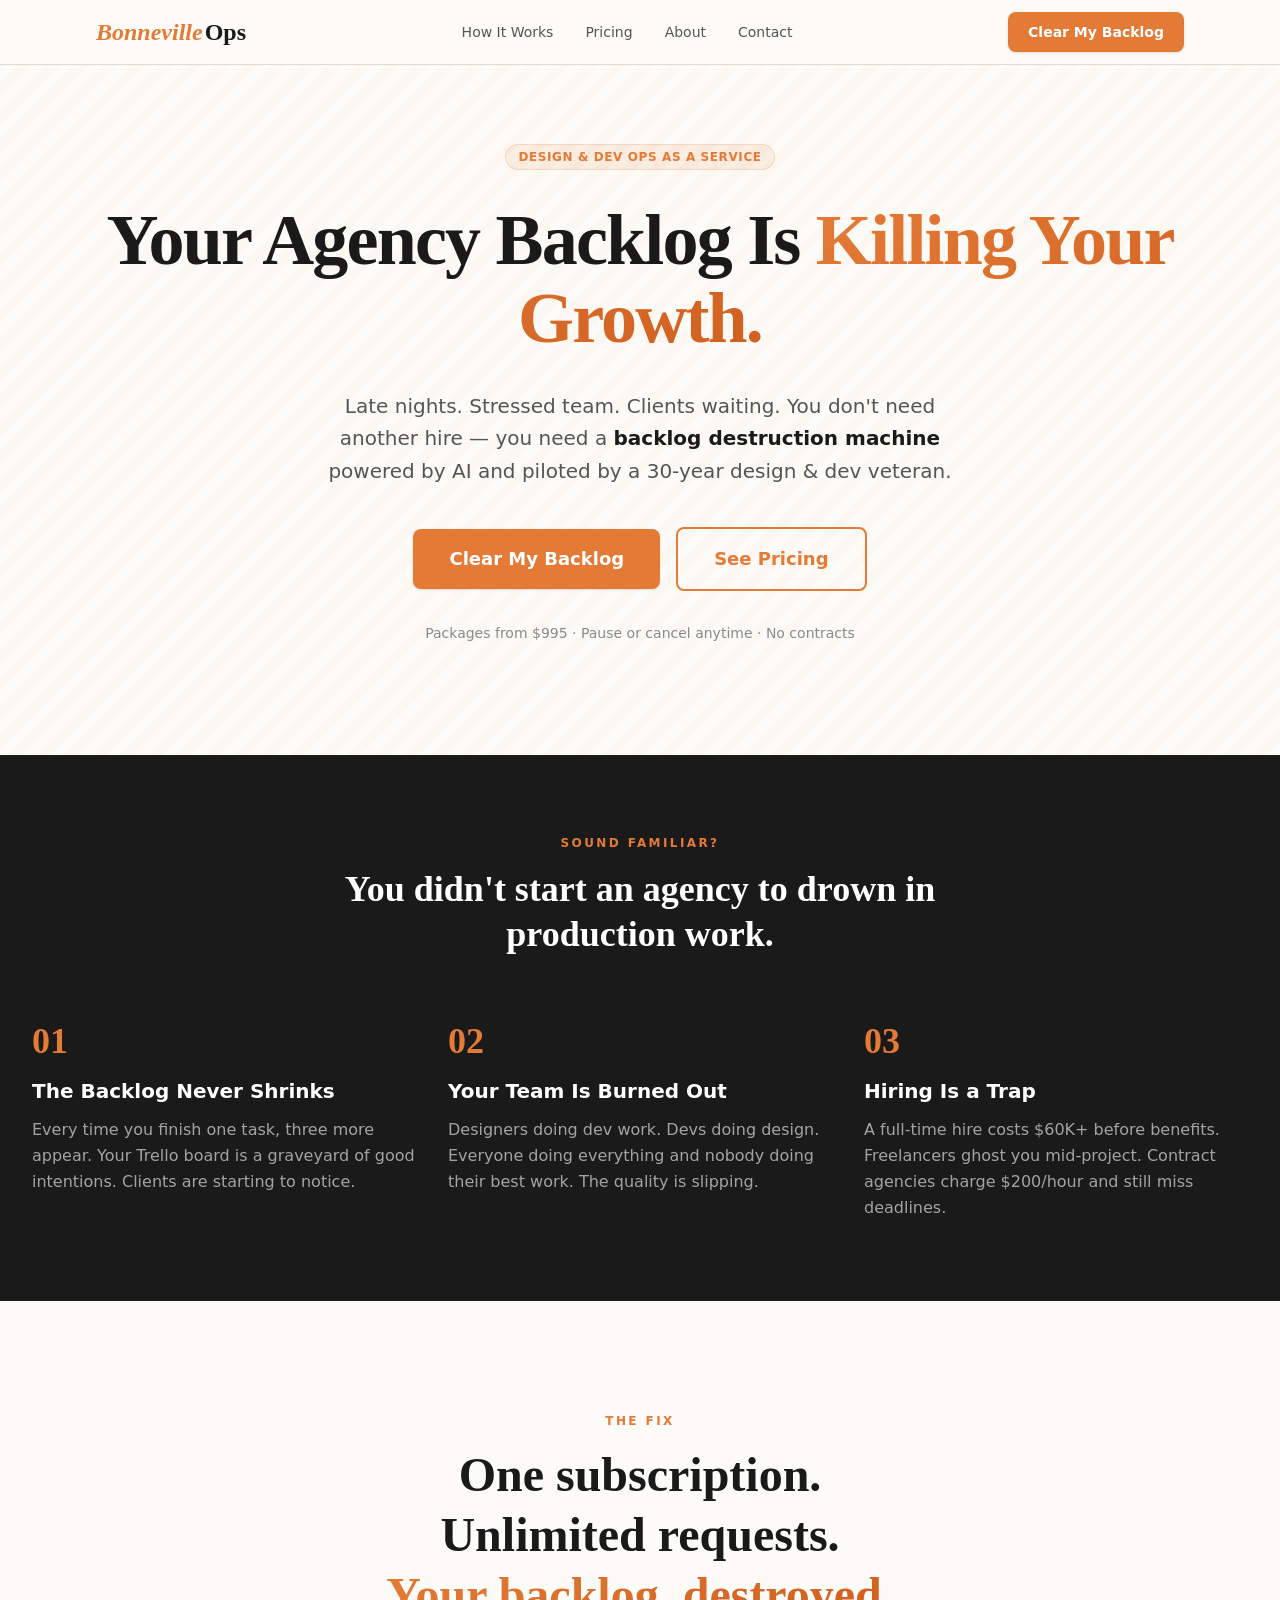
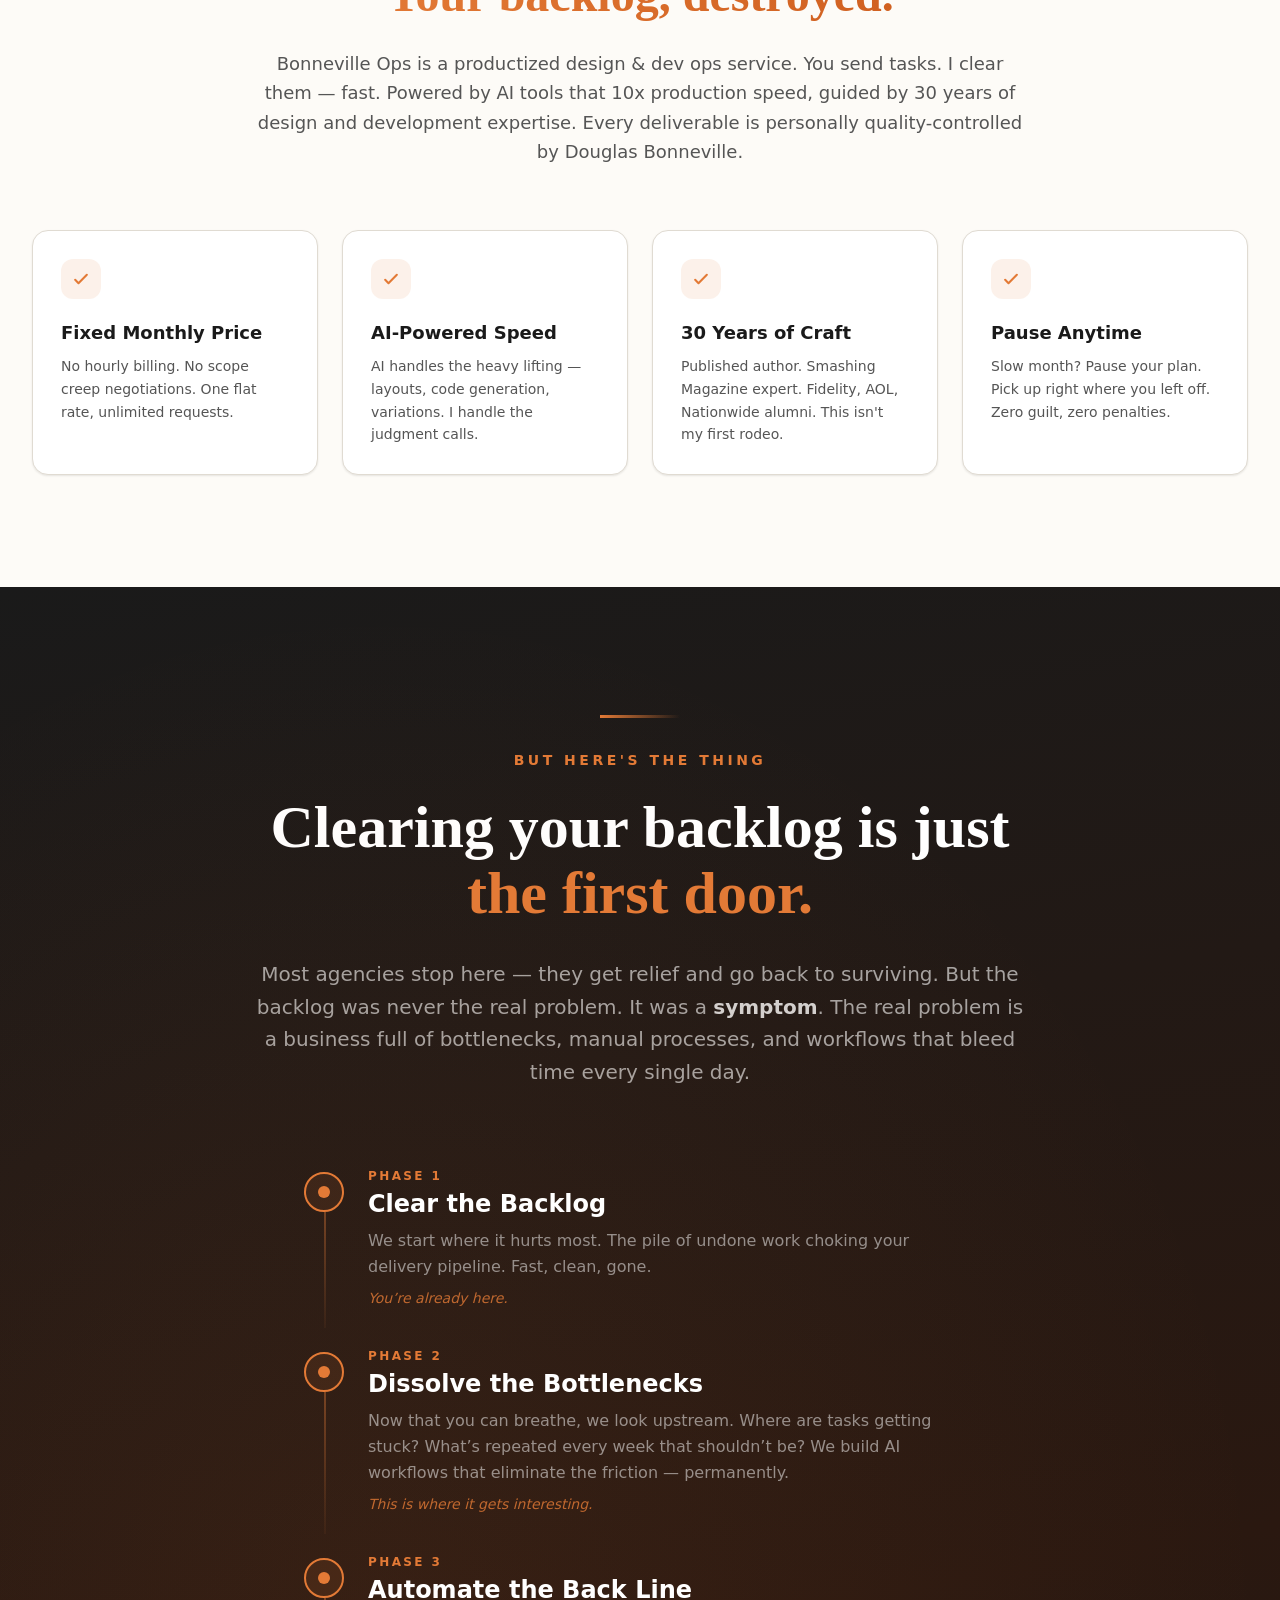
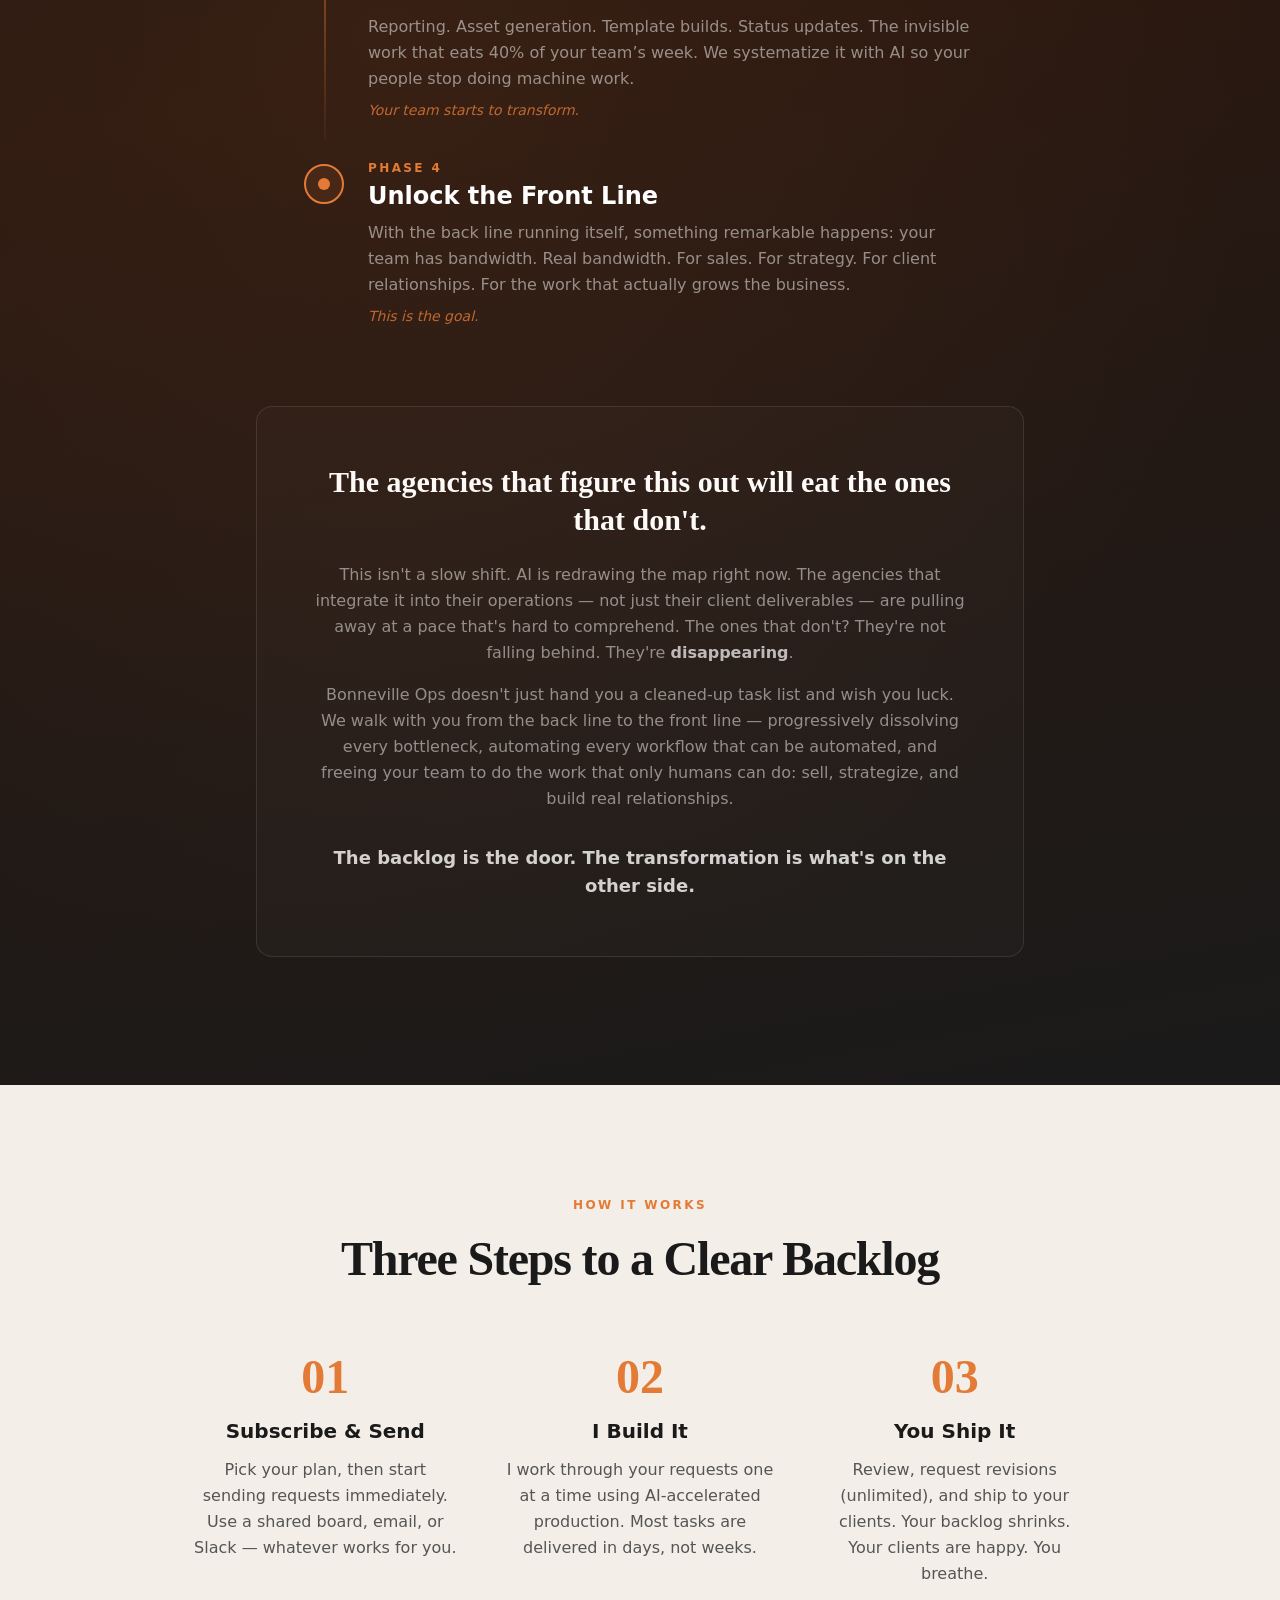
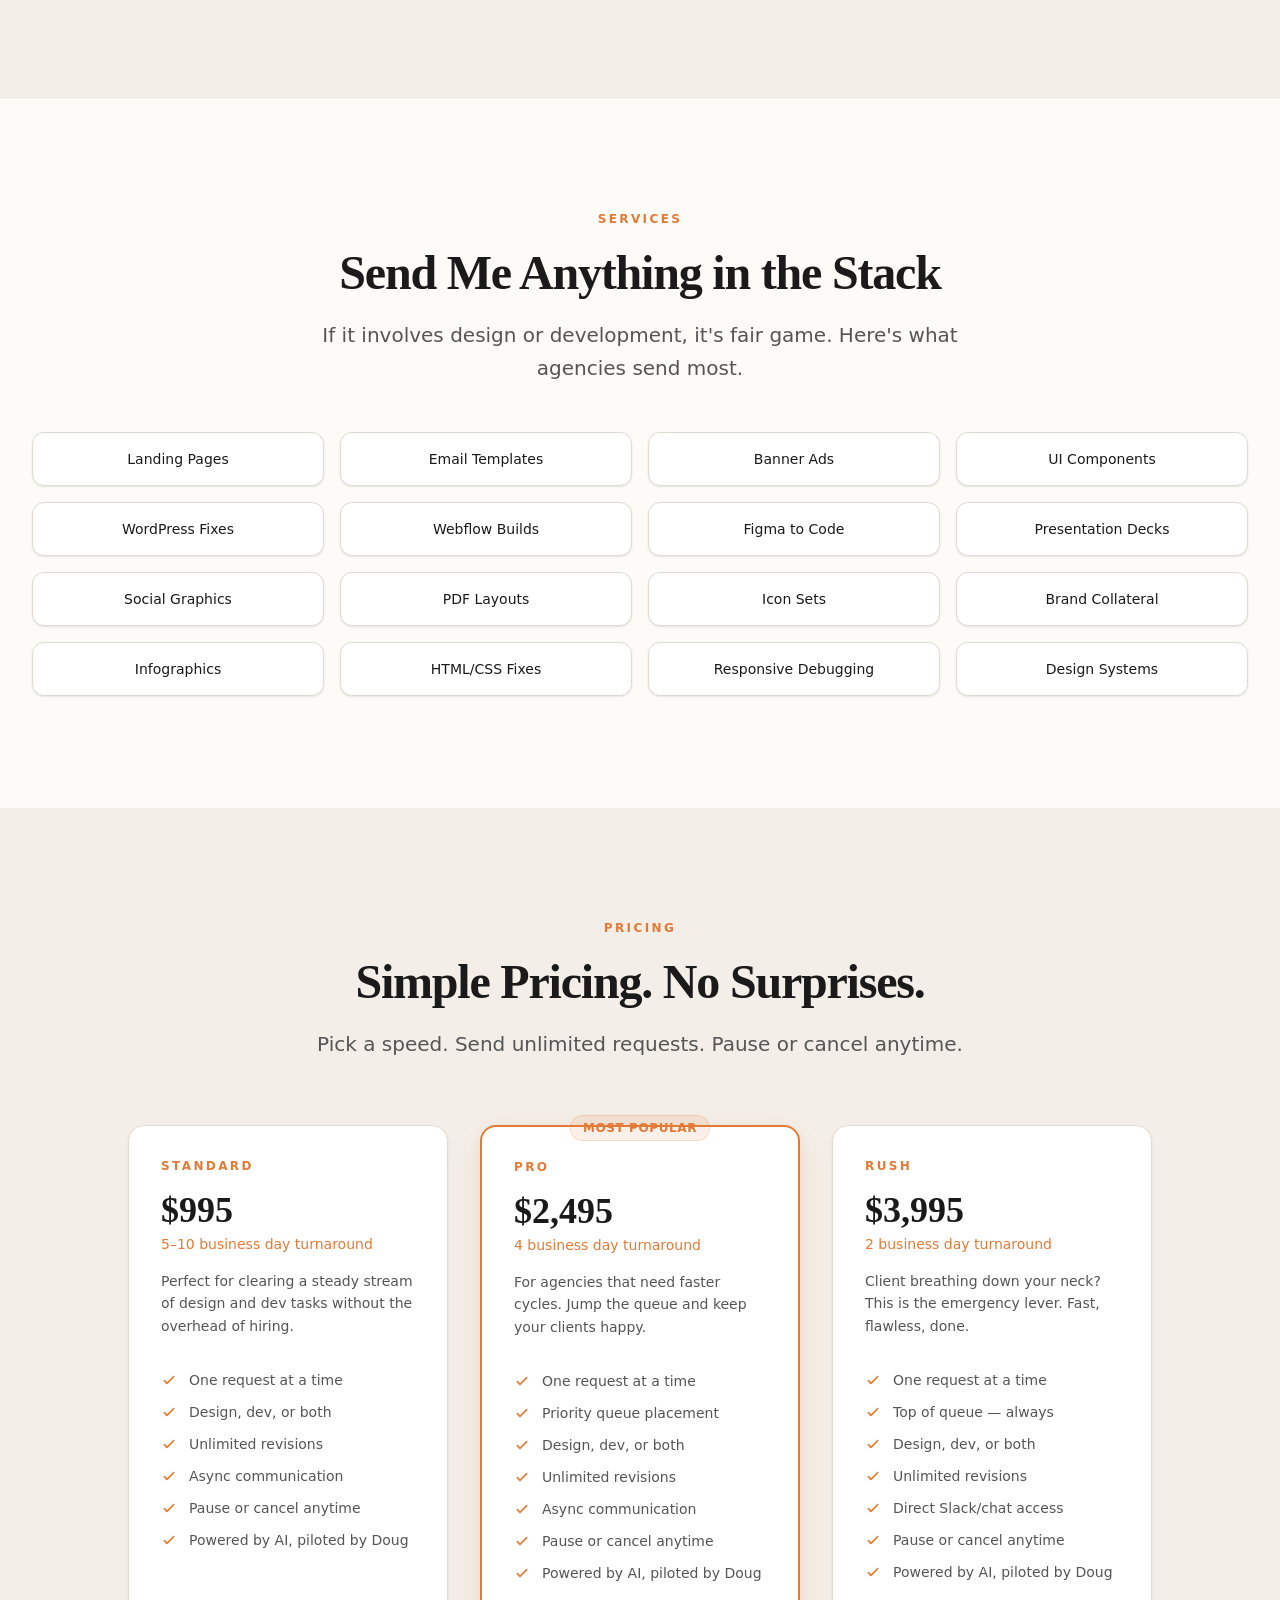
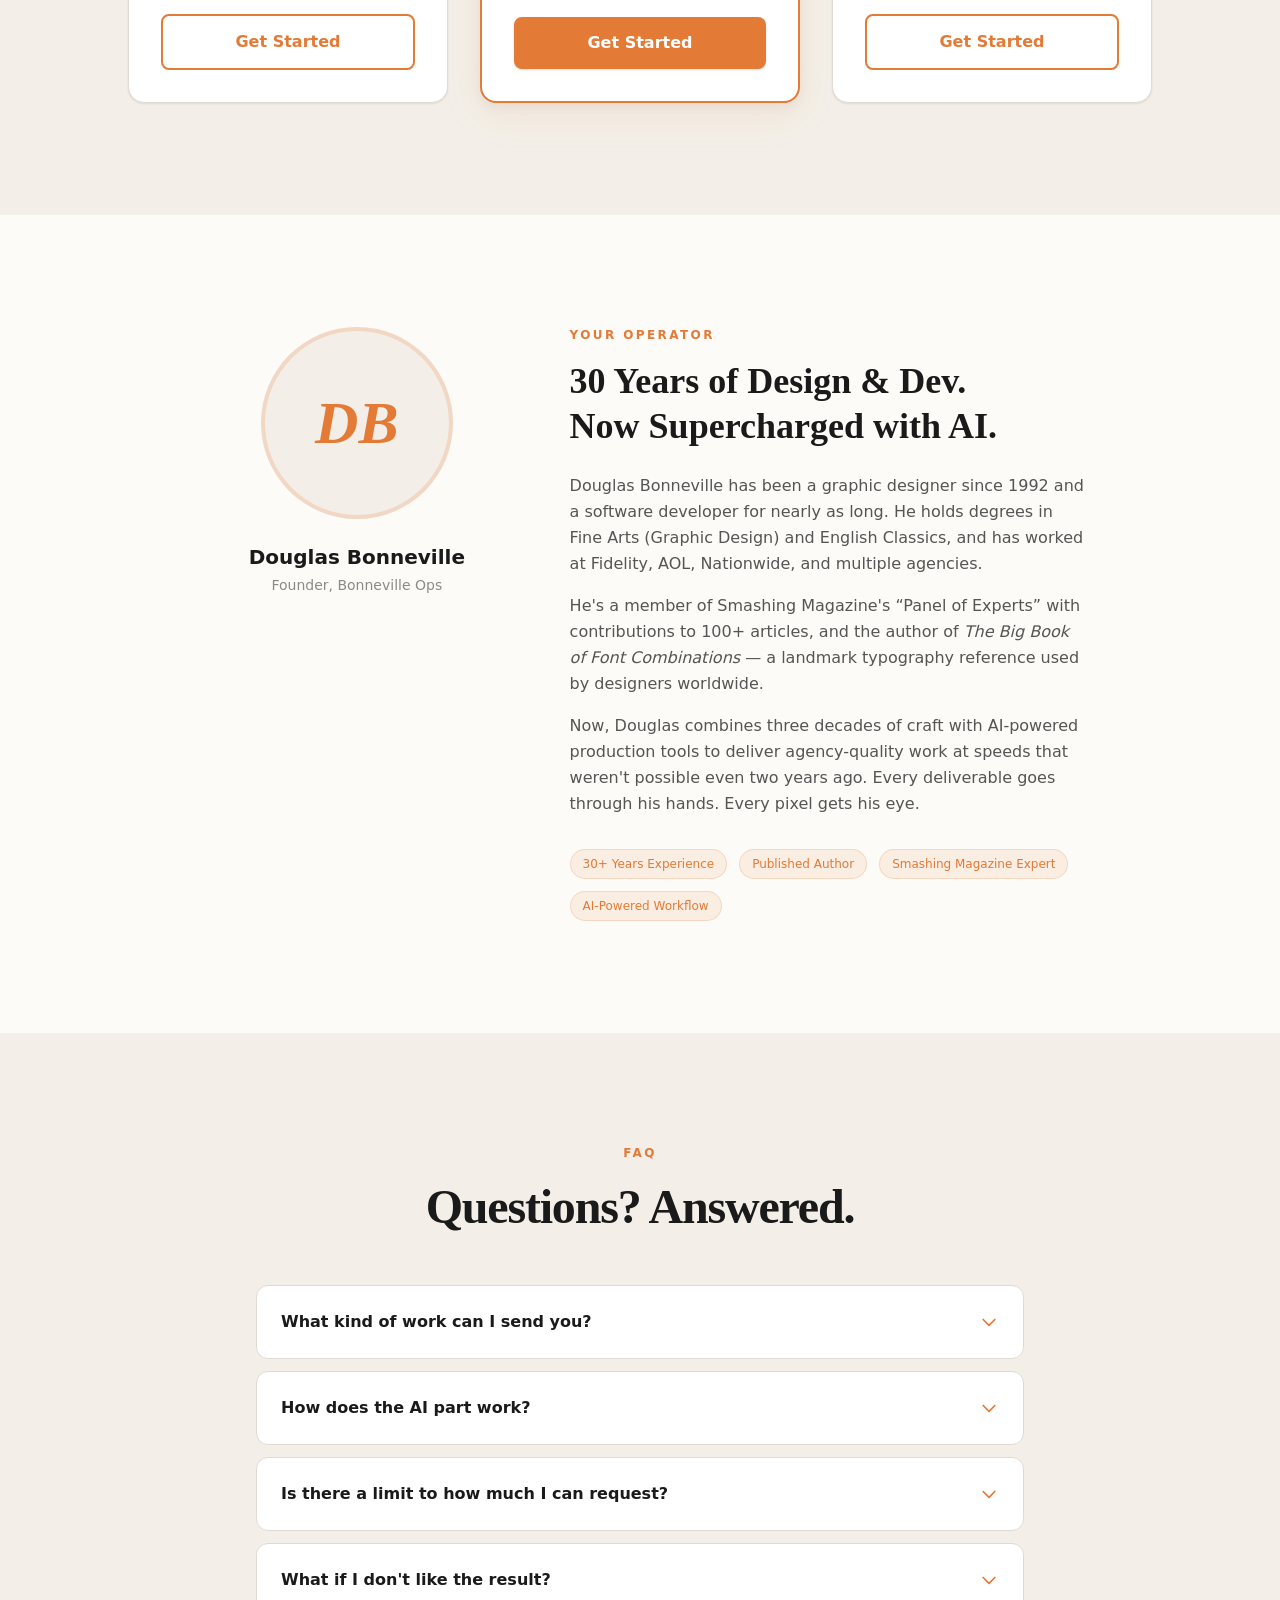
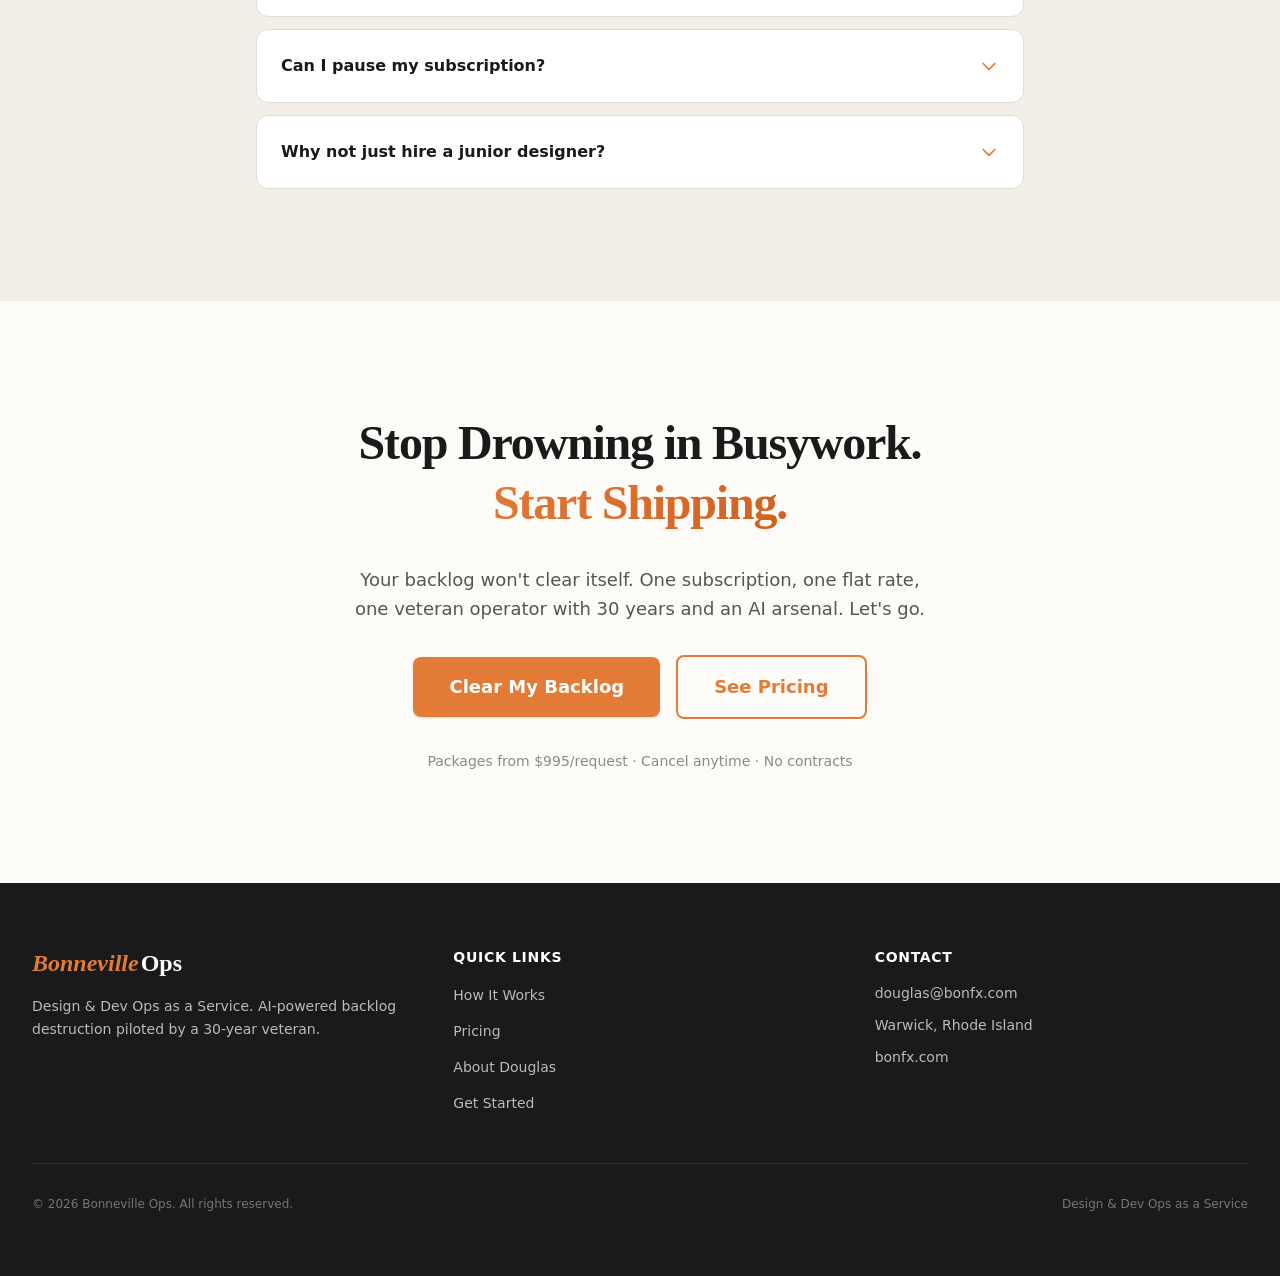
==== commit b5707a13: "Update contact email to douglas@bonfx.com Co-Authored-By: Claude Opus 4.6 <noreply@anthropic.com>" ====
--- a/bonnevilleops/public/index.html
+++ b/bonnevilleops/public/index.html
@@ -2,4 +2,4 @@
 <!-- saved from url=(0042)/ -->
 <html lang="en" class="__variable_0d7163 __variable_0a80b4"><head><meta http-equiv="Content-Type" content="text/html; charset=UTF-8"><meta name="viewport" content="width=device-width, initial-scale=1"><link rel="preload" href="./fonts/13971731025ec697-s.p.woff2" as="font" crossorigin="" type="font/woff2"><link rel="preload" href="./fonts/eaead17c7dbfcd5d-s.p.woff2" as="font" crossorigin="" type="font/woff2"><style>@font-face{font-family:DM Sans;font-style:normal;font-weight:100 1000;font-display:swap;src:url(/./fonts/7ab938503e4547a1-s.woff2) format("woff2");unicode-range:u+0100-02ba,u+02bd-02c5,u+02c7-02cc,u+02ce-02d7,u+02dd-02ff,u+0304,u+0308,u+0329,u+1d00-1dbf,u+1e00-1e9f,u+1ef2-1eff,u+2020,u+20a0-20ab,u+20ad-20c0,u+2113,u+2c60-2c7f,u+a720-a7ff}@font-face{font-family:DM Sans;font-style:normal;font-weight:100 1000;font-display:swap;src:url(/./fonts/13971731025ec697-s.p.woff2) format("woff2");unicode-range:u+00??,u+0131,u+0152-0153,u+02bb-02bc,u+02c6,u+02da,u+02dc,u+0304,u+0308,u+0329,u+2000-206f,u+20ac,u+2122,u+2191,u+2193,u+2212,u+2215,u+feff,u+fffd}@font-face{font-family:DM Sans Fallback;src:local("Arial");ascent-override:94.90%;descent-override:29.66%;line-gap-override:0.00%;size-adjust:104.53%}.__className_0d7163{font-family:DM Sans,DM Sans Fallback;font-style:normal}.__variable_0d7163{--font-dm-sans:"DM Sans","DM Sans Fallback"}@font-face{font-family:Playfair Display;font-style:normal;font-weight:400 900;font-display:swap;src:url(/./fonts/47f136985ef5b5cb-s.woff2) format("woff2");unicode-range:u+0301,u+0400-045f,u+0490-0491,u+04b0-04b1,u+2116}@font-face{font-family:Playfair Display;font-style:normal;font-weight:400 900;font-display:swap;src:url(/./fonts/4ead58c4dcc3f285-s.woff2) format("woff2");unicode-range:u+0102-0103,u+0110-0111,u+0128-0129,u+0168-0169,u+01a0-01a1,u+01af-01b0,u+0300-0301,u+0303-0304,u+0308-0309,u+0323,u+0329,u+1ea0-1ef9,u+20ab}@font-face{font-family:Playfair Display;font-style:normal;font-weight:400 900;font-display:swap;src:url(/./fonts/28a2004cf8372660-s.woff2) format("woff2");unicode-range:u+0100-02ba,u+02bd-02c5,u+02c7-02cc,u+02ce-02d7,u+02dd-02ff,u+0304,u+0308,u+0329,u+1d00-1dbf,u+1e00-1e9f,u+1ef2-1eff,u+2020,u+20a0-20ab,u+20ad-20c0,u+2113,u+2c60-2c7f,u+a720-a7ff}@font-face{font-family:Playfair Display;font-style:normal;font-weight:400 900;font-display:swap;src:url(/./fonts/eaead17c7dbfcd5d-s.p.woff2) format("woff2");unicode-range:u+00??,u+0131,u+0152-0153,u+02bb-02bc,u+02c6,u+02da,u+02dc,u+0304,u+0308,u+0329,u+2000-206f,u+20ac,u+2122,u+2191,u+2193,u+2212,u+2215,u+feff,u+fffd}@font-face{font-family:Playfair Display Fallback;src:local("Times New Roman");ascent-override:97.25%;descent-override:22.56%;line-gap-override:0.00%;size-adjust:111.26%}.__className_0a80b4{font-family:Playfair Display,Playfair Display Fallback;font-style:normal}.__variable_0a80b4{--font-playfair:"Playfair Display","Playfair Display Fallback"}
 
-/*! tailwindcss v4.2.1 | MIT License | https://tailwindcss.com */@layer properties{@supports (((-webkit-hyphens:none)) and (not (margin-trim:inline))) or ((-moz-orient:inline) and (not (color:rgb(from red r g b)))){*,::backdrop,:after,:before{--tw-translate-x:0;--tw-translate-y:0;--tw-translate-z:0;--tw-space-y-reverse:0;--tw-border-style:solid;--tw-leading:initial;--tw-font-weight:initial;--tw-tracking:initial;--tw-shadow:0 0 #0000;--tw-shadow-color:initial;--tw-shadow-alpha:100%;--tw-inset-shadow:0 0 #0000;--tw-inset-shadow-color:initial;--tw-inset-shadow-alpha:100%;--tw-ring-color:initial;--tw-ring-shadow:0 0 #0000;--tw-inset-ring-color:initial;--tw-inset-ring-shadow:0 0 #0000;--tw-ring-inset:initial;--tw-ring-offset-width:0px;--tw-ring-offset-color:#fff;--tw-ring-offset-shadow:0 0 #0000;--tw-outline-style:solid;--tw-blur:initial;--tw-brightness:initial;--tw-contrast:initial;--tw-grayscale:initial;--tw-hue-rotate:initial;--tw-invert:initial;--tw-opacity:initial;--tw-saturate:initial;--tw-sepia:initial;--tw-drop-shadow:initial;--tw-drop-shadow-color:initial;--tw-drop-shadow-alpha:100%;--tw-drop-shadow-size:initial;--tw-backdrop-blur:initial;--tw-backdrop-brightness:initial;--tw-backdrop-contrast:initial;--tw-backdrop-grayscale:initial;--tw-backdrop-hue-rotate:initial;--tw-backdrop-invert:initial;--tw-backdrop-opacity:initial;--tw-backdrop-saturate:initial;--tw-backdrop-sepia:initial;--tw-duration:initial}}}@layer theme{:host,:root{--font-sans:"DM Sans",ui-sans-serif,system-ui,sans-serif;--font-mono:ui-monospace,SFMono-Regular,Menlo,Monaco,Consolas,"Liberation Mono","Courier New",monospace;--color-amber-50:oklch(98.7% .022 95.277);--color-amber-200:oklch(92.4% .12 95.746);--color-amber-700:oklch(55.5% .163 48.998);--color-green-50:oklch(98.2% .018 155.826);--color-green-200:oklch(92.5% .084 155.995);--color-green-700:oklch(52.7% .154 150.069);--color-white:#fff;--spacing:.25rem;--container-xl:36rem;--container-2xl:42rem;--container-3xl:48rem;--container-4xl:56rem;--container-5xl:64rem;--container-6xl:72rem;--container-7xl:80rem;--text-xs:.75rem;--text-xs--line-height:calc(1 / .75);--text-sm:.875rem;--text-sm--line-height:calc(1.25 / .875);--text-base:1rem;--text-base--line-height:calc(1.5 / 1);--text-lg:1.125rem;--text-lg--line-height:calc(1.75 / 1.125);--text-xl:1.25rem;--text-xl--line-height:calc(1.75 / 1.25);--text-2xl:1.5rem;--text-2xl--line-height:calc(2 / 1.5);--text-3xl:1.875rem;--text-3xl--line-height:calc(2.25 / 1.875);--text-4xl:2.25rem;--text-4xl--line-height:calc(2.5 / 2.25);--text-5xl:3rem;--text-5xl--line-height:1;--text-6xl:3.75rem;--text-6xl--line-height:1;--text-7xl:4.5rem;--text-7xl--line-height:1;--font-weight-medium:500;--font-weight-semibold:600;--font-weight-bold:700;--tracking-tight:-.025em;--tracking-wider:.05em;--leading-tight:1.25;--leading-relaxed:1.625;--radius-lg:.5rem;--radius-xl:.75rem;--radius-2xl:1rem;--blur-lg:16px;--blur-xl:24px;--blur-3xl:64px;--default-transition-duration:.15s;--default-transition-timing-function:cubic-bezier(.4,0,.2,1);--default-font-family:var(--font-sans);--default-mono-font-family:var(--font-mono);--font-display:"Playfair Display",ui-serif,Georgia,serif;--color-bg-primary:#fdfbf7;--color-bg-secondary:#f3efe8;--color-bg-card:#fff;--color-bg-dark:#1a1a1a;--color-border:#e0dbd2;--color-border-hover:#c8c1b5;--color-text-primary:#1a1a1a;--color-text-secondary:#555;--color-text-muted:#8a8a8a;--color-accent:#e37a36;--color-accent-hover:#c96a2b;--color-cta:#e37a36;--color-metric:#e37a36}}@layer base{*,::backdrop,:after,:before{box-sizing:border-box;border:0 solid;margin:0;padding:0}::file-selector-button{box-sizing:border-box;border:0 solid;margin:0;padding:0}:host,html{-webkit-text-size-adjust:100%;tab-size:4;line-height:1.5;font-family:var(--default-font-family,ui-sans-serif,system-ui,sans-serif,"Apple Color Emoji","Segoe UI Emoji","Segoe UI Symbol","Noto Color Emoji");font-feature-settings:var(--default-font-feature-settings,normal);font-variation-settings:var(--default-font-variation-settings,normal);-webkit-tap-highlight-color:transparent}hr{height:0;color:inherit;border-top-width:1px}abbr:where([title]){-webkit-text-decoration:underline dotted;text-decoration:underline dotted}h1,h2,h3,h4,h5,h6{font-size:inherit;font-weight:inherit}a{color:inherit;-webkit-text-decoration:inherit;text-decoration:inherit}b,strong{font-weight:bolder}code,kbd,pre,samp{font-family:var(--default-mono-font-family,ui-monospace,SFMono-Regular,Menlo,Monaco,Consolas,"Liberation Mono","Courier New",monospace);font-feature-settings:var(--default-mono-font-feature-settings,normal);font-variation-settings:var(--default-mono-font-variation-settings,normal);font-size:1em}small{font-size:80%}sub,sup{vertical-align:baseline;font-size:75%;line-height:0;position:relative}sub{bottom:-.25em}sup{top:-.5em}table{text-indent:0;border-color:inherit;border-collapse:collapse}:-moz-focusring{outline:auto}progress{vertical-align:baseline}summary{display:list-item}menu,ol,ul{list-style:none}audio,canvas,embed,iframe,img,object,svg,video{vertical-align:middle;display:block}img,video{max-width:100%;height:auto}button,input,optgroup,select,textarea{font:inherit;font-feature-settings:inherit;font-variation-settings:inherit;letter-spacing:inherit;color:inherit;opacity:1;background-color:#0000;border-radius:0}::file-selector-button{font:inherit;font-feature-settings:inherit;font-variation-settings:inherit;letter-spacing:inherit;color:inherit;opacity:1;background-color:#0000;border-radius:0}:where(select:is([multiple],[size])) optgroup{font-weight:bolder}:where(select:is([multiple],[size])) optgroup option{padding-inline-start:20px}::file-selector-button{margin-inline-end:4px}::placeholder{opacity:1}@supports (not ((-webkit-appearance:-apple-pay-button))) or (contain-intrinsic-size:1px){::placeholder{color:currentColor}@supports (color:color-mix(in lab,red,red)){::placeholder{color:color-mix(in oklab,currentcolor 50%,transparent)}}}textarea{resize:vertical}::-webkit-search-decoration{-webkit-appearance:none}::-webkit-date-and-time-value{min-height:1lh;text-align:inherit}::-webkit-datetime-edit{display:inline-flex}::-webkit-datetime-edit-fields-wrapper{padding:0}::-webkit-datetime-edit,::-webkit-datetime-edit-year-field{padding-block:0}::-webkit-datetime-edit-day-field,::-webkit-datetime-edit-month-field{padding-block:0}::-webkit-datetime-edit-hour-field,::-webkit-datetime-edit-minute-field{padding-block:0}::-webkit-datetime-edit-millisecond-field,::-webkit-datetime-edit-second-field{padding-block:0}::-webkit-datetime-edit-meridiem-field{padding-block:0}::-webkit-calendar-picker-indicator{line-height:1}:-moz-ui-invalid{box-shadow:none}button,input:where([type=button],[type=reset],[type=submit]){appearance:button}::file-selector-button{appearance:button}::-webkit-inner-spin-button,::-webkit-outer-spin-button{height:auto}[hidden]:where(:not([hidden=until-found])){display:none!important}}@layer components;@layer utilities{.pointer-events-none{pointer-events:none}.invisible{visibility:hidden}.absolute{position:absolute}.fixed{position:fixed}.relative{position:relative}.inset-0{inset:calc(var(--spacing) * 0)}.start{inset-inline-start:var(--spacing)}.-top-3{top:calc(var(--spacing) * -3)}.top-0{top:calc(var(--spacing) * 0)}.top-6{top:calc(var(--spacing) * 6)}.right-0{right:calc(var(--spacing) * 0)}.right-6{right:calc(var(--spacing) * 6)}.left-0{left:calc(var(--spacing) * 0)}.left-1\/2{left:50%}.z-10{z-index:10}.z-50{z-index:50}.mx-auto{margin-inline:auto}.mt-0\.5{margin-top:calc(var(--spacing) * .5)}.mt-1{margin-top:calc(var(--spacing) * 1)}.mt-2{margin-top:calc(var(--spacing) * 2)}.mt-3{margin-top:calc(var(--spacing) * 3)}.mt-4{margin-top:calc(var(--spacing) * 4)}.mt-8{margin-top:calc(var(--spacing) * 8)}.mt-12{margin-top:calc(var(--spacing) * 12)}.mt-16{margin-top:calc(var(--spacing) * 16)}.mb-1{margin-bottom:calc(var(--spacing) * 1)}.mb-2{margin-bottom:calc(var(--spacing) * 2)}.mb-3{margin-bottom:calc(var(--spacing) * 3)}.mb-4{margin-bottom:calc(var(--spacing) * 4)}.mb-5{margin-bottom:calc(var(--spacing) * 5)}.mb-6{margin-bottom:calc(var(--spacing) * 6)}.mb-8{margin-bottom:calc(var(--spacing) * 8)}.mb-16{margin-bottom:calc(var(--spacing) * 16)}.mb-20{margin-bottom:calc(var(--spacing) * 20)}.block{display:block}.flex{display:flex}.grid{display:grid}.hidden{display:none}.inline-flex{display:inline-flex}.h-3{height:calc(var(--spacing) * 3)}.h-4{height:calc(var(--spacing) * 4)}.h-5{height:calc(var(--spacing) * 5)}.h-8{height:calc(var(--spacing) * 8)}.h-10{height:calc(var(--spacing) * 10)}.h-12{height:calc(var(--spacing) * 12)}.h-16{height:calc(var(--spacing) * 16)}.h-48{height:calc(var(--spacing) * 48)}.w-3{width:calc(var(--spacing) * 3)}.w-4{width:calc(var(--spacing) * 4)}.w-5{width:calc(var(--spacing) * 5)}.w-8{width:calc(var(--spacing) * 8)}.w-10{width:calc(var(--spacing) * 10)}.w-12{width:calc(var(--spacing) * 12)}.w-16{width:calc(var(--spacing) * 16)}.w-48{width:calc(var(--spacing) * 48)}.w-full{width:100%}.w-px{width:1px}.max-w-2xl{max-width:var(--container-2xl)}.max-w-3xl{max-width:var(--container-3xl)}.max-w-4xl{max-width:var(--container-4xl)}.max-w-5xl{max-width:var(--container-5xl)}.max-w-6xl{max-width:var(--container-6xl)}.max-w-7xl{max-width:var(--container-7xl)}.max-w-xl{max-width:var(--container-xl)}.flex-1{flex:1}.flex-shrink-0{flex-shrink:0}.-translate-x-1\/2{--tw-translate-x:calc(calc(1 / 2 * 100%) * -1);translate:var(--tw-translate-x) var(--tw-translate-y)}.rotate-180{rotate:180deg}.cursor-pointer{cursor:pointer}.resize-none{resize:none}.grid-cols-1{grid-template-columns:repeat(1,minmax(0,1fr))}.grid-cols-2{grid-template-columns:repeat(2,minmax(0,1fr))}.flex-col{flex-direction:column}.flex-wrap{flex-wrap:wrap}.items-center{align-items:center}.items-start{align-items:flex-start}.justify-between{justify-content:space-between}.justify-center{justify-content:center}.gap-0\.5{gap:calc(var(--spacing) * .5)}.gap-2{gap:calc(var(--spacing) * 2)}.gap-3{gap:calc(var(--spacing) * 3)}.gap-4{gap:calc(var(--spacing) * 4)}.gap-6{gap:calc(var(--spacing) * 6)}.gap-8{gap:calc(var(--spacing) * 8)}.gap-12{gap:calc(var(--spacing) * 12)}.gap-16{gap:calc(var(--spacing) * 16)}:where(.space-y-2>:not(:last-child)){--tw-space-y-reverse:0;margin-block-start:calc(calc(var(--spacing) * 2) * var(--tw-space-y-reverse));margin-block-end:calc(calc(var(--spacing) * 2) * calc(1 - var(--tw-space-y-reverse)))}:where(.space-y-3>:not(:last-child)){--tw-space-y-reverse:0;margin-block-start:calc(calc(var(--spacing) * 3) * var(--tw-space-y-reverse));margin-block-end:calc(calc(var(--spacing) * 3) * calc(1 - var(--tw-space-y-reverse)))}:where(.space-y-4>:not(:last-child)){--tw-space-y-reverse:0;margin-block-start:calc(calc(var(--spacing) * 4) * var(--tw-space-y-reverse));margin-block-end:calc(calc(var(--spacing) * 4) * calc(1 - var(--tw-space-y-reverse)))}:where(.space-y-6>:not(:last-child)){--tw-space-y-reverse:0;margin-block-start:calc(calc(var(--spacing) * 6) * var(--tw-space-y-reverse));margin-block-end:calc(calc(var(--spacing) * 6) * calc(1 - var(--tw-space-y-reverse)))}:where(.space-y-10>:not(:last-child)){--tw-space-y-reverse:0;margin-block-start:calc(calc(var(--spacing) * 10) * var(--tw-space-y-reverse));margin-block-end:calc(calc(var(--spacing) * 10) * calc(1 - var(--tw-space-y-reverse)))}.overflow-hidden{overflow:hidden}.rounded-2xl{border-radius:var(--radius-2xl)}.rounded-full{border-radius:3.40282e+38px}.rounded-lg{border-radius:var(--radius-lg)}.rounded-xl{border-radius:var(--radius-xl)}.border{border-style:var(--tw-border-style);border-width:1px}.border-2{border-style:var(--tw-border-style);border-width:2px}.border-4{border-style:var(--tw-border-style);border-width:4px}.border-t{border-top-style:var(--tw-border-style);border-top-width:1px}.border-b{border-bottom-style:var(--tw-border-style);border-bottom-width:1px}.border-accent{border-color:var(--color-accent)}.border-accent\/20{border-color:#e37a3633}@supports (color:color-mix(in lab,red,red)){.border-accent\/20{border-color:color-mix(in oklab,var(--color-accent) 20%,transparent)}}.border-accent\/30{border-color:#e37a364d}@supports (color:color-mix(in lab,red,red)){.border-accent\/30{border-color:color-mix(in oklab,var(--color-accent) 30%,transparent)}}.border-amber-200{border-color:var(--color-amber-200)}.border-border{border-color:var(--color-border)}.border-green-200{border-color:var(--color-green-200)}.border-white\/10{border-color:#ffffff1a}@supports (color:color-mix(in lab,red,red)){.border-white\/10{border-color:color-mix(in oklab,var(--color-white) 10%,transparent)}}.bg-accent{background-color:var(--color-accent)}.bg-accent\/10{background-color:#e37a361a}@supports (color:color-mix(in lab,red,red)){.bg-accent\/10{background-color:color-mix(in oklab,var(--color-accent) 10%,transparent)}}.bg-amber-50{background-color:var(--color-amber-50)}.bg-bg-card{background-color:var(--color-bg-card)}.bg-bg-dark{background-color:var(--color-bg-dark)}.bg-bg-primary{background-color:var(--color-bg-primary)}.bg-bg-primary\/90{background-color:#fdfbf7e6}@supports (color:color-mix(in lab,red,red)){.bg-bg-primary\/90{background-color:color-mix(in oklab,var(--color-bg-primary) 90%,transparent)}}.bg-bg-primary\/98{background-color:#fdfbf7fa}@supports (color:color-mix(in lab,red,red)){.bg-bg-primary\/98{background-color:color-mix(in oklab,var(--color-bg-primary) 98%,transparent)}}.bg-bg-secondary{background-color:var(--color-bg-secondary)}.bg-border{background-color:var(--color-border)}.bg-green-50{background-color:var(--color-green-50)}.bg-white\/\[0\.02\]{background-color:#ffffff05}@supports (color:color-mix(in lab,red,red)){.bg-white\/\[0\.02\]{background-color:color-mix(in oklab,var(--color-white) 2%,transparent)}}.p-2{padding:calc(var(--spacing) * 2)}.p-6{padding:calc(var(--spacing) * 6)}.p-7{padding:calc(var(--spacing) * 7)}.p-8{padding:calc(var(--spacing) * 8)}.p-10{padding:calc(var(--spacing) * 10)}.px-3{padding-inline:calc(var(--spacing) * 3)}.px-4{padding-inline:calc(var(--spacing) * 4)}.px-5{padding-inline:calc(var(--spacing) * 5)}.px-6{padding-inline:calc(var(--spacing) * 6)}.px-7{padding-inline:calc(var(--spacing) * 7)}.px-9{padding-inline:calc(var(--spacing) * 9)}.py-1{padding-block:calc(var(--spacing) * 1)}.py-1\.5{padding-block:calc(var(--spacing) * 1.5)}.py-2\.5{padding-block:calc(var(--spacing) * 2.5)}.py-3{padding-block:calc(var(--spacing) * 3)}.py-3\.5{padding-block:calc(var(--spacing) * 3.5)}.py-4{padding-block:calc(var(--spacing) * 4)}.py-16{padding-block:calc(var(--spacing) * 16)}.py-20{padding-block:calc(var(--spacing) * 20)}.py-24{padding-block:calc(var(--spacing) * 24)}.pt-1{padding-top:calc(var(--spacing) * 1)}.pt-8{padding-top:calc(var(--spacing) * 8)}.pt-28{padding-top:calc(var(--spacing) * 28)}.pt-32{padding-top:calc(var(--spacing) * 32)}.pr-4{padding-right:calc(var(--spacing) * 4)}.pb-6{padding-bottom:calc(var(--spacing) * 6)}.pb-12{padding-bottom:calc(var(--spacing) * 12)}.pb-20{padding-bottom:calc(var(--spacing) * 20)}.pb-24{padding-bottom:calc(var(--spacing) * 24)}.text-center{text-align:center}.text-left{text-align:left}.font-display{font-family:var(--font-display)}.font-mono{font-family:var(--font-mono)}.font-sans{font-family:var(--font-sans)}.text-2xl{font-size:var(--text-2xl);line-height:var(--tw-leading,var(--text-2xl--line-height))}.text-3xl{font-size:var(--text-3xl);line-height:var(--tw-leading,var(--text-3xl--line-height))}.text-4xl{font-size:var(--text-4xl);line-height:var(--tw-leading,var(--text-4xl--line-height))}.text-5xl{font-size:var(--text-5xl);line-height:var(--tw-leading,var(--text-5xl--line-height))}.text-6xl{font-size:var(--text-6xl);line-height:var(--tw-leading,var(--text-6xl--line-height))}.text-base{font-size:var(--text-base);line-height:var(--tw-leading,var(--text-base--line-height))}.text-lg{font-size:var(--text-lg);line-height:var(--tw-leading,var(--text-lg--line-height))}.text-sm{font-size:var(--text-sm);line-height:var(--tw-leading,var(--text-sm--line-height))}.text-xl{font-size:var(--text-xl);line-height:var(--tw-leading,var(--text-xl--line-height))}.text-xs{font-size:var(--text-xs);line-height:var(--tw-leading,var(--text-xs--line-height))}.leading-\[1\.1\]{--tw-leading:1.1;line-height:1.1}.leading-\[1\.08\]{--tw-leading:1.08;line-height:1.08}.leading-relaxed{--tw-leading:var(--leading-relaxed);line-height:var(--leading-relaxed)}.leading-tight{--tw-leading:var(--leading-tight);line-height:var(--leading-tight)}.font-bold{--tw-font-weight:var(--font-weight-bold);font-weight:var(--font-weight-bold)}.font-medium{--tw-font-weight:var(--font-weight-medium);font-weight:var(--font-weight-medium)}.font-semibold{--tw-font-weight:var(--font-weight-semibold);font-weight:var(--font-weight-semibold)}.tracking-\[0\.2em\]{--tw-tracking:.2em;letter-spacing:.2em}.tracking-\[0\.25em\]{--tw-tracking:.25em;letter-spacing:.25em}.tracking-tight{--tw-tracking:var(--tracking-tight);letter-spacing:var(--tracking-tight)}.tracking-wider{--tw-tracking:var(--tracking-wider);letter-spacing:var(--tracking-wider)}.text-accent{color:var(--color-accent)}.text-accent\/20{color:#e37a3633}@supports (color:color-mix(in lab,red,red)){.text-accent\/20{color:color-mix(in oklab,var(--color-accent) 20%,transparent)}}.text-accent\/80{color:#e37a36cc}@supports (color:color-mix(in lab,red,red)){.text-accent\/80{color:color-mix(in oklab,var(--color-accent) 80%,transparent)}}.text-amber-700{color:var(--color-amber-700)}.text-cta{color:var(--color-cta)}.text-green-700{color:var(--color-green-700)}.text-metric{color:var(--color-metric)}.text-text-muted{color:var(--color-text-muted)}.text-text-primary{color:var(--color-text-primary)}.text-text-secondary{color:var(--color-text-secondary)}.text-white{color:var(--color-white)}.text-white\/40{color:#fff6}@supports (color:color-mix(in lab,red,red)){.text-white\/40{color:color-mix(in oklab,var(--color-white) 40%,transparent)}}.text-white\/50{color:#ffffff80}@supports (color:color-mix(in lab,red,red)){.text-white\/50{color:color-mix(in oklab,var(--color-white) 50%,transparent)}}.text-white\/60{color:#fff9}@supports (color:color-mix(in lab,red,red)){.text-white\/60{color:color-mix(in oklab,var(--color-white) 60%,transparent)}}.text-white\/70{color:#ffffffb3}@supports (color:color-mix(in lab,red,red)){.text-white\/70{color:color-mix(in oklab,var(--color-white) 70%,transparent)}}.text-white\/80{color:#fffc}@supports (color:color-mix(in lab,red,red)){.text-white\/80{color:color-mix(in oklab,var(--color-white) 80%,transparent)}}.uppercase{text-transform:uppercase}.italic{font-style:italic}.not-italic{font-style:normal}.overline{text-decoration-line:overline}.antialiased{-webkit-font-smoothing:antialiased;-moz-osx-font-smoothing:grayscale}.opacity-20{opacity:.2}.shadow-sm{--tw-shadow:0 1px 3px 0 var(--tw-shadow-color,#0000001a),0 1px 2px -1px var(--tw-shadow-color,#0000001a)}.ring-1,.shadow-sm{box-shadow:var(--tw-inset-shadow),var(--tw-inset-ring-shadow),var(--tw-ring-offset-shadow),var(--tw-ring-shadow),var(--tw-shadow)}.ring-1{--tw-ring-shadow:var(--tw-ring-inset,) 0 0 0 calc(1px + var(--tw-ring-offset-width)) var(--tw-ring-color,currentcolor)}.ring-accent\/20{--tw-ring-color:#e37a3633}@supports (color:color-mix(in lab,red,red)){.ring-accent\/20{--tw-ring-color:color-mix(in oklab,var(--color-accent) 20%,transparent)}}.outline{outline-style:var(--tw-outline-style);outline-width:1px}.blur-3xl{--tw-blur:blur(var(--blur-3xl));filter:var(--tw-blur,) var(--tw-brightness,) var(--tw-contrast,) var(--tw-grayscale,) var(--tw-hue-rotate,) var(--tw-invert,) var(--tw-saturate,) var(--tw-sepia,) var(--tw-drop-shadow,)}.backdrop-blur-lg{--tw-backdrop-blur:blur(var(--blur-lg))}.backdrop-blur-lg,.backdrop-blur-xl{-webkit-backdrop-filter:var(--tw-backdrop-blur,) var(--tw-backdrop-brightness,) var(--tw-backdrop-contrast,) var(--tw-backdrop-grayscale,) var(--tw-backdrop-hue-rotate,) var(--tw-backdrop-invert,) var(--tw-backdrop-opacity,) var(--tw-backdrop-saturate,) var(--tw-backdrop-sepia,);backdrop-filter:var(--tw-backdrop-blur,) var(--tw-backdrop-brightness,) var(--tw-backdrop-contrast,) var(--tw-backdrop-grayscale,) var(--tw-backdrop-hue-rotate,) var(--tw-backdrop-invert,) var(--tw-backdrop-opacity,) var(--tw-backdrop-saturate,) var(--tw-backdrop-sepia,)}.backdrop-blur-xl{--tw-backdrop-blur:blur(var(--blur-xl))}.transition-all{transition-property:all;transition-timing-function:var(--tw-ease,var(--default-transition-timing-function));transition-duration:var(--tw-duration,var(--default-transition-duration))}.transition-colors{transition-property:color,background-color,border-color,outline-color,text-decoration-color,fill,stroke,--tw-gradient-from,--tw-gradient-via,--tw-gradient-to;transition-timing-function:var(--tw-ease,var(--default-transition-timing-function));transition-duration:var(--tw-duration,var(--default-transition-duration))}.transition-transform{transition-property:transform,translate,scale,rotate;transition-timing-function:var(--tw-ease,var(--default-transition-timing-function));transition-duration:var(--tw-duration,var(--default-transition-duration))}.duration-200{--tw-duration:.2s;transition-duration:.2s}.duration-300{--tw-duration:.3s;transition-duration:.3s}@media (hover:hover){.group-hover\:bg-accent\/20:is(:where(.group):hover *){background-color:#e37a3633}@supports (color:color-mix(in lab,red,red)){.group-hover\:bg-accent\/20:is(:where(.group):hover *){background-color:color-mix(in oklab,var(--color-accent) 20%,transparent)}}}.placeholder\:text-text-muted::placeholder{color:var(--color-text-muted)}@media (hover:hover){.hover\:border-accent:hover{border-color:var(--color-accent)}.hover\:border-border-hover:hover{border-color:var(--color-border-hover)}.hover\:bg-accent:hover{background-color:var(--color-accent)}.hover\:bg-accent-hover:hover{background-color:var(--color-accent-hover)}.hover\:bg-bg-secondary\/50:hover{background-color:#f3efe880}@supports (color:color-mix(in lab,red,red)){.hover\:bg-bg-secondary\/50:hover{background-color:color-mix(in oklab,var(--color-bg-secondary) 50%,transparent)}}.hover\:text-accent:hover{color:var(--color-accent)}.hover\:text-white:hover{color:var(--color-white)}.hover\:opacity-90:hover{opacity:.9}}.focus\:border-accent:focus{border-color:var(--color-accent)}.focus\:outline-none:focus{--tw-outline-style:none;outline-style:none}@media (min-width:40rem){.sm\:grid-cols-2{grid-template-columns:repeat(2,minmax(0,1fr))}.sm\:flex-row{flex-direction:row}.sm\:text-5xl{font-size:var(--text-5xl);line-height:var(--tw-leading,var(--text-5xl--line-height))}}@media (min-width:48rem){.md\:block{display:block}.md\:flex{display:flex}.md\:hidden{display:none}.md\:grid-cols-3{grid-template-columns:repeat(3,minmax(0,1fr))}.md\:flex-row{flex-direction:row}.md\:p-14{padding:calc(var(--spacing) * 14)}.md\:py-28{padding-block:calc(var(--spacing) * 28)}.md\:py-32{padding-block:calc(var(--spacing) * 32)}.md\:pt-36{padding-top:calc(var(--spacing) * 36)}.md\:pb-28{padding-bottom:calc(var(--spacing) * 28)}.md\:text-left{text-align:left}.md\:text-2xl{font-size:var(--text-2xl);line-height:var(--tw-leading,var(--text-2xl--line-height))}.md\:text-3xl{font-size:var(--text-3xl);line-height:var(--tw-leading,var(--text-3xl--line-height))}.md\:text-4xl{font-size:var(--text-4xl);line-height:var(--tw-leading,var(--text-4xl--line-height))}.md\:text-5xl{font-size:var(--text-5xl);line-height:var(--tw-leading,var(--text-5xl--line-height))}.md\:text-6xl{font-size:var(--text-6xl);line-height:var(--tw-leading,var(--text-6xl--line-height))}.md\:text-xl{font-size:var(--text-xl);line-height:var(--tw-leading,var(--text-xl--line-height))}}@media (min-width:64rem){.lg\:col-span-2{grid-column:span 2/span 2}.lg\:col-span-3{grid-column:span 3/span 3}.lg\:grid-cols-4{grid-template-columns:repeat(4,minmax(0,1fr))}.lg\:grid-cols-5{grid-template-columns:repeat(5,minmax(0,1fr))}.lg\:px-8{padding-inline:calc(var(--spacing) * 8)}.lg\:text-6xl{font-size:var(--text-6xl);line-height:var(--tw-leading,var(--text-6xl--line-height))}.lg\:text-7xl{font-size:var(--text-7xl);line-height:var(--tw-leading,var(--text-7xl--line-height))}}}html{scroll-behavior:smooth}body{background-color:var(--color-bg-primary);color:var(--color-text-primary)}::selection{color:#fff;background-color:#e37a36}.gradient-text{-webkit-text-fill-color:transparent;background:linear-gradient(135deg,#e37a36,#d06020);-webkit-background-clip:text;background-clip:text}.card-shadow{box-shadow:0 1px 3px #0000000a,0 1px 2px #0000000f}.card-shadow-hover{box-shadow:0 10px 40px #e37a361a,0 4px 12px #0000000d}.card-lift{transition:transform .3s,box-shadow .3s}.card-lift:hover{transform:translateY(-4px)}@keyframes fade-in-up{0%{opacity:0;transform:translateY(24px)}to{opacity:1;transform:translateY(0)}}.animate-fade-in-up{animation:fade-in-up .7s ease-out forwards}.stripe-pattern{background-image:repeating-linear-gradient(-45deg,#0000,#0000 10px,#e37a3608 10px 20px)}.pivot-section{background:linear-gradient(170deg,#1a1a1a,#2a1810 50%,#1a1a1a);position:relative;overflow:hidden}.pivot-section:before{content:"";pointer-events:none;background:radial-gradient(at 30%,#e37a3614 0,#0000 70%);position:absolute;inset:0}.pivot-line{background:linear-gradient(90deg,#e37a36,#0000);width:80px;height:3px}.step-connector{position:relative}.step-connector:after{content:"";background:linear-gradient(#e37a3666,#e37a360d);width:2px;position:absolute;top:44px;bottom:-20px;left:20px}.step-connector:last-child:after{display:none}@property --tw-translate-x{syntax:"*";inherits:false;initial-value:0}@property --tw-translate-y{syntax:"*";inherits:false;initial-value:0}@property --tw-translate-z{syntax:"*";inherits:false;initial-value:0}@property --tw-space-y-reverse{syntax:"*";inherits:false;initial-value:0}@property --tw-border-style{syntax:"*";inherits:false;initial-value:solid}@property --tw-leading{syntax:"*";inherits:false}@property --tw-font-weight{syntax:"*";inherits:false}@property --tw-tracking{syntax:"*";inherits:false}@property --tw-shadow{syntax:"*";inherits:false;initial-value:0 0 #0000}@property --tw-shadow-color{syntax:"*";inherits:false}@property --tw-shadow-alpha{syntax:"<percentage>";inherits:false;initial-value:100%}@property --tw-inset-shadow{syntax:"*";inherits:false;initial-value:0 0 #0000}@property --tw-inset-shadow-color{syntax:"*";inherits:false}@property --tw-inset-shadow-alpha{syntax:"<percentage>";inherits:false;initial-value:100%}@property --tw-ring-color{syntax:"*";inherits:false}@property --tw-ring-shadow{syntax:"*";inherits:false;initial-value:0 0 #0000}@property --tw-inset-ring-color{syntax:"*";inherits:false}@property --tw-inset-ring-shadow{syntax:"*";inherits:false;initial-value:0 0 #0000}@property --tw-ring-inset{syntax:"*";inherits:false}@property --tw-ring-offset-width{syntax:"<length>";inherits:false;initial-value:0}@property --tw-ring-offset-color{syntax:"*";inherits:false;initial-value:#fff}@property --tw-ring-offset-shadow{syntax:"*";inherits:false;initial-value:0 0 #0000}@property --tw-outline-style{syntax:"*";inherits:false;initial-value:solid}@property --tw-blur{syntax:"*";inherits:false}@property --tw-brightness{syntax:"*";inherits:false}@property --tw-contrast{syntax:"*";inherits:false}@property --tw-grayscale{syntax:"*";inherits:false}@property --tw-hue-rotate{syntax:"*";inherits:false}@property --tw-invert{syntax:"*";inherits:false}@property --tw-opacity{syntax:"*";inherits:false}@property --tw-saturate{syntax:"*";inherits:false}@property --tw-sepia{syntax:"*";inherits:false}@property --tw-drop-shadow{syntax:"*";inherits:false}@property --tw-drop-shadow-color{syntax:"*";inherits:false}@property --tw-drop-shadow-alpha{syntax:"<percentage>";inherits:false;initial-value:100%}@property --tw-drop-shadow-size{syntax:"*";inherits:false}@property --tw-backdrop-blur{syntax:"*";inherits:false}@property --tw-backdrop-brightness{syntax:"*";inherits:false}@property --tw-backdrop-contrast{syntax:"*";inherits:false}@property --tw-backdrop-grayscale{syntax:"*";inherits:false}@property --tw-backdrop-hue-rotate{syntax:"*";inherits:false}@property --tw-backdrop-invert{syntax:"*";inherits:false}@property --tw-backdrop-opacity{syntax:"*";inherits:false}@property --tw-backdrop-saturate{syntax:"*";inherits:false}@property --tw-backdrop-sepia{syntax:"*";inherits:false}@property --tw-duration{syntax:"*";inherits:false}</style><title>Bonneville Ops | Backlog Destruction for Agencies — AI-Powered Design &amp; Dev Ops</title><meta name="description" content="Your agency backlog is killing your growth. Bonneville Ops clears it — fast. AI-powered design and dev ops piloted by a 30-year veteran. Packages from $995."></head><body class="bg-bg-primary text-text-primary antialiased font-sans"><header class="fixed top-0 left-0 right-0 z-50 bg-bg-primary/90 backdrop-blur-lg border-b border-border"><div class="max-w-6xl mx-auto px-6 lg:px-8 flex items-center justify-between h-16"><a class="flex items-center gap-0.5" href="/"><span class="text-accent font-display italic text-2xl font-bold">Bonneville</span><span class="text-text-primary font-display text-2xl font-bold">Ops</span></a><nav class="hidden md:flex items-center gap-8"><a class="text-sm font-medium text-text-secondary hover:text-accent transition-colors duration-200" href="#how-it-works">How It Works</a><a class="text-sm font-medium text-text-secondary hover:text-accent transition-colors duration-200" href="#pricing">Pricing</a><a class="text-sm font-medium text-text-secondary hover:text-accent transition-colors duration-200" href="#about">About</a><a class="text-sm font-medium text-text-secondary hover:text-accent transition-colors duration-200" href="#contact">Contact</a></nav><div class="hidden md:block"><a class="inline-flex items-center justify-center font-semibold rounded-lg transition-all duration-200 cursor-pointer bg-accent text-white hover:bg-accent-hover shadow-sm px-5 py-2.5 text-sm " href="#contact">Clear My Backlog</a></div><button class="md:hidden text-text-primary p-2" aria-label="Open menu"><svg width="24" height="24" fill="none" stroke="currentColor" stroke-width="2" stroke-linecap="round"><line x1="3" y1="6" x2="21" y2="6"></line><line x1="3" y1="12" x2="21" y2="12"></line><line x1="3" y1="18" x2="21" y2="18"></line></svg></button></div></header><main><section class="relative pt-28 pb-20 md:pt-36 md:pb-28 overflow-hidden"><div class="absolute inset-0 stripe-pattern"></div><div class="max-w-7xl mx-auto px-6 lg:px-8 relative z-10 max-w-4xl text-center flex flex-col items-center gap-8"><span class="inline-flex items-center px-3 py-1 rounded-full text-xs font-semibold uppercase tracking-wider border bg-accent/10 text-accent border-accent/20">Design &amp; Dev Ops as a Service</span><h1 class="text-4xl sm:text-5xl md:text-6xl lg:text-7xl font-display font-bold tracking-tight leading-[1.08]">Your Agency Backlog Is<!-- --> <span class="gradient-text">Killing Your Growth.</span></h1><p class="text-lg md:text-xl text-text-secondary max-w-2xl leading-relaxed">Late nights. Stressed team. Clients waiting. You don't need another hire — you need a<!-- --> <strong class="text-text-primary">backlog destruction machine</strong> powered by AI and piloted by a 30-year design &amp; dev veteran.</p><div class="flex flex-col sm:flex-row items-center gap-4 mt-2"><a class="inline-flex items-center justify-center font-semibold rounded-lg transition-all duration-200 cursor-pointer bg-accent text-white hover:bg-accent-hover shadow-sm px-9 py-4 text-lg " href="#contact">Clear My Backlog</a><a class="inline-flex items-center justify-center font-semibold rounded-lg transition-all duration-200 cursor-pointer border-2 border-accent text-accent hover:bg-accent hover:text-white px-9 py-4 text-lg " href="#pricing">See Pricing</a></div><p class="text-sm text-text-muted">Packages from $995 · Pause or cancel anytime · No contracts</p></div></section><section class="bg-bg-dark text-white py-20"><div class="max-w-7xl mx-auto px-6 lg:px-8 "><div class="max-w-3xl mx-auto text-center mb-16"><p class="text-xs uppercase tracking-[0.2em] text-accent font-semibold mb-4">Sound Familiar?</p><h2 class="text-3xl md:text-4xl font-display font-bold leading-tight">You didn't start an agency to drown in production work.</h2></div><div class="grid grid-cols-1 md:grid-cols-3 gap-8"><div class="text-center md:text-left"><span class="text-accent font-display text-4xl font-bold">01</span><h3 class="text-xl font-bold mt-4 mb-3 text-white">The Backlog Never Shrinks</h3><p class="text-white/60 leading-relaxed">Every time you finish one task, three more appear. Your Trello board is a graveyard of good intentions. Clients are starting to notice.</p></div><div class="text-center md:text-left"><span class="text-accent font-display text-4xl font-bold">02</span><h3 class="text-xl font-bold mt-4 mb-3 text-white">Your Team Is Burned Out</h3><p class="text-white/60 leading-relaxed">Designers doing dev work. Devs doing design. Everyone doing everything and nobody doing their best work. The quality is slipping.</p></div><div class="text-center md:text-left"><span class="text-accent font-display text-4xl font-bold">03</span><h3 class="text-xl font-bold mt-4 mb-3 text-white">Hiring Is a Trap</h3><p class="text-white/60 leading-relaxed">A full-time hire costs $60K+ before benefits. Freelancers ghost you mid-project. Contract agencies charge $200/hour and still miss deadlines.</p></div></div></div></section><section class="py-20 md:py-28"><div class="max-w-7xl mx-auto px-6 lg:px-8 "><div class="max-w-3xl mx-auto text-center mb-16"><p class="text-xs uppercase tracking-[0.2em] text-accent font-semibold mb-4">The Fix</p><h2 class="text-3xl md:text-5xl font-display font-bold leading-tight mb-6">One subscription.<br>Unlimited requests.<br><span class="gradient-text">Your backlog, destroyed.</span></h2><p class="text-lg text-text-secondary leading-relaxed">Bonneville Ops is a productized design &amp; dev ops service. You send tasks. I clear them — fast. Powered by AI tools that 10x production speed, guided by 30 years of design and development expertise. Every deliverable is personally quality-controlled by Douglas Bonneville.</p></div><div class="grid grid-cols-1 sm:grid-cols-2 lg:grid-cols-4 gap-6"><div class="bg-bg-card border border-border rounded-2xl p-7 card-shadow card-lift"><div class="w-10 h-10 rounded-xl bg-accent/10 flex items-center justify-center mb-5"><svg class="w-5 h-5 text-accent" fill="none" viewBox="0 0 24 24" stroke="currentColor" stroke-width="2.5"><path stroke-linecap="round" stroke-linejoin="round" d="M5 13l4 4L19 7"></path></svg></div><h3 class="text-lg font-bold mb-2">Fixed Monthly Price</h3><p class="text-sm text-text-secondary leading-relaxed">No hourly billing. No scope creep negotiations. One flat rate, unlimited requests.</p></div><div class="bg-bg-card border border-border rounded-2xl p-7 card-shadow card-lift"><div class="w-10 h-10 rounded-xl bg-accent/10 flex items-center justify-center mb-5"><svg class="w-5 h-5 text-accent" fill="none" viewBox="0 0 24 24" stroke="currentColor" stroke-width="2.5"><path stroke-linecap="round" stroke-linejoin="round" d="M5 13l4 4L19 7"></path></svg></div><h3 class="text-lg font-bold mb-2">AI-Powered Speed</h3><p class="text-sm text-text-secondary leading-relaxed">AI handles the heavy lifting — layouts, code generation, variations. I handle the judgment calls.</p></div><div class="bg-bg-card border border-border rounded-2xl p-7 card-shadow card-lift"><div class="w-10 h-10 rounded-xl bg-accent/10 flex items-center justify-center mb-5"><svg class="w-5 h-5 text-accent" fill="none" viewBox="0 0 24 24" stroke="currentColor" stroke-width="2.5"><path stroke-linecap="round" stroke-linejoin="round" d="M5 13l4 4L19 7"></path></svg></div><h3 class="text-lg font-bold mb-2">30 Years of Craft</h3><p class="text-sm text-text-secondary leading-relaxed">Published author. Smashing Magazine expert. Fidelity, AOL, Nationwide alumni. This isn't my first rodeo.</p></div><div class="bg-bg-card border border-border rounded-2xl p-7 card-shadow card-lift"><div class="w-10 h-10 rounded-xl bg-accent/10 flex items-center justify-center mb-5"><svg class="w-5 h-5 text-accent" fill="none" viewBox="0 0 24 24" stroke="currentColor" stroke-width="2.5"><path stroke-linecap="round" stroke-linejoin="round" d="M5 13l4 4L19 7"></path></svg></div><h3 class="text-lg font-bold mb-2">Pause Anytime</h3><p class="text-sm text-text-secondary leading-relaxed">Slow month? Pause your plan. Pick up right where you left off. Zero guilt, zero penalties.</p></div></div></div></section><section class="pivot-section text-white py-24 md:py-32"><div class="max-w-7xl mx-auto px-6 lg:px-8 "><div class="max-w-3xl mx-auto text-center mb-20"><div class="pivot-line mx-auto mb-8"></div><p class="text-accent text-sm uppercase tracking-[0.25em] font-semibold mb-6">But here's the thing</p><h2 class="text-3xl md:text-5xl lg:text-6xl font-display font-bold leading-[1.1] mb-8">Clearing your backlog is just<br><span class="text-accent">the first door.</span></h2><p class="text-lg md:text-xl text-white/60 leading-relaxed">Most agencies stop here — they get relief and go back to surviving. But the backlog was never the real problem. It was a <em class="text-white/80 not-italic font-semibold">symptom</em>. The real problem is a business full of bottlenecks, manual processes, and workflows that bleed time every single day.</p></div><div class="max-w-2xl mx-auto mb-20"><div class="space-y-10"><div class="step-connector flex items-start gap-6"><div class="flex-shrink-0 w-10 h-10 rounded-full border-2 border-accent bg-accent/10 flex items-center justify-center mt-1"><div class="w-3 h-3 rounded-full bg-accent"></div></div><div><p class="text-accent text-xs uppercase tracking-[0.2em] font-semibold mb-1">Phase 1</p><h3 class="text-xl md:text-2xl font-bold text-white mb-2">Clear the Backlog</h3><p class="text-white/50 leading-relaxed mb-2">We start where it hurts most. The pile of undone work choking your delivery pipeline. Fast, clean, gone.</p><p class="text-accent/80 text-sm font-medium italic">You’re already here.</p></div></div><div class="step-connector flex items-start gap-6"><div class="flex-shrink-0 w-10 h-10 rounded-full border-2 border-accent bg-accent/10 flex items-center justify-center mt-1"><div class="w-3 h-3 rounded-full bg-accent"></div></div><div><p class="text-accent text-xs uppercase tracking-[0.2em] font-semibold mb-1">Phase 2</p><h3 class="text-xl md:text-2xl font-bold text-white mb-2">Dissolve the Bottlenecks</h3><p class="text-white/50 leading-relaxed mb-2">Now that you can breathe, we look upstream. Where are tasks getting stuck? What’s repeated every week that shouldn’t be? We build AI workflows that eliminate the friction — permanently.</p><p class="text-accent/80 text-sm font-medium italic">This is where it gets interesting.</p></div></div><div class="step-connector flex items-start gap-6"><div class="flex-shrink-0 w-10 h-10 rounded-full border-2 border-accent bg-accent/10 flex items-center justify-center mt-1"><div class="w-3 h-3 rounded-full bg-accent"></div></div><div><p class="text-accent text-xs uppercase tracking-[0.2em] font-semibold mb-1">Phase 3</p><h3 class="text-xl md:text-2xl font-bold text-white mb-2">Automate the Back Line</h3><p class="text-white/50 leading-relaxed mb-2">Reporting. Asset generation. Template builds. Status updates. The invisible work that eats 40% of your team’s week. We systematize it with AI so your people stop doing machine work.</p><p class="text-accent/80 text-sm font-medium italic">Your team starts to transform.</p></div></div><div class="step-connector flex items-start gap-6"><div class="flex-shrink-0 w-10 h-10 rounded-full border-2 border-accent bg-accent/10 flex items-center justify-center mt-1"><div class="w-3 h-3 rounded-full bg-accent"></div></div><div><p class="text-accent text-xs uppercase tracking-[0.2em] font-semibold mb-1">Phase 4</p><h3 class="text-xl md:text-2xl font-bold text-white mb-2">Unlock the Front Line</h3><p class="text-white/50 leading-relaxed mb-2">With the back line running itself, something remarkable happens: your team has bandwidth. Real bandwidth. For sales. For strategy. For client relationships. For the work that actually grows the business.</p><p class="text-accent/80 text-sm font-medium italic">This is the goal.</p></div></div></div></div><div class="max-w-3xl mx-auto"><div class="border border-white/10 rounded-2xl p-10 md:p-14 text-center bg-white/[0.02]"><h3 class="text-2xl md:text-3xl font-display font-bold leading-tight mb-6">The agencies that figure this out will eat the ones that don't.</h3><p class="text-white/50 leading-relaxed mb-4">This isn't a slow shift. AI is redrawing the map right now. The agencies that integrate it into their operations — not just their client deliverables — are pulling away at a pace that's hard to comprehend. The ones that don't? They're not falling behind. They're <em class="text-white/70 not-italic font-semibold">disappearing</em>.</p><p class="text-white/50 leading-relaxed mb-8">Bonneville Ops doesn't just hand you a cleaned-up task list and wish you luck. We walk with you from the back line to the front line — progressively dissolving every bottleneck, automating every workflow that can be automated, and freeing your team to do the work that only humans can do: sell, strategize, and build real relationships.</p><p class="text-lg text-white/80 font-semibold">The backlog is the door. The transformation is what's on the other side.</p></div></div></div></section><section id="how-it-works" class="bg-bg-secondary py-20 md:py-28"><div class="max-w-7xl mx-auto px-6 lg:px-8 "><div class="flex flex-col gap-4 text-center items-center"><span class="text-xs uppercase tracking-[0.2em] text-accent font-semibold">How It Works</span><h2 class="text-3xl md:text-5xl font-display font-bold tracking-tight text-text-primary leading-tight">Three Steps to a Clear Backlog</h2></div><div class="grid grid-cols-1 md:grid-cols-3 gap-12 mt-16 max-w-4xl mx-auto"><div class="text-center"><span class="text-accent font-display text-5xl font-bold">01</span><h3 class="text-xl font-bold mt-4 mb-3">Subscribe &amp; Send</h3><p class="text-text-secondary leading-relaxed">Pick your plan, then start sending requests immediately. Use a shared board, email, or Slack — whatever works for you.</p></div><div class="text-center"><span class="text-accent font-display text-5xl font-bold">02</span><h3 class="text-xl font-bold mt-4 mb-3">I Build It</h3><p class="text-text-secondary leading-relaxed">I work through your requests one at a time using AI-accelerated production. Most tasks are delivered in days, not weeks.</p></div><div class="text-center"><span class="text-accent font-display text-5xl font-bold">03</span><h3 class="text-xl font-bold mt-4 mb-3">You Ship It</h3><p class="text-text-secondary leading-relaxed">Review, request revisions (unlimited), and ship to your clients. Your backlog shrinks. Your clients are happy. You breathe.</p></div></div></div></section><section class="py-20 md:py-28"><div class="max-w-7xl mx-auto px-6 lg:px-8 "><div class="flex flex-col gap-4 text-center items-center"><span class="text-xs uppercase tracking-[0.2em] text-accent font-semibold">Services</span><h2 class="text-3xl md:text-5xl font-display font-bold tracking-tight text-text-primary leading-tight">Send Me Anything in the Stack</h2><p class="text-lg md:text-xl text-text-secondary max-w-2xl leading-relaxed">If it involves design or development, it's fair game. Here's what agencies send most.</p></div><div class="grid grid-cols-2 md:grid-cols-3 lg:grid-cols-4 gap-4 mt-12"><div class="bg-bg-card border border-border rounded-xl px-5 py-4 text-center text-sm font-medium card-shadow hover:border-accent hover:text-accent transition-colors">Landing Pages</div><div class="bg-bg-card border border-border rounded-xl px-5 py-4 text-center text-sm font-medium card-shadow hover:border-accent hover:text-accent transition-colors">Email Templates</div><div class="bg-bg-card border border-border rounded-xl px-5 py-4 text-center text-sm font-medium card-shadow hover:border-accent hover:text-accent transition-colors">Banner Ads</div><div class="bg-bg-card border border-border rounded-xl px-5 py-4 text-center text-sm font-medium card-shadow hover:border-accent hover:text-accent transition-colors">UI Components</div><div class="bg-bg-card border border-border rounded-xl px-5 py-4 text-center text-sm font-medium card-shadow hover:border-accent hover:text-accent transition-colors">WordPress Fixes</div><div class="bg-bg-card border border-border rounded-xl px-5 py-4 text-center text-sm font-medium card-shadow hover:border-accent hover:text-accent transition-colors">Webflow Builds</div><div class="bg-bg-card border border-border rounded-xl px-5 py-4 text-center text-sm font-medium card-shadow hover:border-accent hover:text-accent transition-colors">Figma to Code</div><div class="bg-bg-card border border-border rounded-xl px-5 py-4 text-center text-sm font-medium card-shadow hover:border-accent hover:text-accent transition-colors">Presentation Decks</div><div class="bg-bg-card border border-border rounded-xl px-5 py-4 text-center text-sm font-medium card-shadow hover:border-accent hover:text-accent transition-colors">Social Graphics</div><div class="bg-bg-card border border-border rounded-xl px-5 py-4 text-center text-sm font-medium card-shadow hover:border-accent hover:text-accent transition-colors">PDF Layouts</div><div class="bg-bg-card border border-border rounded-xl px-5 py-4 text-center text-sm font-medium card-shadow hover:border-accent hover:text-accent transition-colors">Icon Sets</div><div class="bg-bg-card border border-border rounded-xl px-5 py-4 text-center text-sm font-medium card-shadow hover:border-accent hover:text-accent transition-colors">Brand Collateral</div><div class="bg-bg-card border border-border rounded-xl px-5 py-4 text-center text-sm font-medium card-shadow hover:border-accent hover:text-accent transition-colors">Infographics</div><div class="bg-bg-card border border-border rounded-xl px-5 py-4 text-center text-sm font-medium card-shadow hover:border-accent hover:text-accent transition-colors">HTML/CSS Fixes</div><div class="bg-bg-card border border-border rounded-xl px-5 py-4 text-center text-sm font-medium card-shadow hover:border-accent hover:text-accent transition-colors">Responsive Debugging</div><div class="bg-bg-card border border-border rounded-xl px-5 py-4 text-center text-sm font-medium card-shadow hover:border-accent hover:text-accent transition-colors">Design Systems</div></div></div></section><section id="pricing" class="bg-bg-secondary py-20 md:py-28"><div class="max-w-7xl mx-auto px-6 lg:px-8 "><div class="flex flex-col gap-4 text-center items-center"><span class="text-xs uppercase tracking-[0.2em] text-accent font-semibold">Pricing</span><h2 class="text-3xl md:text-5xl font-display font-bold tracking-tight text-text-primary leading-tight">Simple Pricing. No Surprises.</h2><p class="text-lg md:text-xl text-text-secondary max-w-2xl leading-relaxed">Pick a speed. Send unlimited requests. Pause or cancel anytime.</p></div><div class="grid grid-cols-1 md:grid-cols-3 gap-8 mt-16 max-w-5xl mx-auto"><div class="relative rounded-2xl p-8 flex flex-col card-lift bg-bg-card border border-border card-shadow"><span class="text-xs uppercase tracking-[0.2em] text-accent font-semibold">Standard</span><div class="mt-4 mb-1"><span class="font-display font-bold text-4xl text-text-primary">$995</span></div><p class="text-sm text-accent font-medium mb-4">5–10 business day turnaround</p><p class="text-sm text-text-secondary mb-8 leading-relaxed">Perfect for clearing a steady stream of design and dev tasks without the overhead of hiring.</p><ul class="space-y-3 flex-1 mb-8"><li class="flex items-start gap-3 text-sm text-text-secondary"><svg class="w-4 h-4 text-accent flex-shrink-0 mt-0.5" fill="none" viewBox="0 0 24 24" stroke="currentColor" stroke-width="2.5"><path stroke-linecap="round" stroke-linejoin="round" d="M5 13l4 4L19 7"></path></svg>One request at a time</li><li class="flex items-start gap-3 text-sm text-text-secondary"><svg class="w-4 h-4 text-accent flex-shrink-0 mt-0.5" fill="none" viewBox="0 0 24 24" stroke="currentColor" stroke-width="2.5"><path stroke-linecap="round" stroke-linejoin="round" d="M5 13l4 4L19 7"></path></svg>Design, dev, or both</li><li class="flex items-start gap-3 text-sm text-text-secondary"><svg class="w-4 h-4 text-accent flex-shrink-0 mt-0.5" fill="none" viewBox="0 0 24 24" stroke="currentColor" stroke-width="2.5"><path stroke-linecap="round" stroke-linejoin="round" d="M5 13l4 4L19 7"></path></svg>Unlimited revisions</li><li class="flex items-start gap-3 text-sm text-text-secondary"><svg class="w-4 h-4 text-accent flex-shrink-0 mt-0.5" fill="none" viewBox="0 0 24 24" stroke="currentColor" stroke-width="2.5"><path stroke-linecap="round" stroke-linejoin="round" d="M5 13l4 4L19 7"></path></svg>Async communication</li><li class="flex items-start gap-3 text-sm text-text-secondary"><svg class="w-4 h-4 text-accent flex-shrink-0 mt-0.5" fill="none" viewBox="0 0 24 24" stroke="currentColor" stroke-width="2.5"><path stroke-linecap="round" stroke-linejoin="round" d="M5 13l4 4L19 7"></path></svg>Pause or cancel anytime</li><li class="flex items-start gap-3 text-sm text-text-secondary"><svg class="w-4 h-4 text-accent flex-shrink-0 mt-0.5" fill="none" viewBox="0 0 24 24" stroke="currentColor" stroke-width="2.5"><path stroke-linecap="round" stroke-linejoin="round" d="M5 13l4 4L19 7"></path></svg>Powered by AI, piloted by Doug</li></ul><a class="inline-flex items-center justify-center font-semibold rounded-lg transition-all duration-200 cursor-pointer border-2 border-accent text-accent hover:bg-accent hover:text-white px-7 py-3.5 text-base w-full" href="#contact">Get Started</a></div><div class="relative rounded-2xl p-8 flex flex-col card-lift bg-bg-card border-2 border-accent card-shadow-hover ring-1 ring-accent/20"><div class="absolute -top-3 left-1/2 -translate-x-1/2"><span class="inline-flex items-center px-3 py-1 rounded-full text-xs font-semibold uppercase tracking-wider border bg-accent/10 text-accent border-accent/20">Most Popular</span></div><span class="text-xs uppercase tracking-[0.2em] text-accent font-semibold">Pro</span><div class="mt-4 mb-1"><span class="font-display font-bold text-4xl text-text-primary">$2,495</span></div><p class="text-sm text-accent font-medium mb-4">4 business day turnaround</p><p class="text-sm text-text-secondary mb-8 leading-relaxed">For agencies that need faster cycles. Jump the queue and keep your clients happy.</p><ul class="space-y-3 flex-1 mb-8"><li class="flex items-start gap-3 text-sm text-text-secondary"><svg class="w-4 h-4 text-accent flex-shrink-0 mt-0.5" fill="none" viewBox="0 0 24 24" stroke="currentColor" stroke-width="2.5"><path stroke-linecap="round" stroke-linejoin="round" d="M5 13l4 4L19 7"></path></svg>One request at a time</li><li class="flex items-start gap-3 text-sm text-text-secondary"><svg class="w-4 h-4 text-accent flex-shrink-0 mt-0.5" fill="none" viewBox="0 0 24 24" stroke="currentColor" stroke-width="2.5"><path stroke-linecap="round" stroke-linejoin="round" d="M5 13l4 4L19 7"></path></svg>Priority queue placement</li><li class="flex items-start gap-3 text-sm text-text-secondary"><svg class="w-4 h-4 text-accent flex-shrink-0 mt-0.5" fill="none" viewBox="0 0 24 24" stroke="currentColor" stroke-width="2.5"><path stroke-linecap="round" stroke-linejoin="round" d="M5 13l4 4L19 7"></path></svg>Design, dev, or both</li><li class="flex items-start gap-3 text-sm text-text-secondary"><svg class="w-4 h-4 text-accent flex-shrink-0 mt-0.5" fill="none" viewBox="0 0 24 24" stroke="currentColor" stroke-width="2.5"><path stroke-linecap="round" stroke-linejoin="round" d="M5 13l4 4L19 7"></path></svg>Unlimited revisions</li><li class="flex items-start gap-3 text-sm text-text-secondary"><svg class="w-4 h-4 text-accent flex-shrink-0 mt-0.5" fill="none" viewBox="0 0 24 24" stroke="currentColor" stroke-width="2.5"><path stroke-linecap="round" stroke-linejoin="round" d="M5 13l4 4L19 7"></path></svg>Async communication</li><li class="flex items-start gap-3 text-sm text-text-secondary"><svg class="w-4 h-4 text-accent flex-shrink-0 mt-0.5" fill="none" viewBox="0 0 24 24" stroke="currentColor" stroke-width="2.5"><path stroke-linecap="round" stroke-linejoin="round" d="M5 13l4 4L19 7"></path></svg>Pause or cancel anytime</li><li class="flex items-start gap-3 text-sm text-text-secondary"><svg class="w-4 h-4 text-accent flex-shrink-0 mt-0.5" fill="none" viewBox="0 0 24 24" stroke="currentColor" stroke-width="2.5"><path stroke-linecap="round" stroke-linejoin="round" d="M5 13l4 4L19 7"></path></svg>Powered by AI, piloted by Doug</li></ul><a class="inline-flex items-center justify-center font-semibold rounded-lg transition-all duration-200 cursor-pointer bg-accent text-white hover:bg-accent-hover shadow-sm px-7 py-3.5 text-base w-full" href="#contact">Get Started</a></div><div class="relative rounded-2xl p-8 flex flex-col card-lift bg-bg-card border border-border card-shadow"><span class="text-xs uppercase tracking-[0.2em] text-accent font-semibold">Rush</span><div class="mt-4 mb-1"><span class="font-display font-bold text-4xl text-text-primary">$3,995</span></div><p class="text-sm text-accent font-medium mb-4">2 business day turnaround</p><p class="text-sm text-text-secondary mb-8 leading-relaxed">Client breathing down your neck? This is the emergency lever. Fast, flawless, done.</p><ul class="space-y-3 flex-1 mb-8"><li class="flex items-start gap-3 text-sm text-text-secondary"><svg class="w-4 h-4 text-accent flex-shrink-0 mt-0.5" fill="none" viewBox="0 0 24 24" stroke="currentColor" stroke-width="2.5"><path stroke-linecap="round" stroke-linejoin="round" d="M5 13l4 4L19 7"></path></svg>One request at a time</li><li class="flex items-start gap-3 text-sm text-text-secondary"><svg class="w-4 h-4 text-accent flex-shrink-0 mt-0.5" fill="none" viewBox="0 0 24 24" stroke="currentColor" stroke-width="2.5"><path stroke-linecap="round" stroke-linejoin="round" d="M5 13l4 4L19 7"></path></svg>Top of queue — always</li><li class="flex items-start gap-3 text-sm text-text-secondary"><svg class="w-4 h-4 text-accent flex-shrink-0 mt-0.5" fill="none" viewBox="0 0 24 24" stroke="currentColor" stroke-width="2.5"><path stroke-linecap="round" stroke-linejoin="round" d="M5 13l4 4L19 7"></path></svg>Design, dev, or both</li><li class="flex items-start gap-3 text-sm text-text-secondary"><svg class="w-4 h-4 text-accent flex-shrink-0 mt-0.5" fill="none" viewBox="0 0 24 24" stroke="currentColor" stroke-width="2.5"><path stroke-linecap="round" stroke-linejoin="round" d="M5 13l4 4L19 7"></path></svg>Unlimited revisions</li><li class="flex items-start gap-3 text-sm text-text-secondary"><svg class="w-4 h-4 text-accent flex-shrink-0 mt-0.5" fill="none" viewBox="0 0 24 24" stroke="currentColor" stroke-width="2.5"><path stroke-linecap="round" stroke-linejoin="round" d="M5 13l4 4L19 7"></path></svg>Direct Slack/chat access</li><li class="flex items-start gap-3 text-sm text-text-secondary"><svg class="w-4 h-4 text-accent flex-shrink-0 mt-0.5" fill="none" viewBox="0 0 24 24" stroke="currentColor" stroke-width="2.5"><path stroke-linecap="round" stroke-linejoin="round" d="M5 13l4 4L19 7"></path></svg>Pause or cancel anytime</li><li class="flex items-start gap-3 text-sm text-text-secondary"><svg class="w-4 h-4 text-accent flex-shrink-0 mt-0.5" fill="none" viewBox="0 0 24 24" stroke="currentColor" stroke-width="2.5"><path stroke-linecap="round" stroke-linejoin="round" d="M5 13l4 4L19 7"></path></svg>Powered by AI, piloted by Doug</li></ul><a class="inline-flex items-center justify-center font-semibold rounded-lg transition-all duration-200 cursor-pointer border-2 border-accent text-accent hover:bg-accent hover:text-white px-7 py-3.5 text-base w-full" href="#contact">Get Started</a></div></div></div></section><section id="about" class="py-20 md:py-28"><div class="max-w-7xl mx-auto px-6 lg:px-8 "><div class="max-w-4xl mx-auto"><div class="grid grid-cols-1 lg:grid-cols-5 gap-12 items-start"><div class="lg:col-span-2 flex flex-col items-center text-center"><div class="w-48 h-48 rounded-full bg-bg-secondary border-4 border-accent/20 flex items-center justify-center mb-6"><span class="text-6xl font-display font-bold text-accent italic">DB</span></div><h3 class="text-xl font-bold">Douglas Bonneville</h3><p class="text-sm text-text-muted mt-1">Founder, Bonneville Ops</p></div><div class="lg:col-span-3"><p class="text-xs uppercase tracking-[0.2em] text-accent font-semibold mb-4">Your Operator</p><h2 class="text-3xl md:text-4xl font-display font-bold leading-tight mb-6">30 Years of Design &amp; Dev.<br>Now Supercharged with AI.</h2><div class="space-y-4 text-text-secondary leading-relaxed"><p>Douglas Bonneville has been a graphic designer since 1992 and a software developer for nearly as long. He holds degrees in Fine Arts (Graphic Design) and English Classics, and has worked at Fidelity, AOL, Nationwide, and multiple agencies.</p><p>He's a member of Smashing Magazine's “Panel of Experts” with contributions to 100+ articles, and the author of<!-- --> <em>The Big Book of Font Combinations</em> — a landmark typography reference used by designers worldwide.</p><p>Now, Douglas combines three decades of craft with AI-powered production tools to deliver agency-quality work at speeds that weren't possible even two years ago. Every deliverable goes through his hands. Every pixel gets his eye.</p></div><div class="flex flex-wrap gap-3 mt-8"><span class="text-xs font-medium px-3 py-1.5 rounded-full bg-accent/10 text-accent border border-accent/20">30+ Years Experience</span><span class="text-xs font-medium px-3 py-1.5 rounded-full bg-accent/10 text-accent border border-accent/20">Published Author</span><span class="text-xs font-medium px-3 py-1.5 rounded-full bg-accent/10 text-accent border border-accent/20">Smashing Magazine Expert</span><span class="text-xs font-medium px-3 py-1.5 rounded-full bg-accent/10 text-accent border border-accent/20">AI-Powered Workflow</span></div></div></div></div></div></section><section class="bg-bg-secondary py-20 md:py-28"><div class="max-w-7xl mx-auto px-6 lg:px-8 "><div class="flex flex-col gap-4 text-center items-center"><span class="text-xs uppercase tracking-[0.2em] text-accent font-semibold">FAQ</span><h2 class="text-3xl md:text-5xl font-display font-bold tracking-tight text-text-primary leading-tight">Questions? Answered.</h2></div><div class="mt-12 max-w-3xl mx-auto"><div class="space-y-3"><div class="border border-border rounded-xl overflow-hidden bg-bg-card"><button class="w-full flex items-center justify-between p-6 text-left hover:bg-bg-secondary/50 transition-colors cursor-pointer"><span class="font-semibold text-text-primary pr-4">What kind of work can I send you?</span><svg class="w-5 h-5 text-accent flex-shrink-0 transition-transform duration-200 " fill="none" viewBox="0 0 24 24" stroke="currentColor" stroke-width="2"><path stroke-linecap="round" stroke-linejoin="round" d="M19 9l-7 7-7-7"></path></svg></button></div><div class="border border-border rounded-xl overflow-hidden bg-bg-card"><button class="w-full flex items-center justify-between p-6 text-left hover:bg-bg-secondary/50 transition-colors cursor-pointer"><span class="font-semibold text-text-primary pr-4">How does the AI part work?</span><svg class="w-5 h-5 text-accent flex-shrink-0 transition-transform duration-200 " fill="none" viewBox="0 0 24 24" stroke="currentColor" stroke-width="2"><path stroke-linecap="round" stroke-linejoin="round" d="M19 9l-7 7-7-7"></path></svg></button></div><div class="border border-border rounded-xl overflow-hidden bg-bg-card"><button class="w-full flex items-center justify-between p-6 text-left hover:bg-bg-secondary/50 transition-colors cursor-pointer"><span class="font-semibold text-text-primary pr-4">Is there a limit to how much I can request?</span><svg class="w-5 h-5 text-accent flex-shrink-0 transition-transform duration-200 " fill="none" viewBox="0 0 24 24" stroke="currentColor" stroke-width="2"><path stroke-linecap="round" stroke-linejoin="round" d="M19 9l-7 7-7-7"></path></svg></button></div><div class="border border-border rounded-xl overflow-hidden bg-bg-card"><button class="w-full flex items-center justify-between p-6 text-left hover:bg-bg-secondary/50 transition-colors cursor-pointer"><span class="font-semibold text-text-primary pr-4">What if I don't like the result?</span><svg class="w-5 h-5 text-accent flex-shrink-0 transition-transform duration-200 " fill="none" viewBox="0 0 24 24" stroke="currentColor" stroke-width="2"><path stroke-linecap="round" stroke-linejoin="round" d="M19 9l-7 7-7-7"></path></svg></button></div><div class="border border-border rounded-xl overflow-hidden bg-bg-card"><button class="w-full flex items-center justify-between p-6 text-left hover:bg-bg-secondary/50 transition-colors cursor-pointer"><span class="font-semibold text-text-primary pr-4">Can I pause my subscription?</span><svg class="w-5 h-5 text-accent flex-shrink-0 transition-transform duration-200 " fill="none" viewBox="0 0 24 24" stroke="currentColor" stroke-width="2"><path stroke-linecap="round" stroke-linejoin="round" d="M19 9l-7 7-7-7"></path></svg></button></div><div class="border border-border rounded-xl overflow-hidden bg-bg-card"><button class="w-full flex items-center justify-between p-6 text-left hover:bg-bg-secondary/50 transition-colors cursor-pointer"><span class="font-semibold text-text-primary pr-4">Why not just hire a junior designer?</span><svg class="w-5 h-5 text-accent flex-shrink-0 transition-transform duration-200 " fill="none" viewBox="0 0 24 24" stroke="currentColor" stroke-width="2"><path stroke-linecap="round" stroke-linejoin="round" d="M19 9l-7 7-7-7"></path></svg></button></div></div></div></div></section><section class="py-20 md:py-28"><div class="max-w-7xl mx-auto px-6 lg:px-8 text-center flex flex-col items-center gap-8 max-w-3xl"><h2 class="text-3xl md:text-5xl font-display font-bold tracking-tight leading-tight">Stop Drowning in Busywork.<br><span class="gradient-text">Start Shipping.</span></h2><p class="text-lg text-text-secondary max-w-xl leading-relaxed">Your backlog won't clear itself. One subscription, one flat rate, one veteran operator with 30 years and an AI arsenal. Let's go.</p><div class="flex flex-col sm:flex-row items-center gap-4"><a class="inline-flex items-center justify-center font-semibold rounded-lg transition-all duration-200 cursor-pointer bg-accent text-white hover:bg-accent-hover shadow-sm px-9 py-4 text-lg " href="#contact">Clear My Backlog</a><a class="inline-flex items-center justify-center font-semibold rounded-lg transition-all duration-200 cursor-pointer border-2 border-accent text-accent hover:bg-accent hover:text-white px-9 py-4 text-lg " href="#pricing">See Pricing</a></div><p class="text-sm text-text-muted">Packages from $995/request · Cancel anytime · No contracts</p></div></section><!--$--><!--/$--></main><footer class="bg-bg-dark text-white/70"><div class="max-w-7xl mx-auto px-6 lg:px-8 py-16"><div class="grid grid-cols-1 md:grid-cols-3 gap-12"><div><a class="flex items-center gap-0.5 mb-4" href="/"><span class="text-accent font-display italic text-2xl font-bold">Bonneville</span><span class="text-white font-display text-2xl font-bold">Ops</span></a><p class="text-sm leading-relaxed">Design &amp; Dev Ops as a Service. AI-powered backlog destruction piloted by a 30-year veteran.</p></div><div><h3 class="text-sm font-semibold text-white uppercase tracking-wider mb-4">Quick Links</h3><ul class="space-y-3"><li><a class="text-sm hover:text-accent transition-colors" href="#how-it-works">How It Works</a></li><li><a class="text-sm hover:text-accent transition-colors" href="#pricing">Pricing</a></li><li><a class="text-sm hover:text-accent transition-colors" href="#about">About Douglas</a></li><li><a class="text-sm hover:text-accent transition-colors" href="#contact">Get Started</a></li></ul></div><div><h3 class="text-sm font-semibold text-white uppercase tracking-wider mb-4">Contact</h3><ul class="space-y-3 text-sm"><li><a href="mailto:doug@bonfx.com" class="hover:text-accent transition-colors">doug@bonfx.com</a></li><li>Warwick, Rhode Island</li><li><a href="https://bonfx.com/" target="_blank" rel="noopener noreferrer" class="hover:text-accent transition-colors">bonfx.com</a></li></ul></div></div><div class="mt-12 pt-8 border-t border-white/10 flex flex-col md:flex-row items-center justify-between gap-4"><p class="text-xs text-white/40">© <!-- -->2026<!-- --> Bonneville Ops. All rights reserved.</p><p class="text-xs text-white/40">Design &amp; Dev Ops as a Service</p></div></div></footer></body></html>+/*! tailwindcss v4.2.1 | MIT License | https://tailwindcss.com */@layer properties{@supports (((-webkit-hyphens:none)) and (not (margin-trim:inline))) or ((-moz-orient:inline) and (not (color:rgb(from red r g b)))){*,::backdrop,:after,:before{--tw-translate-x:0;--tw-translate-y:0;--tw-translate-z:0;--tw-space-y-reverse:0;--tw-border-style:solid;--tw-leading:initial;--tw-font-weight:initial;--tw-tracking:initial;--tw-shadow:0 0 #0000;--tw-shadow-color:initial;--tw-shadow-alpha:100%;--tw-inset-shadow:0 0 #0000;--tw-inset-shadow-color:initial;--tw-inset-shadow-alpha:100%;--tw-ring-color:initial;--tw-ring-shadow:0 0 #0000;--tw-inset-ring-color:initial;--tw-inset-ring-shadow:0 0 #0000;--tw-ring-inset:initial;--tw-ring-offset-width:0px;--tw-ring-offset-color:#fff;--tw-ring-offset-shadow:0 0 #0000;--tw-outline-style:solid;--tw-blur:initial;--tw-brightness:initial;--tw-contrast:initial;--tw-grayscale:initial;--tw-hue-rotate:initial;--tw-invert:initial;--tw-opacity:initial;--tw-saturate:initial;--tw-sepia:initial;--tw-drop-shadow:initial;--tw-drop-shadow-color:initial;--tw-drop-shadow-alpha:100%;--tw-drop-shadow-size:initial;--tw-backdrop-blur:initial;--tw-backdrop-brightness:initial;--tw-backdrop-contrast:initial;--tw-backdrop-grayscale:initial;--tw-backdrop-hue-rotate:initial;--tw-backdrop-invert:initial;--tw-backdrop-opacity:initial;--tw-backdrop-saturate:initial;--tw-backdrop-sepia:initial;--tw-duration:initial}}}@layer theme{:host,:root{--font-sans:"DM Sans",ui-sans-serif,system-ui,sans-serif;--font-mono:ui-monospace,SFMono-Regular,Menlo,Monaco,Consolas,"Liberation Mono","Courier New",monospace;--color-amber-50:oklch(98.7% .022 95.277);--color-amber-200:oklch(92.4% .12 95.746);--color-amber-700:oklch(55.5% .163 48.998);--color-green-50:oklch(98.2% .018 155.826);--color-green-200:oklch(92.5% .084 155.995);--color-green-700:oklch(52.7% .154 150.069);--color-white:#fff;--spacing:.25rem;--container-xl:36rem;--container-2xl:42rem;--container-3xl:48rem;--container-4xl:56rem;--container-5xl:64rem;--container-6xl:72rem;--container-7xl:80rem;--text-xs:.75rem;--text-xs--line-height:calc(1 / .75);--text-sm:.875rem;--text-sm--line-height:calc(1.25 / .875);--text-base:1rem;--text-base--line-height:calc(1.5 / 1);--text-lg:1.125rem;--text-lg--line-height:calc(1.75 / 1.125);--text-xl:1.25rem;--text-xl--line-height:calc(1.75 / 1.25);--text-2xl:1.5rem;--text-2xl--line-height:calc(2 / 1.5);--text-3xl:1.875rem;--text-3xl--line-height:calc(2.25 / 1.875);--text-4xl:2.25rem;--text-4xl--line-height:calc(2.5 / 2.25);--text-5xl:3rem;--text-5xl--line-height:1;--text-6xl:3.75rem;--text-6xl--line-height:1;--text-7xl:4.5rem;--text-7xl--line-height:1;--font-weight-medium:500;--font-weight-semibold:600;--font-weight-bold:700;--tracking-tight:-.025em;--tracking-wider:.05em;--leading-tight:1.25;--leading-relaxed:1.625;--radius-lg:.5rem;--radius-xl:.75rem;--radius-2xl:1rem;--blur-lg:16px;--blur-xl:24px;--blur-3xl:64px;--default-transition-duration:.15s;--default-transition-timing-function:cubic-bezier(.4,0,.2,1);--default-font-family:var(--font-sans);--default-mono-font-family:var(--font-mono);--font-display:"Playfair Display",ui-serif,Georgia,serif;--color-bg-primary:#fdfbf7;--color-bg-secondary:#f3efe8;--color-bg-card:#fff;--color-bg-dark:#1a1a1a;--color-border:#e0dbd2;--color-border-hover:#c8c1b5;--color-text-primary:#1a1a1a;--color-text-secondary:#555;--color-text-muted:#8a8a8a;--color-accent:#e37a36;--color-accent-hover:#c96a2b;--color-cta:#e37a36;--color-metric:#e37a36}}@layer base{*,::backdrop,:after,:before{box-sizing:border-box;border:0 solid;margin:0;padding:0}::file-selector-button{box-sizing:border-box;border:0 solid;margin:0;padding:0}:host,html{-webkit-text-size-adjust:100%;tab-size:4;line-height:1.5;font-family:var(--default-font-family,ui-sans-serif,system-ui,sans-serif,"Apple Color Emoji","Segoe UI Emoji","Segoe UI Symbol","Noto Color Emoji");font-feature-settings:var(--default-font-feature-settings,normal);font-variation-settings:var(--default-font-variation-settings,normal);-webkit-tap-highlight-color:transparent}hr{height:0;color:inherit;border-top-width:1px}abbr:where([title]){-webkit-text-decoration:underline dotted;text-decoration:underline dotted}h1,h2,h3,h4,h5,h6{font-size:inherit;font-weight:inherit}a{color:inherit;-webkit-text-decoration:inherit;text-decoration:inherit}b,strong{font-weight:bolder}code,kbd,pre,samp{font-family:var(--default-mono-font-family,ui-monospace,SFMono-Regular,Menlo,Monaco,Consolas,"Liberation Mono","Courier New",monospace);font-feature-settings:var(--default-mono-font-feature-settings,normal);font-variation-settings:var(--default-mono-font-variation-settings,normal);font-size:1em}small{font-size:80%}sub,sup{vertical-align:baseline;font-size:75%;line-height:0;position:relative}sub{bottom:-.25em}sup{top:-.5em}table{text-indent:0;border-color:inherit;border-collapse:collapse}:-moz-focusring{outline:auto}progress{vertical-align:baseline}summary{display:list-item}menu,ol,ul{list-style:none}audio,canvas,embed,iframe,img,object,svg,video{vertical-align:middle;display:block}img,video{max-width:100%;height:auto}button,input,optgroup,select,textarea{font:inherit;font-feature-settings:inherit;font-variation-settings:inherit;letter-spacing:inherit;color:inherit;opacity:1;background-color:#0000;border-radius:0}::file-selector-button{font:inherit;font-feature-settings:inherit;font-variation-settings:inherit;letter-spacing:inherit;color:inherit;opacity:1;background-color:#0000;border-radius:0}:where(select:is([multiple],[size])) optgroup{font-weight:bolder}:where(select:is([multiple],[size])) optgroup option{padding-inline-start:20px}::file-selector-button{margin-inline-end:4px}::placeholder{opacity:1}@supports (not ((-webkit-appearance:-apple-pay-button))) or (contain-intrinsic-size:1px){::placeholder{color:currentColor}@supports (color:color-mix(in lab,red,red)){::placeholder{color:color-mix(in oklab,currentcolor 50%,transparent)}}}textarea{resize:vertical}::-webkit-search-decoration{-webkit-appearance:none}::-webkit-date-and-time-value{min-height:1lh;text-align:inherit}::-webkit-datetime-edit{display:inline-flex}::-webkit-datetime-edit-fields-wrapper{padding:0}::-webkit-datetime-edit,::-webkit-datetime-edit-year-field{padding-block:0}::-webkit-datetime-edit-day-field,::-webkit-datetime-edit-month-field{padding-block:0}::-webkit-datetime-edit-hour-field,::-webkit-datetime-edit-minute-field{padding-block:0}::-webkit-datetime-edit-millisecond-field,::-webkit-datetime-edit-second-field{padding-block:0}::-webkit-datetime-edit-meridiem-field{padding-block:0}::-webkit-calendar-picker-indicator{line-height:1}:-moz-ui-invalid{box-shadow:none}button,input:where([type=button],[type=reset],[type=submit]){appearance:button}::file-selector-button{appearance:button}::-webkit-inner-spin-button,::-webkit-outer-spin-button{height:auto}[hidden]:where(:not([hidden=until-found])){display:none!important}}@layer components;@layer utilities{.pointer-events-none{pointer-events:none}.invisible{visibility:hidden}.absolute{position:absolute}.fixed{position:fixed}.relative{position:relative}.inset-0{inset:calc(var(--spacing) * 0)}.start{inset-inline-start:var(--spacing)}.-top-3{top:calc(var(--spacing) * -3)}.top-0{top:calc(var(--spacing) * 0)}.top-6{top:calc(var(--spacing) * 6)}.right-0{right:calc(var(--spacing) * 0)}.right-6{right:calc(var(--spacing) * 6)}.left-0{left:calc(var(--spacing) * 0)}.left-1\/2{left:50%}.z-10{z-index:10}.z-50{z-index:50}.mx-auto{margin-inline:auto}.mt-0\.5{margin-top:calc(var(--spacing) * .5)}.mt-1{margin-top:calc(var(--spacing) * 1)}.mt-2{margin-top:calc(var(--spacing) * 2)}.mt-3{margin-top:calc(var(--spacing) * 3)}.mt-4{margin-top:calc(var(--spacing) * 4)}.mt-8{margin-top:calc(var(--spacing) * 8)}.mt-12{margin-top:calc(var(--spacing) * 12)}.mt-16{margin-top:calc(var(--spacing) * 16)}.mb-1{margin-bottom:calc(var(--spacing) * 1)}.mb-2{margin-bottom:calc(var(--spacing) * 2)}.mb-3{margin-bottom:calc(var(--spacing) * 3)}.mb-4{margin-bottom:calc(var(--spacing) * 4)}.mb-5{margin-bottom:calc(var(--spacing) * 5)}.mb-6{margin-bottom:calc(var(--spacing) * 6)}.mb-8{margin-bottom:calc(var(--spacing) * 8)}.mb-16{margin-bottom:calc(var(--spacing) * 16)}.mb-20{margin-bottom:calc(var(--spacing) * 20)}.block{display:block}.flex{display:flex}.grid{display:grid}.hidden{display:none}.inline-flex{display:inline-flex}.h-3{height:calc(var(--spacing) * 3)}.h-4{height:calc(var(--spacing) * 4)}.h-5{height:calc(var(--spacing) * 5)}.h-8{height:calc(var(--spacing) * 8)}.h-10{height:calc(var(--spacing) * 10)}.h-12{height:calc(var(--spacing) * 12)}.h-16{height:calc(var(--spacing) * 16)}.h-48{height:calc(var(--spacing) * 48)}.w-3{width:calc(var(--spacing) * 3)}.w-4{width:calc(var(--spacing) * 4)}.w-5{width:calc(var(--spacing) * 5)}.w-8{width:calc(var(--spacing) * 8)}.w-10{width:calc(var(--spacing) * 10)}.w-12{width:calc(var(--spacing) * 12)}.w-16{width:calc(var(--spacing) * 16)}.w-48{width:calc(var(--spacing) * 48)}.w-full{width:100%}.w-px{width:1px}.max-w-2xl{max-width:var(--container-2xl)}.max-w-3xl{max-width:var(--container-3xl)}.max-w-4xl{max-width:var(--container-4xl)}.max-w-5xl{max-width:var(--container-5xl)}.max-w-6xl{max-width:var(--container-6xl)}.max-w-7xl{max-width:var(--container-7xl)}.max-w-xl{max-width:var(--container-xl)}.flex-1{flex:1}.flex-shrink-0{flex-shrink:0}.-translate-x-1\/2{--tw-translate-x:calc(calc(1 / 2 * 100%) * -1);translate:var(--tw-translate-x) var(--tw-translate-y)}.rotate-180{rotate:180deg}.cursor-pointer{cursor:pointer}.resize-none{resize:none}.grid-cols-1{grid-template-columns:repeat(1,minmax(0,1fr))}.grid-cols-2{grid-template-columns:repeat(2,minmax(0,1fr))}.flex-col{flex-direction:column}.flex-wrap{flex-wrap:wrap}.items-center{align-items:center}.items-start{align-items:flex-start}.justify-between{justify-content:space-between}.justify-center{justify-content:center}.gap-0\.5{gap:calc(var(--spacing) * .5)}.gap-2{gap:calc(var(--spacing) * 2)}.gap-3{gap:calc(var(--spacing) * 3)}.gap-4{gap:calc(var(--spacing) * 4)}.gap-6{gap:calc(var(--spacing) * 6)}.gap-8{gap:calc(var(--spacing) * 8)}.gap-12{gap:calc(var(--spacing) * 12)}.gap-16{gap:calc(var(--spacing) * 16)}:where(.space-y-2>:not(:last-child)){--tw-space-y-reverse:0;margin-block-start:calc(calc(var(--spacing) * 2) * var(--tw-space-y-reverse));margin-block-end:calc(calc(var(--spacing) * 2) * calc(1 - var(--tw-space-y-reverse)))}:where(.space-y-3>:not(:last-child)){--tw-space-y-reverse:0;margin-block-start:calc(calc(var(--spacing) * 3) * var(--tw-space-y-reverse));margin-block-end:calc(calc(var(--spacing) * 3) * calc(1 - var(--tw-space-y-reverse)))}:where(.space-y-4>:not(:last-child)){--tw-space-y-reverse:0;margin-block-start:calc(calc(var(--spacing) * 4) * var(--tw-space-y-reverse));margin-block-end:calc(calc(var(--spacing) * 4) * calc(1 - var(--tw-space-y-reverse)))}:where(.space-y-6>:not(:last-child)){--tw-space-y-reverse:0;margin-block-start:calc(calc(var(--spacing) * 6) * var(--tw-space-y-reverse));margin-block-end:calc(calc(var(--spacing) * 6) * calc(1 - var(--tw-space-y-reverse)))}:where(.space-y-10>:not(:last-child)){--tw-space-y-reverse:0;margin-block-start:calc(calc(var(--spacing) * 10) * var(--tw-space-y-reverse));margin-block-end:calc(calc(var(--spacing) * 10) * calc(1 - var(--tw-space-y-reverse)))}.overflow-hidden{overflow:hidden}.rounded-2xl{border-radius:var(--radius-2xl)}.rounded-full{border-radius:3.40282e+38px}.rounded-lg{border-radius:var(--radius-lg)}.rounded-xl{border-radius:var(--radius-xl)}.border{border-style:var(--tw-border-style);border-width:1px}.border-2{border-style:var(--tw-border-style);border-width:2px}.border-4{border-style:var(--tw-border-style);border-width:4px}.border-t{border-top-style:var(--tw-border-style);border-top-width:1px}.border-b{border-bottom-style:var(--tw-border-style);border-bottom-width:1px}.border-accent{border-color:var(--color-accent)}.border-accent\/20{border-color:#e37a3633}@supports (color:color-mix(in lab,red,red)){.border-accent\/20{border-color:color-mix(in oklab,var(--color-accent) 20%,transparent)}}.border-accent\/30{border-color:#e37a364d}@supports (color:color-mix(in lab,red,red)){.border-accent\/30{border-color:color-mix(in oklab,var(--color-accent) 30%,transparent)}}.border-amber-200{border-color:var(--color-amber-200)}.border-border{border-color:var(--color-border)}.border-green-200{border-color:var(--color-green-200)}.border-white\/10{border-color:#ffffff1a}@supports (color:color-mix(in lab,red,red)){.border-white\/10{border-color:color-mix(in oklab,var(--color-white) 10%,transparent)}}.bg-accent{background-color:var(--color-accent)}.bg-accent\/10{background-color:#e37a361a}@supports (color:color-mix(in lab,red,red)){.bg-accent\/10{background-color:color-mix(in oklab,var(--color-accent) 10%,transparent)}}.bg-amber-50{background-color:var(--color-amber-50)}.bg-bg-card{background-color:var(--color-bg-card)}.bg-bg-dark{background-color:var(--color-bg-dark)}.bg-bg-primary{background-color:var(--color-bg-primary)}.bg-bg-primary\/90{background-color:#fdfbf7e6}@supports (color:color-mix(in lab,red,red)){.bg-bg-primary\/90{background-color:color-mix(in oklab,var(--color-bg-primary) 90%,transparent)}}.bg-bg-primary\/98{background-color:#fdfbf7fa}@supports (color:color-mix(in lab,red,red)){.bg-bg-primary\/98{background-color:color-mix(in oklab,var(--color-bg-primary) 98%,transparent)}}.bg-bg-secondary{background-color:var(--color-bg-secondary)}.bg-border{background-color:var(--color-border)}.bg-green-50{background-color:var(--color-green-50)}.bg-white\/\[0\.02\]{background-color:#ffffff05}@supports (color:color-mix(in lab,red,red)){.bg-white\/\[0\.02\]{background-color:color-mix(in oklab,var(--color-white) 2%,transparent)}}.p-2{padding:calc(var(--spacing) * 2)}.p-6{padding:calc(var(--spacing) * 6)}.p-7{padding:calc(var(--spacing) * 7)}.p-8{padding:calc(var(--spacing) * 8)}.p-10{padding:calc(var(--spacing) * 10)}.px-3{padding-inline:calc(var(--spacing) * 3)}.px-4{padding-inline:calc(var(--spacing) * 4)}.px-5{padding-inline:calc(var(--spacing) * 5)}.px-6{padding-inline:calc(var(--spacing) * 6)}.px-7{padding-inline:calc(var(--spacing) * 7)}.px-9{padding-inline:calc(var(--spacing) * 9)}.py-1{padding-block:calc(var(--spacing) * 1)}.py-1\.5{padding-block:calc(var(--spacing) * 1.5)}.py-2\.5{padding-block:calc(var(--spacing) * 2.5)}.py-3{padding-block:calc(var(--spacing) * 3)}.py-3\.5{padding-block:calc(var(--spacing) * 3.5)}.py-4{padding-block:calc(var(--spacing) * 4)}.py-16{padding-block:calc(var(--spacing) * 16)}.py-20{padding-block:calc(var(--spacing) * 20)}.py-24{padding-block:calc(var(--spacing) * 24)}.pt-1{padding-top:calc(var(--spacing) * 1)}.pt-8{padding-top:calc(var(--spacing) * 8)}.pt-28{padding-top:calc(var(--spacing) * 28)}.pt-32{padding-top:calc(var(--spacing) * 32)}.pr-4{padding-right:calc(var(--spacing) * 4)}.pb-6{padding-bottom:calc(var(--spacing) * 6)}.pb-12{padding-bottom:calc(var(--spacing) * 12)}.pb-20{padding-bottom:calc(var(--spacing) * 20)}.pb-24{padding-bottom:calc(var(--spacing) * 24)}.text-center{text-align:center}.text-left{text-align:left}.font-display{font-family:var(--font-display)}.font-mono{font-family:var(--font-mono)}.font-sans{font-family:var(--font-sans)}.text-2xl{font-size:var(--text-2xl);line-height:var(--tw-leading,var(--text-2xl--line-height))}.text-3xl{font-size:var(--text-3xl);line-height:var(--tw-leading,var(--text-3xl--line-height))}.text-4xl{font-size:var(--text-4xl);line-height:var(--tw-leading,var(--text-4xl--line-height))}.text-5xl{font-size:var(--text-5xl);line-height:var(--tw-leading,var(--text-5xl--line-height))}.text-6xl{font-size:var(--text-6xl);line-height:var(--tw-leading,var(--text-6xl--line-height))}.text-base{font-size:var(--text-base);line-height:var(--tw-leading,var(--text-base--line-height))}.text-lg{font-size:var(--text-lg);line-height:var(--tw-leading,var(--text-lg--line-height))}.text-sm{font-size:var(--text-sm);line-height:var(--tw-leading,var(--text-sm--line-height))}.text-xl{font-size:var(--text-xl);line-height:var(--tw-leading,var(--text-xl--line-height))}.text-xs{font-size:var(--text-xs);line-height:var(--tw-leading,var(--text-xs--line-height))}.leading-\[1\.1\]{--tw-leading:1.1;line-height:1.1}.leading-\[1\.08\]{--tw-leading:1.08;line-height:1.08}.leading-relaxed{--tw-leading:var(--leading-relaxed);line-height:var(--leading-relaxed)}.leading-tight{--tw-leading:var(--leading-tight);line-height:var(--leading-tight)}.font-bold{--tw-font-weight:var(--font-weight-bold);font-weight:var(--font-weight-bold)}.font-medium{--tw-font-weight:var(--font-weight-medium);font-weight:var(--font-weight-medium)}.font-semibold{--tw-font-weight:var(--font-weight-semibold);font-weight:var(--font-weight-semibold)}.tracking-\[0\.2em\]{--tw-tracking:.2em;letter-spacing:.2em}.tracking-\[0\.25em\]{--tw-tracking:.25em;letter-spacing:.25em}.tracking-tight{--tw-tracking:var(--tracking-tight);letter-spacing:var(--tracking-tight)}.tracking-wider{--tw-tracking:var(--tracking-wider);letter-spacing:var(--tracking-wider)}.text-accent{color:var(--color-accent)}.text-accent\/20{color:#e37a3633}@supports (color:color-mix(in lab,red,red)){.text-accent\/20{color:color-mix(in oklab,var(--color-accent) 20%,transparent)}}.text-accent\/80{color:#e37a36cc}@supports (color:color-mix(in lab,red,red)){.text-accent\/80{color:color-mix(in oklab,var(--color-accent) 80%,transparent)}}.text-amber-700{color:var(--color-amber-700)}.text-cta{color:var(--color-cta)}.text-green-700{color:var(--color-green-700)}.text-metric{color:var(--color-metric)}.text-text-muted{color:var(--color-text-muted)}.text-text-primary{color:var(--color-text-primary)}.text-text-secondary{color:var(--color-text-secondary)}.text-white{color:var(--color-white)}.text-white\/40{color:#fff6}@supports (color:color-mix(in lab,red,red)){.text-white\/40{color:color-mix(in oklab,var(--color-white) 40%,transparent)}}.text-white\/50{color:#ffffff80}@supports (color:color-mix(in lab,red,red)){.text-white\/50{color:color-mix(in oklab,var(--color-white) 50%,transparent)}}.text-white\/60{color:#fff9}@supports (color:color-mix(in lab,red,red)){.text-white\/60{color:color-mix(in oklab,var(--color-white) 60%,transparent)}}.text-white\/70{color:#ffffffb3}@supports (color:color-mix(in lab,red,red)){.text-white\/70{color:color-mix(in oklab,var(--color-white) 70%,transparent)}}.text-white\/80{color:#fffc}@supports (color:color-mix(in lab,red,red)){.text-white\/80{color:color-mix(in oklab,var(--color-white) 80%,transparent)}}.uppercase{text-transform:uppercase}.italic{font-style:italic}.not-italic{font-style:normal}.overline{text-decoration-line:overline}.antialiased{-webkit-font-smoothing:antialiased;-moz-osx-font-smoothing:grayscale}.opacity-20{opacity:.2}.shadow-sm{--tw-shadow:0 1px 3px 0 var(--tw-shadow-color,#0000001a),0 1px 2px -1px var(--tw-shadow-color,#0000001a)}.ring-1,.shadow-sm{box-shadow:var(--tw-inset-shadow),var(--tw-inset-ring-shadow),var(--tw-ring-offset-shadow),var(--tw-ring-shadow),var(--tw-shadow)}.ring-1{--tw-ring-shadow:var(--tw-ring-inset,) 0 0 0 calc(1px + var(--tw-ring-offset-width)) var(--tw-ring-color,currentcolor)}.ring-accent\/20{--tw-ring-color:#e37a3633}@supports (color:color-mix(in lab,red,red)){.ring-accent\/20{--tw-ring-color:color-mix(in oklab,var(--color-accent) 20%,transparent)}}.outline{outline-style:var(--tw-outline-style);outline-width:1px}.blur-3xl{--tw-blur:blur(var(--blur-3xl));filter:var(--tw-blur,) var(--tw-brightness,) var(--tw-contrast,) var(--tw-grayscale,) var(--tw-hue-rotate,) var(--tw-invert,) var(--tw-saturate,) var(--tw-sepia,) var(--tw-drop-shadow,)}.backdrop-blur-lg{--tw-backdrop-blur:blur(var(--blur-lg))}.backdrop-blur-lg,.backdrop-blur-xl{-webkit-backdrop-filter:var(--tw-backdrop-blur,) var(--tw-backdrop-brightness,) var(--tw-backdrop-contrast,) var(--tw-backdrop-grayscale,) var(--tw-backdrop-hue-rotate,) var(--tw-backdrop-invert,) var(--tw-backdrop-opacity,) var(--tw-backdrop-saturate,) var(--tw-backdrop-sepia,);backdrop-filter:var(--tw-backdrop-blur,) var(--tw-backdrop-brightness,) var(--tw-backdrop-contrast,) var(--tw-backdrop-grayscale,) var(--tw-backdrop-hue-rotate,) var(--tw-backdrop-invert,) var(--tw-backdrop-opacity,) var(--tw-backdrop-saturate,) var(--tw-backdrop-sepia,)}.backdrop-blur-xl{--tw-backdrop-blur:blur(var(--blur-xl))}.transition-all{transition-property:all;transition-timing-function:var(--tw-ease,var(--default-transition-timing-function));transition-duration:var(--tw-duration,var(--default-transition-duration))}.transition-colors{transition-property:color,background-color,border-color,outline-color,text-decoration-color,fill,stroke,--tw-gradient-from,--tw-gradient-via,--tw-gradient-to;transition-timing-function:var(--tw-ease,var(--default-transition-timing-function));transition-duration:var(--tw-duration,var(--default-transition-duration))}.transition-transform{transition-property:transform,translate,scale,rotate;transition-timing-function:var(--tw-ease,var(--default-transition-timing-function));transition-duration:var(--tw-duration,var(--default-transition-duration))}.duration-200{--tw-duration:.2s;transition-duration:.2s}.duration-300{--tw-duration:.3s;transition-duration:.3s}@media (hover:hover){.group-hover\:bg-accent\/20:is(:where(.group):hover *){background-color:#e37a3633}@supports (color:color-mix(in lab,red,red)){.group-hover\:bg-accent\/20:is(:where(.group):hover *){background-color:color-mix(in oklab,var(--color-accent) 20%,transparent)}}}.placeholder\:text-text-muted::placeholder{color:var(--color-text-muted)}@media (hover:hover){.hover\:border-accent:hover{border-color:var(--color-accent)}.hover\:border-border-hover:hover{border-color:var(--color-border-hover)}.hover\:bg-accent:hover{background-color:var(--color-accent)}.hover\:bg-accent-hover:hover{background-color:var(--color-accent-hover)}.hover\:bg-bg-secondary\/50:hover{background-color:#f3efe880}@supports (color:color-mix(in lab,red,red)){.hover\:bg-bg-secondary\/50:hover{background-color:color-mix(in oklab,var(--color-bg-secondary) 50%,transparent)}}.hover\:text-accent:hover{color:var(--color-accent)}.hover\:text-white:hover{color:var(--color-white)}.hover\:opacity-90:hover{opacity:.9}}.focus\:border-accent:focus{border-color:var(--color-accent)}.focus\:outline-none:focus{--tw-outline-style:none;outline-style:none}@media (min-width:40rem){.sm\:grid-cols-2{grid-template-columns:repeat(2,minmax(0,1fr))}.sm\:flex-row{flex-direction:row}.sm\:text-5xl{font-size:var(--text-5xl);line-height:var(--tw-leading,var(--text-5xl--line-height))}}@media (min-width:48rem){.md\:block{display:block}.md\:flex{display:flex}.md\:hidden{display:none}.md\:grid-cols-3{grid-template-columns:repeat(3,minmax(0,1fr))}.md\:flex-row{flex-direction:row}.md\:p-14{padding:calc(var(--spacing) * 14)}.md\:py-28{padding-block:calc(var(--spacing) * 28)}.md\:py-32{padding-block:calc(var(--spacing) * 32)}.md\:pt-36{padding-top:calc(var(--spacing) * 36)}.md\:pb-28{padding-bottom:calc(var(--spacing) * 28)}.md\:text-left{text-align:left}.md\:text-2xl{font-size:var(--text-2xl);line-height:var(--tw-leading,var(--text-2xl--line-height))}.md\:text-3xl{font-size:var(--text-3xl);line-height:var(--tw-leading,var(--text-3xl--line-height))}.md\:text-4xl{font-size:var(--text-4xl);line-height:var(--tw-leading,var(--text-4xl--line-height))}.md\:text-5xl{font-size:var(--text-5xl);line-height:var(--tw-leading,var(--text-5xl--line-height))}.md\:text-6xl{font-size:var(--text-6xl);line-height:var(--tw-leading,var(--text-6xl--line-height))}.md\:text-xl{font-size:var(--text-xl);line-height:var(--tw-leading,var(--text-xl--line-height))}}@media (min-width:64rem){.lg\:col-span-2{grid-column:span 2/span 2}.lg\:col-span-3{grid-column:span 3/span 3}.lg\:grid-cols-4{grid-template-columns:repeat(4,minmax(0,1fr))}.lg\:grid-cols-5{grid-template-columns:repeat(5,minmax(0,1fr))}.lg\:px-8{padding-inline:calc(var(--spacing) * 8)}.lg\:text-6xl{font-size:var(--text-6xl);line-height:var(--tw-leading,var(--text-6xl--line-height))}.lg\:text-7xl{font-size:var(--text-7xl);line-height:var(--tw-leading,var(--text-7xl--line-height))}}}html{scroll-behavior:smooth}body{background-color:var(--color-bg-primary);color:var(--color-text-primary)}::selection{color:#fff;background-color:#e37a36}.gradient-text{-webkit-text-fill-color:transparent;background:linear-gradient(135deg,#e37a36,#d06020);-webkit-background-clip:text;background-clip:text}.card-shadow{box-shadow:0 1px 3px #0000000a,0 1px 2px #0000000f}.card-shadow-hover{box-shadow:0 10px 40px #e37a361a,0 4px 12px #0000000d}.card-lift{transition:transform .3s,box-shadow .3s}.card-lift:hover{transform:translateY(-4px)}@keyframes fade-in-up{0%{opacity:0;transform:translateY(24px)}to{opacity:1;transform:translateY(0)}}.animate-fade-in-up{animation:fade-in-up .7s ease-out forwards}.stripe-pattern{background-image:repeating-linear-gradient(-45deg,#0000,#0000 10px,#e37a3608 10px 20px)}.pivot-section{background:linear-gradient(170deg,#1a1a1a,#2a1810 50%,#1a1a1a);position:relative;overflow:hidden}.pivot-section:before{content:"";pointer-events:none;background:radial-gradient(at 30%,#e37a3614 0,#0000 70%);position:absolute;inset:0}.pivot-line{background:linear-gradient(90deg,#e37a36,#0000);width:80px;height:3px}.step-connector{position:relative}.step-connector:after{content:"";background:linear-gradient(#e37a3666,#e37a360d);width:2px;position:absolute;top:44px;bottom:-20px;left:20px}.step-connector:last-child:after{display:none}@property --tw-translate-x{syntax:"*";inherits:false;initial-value:0}@property --tw-translate-y{syntax:"*";inherits:false;initial-value:0}@property --tw-translate-z{syntax:"*";inherits:false;initial-value:0}@property --tw-space-y-reverse{syntax:"*";inherits:false;initial-value:0}@property --tw-border-style{syntax:"*";inherits:false;initial-value:solid}@property --tw-leading{syntax:"*";inherits:false}@property --tw-font-weight{syntax:"*";inherits:false}@property --tw-tracking{syntax:"*";inherits:false}@property --tw-shadow{syntax:"*";inherits:false;initial-value:0 0 #0000}@property --tw-shadow-color{syntax:"*";inherits:false}@property --tw-shadow-alpha{syntax:"<percentage>";inherits:false;initial-value:100%}@property --tw-inset-shadow{syntax:"*";inherits:false;initial-value:0 0 #0000}@property --tw-inset-shadow-color{syntax:"*";inherits:false}@property --tw-inset-shadow-alpha{syntax:"<percentage>";inherits:false;initial-value:100%}@property --tw-ring-color{syntax:"*";inherits:false}@property --tw-ring-shadow{syntax:"*";inherits:false;initial-value:0 0 #0000}@property --tw-inset-ring-color{syntax:"*";inherits:false}@property --tw-inset-ring-shadow{syntax:"*";inherits:false;initial-value:0 0 #0000}@property --tw-ring-inset{syntax:"*";inherits:false}@property --tw-ring-offset-width{syntax:"<length>";inherits:false;initial-value:0}@property --tw-ring-offset-color{syntax:"*";inherits:false;initial-value:#fff}@property --tw-ring-offset-shadow{syntax:"*";inherits:false;initial-value:0 0 #0000}@property --tw-outline-style{syntax:"*";inherits:false;initial-value:solid}@property --tw-blur{syntax:"*";inherits:false}@property --tw-brightness{syntax:"*";inherits:false}@property --tw-contrast{syntax:"*";inherits:false}@property --tw-grayscale{syntax:"*";inherits:false}@property --tw-hue-rotate{syntax:"*";inherits:false}@property --tw-invert{syntax:"*";inherits:false}@property --tw-opacity{syntax:"*";inherits:false}@property --tw-saturate{syntax:"*";inherits:false}@property --tw-sepia{syntax:"*";inherits:false}@property --tw-drop-shadow{syntax:"*";inherits:false}@property --tw-drop-shadow-color{syntax:"*";inherits:false}@property --tw-drop-shadow-alpha{syntax:"<percentage>";inherits:false;initial-value:100%}@property --tw-drop-shadow-size{syntax:"*";inherits:false}@property --tw-backdrop-blur{syntax:"*";inherits:false}@property --tw-backdrop-brightness{syntax:"*";inherits:false}@property --tw-backdrop-contrast{syntax:"*";inherits:false}@property --tw-backdrop-grayscale{syntax:"*";inherits:false}@property --tw-backdrop-hue-rotate{syntax:"*";inherits:false}@property --tw-backdrop-invert{syntax:"*";inherits:false}@property --tw-backdrop-opacity{syntax:"*";inherits:false}@property --tw-backdrop-saturate{syntax:"*";inherits:false}@property --tw-backdrop-sepia{syntax:"*";inherits:false}@property --tw-duration{syntax:"*";inherits:false}</style><title>Bonneville Ops | Backlog Destruction for Agencies — AI-Powered Design &amp; Dev Ops</title><meta name="description" content="Your agency backlog is killing your growth. Bonneville Ops clears it — fast. AI-powered design and dev ops piloted by a 30-year veteran. Packages from $995."></head><body class="bg-bg-primary text-text-primary antialiased font-sans"><header class="fixed top-0 left-0 right-0 z-50 bg-bg-primary/90 backdrop-blur-lg border-b border-border"><div class="max-w-6xl mx-auto px-6 lg:px-8 flex items-center justify-between h-16"><a class="flex items-center gap-0.5" href="/"><span class="text-accent font-display italic text-2xl font-bold">Bonneville</span><span class="text-text-primary font-display text-2xl font-bold">Ops</span></a><nav class="hidden md:flex items-center gap-8"><a class="text-sm font-medium text-text-secondary hover:text-accent transition-colors duration-200" href="#how-it-works">How It Works</a><a class="text-sm font-medium text-text-secondary hover:text-accent transition-colors duration-200" href="#pricing">Pricing</a><a class="text-sm font-medium text-text-secondary hover:text-accent transition-colors duration-200" href="#about">About</a><a class="text-sm font-medium text-text-secondary hover:text-accent transition-colors duration-200" href="#contact">Contact</a></nav><div class="hidden md:block"><a class="inline-flex items-center justify-center font-semibold rounded-lg transition-all duration-200 cursor-pointer bg-accent text-white hover:bg-accent-hover shadow-sm px-5 py-2.5 text-sm " href="#contact">Clear My Backlog</a></div><button class="md:hidden text-text-primary p-2" aria-label="Open menu"><svg width="24" height="24" fill="none" stroke="currentColor" stroke-width="2" stroke-linecap="round"><line x1="3" y1="6" x2="21" y2="6"></line><line x1="3" y1="12" x2="21" y2="12"></line><line x1="3" y1="18" x2="21" y2="18"></line></svg></button></div></header><main><section class="relative pt-28 pb-20 md:pt-36 md:pb-28 overflow-hidden"><div class="absolute inset-0 stripe-pattern"></div><div class="max-w-7xl mx-auto px-6 lg:px-8 relative z-10 max-w-4xl text-center flex flex-col items-center gap-8"><span class="inline-flex items-center px-3 py-1 rounded-full text-xs font-semibold uppercase tracking-wider border bg-accent/10 text-accent border-accent/20">Design &amp; Dev Ops as a Service</span><h1 class="text-4xl sm:text-5xl md:text-6xl lg:text-7xl font-display font-bold tracking-tight leading-[1.08]">Your Agency Backlog Is<!-- --> <span class="gradient-text">Killing Your Growth.</span></h1><p class="text-lg md:text-xl text-text-secondary max-w-2xl leading-relaxed">Late nights. Stressed team. Clients waiting. You don't need another hire — you need a<!-- --> <strong class="text-text-primary">backlog destruction machine</strong> powered by AI and piloted by a 30-year design &amp; dev veteran.</p><div class="flex flex-col sm:flex-row items-center gap-4 mt-2"><a class="inline-flex items-center justify-center font-semibold rounded-lg transition-all duration-200 cursor-pointer bg-accent text-white hover:bg-accent-hover shadow-sm px-9 py-4 text-lg " href="#contact">Clear My Backlog</a><a class="inline-flex items-center justify-center font-semibold rounded-lg transition-all duration-200 cursor-pointer border-2 border-accent text-accent hover:bg-accent hover:text-white px-9 py-4 text-lg " href="#pricing">See Pricing</a></div><p class="text-sm text-text-muted">Packages from $995 · Pause or cancel anytime · No contracts</p></div></section><section class="bg-bg-dark text-white py-20"><div class="max-w-7xl mx-auto px-6 lg:px-8 "><div class="max-w-3xl mx-auto text-center mb-16"><p class="text-xs uppercase tracking-[0.2em] text-accent font-semibold mb-4">Sound Familiar?</p><h2 class="text-3xl md:text-4xl font-display font-bold leading-tight">You didn't start an agency to drown in production work.</h2></div><div class="grid grid-cols-1 md:grid-cols-3 gap-8"><div class="text-center md:text-left"><span class="text-accent font-display text-4xl font-bold">01</span><h3 class="text-xl font-bold mt-4 mb-3 text-white">The Backlog Never Shrinks</h3><p class="text-white/60 leading-relaxed">Every time you finish one task, three more appear. Your Trello board is a graveyard of good intentions. Clients are starting to notice.</p></div><div class="text-center md:text-left"><span class="text-accent font-display text-4xl font-bold">02</span><h3 class="text-xl font-bold mt-4 mb-3 text-white">Your Team Is Burned Out</h3><p class="text-white/60 leading-relaxed">Designers doing dev work. Devs doing design. Everyone doing everything and nobody doing their best work. The quality is slipping.</p></div><div class="text-center md:text-left"><span class="text-accent font-display text-4xl font-bold">03</span><h3 class="text-xl font-bold mt-4 mb-3 text-white">Hiring Is a Trap</h3><p class="text-white/60 leading-relaxed">A full-time hire costs $60K+ before benefits. Freelancers ghost you mid-project. Contract agencies charge $200/hour and still miss deadlines.</p></div></div></div></section><section class="py-20 md:py-28"><div class="max-w-7xl mx-auto px-6 lg:px-8 "><div class="max-w-3xl mx-auto text-center mb-16"><p class="text-xs uppercase tracking-[0.2em] text-accent font-semibold mb-4">The Fix</p><h2 class="text-3xl md:text-5xl font-display font-bold leading-tight mb-6">One subscription.<br>Unlimited requests.<br><span class="gradient-text">Your backlog, destroyed.</span></h2><p class="text-lg text-text-secondary leading-relaxed">Bonneville Ops is a productized design &amp; dev ops service. You send tasks. I clear them — fast. Powered by AI tools that 10x production speed, guided by 30 years of design and development expertise. Every deliverable is personally quality-controlled by Douglas Bonneville.</p></div><div class="grid grid-cols-1 sm:grid-cols-2 lg:grid-cols-4 gap-6"><div class="bg-bg-card border border-border rounded-2xl p-7 card-shadow card-lift"><div class="w-10 h-10 rounded-xl bg-accent/10 flex items-center justify-center mb-5"><svg class="w-5 h-5 text-accent" fill="none" viewBox="0 0 24 24" stroke="currentColor" stroke-width="2.5"><path stroke-linecap="round" stroke-linejoin="round" d="M5 13l4 4L19 7"></path></svg></div><h3 class="text-lg font-bold mb-2">Fixed Monthly Price</h3><p class="text-sm text-text-secondary leading-relaxed">No hourly billing. No scope creep negotiations. One flat rate, unlimited requests.</p></div><div class="bg-bg-card border border-border rounded-2xl p-7 card-shadow card-lift"><div class="w-10 h-10 rounded-xl bg-accent/10 flex items-center justify-center mb-5"><svg class="w-5 h-5 text-accent" fill="none" viewBox="0 0 24 24" stroke="currentColor" stroke-width="2.5"><path stroke-linecap="round" stroke-linejoin="round" d="M5 13l4 4L19 7"></path></svg></div><h3 class="text-lg font-bold mb-2">AI-Powered Speed</h3><p class="text-sm text-text-secondary leading-relaxed">AI handles the heavy lifting — layouts, code generation, variations. I handle the judgment calls.</p></div><div class="bg-bg-card border border-border rounded-2xl p-7 card-shadow card-lift"><div class="w-10 h-10 rounded-xl bg-accent/10 flex items-center justify-center mb-5"><svg class="w-5 h-5 text-accent" fill="none" viewBox="0 0 24 24" stroke="currentColor" stroke-width="2.5"><path stroke-linecap="round" stroke-linejoin="round" d="M5 13l4 4L19 7"></path></svg></div><h3 class="text-lg font-bold mb-2">30 Years of Craft</h3><p class="text-sm text-text-secondary leading-relaxed">Published author. Smashing Magazine expert. Fidelity, AOL, Nationwide alumni. This isn't my first rodeo.</p></div><div class="bg-bg-card border border-border rounded-2xl p-7 card-shadow card-lift"><div class="w-10 h-10 rounded-xl bg-accent/10 flex items-center justify-center mb-5"><svg class="w-5 h-5 text-accent" fill="none" viewBox="0 0 24 24" stroke="currentColor" stroke-width="2.5"><path stroke-linecap="round" stroke-linejoin="round" d="M5 13l4 4L19 7"></path></svg></div><h3 class="text-lg font-bold mb-2">Pause Anytime</h3><p class="text-sm text-text-secondary leading-relaxed">Slow month? Pause your plan. Pick up right where you left off. Zero guilt, zero penalties.</p></div></div></div></section><section class="pivot-section text-white py-24 md:py-32"><div class="max-w-7xl mx-auto px-6 lg:px-8 "><div class="max-w-3xl mx-auto text-center mb-20"><div class="pivot-line mx-auto mb-8"></div><p class="text-accent text-sm uppercase tracking-[0.25em] font-semibold mb-6">But here's the thing</p><h2 class="text-3xl md:text-5xl lg:text-6xl font-display font-bold leading-[1.1] mb-8">Clearing your backlog is just<br><span class="text-accent">the first door.</span></h2><p class="text-lg md:text-xl text-white/60 leading-relaxed">Most agencies stop here — they get relief and go back to surviving. But the backlog was never the real problem. It was a <em class="text-white/80 not-italic font-semibold">symptom</em>. The real problem is a business full of bottlenecks, manual processes, and workflows that bleed time every single day.</p></div><div class="max-w-2xl mx-auto mb-20"><div class="space-y-10"><div class="step-connector flex items-start gap-6"><div class="flex-shrink-0 w-10 h-10 rounded-full border-2 border-accent bg-accent/10 flex items-center justify-center mt-1"><div class="w-3 h-3 rounded-full bg-accent"></div></div><div><p class="text-accent text-xs uppercase tracking-[0.2em] font-semibold mb-1">Phase 1</p><h3 class="text-xl md:text-2xl font-bold text-white mb-2">Clear the Backlog</h3><p class="text-white/50 leading-relaxed mb-2">We start where it hurts most. The pile of undone work choking your delivery pipeline. Fast, clean, gone.</p><p class="text-accent/80 text-sm font-medium italic">You’re already here.</p></div></div><div class="step-connector flex items-start gap-6"><div class="flex-shrink-0 w-10 h-10 rounded-full border-2 border-accent bg-accent/10 flex items-center justify-center mt-1"><div class="w-3 h-3 rounded-full bg-accent"></div></div><div><p class="text-accent text-xs uppercase tracking-[0.2em] font-semibold mb-1">Phase 2</p><h3 class="text-xl md:text-2xl font-bold text-white mb-2">Dissolve the Bottlenecks</h3><p class="text-white/50 leading-relaxed mb-2">Now that you can breathe, we look upstream. Where are tasks getting stuck? What’s repeated every week that shouldn’t be? We build AI workflows that eliminate the friction — permanently.</p><p class="text-accent/80 text-sm font-medium italic">This is where it gets interesting.</p></div></div><div class="step-connector flex items-start gap-6"><div class="flex-shrink-0 w-10 h-10 rounded-full border-2 border-accent bg-accent/10 flex items-center justify-center mt-1"><div class="w-3 h-3 rounded-full bg-accent"></div></div><div><p class="text-accent text-xs uppercase tracking-[0.2em] font-semibold mb-1">Phase 3</p><h3 class="text-xl md:text-2xl font-bold text-white mb-2">Automate the Back Line</h3><p class="text-white/50 leading-relaxed mb-2">Reporting. Asset generation. Template builds. Status updates. The invisible work that eats 40% of your team’s week. We systematize it with AI so your people stop doing machine work.</p><p class="text-accent/80 text-sm font-medium italic">Your team starts to transform.</p></div></div><div class="step-connector flex items-start gap-6"><div class="flex-shrink-0 w-10 h-10 rounded-full border-2 border-accent bg-accent/10 flex items-center justify-center mt-1"><div class="w-3 h-3 rounded-full bg-accent"></div></div><div><p class="text-accent text-xs uppercase tracking-[0.2em] font-semibold mb-1">Phase 4</p><h3 class="text-xl md:text-2xl font-bold text-white mb-2">Unlock the Front Line</h3><p class="text-white/50 leading-relaxed mb-2">With the back line running itself, something remarkable happens: your team has bandwidth. Real bandwidth. For sales. For strategy. For client relationships. For the work that actually grows the business.</p><p class="text-accent/80 text-sm font-medium italic">This is the goal.</p></div></div></div></div><div class="max-w-3xl mx-auto"><div class="border border-white/10 rounded-2xl p-10 md:p-14 text-center bg-white/[0.02]"><h3 class="text-2xl md:text-3xl font-display font-bold leading-tight mb-6">The agencies that figure this out will eat the ones that don't.</h3><p class="text-white/50 leading-relaxed mb-4">This isn't a slow shift. AI is redrawing the map right now. The agencies that integrate it into their operations — not just their client deliverables — are pulling away at a pace that's hard to comprehend. The ones that don't? They're not falling behind. They're <em class="text-white/70 not-italic font-semibold">disappearing</em>.</p><p class="text-white/50 leading-relaxed mb-8">Bonneville Ops doesn't just hand you a cleaned-up task list and wish you luck. We walk with you from the back line to the front line — progressively dissolving every bottleneck, automating every workflow that can be automated, and freeing your team to do the work that only humans can do: sell, strategize, and build real relationships.</p><p class="text-lg text-white/80 font-semibold">The backlog is the door. The transformation is what's on the other side.</p></div></div></div></section><section id="how-it-works" class="bg-bg-secondary py-20 md:py-28"><div class="max-w-7xl mx-auto px-6 lg:px-8 "><div class="flex flex-col gap-4 text-center items-center"><span class="text-xs uppercase tracking-[0.2em] text-accent font-semibold">How It Works</span><h2 class="text-3xl md:text-5xl font-display font-bold tracking-tight text-text-primary leading-tight">Three Steps to a Clear Backlog</h2></div><div class="grid grid-cols-1 md:grid-cols-3 gap-12 mt-16 max-w-4xl mx-auto"><div class="text-center"><span class="text-accent font-display text-5xl font-bold">01</span><h3 class="text-xl font-bold mt-4 mb-3">Subscribe &amp; Send</h3><p class="text-text-secondary leading-relaxed">Pick your plan, then start sending requests immediately. Use a shared board, email, or Slack — whatever works for you.</p></div><div class="text-center"><span class="text-accent font-display text-5xl font-bold">02</span><h3 class="text-xl font-bold mt-4 mb-3">I Build It</h3><p class="text-text-secondary leading-relaxed">I work through your requests one at a time using AI-accelerated production. Most tasks are delivered in days, not weeks.</p></div><div class="text-center"><span class="text-accent font-display text-5xl font-bold">03</span><h3 class="text-xl font-bold mt-4 mb-3">You Ship It</h3><p class="text-text-secondary leading-relaxed">Review, request revisions (unlimited), and ship to your clients. Your backlog shrinks. Your clients are happy. You breathe.</p></div></div></div></section><section class="py-20 md:py-28"><div class="max-w-7xl mx-auto px-6 lg:px-8 "><div class="flex flex-col gap-4 text-center items-center"><span class="text-xs uppercase tracking-[0.2em] text-accent font-semibold">Services</span><h2 class="text-3xl md:text-5xl font-display font-bold tracking-tight text-text-primary leading-tight">Send Me Anything in the Stack</h2><p class="text-lg md:text-xl text-text-secondary max-w-2xl leading-relaxed">If it involves design or development, it's fair game. Here's what agencies send most.</p></div><div class="grid grid-cols-2 md:grid-cols-3 lg:grid-cols-4 gap-4 mt-12"><div class="bg-bg-card border border-border rounded-xl px-5 py-4 text-center text-sm font-medium card-shadow hover:border-accent hover:text-accent transition-colors">Landing Pages</div><div class="bg-bg-card border border-border rounded-xl px-5 py-4 text-center text-sm font-medium card-shadow hover:border-accent hover:text-accent transition-colors">Email Templates</div><div class="bg-bg-card border border-border rounded-xl px-5 py-4 text-center text-sm font-medium card-shadow hover:border-accent hover:text-accent transition-colors">Banner Ads</div><div class="bg-bg-card border border-border rounded-xl px-5 py-4 text-center text-sm font-medium card-shadow hover:border-accent hover:text-accent transition-colors">UI Components</div><div class="bg-bg-card border border-border rounded-xl px-5 py-4 text-center text-sm font-medium card-shadow hover:border-accent hover:text-accent transition-colors">WordPress Fixes</div><div class="bg-bg-card border border-border rounded-xl px-5 py-4 text-center text-sm font-medium card-shadow hover:border-accent hover:text-accent transition-colors">Webflow Builds</div><div class="bg-bg-card border border-border rounded-xl px-5 py-4 text-center text-sm font-medium card-shadow hover:border-accent hover:text-accent transition-colors">Figma to Code</div><div class="bg-bg-card border border-border rounded-xl px-5 py-4 text-center text-sm font-medium card-shadow hover:border-accent hover:text-accent transition-colors">Presentation Decks</div><div class="bg-bg-card border border-border rounded-xl px-5 py-4 text-center text-sm font-medium card-shadow hover:border-accent hover:text-accent transition-colors">Social Graphics</div><div class="bg-bg-card border border-border rounded-xl px-5 py-4 text-center text-sm font-medium card-shadow hover:border-accent hover:text-accent transition-colors">PDF Layouts</div><div class="bg-bg-card border border-border rounded-xl px-5 py-4 text-center text-sm font-medium card-shadow hover:border-accent hover:text-accent transition-colors">Icon Sets</div><div class="bg-bg-card border border-border rounded-xl px-5 py-4 text-center text-sm font-medium card-shadow hover:border-accent hover:text-accent transition-colors">Brand Collateral</div><div class="bg-bg-card border border-border rounded-xl px-5 py-4 text-center text-sm font-medium card-shadow hover:border-accent hover:text-accent transition-colors">Infographics</div><div class="bg-bg-card border border-border rounded-xl px-5 py-4 text-center text-sm font-medium card-shadow hover:border-accent hover:text-accent transition-colors">HTML/CSS Fixes</div><div class="bg-bg-card border border-border rounded-xl px-5 py-4 text-center text-sm font-medium card-shadow hover:border-accent hover:text-accent transition-colors">Responsive Debugging</div><div class="bg-bg-card border border-border rounded-xl px-5 py-4 text-center text-sm font-medium card-shadow hover:border-accent hover:text-accent transition-colors">Design Systems</div></div></div></section><section id="pricing" class="bg-bg-secondary py-20 md:py-28"><div class="max-w-7xl mx-auto px-6 lg:px-8 "><div class="flex flex-col gap-4 text-center items-center"><span class="text-xs uppercase tracking-[0.2em] text-accent font-semibold">Pricing</span><h2 class="text-3xl md:text-5xl font-display font-bold tracking-tight text-text-primary leading-tight">Simple Pricing. No Surprises.</h2><p class="text-lg md:text-xl text-text-secondary max-w-2xl leading-relaxed">Pick a speed. Send unlimited requests. Pause or cancel anytime.</p></div><div class="grid grid-cols-1 md:grid-cols-3 gap-8 mt-16 max-w-5xl mx-auto"><div class="relative rounded-2xl p-8 flex flex-col card-lift bg-bg-card border border-border card-shadow"><span class="text-xs uppercase tracking-[0.2em] text-accent font-semibold">Standard</span><div class="mt-4 mb-1"><span class="font-display font-bold text-4xl text-text-primary">$995</span></div><p class="text-sm text-accent font-medium mb-4">5–10 business day turnaround</p><p class="text-sm text-text-secondary mb-8 leading-relaxed">Perfect for clearing a steady stream of design and dev tasks without the overhead of hiring.</p><ul class="space-y-3 flex-1 mb-8"><li class="flex items-start gap-3 text-sm text-text-secondary"><svg class="w-4 h-4 text-accent flex-shrink-0 mt-0.5" fill="none" viewBox="0 0 24 24" stroke="currentColor" stroke-width="2.5"><path stroke-linecap="round" stroke-linejoin="round" d="M5 13l4 4L19 7"></path></svg>One request at a time</li><li class="flex items-start gap-3 text-sm text-text-secondary"><svg class="w-4 h-4 text-accent flex-shrink-0 mt-0.5" fill="none" viewBox="0 0 24 24" stroke="currentColor" stroke-width="2.5"><path stroke-linecap="round" stroke-linejoin="round" d="M5 13l4 4L19 7"></path></svg>Design, dev, or both</li><li class="flex items-start gap-3 text-sm text-text-secondary"><svg class="w-4 h-4 text-accent flex-shrink-0 mt-0.5" fill="none" viewBox="0 0 24 24" stroke="currentColor" stroke-width="2.5"><path stroke-linecap="round" stroke-linejoin="round" d="M5 13l4 4L19 7"></path></svg>Unlimited revisions</li><li class="flex items-start gap-3 text-sm text-text-secondary"><svg class="w-4 h-4 text-accent flex-shrink-0 mt-0.5" fill="none" viewBox="0 0 24 24" stroke="currentColor" stroke-width="2.5"><path stroke-linecap="round" stroke-linejoin="round" d="M5 13l4 4L19 7"></path></svg>Async communication</li><li class="flex items-start gap-3 text-sm text-text-secondary"><svg class="w-4 h-4 text-accent flex-shrink-0 mt-0.5" fill="none" viewBox="0 0 24 24" stroke="currentColor" stroke-width="2.5"><path stroke-linecap="round" stroke-linejoin="round" d="M5 13l4 4L19 7"></path></svg>Pause or cancel anytime</li><li class="flex items-start gap-3 text-sm text-text-secondary"><svg class="w-4 h-4 text-accent flex-shrink-0 mt-0.5" fill="none" viewBox="0 0 24 24" stroke="currentColor" stroke-width="2.5"><path stroke-linecap="round" stroke-linejoin="round" d="M5 13l4 4L19 7"></path></svg>Powered by AI, piloted by Doug</li></ul><a class="inline-flex items-center justify-center font-semibold rounded-lg transition-all duration-200 cursor-pointer border-2 border-accent text-accent hover:bg-accent hover:text-white px-7 py-3.5 text-base w-full" href="#contact">Get Started</a></div><div class="relative rounded-2xl p-8 flex flex-col card-lift bg-bg-card border-2 border-accent card-shadow-hover ring-1 ring-accent/20"><div class="absolute -top-3 left-1/2 -translate-x-1/2"><span class="inline-flex items-center px-3 py-1 rounded-full text-xs font-semibold uppercase tracking-wider border bg-accent/10 text-accent border-accent/20">Most Popular</span></div><span class="text-xs uppercase tracking-[0.2em] text-accent font-semibold">Pro</span><div class="mt-4 mb-1"><span class="font-display font-bold text-4xl text-text-primary">$2,495</span></div><p class="text-sm text-accent font-medium mb-4">4 business day turnaround</p><p class="text-sm text-text-secondary mb-8 leading-relaxed">For agencies that need faster cycles. Jump the queue and keep your clients happy.</p><ul class="space-y-3 flex-1 mb-8"><li class="flex items-start gap-3 text-sm text-text-secondary"><svg class="w-4 h-4 text-accent flex-shrink-0 mt-0.5" fill="none" viewBox="0 0 24 24" stroke="currentColor" stroke-width="2.5"><path stroke-linecap="round" stroke-linejoin="round" d="M5 13l4 4L19 7"></path></svg>One request at a time</li><li class="flex items-start gap-3 text-sm text-text-secondary"><svg class="w-4 h-4 text-accent flex-shrink-0 mt-0.5" fill="none" viewBox="0 0 24 24" stroke="currentColor" stroke-width="2.5"><path stroke-linecap="round" stroke-linejoin="round" d="M5 13l4 4L19 7"></path></svg>Priority queue placement</li><li class="flex items-start gap-3 text-sm text-text-secondary"><svg class="w-4 h-4 text-accent flex-shrink-0 mt-0.5" fill="none" viewBox="0 0 24 24" stroke="currentColor" stroke-width="2.5"><path stroke-linecap="round" stroke-linejoin="round" d="M5 13l4 4L19 7"></path></svg>Design, dev, or both</li><li class="flex items-start gap-3 text-sm text-text-secondary"><svg class="w-4 h-4 text-accent flex-shrink-0 mt-0.5" fill="none" viewBox="0 0 24 24" stroke="currentColor" stroke-width="2.5"><path stroke-linecap="round" stroke-linejoin="round" d="M5 13l4 4L19 7"></path></svg>Unlimited revisions</li><li class="flex items-start gap-3 text-sm text-text-secondary"><svg class="w-4 h-4 text-accent flex-shrink-0 mt-0.5" fill="none" viewBox="0 0 24 24" stroke="currentColor" stroke-width="2.5"><path stroke-linecap="round" stroke-linejoin="round" d="M5 13l4 4L19 7"></path></svg>Async communication</li><li class="flex items-start gap-3 text-sm text-text-secondary"><svg class="w-4 h-4 text-accent flex-shrink-0 mt-0.5" fill="none" viewBox="0 0 24 24" stroke="currentColor" stroke-width="2.5"><path stroke-linecap="round" stroke-linejoin="round" d="M5 13l4 4L19 7"></path></svg>Pause or cancel anytime</li><li class="flex items-start gap-3 text-sm text-text-secondary"><svg class="w-4 h-4 text-accent flex-shrink-0 mt-0.5" fill="none" viewBox="0 0 24 24" stroke="currentColor" stroke-width="2.5"><path stroke-linecap="round" stroke-linejoin="round" d="M5 13l4 4L19 7"></path></svg>Powered by AI, piloted by Doug</li></ul><a class="inline-flex items-center justify-center font-semibold rounded-lg transition-all duration-200 cursor-pointer bg-accent text-white hover:bg-accent-hover shadow-sm px-7 py-3.5 text-base w-full" href="#contact">Get Started</a></div><div class="relative rounded-2xl p-8 flex flex-col card-lift bg-bg-card border border-border card-shadow"><span class="text-xs uppercase tracking-[0.2em] text-accent font-semibold">Rush</span><div class="mt-4 mb-1"><span class="font-display font-bold text-4xl text-text-primary">$3,995</span></div><p class="text-sm text-accent font-medium mb-4">2 business day turnaround</p><p class="text-sm text-text-secondary mb-8 leading-relaxed">Client breathing down your neck? This is the emergency lever. Fast, flawless, done.</p><ul class="space-y-3 flex-1 mb-8"><li class="flex items-start gap-3 text-sm text-text-secondary"><svg class="w-4 h-4 text-accent flex-shrink-0 mt-0.5" fill="none" viewBox="0 0 24 24" stroke="currentColor" stroke-width="2.5"><path stroke-linecap="round" stroke-linejoin="round" d="M5 13l4 4L19 7"></path></svg>One request at a time</li><li class="flex items-start gap-3 text-sm text-text-secondary"><svg class="w-4 h-4 text-accent flex-shrink-0 mt-0.5" fill="none" viewBox="0 0 24 24" stroke="currentColor" stroke-width="2.5"><path stroke-linecap="round" stroke-linejoin="round" d="M5 13l4 4L19 7"></path></svg>Top of queue — always</li><li class="flex items-start gap-3 text-sm text-text-secondary"><svg class="w-4 h-4 text-accent flex-shrink-0 mt-0.5" fill="none" viewBox="0 0 24 24" stroke="currentColor" stroke-width="2.5"><path stroke-linecap="round" stroke-linejoin="round" d="M5 13l4 4L19 7"></path></svg>Design, dev, or both</li><li class="flex items-start gap-3 text-sm text-text-secondary"><svg class="w-4 h-4 text-accent flex-shrink-0 mt-0.5" fill="none" viewBox="0 0 24 24" stroke="currentColor" stroke-width="2.5"><path stroke-linecap="round" stroke-linejoin="round" d="M5 13l4 4L19 7"></path></svg>Unlimited revisions</li><li class="flex items-start gap-3 text-sm text-text-secondary"><svg class="w-4 h-4 text-accent flex-shrink-0 mt-0.5" fill="none" viewBox="0 0 24 24" stroke="currentColor" stroke-width="2.5"><path stroke-linecap="round" stroke-linejoin="round" d="M5 13l4 4L19 7"></path></svg>Direct Slack/chat access</li><li class="flex items-start gap-3 text-sm text-text-secondary"><svg class="w-4 h-4 text-accent flex-shrink-0 mt-0.5" fill="none" viewBox="0 0 24 24" stroke="currentColor" stroke-width="2.5"><path stroke-linecap="round" stroke-linejoin="round" d="M5 13l4 4L19 7"></path></svg>Pause or cancel anytime</li><li class="flex items-start gap-3 text-sm text-text-secondary"><svg class="w-4 h-4 text-accent flex-shrink-0 mt-0.5" fill="none" viewBox="0 0 24 24" stroke="currentColor" stroke-width="2.5"><path stroke-linecap="round" stroke-linejoin="round" d="M5 13l4 4L19 7"></path></svg>Powered by AI, piloted by Doug</li></ul><a class="inline-flex items-center justify-center font-semibold rounded-lg transition-all duration-200 cursor-pointer border-2 border-accent text-accent hover:bg-accent hover:text-white px-7 py-3.5 text-base w-full" href="#contact">Get Started</a></div></div></div></section><section id="about" class="py-20 md:py-28"><div class="max-w-7xl mx-auto px-6 lg:px-8 "><div class="max-w-4xl mx-auto"><div class="grid grid-cols-1 lg:grid-cols-5 gap-12 items-start"><div class="lg:col-span-2 flex flex-col items-center text-center"><div class="w-48 h-48 rounded-full bg-bg-secondary border-4 border-accent/20 flex items-center justify-center mb-6"><span class="text-6xl font-display font-bold text-accent italic">DB</span></div><h3 class="text-xl font-bold">Douglas Bonneville</h3><p class="text-sm text-text-muted mt-1">Founder, Bonneville Ops</p></div><div class="lg:col-span-3"><p class="text-xs uppercase tracking-[0.2em] text-accent font-semibold mb-4">Your Operator</p><h2 class="text-3xl md:text-4xl font-display font-bold leading-tight mb-6">30 Years of Design &amp; Dev.<br>Now Supercharged with AI.</h2><div class="space-y-4 text-text-secondary leading-relaxed"><p>Douglas Bonneville has been a graphic designer since 1992 and a software developer for nearly as long. He holds degrees in Fine Arts (Graphic Design) and English Classics, and has worked at Fidelity, AOL, Nationwide, and multiple agencies.</p><p>He's a member of Smashing Magazine's “Panel of Experts” with contributions to 100+ articles, and the author of<!-- --> <em>The Big Book of Font Combinations</em> — a landmark typography reference used by designers worldwide.</p><p>Now, Douglas combines three decades of craft with AI-powered production tools to deliver agency-quality work at speeds that weren't possible even two years ago. Every deliverable goes through his hands. Every pixel gets his eye.</p></div><div class="flex flex-wrap gap-3 mt-8"><span class="text-xs font-medium px-3 py-1.5 rounded-full bg-accent/10 text-accent border border-accent/20">30+ Years Experience</span><span class="text-xs font-medium px-3 py-1.5 rounded-full bg-accent/10 text-accent border border-accent/20">Published Author</span><span class="text-xs font-medium px-3 py-1.5 rounded-full bg-accent/10 text-accent border border-accent/20">Smashing Magazine Expert</span><span class="text-xs font-medium px-3 py-1.5 rounded-full bg-accent/10 text-accent border border-accent/20">AI-Powered Workflow</span></div></div></div></div></div></section><section class="bg-bg-secondary py-20 md:py-28"><div class="max-w-7xl mx-auto px-6 lg:px-8 "><div class="flex flex-col gap-4 text-center items-center"><span class="text-xs uppercase tracking-[0.2em] text-accent font-semibold">FAQ</span><h2 class="text-3xl md:text-5xl font-display font-bold tracking-tight text-text-primary leading-tight">Questions? Answered.</h2></div><div class="mt-12 max-w-3xl mx-auto"><div class="space-y-3"><div class="border border-border rounded-xl overflow-hidden bg-bg-card"><button class="w-full flex items-center justify-between p-6 text-left hover:bg-bg-secondary/50 transition-colors cursor-pointer"><span class="font-semibold text-text-primary pr-4">What kind of work can I send you?</span><svg class="w-5 h-5 text-accent flex-shrink-0 transition-transform duration-200 " fill="none" viewBox="0 0 24 24" stroke="currentColor" stroke-width="2"><path stroke-linecap="round" stroke-linejoin="round" d="M19 9l-7 7-7-7"></path></svg></button></div><div class="border border-border rounded-xl overflow-hidden bg-bg-card"><button class="w-full flex items-center justify-between p-6 text-left hover:bg-bg-secondary/50 transition-colors cursor-pointer"><span class="font-semibold text-text-primary pr-4">How does the AI part work?</span><svg class="w-5 h-5 text-accent flex-shrink-0 transition-transform duration-200 " fill="none" viewBox="0 0 24 24" stroke="currentColor" stroke-width="2"><path stroke-linecap="round" stroke-linejoin="round" d="M19 9l-7 7-7-7"></path></svg></button></div><div class="border border-border rounded-xl overflow-hidden bg-bg-card"><button class="w-full flex items-center justify-between p-6 text-left hover:bg-bg-secondary/50 transition-colors cursor-pointer"><span class="font-semibold text-text-primary pr-4">Is there a limit to how much I can request?</span><svg class="w-5 h-5 text-accent flex-shrink-0 transition-transform duration-200 " fill="none" viewBox="0 0 24 24" stroke="currentColor" stroke-width="2"><path stroke-linecap="round" stroke-linejoin="round" d="M19 9l-7 7-7-7"></path></svg></button></div><div class="border border-border rounded-xl overflow-hidden bg-bg-card"><button class="w-full flex items-center justify-between p-6 text-left hover:bg-bg-secondary/50 transition-colors cursor-pointer"><span class="font-semibold text-text-primary pr-4">What if I don't like the result?</span><svg class="w-5 h-5 text-accent flex-shrink-0 transition-transform duration-200 " fill="none" viewBox="0 0 24 24" stroke="currentColor" stroke-width="2"><path stroke-linecap="round" stroke-linejoin="round" d="M19 9l-7 7-7-7"></path></svg></button></div><div class="border border-border rounded-xl overflow-hidden bg-bg-card"><button class="w-full flex items-center justify-between p-6 text-left hover:bg-bg-secondary/50 transition-colors cursor-pointer"><span class="font-semibold text-text-primary pr-4">Can I pause my subscription?</span><svg class="w-5 h-5 text-accent flex-shrink-0 transition-transform duration-200 " fill="none" viewBox="0 0 24 24" stroke="currentColor" stroke-width="2"><path stroke-linecap="round" stroke-linejoin="round" d="M19 9l-7 7-7-7"></path></svg></button></div><div class="border border-border rounded-xl overflow-hidden bg-bg-card"><button class="w-full flex items-center justify-between p-6 text-left hover:bg-bg-secondary/50 transition-colors cursor-pointer"><span class="font-semibold text-text-primary pr-4">Why not just hire a junior designer?</span><svg class="w-5 h-5 text-accent flex-shrink-0 transition-transform duration-200 " fill="none" viewBox="0 0 24 24" stroke="currentColor" stroke-width="2"><path stroke-linecap="round" stroke-linejoin="round" d="M19 9l-7 7-7-7"></path></svg></button></div></div></div></div></section><section class="py-20 md:py-28"><div class="max-w-7xl mx-auto px-6 lg:px-8 text-center flex flex-col items-center gap-8 max-w-3xl"><h2 class="text-3xl md:text-5xl font-display font-bold tracking-tight leading-tight">Stop Drowning in Busywork.<br><span class="gradient-text">Start Shipping.</span></h2><p class="text-lg text-text-secondary max-w-xl leading-relaxed">Your backlog won't clear itself. One subscription, one flat rate, one veteran operator with 30 years and an AI arsenal. Let's go.</p><div class="flex flex-col sm:flex-row items-center gap-4"><a class="inline-flex items-center justify-center font-semibold rounded-lg transition-all duration-200 cursor-pointer bg-accent text-white hover:bg-accent-hover shadow-sm px-9 py-4 text-lg " href="#contact">Clear My Backlog</a><a class="inline-flex items-center justify-center font-semibold rounded-lg transition-all duration-200 cursor-pointer border-2 border-accent text-accent hover:bg-accent hover:text-white px-9 py-4 text-lg " href="#pricing">See Pricing</a></div><p class="text-sm text-text-muted">Packages from $995/request · Cancel anytime · No contracts</p></div></section><!--$--><!--/$--></main><footer class="bg-bg-dark text-white/70"><div class="max-w-7xl mx-auto px-6 lg:px-8 py-16"><div class="grid grid-cols-1 md:grid-cols-3 gap-12"><div><a class="flex items-center gap-0.5 mb-4" href="/"><span class="text-accent font-display italic text-2xl font-bold">Bonneville</span><span class="text-white font-display text-2xl font-bold">Ops</span></a><p class="text-sm leading-relaxed">Design &amp; Dev Ops as a Service. AI-powered backlog destruction piloted by a 30-year veteran.</p></div><div><h3 class="text-sm font-semibold text-white uppercase tracking-wider mb-4">Quick Links</h3><ul class="space-y-3"><li><a class="text-sm hover:text-accent transition-colors" href="#how-it-works">How It Works</a></li><li><a class="text-sm hover:text-accent transition-colors" href="#pricing">Pricing</a></li><li><a class="text-sm hover:text-accent transition-colors" href="#about">About Douglas</a></li><li><a class="text-sm hover:text-accent transition-colors" href="#contact">Get Started</a></li></ul></div><div><h3 class="text-sm font-semibold text-white uppercase tracking-wider mb-4">Contact</h3><ul class="space-y-3 text-sm"><li><a href="mailto:douglas@bonfx.com" class="hover:text-accent transition-colors">douglas@bonfx.com</a></li><li>Warwick, Rhode Island</li><li><a href="https://bonfx.com/" target="_blank" rel="noopener noreferrer" class="hover:text-accent transition-colors">bonfx.com</a></li></ul></div></div><div class="mt-12 pt-8 border-t border-white/10 flex flex-col md:flex-row items-center justify-between gap-4"><p class="text-xs text-white/40">© <!-- -->2026<!-- --> Bonneville Ops. All rights reserved.</p><p class="text-xs text-white/40">Design &amp; Dev Ops as a Service</p></div></div></footer></body></html>
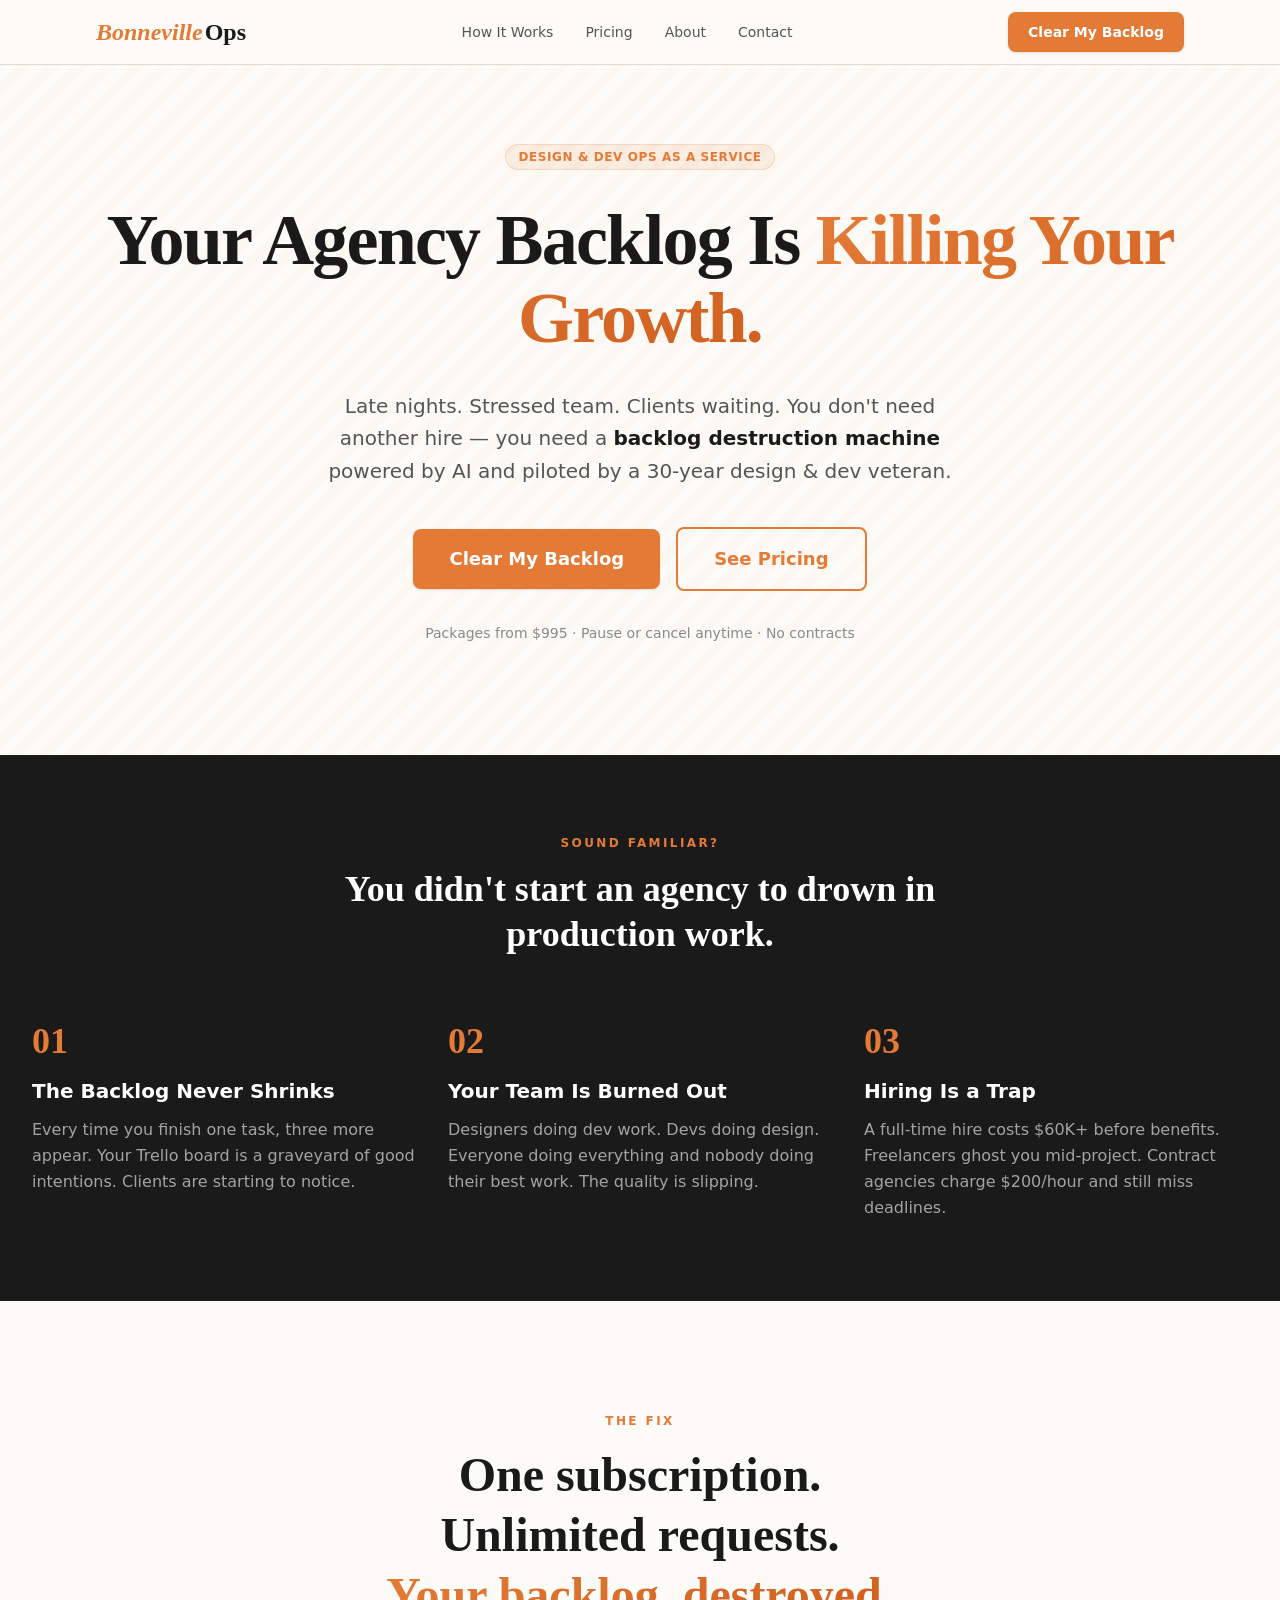
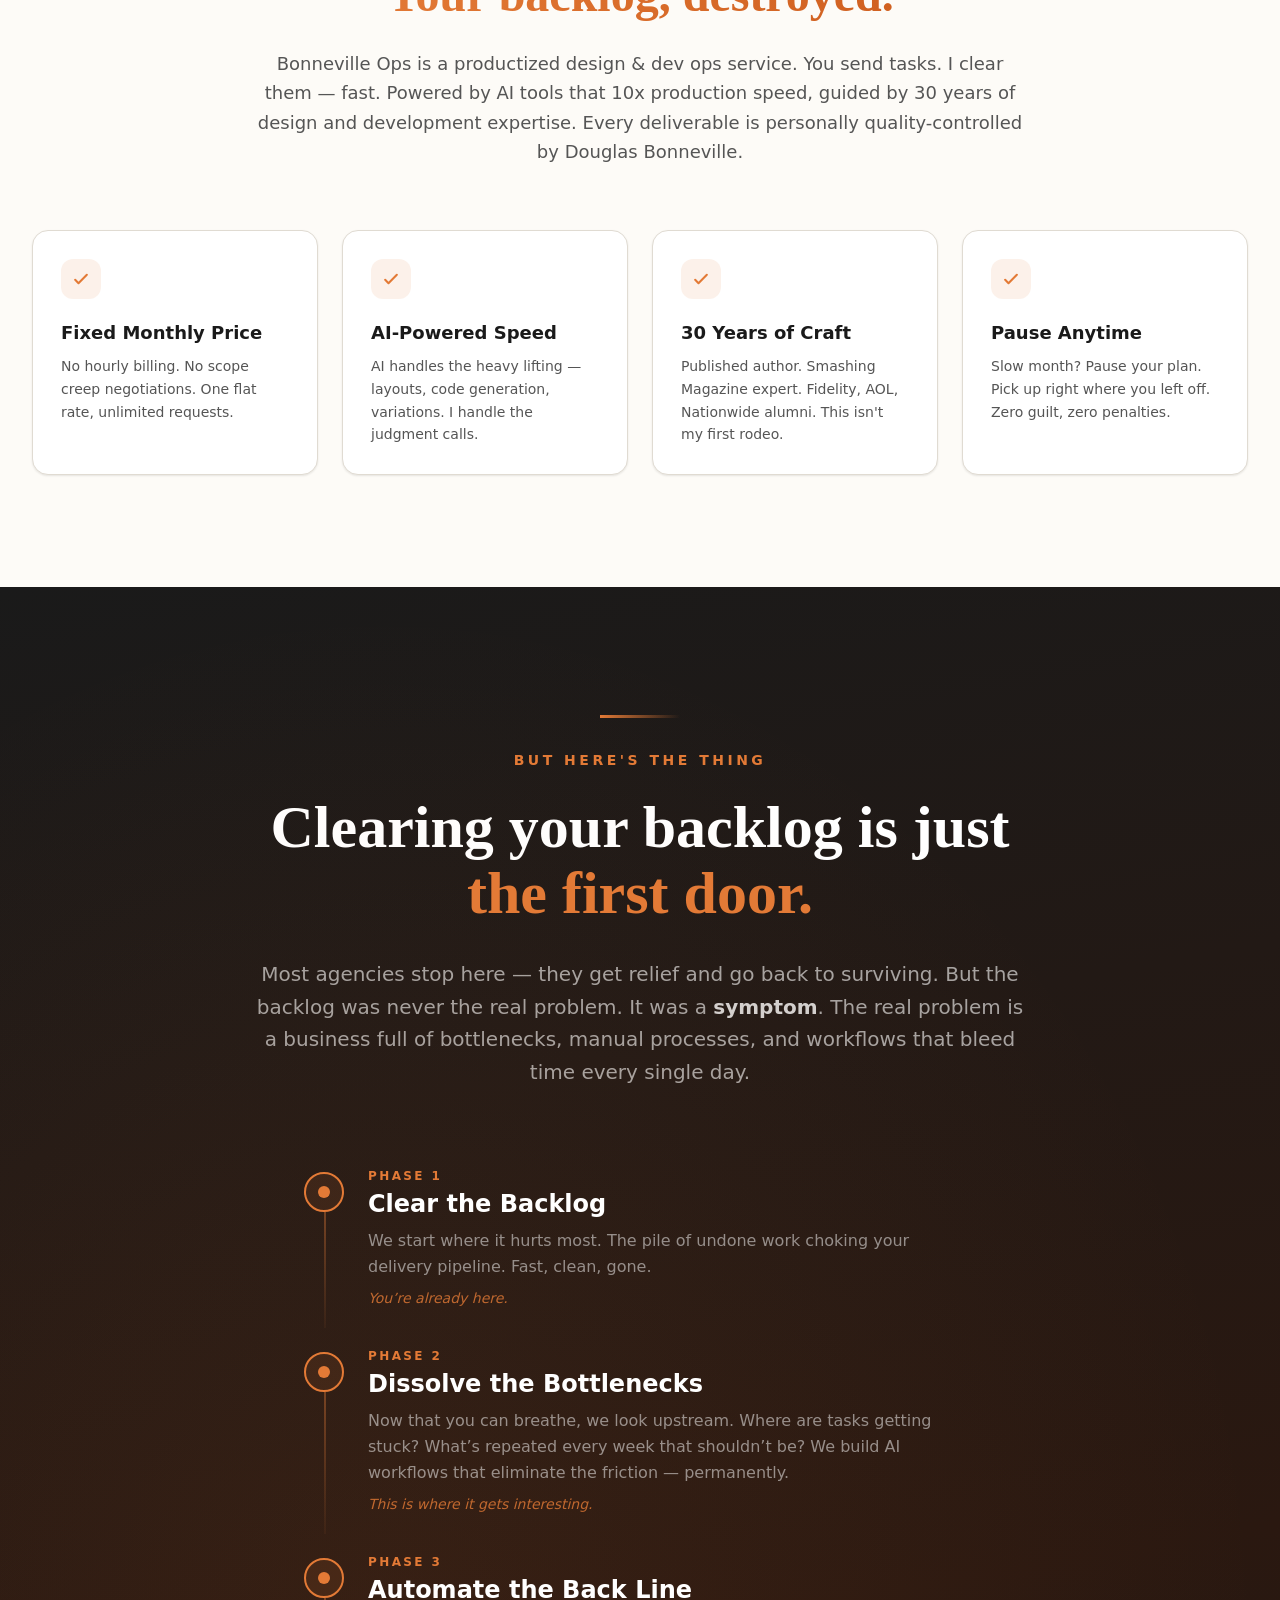
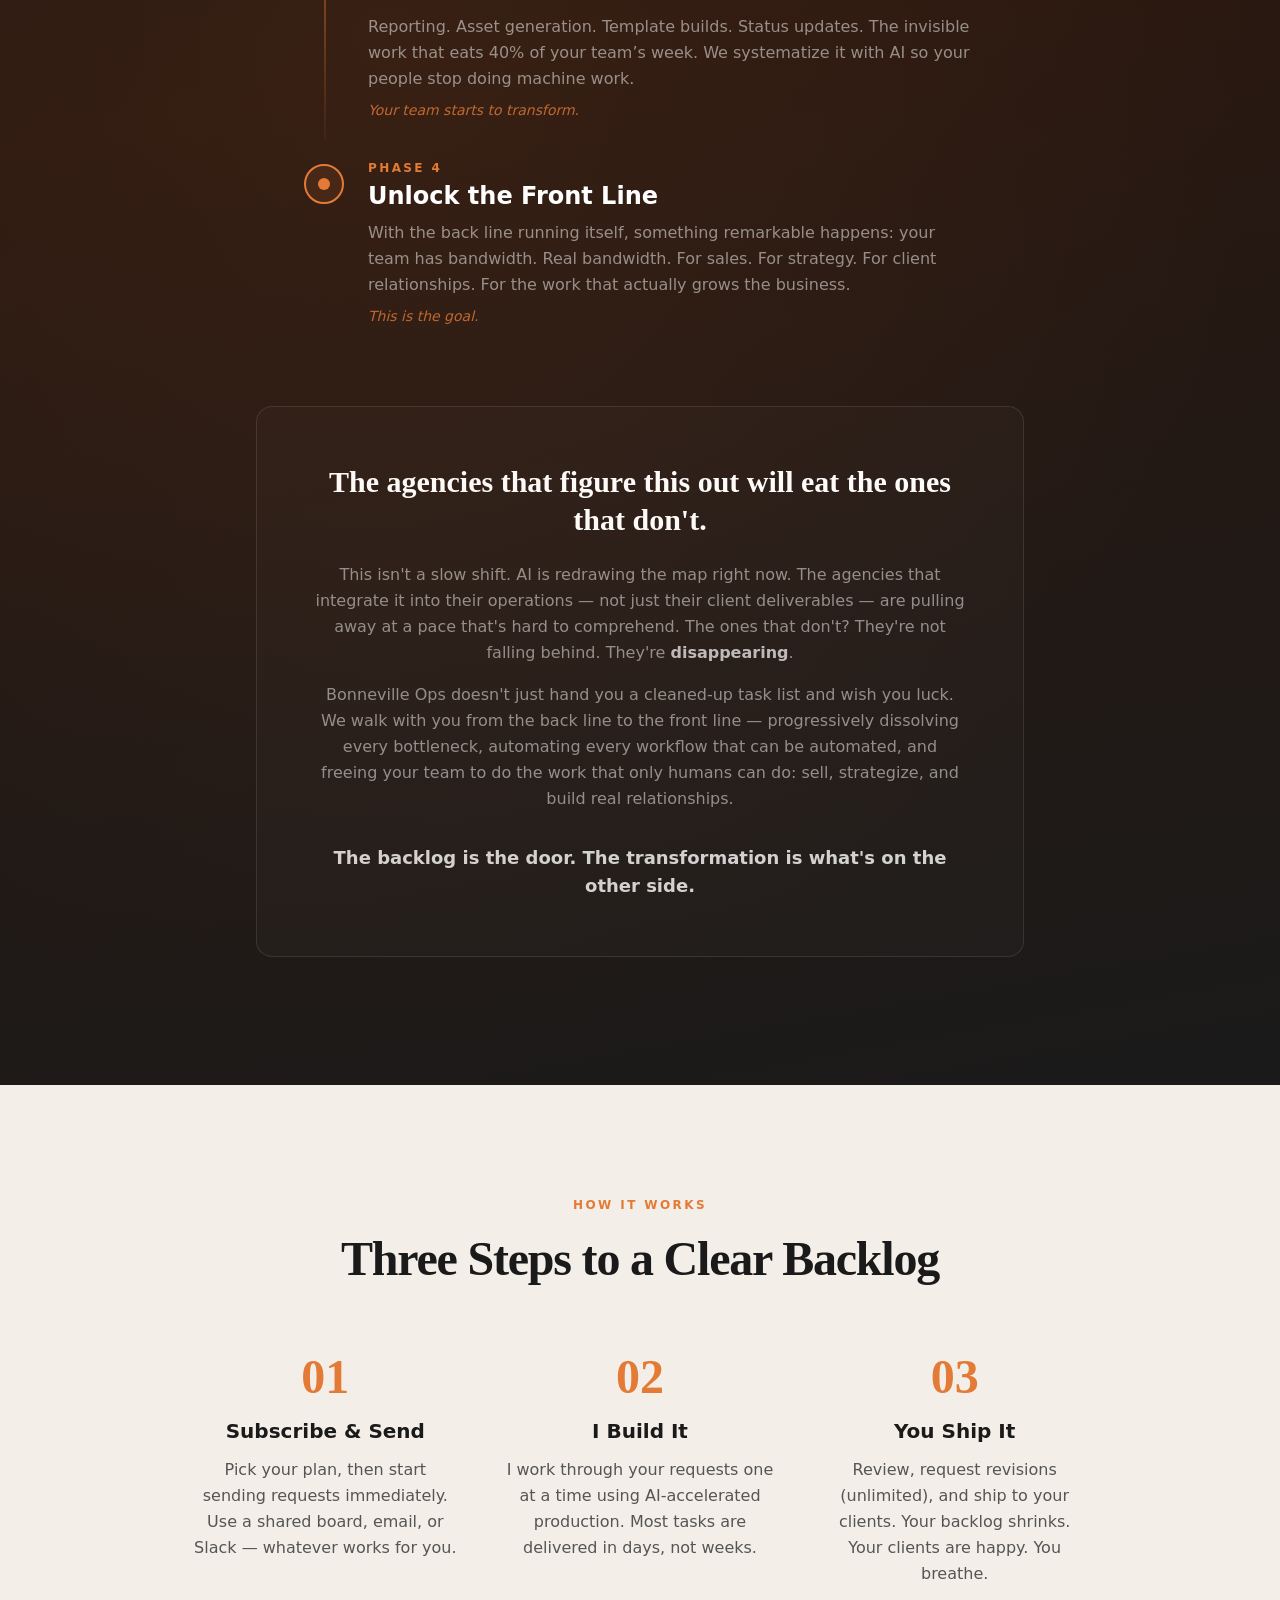
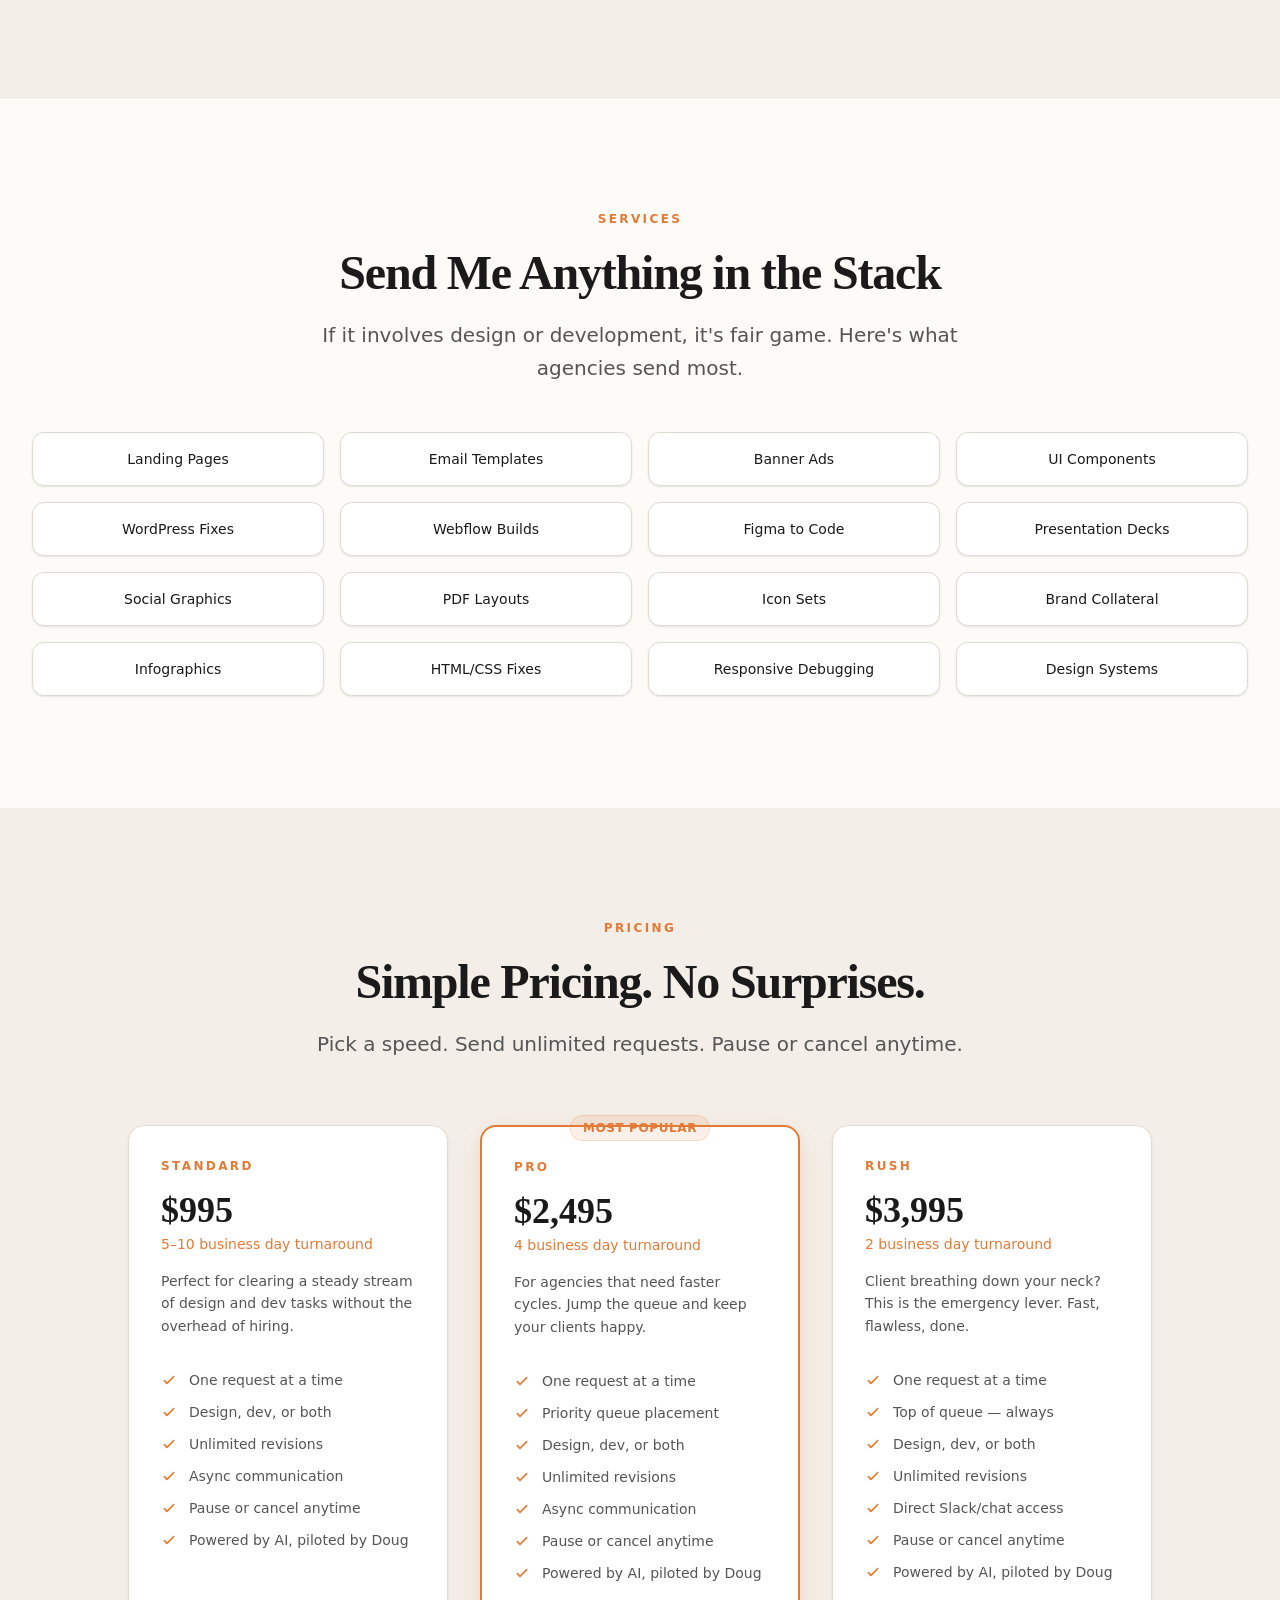
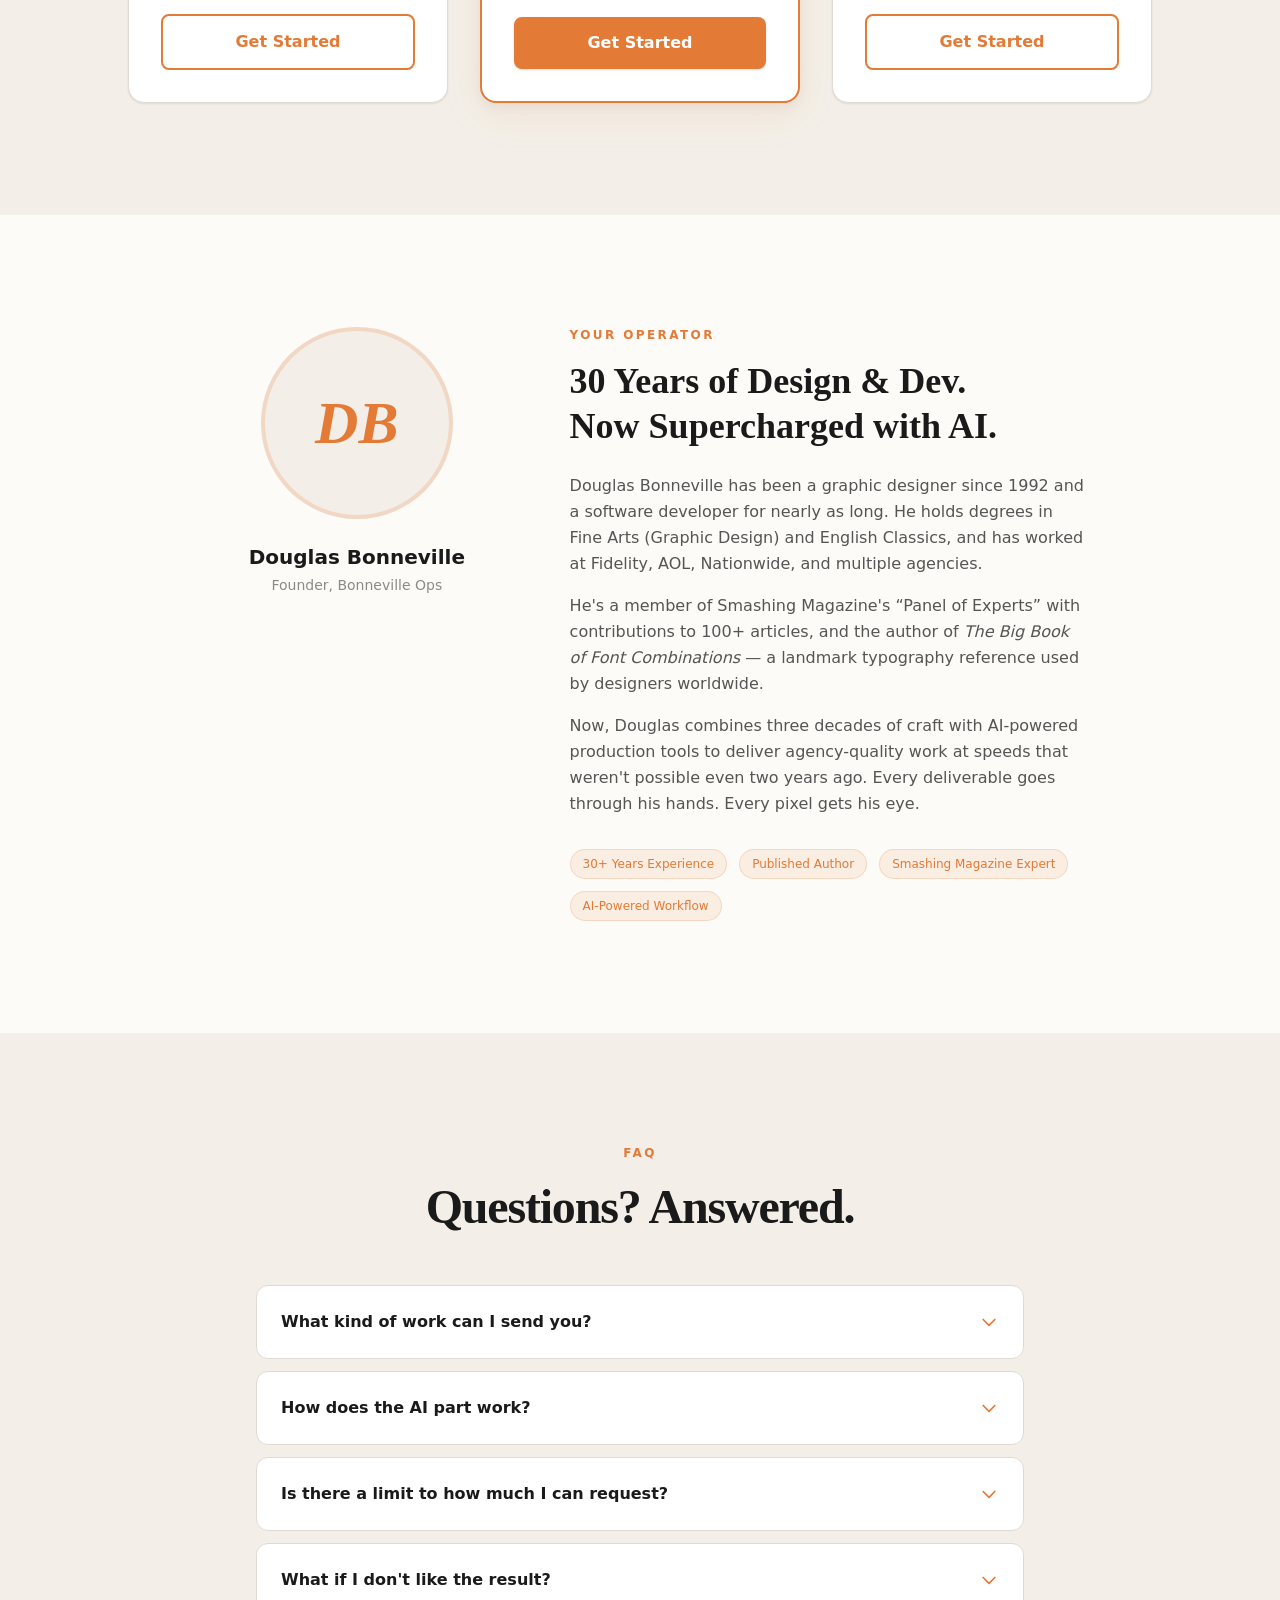
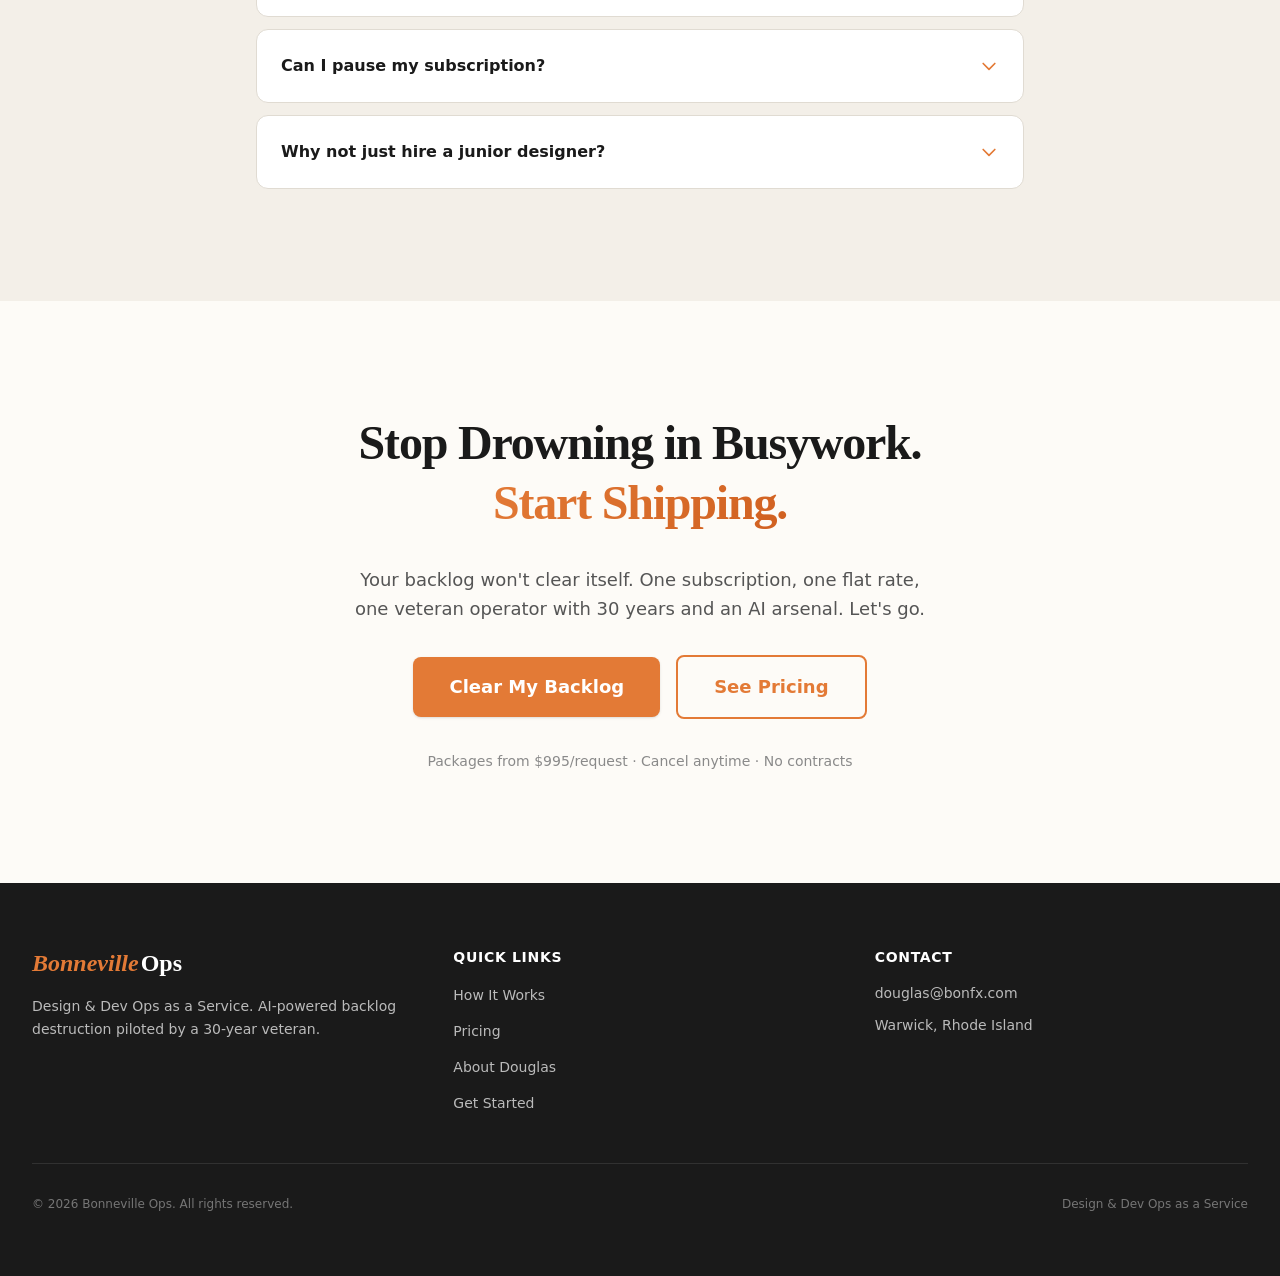
==== commit 7f818573: "Remove bonfx.com website links from page Co-Authored-By: Claude Opus 4.6 <noreply@anthropic.com>" ====
--- a/bonnevilleops/public/index.html
+++ b/bonnevilleops/public/index.html
@@ -2,4 +2,4 @@
 <!-- saved from url=(0042)/ -->
 <html lang="en" class="__variable_0d7163 __variable_0a80b4"><head><meta http-equiv="Content-Type" content="text/html; charset=UTF-8"><meta name="viewport" content="width=device-width, initial-scale=1"><link rel="preload" href="./fonts/13971731025ec697-s.p.woff2" as="font" crossorigin="" type="font/woff2"><link rel="preload" href="./fonts/eaead17c7dbfcd5d-s.p.woff2" as="font" crossorigin="" type="font/woff2"><style>@font-face{font-family:DM Sans;font-style:normal;font-weight:100 1000;font-display:swap;src:url(/./fonts/7ab938503e4547a1-s.woff2) format("woff2");unicode-range:u+0100-02ba,u+02bd-02c5,u+02c7-02cc,u+02ce-02d7,u+02dd-02ff,u+0304,u+0308,u+0329,u+1d00-1dbf,u+1e00-1e9f,u+1ef2-1eff,u+2020,u+20a0-20ab,u+20ad-20c0,u+2113,u+2c60-2c7f,u+a720-a7ff}@font-face{font-family:DM Sans;font-style:normal;font-weight:100 1000;font-display:swap;src:url(/./fonts/13971731025ec697-s.p.woff2) format("woff2");unicode-range:u+00??,u+0131,u+0152-0153,u+02bb-02bc,u+02c6,u+02da,u+02dc,u+0304,u+0308,u+0329,u+2000-206f,u+20ac,u+2122,u+2191,u+2193,u+2212,u+2215,u+feff,u+fffd}@font-face{font-family:DM Sans Fallback;src:local("Arial");ascent-override:94.90%;descent-override:29.66%;line-gap-override:0.00%;size-adjust:104.53%}.__className_0d7163{font-family:DM Sans,DM Sans Fallback;font-style:normal}.__variable_0d7163{--font-dm-sans:"DM Sans","DM Sans Fallback"}@font-face{font-family:Playfair Display;font-style:normal;font-weight:400 900;font-display:swap;src:url(/./fonts/47f136985ef5b5cb-s.woff2) format("woff2");unicode-range:u+0301,u+0400-045f,u+0490-0491,u+04b0-04b1,u+2116}@font-face{font-family:Playfair Display;font-style:normal;font-weight:400 900;font-display:swap;src:url(/./fonts/4ead58c4dcc3f285-s.woff2) format("woff2");unicode-range:u+0102-0103,u+0110-0111,u+0128-0129,u+0168-0169,u+01a0-01a1,u+01af-01b0,u+0300-0301,u+0303-0304,u+0308-0309,u+0323,u+0329,u+1ea0-1ef9,u+20ab}@font-face{font-family:Playfair Display;font-style:normal;font-weight:400 900;font-display:swap;src:url(/./fonts/28a2004cf8372660-s.woff2) format("woff2");unicode-range:u+0100-02ba,u+02bd-02c5,u+02c7-02cc,u+02ce-02d7,u+02dd-02ff,u+0304,u+0308,u+0329,u+1d00-1dbf,u+1e00-1e9f,u+1ef2-1eff,u+2020,u+20a0-20ab,u+20ad-20c0,u+2113,u+2c60-2c7f,u+a720-a7ff}@font-face{font-family:Playfair Display;font-style:normal;font-weight:400 900;font-display:swap;src:url(/./fonts/eaead17c7dbfcd5d-s.p.woff2) format("woff2");unicode-range:u+00??,u+0131,u+0152-0153,u+02bb-02bc,u+02c6,u+02da,u+02dc,u+0304,u+0308,u+0329,u+2000-206f,u+20ac,u+2122,u+2191,u+2193,u+2212,u+2215,u+feff,u+fffd}@font-face{font-family:Playfair Display Fallback;src:local("Times New Roman");ascent-override:97.25%;descent-override:22.56%;line-gap-override:0.00%;size-adjust:111.26%}.__className_0a80b4{font-family:Playfair Display,Playfair Display Fallback;font-style:normal}.__variable_0a80b4{--font-playfair:"Playfair Display","Playfair Display Fallback"}
 
-/*! tailwindcss v4.2.1 | MIT License | https://tailwindcss.com */@layer properties{@supports (((-webkit-hyphens:none)) and (not (margin-trim:inline))) or ((-moz-orient:inline) and (not (color:rgb(from red r g b)))){*,::backdrop,:after,:before{--tw-translate-x:0;--tw-translate-y:0;--tw-translate-z:0;--tw-space-y-reverse:0;--tw-border-style:solid;--tw-leading:initial;--tw-font-weight:initial;--tw-tracking:initial;--tw-shadow:0 0 #0000;--tw-shadow-color:initial;--tw-shadow-alpha:100%;--tw-inset-shadow:0 0 #0000;--tw-inset-shadow-color:initial;--tw-inset-shadow-alpha:100%;--tw-ring-color:initial;--tw-ring-shadow:0 0 #0000;--tw-inset-ring-color:initial;--tw-inset-ring-shadow:0 0 #0000;--tw-ring-inset:initial;--tw-ring-offset-width:0px;--tw-ring-offset-color:#fff;--tw-ring-offset-shadow:0 0 #0000;--tw-outline-style:solid;--tw-blur:initial;--tw-brightness:initial;--tw-contrast:initial;--tw-grayscale:initial;--tw-hue-rotate:initial;--tw-invert:initial;--tw-opacity:initial;--tw-saturate:initial;--tw-sepia:initial;--tw-drop-shadow:initial;--tw-drop-shadow-color:initial;--tw-drop-shadow-alpha:100%;--tw-drop-shadow-size:initial;--tw-backdrop-blur:initial;--tw-backdrop-brightness:initial;--tw-backdrop-contrast:initial;--tw-backdrop-grayscale:initial;--tw-backdrop-hue-rotate:initial;--tw-backdrop-invert:initial;--tw-backdrop-opacity:initial;--tw-backdrop-saturate:initial;--tw-backdrop-sepia:initial;--tw-duration:initial}}}@layer theme{:host,:root{--font-sans:"DM Sans",ui-sans-serif,system-ui,sans-serif;--font-mono:ui-monospace,SFMono-Regular,Menlo,Monaco,Consolas,"Liberation Mono","Courier New",monospace;--color-amber-50:oklch(98.7% .022 95.277);--color-amber-200:oklch(92.4% .12 95.746);--color-amber-700:oklch(55.5% .163 48.998);--color-green-50:oklch(98.2% .018 155.826);--color-green-200:oklch(92.5% .084 155.995);--color-green-700:oklch(52.7% .154 150.069);--color-white:#fff;--spacing:.25rem;--container-xl:36rem;--container-2xl:42rem;--container-3xl:48rem;--container-4xl:56rem;--container-5xl:64rem;--container-6xl:72rem;--container-7xl:80rem;--text-xs:.75rem;--text-xs--line-height:calc(1 / .75);--text-sm:.875rem;--text-sm--line-height:calc(1.25 / .875);--text-base:1rem;--text-base--line-height:calc(1.5 / 1);--text-lg:1.125rem;--text-lg--line-height:calc(1.75 / 1.125);--text-xl:1.25rem;--text-xl--line-height:calc(1.75 / 1.25);--text-2xl:1.5rem;--text-2xl--line-height:calc(2 / 1.5);--text-3xl:1.875rem;--text-3xl--line-height:calc(2.25 / 1.875);--text-4xl:2.25rem;--text-4xl--line-height:calc(2.5 / 2.25);--text-5xl:3rem;--text-5xl--line-height:1;--text-6xl:3.75rem;--text-6xl--line-height:1;--text-7xl:4.5rem;--text-7xl--line-height:1;--font-weight-medium:500;--font-weight-semibold:600;--font-weight-bold:700;--tracking-tight:-.025em;--tracking-wider:.05em;--leading-tight:1.25;--leading-relaxed:1.625;--radius-lg:.5rem;--radius-xl:.75rem;--radius-2xl:1rem;--blur-lg:16px;--blur-xl:24px;--blur-3xl:64px;--default-transition-duration:.15s;--default-transition-timing-function:cubic-bezier(.4,0,.2,1);--default-font-family:var(--font-sans);--default-mono-font-family:var(--font-mono);--font-display:"Playfair Display",ui-serif,Georgia,serif;--color-bg-primary:#fdfbf7;--color-bg-secondary:#f3efe8;--color-bg-card:#fff;--color-bg-dark:#1a1a1a;--color-border:#e0dbd2;--color-border-hover:#c8c1b5;--color-text-primary:#1a1a1a;--color-text-secondary:#555;--color-text-muted:#8a8a8a;--color-accent:#e37a36;--color-accent-hover:#c96a2b;--color-cta:#e37a36;--color-metric:#e37a36}}@layer base{*,::backdrop,:after,:before{box-sizing:border-box;border:0 solid;margin:0;padding:0}::file-selector-button{box-sizing:border-box;border:0 solid;margin:0;padding:0}:host,html{-webkit-text-size-adjust:100%;tab-size:4;line-height:1.5;font-family:var(--default-font-family,ui-sans-serif,system-ui,sans-serif,"Apple Color Emoji","Segoe UI Emoji","Segoe UI Symbol","Noto Color Emoji");font-feature-settings:var(--default-font-feature-settings,normal);font-variation-settings:var(--default-font-variation-settings,normal);-webkit-tap-highlight-color:transparent}hr{height:0;color:inherit;border-top-width:1px}abbr:where([title]){-webkit-text-decoration:underline dotted;text-decoration:underline dotted}h1,h2,h3,h4,h5,h6{font-size:inherit;font-weight:inherit}a{color:inherit;-webkit-text-decoration:inherit;text-decoration:inherit}b,strong{font-weight:bolder}code,kbd,pre,samp{font-family:var(--default-mono-font-family,ui-monospace,SFMono-Regular,Menlo,Monaco,Consolas,"Liberation Mono","Courier New",monospace);font-feature-settings:var(--default-mono-font-feature-settings,normal);font-variation-settings:var(--default-mono-font-variation-settings,normal);font-size:1em}small{font-size:80%}sub,sup{vertical-align:baseline;font-size:75%;line-height:0;position:relative}sub{bottom:-.25em}sup{top:-.5em}table{text-indent:0;border-color:inherit;border-collapse:collapse}:-moz-focusring{outline:auto}progress{vertical-align:baseline}summary{display:list-item}menu,ol,ul{list-style:none}audio,canvas,embed,iframe,img,object,svg,video{vertical-align:middle;display:block}img,video{max-width:100%;height:auto}button,input,optgroup,select,textarea{font:inherit;font-feature-settings:inherit;font-variation-settings:inherit;letter-spacing:inherit;color:inherit;opacity:1;background-color:#0000;border-radius:0}::file-selector-button{font:inherit;font-feature-settings:inherit;font-variation-settings:inherit;letter-spacing:inherit;color:inherit;opacity:1;background-color:#0000;border-radius:0}:where(select:is([multiple],[size])) optgroup{font-weight:bolder}:where(select:is([multiple],[size])) optgroup option{padding-inline-start:20px}::file-selector-button{margin-inline-end:4px}::placeholder{opacity:1}@supports (not ((-webkit-appearance:-apple-pay-button))) or (contain-intrinsic-size:1px){::placeholder{color:currentColor}@supports (color:color-mix(in lab,red,red)){::placeholder{color:color-mix(in oklab,currentcolor 50%,transparent)}}}textarea{resize:vertical}::-webkit-search-decoration{-webkit-appearance:none}::-webkit-date-and-time-value{min-height:1lh;text-align:inherit}::-webkit-datetime-edit{display:inline-flex}::-webkit-datetime-edit-fields-wrapper{padding:0}::-webkit-datetime-edit,::-webkit-datetime-edit-year-field{padding-block:0}::-webkit-datetime-edit-day-field,::-webkit-datetime-edit-month-field{padding-block:0}::-webkit-datetime-edit-hour-field,::-webkit-datetime-edit-minute-field{padding-block:0}::-webkit-datetime-edit-millisecond-field,::-webkit-datetime-edit-second-field{padding-block:0}::-webkit-datetime-edit-meridiem-field{padding-block:0}::-webkit-calendar-picker-indicator{line-height:1}:-moz-ui-invalid{box-shadow:none}button,input:where([type=button],[type=reset],[type=submit]){appearance:button}::file-selector-button{appearance:button}::-webkit-inner-spin-button,::-webkit-outer-spin-button{height:auto}[hidden]:where(:not([hidden=until-found])){display:none!important}}@layer components;@layer utilities{.pointer-events-none{pointer-events:none}.invisible{visibility:hidden}.absolute{position:absolute}.fixed{position:fixed}.relative{position:relative}.inset-0{inset:calc(var(--spacing) * 0)}.start{inset-inline-start:var(--spacing)}.-top-3{top:calc(var(--spacing) * -3)}.top-0{top:calc(var(--spacing) * 0)}.top-6{top:calc(var(--spacing) * 6)}.right-0{right:calc(var(--spacing) * 0)}.right-6{right:calc(var(--spacing) * 6)}.left-0{left:calc(var(--spacing) * 0)}.left-1\/2{left:50%}.z-10{z-index:10}.z-50{z-index:50}.mx-auto{margin-inline:auto}.mt-0\.5{margin-top:calc(var(--spacing) * .5)}.mt-1{margin-top:calc(var(--spacing) * 1)}.mt-2{margin-top:calc(var(--spacing) * 2)}.mt-3{margin-top:calc(var(--spacing) * 3)}.mt-4{margin-top:calc(var(--spacing) * 4)}.mt-8{margin-top:calc(var(--spacing) * 8)}.mt-12{margin-top:calc(var(--spacing) * 12)}.mt-16{margin-top:calc(var(--spacing) * 16)}.mb-1{margin-bottom:calc(var(--spacing) * 1)}.mb-2{margin-bottom:calc(var(--spacing) * 2)}.mb-3{margin-bottom:calc(var(--spacing) * 3)}.mb-4{margin-bottom:calc(var(--spacing) * 4)}.mb-5{margin-bottom:calc(var(--spacing) * 5)}.mb-6{margin-bottom:calc(var(--spacing) * 6)}.mb-8{margin-bottom:calc(var(--spacing) * 8)}.mb-16{margin-bottom:calc(var(--spacing) * 16)}.mb-20{margin-bottom:calc(var(--spacing) * 20)}.block{display:block}.flex{display:flex}.grid{display:grid}.hidden{display:none}.inline-flex{display:inline-flex}.h-3{height:calc(var(--spacing) * 3)}.h-4{height:calc(var(--spacing) * 4)}.h-5{height:calc(var(--spacing) * 5)}.h-8{height:calc(var(--spacing) * 8)}.h-10{height:calc(var(--spacing) * 10)}.h-12{height:calc(var(--spacing) * 12)}.h-16{height:calc(var(--spacing) * 16)}.h-48{height:calc(var(--spacing) * 48)}.w-3{width:calc(var(--spacing) * 3)}.w-4{width:calc(var(--spacing) * 4)}.w-5{width:calc(var(--spacing) * 5)}.w-8{width:calc(var(--spacing) * 8)}.w-10{width:calc(var(--spacing) * 10)}.w-12{width:calc(var(--spacing) * 12)}.w-16{width:calc(var(--spacing) * 16)}.w-48{width:calc(var(--spacing) * 48)}.w-full{width:100%}.w-px{width:1px}.max-w-2xl{max-width:var(--container-2xl)}.max-w-3xl{max-width:var(--container-3xl)}.max-w-4xl{max-width:var(--container-4xl)}.max-w-5xl{max-width:var(--container-5xl)}.max-w-6xl{max-width:var(--container-6xl)}.max-w-7xl{max-width:var(--container-7xl)}.max-w-xl{max-width:var(--container-xl)}.flex-1{flex:1}.flex-shrink-0{flex-shrink:0}.-translate-x-1\/2{--tw-translate-x:calc(calc(1 / 2 * 100%) * -1);translate:var(--tw-translate-x) var(--tw-translate-y)}.rotate-180{rotate:180deg}.cursor-pointer{cursor:pointer}.resize-none{resize:none}.grid-cols-1{grid-template-columns:repeat(1,minmax(0,1fr))}.grid-cols-2{grid-template-columns:repeat(2,minmax(0,1fr))}.flex-col{flex-direction:column}.flex-wrap{flex-wrap:wrap}.items-center{align-items:center}.items-start{align-items:flex-start}.justify-between{justify-content:space-between}.justify-center{justify-content:center}.gap-0\.5{gap:calc(var(--spacing) * .5)}.gap-2{gap:calc(var(--spacing) * 2)}.gap-3{gap:calc(var(--spacing) * 3)}.gap-4{gap:calc(var(--spacing) * 4)}.gap-6{gap:calc(var(--spacing) * 6)}.gap-8{gap:calc(var(--spacing) * 8)}.gap-12{gap:calc(var(--spacing) * 12)}.gap-16{gap:calc(var(--spacing) * 16)}:where(.space-y-2>:not(:last-child)){--tw-space-y-reverse:0;margin-block-start:calc(calc(var(--spacing) * 2) * var(--tw-space-y-reverse));margin-block-end:calc(calc(var(--spacing) * 2) * calc(1 - var(--tw-space-y-reverse)))}:where(.space-y-3>:not(:last-child)){--tw-space-y-reverse:0;margin-block-start:calc(calc(var(--spacing) * 3) * var(--tw-space-y-reverse));margin-block-end:calc(calc(var(--spacing) * 3) * calc(1 - var(--tw-space-y-reverse)))}:where(.space-y-4>:not(:last-child)){--tw-space-y-reverse:0;margin-block-start:calc(calc(var(--spacing) * 4) * var(--tw-space-y-reverse));margin-block-end:calc(calc(var(--spacing) * 4) * calc(1 - var(--tw-space-y-reverse)))}:where(.space-y-6>:not(:last-child)){--tw-space-y-reverse:0;margin-block-start:calc(calc(var(--spacing) * 6) * var(--tw-space-y-reverse));margin-block-end:calc(calc(var(--spacing) * 6) * calc(1 - var(--tw-space-y-reverse)))}:where(.space-y-10>:not(:last-child)){--tw-space-y-reverse:0;margin-block-start:calc(calc(var(--spacing) * 10) * var(--tw-space-y-reverse));margin-block-end:calc(calc(var(--spacing) * 10) * calc(1 - var(--tw-space-y-reverse)))}.overflow-hidden{overflow:hidden}.rounded-2xl{border-radius:var(--radius-2xl)}.rounded-full{border-radius:3.40282e+38px}.rounded-lg{border-radius:var(--radius-lg)}.rounded-xl{border-radius:var(--radius-xl)}.border{border-style:var(--tw-border-style);border-width:1px}.border-2{border-style:var(--tw-border-style);border-width:2px}.border-4{border-style:var(--tw-border-style);border-width:4px}.border-t{border-top-style:var(--tw-border-style);border-top-width:1px}.border-b{border-bottom-style:var(--tw-border-style);border-bottom-width:1px}.border-accent{border-color:var(--color-accent)}.border-accent\/20{border-color:#e37a3633}@supports (color:color-mix(in lab,red,red)){.border-accent\/20{border-color:color-mix(in oklab,var(--color-accent) 20%,transparent)}}.border-accent\/30{border-color:#e37a364d}@supports (color:color-mix(in lab,red,red)){.border-accent\/30{border-color:color-mix(in oklab,var(--color-accent) 30%,transparent)}}.border-amber-200{border-color:var(--color-amber-200)}.border-border{border-color:var(--color-border)}.border-green-200{border-color:var(--color-green-200)}.border-white\/10{border-color:#ffffff1a}@supports (color:color-mix(in lab,red,red)){.border-white\/10{border-color:color-mix(in oklab,var(--color-white) 10%,transparent)}}.bg-accent{background-color:var(--color-accent)}.bg-accent\/10{background-color:#e37a361a}@supports (color:color-mix(in lab,red,red)){.bg-accent\/10{background-color:color-mix(in oklab,var(--color-accent) 10%,transparent)}}.bg-amber-50{background-color:var(--color-amber-50)}.bg-bg-card{background-color:var(--color-bg-card)}.bg-bg-dark{background-color:var(--color-bg-dark)}.bg-bg-primary{background-color:var(--color-bg-primary)}.bg-bg-primary\/90{background-color:#fdfbf7e6}@supports (color:color-mix(in lab,red,red)){.bg-bg-primary\/90{background-color:color-mix(in oklab,var(--color-bg-primary) 90%,transparent)}}.bg-bg-primary\/98{background-color:#fdfbf7fa}@supports (color:color-mix(in lab,red,red)){.bg-bg-primary\/98{background-color:color-mix(in oklab,var(--color-bg-primary) 98%,transparent)}}.bg-bg-secondary{background-color:var(--color-bg-secondary)}.bg-border{background-color:var(--color-border)}.bg-green-50{background-color:var(--color-green-50)}.bg-white\/\[0\.02\]{background-color:#ffffff05}@supports (color:color-mix(in lab,red,red)){.bg-white\/\[0\.02\]{background-color:color-mix(in oklab,var(--color-white) 2%,transparent)}}.p-2{padding:calc(var(--spacing) * 2)}.p-6{padding:calc(var(--spacing) * 6)}.p-7{padding:calc(var(--spacing) * 7)}.p-8{padding:calc(var(--spacing) * 8)}.p-10{padding:calc(var(--spacing) * 10)}.px-3{padding-inline:calc(var(--spacing) * 3)}.px-4{padding-inline:calc(var(--spacing) * 4)}.px-5{padding-inline:calc(var(--spacing) * 5)}.px-6{padding-inline:calc(var(--spacing) * 6)}.px-7{padding-inline:calc(var(--spacing) * 7)}.px-9{padding-inline:calc(var(--spacing) * 9)}.py-1{padding-block:calc(var(--spacing) * 1)}.py-1\.5{padding-block:calc(var(--spacing) * 1.5)}.py-2\.5{padding-block:calc(var(--spacing) * 2.5)}.py-3{padding-block:calc(var(--spacing) * 3)}.py-3\.5{padding-block:calc(var(--spacing) * 3.5)}.py-4{padding-block:calc(var(--spacing) * 4)}.py-16{padding-block:calc(var(--spacing) * 16)}.py-20{padding-block:calc(var(--spacing) * 20)}.py-24{padding-block:calc(var(--spacing) * 24)}.pt-1{padding-top:calc(var(--spacing) * 1)}.pt-8{padding-top:calc(var(--spacing) * 8)}.pt-28{padding-top:calc(var(--spacing) * 28)}.pt-32{padding-top:calc(var(--spacing) * 32)}.pr-4{padding-right:calc(var(--spacing) * 4)}.pb-6{padding-bottom:calc(var(--spacing) * 6)}.pb-12{padding-bottom:calc(var(--spacing) * 12)}.pb-20{padding-bottom:calc(var(--spacing) * 20)}.pb-24{padding-bottom:calc(var(--spacing) * 24)}.text-center{text-align:center}.text-left{text-align:left}.font-display{font-family:var(--font-display)}.font-mono{font-family:var(--font-mono)}.font-sans{font-family:var(--font-sans)}.text-2xl{font-size:var(--text-2xl);line-height:var(--tw-leading,var(--text-2xl--line-height))}.text-3xl{font-size:var(--text-3xl);line-height:var(--tw-leading,var(--text-3xl--line-height))}.text-4xl{font-size:var(--text-4xl);line-height:var(--tw-leading,var(--text-4xl--line-height))}.text-5xl{font-size:var(--text-5xl);line-height:var(--tw-leading,var(--text-5xl--line-height))}.text-6xl{font-size:var(--text-6xl);line-height:var(--tw-leading,var(--text-6xl--line-height))}.text-base{font-size:var(--text-base);line-height:var(--tw-leading,var(--text-base--line-height))}.text-lg{font-size:var(--text-lg);line-height:var(--tw-leading,var(--text-lg--line-height))}.text-sm{font-size:var(--text-sm);line-height:var(--tw-leading,var(--text-sm--line-height))}.text-xl{font-size:var(--text-xl);line-height:var(--tw-leading,var(--text-xl--line-height))}.text-xs{font-size:var(--text-xs);line-height:var(--tw-leading,var(--text-xs--line-height))}.leading-\[1\.1\]{--tw-leading:1.1;line-height:1.1}.leading-\[1\.08\]{--tw-leading:1.08;line-height:1.08}.leading-relaxed{--tw-leading:var(--leading-relaxed);line-height:var(--leading-relaxed)}.leading-tight{--tw-leading:var(--leading-tight);line-height:var(--leading-tight)}.font-bold{--tw-font-weight:var(--font-weight-bold);font-weight:var(--font-weight-bold)}.font-medium{--tw-font-weight:var(--font-weight-medium);font-weight:var(--font-weight-medium)}.font-semibold{--tw-font-weight:var(--font-weight-semibold);font-weight:var(--font-weight-semibold)}.tracking-\[0\.2em\]{--tw-tracking:.2em;letter-spacing:.2em}.tracking-\[0\.25em\]{--tw-tracking:.25em;letter-spacing:.25em}.tracking-tight{--tw-tracking:var(--tracking-tight);letter-spacing:var(--tracking-tight)}.tracking-wider{--tw-tracking:var(--tracking-wider);letter-spacing:var(--tracking-wider)}.text-accent{color:var(--color-accent)}.text-accent\/20{color:#e37a3633}@supports (color:color-mix(in lab,red,red)){.text-accent\/20{color:color-mix(in oklab,var(--color-accent) 20%,transparent)}}.text-accent\/80{color:#e37a36cc}@supports (color:color-mix(in lab,red,red)){.text-accent\/80{color:color-mix(in oklab,var(--color-accent) 80%,transparent)}}.text-amber-700{color:var(--color-amber-700)}.text-cta{color:var(--color-cta)}.text-green-700{color:var(--color-green-700)}.text-metric{color:var(--color-metric)}.text-text-muted{color:var(--color-text-muted)}.text-text-primary{color:var(--color-text-primary)}.text-text-secondary{color:var(--color-text-secondary)}.text-white{color:var(--color-white)}.text-white\/40{color:#fff6}@supports (color:color-mix(in lab,red,red)){.text-white\/40{color:color-mix(in oklab,var(--color-white) 40%,transparent)}}.text-white\/50{color:#ffffff80}@supports (color:color-mix(in lab,red,red)){.text-white\/50{color:color-mix(in oklab,var(--color-white) 50%,transparent)}}.text-white\/60{color:#fff9}@supports (color:color-mix(in lab,red,red)){.text-white\/60{color:color-mix(in oklab,var(--color-white) 60%,transparent)}}.text-white\/70{color:#ffffffb3}@supports (color:color-mix(in lab,red,red)){.text-white\/70{color:color-mix(in oklab,var(--color-white) 70%,transparent)}}.text-white\/80{color:#fffc}@supports (color:color-mix(in lab,red,red)){.text-white\/80{color:color-mix(in oklab,var(--color-white) 80%,transparent)}}.uppercase{text-transform:uppercase}.italic{font-style:italic}.not-italic{font-style:normal}.overline{text-decoration-line:overline}.antialiased{-webkit-font-smoothing:antialiased;-moz-osx-font-smoothing:grayscale}.opacity-20{opacity:.2}.shadow-sm{--tw-shadow:0 1px 3px 0 var(--tw-shadow-color,#0000001a),0 1px 2px -1px var(--tw-shadow-color,#0000001a)}.ring-1,.shadow-sm{box-shadow:var(--tw-inset-shadow),var(--tw-inset-ring-shadow),var(--tw-ring-offset-shadow),var(--tw-ring-shadow),var(--tw-shadow)}.ring-1{--tw-ring-shadow:var(--tw-ring-inset,) 0 0 0 calc(1px + var(--tw-ring-offset-width)) var(--tw-ring-color,currentcolor)}.ring-accent\/20{--tw-ring-color:#e37a3633}@supports (color:color-mix(in lab,red,red)){.ring-accent\/20{--tw-ring-color:color-mix(in oklab,var(--color-accent) 20%,transparent)}}.outline{outline-style:var(--tw-outline-style);outline-width:1px}.blur-3xl{--tw-blur:blur(var(--blur-3xl));filter:var(--tw-blur,) var(--tw-brightness,) var(--tw-contrast,) var(--tw-grayscale,) var(--tw-hue-rotate,) var(--tw-invert,) var(--tw-saturate,) var(--tw-sepia,) var(--tw-drop-shadow,)}.backdrop-blur-lg{--tw-backdrop-blur:blur(var(--blur-lg))}.backdrop-blur-lg,.backdrop-blur-xl{-webkit-backdrop-filter:var(--tw-backdrop-blur,) var(--tw-backdrop-brightness,) var(--tw-backdrop-contrast,) var(--tw-backdrop-grayscale,) var(--tw-backdrop-hue-rotate,) var(--tw-backdrop-invert,) var(--tw-backdrop-opacity,) var(--tw-backdrop-saturate,) var(--tw-backdrop-sepia,);backdrop-filter:var(--tw-backdrop-blur,) var(--tw-backdrop-brightness,) var(--tw-backdrop-contrast,) var(--tw-backdrop-grayscale,) var(--tw-backdrop-hue-rotate,) var(--tw-backdrop-invert,) var(--tw-backdrop-opacity,) var(--tw-backdrop-saturate,) var(--tw-backdrop-sepia,)}.backdrop-blur-xl{--tw-backdrop-blur:blur(var(--blur-xl))}.transition-all{transition-property:all;transition-timing-function:var(--tw-ease,var(--default-transition-timing-function));transition-duration:var(--tw-duration,var(--default-transition-duration))}.transition-colors{transition-property:color,background-color,border-color,outline-color,text-decoration-color,fill,stroke,--tw-gradient-from,--tw-gradient-via,--tw-gradient-to;transition-timing-function:var(--tw-ease,var(--default-transition-timing-function));transition-duration:var(--tw-duration,var(--default-transition-duration))}.transition-transform{transition-property:transform,translate,scale,rotate;transition-timing-function:var(--tw-ease,var(--default-transition-timing-function));transition-duration:var(--tw-duration,var(--default-transition-duration))}.duration-200{--tw-duration:.2s;transition-duration:.2s}.duration-300{--tw-duration:.3s;transition-duration:.3s}@media (hover:hover){.group-hover\:bg-accent\/20:is(:where(.group):hover *){background-color:#e37a3633}@supports (color:color-mix(in lab,red,red)){.group-hover\:bg-accent\/20:is(:where(.group):hover *){background-color:color-mix(in oklab,var(--color-accent) 20%,transparent)}}}.placeholder\:text-text-muted::placeholder{color:var(--color-text-muted)}@media (hover:hover){.hover\:border-accent:hover{border-color:var(--color-accent)}.hover\:border-border-hover:hover{border-color:var(--color-border-hover)}.hover\:bg-accent:hover{background-color:var(--color-accent)}.hover\:bg-accent-hover:hover{background-color:var(--color-accent-hover)}.hover\:bg-bg-secondary\/50:hover{background-color:#f3efe880}@supports (color:color-mix(in lab,red,red)){.hover\:bg-bg-secondary\/50:hover{background-color:color-mix(in oklab,var(--color-bg-secondary) 50%,transparent)}}.hover\:text-accent:hover{color:var(--color-accent)}.hover\:text-white:hover{color:var(--color-white)}.hover\:opacity-90:hover{opacity:.9}}.focus\:border-accent:focus{border-color:var(--color-accent)}.focus\:outline-none:focus{--tw-outline-style:none;outline-style:none}@media (min-width:40rem){.sm\:grid-cols-2{grid-template-columns:repeat(2,minmax(0,1fr))}.sm\:flex-row{flex-direction:row}.sm\:text-5xl{font-size:var(--text-5xl);line-height:var(--tw-leading,var(--text-5xl--line-height))}}@media (min-width:48rem){.md\:block{display:block}.md\:flex{display:flex}.md\:hidden{display:none}.md\:grid-cols-3{grid-template-columns:repeat(3,minmax(0,1fr))}.md\:flex-row{flex-direction:row}.md\:p-14{padding:calc(var(--spacing) * 14)}.md\:py-28{padding-block:calc(var(--spacing) * 28)}.md\:py-32{padding-block:calc(var(--spacing) * 32)}.md\:pt-36{padding-top:calc(var(--spacing) * 36)}.md\:pb-28{padding-bottom:calc(var(--spacing) * 28)}.md\:text-left{text-align:left}.md\:text-2xl{font-size:var(--text-2xl);line-height:var(--tw-leading,var(--text-2xl--line-height))}.md\:text-3xl{font-size:var(--text-3xl);line-height:var(--tw-leading,var(--text-3xl--line-height))}.md\:text-4xl{font-size:var(--text-4xl);line-height:var(--tw-leading,var(--text-4xl--line-height))}.md\:text-5xl{font-size:var(--text-5xl);line-height:var(--tw-leading,var(--text-5xl--line-height))}.md\:text-6xl{font-size:var(--text-6xl);line-height:var(--tw-leading,var(--text-6xl--line-height))}.md\:text-xl{font-size:var(--text-xl);line-height:var(--tw-leading,var(--text-xl--line-height))}}@media (min-width:64rem){.lg\:col-span-2{grid-column:span 2/span 2}.lg\:col-span-3{grid-column:span 3/span 3}.lg\:grid-cols-4{grid-template-columns:repeat(4,minmax(0,1fr))}.lg\:grid-cols-5{grid-template-columns:repeat(5,minmax(0,1fr))}.lg\:px-8{padding-inline:calc(var(--spacing) * 8)}.lg\:text-6xl{font-size:var(--text-6xl);line-height:var(--tw-leading,var(--text-6xl--line-height))}.lg\:text-7xl{font-size:var(--text-7xl);line-height:var(--tw-leading,var(--text-7xl--line-height))}}}html{scroll-behavior:smooth}body{background-color:var(--color-bg-primary);color:var(--color-text-primary)}::selection{color:#fff;background-color:#e37a36}.gradient-text{-webkit-text-fill-color:transparent;background:linear-gradient(135deg,#e37a36,#d06020);-webkit-background-clip:text;background-clip:text}.card-shadow{box-shadow:0 1px 3px #0000000a,0 1px 2px #0000000f}.card-shadow-hover{box-shadow:0 10px 40px #e37a361a,0 4px 12px #0000000d}.card-lift{transition:transform .3s,box-shadow .3s}.card-lift:hover{transform:translateY(-4px)}@keyframes fade-in-up{0%{opacity:0;transform:translateY(24px)}to{opacity:1;transform:translateY(0)}}.animate-fade-in-up{animation:fade-in-up .7s ease-out forwards}.stripe-pattern{background-image:repeating-linear-gradient(-45deg,#0000,#0000 10px,#e37a3608 10px 20px)}.pivot-section{background:linear-gradient(170deg,#1a1a1a,#2a1810 50%,#1a1a1a);position:relative;overflow:hidden}.pivot-section:before{content:"";pointer-events:none;background:radial-gradient(at 30%,#e37a3614 0,#0000 70%);position:absolute;inset:0}.pivot-line{background:linear-gradient(90deg,#e37a36,#0000);width:80px;height:3px}.step-connector{position:relative}.step-connector:after{content:"";background:linear-gradient(#e37a3666,#e37a360d);width:2px;position:absolute;top:44px;bottom:-20px;left:20px}.step-connector:last-child:after{display:none}@property --tw-translate-x{syntax:"*";inherits:false;initial-value:0}@property --tw-translate-y{syntax:"*";inherits:false;initial-value:0}@property --tw-translate-z{syntax:"*";inherits:false;initial-value:0}@property --tw-space-y-reverse{syntax:"*";inherits:false;initial-value:0}@property --tw-border-style{syntax:"*";inherits:false;initial-value:solid}@property --tw-leading{syntax:"*";inherits:false}@property --tw-font-weight{syntax:"*";inherits:false}@property --tw-tracking{syntax:"*";inherits:false}@property --tw-shadow{syntax:"*";inherits:false;initial-value:0 0 #0000}@property --tw-shadow-color{syntax:"*";inherits:false}@property --tw-shadow-alpha{syntax:"<percentage>";inherits:false;initial-value:100%}@property --tw-inset-shadow{syntax:"*";inherits:false;initial-value:0 0 #0000}@property --tw-inset-shadow-color{syntax:"*";inherits:false}@property --tw-inset-shadow-alpha{syntax:"<percentage>";inherits:false;initial-value:100%}@property --tw-ring-color{syntax:"*";inherits:false}@property --tw-ring-shadow{syntax:"*";inherits:false;initial-value:0 0 #0000}@property --tw-inset-ring-color{syntax:"*";inherits:false}@property --tw-inset-ring-shadow{syntax:"*";inherits:false;initial-value:0 0 #0000}@property --tw-ring-inset{syntax:"*";inherits:false}@property --tw-ring-offset-width{syntax:"<length>";inherits:false;initial-value:0}@property --tw-ring-offset-color{syntax:"*";inherits:false;initial-value:#fff}@property --tw-ring-offset-shadow{syntax:"*";inherits:false;initial-value:0 0 #0000}@property --tw-outline-style{syntax:"*";inherits:false;initial-value:solid}@property --tw-blur{syntax:"*";inherits:false}@property --tw-brightness{syntax:"*";inherits:false}@property --tw-contrast{syntax:"*";inherits:false}@property --tw-grayscale{syntax:"*";inherits:false}@property --tw-hue-rotate{syntax:"*";inherits:false}@property --tw-invert{syntax:"*";inherits:false}@property --tw-opacity{syntax:"*";inherits:false}@property --tw-saturate{syntax:"*";inherits:false}@property --tw-sepia{syntax:"*";inherits:false}@property --tw-drop-shadow{syntax:"*";inherits:false}@property --tw-drop-shadow-color{syntax:"*";inherits:false}@property --tw-drop-shadow-alpha{syntax:"<percentage>";inherits:false;initial-value:100%}@property --tw-drop-shadow-size{syntax:"*";inherits:false}@property --tw-backdrop-blur{syntax:"*";inherits:false}@property --tw-backdrop-brightness{syntax:"*";inherits:false}@property --tw-backdrop-contrast{syntax:"*";inherits:false}@property --tw-backdrop-grayscale{syntax:"*";inherits:false}@property --tw-backdrop-hue-rotate{syntax:"*";inherits:false}@property --tw-backdrop-invert{syntax:"*";inherits:false}@property --tw-backdrop-opacity{syntax:"*";inherits:false}@property --tw-backdrop-saturate{syntax:"*";inherits:false}@property --tw-backdrop-sepia{syntax:"*";inherits:false}@property --tw-duration{syntax:"*";inherits:false}</style><title>Bonneville Ops | Backlog Destruction for Agencies — AI-Powered Design &amp; Dev Ops</title><meta name="description" content="Your agency backlog is killing your growth. Bonneville Ops clears it — fast. AI-powered design and dev ops piloted by a 30-year veteran. Packages from $995."></head><body class="bg-bg-primary text-text-primary antialiased font-sans"><header class="fixed top-0 left-0 right-0 z-50 bg-bg-primary/90 backdrop-blur-lg border-b border-border"><div class="max-w-6xl mx-auto px-6 lg:px-8 flex items-center justify-between h-16"><a class="flex items-center gap-0.5" href="/"><span class="text-accent font-display italic text-2xl font-bold">Bonneville</span><span class="text-text-primary font-display text-2xl font-bold">Ops</span></a><nav class="hidden md:flex items-center gap-8"><a class="text-sm font-medium text-text-secondary hover:text-accent transition-colors duration-200" href="#how-it-works">How It Works</a><a class="text-sm font-medium text-text-secondary hover:text-accent transition-colors duration-200" href="#pricing">Pricing</a><a class="text-sm font-medium text-text-secondary hover:text-accent transition-colors duration-200" href="#about">About</a><a class="text-sm font-medium text-text-secondary hover:text-accent transition-colors duration-200" href="#contact">Contact</a></nav><div class="hidden md:block"><a class="inline-flex items-center justify-center font-semibold rounded-lg transition-all duration-200 cursor-pointer bg-accent text-white hover:bg-accent-hover shadow-sm px-5 py-2.5 text-sm " href="#contact">Clear My Backlog</a></div><button class="md:hidden text-text-primary p-2" aria-label="Open menu"><svg width="24" height="24" fill="none" stroke="currentColor" stroke-width="2" stroke-linecap="round"><line x1="3" y1="6" x2="21" y2="6"></line><line x1="3" y1="12" x2="21" y2="12"></line><line x1="3" y1="18" x2="21" y2="18"></line></svg></button></div></header><main><section class="relative pt-28 pb-20 md:pt-36 md:pb-28 overflow-hidden"><div class="absolute inset-0 stripe-pattern"></div><div class="max-w-7xl mx-auto px-6 lg:px-8 relative z-10 max-w-4xl text-center flex flex-col items-center gap-8"><span class="inline-flex items-center px-3 py-1 rounded-full text-xs font-semibold uppercase tracking-wider border bg-accent/10 text-accent border-accent/20">Design &amp; Dev Ops as a Service</span><h1 class="text-4xl sm:text-5xl md:text-6xl lg:text-7xl font-display font-bold tracking-tight leading-[1.08]">Your Agency Backlog Is<!-- --> <span class="gradient-text">Killing Your Growth.</span></h1><p class="text-lg md:text-xl text-text-secondary max-w-2xl leading-relaxed">Late nights. Stressed team. Clients waiting. You don't need another hire — you need a<!-- --> <strong class="text-text-primary">backlog destruction machine</strong> powered by AI and piloted by a 30-year design &amp; dev veteran.</p><div class="flex flex-col sm:flex-row items-center gap-4 mt-2"><a class="inline-flex items-center justify-center font-semibold rounded-lg transition-all duration-200 cursor-pointer bg-accent text-white hover:bg-accent-hover shadow-sm px-9 py-4 text-lg " href="#contact">Clear My Backlog</a><a class="inline-flex items-center justify-center font-semibold rounded-lg transition-all duration-200 cursor-pointer border-2 border-accent text-accent hover:bg-accent hover:text-white px-9 py-4 text-lg " href="#pricing">See Pricing</a></div><p class="text-sm text-text-muted">Packages from $995 · Pause or cancel anytime · No contracts</p></div></section><section class="bg-bg-dark text-white py-20"><div class="max-w-7xl mx-auto px-6 lg:px-8 "><div class="max-w-3xl mx-auto text-center mb-16"><p class="text-xs uppercase tracking-[0.2em] text-accent font-semibold mb-4">Sound Familiar?</p><h2 class="text-3xl md:text-4xl font-display font-bold leading-tight">You didn't start an agency to drown in production work.</h2></div><div class="grid grid-cols-1 md:grid-cols-3 gap-8"><div class="text-center md:text-left"><span class="text-accent font-display text-4xl font-bold">01</span><h3 class="text-xl font-bold mt-4 mb-3 text-white">The Backlog Never Shrinks</h3><p class="text-white/60 leading-relaxed">Every time you finish one task, three more appear. Your Trello board is a graveyard of good intentions. Clients are starting to notice.</p></div><div class="text-center md:text-left"><span class="text-accent font-display text-4xl font-bold">02</span><h3 class="text-xl font-bold mt-4 mb-3 text-white">Your Team Is Burned Out</h3><p class="text-white/60 leading-relaxed">Designers doing dev work. Devs doing design. Everyone doing everything and nobody doing their best work. The quality is slipping.</p></div><div class="text-center md:text-left"><span class="text-accent font-display text-4xl font-bold">03</span><h3 class="text-xl font-bold mt-4 mb-3 text-white">Hiring Is a Trap</h3><p class="text-white/60 leading-relaxed">A full-time hire costs $60K+ before benefits. Freelancers ghost you mid-project. Contract agencies charge $200/hour and still miss deadlines.</p></div></div></div></section><section class="py-20 md:py-28"><div class="max-w-7xl mx-auto px-6 lg:px-8 "><div class="max-w-3xl mx-auto text-center mb-16"><p class="text-xs uppercase tracking-[0.2em] text-accent font-semibold mb-4">The Fix</p><h2 class="text-3xl md:text-5xl font-display font-bold leading-tight mb-6">One subscription.<br>Unlimited requests.<br><span class="gradient-text">Your backlog, destroyed.</span></h2><p class="text-lg text-text-secondary leading-relaxed">Bonneville Ops is a productized design &amp; dev ops service. You send tasks. I clear them — fast. Powered by AI tools that 10x production speed, guided by 30 years of design and development expertise. Every deliverable is personally quality-controlled by Douglas Bonneville.</p></div><div class="grid grid-cols-1 sm:grid-cols-2 lg:grid-cols-4 gap-6"><div class="bg-bg-card border border-border rounded-2xl p-7 card-shadow card-lift"><div class="w-10 h-10 rounded-xl bg-accent/10 flex items-center justify-center mb-5"><svg class="w-5 h-5 text-accent" fill="none" viewBox="0 0 24 24" stroke="currentColor" stroke-width="2.5"><path stroke-linecap="round" stroke-linejoin="round" d="M5 13l4 4L19 7"></path></svg></div><h3 class="text-lg font-bold mb-2">Fixed Monthly Price</h3><p class="text-sm text-text-secondary leading-relaxed">No hourly billing. No scope creep negotiations. One flat rate, unlimited requests.</p></div><div class="bg-bg-card border border-border rounded-2xl p-7 card-shadow card-lift"><div class="w-10 h-10 rounded-xl bg-accent/10 flex items-center justify-center mb-5"><svg class="w-5 h-5 text-accent" fill="none" viewBox="0 0 24 24" stroke="currentColor" stroke-width="2.5"><path stroke-linecap="round" stroke-linejoin="round" d="M5 13l4 4L19 7"></path></svg></div><h3 class="text-lg font-bold mb-2">AI-Powered Speed</h3><p class="text-sm text-text-secondary leading-relaxed">AI handles the heavy lifting — layouts, code generation, variations. I handle the judgment calls.</p></div><div class="bg-bg-card border border-border rounded-2xl p-7 card-shadow card-lift"><div class="w-10 h-10 rounded-xl bg-accent/10 flex items-center justify-center mb-5"><svg class="w-5 h-5 text-accent" fill="none" viewBox="0 0 24 24" stroke="currentColor" stroke-width="2.5"><path stroke-linecap="round" stroke-linejoin="round" d="M5 13l4 4L19 7"></path></svg></div><h3 class="text-lg font-bold mb-2">30 Years of Craft</h3><p class="text-sm text-text-secondary leading-relaxed">Published author. Smashing Magazine expert. Fidelity, AOL, Nationwide alumni. This isn't my first rodeo.</p></div><div class="bg-bg-card border border-border rounded-2xl p-7 card-shadow card-lift"><div class="w-10 h-10 rounded-xl bg-accent/10 flex items-center justify-center mb-5"><svg class="w-5 h-5 text-accent" fill="none" viewBox="0 0 24 24" stroke="currentColor" stroke-width="2.5"><path stroke-linecap="round" stroke-linejoin="round" d="M5 13l4 4L19 7"></path></svg></div><h3 class="text-lg font-bold mb-2">Pause Anytime</h3><p class="text-sm text-text-secondary leading-relaxed">Slow month? Pause your plan. Pick up right where you left off. Zero guilt, zero penalties.</p></div></div></div></section><section class="pivot-section text-white py-24 md:py-32"><div class="max-w-7xl mx-auto px-6 lg:px-8 "><div class="max-w-3xl mx-auto text-center mb-20"><div class="pivot-line mx-auto mb-8"></div><p class="text-accent text-sm uppercase tracking-[0.25em] font-semibold mb-6">But here's the thing</p><h2 class="text-3xl md:text-5xl lg:text-6xl font-display font-bold leading-[1.1] mb-8">Clearing your backlog is just<br><span class="text-accent">the first door.</span></h2><p class="text-lg md:text-xl text-white/60 leading-relaxed">Most agencies stop here — they get relief and go back to surviving. But the backlog was never the real problem. It was a <em class="text-white/80 not-italic font-semibold">symptom</em>. The real problem is a business full of bottlenecks, manual processes, and workflows that bleed time every single day.</p></div><div class="max-w-2xl mx-auto mb-20"><div class="space-y-10"><div class="step-connector flex items-start gap-6"><div class="flex-shrink-0 w-10 h-10 rounded-full border-2 border-accent bg-accent/10 flex items-center justify-center mt-1"><div class="w-3 h-3 rounded-full bg-accent"></div></div><div><p class="text-accent text-xs uppercase tracking-[0.2em] font-semibold mb-1">Phase 1</p><h3 class="text-xl md:text-2xl font-bold text-white mb-2">Clear the Backlog</h3><p class="text-white/50 leading-relaxed mb-2">We start where it hurts most. The pile of undone work choking your delivery pipeline. Fast, clean, gone.</p><p class="text-accent/80 text-sm font-medium italic">You’re already here.</p></div></div><div class="step-connector flex items-start gap-6"><div class="flex-shrink-0 w-10 h-10 rounded-full border-2 border-accent bg-accent/10 flex items-center justify-center mt-1"><div class="w-3 h-3 rounded-full bg-accent"></div></div><div><p class="text-accent text-xs uppercase tracking-[0.2em] font-semibold mb-1">Phase 2</p><h3 class="text-xl md:text-2xl font-bold text-white mb-2">Dissolve the Bottlenecks</h3><p class="text-white/50 leading-relaxed mb-2">Now that you can breathe, we look upstream. Where are tasks getting stuck? What’s repeated every week that shouldn’t be? We build AI workflows that eliminate the friction — permanently.</p><p class="text-accent/80 text-sm font-medium italic">This is where it gets interesting.</p></div></div><div class="step-connector flex items-start gap-6"><div class="flex-shrink-0 w-10 h-10 rounded-full border-2 border-accent bg-accent/10 flex items-center justify-center mt-1"><div class="w-3 h-3 rounded-full bg-accent"></div></div><div><p class="text-accent text-xs uppercase tracking-[0.2em] font-semibold mb-1">Phase 3</p><h3 class="text-xl md:text-2xl font-bold text-white mb-2">Automate the Back Line</h3><p class="text-white/50 leading-relaxed mb-2">Reporting. Asset generation. Template builds. Status updates. The invisible work that eats 40% of your team’s week. We systematize it with AI so your people stop doing machine work.</p><p class="text-accent/80 text-sm font-medium italic">Your team starts to transform.</p></div></div><div class="step-connector flex items-start gap-6"><div class="flex-shrink-0 w-10 h-10 rounded-full border-2 border-accent bg-accent/10 flex items-center justify-center mt-1"><div class="w-3 h-3 rounded-full bg-accent"></div></div><div><p class="text-accent text-xs uppercase tracking-[0.2em] font-semibold mb-1">Phase 4</p><h3 class="text-xl md:text-2xl font-bold text-white mb-2">Unlock the Front Line</h3><p class="text-white/50 leading-relaxed mb-2">With the back line running itself, something remarkable happens: your team has bandwidth. Real bandwidth. For sales. For strategy. For client relationships. For the work that actually grows the business.</p><p class="text-accent/80 text-sm font-medium italic">This is the goal.</p></div></div></div></div><div class="max-w-3xl mx-auto"><div class="border border-white/10 rounded-2xl p-10 md:p-14 text-center bg-white/[0.02]"><h3 class="text-2xl md:text-3xl font-display font-bold leading-tight mb-6">The agencies that figure this out will eat the ones that don't.</h3><p class="text-white/50 leading-relaxed mb-4">This isn't a slow shift. AI is redrawing the map right now. The agencies that integrate it into their operations — not just their client deliverables — are pulling away at a pace that's hard to comprehend. The ones that don't? They're not falling behind. They're <em class="text-white/70 not-italic font-semibold">disappearing</em>.</p><p class="text-white/50 leading-relaxed mb-8">Bonneville Ops doesn't just hand you a cleaned-up task list and wish you luck. We walk with you from the back line to the front line — progressively dissolving every bottleneck, automating every workflow that can be automated, and freeing your team to do the work that only humans can do: sell, strategize, and build real relationships.</p><p class="text-lg text-white/80 font-semibold">The backlog is the door. The transformation is what's on the other side.</p></div></div></div></section><section id="how-it-works" class="bg-bg-secondary py-20 md:py-28"><div class="max-w-7xl mx-auto px-6 lg:px-8 "><div class="flex flex-col gap-4 text-center items-center"><span class="text-xs uppercase tracking-[0.2em] text-accent font-semibold">How It Works</span><h2 class="text-3xl md:text-5xl font-display font-bold tracking-tight text-text-primary leading-tight">Three Steps to a Clear Backlog</h2></div><div class="grid grid-cols-1 md:grid-cols-3 gap-12 mt-16 max-w-4xl mx-auto"><div class="text-center"><span class="text-accent font-display text-5xl font-bold">01</span><h3 class="text-xl font-bold mt-4 mb-3">Subscribe &amp; Send</h3><p class="text-text-secondary leading-relaxed">Pick your plan, then start sending requests immediately. Use a shared board, email, or Slack — whatever works for you.</p></div><div class="text-center"><span class="text-accent font-display text-5xl font-bold">02</span><h3 class="text-xl font-bold mt-4 mb-3">I Build It</h3><p class="text-text-secondary leading-relaxed">I work through your requests one at a time using AI-accelerated production. Most tasks are delivered in days, not weeks.</p></div><div class="text-center"><span class="text-accent font-display text-5xl font-bold">03</span><h3 class="text-xl font-bold mt-4 mb-3">You Ship It</h3><p class="text-text-secondary leading-relaxed">Review, request revisions (unlimited), and ship to your clients. Your backlog shrinks. Your clients are happy. You breathe.</p></div></div></div></section><section class="py-20 md:py-28"><div class="max-w-7xl mx-auto px-6 lg:px-8 "><div class="flex flex-col gap-4 text-center items-center"><span class="text-xs uppercase tracking-[0.2em] text-accent font-semibold">Services</span><h2 class="text-3xl md:text-5xl font-display font-bold tracking-tight text-text-primary leading-tight">Send Me Anything in the Stack</h2><p class="text-lg md:text-xl text-text-secondary max-w-2xl leading-relaxed">If it involves design or development, it's fair game. Here's what agencies send most.</p></div><div class="grid grid-cols-2 md:grid-cols-3 lg:grid-cols-4 gap-4 mt-12"><div class="bg-bg-card border border-border rounded-xl px-5 py-4 text-center text-sm font-medium card-shadow hover:border-accent hover:text-accent transition-colors">Landing Pages</div><div class="bg-bg-card border border-border rounded-xl px-5 py-4 text-center text-sm font-medium card-shadow hover:border-accent hover:text-accent transition-colors">Email Templates</div><div class="bg-bg-card border border-border rounded-xl px-5 py-4 text-center text-sm font-medium card-shadow hover:border-accent hover:text-accent transition-colors">Banner Ads</div><div class="bg-bg-card border border-border rounded-xl px-5 py-4 text-center text-sm font-medium card-shadow hover:border-accent hover:text-accent transition-colors">UI Components</div><div class="bg-bg-card border border-border rounded-xl px-5 py-4 text-center text-sm font-medium card-shadow hover:border-accent hover:text-accent transition-colors">WordPress Fixes</div><div class="bg-bg-card border border-border rounded-xl px-5 py-4 text-center text-sm font-medium card-shadow hover:border-accent hover:text-accent transition-colors">Webflow Builds</div><div class="bg-bg-card border border-border rounded-xl px-5 py-4 text-center text-sm font-medium card-shadow hover:border-accent hover:text-accent transition-colors">Figma to Code</div><div class="bg-bg-card border border-border rounded-xl px-5 py-4 text-center text-sm font-medium card-shadow hover:border-accent hover:text-accent transition-colors">Presentation Decks</div><div class="bg-bg-card border border-border rounded-xl px-5 py-4 text-center text-sm font-medium card-shadow hover:border-accent hover:text-accent transition-colors">Social Graphics</div><div class="bg-bg-card border border-border rounded-xl px-5 py-4 text-center text-sm font-medium card-shadow hover:border-accent hover:text-accent transition-colors">PDF Layouts</div><div class="bg-bg-card border border-border rounded-xl px-5 py-4 text-center text-sm font-medium card-shadow hover:border-accent hover:text-accent transition-colors">Icon Sets</div><div class="bg-bg-card border border-border rounded-xl px-5 py-4 text-center text-sm font-medium card-shadow hover:border-accent hover:text-accent transition-colors">Brand Collateral</div><div class="bg-bg-card border border-border rounded-xl px-5 py-4 text-center text-sm font-medium card-shadow hover:border-accent hover:text-accent transition-colors">Infographics</div><div class="bg-bg-card border border-border rounded-xl px-5 py-4 text-center text-sm font-medium card-shadow hover:border-accent hover:text-accent transition-colors">HTML/CSS Fixes</div><div class="bg-bg-card border border-border rounded-xl px-5 py-4 text-center text-sm font-medium card-shadow hover:border-accent hover:text-accent transition-colors">Responsive Debugging</div><div class="bg-bg-card border border-border rounded-xl px-5 py-4 text-center text-sm font-medium card-shadow hover:border-accent hover:text-accent transition-colors">Design Systems</div></div></div></section><section id="pricing" class="bg-bg-secondary py-20 md:py-28"><div class="max-w-7xl mx-auto px-6 lg:px-8 "><div class="flex flex-col gap-4 text-center items-center"><span class="text-xs uppercase tracking-[0.2em] text-accent font-semibold">Pricing</span><h2 class="text-3xl md:text-5xl font-display font-bold tracking-tight text-text-primary leading-tight">Simple Pricing. No Surprises.</h2><p class="text-lg md:text-xl text-text-secondary max-w-2xl leading-relaxed">Pick a speed. Send unlimited requests. Pause or cancel anytime.</p></div><div class="grid grid-cols-1 md:grid-cols-3 gap-8 mt-16 max-w-5xl mx-auto"><div class="relative rounded-2xl p-8 flex flex-col card-lift bg-bg-card border border-border card-shadow"><span class="text-xs uppercase tracking-[0.2em] text-accent font-semibold">Standard</span><div class="mt-4 mb-1"><span class="font-display font-bold text-4xl text-text-primary">$995</span></div><p class="text-sm text-accent font-medium mb-4">5–10 business day turnaround</p><p class="text-sm text-text-secondary mb-8 leading-relaxed">Perfect for clearing a steady stream of design and dev tasks without the overhead of hiring.</p><ul class="space-y-3 flex-1 mb-8"><li class="flex items-start gap-3 text-sm text-text-secondary"><svg class="w-4 h-4 text-accent flex-shrink-0 mt-0.5" fill="none" viewBox="0 0 24 24" stroke="currentColor" stroke-width="2.5"><path stroke-linecap="round" stroke-linejoin="round" d="M5 13l4 4L19 7"></path></svg>One request at a time</li><li class="flex items-start gap-3 text-sm text-text-secondary"><svg class="w-4 h-4 text-accent flex-shrink-0 mt-0.5" fill="none" viewBox="0 0 24 24" stroke="currentColor" stroke-width="2.5"><path stroke-linecap="round" stroke-linejoin="round" d="M5 13l4 4L19 7"></path></svg>Design, dev, or both</li><li class="flex items-start gap-3 text-sm text-text-secondary"><svg class="w-4 h-4 text-accent flex-shrink-0 mt-0.5" fill="none" viewBox="0 0 24 24" stroke="currentColor" stroke-width="2.5"><path stroke-linecap="round" stroke-linejoin="round" d="M5 13l4 4L19 7"></path></svg>Unlimited revisions</li><li class="flex items-start gap-3 text-sm text-text-secondary"><svg class="w-4 h-4 text-accent flex-shrink-0 mt-0.5" fill="none" viewBox="0 0 24 24" stroke="currentColor" stroke-width="2.5"><path stroke-linecap="round" stroke-linejoin="round" d="M5 13l4 4L19 7"></path></svg>Async communication</li><li class="flex items-start gap-3 text-sm text-text-secondary"><svg class="w-4 h-4 text-accent flex-shrink-0 mt-0.5" fill="none" viewBox="0 0 24 24" stroke="currentColor" stroke-width="2.5"><path stroke-linecap="round" stroke-linejoin="round" d="M5 13l4 4L19 7"></path></svg>Pause or cancel anytime</li><li class="flex items-start gap-3 text-sm text-text-secondary"><svg class="w-4 h-4 text-accent flex-shrink-0 mt-0.5" fill="none" viewBox="0 0 24 24" stroke="currentColor" stroke-width="2.5"><path stroke-linecap="round" stroke-linejoin="round" d="M5 13l4 4L19 7"></path></svg>Powered by AI, piloted by Doug</li></ul><a class="inline-flex items-center justify-center font-semibold rounded-lg transition-all duration-200 cursor-pointer border-2 border-accent text-accent hover:bg-accent hover:text-white px-7 py-3.5 text-base w-full" href="#contact">Get Started</a></div><div class="relative rounded-2xl p-8 flex flex-col card-lift bg-bg-card border-2 border-accent card-shadow-hover ring-1 ring-accent/20"><div class="absolute -top-3 left-1/2 -translate-x-1/2"><span class="inline-flex items-center px-3 py-1 rounded-full text-xs font-semibold uppercase tracking-wider border bg-accent/10 text-accent border-accent/20">Most Popular</span></div><span class="text-xs uppercase tracking-[0.2em] text-accent font-semibold">Pro</span><div class="mt-4 mb-1"><span class="font-display font-bold text-4xl text-text-primary">$2,495</span></div><p class="text-sm text-accent font-medium mb-4">4 business day turnaround</p><p class="text-sm text-text-secondary mb-8 leading-relaxed">For agencies that need faster cycles. Jump the queue and keep your clients happy.</p><ul class="space-y-3 flex-1 mb-8"><li class="flex items-start gap-3 text-sm text-text-secondary"><svg class="w-4 h-4 text-accent flex-shrink-0 mt-0.5" fill="none" viewBox="0 0 24 24" stroke="currentColor" stroke-width="2.5"><path stroke-linecap="round" stroke-linejoin="round" d="M5 13l4 4L19 7"></path></svg>One request at a time</li><li class="flex items-start gap-3 text-sm text-text-secondary"><svg class="w-4 h-4 text-accent flex-shrink-0 mt-0.5" fill="none" viewBox="0 0 24 24" stroke="currentColor" stroke-width="2.5"><path stroke-linecap="round" stroke-linejoin="round" d="M5 13l4 4L19 7"></path></svg>Priority queue placement</li><li class="flex items-start gap-3 text-sm text-text-secondary"><svg class="w-4 h-4 text-accent flex-shrink-0 mt-0.5" fill="none" viewBox="0 0 24 24" stroke="currentColor" stroke-width="2.5"><path stroke-linecap="round" stroke-linejoin="round" d="M5 13l4 4L19 7"></path></svg>Design, dev, or both</li><li class="flex items-start gap-3 text-sm text-text-secondary"><svg class="w-4 h-4 text-accent flex-shrink-0 mt-0.5" fill="none" viewBox="0 0 24 24" stroke="currentColor" stroke-width="2.5"><path stroke-linecap="round" stroke-linejoin="round" d="M5 13l4 4L19 7"></path></svg>Unlimited revisions</li><li class="flex items-start gap-3 text-sm text-text-secondary"><svg class="w-4 h-4 text-accent flex-shrink-0 mt-0.5" fill="none" viewBox="0 0 24 24" stroke="currentColor" stroke-width="2.5"><path stroke-linecap="round" stroke-linejoin="round" d="M5 13l4 4L19 7"></path></svg>Async communication</li><li class="flex items-start gap-3 text-sm text-text-secondary"><svg class="w-4 h-4 text-accent flex-shrink-0 mt-0.5" fill="none" viewBox="0 0 24 24" stroke="currentColor" stroke-width="2.5"><path stroke-linecap="round" stroke-linejoin="round" d="M5 13l4 4L19 7"></path></svg>Pause or cancel anytime</li><li class="flex items-start gap-3 text-sm text-text-secondary"><svg class="w-4 h-4 text-accent flex-shrink-0 mt-0.5" fill="none" viewBox="0 0 24 24" stroke="currentColor" stroke-width="2.5"><path stroke-linecap="round" stroke-linejoin="round" d="M5 13l4 4L19 7"></path></svg>Powered by AI, piloted by Doug</li></ul><a class="inline-flex items-center justify-center font-semibold rounded-lg transition-all duration-200 cursor-pointer bg-accent text-white hover:bg-accent-hover shadow-sm px-7 py-3.5 text-base w-full" href="#contact">Get Started</a></div><div class="relative rounded-2xl p-8 flex flex-col card-lift bg-bg-card border border-border card-shadow"><span class="text-xs uppercase tracking-[0.2em] text-accent font-semibold">Rush</span><div class="mt-4 mb-1"><span class="font-display font-bold text-4xl text-text-primary">$3,995</span></div><p class="text-sm text-accent font-medium mb-4">2 business day turnaround</p><p class="text-sm text-text-secondary mb-8 leading-relaxed">Client breathing down your neck? This is the emergency lever. Fast, flawless, done.</p><ul class="space-y-3 flex-1 mb-8"><li class="flex items-start gap-3 text-sm text-text-secondary"><svg class="w-4 h-4 text-accent flex-shrink-0 mt-0.5" fill="none" viewBox="0 0 24 24" stroke="currentColor" stroke-width="2.5"><path stroke-linecap="round" stroke-linejoin="round" d="M5 13l4 4L19 7"></path></svg>One request at a time</li><li class="flex items-start gap-3 text-sm text-text-secondary"><svg class="w-4 h-4 text-accent flex-shrink-0 mt-0.5" fill="none" viewBox="0 0 24 24" stroke="currentColor" stroke-width="2.5"><path stroke-linecap="round" stroke-linejoin="round" d="M5 13l4 4L19 7"></path></svg>Top of queue — always</li><li class="flex items-start gap-3 text-sm text-text-secondary"><svg class="w-4 h-4 text-accent flex-shrink-0 mt-0.5" fill="none" viewBox="0 0 24 24" stroke="currentColor" stroke-width="2.5"><path stroke-linecap="round" stroke-linejoin="round" d="M5 13l4 4L19 7"></path></svg>Design, dev, or both</li><li class="flex items-start gap-3 text-sm text-text-secondary"><svg class="w-4 h-4 text-accent flex-shrink-0 mt-0.5" fill="none" viewBox="0 0 24 24" stroke="currentColor" stroke-width="2.5"><path stroke-linecap="round" stroke-linejoin="round" d="M5 13l4 4L19 7"></path></svg>Unlimited revisions</li><li class="flex items-start gap-3 text-sm text-text-secondary"><svg class="w-4 h-4 text-accent flex-shrink-0 mt-0.5" fill="none" viewBox="0 0 24 24" stroke="currentColor" stroke-width="2.5"><path stroke-linecap="round" stroke-linejoin="round" d="M5 13l4 4L19 7"></path></svg>Direct Slack/chat access</li><li class="flex items-start gap-3 text-sm text-text-secondary"><svg class="w-4 h-4 text-accent flex-shrink-0 mt-0.5" fill="none" viewBox="0 0 24 24" stroke="currentColor" stroke-width="2.5"><path stroke-linecap="round" stroke-linejoin="round" d="M5 13l4 4L19 7"></path></svg>Pause or cancel anytime</li><li class="flex items-start gap-3 text-sm text-text-secondary"><svg class="w-4 h-4 text-accent flex-shrink-0 mt-0.5" fill="none" viewBox="0 0 24 24" stroke="currentColor" stroke-width="2.5"><path stroke-linecap="round" stroke-linejoin="round" d="M5 13l4 4L19 7"></path></svg>Powered by AI, piloted by Doug</li></ul><a class="inline-flex items-center justify-center font-semibold rounded-lg transition-all duration-200 cursor-pointer border-2 border-accent text-accent hover:bg-accent hover:text-white px-7 py-3.5 text-base w-full" href="#contact">Get Started</a></div></div></div></section><section id="about" class="py-20 md:py-28"><div class="max-w-7xl mx-auto px-6 lg:px-8 "><div class="max-w-4xl mx-auto"><div class="grid grid-cols-1 lg:grid-cols-5 gap-12 items-start"><div class="lg:col-span-2 flex flex-col items-center text-center"><div class="w-48 h-48 rounded-full bg-bg-secondary border-4 border-accent/20 flex items-center justify-center mb-6"><span class="text-6xl font-display font-bold text-accent italic">DB</span></div><h3 class="text-xl font-bold">Douglas Bonneville</h3><p class="text-sm text-text-muted mt-1">Founder, Bonneville Ops</p></div><div class="lg:col-span-3"><p class="text-xs uppercase tracking-[0.2em] text-accent font-semibold mb-4">Your Operator</p><h2 class="text-3xl md:text-4xl font-display font-bold leading-tight mb-6">30 Years of Design &amp; Dev.<br>Now Supercharged with AI.</h2><div class="space-y-4 text-text-secondary leading-relaxed"><p>Douglas Bonneville has been a graphic designer since 1992 and a software developer for nearly as long. He holds degrees in Fine Arts (Graphic Design) and English Classics, and has worked at Fidelity, AOL, Nationwide, and multiple agencies.</p><p>He's a member of Smashing Magazine's “Panel of Experts” with contributions to 100+ articles, and the author of<!-- --> <em>The Big Book of Font Combinations</em> — a landmark typography reference used by designers worldwide.</p><p>Now, Douglas combines three decades of craft with AI-powered production tools to deliver agency-quality work at speeds that weren't possible even two years ago. Every deliverable goes through his hands. Every pixel gets his eye.</p></div><div class="flex flex-wrap gap-3 mt-8"><span class="text-xs font-medium px-3 py-1.5 rounded-full bg-accent/10 text-accent border border-accent/20">30+ Years Experience</span><span class="text-xs font-medium px-3 py-1.5 rounded-full bg-accent/10 text-accent border border-accent/20">Published Author</span><span class="text-xs font-medium px-3 py-1.5 rounded-full bg-accent/10 text-accent border border-accent/20">Smashing Magazine Expert</span><span class="text-xs font-medium px-3 py-1.5 rounded-full bg-accent/10 text-accent border border-accent/20">AI-Powered Workflow</span></div></div></div></div></div></section><section class="bg-bg-secondary py-20 md:py-28"><div class="max-w-7xl mx-auto px-6 lg:px-8 "><div class="flex flex-col gap-4 text-center items-center"><span class="text-xs uppercase tracking-[0.2em] text-accent font-semibold">FAQ</span><h2 class="text-3xl md:text-5xl font-display font-bold tracking-tight text-text-primary leading-tight">Questions? Answered.</h2></div><div class="mt-12 max-w-3xl mx-auto"><div class="space-y-3"><div class="border border-border rounded-xl overflow-hidden bg-bg-card"><button class="w-full flex items-center justify-between p-6 text-left hover:bg-bg-secondary/50 transition-colors cursor-pointer"><span class="font-semibold text-text-primary pr-4">What kind of work can I send you?</span><svg class="w-5 h-5 text-accent flex-shrink-0 transition-transform duration-200 " fill="none" viewBox="0 0 24 24" stroke="currentColor" stroke-width="2"><path stroke-linecap="round" stroke-linejoin="round" d="M19 9l-7 7-7-7"></path></svg></button></div><div class="border border-border rounded-xl overflow-hidden bg-bg-card"><button class="w-full flex items-center justify-between p-6 text-left hover:bg-bg-secondary/50 transition-colors cursor-pointer"><span class="font-semibold text-text-primary pr-4">How does the AI part work?</span><svg class="w-5 h-5 text-accent flex-shrink-0 transition-transform duration-200 " fill="none" viewBox="0 0 24 24" stroke="currentColor" stroke-width="2"><path stroke-linecap="round" stroke-linejoin="round" d="M19 9l-7 7-7-7"></path></svg></button></div><div class="border border-border rounded-xl overflow-hidden bg-bg-card"><button class="w-full flex items-center justify-between p-6 text-left hover:bg-bg-secondary/50 transition-colors cursor-pointer"><span class="font-semibold text-text-primary pr-4">Is there a limit to how much I can request?</span><svg class="w-5 h-5 text-accent flex-shrink-0 transition-transform duration-200 " fill="none" viewBox="0 0 24 24" stroke="currentColor" stroke-width="2"><path stroke-linecap="round" stroke-linejoin="round" d="M19 9l-7 7-7-7"></path></svg></button></div><div class="border border-border rounded-xl overflow-hidden bg-bg-card"><button class="w-full flex items-center justify-between p-6 text-left hover:bg-bg-secondary/50 transition-colors cursor-pointer"><span class="font-semibold text-text-primary pr-4">What if I don't like the result?</span><svg class="w-5 h-5 text-accent flex-shrink-0 transition-transform duration-200 " fill="none" viewBox="0 0 24 24" stroke="currentColor" stroke-width="2"><path stroke-linecap="round" stroke-linejoin="round" d="M19 9l-7 7-7-7"></path></svg></button></div><div class="border border-border rounded-xl overflow-hidden bg-bg-card"><button class="w-full flex items-center justify-between p-6 text-left hover:bg-bg-secondary/50 transition-colors cursor-pointer"><span class="font-semibold text-text-primary pr-4">Can I pause my subscription?</span><svg class="w-5 h-5 text-accent flex-shrink-0 transition-transform duration-200 " fill="none" viewBox="0 0 24 24" stroke="currentColor" stroke-width="2"><path stroke-linecap="round" stroke-linejoin="round" d="M19 9l-7 7-7-7"></path></svg></button></div><div class="border border-border rounded-xl overflow-hidden bg-bg-card"><button class="w-full flex items-center justify-between p-6 text-left hover:bg-bg-secondary/50 transition-colors cursor-pointer"><span class="font-semibold text-text-primary pr-4">Why not just hire a junior designer?</span><svg class="w-5 h-5 text-accent flex-shrink-0 transition-transform duration-200 " fill="none" viewBox="0 0 24 24" stroke="currentColor" stroke-width="2"><path stroke-linecap="round" stroke-linejoin="round" d="M19 9l-7 7-7-7"></path></svg></button></div></div></div></div></section><section class="py-20 md:py-28"><div class="max-w-7xl mx-auto px-6 lg:px-8 text-center flex flex-col items-center gap-8 max-w-3xl"><h2 class="text-3xl md:text-5xl font-display font-bold tracking-tight leading-tight">Stop Drowning in Busywork.<br><span class="gradient-text">Start Shipping.</span></h2><p class="text-lg text-text-secondary max-w-xl leading-relaxed">Your backlog won't clear itself. One subscription, one flat rate, one veteran operator with 30 years and an AI arsenal. Let's go.</p><div class="flex flex-col sm:flex-row items-center gap-4"><a class="inline-flex items-center justify-center font-semibold rounded-lg transition-all duration-200 cursor-pointer bg-accent text-white hover:bg-accent-hover shadow-sm px-9 py-4 text-lg " href="#contact">Clear My Backlog</a><a class="inline-flex items-center justify-center font-semibold rounded-lg transition-all duration-200 cursor-pointer border-2 border-accent text-accent hover:bg-accent hover:text-white px-9 py-4 text-lg " href="#pricing">See Pricing</a></div><p class="text-sm text-text-muted">Packages from $995/request · Cancel anytime · No contracts</p></div></section><!--$--><!--/$--></main><footer class="bg-bg-dark text-white/70"><div class="max-w-7xl mx-auto px-6 lg:px-8 py-16"><div class="grid grid-cols-1 md:grid-cols-3 gap-12"><div><a class="flex items-center gap-0.5 mb-4" href="/"><span class="text-accent font-display italic text-2xl font-bold">Bonneville</span><span class="text-white font-display text-2xl font-bold">Ops</span></a><p class="text-sm leading-relaxed">Design &amp; Dev Ops as a Service. AI-powered backlog destruction piloted by a 30-year veteran.</p></div><div><h3 class="text-sm font-semibold text-white uppercase tracking-wider mb-4">Quick Links</h3><ul class="space-y-3"><li><a class="text-sm hover:text-accent transition-colors" href="#how-it-works">How It Works</a></li><li><a class="text-sm hover:text-accent transition-colors" href="#pricing">Pricing</a></li><li><a class="text-sm hover:text-accent transition-colors" href="#about">About Douglas</a></li><li><a class="text-sm hover:text-accent transition-colors" href="#contact">Get Started</a></li></ul></div><div><h3 class="text-sm font-semibold text-white uppercase tracking-wider mb-4">Contact</h3><ul class="space-y-3 text-sm"><li><a href="mailto:douglas@bonfx.com" class="hover:text-accent transition-colors">douglas@bonfx.com</a></li><li>Warwick, Rhode Island</li><li><a href="https://bonfx.com/" target="_blank" rel="noopener noreferrer" class="hover:text-accent transition-colors">bonfx.com</a></li></ul></div></div><div class="mt-12 pt-8 border-t border-white/10 flex flex-col md:flex-row items-center justify-between gap-4"><p class="text-xs text-white/40">© <!-- -->2026<!-- --> Bonneville Ops. All rights reserved.</p><p class="text-xs text-white/40">Design &amp; Dev Ops as a Service</p></div></div></footer></body></html>+/*! tailwindcss v4.2.1 | MIT License | https://tailwindcss.com */@layer properties{@supports (((-webkit-hyphens:none)) and (not (margin-trim:inline))) or ((-moz-orient:inline) and (not (color:rgb(from red r g b)))){*,::backdrop,:after,:before{--tw-translate-x:0;--tw-translate-y:0;--tw-translate-z:0;--tw-space-y-reverse:0;--tw-border-style:solid;--tw-leading:initial;--tw-font-weight:initial;--tw-tracking:initial;--tw-shadow:0 0 #0000;--tw-shadow-color:initial;--tw-shadow-alpha:100%;--tw-inset-shadow:0 0 #0000;--tw-inset-shadow-color:initial;--tw-inset-shadow-alpha:100%;--tw-ring-color:initial;--tw-ring-shadow:0 0 #0000;--tw-inset-ring-color:initial;--tw-inset-ring-shadow:0 0 #0000;--tw-ring-inset:initial;--tw-ring-offset-width:0px;--tw-ring-offset-color:#fff;--tw-ring-offset-shadow:0 0 #0000;--tw-outline-style:solid;--tw-blur:initial;--tw-brightness:initial;--tw-contrast:initial;--tw-grayscale:initial;--tw-hue-rotate:initial;--tw-invert:initial;--tw-opacity:initial;--tw-saturate:initial;--tw-sepia:initial;--tw-drop-shadow:initial;--tw-drop-shadow-color:initial;--tw-drop-shadow-alpha:100%;--tw-drop-shadow-size:initial;--tw-backdrop-blur:initial;--tw-backdrop-brightness:initial;--tw-backdrop-contrast:initial;--tw-backdrop-grayscale:initial;--tw-backdrop-hue-rotate:initial;--tw-backdrop-invert:initial;--tw-backdrop-opacity:initial;--tw-backdrop-saturate:initial;--tw-backdrop-sepia:initial;--tw-duration:initial}}}@layer theme{:host,:root{--font-sans:"DM Sans",ui-sans-serif,system-ui,sans-serif;--font-mono:ui-monospace,SFMono-Regular,Menlo,Monaco,Consolas,"Liberation Mono","Courier New",monospace;--color-amber-50:oklch(98.7% .022 95.277);--color-amber-200:oklch(92.4% .12 95.746);--color-amber-700:oklch(55.5% .163 48.998);--color-green-50:oklch(98.2% .018 155.826);--color-green-200:oklch(92.5% .084 155.995);--color-green-700:oklch(52.7% .154 150.069);--color-white:#fff;--spacing:.25rem;--container-xl:36rem;--container-2xl:42rem;--container-3xl:48rem;--container-4xl:56rem;--container-5xl:64rem;--container-6xl:72rem;--container-7xl:80rem;--text-xs:.75rem;--text-xs--line-height:calc(1 / .75);--text-sm:.875rem;--text-sm--line-height:calc(1.25 / .875);--text-base:1rem;--text-base--line-height:calc(1.5 / 1);--text-lg:1.125rem;--text-lg--line-height:calc(1.75 / 1.125);--text-xl:1.25rem;--text-xl--line-height:calc(1.75 / 1.25);--text-2xl:1.5rem;--text-2xl--line-height:calc(2 / 1.5);--text-3xl:1.875rem;--text-3xl--line-height:calc(2.25 / 1.875);--text-4xl:2.25rem;--text-4xl--line-height:calc(2.5 / 2.25);--text-5xl:3rem;--text-5xl--line-height:1;--text-6xl:3.75rem;--text-6xl--line-height:1;--text-7xl:4.5rem;--text-7xl--line-height:1;--font-weight-medium:500;--font-weight-semibold:600;--font-weight-bold:700;--tracking-tight:-.025em;--tracking-wider:.05em;--leading-tight:1.25;--leading-relaxed:1.625;--radius-lg:.5rem;--radius-xl:.75rem;--radius-2xl:1rem;--blur-lg:16px;--blur-xl:24px;--blur-3xl:64px;--default-transition-duration:.15s;--default-transition-timing-function:cubic-bezier(.4,0,.2,1);--default-font-family:var(--font-sans);--default-mono-font-family:var(--font-mono);--font-display:"Playfair Display",ui-serif,Georgia,serif;--color-bg-primary:#fdfbf7;--color-bg-secondary:#f3efe8;--color-bg-card:#fff;--color-bg-dark:#1a1a1a;--color-border:#e0dbd2;--color-border-hover:#c8c1b5;--color-text-primary:#1a1a1a;--color-text-secondary:#555;--color-text-muted:#8a8a8a;--color-accent:#e37a36;--color-accent-hover:#c96a2b;--color-cta:#e37a36;--color-metric:#e37a36}}@layer base{*,::backdrop,:after,:before{box-sizing:border-box;border:0 solid;margin:0;padding:0}::file-selector-button{box-sizing:border-box;border:0 solid;margin:0;padding:0}:host,html{-webkit-text-size-adjust:100%;tab-size:4;line-height:1.5;font-family:var(--default-font-family,ui-sans-serif,system-ui,sans-serif,"Apple Color Emoji","Segoe UI Emoji","Segoe UI Symbol","Noto Color Emoji");font-feature-settings:var(--default-font-feature-settings,normal);font-variation-settings:var(--default-font-variation-settings,normal);-webkit-tap-highlight-color:transparent}hr{height:0;color:inherit;border-top-width:1px}abbr:where([title]){-webkit-text-decoration:underline dotted;text-decoration:underline dotted}h1,h2,h3,h4,h5,h6{font-size:inherit;font-weight:inherit}a{color:inherit;-webkit-text-decoration:inherit;text-decoration:inherit}b,strong{font-weight:bolder}code,kbd,pre,samp{font-family:var(--default-mono-font-family,ui-monospace,SFMono-Regular,Menlo,Monaco,Consolas,"Liberation Mono","Courier New",monospace);font-feature-settings:var(--default-mono-font-feature-settings,normal);font-variation-settings:var(--default-mono-font-variation-settings,normal);font-size:1em}small{font-size:80%}sub,sup{vertical-align:baseline;font-size:75%;line-height:0;position:relative}sub{bottom:-.25em}sup{top:-.5em}table{text-indent:0;border-color:inherit;border-collapse:collapse}:-moz-focusring{outline:auto}progress{vertical-align:baseline}summary{display:list-item}menu,ol,ul{list-style:none}audio,canvas,embed,iframe,img,object,svg,video{vertical-align:middle;display:block}img,video{max-width:100%;height:auto}button,input,optgroup,select,textarea{font:inherit;font-feature-settings:inherit;font-variation-settings:inherit;letter-spacing:inherit;color:inherit;opacity:1;background-color:#0000;border-radius:0}::file-selector-button{font:inherit;font-feature-settings:inherit;font-variation-settings:inherit;letter-spacing:inherit;color:inherit;opacity:1;background-color:#0000;border-radius:0}:where(select:is([multiple],[size])) optgroup{font-weight:bolder}:where(select:is([multiple],[size])) optgroup option{padding-inline-start:20px}::file-selector-button{margin-inline-end:4px}::placeholder{opacity:1}@supports (not ((-webkit-appearance:-apple-pay-button))) or (contain-intrinsic-size:1px){::placeholder{color:currentColor}@supports (color:color-mix(in lab,red,red)){::placeholder{color:color-mix(in oklab,currentcolor 50%,transparent)}}}textarea{resize:vertical}::-webkit-search-decoration{-webkit-appearance:none}::-webkit-date-and-time-value{min-height:1lh;text-align:inherit}::-webkit-datetime-edit{display:inline-flex}::-webkit-datetime-edit-fields-wrapper{padding:0}::-webkit-datetime-edit,::-webkit-datetime-edit-year-field{padding-block:0}::-webkit-datetime-edit-day-field,::-webkit-datetime-edit-month-field{padding-block:0}::-webkit-datetime-edit-hour-field,::-webkit-datetime-edit-minute-field{padding-block:0}::-webkit-datetime-edit-millisecond-field,::-webkit-datetime-edit-second-field{padding-block:0}::-webkit-datetime-edit-meridiem-field{padding-block:0}::-webkit-calendar-picker-indicator{line-height:1}:-moz-ui-invalid{box-shadow:none}button,input:where([type=button],[type=reset],[type=submit]){appearance:button}::file-selector-button{appearance:button}::-webkit-inner-spin-button,::-webkit-outer-spin-button{height:auto}[hidden]:where(:not([hidden=until-found])){display:none!important}}@layer components;@layer utilities{.pointer-events-none{pointer-events:none}.invisible{visibility:hidden}.absolute{position:absolute}.fixed{position:fixed}.relative{position:relative}.inset-0{inset:calc(var(--spacing) * 0)}.start{inset-inline-start:var(--spacing)}.-top-3{top:calc(var(--spacing) * -3)}.top-0{top:calc(var(--spacing) * 0)}.top-6{top:calc(var(--spacing) * 6)}.right-0{right:calc(var(--spacing) * 0)}.right-6{right:calc(var(--spacing) * 6)}.left-0{left:calc(var(--spacing) * 0)}.left-1\/2{left:50%}.z-10{z-index:10}.z-50{z-index:50}.mx-auto{margin-inline:auto}.mt-0\.5{margin-top:calc(var(--spacing) * .5)}.mt-1{margin-top:calc(var(--spacing) * 1)}.mt-2{margin-top:calc(var(--spacing) * 2)}.mt-3{margin-top:calc(var(--spacing) * 3)}.mt-4{margin-top:calc(var(--spacing) * 4)}.mt-8{margin-top:calc(var(--spacing) * 8)}.mt-12{margin-top:calc(var(--spacing) * 12)}.mt-16{margin-top:calc(var(--spacing) * 16)}.mb-1{margin-bottom:calc(var(--spacing) * 1)}.mb-2{margin-bottom:calc(var(--spacing) * 2)}.mb-3{margin-bottom:calc(var(--spacing) * 3)}.mb-4{margin-bottom:calc(var(--spacing) * 4)}.mb-5{margin-bottom:calc(var(--spacing) * 5)}.mb-6{margin-bottom:calc(var(--spacing) * 6)}.mb-8{margin-bottom:calc(var(--spacing) * 8)}.mb-16{margin-bottom:calc(var(--spacing) * 16)}.mb-20{margin-bottom:calc(var(--spacing) * 20)}.block{display:block}.flex{display:flex}.grid{display:grid}.hidden{display:none}.inline-flex{display:inline-flex}.h-3{height:calc(var(--spacing) * 3)}.h-4{height:calc(var(--spacing) * 4)}.h-5{height:calc(var(--spacing) * 5)}.h-8{height:calc(var(--spacing) * 8)}.h-10{height:calc(var(--spacing) * 10)}.h-12{height:calc(var(--spacing) * 12)}.h-16{height:calc(var(--spacing) * 16)}.h-48{height:calc(var(--spacing) * 48)}.w-3{width:calc(var(--spacing) * 3)}.w-4{width:calc(var(--spacing) * 4)}.w-5{width:calc(var(--spacing) * 5)}.w-8{width:calc(var(--spacing) * 8)}.w-10{width:calc(var(--spacing) * 10)}.w-12{width:calc(var(--spacing) * 12)}.w-16{width:calc(var(--spacing) * 16)}.w-48{width:calc(var(--spacing) * 48)}.w-full{width:100%}.w-px{width:1px}.max-w-2xl{max-width:var(--container-2xl)}.max-w-3xl{max-width:var(--container-3xl)}.max-w-4xl{max-width:var(--container-4xl)}.max-w-5xl{max-width:var(--container-5xl)}.max-w-6xl{max-width:var(--container-6xl)}.max-w-7xl{max-width:var(--container-7xl)}.max-w-xl{max-width:var(--container-xl)}.flex-1{flex:1}.flex-shrink-0{flex-shrink:0}.-translate-x-1\/2{--tw-translate-x:calc(calc(1 / 2 * 100%) * -1);translate:var(--tw-translate-x) var(--tw-translate-y)}.rotate-180{rotate:180deg}.cursor-pointer{cursor:pointer}.resize-none{resize:none}.grid-cols-1{grid-template-columns:repeat(1,minmax(0,1fr))}.grid-cols-2{grid-template-columns:repeat(2,minmax(0,1fr))}.flex-col{flex-direction:column}.flex-wrap{flex-wrap:wrap}.items-center{align-items:center}.items-start{align-items:flex-start}.justify-between{justify-content:space-between}.justify-center{justify-content:center}.gap-0\.5{gap:calc(var(--spacing) * .5)}.gap-2{gap:calc(var(--spacing) * 2)}.gap-3{gap:calc(var(--spacing) * 3)}.gap-4{gap:calc(var(--spacing) * 4)}.gap-6{gap:calc(var(--spacing) * 6)}.gap-8{gap:calc(var(--spacing) * 8)}.gap-12{gap:calc(var(--spacing) * 12)}.gap-16{gap:calc(var(--spacing) * 16)}:where(.space-y-2>:not(:last-child)){--tw-space-y-reverse:0;margin-block-start:calc(calc(var(--spacing) * 2) * var(--tw-space-y-reverse));margin-block-end:calc(calc(var(--spacing) * 2) * calc(1 - var(--tw-space-y-reverse)))}:where(.space-y-3>:not(:last-child)){--tw-space-y-reverse:0;margin-block-start:calc(calc(var(--spacing) * 3) * var(--tw-space-y-reverse));margin-block-end:calc(calc(var(--spacing) * 3) * calc(1 - var(--tw-space-y-reverse)))}:where(.space-y-4>:not(:last-child)){--tw-space-y-reverse:0;margin-block-start:calc(calc(var(--spacing) * 4) * var(--tw-space-y-reverse));margin-block-end:calc(calc(var(--spacing) * 4) * calc(1 - var(--tw-space-y-reverse)))}:where(.space-y-6>:not(:last-child)){--tw-space-y-reverse:0;margin-block-start:calc(calc(var(--spacing) * 6) * var(--tw-space-y-reverse));margin-block-end:calc(calc(var(--spacing) * 6) * calc(1 - var(--tw-space-y-reverse)))}:where(.space-y-10>:not(:last-child)){--tw-space-y-reverse:0;margin-block-start:calc(calc(var(--spacing) * 10) * var(--tw-space-y-reverse));margin-block-end:calc(calc(var(--spacing) * 10) * calc(1 - var(--tw-space-y-reverse)))}.overflow-hidden{overflow:hidden}.rounded-2xl{border-radius:var(--radius-2xl)}.rounded-full{border-radius:3.40282e+38px}.rounded-lg{border-radius:var(--radius-lg)}.rounded-xl{border-radius:var(--radius-xl)}.border{border-style:var(--tw-border-style);border-width:1px}.border-2{border-style:var(--tw-border-style);border-width:2px}.border-4{border-style:var(--tw-border-style);border-width:4px}.border-t{border-top-style:var(--tw-border-style);border-top-width:1px}.border-b{border-bottom-style:var(--tw-border-style);border-bottom-width:1px}.border-accent{border-color:var(--color-accent)}.border-accent\/20{border-color:#e37a3633}@supports (color:color-mix(in lab,red,red)){.border-accent\/20{border-color:color-mix(in oklab,var(--color-accent) 20%,transparent)}}.border-accent\/30{border-color:#e37a364d}@supports (color:color-mix(in lab,red,red)){.border-accent\/30{border-color:color-mix(in oklab,var(--color-accent) 30%,transparent)}}.border-amber-200{border-color:var(--color-amber-200)}.border-border{border-color:var(--color-border)}.border-green-200{border-color:var(--color-green-200)}.border-white\/10{border-color:#ffffff1a}@supports (color:color-mix(in lab,red,red)){.border-white\/10{border-color:color-mix(in oklab,var(--color-white) 10%,transparent)}}.bg-accent{background-color:var(--color-accent)}.bg-accent\/10{background-color:#e37a361a}@supports (color:color-mix(in lab,red,red)){.bg-accent\/10{background-color:color-mix(in oklab,var(--color-accent) 10%,transparent)}}.bg-amber-50{background-color:var(--color-amber-50)}.bg-bg-card{background-color:var(--color-bg-card)}.bg-bg-dark{background-color:var(--color-bg-dark)}.bg-bg-primary{background-color:var(--color-bg-primary)}.bg-bg-primary\/90{background-color:#fdfbf7e6}@supports (color:color-mix(in lab,red,red)){.bg-bg-primary\/90{background-color:color-mix(in oklab,var(--color-bg-primary) 90%,transparent)}}.bg-bg-primary\/98{background-color:#fdfbf7fa}@supports (color:color-mix(in lab,red,red)){.bg-bg-primary\/98{background-color:color-mix(in oklab,var(--color-bg-primary) 98%,transparent)}}.bg-bg-secondary{background-color:var(--color-bg-secondary)}.bg-border{background-color:var(--color-border)}.bg-green-50{background-color:var(--color-green-50)}.bg-white\/\[0\.02\]{background-color:#ffffff05}@supports (color:color-mix(in lab,red,red)){.bg-white\/\[0\.02\]{background-color:color-mix(in oklab,var(--color-white) 2%,transparent)}}.p-2{padding:calc(var(--spacing) * 2)}.p-6{padding:calc(var(--spacing) * 6)}.p-7{padding:calc(var(--spacing) * 7)}.p-8{padding:calc(var(--spacing) * 8)}.p-10{padding:calc(var(--spacing) * 10)}.px-3{padding-inline:calc(var(--spacing) * 3)}.px-4{padding-inline:calc(var(--spacing) * 4)}.px-5{padding-inline:calc(var(--spacing) * 5)}.px-6{padding-inline:calc(var(--spacing) * 6)}.px-7{padding-inline:calc(var(--spacing) * 7)}.px-9{padding-inline:calc(var(--spacing) * 9)}.py-1{padding-block:calc(var(--spacing) * 1)}.py-1\.5{padding-block:calc(var(--spacing) * 1.5)}.py-2\.5{padding-block:calc(var(--spacing) * 2.5)}.py-3{padding-block:calc(var(--spacing) * 3)}.py-3\.5{padding-block:calc(var(--spacing) * 3.5)}.py-4{padding-block:calc(var(--spacing) * 4)}.py-16{padding-block:calc(var(--spacing) * 16)}.py-20{padding-block:calc(var(--spacing) * 20)}.py-24{padding-block:calc(var(--spacing) * 24)}.pt-1{padding-top:calc(var(--spacing) * 1)}.pt-8{padding-top:calc(var(--spacing) * 8)}.pt-28{padding-top:calc(var(--spacing) * 28)}.pt-32{padding-top:calc(var(--spacing) * 32)}.pr-4{padding-right:calc(var(--spacing) * 4)}.pb-6{padding-bottom:calc(var(--spacing) * 6)}.pb-12{padding-bottom:calc(var(--spacing) * 12)}.pb-20{padding-bottom:calc(var(--spacing) * 20)}.pb-24{padding-bottom:calc(var(--spacing) * 24)}.text-center{text-align:center}.text-left{text-align:left}.font-display{font-family:var(--font-display)}.font-mono{font-family:var(--font-mono)}.font-sans{font-family:var(--font-sans)}.text-2xl{font-size:var(--text-2xl);line-height:var(--tw-leading,var(--text-2xl--line-height))}.text-3xl{font-size:var(--text-3xl);line-height:var(--tw-leading,var(--text-3xl--line-height))}.text-4xl{font-size:var(--text-4xl);line-height:var(--tw-leading,var(--text-4xl--line-height))}.text-5xl{font-size:var(--text-5xl);line-height:var(--tw-leading,var(--text-5xl--line-height))}.text-6xl{font-size:var(--text-6xl);line-height:var(--tw-leading,var(--text-6xl--line-height))}.text-base{font-size:var(--text-base);line-height:var(--tw-leading,var(--text-base--line-height))}.text-lg{font-size:var(--text-lg);line-height:var(--tw-leading,var(--text-lg--line-height))}.text-sm{font-size:var(--text-sm);line-height:var(--tw-leading,var(--text-sm--line-height))}.text-xl{font-size:var(--text-xl);line-height:var(--tw-leading,var(--text-xl--line-height))}.text-xs{font-size:var(--text-xs);line-height:var(--tw-leading,var(--text-xs--line-height))}.leading-\[1\.1\]{--tw-leading:1.1;line-height:1.1}.leading-\[1\.08\]{--tw-leading:1.08;line-height:1.08}.leading-relaxed{--tw-leading:var(--leading-relaxed);line-height:var(--leading-relaxed)}.leading-tight{--tw-leading:var(--leading-tight);line-height:var(--leading-tight)}.font-bold{--tw-font-weight:var(--font-weight-bold);font-weight:var(--font-weight-bold)}.font-medium{--tw-font-weight:var(--font-weight-medium);font-weight:var(--font-weight-medium)}.font-semibold{--tw-font-weight:var(--font-weight-semibold);font-weight:var(--font-weight-semibold)}.tracking-\[0\.2em\]{--tw-tracking:.2em;letter-spacing:.2em}.tracking-\[0\.25em\]{--tw-tracking:.25em;letter-spacing:.25em}.tracking-tight{--tw-tracking:var(--tracking-tight);letter-spacing:var(--tracking-tight)}.tracking-wider{--tw-tracking:var(--tracking-wider);letter-spacing:var(--tracking-wider)}.text-accent{color:var(--color-accent)}.text-accent\/20{color:#e37a3633}@supports (color:color-mix(in lab,red,red)){.text-accent\/20{color:color-mix(in oklab,var(--color-accent) 20%,transparent)}}.text-accent\/80{color:#e37a36cc}@supports (color:color-mix(in lab,red,red)){.text-accent\/80{color:color-mix(in oklab,var(--color-accent) 80%,transparent)}}.text-amber-700{color:var(--color-amber-700)}.text-cta{color:var(--color-cta)}.text-green-700{color:var(--color-green-700)}.text-metric{color:var(--color-metric)}.text-text-muted{color:var(--color-text-muted)}.text-text-primary{color:var(--color-text-primary)}.text-text-secondary{color:var(--color-text-secondary)}.text-white{color:var(--color-white)}.text-white\/40{color:#fff6}@supports (color:color-mix(in lab,red,red)){.text-white\/40{color:color-mix(in oklab,var(--color-white) 40%,transparent)}}.text-white\/50{color:#ffffff80}@supports (color:color-mix(in lab,red,red)){.text-white\/50{color:color-mix(in oklab,var(--color-white) 50%,transparent)}}.text-white\/60{color:#fff9}@supports (color:color-mix(in lab,red,red)){.text-white\/60{color:color-mix(in oklab,var(--color-white) 60%,transparent)}}.text-white\/70{color:#ffffffb3}@supports (color:color-mix(in lab,red,red)){.text-white\/70{color:color-mix(in oklab,var(--color-white) 70%,transparent)}}.text-white\/80{color:#fffc}@supports (color:color-mix(in lab,red,red)){.text-white\/80{color:color-mix(in oklab,var(--color-white) 80%,transparent)}}.uppercase{text-transform:uppercase}.italic{font-style:italic}.not-italic{font-style:normal}.overline{text-decoration-line:overline}.antialiased{-webkit-font-smoothing:antialiased;-moz-osx-font-smoothing:grayscale}.opacity-20{opacity:.2}.shadow-sm{--tw-shadow:0 1px 3px 0 var(--tw-shadow-color,#0000001a),0 1px 2px -1px var(--tw-shadow-color,#0000001a)}.ring-1,.shadow-sm{box-shadow:var(--tw-inset-shadow),var(--tw-inset-ring-shadow),var(--tw-ring-offset-shadow),var(--tw-ring-shadow),var(--tw-shadow)}.ring-1{--tw-ring-shadow:var(--tw-ring-inset,) 0 0 0 calc(1px + var(--tw-ring-offset-width)) var(--tw-ring-color,currentcolor)}.ring-accent\/20{--tw-ring-color:#e37a3633}@supports (color:color-mix(in lab,red,red)){.ring-accent\/20{--tw-ring-color:color-mix(in oklab,var(--color-accent) 20%,transparent)}}.outline{outline-style:var(--tw-outline-style);outline-width:1px}.blur-3xl{--tw-blur:blur(var(--blur-3xl));filter:var(--tw-blur,) var(--tw-brightness,) var(--tw-contrast,) var(--tw-grayscale,) var(--tw-hue-rotate,) var(--tw-invert,) var(--tw-saturate,) var(--tw-sepia,) var(--tw-drop-shadow,)}.backdrop-blur-lg{--tw-backdrop-blur:blur(var(--blur-lg))}.backdrop-blur-lg,.backdrop-blur-xl{-webkit-backdrop-filter:var(--tw-backdrop-blur,) var(--tw-backdrop-brightness,) var(--tw-backdrop-contrast,) var(--tw-backdrop-grayscale,) var(--tw-backdrop-hue-rotate,) var(--tw-backdrop-invert,) var(--tw-backdrop-opacity,) var(--tw-backdrop-saturate,) var(--tw-backdrop-sepia,);backdrop-filter:var(--tw-backdrop-blur,) var(--tw-backdrop-brightness,) var(--tw-backdrop-contrast,) var(--tw-backdrop-grayscale,) var(--tw-backdrop-hue-rotate,) var(--tw-backdrop-invert,) var(--tw-backdrop-opacity,) var(--tw-backdrop-saturate,) var(--tw-backdrop-sepia,)}.backdrop-blur-xl{--tw-backdrop-blur:blur(var(--blur-xl))}.transition-all{transition-property:all;transition-timing-function:var(--tw-ease,var(--default-transition-timing-function));transition-duration:var(--tw-duration,var(--default-transition-duration))}.transition-colors{transition-property:color,background-color,border-color,outline-color,text-decoration-color,fill,stroke,--tw-gradient-from,--tw-gradient-via,--tw-gradient-to;transition-timing-function:var(--tw-ease,var(--default-transition-timing-function));transition-duration:var(--tw-duration,var(--default-transition-duration))}.transition-transform{transition-property:transform,translate,scale,rotate;transition-timing-function:var(--tw-ease,var(--default-transition-timing-function));transition-duration:var(--tw-duration,var(--default-transition-duration))}.duration-200{--tw-duration:.2s;transition-duration:.2s}.duration-300{--tw-duration:.3s;transition-duration:.3s}@media (hover:hover){.group-hover\:bg-accent\/20:is(:where(.group):hover *){background-color:#e37a3633}@supports (color:color-mix(in lab,red,red)){.group-hover\:bg-accent\/20:is(:where(.group):hover *){background-color:color-mix(in oklab,var(--color-accent) 20%,transparent)}}}.placeholder\:text-text-muted::placeholder{color:var(--color-text-muted)}@media (hover:hover){.hover\:border-accent:hover{border-color:var(--color-accent)}.hover\:border-border-hover:hover{border-color:var(--color-border-hover)}.hover\:bg-accent:hover{background-color:var(--color-accent)}.hover\:bg-accent-hover:hover{background-color:var(--color-accent-hover)}.hover\:bg-bg-secondary\/50:hover{background-color:#f3efe880}@supports (color:color-mix(in lab,red,red)){.hover\:bg-bg-secondary\/50:hover{background-color:color-mix(in oklab,var(--color-bg-secondary) 50%,transparent)}}.hover\:text-accent:hover{color:var(--color-accent)}.hover\:text-white:hover{color:var(--color-white)}.hover\:opacity-90:hover{opacity:.9}}.focus\:border-accent:focus{border-color:var(--color-accent)}.focus\:outline-none:focus{--tw-outline-style:none;outline-style:none}@media (min-width:40rem){.sm\:grid-cols-2{grid-template-columns:repeat(2,minmax(0,1fr))}.sm\:flex-row{flex-direction:row}.sm\:text-5xl{font-size:var(--text-5xl);line-height:var(--tw-leading,var(--text-5xl--line-height))}}@media (min-width:48rem){.md\:block{display:block}.md\:flex{display:flex}.md\:hidden{display:none}.md\:grid-cols-3{grid-template-columns:repeat(3,minmax(0,1fr))}.md\:flex-row{flex-direction:row}.md\:p-14{padding:calc(var(--spacing) * 14)}.md\:py-28{padding-block:calc(var(--spacing) * 28)}.md\:py-32{padding-block:calc(var(--spacing) * 32)}.md\:pt-36{padding-top:calc(var(--spacing) * 36)}.md\:pb-28{padding-bottom:calc(var(--spacing) * 28)}.md\:text-left{text-align:left}.md\:text-2xl{font-size:var(--text-2xl);line-height:var(--tw-leading,var(--text-2xl--line-height))}.md\:text-3xl{font-size:var(--text-3xl);line-height:var(--tw-leading,var(--text-3xl--line-height))}.md\:text-4xl{font-size:var(--text-4xl);line-height:var(--tw-leading,var(--text-4xl--line-height))}.md\:text-5xl{font-size:var(--text-5xl);line-height:var(--tw-leading,var(--text-5xl--line-height))}.md\:text-6xl{font-size:var(--text-6xl);line-height:var(--tw-leading,var(--text-6xl--line-height))}.md\:text-xl{font-size:var(--text-xl);line-height:var(--tw-leading,var(--text-xl--line-height))}}@media (min-width:64rem){.lg\:col-span-2{grid-column:span 2/span 2}.lg\:col-span-3{grid-column:span 3/span 3}.lg\:grid-cols-4{grid-template-columns:repeat(4,minmax(0,1fr))}.lg\:grid-cols-5{grid-template-columns:repeat(5,minmax(0,1fr))}.lg\:px-8{padding-inline:calc(var(--spacing) * 8)}.lg\:text-6xl{font-size:var(--text-6xl);line-height:var(--tw-leading,var(--text-6xl--line-height))}.lg\:text-7xl{font-size:var(--text-7xl);line-height:var(--tw-leading,var(--text-7xl--line-height))}}}html{scroll-behavior:smooth}body{background-color:var(--color-bg-primary);color:var(--color-text-primary)}::selection{color:#fff;background-color:#e37a36}.gradient-text{-webkit-text-fill-color:transparent;background:linear-gradient(135deg,#e37a36,#d06020);-webkit-background-clip:text;background-clip:text}.card-shadow{box-shadow:0 1px 3px #0000000a,0 1px 2px #0000000f}.card-shadow-hover{box-shadow:0 10px 40px #e37a361a,0 4px 12px #0000000d}.card-lift{transition:transform .3s,box-shadow .3s}.card-lift:hover{transform:translateY(-4px)}@keyframes fade-in-up{0%{opacity:0;transform:translateY(24px)}to{opacity:1;transform:translateY(0)}}.animate-fade-in-up{animation:fade-in-up .7s ease-out forwards}.stripe-pattern{background-image:repeating-linear-gradient(-45deg,#0000,#0000 10px,#e37a3608 10px 20px)}.pivot-section{background:linear-gradient(170deg,#1a1a1a,#2a1810 50%,#1a1a1a);position:relative;overflow:hidden}.pivot-section:before{content:"";pointer-events:none;background:radial-gradient(at 30%,#e37a3614 0,#0000 70%);position:absolute;inset:0}.pivot-line{background:linear-gradient(90deg,#e37a36,#0000);width:80px;height:3px}.step-connector{position:relative}.step-connector:after{content:"";background:linear-gradient(#e37a3666,#e37a360d);width:2px;position:absolute;top:44px;bottom:-20px;left:20px}.step-connector:last-child:after{display:none}@property --tw-translate-x{syntax:"*";inherits:false;initial-value:0}@property --tw-translate-y{syntax:"*";inherits:false;initial-value:0}@property --tw-translate-z{syntax:"*";inherits:false;initial-value:0}@property --tw-space-y-reverse{syntax:"*";inherits:false;initial-value:0}@property --tw-border-style{syntax:"*";inherits:false;initial-value:solid}@property --tw-leading{syntax:"*";inherits:false}@property --tw-font-weight{syntax:"*";inherits:false}@property --tw-tracking{syntax:"*";inherits:false}@property --tw-shadow{syntax:"*";inherits:false;initial-value:0 0 #0000}@property --tw-shadow-color{syntax:"*";inherits:false}@property --tw-shadow-alpha{syntax:"<percentage>";inherits:false;initial-value:100%}@property --tw-inset-shadow{syntax:"*";inherits:false;initial-value:0 0 #0000}@property --tw-inset-shadow-color{syntax:"*";inherits:false}@property --tw-inset-shadow-alpha{syntax:"<percentage>";inherits:false;initial-value:100%}@property --tw-ring-color{syntax:"*";inherits:false}@property --tw-ring-shadow{syntax:"*";inherits:false;initial-value:0 0 #0000}@property --tw-inset-ring-color{syntax:"*";inherits:false}@property --tw-inset-ring-shadow{syntax:"*";inherits:false;initial-value:0 0 #0000}@property --tw-ring-inset{syntax:"*";inherits:false}@property --tw-ring-offset-width{syntax:"<length>";inherits:false;initial-value:0}@property --tw-ring-offset-color{syntax:"*";inherits:false;initial-value:#fff}@property --tw-ring-offset-shadow{syntax:"*";inherits:false;initial-value:0 0 #0000}@property --tw-outline-style{syntax:"*";inherits:false;initial-value:solid}@property --tw-blur{syntax:"*";inherits:false}@property --tw-brightness{syntax:"*";inherits:false}@property --tw-contrast{syntax:"*";inherits:false}@property --tw-grayscale{syntax:"*";inherits:false}@property --tw-hue-rotate{syntax:"*";inherits:false}@property --tw-invert{syntax:"*";inherits:false}@property --tw-opacity{syntax:"*";inherits:false}@property --tw-saturate{syntax:"*";inherits:false}@property --tw-sepia{syntax:"*";inherits:false}@property --tw-drop-shadow{syntax:"*";inherits:false}@property --tw-drop-shadow-color{syntax:"*";inherits:false}@property --tw-drop-shadow-alpha{syntax:"<percentage>";inherits:false;initial-value:100%}@property --tw-drop-shadow-size{syntax:"*";inherits:false}@property --tw-backdrop-blur{syntax:"*";inherits:false}@property --tw-backdrop-brightness{syntax:"*";inherits:false}@property --tw-backdrop-contrast{syntax:"*";inherits:false}@property --tw-backdrop-grayscale{syntax:"*";inherits:false}@property --tw-backdrop-hue-rotate{syntax:"*";inherits:false}@property --tw-backdrop-invert{syntax:"*";inherits:false}@property --tw-backdrop-opacity{syntax:"*";inherits:false}@property --tw-backdrop-saturate{syntax:"*";inherits:false}@property --tw-backdrop-sepia{syntax:"*";inherits:false}@property --tw-duration{syntax:"*";inherits:false}</style><title>Bonneville Ops | Backlog Destruction for Agencies — AI-Powered Design &amp; Dev Ops</title><meta name="description" content="Your agency backlog is killing your growth. Bonneville Ops clears it — fast. AI-powered design and dev ops piloted by a 30-year veteran. Packages from $995."></head><body class="bg-bg-primary text-text-primary antialiased font-sans"><header class="fixed top-0 left-0 right-0 z-50 bg-bg-primary/90 backdrop-blur-lg border-b border-border"><div class="max-w-6xl mx-auto px-6 lg:px-8 flex items-center justify-between h-16"><a class="flex items-center gap-0.5" href="/"><span class="text-accent font-display italic text-2xl font-bold">Bonneville</span><span class="text-text-primary font-display text-2xl font-bold">Ops</span></a><nav class="hidden md:flex items-center gap-8"><a class="text-sm font-medium text-text-secondary hover:text-accent transition-colors duration-200" href="#how-it-works">How It Works</a><a class="text-sm font-medium text-text-secondary hover:text-accent transition-colors duration-200" href="#pricing">Pricing</a><a class="text-sm font-medium text-text-secondary hover:text-accent transition-colors duration-200" href="#about">About</a><a class="text-sm font-medium text-text-secondary hover:text-accent transition-colors duration-200" href="#contact">Contact</a></nav><div class="hidden md:block"><a class="inline-flex items-center justify-center font-semibold rounded-lg transition-all duration-200 cursor-pointer bg-accent text-white hover:bg-accent-hover shadow-sm px-5 py-2.5 text-sm " href="#contact">Clear My Backlog</a></div><button class="md:hidden text-text-primary p-2" aria-label="Open menu"><svg width="24" height="24" fill="none" stroke="currentColor" stroke-width="2" stroke-linecap="round"><line x1="3" y1="6" x2="21" y2="6"></line><line x1="3" y1="12" x2="21" y2="12"></line><line x1="3" y1="18" x2="21" y2="18"></line></svg></button></div></header><main><section class="relative pt-28 pb-20 md:pt-36 md:pb-28 overflow-hidden"><div class="absolute inset-0 stripe-pattern"></div><div class="max-w-7xl mx-auto px-6 lg:px-8 relative z-10 max-w-4xl text-center flex flex-col items-center gap-8"><span class="inline-flex items-center px-3 py-1 rounded-full text-xs font-semibold uppercase tracking-wider border bg-accent/10 text-accent border-accent/20">Design &amp; Dev Ops as a Service</span><h1 class="text-4xl sm:text-5xl md:text-6xl lg:text-7xl font-display font-bold tracking-tight leading-[1.08]">Your Agency Backlog Is<!-- --> <span class="gradient-text">Killing Your Growth.</span></h1><p class="text-lg md:text-xl text-text-secondary max-w-2xl leading-relaxed">Late nights. Stressed team. Clients waiting. You don't need another hire — you need a<!-- --> <strong class="text-text-primary">backlog destruction machine</strong> powered by AI and piloted by a 30-year design &amp; dev veteran.</p><div class="flex flex-col sm:flex-row items-center gap-4 mt-2"><a class="inline-flex items-center justify-center font-semibold rounded-lg transition-all duration-200 cursor-pointer bg-accent text-white hover:bg-accent-hover shadow-sm px-9 py-4 text-lg " href="#contact">Clear My Backlog</a><a class="inline-flex items-center justify-center font-semibold rounded-lg transition-all duration-200 cursor-pointer border-2 border-accent text-accent hover:bg-accent hover:text-white px-9 py-4 text-lg " href="#pricing">See Pricing</a></div><p class="text-sm text-text-muted">Packages from $995 · Pause or cancel anytime · No contracts</p></div></section><section class="bg-bg-dark text-white py-20"><div class="max-w-7xl mx-auto px-6 lg:px-8 "><div class="max-w-3xl mx-auto text-center mb-16"><p class="text-xs uppercase tracking-[0.2em] text-accent font-semibold mb-4">Sound Familiar?</p><h2 class="text-3xl md:text-4xl font-display font-bold leading-tight">You didn't start an agency to drown in production work.</h2></div><div class="grid grid-cols-1 md:grid-cols-3 gap-8"><div class="text-center md:text-left"><span class="text-accent font-display text-4xl font-bold">01</span><h3 class="text-xl font-bold mt-4 mb-3 text-white">The Backlog Never Shrinks</h3><p class="text-white/60 leading-relaxed">Every time you finish one task, three more appear. Your Trello board is a graveyard of good intentions. Clients are starting to notice.</p></div><div class="text-center md:text-left"><span class="text-accent font-display text-4xl font-bold">02</span><h3 class="text-xl font-bold mt-4 mb-3 text-white">Your Team Is Burned Out</h3><p class="text-white/60 leading-relaxed">Designers doing dev work. Devs doing design. Everyone doing everything and nobody doing their best work. The quality is slipping.</p></div><div class="text-center md:text-left"><span class="text-accent font-display text-4xl font-bold">03</span><h3 class="text-xl font-bold mt-4 mb-3 text-white">Hiring Is a Trap</h3><p class="text-white/60 leading-relaxed">A full-time hire costs $60K+ before benefits. Freelancers ghost you mid-project. Contract agencies charge $200/hour and still miss deadlines.</p></div></div></div></section><section class="py-20 md:py-28"><div class="max-w-7xl mx-auto px-6 lg:px-8 "><div class="max-w-3xl mx-auto text-center mb-16"><p class="text-xs uppercase tracking-[0.2em] text-accent font-semibold mb-4">The Fix</p><h2 class="text-3xl md:text-5xl font-display font-bold leading-tight mb-6">One subscription.<br>Unlimited requests.<br><span class="gradient-text">Your backlog, destroyed.</span></h2><p class="text-lg text-text-secondary leading-relaxed">Bonneville Ops is a productized design &amp; dev ops service. You send tasks. I clear them — fast. Powered by AI tools that 10x production speed, guided by 30 years of design and development expertise. Every deliverable is personally quality-controlled by Douglas Bonneville.</p></div><div class="grid grid-cols-1 sm:grid-cols-2 lg:grid-cols-4 gap-6"><div class="bg-bg-card border border-border rounded-2xl p-7 card-shadow card-lift"><div class="w-10 h-10 rounded-xl bg-accent/10 flex items-center justify-center mb-5"><svg class="w-5 h-5 text-accent" fill="none" viewBox="0 0 24 24" stroke="currentColor" stroke-width="2.5"><path stroke-linecap="round" stroke-linejoin="round" d="M5 13l4 4L19 7"></path></svg></div><h3 class="text-lg font-bold mb-2">Fixed Monthly Price</h3><p class="text-sm text-text-secondary leading-relaxed">No hourly billing. No scope creep negotiations. One flat rate, unlimited requests.</p></div><div class="bg-bg-card border border-border rounded-2xl p-7 card-shadow card-lift"><div class="w-10 h-10 rounded-xl bg-accent/10 flex items-center justify-center mb-5"><svg class="w-5 h-5 text-accent" fill="none" viewBox="0 0 24 24" stroke="currentColor" stroke-width="2.5"><path stroke-linecap="round" stroke-linejoin="round" d="M5 13l4 4L19 7"></path></svg></div><h3 class="text-lg font-bold mb-2">AI-Powered Speed</h3><p class="text-sm text-text-secondary leading-relaxed">AI handles the heavy lifting — layouts, code generation, variations. I handle the judgment calls.</p></div><div class="bg-bg-card border border-border rounded-2xl p-7 card-shadow card-lift"><div class="w-10 h-10 rounded-xl bg-accent/10 flex items-center justify-center mb-5"><svg class="w-5 h-5 text-accent" fill="none" viewBox="0 0 24 24" stroke="currentColor" stroke-width="2.5"><path stroke-linecap="round" stroke-linejoin="round" d="M5 13l4 4L19 7"></path></svg></div><h3 class="text-lg font-bold mb-2">30 Years of Craft</h3><p class="text-sm text-text-secondary leading-relaxed">Published author. Smashing Magazine expert. Fidelity, AOL, Nationwide alumni. This isn't my first rodeo.</p></div><div class="bg-bg-card border border-border rounded-2xl p-7 card-shadow card-lift"><div class="w-10 h-10 rounded-xl bg-accent/10 flex items-center justify-center mb-5"><svg class="w-5 h-5 text-accent" fill="none" viewBox="0 0 24 24" stroke="currentColor" stroke-width="2.5"><path stroke-linecap="round" stroke-linejoin="round" d="M5 13l4 4L19 7"></path></svg></div><h3 class="text-lg font-bold mb-2">Pause Anytime</h3><p class="text-sm text-text-secondary leading-relaxed">Slow month? Pause your plan. Pick up right where you left off. Zero guilt, zero penalties.</p></div></div></div></section><section class="pivot-section text-white py-24 md:py-32"><div class="max-w-7xl mx-auto px-6 lg:px-8 "><div class="max-w-3xl mx-auto text-center mb-20"><div class="pivot-line mx-auto mb-8"></div><p class="text-accent text-sm uppercase tracking-[0.25em] font-semibold mb-6">But here's the thing</p><h2 class="text-3xl md:text-5xl lg:text-6xl font-display font-bold leading-[1.1] mb-8">Clearing your backlog is just<br><span class="text-accent">the first door.</span></h2><p class="text-lg md:text-xl text-white/60 leading-relaxed">Most agencies stop here — they get relief and go back to surviving. But the backlog was never the real problem. It was a <em class="text-white/80 not-italic font-semibold">symptom</em>. The real problem is a business full of bottlenecks, manual processes, and workflows that bleed time every single day.</p></div><div class="max-w-2xl mx-auto mb-20"><div class="space-y-10"><div class="step-connector flex items-start gap-6"><div class="flex-shrink-0 w-10 h-10 rounded-full border-2 border-accent bg-accent/10 flex items-center justify-center mt-1"><div class="w-3 h-3 rounded-full bg-accent"></div></div><div><p class="text-accent text-xs uppercase tracking-[0.2em] font-semibold mb-1">Phase 1</p><h3 class="text-xl md:text-2xl font-bold text-white mb-2">Clear the Backlog</h3><p class="text-white/50 leading-relaxed mb-2">We start where it hurts most. The pile of undone work choking your delivery pipeline. Fast, clean, gone.</p><p class="text-accent/80 text-sm font-medium italic">You’re already here.</p></div></div><div class="step-connector flex items-start gap-6"><div class="flex-shrink-0 w-10 h-10 rounded-full border-2 border-accent bg-accent/10 flex items-center justify-center mt-1"><div class="w-3 h-3 rounded-full bg-accent"></div></div><div><p class="text-accent text-xs uppercase tracking-[0.2em] font-semibold mb-1">Phase 2</p><h3 class="text-xl md:text-2xl font-bold text-white mb-2">Dissolve the Bottlenecks</h3><p class="text-white/50 leading-relaxed mb-2">Now that you can breathe, we look upstream. Where are tasks getting stuck? What’s repeated every week that shouldn’t be? We build AI workflows that eliminate the friction — permanently.</p><p class="text-accent/80 text-sm font-medium italic">This is where it gets interesting.</p></div></div><div class="step-connector flex items-start gap-6"><div class="flex-shrink-0 w-10 h-10 rounded-full border-2 border-accent bg-accent/10 flex items-center justify-center mt-1"><div class="w-3 h-3 rounded-full bg-accent"></div></div><div><p class="text-accent text-xs uppercase tracking-[0.2em] font-semibold mb-1">Phase 3</p><h3 class="text-xl md:text-2xl font-bold text-white mb-2">Automate the Back Line</h3><p class="text-white/50 leading-relaxed mb-2">Reporting. Asset generation. Template builds. Status updates. The invisible work that eats 40% of your team’s week. We systematize it with AI so your people stop doing machine work.</p><p class="text-accent/80 text-sm font-medium italic">Your team starts to transform.</p></div></div><div class="step-connector flex items-start gap-6"><div class="flex-shrink-0 w-10 h-10 rounded-full border-2 border-accent bg-accent/10 flex items-center justify-center mt-1"><div class="w-3 h-3 rounded-full bg-accent"></div></div><div><p class="text-accent text-xs uppercase tracking-[0.2em] font-semibold mb-1">Phase 4</p><h3 class="text-xl md:text-2xl font-bold text-white mb-2">Unlock the Front Line</h3><p class="text-white/50 leading-relaxed mb-2">With the back line running itself, something remarkable happens: your team has bandwidth. Real bandwidth. For sales. For strategy. For client relationships. For the work that actually grows the business.</p><p class="text-accent/80 text-sm font-medium italic">This is the goal.</p></div></div></div></div><div class="max-w-3xl mx-auto"><div class="border border-white/10 rounded-2xl p-10 md:p-14 text-center bg-white/[0.02]"><h3 class="text-2xl md:text-3xl font-display font-bold leading-tight mb-6">The agencies that figure this out will eat the ones that don't.</h3><p class="text-white/50 leading-relaxed mb-4">This isn't a slow shift. AI is redrawing the map right now. The agencies that integrate it into their operations — not just their client deliverables — are pulling away at a pace that's hard to comprehend. The ones that don't? They're not falling behind. They're <em class="text-white/70 not-italic font-semibold">disappearing</em>.</p><p class="text-white/50 leading-relaxed mb-8">Bonneville Ops doesn't just hand you a cleaned-up task list and wish you luck. We walk with you from the back line to the front line — progressively dissolving every bottleneck, automating every workflow that can be automated, and freeing your team to do the work that only humans can do: sell, strategize, and build real relationships.</p><p class="text-lg text-white/80 font-semibold">The backlog is the door. The transformation is what's on the other side.</p></div></div></div></section><section id="how-it-works" class="bg-bg-secondary py-20 md:py-28"><div class="max-w-7xl mx-auto px-6 lg:px-8 "><div class="flex flex-col gap-4 text-center items-center"><span class="text-xs uppercase tracking-[0.2em] text-accent font-semibold">How It Works</span><h2 class="text-3xl md:text-5xl font-display font-bold tracking-tight text-text-primary leading-tight">Three Steps to a Clear Backlog</h2></div><div class="grid grid-cols-1 md:grid-cols-3 gap-12 mt-16 max-w-4xl mx-auto"><div class="text-center"><span class="text-accent font-display text-5xl font-bold">01</span><h3 class="text-xl font-bold mt-4 mb-3">Subscribe &amp; Send</h3><p class="text-text-secondary leading-relaxed">Pick your plan, then start sending requests immediately. Use a shared board, email, or Slack — whatever works for you.</p></div><div class="text-center"><span class="text-accent font-display text-5xl font-bold">02</span><h3 class="text-xl font-bold mt-4 mb-3">I Build It</h3><p class="text-text-secondary leading-relaxed">I work through your requests one at a time using AI-accelerated production. Most tasks are delivered in days, not weeks.</p></div><div class="text-center"><span class="text-accent font-display text-5xl font-bold">03</span><h3 class="text-xl font-bold mt-4 mb-3">You Ship It</h3><p class="text-text-secondary leading-relaxed">Review, request revisions (unlimited), and ship to your clients. Your backlog shrinks. Your clients are happy. You breathe.</p></div></div></div></section><section class="py-20 md:py-28"><div class="max-w-7xl mx-auto px-6 lg:px-8 "><div class="flex flex-col gap-4 text-center items-center"><span class="text-xs uppercase tracking-[0.2em] text-accent font-semibold">Services</span><h2 class="text-3xl md:text-5xl font-display font-bold tracking-tight text-text-primary leading-tight">Send Me Anything in the Stack</h2><p class="text-lg md:text-xl text-text-secondary max-w-2xl leading-relaxed">If it involves design or development, it's fair game. Here's what agencies send most.</p></div><div class="grid grid-cols-2 md:grid-cols-3 lg:grid-cols-4 gap-4 mt-12"><div class="bg-bg-card border border-border rounded-xl px-5 py-4 text-center text-sm font-medium card-shadow hover:border-accent hover:text-accent transition-colors">Landing Pages</div><div class="bg-bg-card border border-border rounded-xl px-5 py-4 text-center text-sm font-medium card-shadow hover:border-accent hover:text-accent transition-colors">Email Templates</div><div class="bg-bg-card border border-border rounded-xl px-5 py-4 text-center text-sm font-medium card-shadow hover:border-accent hover:text-accent transition-colors">Banner Ads</div><div class="bg-bg-card border border-border rounded-xl px-5 py-4 text-center text-sm font-medium card-shadow hover:border-accent hover:text-accent transition-colors">UI Components</div><div class="bg-bg-card border border-border rounded-xl px-5 py-4 text-center text-sm font-medium card-shadow hover:border-accent hover:text-accent transition-colors">WordPress Fixes</div><div class="bg-bg-card border border-border rounded-xl px-5 py-4 text-center text-sm font-medium card-shadow hover:border-accent hover:text-accent transition-colors">Webflow Builds</div><div class="bg-bg-card border border-border rounded-xl px-5 py-4 text-center text-sm font-medium card-shadow hover:border-accent hover:text-accent transition-colors">Figma to Code</div><div class="bg-bg-card border border-border rounded-xl px-5 py-4 text-center text-sm font-medium card-shadow hover:border-accent hover:text-accent transition-colors">Presentation Decks</div><div class="bg-bg-card border border-border rounded-xl px-5 py-4 text-center text-sm font-medium card-shadow hover:border-accent hover:text-accent transition-colors">Social Graphics</div><div class="bg-bg-card border border-border rounded-xl px-5 py-4 text-center text-sm font-medium card-shadow hover:border-accent hover:text-accent transition-colors">PDF Layouts</div><div class="bg-bg-card border border-border rounded-xl px-5 py-4 text-center text-sm font-medium card-shadow hover:border-accent hover:text-accent transition-colors">Icon Sets</div><div class="bg-bg-card border border-border rounded-xl px-5 py-4 text-center text-sm font-medium card-shadow hover:border-accent hover:text-accent transition-colors">Brand Collateral</div><div class="bg-bg-card border border-border rounded-xl px-5 py-4 text-center text-sm font-medium card-shadow hover:border-accent hover:text-accent transition-colors">Infographics</div><div class="bg-bg-card border border-border rounded-xl px-5 py-4 text-center text-sm font-medium card-shadow hover:border-accent hover:text-accent transition-colors">HTML/CSS Fixes</div><div class="bg-bg-card border border-border rounded-xl px-5 py-4 text-center text-sm font-medium card-shadow hover:border-accent hover:text-accent transition-colors">Responsive Debugging</div><div class="bg-bg-card border border-border rounded-xl px-5 py-4 text-center text-sm font-medium card-shadow hover:border-accent hover:text-accent transition-colors">Design Systems</div></div></div></section><section id="pricing" class="bg-bg-secondary py-20 md:py-28"><div class="max-w-7xl mx-auto px-6 lg:px-8 "><div class="flex flex-col gap-4 text-center items-center"><span class="text-xs uppercase tracking-[0.2em] text-accent font-semibold">Pricing</span><h2 class="text-3xl md:text-5xl font-display font-bold tracking-tight text-text-primary leading-tight">Simple Pricing. No Surprises.</h2><p class="text-lg md:text-xl text-text-secondary max-w-2xl leading-relaxed">Pick a speed. Send unlimited requests. Pause or cancel anytime.</p></div><div class="grid grid-cols-1 md:grid-cols-3 gap-8 mt-16 max-w-5xl mx-auto"><div class="relative rounded-2xl p-8 flex flex-col card-lift bg-bg-card border border-border card-shadow"><span class="text-xs uppercase tracking-[0.2em] text-accent font-semibold">Standard</span><div class="mt-4 mb-1"><span class="font-display font-bold text-4xl text-text-primary">$995</span></div><p class="text-sm text-accent font-medium mb-4">5–10 business day turnaround</p><p class="text-sm text-text-secondary mb-8 leading-relaxed">Perfect for clearing a steady stream of design and dev tasks without the overhead of hiring.</p><ul class="space-y-3 flex-1 mb-8"><li class="flex items-start gap-3 text-sm text-text-secondary"><svg class="w-4 h-4 text-accent flex-shrink-0 mt-0.5" fill="none" viewBox="0 0 24 24" stroke="currentColor" stroke-width="2.5"><path stroke-linecap="round" stroke-linejoin="round" d="M5 13l4 4L19 7"></path></svg>One request at a time</li><li class="flex items-start gap-3 text-sm text-text-secondary"><svg class="w-4 h-4 text-accent flex-shrink-0 mt-0.5" fill="none" viewBox="0 0 24 24" stroke="currentColor" stroke-width="2.5"><path stroke-linecap="round" stroke-linejoin="round" d="M5 13l4 4L19 7"></path></svg>Design, dev, or both</li><li class="flex items-start gap-3 text-sm text-text-secondary"><svg class="w-4 h-4 text-accent flex-shrink-0 mt-0.5" fill="none" viewBox="0 0 24 24" stroke="currentColor" stroke-width="2.5"><path stroke-linecap="round" stroke-linejoin="round" d="M5 13l4 4L19 7"></path></svg>Unlimited revisions</li><li class="flex items-start gap-3 text-sm text-text-secondary"><svg class="w-4 h-4 text-accent flex-shrink-0 mt-0.5" fill="none" viewBox="0 0 24 24" stroke="currentColor" stroke-width="2.5"><path stroke-linecap="round" stroke-linejoin="round" d="M5 13l4 4L19 7"></path></svg>Async communication</li><li class="flex items-start gap-3 text-sm text-text-secondary"><svg class="w-4 h-4 text-accent flex-shrink-0 mt-0.5" fill="none" viewBox="0 0 24 24" stroke="currentColor" stroke-width="2.5"><path stroke-linecap="round" stroke-linejoin="round" d="M5 13l4 4L19 7"></path></svg>Pause or cancel anytime</li><li class="flex items-start gap-3 text-sm text-text-secondary"><svg class="w-4 h-4 text-accent flex-shrink-0 mt-0.5" fill="none" viewBox="0 0 24 24" stroke="currentColor" stroke-width="2.5"><path stroke-linecap="round" stroke-linejoin="round" d="M5 13l4 4L19 7"></path></svg>Powered by AI, piloted by Doug</li></ul><a class="inline-flex items-center justify-center font-semibold rounded-lg transition-all duration-200 cursor-pointer border-2 border-accent text-accent hover:bg-accent hover:text-white px-7 py-3.5 text-base w-full" href="#contact">Get Started</a></div><div class="relative rounded-2xl p-8 flex flex-col card-lift bg-bg-card border-2 border-accent card-shadow-hover ring-1 ring-accent/20"><div class="absolute -top-3 left-1/2 -translate-x-1/2"><span class="inline-flex items-center px-3 py-1 rounded-full text-xs font-semibold uppercase tracking-wider border bg-accent/10 text-accent border-accent/20">Most Popular</span></div><span class="text-xs uppercase tracking-[0.2em] text-accent font-semibold">Pro</span><div class="mt-4 mb-1"><span class="font-display font-bold text-4xl text-text-primary">$2,495</span></div><p class="text-sm text-accent font-medium mb-4">4 business day turnaround</p><p class="text-sm text-text-secondary mb-8 leading-relaxed">For agencies that need faster cycles. Jump the queue and keep your clients happy.</p><ul class="space-y-3 flex-1 mb-8"><li class="flex items-start gap-3 text-sm text-text-secondary"><svg class="w-4 h-4 text-accent flex-shrink-0 mt-0.5" fill="none" viewBox="0 0 24 24" stroke="currentColor" stroke-width="2.5"><path stroke-linecap="round" stroke-linejoin="round" d="M5 13l4 4L19 7"></path></svg>One request at a time</li><li class="flex items-start gap-3 text-sm text-text-secondary"><svg class="w-4 h-4 text-accent flex-shrink-0 mt-0.5" fill="none" viewBox="0 0 24 24" stroke="currentColor" stroke-width="2.5"><path stroke-linecap="round" stroke-linejoin="round" d="M5 13l4 4L19 7"></path></svg>Priority queue placement</li><li class="flex items-start gap-3 text-sm text-text-secondary"><svg class="w-4 h-4 text-accent flex-shrink-0 mt-0.5" fill="none" viewBox="0 0 24 24" stroke="currentColor" stroke-width="2.5"><path stroke-linecap="round" stroke-linejoin="round" d="M5 13l4 4L19 7"></path></svg>Design, dev, or both</li><li class="flex items-start gap-3 text-sm text-text-secondary"><svg class="w-4 h-4 text-accent flex-shrink-0 mt-0.5" fill="none" viewBox="0 0 24 24" stroke="currentColor" stroke-width="2.5"><path stroke-linecap="round" stroke-linejoin="round" d="M5 13l4 4L19 7"></path></svg>Unlimited revisions</li><li class="flex items-start gap-3 text-sm text-text-secondary"><svg class="w-4 h-4 text-accent flex-shrink-0 mt-0.5" fill="none" viewBox="0 0 24 24" stroke="currentColor" stroke-width="2.5"><path stroke-linecap="round" stroke-linejoin="round" d="M5 13l4 4L19 7"></path></svg>Async communication</li><li class="flex items-start gap-3 text-sm text-text-secondary"><svg class="w-4 h-4 text-accent flex-shrink-0 mt-0.5" fill="none" viewBox="0 0 24 24" stroke="currentColor" stroke-width="2.5"><path stroke-linecap="round" stroke-linejoin="round" d="M5 13l4 4L19 7"></path></svg>Pause or cancel anytime</li><li class="flex items-start gap-3 text-sm text-text-secondary"><svg class="w-4 h-4 text-accent flex-shrink-0 mt-0.5" fill="none" viewBox="0 0 24 24" stroke="currentColor" stroke-width="2.5"><path stroke-linecap="round" stroke-linejoin="round" d="M5 13l4 4L19 7"></path></svg>Powered by AI, piloted by Doug</li></ul><a class="inline-flex items-center justify-center font-semibold rounded-lg transition-all duration-200 cursor-pointer bg-accent text-white hover:bg-accent-hover shadow-sm px-7 py-3.5 text-base w-full" href="#contact">Get Started</a></div><div class="relative rounded-2xl p-8 flex flex-col card-lift bg-bg-card border border-border card-shadow"><span class="text-xs uppercase tracking-[0.2em] text-accent font-semibold">Rush</span><div class="mt-4 mb-1"><span class="font-display font-bold text-4xl text-text-primary">$3,995</span></div><p class="text-sm text-accent font-medium mb-4">2 business day turnaround</p><p class="text-sm text-text-secondary mb-8 leading-relaxed">Client breathing down your neck? This is the emergency lever. Fast, flawless, done.</p><ul class="space-y-3 flex-1 mb-8"><li class="flex items-start gap-3 text-sm text-text-secondary"><svg class="w-4 h-4 text-accent flex-shrink-0 mt-0.5" fill="none" viewBox="0 0 24 24" stroke="currentColor" stroke-width="2.5"><path stroke-linecap="round" stroke-linejoin="round" d="M5 13l4 4L19 7"></path></svg>One request at a time</li><li class="flex items-start gap-3 text-sm text-text-secondary"><svg class="w-4 h-4 text-accent flex-shrink-0 mt-0.5" fill="none" viewBox="0 0 24 24" stroke="currentColor" stroke-width="2.5"><path stroke-linecap="round" stroke-linejoin="round" d="M5 13l4 4L19 7"></path></svg>Top of queue — always</li><li class="flex items-start gap-3 text-sm text-text-secondary"><svg class="w-4 h-4 text-accent flex-shrink-0 mt-0.5" fill="none" viewBox="0 0 24 24" stroke="currentColor" stroke-width="2.5"><path stroke-linecap="round" stroke-linejoin="round" d="M5 13l4 4L19 7"></path></svg>Design, dev, or both</li><li class="flex items-start gap-3 text-sm text-text-secondary"><svg class="w-4 h-4 text-accent flex-shrink-0 mt-0.5" fill="none" viewBox="0 0 24 24" stroke="currentColor" stroke-width="2.5"><path stroke-linecap="round" stroke-linejoin="round" d="M5 13l4 4L19 7"></path></svg>Unlimited revisions</li><li class="flex items-start gap-3 text-sm text-text-secondary"><svg class="w-4 h-4 text-accent flex-shrink-0 mt-0.5" fill="none" viewBox="0 0 24 24" stroke="currentColor" stroke-width="2.5"><path stroke-linecap="round" stroke-linejoin="round" d="M5 13l4 4L19 7"></path></svg>Direct Slack/chat access</li><li class="flex items-start gap-3 text-sm text-text-secondary"><svg class="w-4 h-4 text-accent flex-shrink-0 mt-0.5" fill="none" viewBox="0 0 24 24" stroke="currentColor" stroke-width="2.5"><path stroke-linecap="round" stroke-linejoin="round" d="M5 13l4 4L19 7"></path></svg>Pause or cancel anytime</li><li class="flex items-start gap-3 text-sm text-text-secondary"><svg class="w-4 h-4 text-accent flex-shrink-0 mt-0.5" fill="none" viewBox="0 0 24 24" stroke="currentColor" stroke-width="2.5"><path stroke-linecap="round" stroke-linejoin="round" d="M5 13l4 4L19 7"></path></svg>Powered by AI, piloted by Doug</li></ul><a class="inline-flex items-center justify-center font-semibold rounded-lg transition-all duration-200 cursor-pointer border-2 border-accent text-accent hover:bg-accent hover:text-white px-7 py-3.5 text-base w-full" href="#contact">Get Started</a></div></div></div></section><section id="about" class="py-20 md:py-28"><div class="max-w-7xl mx-auto px-6 lg:px-8 "><div class="max-w-4xl mx-auto"><div class="grid grid-cols-1 lg:grid-cols-5 gap-12 items-start"><div class="lg:col-span-2 flex flex-col items-center text-center"><div class="w-48 h-48 rounded-full bg-bg-secondary border-4 border-accent/20 flex items-center justify-center mb-6"><span class="text-6xl font-display font-bold text-accent italic">DB</span></div><h3 class="text-xl font-bold">Douglas Bonneville</h3><p class="text-sm text-text-muted mt-1">Founder, Bonneville Ops</p></div><div class="lg:col-span-3"><p class="text-xs uppercase tracking-[0.2em] text-accent font-semibold mb-4">Your Operator</p><h2 class="text-3xl md:text-4xl font-display font-bold leading-tight mb-6">30 Years of Design &amp; Dev.<br>Now Supercharged with AI.</h2><div class="space-y-4 text-text-secondary leading-relaxed"><p>Douglas Bonneville has been a graphic designer since 1992 and a software developer for nearly as long. He holds degrees in Fine Arts (Graphic Design) and English Classics, and has worked at Fidelity, AOL, Nationwide, and multiple agencies.</p><p>He's a member of Smashing Magazine's “Panel of Experts” with contributions to 100+ articles, and the author of<!-- --> <em>The Big Book of Font Combinations</em> — a landmark typography reference used by designers worldwide.</p><p>Now, Douglas combines three decades of craft with AI-powered production tools to deliver agency-quality work at speeds that weren't possible even two years ago. Every deliverable goes through his hands. Every pixel gets his eye.</p></div><div class="flex flex-wrap gap-3 mt-8"><span class="text-xs font-medium px-3 py-1.5 rounded-full bg-accent/10 text-accent border border-accent/20">30+ Years Experience</span><span class="text-xs font-medium px-3 py-1.5 rounded-full bg-accent/10 text-accent border border-accent/20">Published Author</span><span class="text-xs font-medium px-3 py-1.5 rounded-full bg-accent/10 text-accent border border-accent/20">Smashing Magazine Expert</span><span class="text-xs font-medium px-3 py-1.5 rounded-full bg-accent/10 text-accent border border-accent/20">AI-Powered Workflow</span></div></div></div></div></div></section><section class="bg-bg-secondary py-20 md:py-28"><div class="max-w-7xl mx-auto px-6 lg:px-8 "><div class="flex flex-col gap-4 text-center items-center"><span class="text-xs uppercase tracking-[0.2em] text-accent font-semibold">FAQ</span><h2 class="text-3xl md:text-5xl font-display font-bold tracking-tight text-text-primary leading-tight">Questions? Answered.</h2></div><div class="mt-12 max-w-3xl mx-auto"><div class="space-y-3"><div class="border border-border rounded-xl overflow-hidden bg-bg-card"><button class="w-full flex items-center justify-between p-6 text-left hover:bg-bg-secondary/50 transition-colors cursor-pointer"><span class="font-semibold text-text-primary pr-4">What kind of work can I send you?</span><svg class="w-5 h-5 text-accent flex-shrink-0 transition-transform duration-200 " fill="none" viewBox="0 0 24 24" stroke="currentColor" stroke-width="2"><path stroke-linecap="round" stroke-linejoin="round" d="M19 9l-7 7-7-7"></path></svg></button></div><div class="border border-border rounded-xl overflow-hidden bg-bg-card"><button class="w-full flex items-center justify-between p-6 text-left hover:bg-bg-secondary/50 transition-colors cursor-pointer"><span class="font-semibold text-text-primary pr-4">How does the AI part work?</span><svg class="w-5 h-5 text-accent flex-shrink-0 transition-transform duration-200 " fill="none" viewBox="0 0 24 24" stroke="currentColor" stroke-width="2"><path stroke-linecap="round" stroke-linejoin="round" d="M19 9l-7 7-7-7"></path></svg></button></div><div class="border border-border rounded-xl overflow-hidden bg-bg-card"><button class="w-full flex items-center justify-between p-6 text-left hover:bg-bg-secondary/50 transition-colors cursor-pointer"><span class="font-semibold text-text-primary pr-4">Is there a limit to how much I can request?</span><svg class="w-5 h-5 text-accent flex-shrink-0 transition-transform duration-200 " fill="none" viewBox="0 0 24 24" stroke="currentColor" stroke-width="2"><path stroke-linecap="round" stroke-linejoin="round" d="M19 9l-7 7-7-7"></path></svg></button></div><div class="border border-border rounded-xl overflow-hidden bg-bg-card"><button class="w-full flex items-center justify-between p-6 text-left hover:bg-bg-secondary/50 transition-colors cursor-pointer"><span class="font-semibold text-text-primary pr-4">What if I don't like the result?</span><svg class="w-5 h-5 text-accent flex-shrink-0 transition-transform duration-200 " fill="none" viewBox="0 0 24 24" stroke="currentColor" stroke-width="2"><path stroke-linecap="round" stroke-linejoin="round" d="M19 9l-7 7-7-7"></path></svg></button></div><div class="border border-border rounded-xl overflow-hidden bg-bg-card"><button class="w-full flex items-center justify-between p-6 text-left hover:bg-bg-secondary/50 transition-colors cursor-pointer"><span class="font-semibold text-text-primary pr-4">Can I pause my subscription?</span><svg class="w-5 h-5 text-accent flex-shrink-0 transition-transform duration-200 " fill="none" viewBox="0 0 24 24" stroke="currentColor" stroke-width="2"><path stroke-linecap="round" stroke-linejoin="round" d="M19 9l-7 7-7-7"></path></svg></button></div><div class="border border-border rounded-xl overflow-hidden bg-bg-card"><button class="w-full flex items-center justify-between p-6 text-left hover:bg-bg-secondary/50 transition-colors cursor-pointer"><span class="font-semibold text-text-primary pr-4">Why not just hire a junior designer?</span><svg class="w-5 h-5 text-accent flex-shrink-0 transition-transform duration-200 " fill="none" viewBox="0 0 24 24" stroke="currentColor" stroke-width="2"><path stroke-linecap="round" stroke-linejoin="round" d="M19 9l-7 7-7-7"></path></svg></button></div></div></div></div></section><section class="py-20 md:py-28"><div class="max-w-7xl mx-auto px-6 lg:px-8 text-center flex flex-col items-center gap-8 max-w-3xl"><h2 class="text-3xl md:text-5xl font-display font-bold tracking-tight leading-tight">Stop Drowning in Busywork.<br><span class="gradient-text">Start Shipping.</span></h2><p class="text-lg text-text-secondary max-w-xl leading-relaxed">Your backlog won't clear itself. One subscription, one flat rate, one veteran operator with 30 years and an AI arsenal. Let's go.</p><div class="flex flex-col sm:flex-row items-center gap-4"><a class="inline-flex items-center justify-center font-semibold rounded-lg transition-all duration-200 cursor-pointer bg-accent text-white hover:bg-accent-hover shadow-sm px-9 py-4 text-lg " href="#contact">Clear My Backlog</a><a class="inline-flex items-center justify-center font-semibold rounded-lg transition-all duration-200 cursor-pointer border-2 border-accent text-accent hover:bg-accent hover:text-white px-9 py-4 text-lg " href="#pricing">See Pricing</a></div><p class="text-sm text-text-muted">Packages from $995/request · Cancel anytime · No contracts</p></div></section><!--$--><!--/$--></main><footer class="bg-bg-dark text-white/70"><div class="max-w-7xl mx-auto px-6 lg:px-8 py-16"><div class="grid grid-cols-1 md:grid-cols-3 gap-12"><div><a class="flex items-center gap-0.5 mb-4" href="/"><span class="text-accent font-display italic text-2xl font-bold">Bonneville</span><span class="text-white font-display text-2xl font-bold">Ops</span></a><p class="text-sm leading-relaxed">Design &amp; Dev Ops as a Service. AI-powered backlog destruction piloted by a 30-year veteran.</p></div><div><h3 class="text-sm font-semibold text-white uppercase tracking-wider mb-4">Quick Links</h3><ul class="space-y-3"><li><a class="text-sm hover:text-accent transition-colors" href="#how-it-works">How It Works</a></li><li><a class="text-sm hover:text-accent transition-colors" href="#pricing">Pricing</a></li><li><a class="text-sm hover:text-accent transition-colors" href="#about">About Douglas</a></li><li><a class="text-sm hover:text-accent transition-colors" href="#contact">Get Started</a></li></ul></div><div><h3 class="text-sm font-semibold text-white uppercase tracking-wider mb-4">Contact</h3><ul class="space-y-3 text-sm"><li><a href="mailto:douglas@bonfx.com" class="hover:text-accent transition-colors">douglas@bonfx.com</a></li><li>Warwick, Rhode Island</li><li></li></ul></div></div><div class="mt-12 pt-8 border-t border-white/10 flex flex-col md:flex-row items-center justify-between gap-4"><p class="text-xs text-white/40">© <!-- -->2026<!-- --> Bonneville Ops. All rights reserved.</p><p class="text-xs text-white/40">Design &amp; Dev Ops as a Service</p></div></div></footer></body></html>
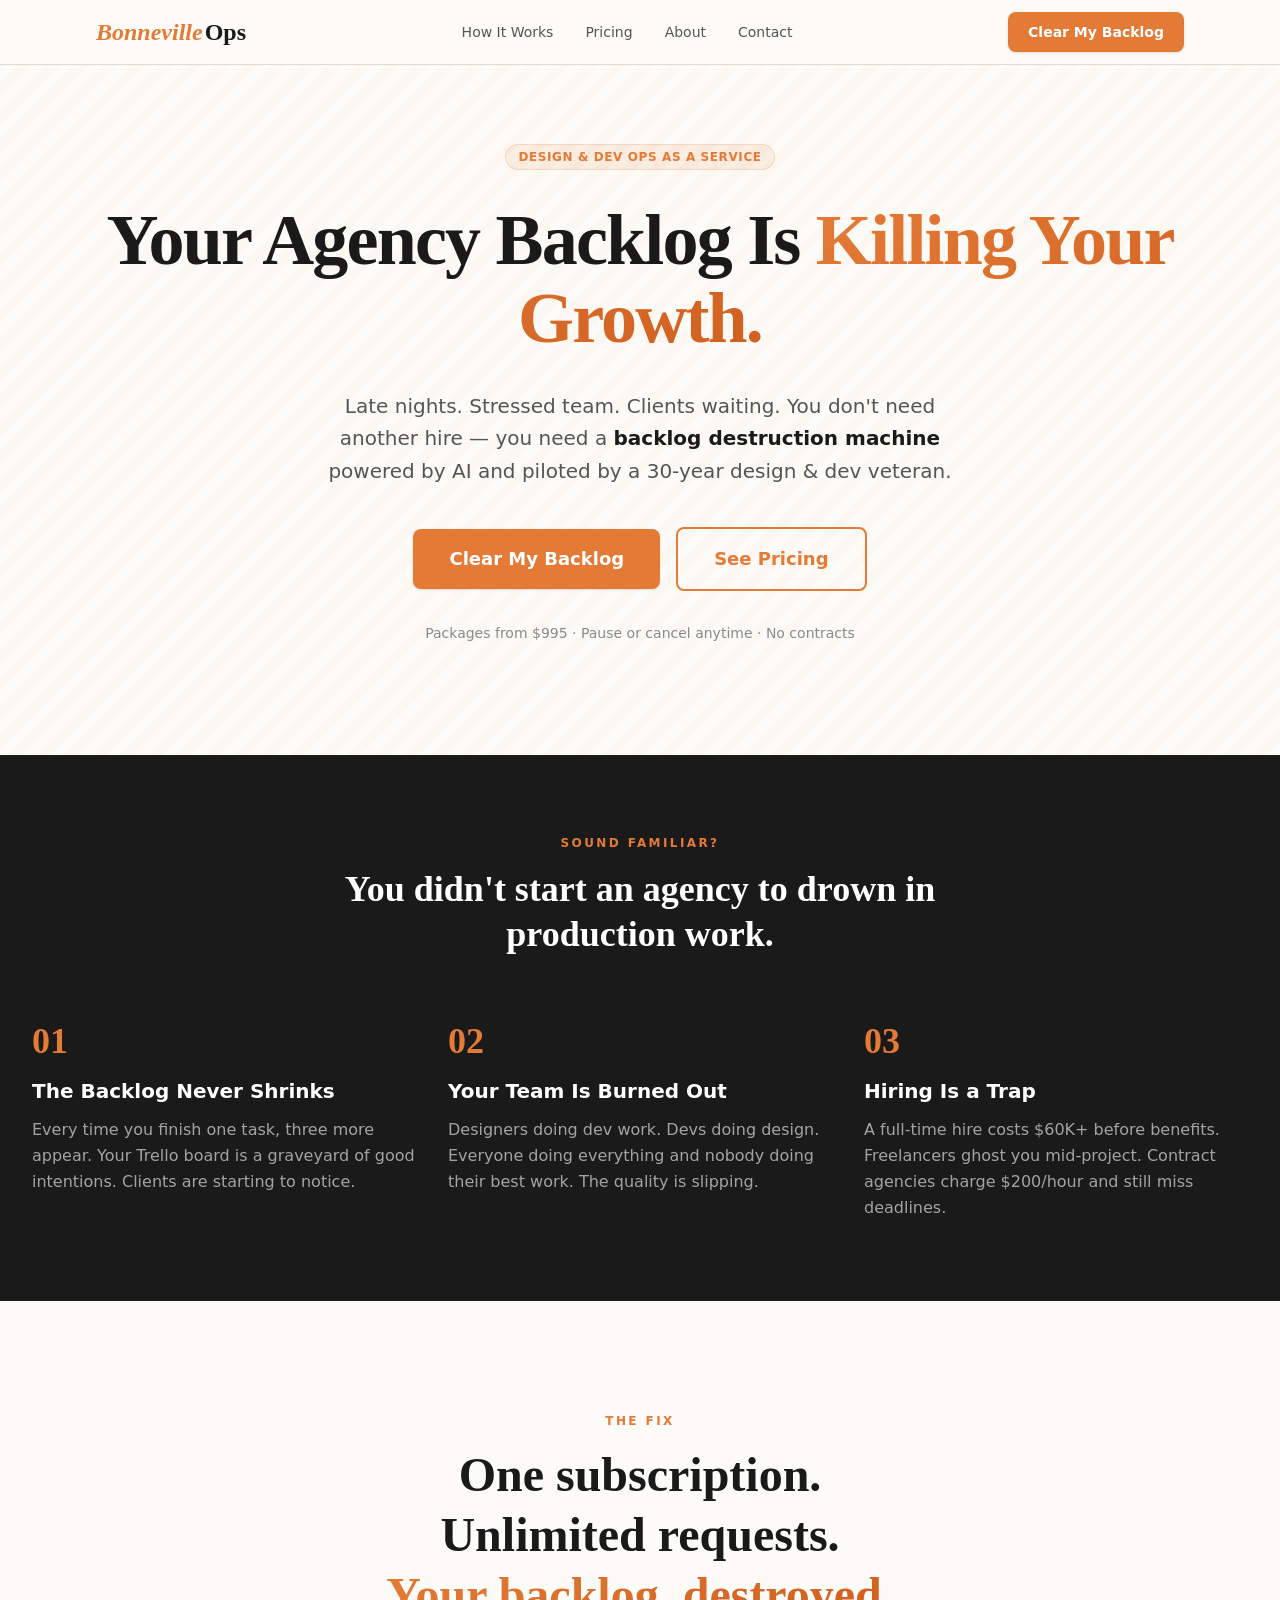
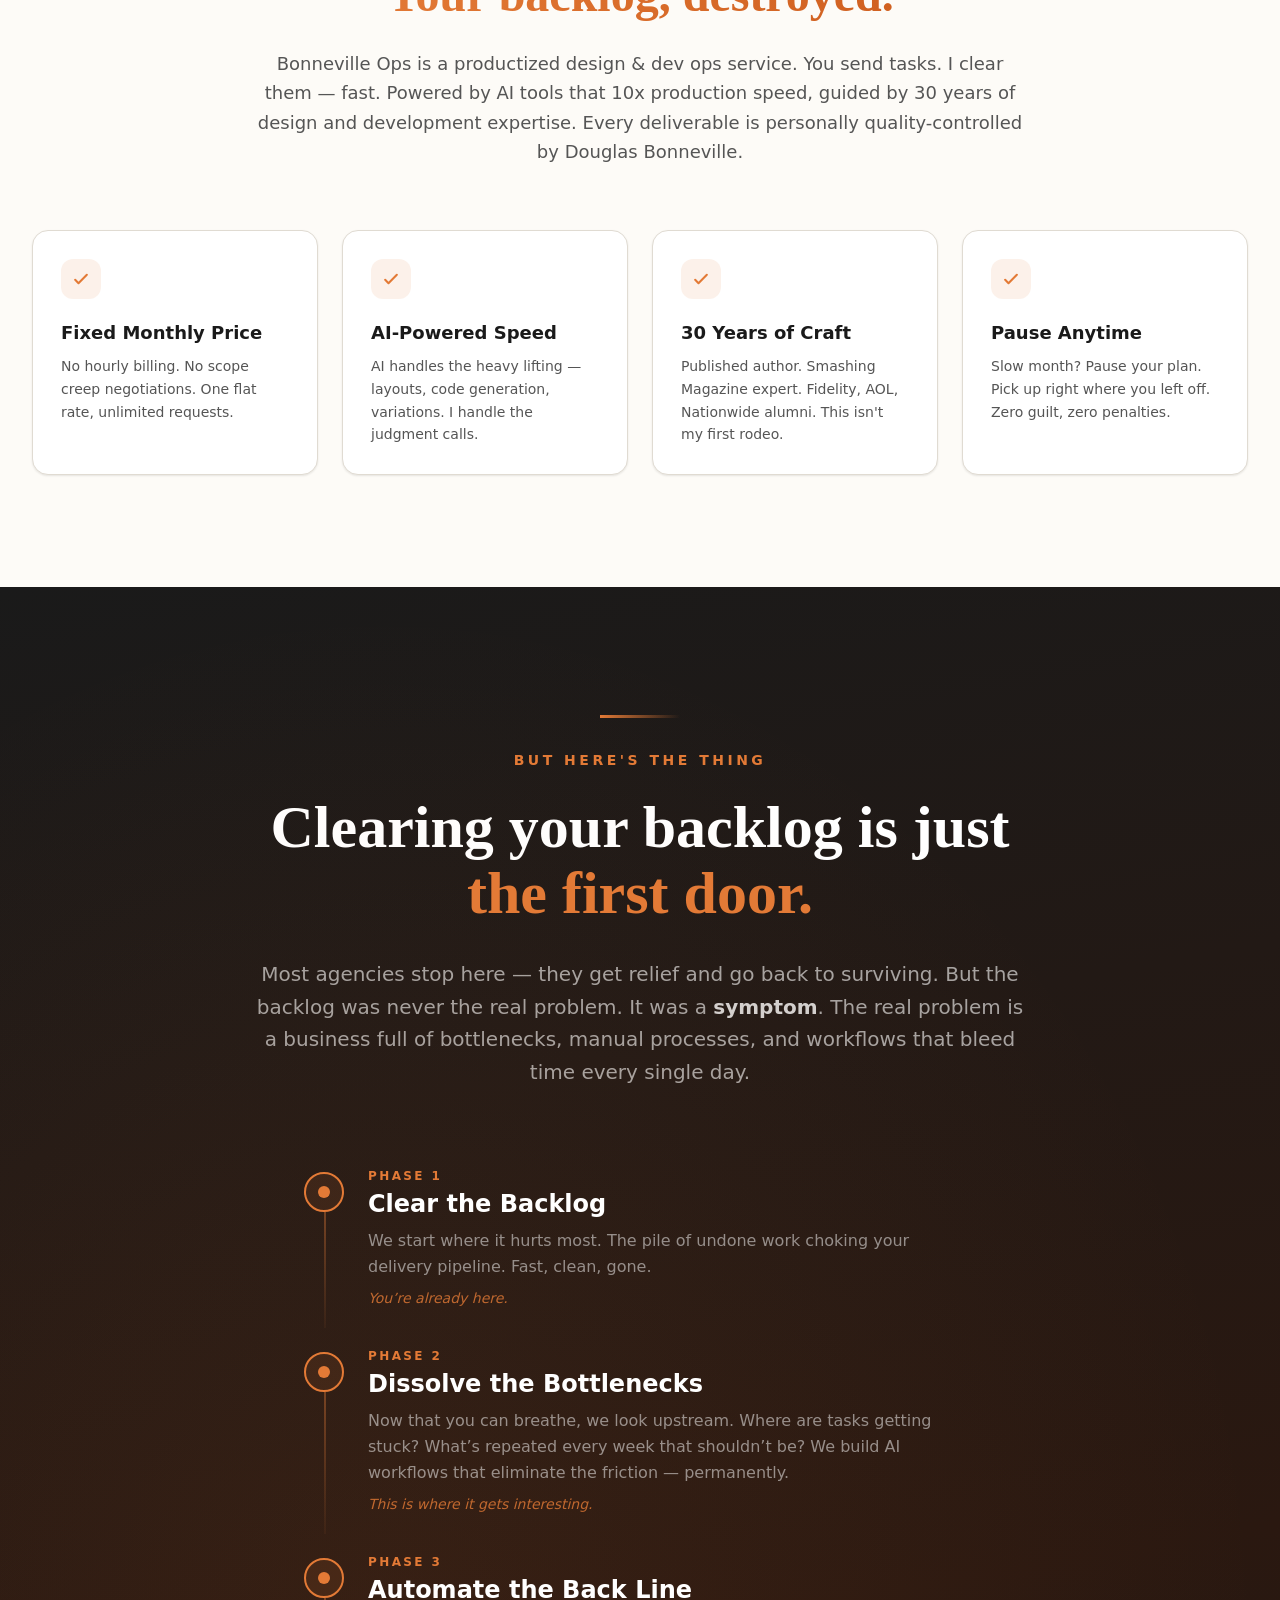
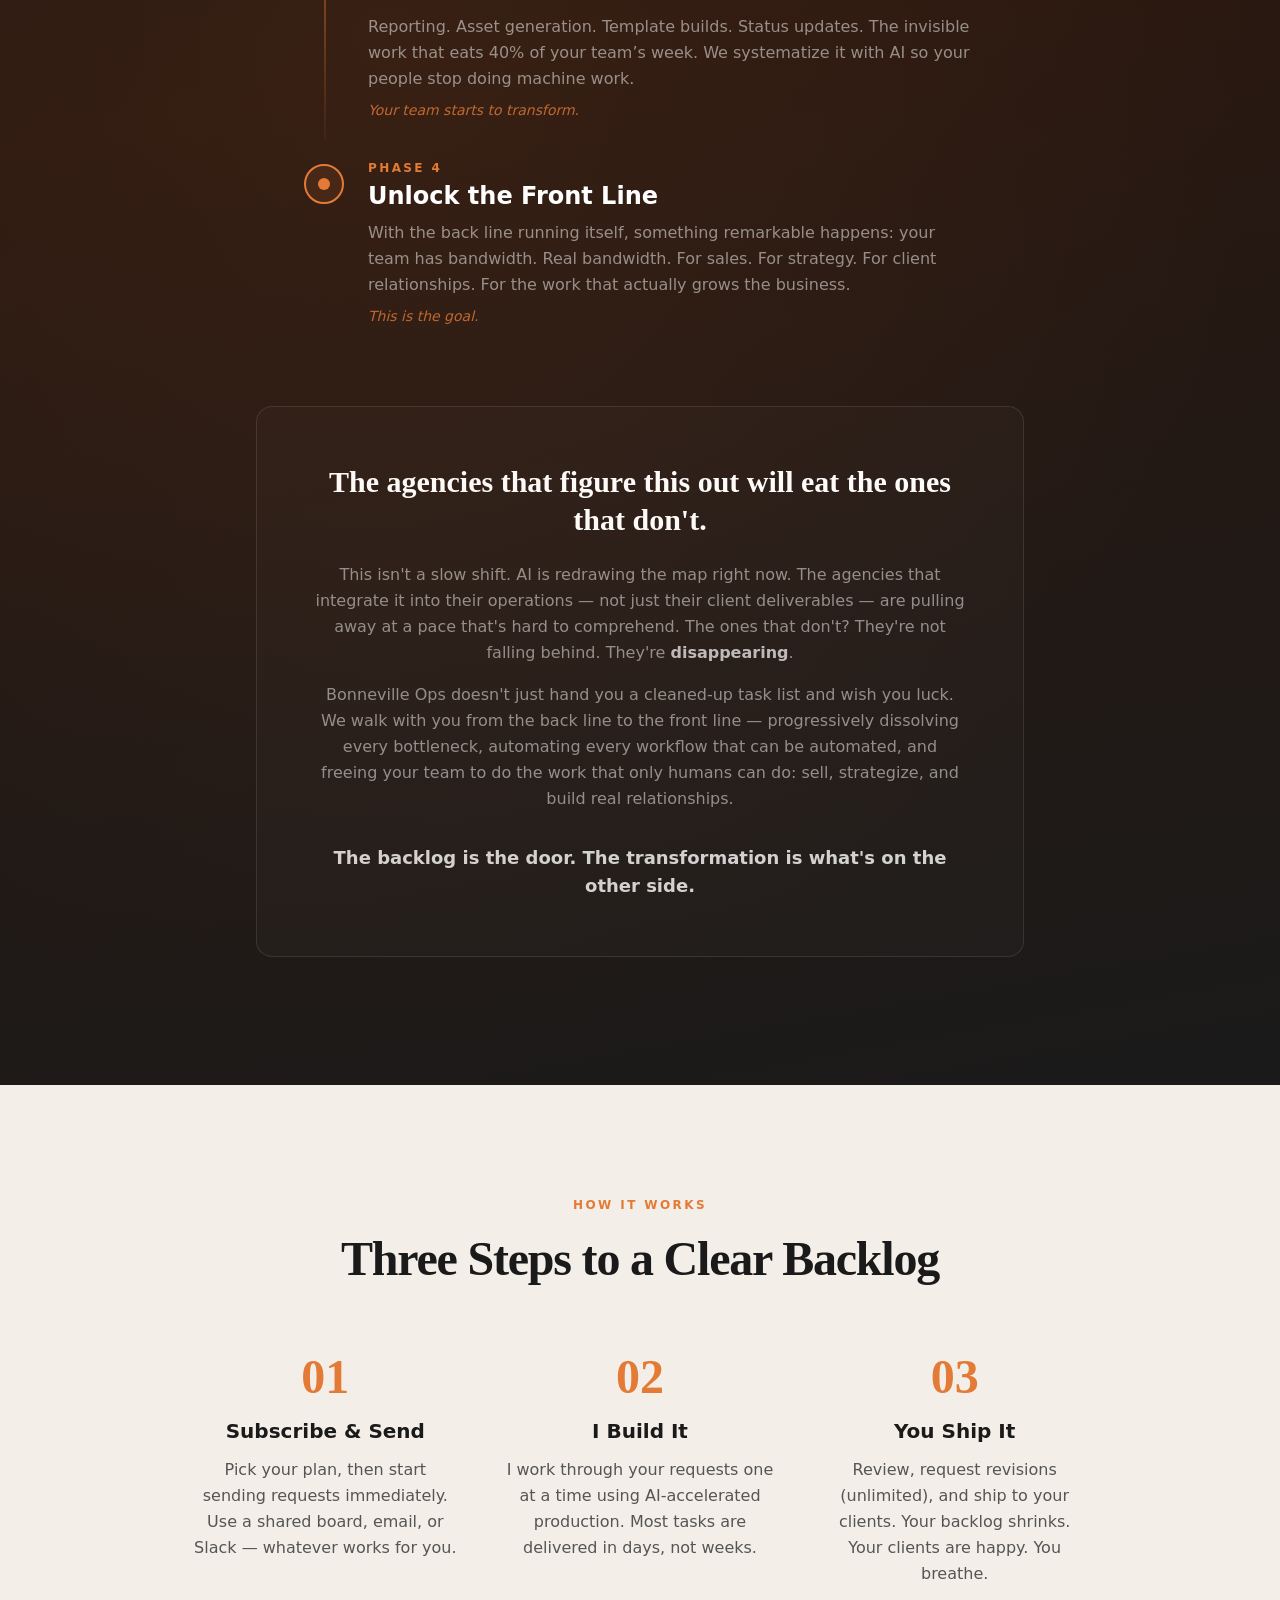
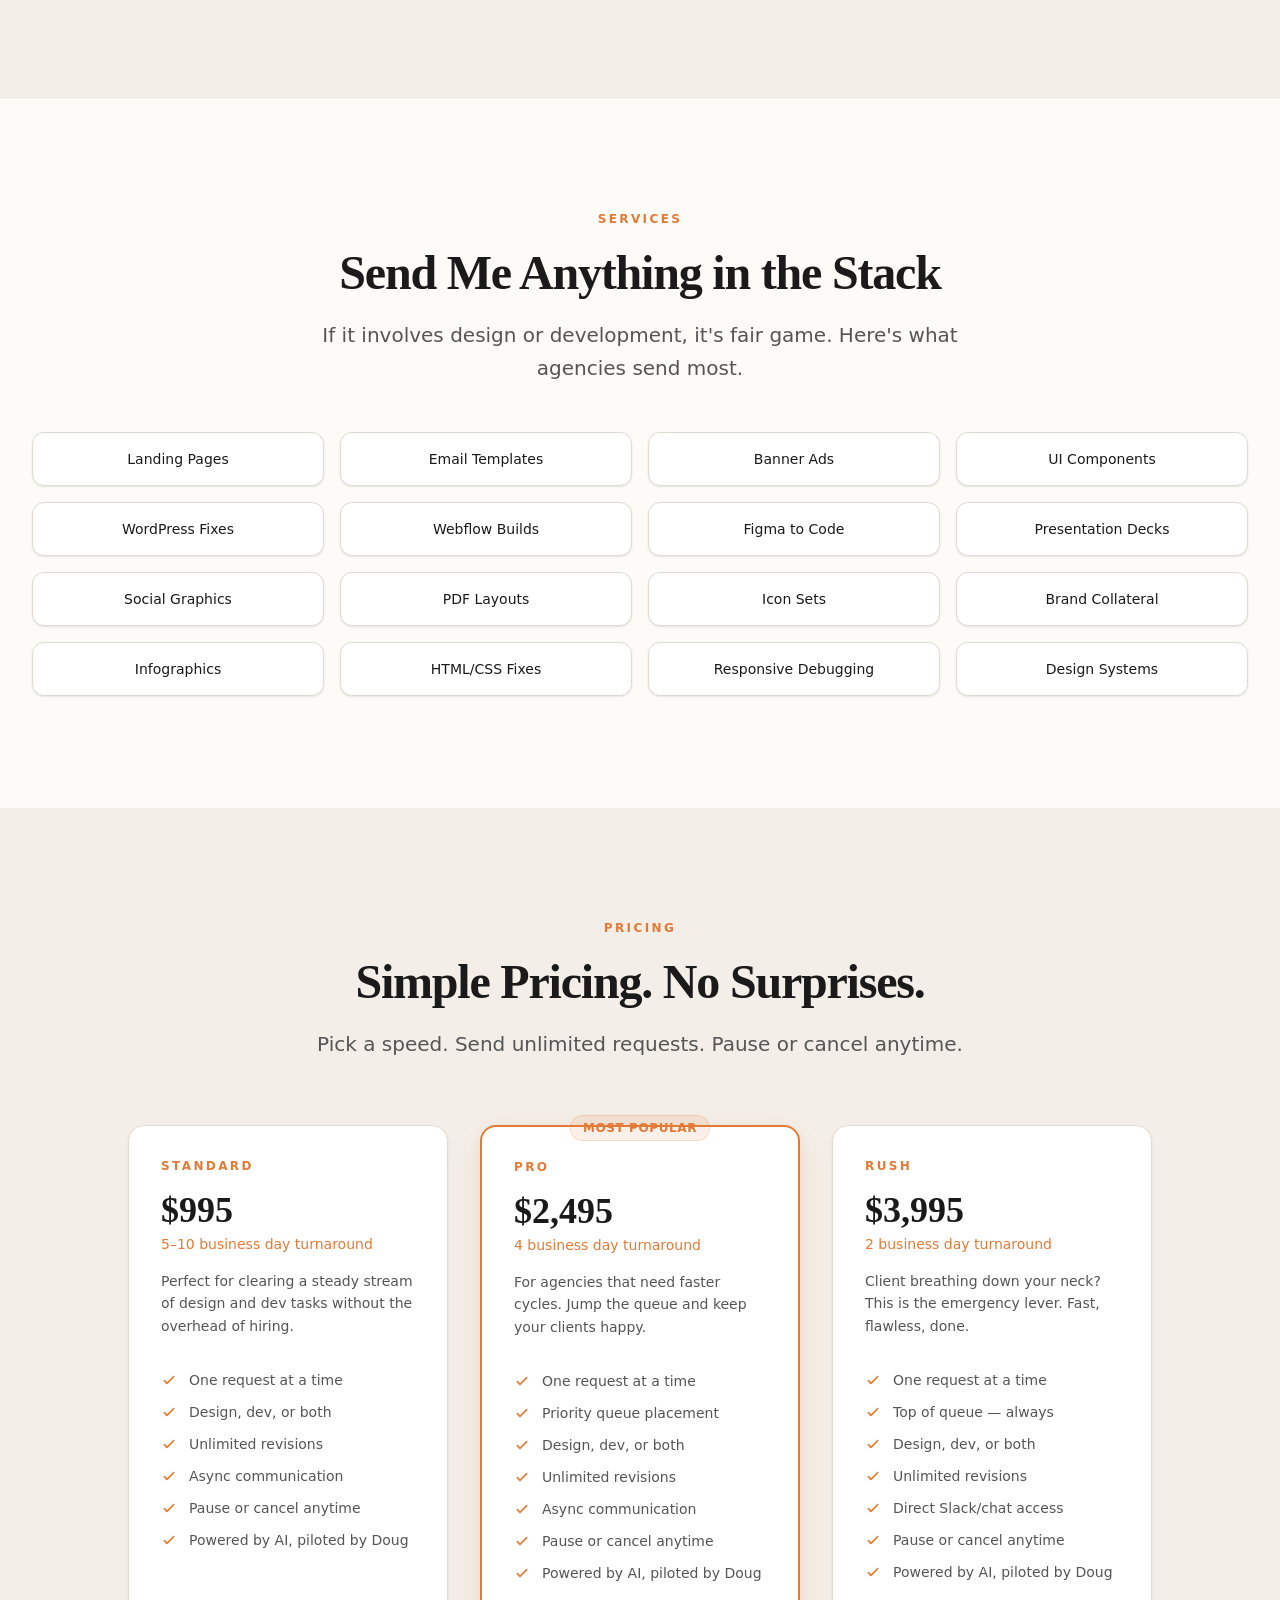
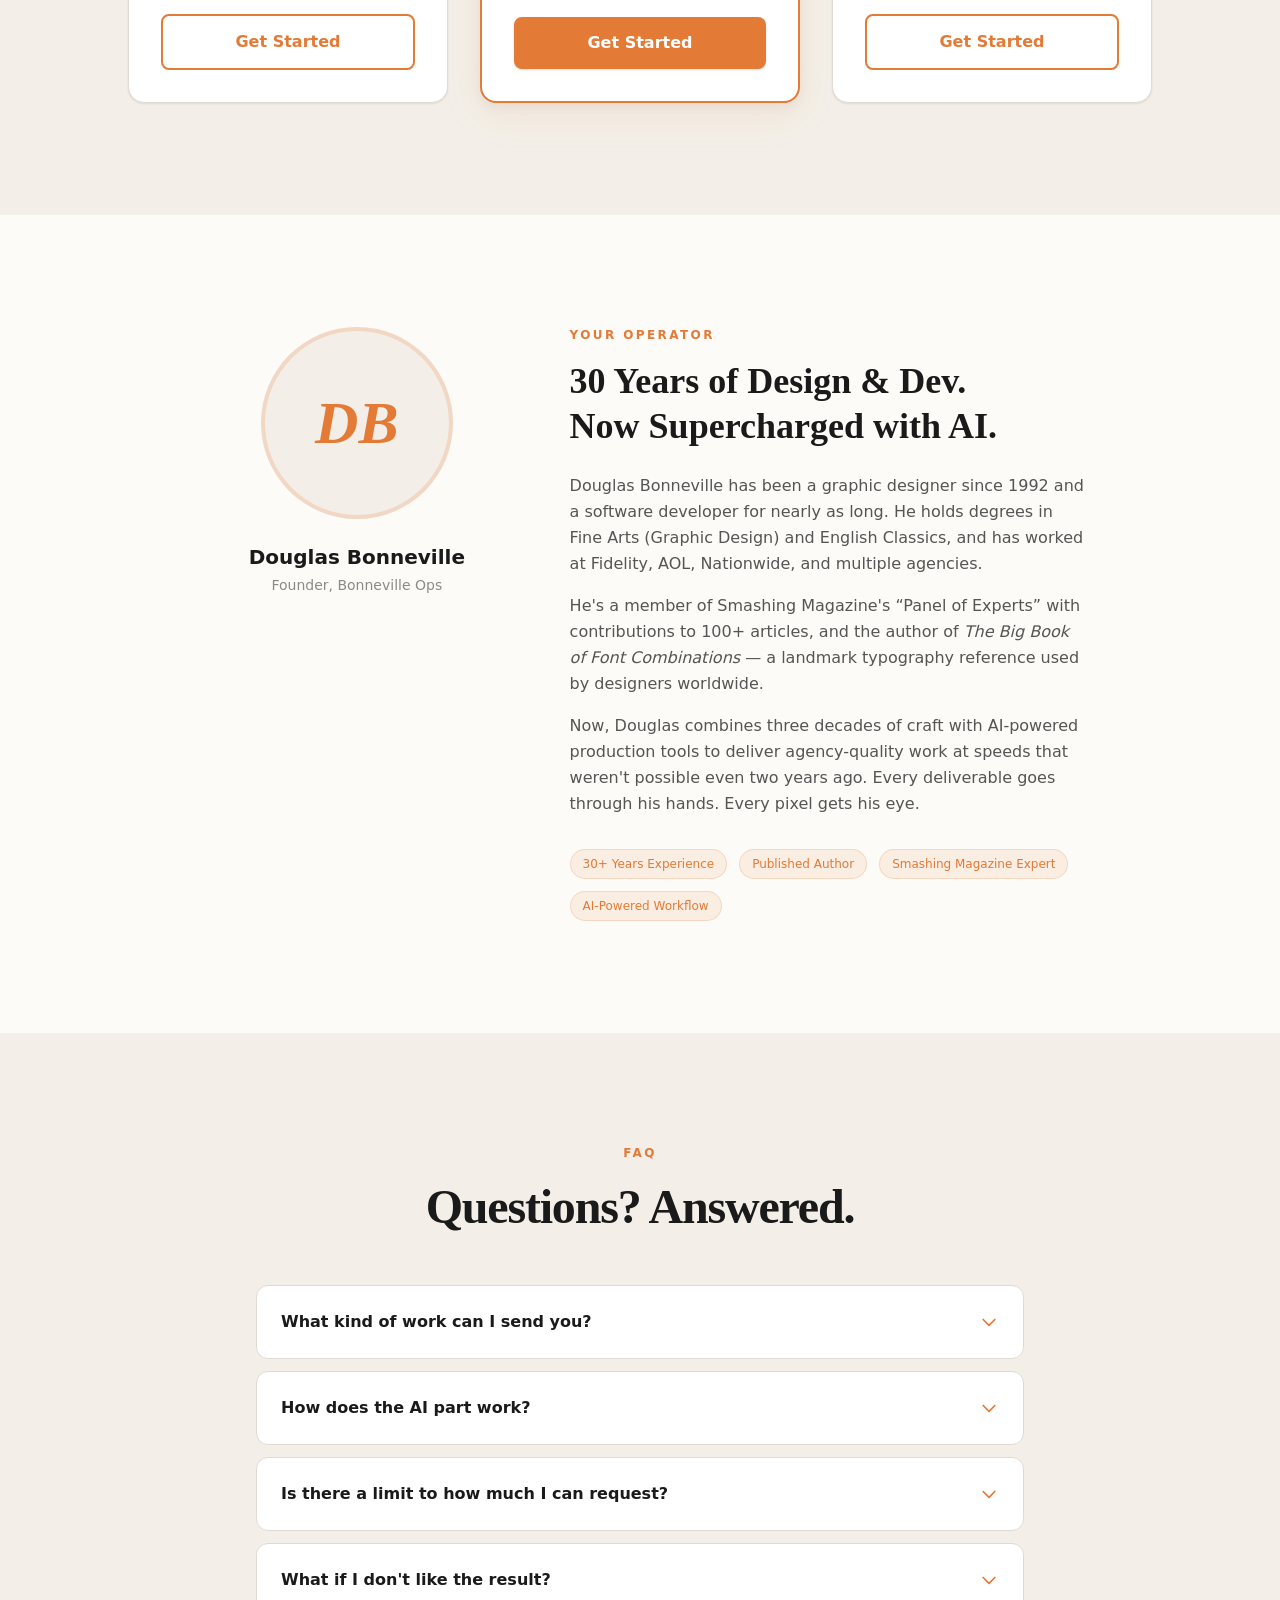
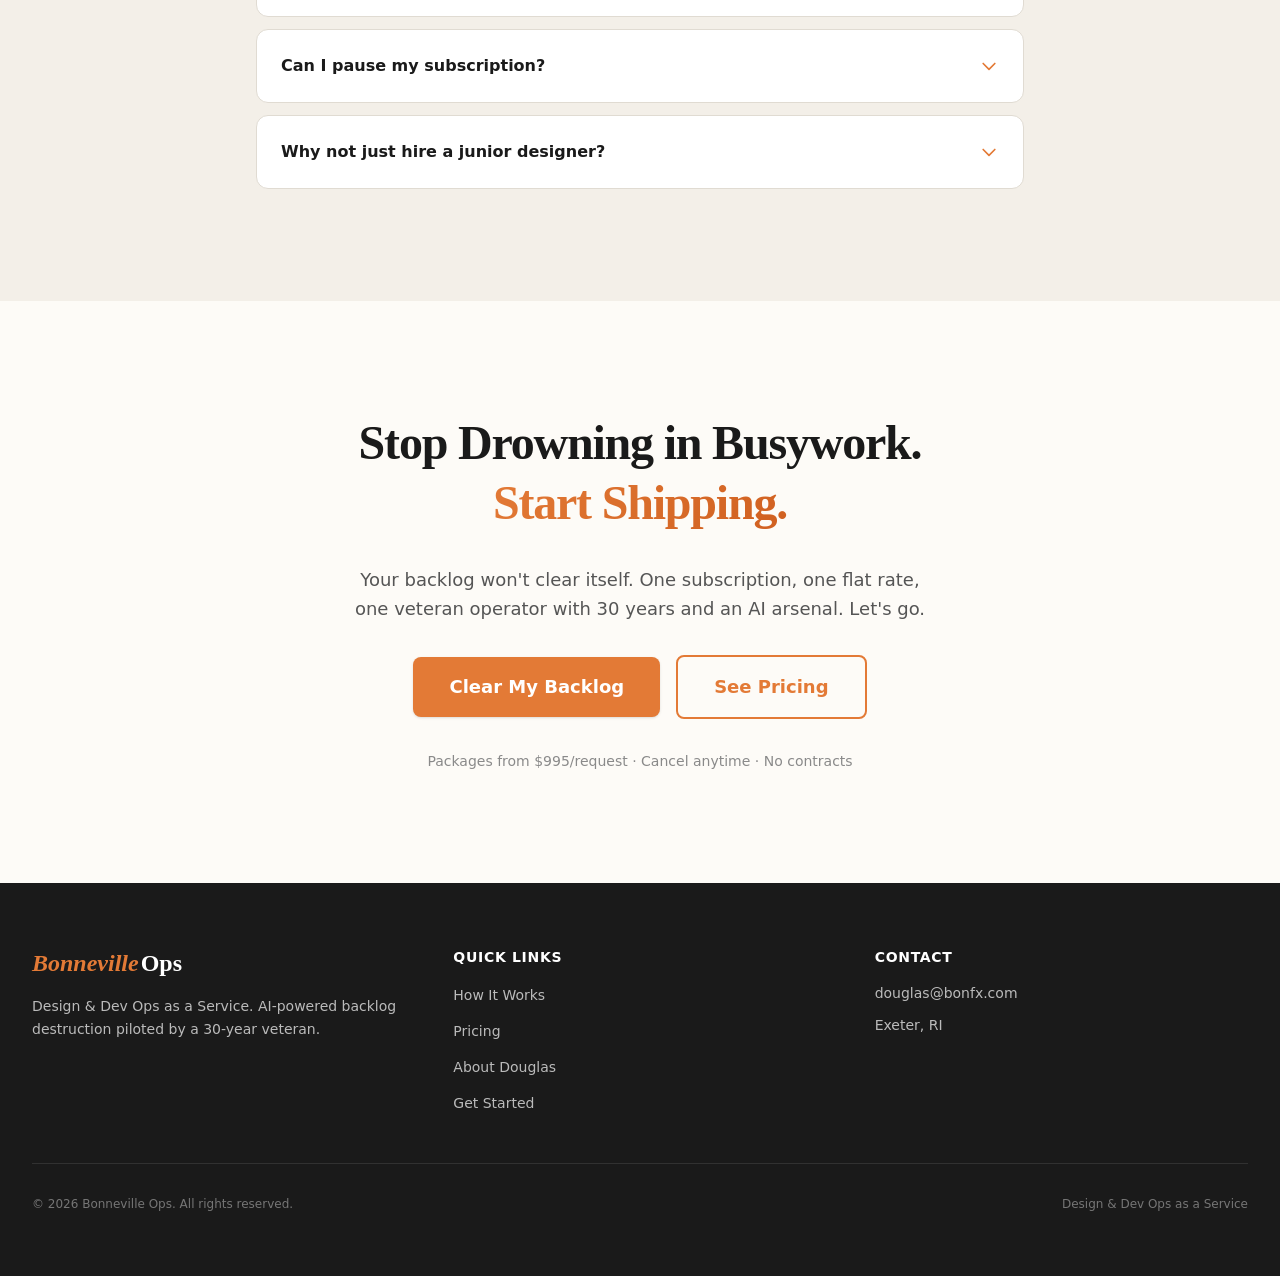
==== commit 2220ca51: "Fix location: Exeter, RI Co-Authored-By: Claude Opus 4.6 <noreply@anthropic.com>" ====
--- a/bonnevilleops/public/index.html
+++ b/bonnevilleops/public/index.html
@@ -2,4 +2,4 @@
 <!-- saved from url=(0042)/ -->
 <html lang="en" class="__variable_0d7163 __variable_0a80b4"><head><meta http-equiv="Content-Type" content="text/html; charset=UTF-8"><meta name="viewport" content="width=device-width, initial-scale=1"><link rel="preload" href="./fonts/13971731025ec697-s.p.woff2" as="font" crossorigin="" type="font/woff2"><link rel="preload" href="./fonts/eaead17c7dbfcd5d-s.p.woff2" as="font" crossorigin="" type="font/woff2"><style>@font-face{font-family:DM Sans;font-style:normal;font-weight:100 1000;font-display:swap;src:url(/./fonts/7ab938503e4547a1-s.woff2) format("woff2");unicode-range:u+0100-02ba,u+02bd-02c5,u+02c7-02cc,u+02ce-02d7,u+02dd-02ff,u+0304,u+0308,u+0329,u+1d00-1dbf,u+1e00-1e9f,u+1ef2-1eff,u+2020,u+20a0-20ab,u+20ad-20c0,u+2113,u+2c60-2c7f,u+a720-a7ff}@font-face{font-family:DM Sans;font-style:normal;font-weight:100 1000;font-display:swap;src:url(/./fonts/13971731025ec697-s.p.woff2) format("woff2");unicode-range:u+00??,u+0131,u+0152-0153,u+02bb-02bc,u+02c6,u+02da,u+02dc,u+0304,u+0308,u+0329,u+2000-206f,u+20ac,u+2122,u+2191,u+2193,u+2212,u+2215,u+feff,u+fffd}@font-face{font-family:DM Sans Fallback;src:local("Arial");ascent-override:94.90%;descent-override:29.66%;line-gap-override:0.00%;size-adjust:104.53%}.__className_0d7163{font-family:DM Sans,DM Sans Fallback;font-style:normal}.__variable_0d7163{--font-dm-sans:"DM Sans","DM Sans Fallback"}@font-face{font-family:Playfair Display;font-style:normal;font-weight:400 900;font-display:swap;src:url(/./fonts/47f136985ef5b5cb-s.woff2) format("woff2");unicode-range:u+0301,u+0400-045f,u+0490-0491,u+04b0-04b1,u+2116}@font-face{font-family:Playfair Display;font-style:normal;font-weight:400 900;font-display:swap;src:url(/./fonts/4ead58c4dcc3f285-s.woff2) format("woff2");unicode-range:u+0102-0103,u+0110-0111,u+0128-0129,u+0168-0169,u+01a0-01a1,u+01af-01b0,u+0300-0301,u+0303-0304,u+0308-0309,u+0323,u+0329,u+1ea0-1ef9,u+20ab}@font-face{font-family:Playfair Display;font-style:normal;font-weight:400 900;font-display:swap;src:url(/./fonts/28a2004cf8372660-s.woff2) format("woff2");unicode-range:u+0100-02ba,u+02bd-02c5,u+02c7-02cc,u+02ce-02d7,u+02dd-02ff,u+0304,u+0308,u+0329,u+1d00-1dbf,u+1e00-1e9f,u+1ef2-1eff,u+2020,u+20a0-20ab,u+20ad-20c0,u+2113,u+2c60-2c7f,u+a720-a7ff}@font-face{font-family:Playfair Display;font-style:normal;font-weight:400 900;font-display:swap;src:url(/./fonts/eaead17c7dbfcd5d-s.p.woff2) format("woff2");unicode-range:u+00??,u+0131,u+0152-0153,u+02bb-02bc,u+02c6,u+02da,u+02dc,u+0304,u+0308,u+0329,u+2000-206f,u+20ac,u+2122,u+2191,u+2193,u+2212,u+2215,u+feff,u+fffd}@font-face{font-family:Playfair Display Fallback;src:local("Times New Roman");ascent-override:97.25%;descent-override:22.56%;line-gap-override:0.00%;size-adjust:111.26%}.__className_0a80b4{font-family:Playfair Display,Playfair Display Fallback;font-style:normal}.__variable_0a80b4{--font-playfair:"Playfair Display","Playfair Display Fallback"}
 
-/*! tailwindcss v4.2.1 | MIT License | https://tailwindcss.com */@layer properties{@supports (((-webkit-hyphens:none)) and (not (margin-trim:inline))) or ((-moz-orient:inline) and (not (color:rgb(from red r g b)))){*,::backdrop,:after,:before{--tw-translate-x:0;--tw-translate-y:0;--tw-translate-z:0;--tw-space-y-reverse:0;--tw-border-style:solid;--tw-leading:initial;--tw-font-weight:initial;--tw-tracking:initial;--tw-shadow:0 0 #0000;--tw-shadow-color:initial;--tw-shadow-alpha:100%;--tw-inset-shadow:0 0 #0000;--tw-inset-shadow-color:initial;--tw-inset-shadow-alpha:100%;--tw-ring-color:initial;--tw-ring-shadow:0 0 #0000;--tw-inset-ring-color:initial;--tw-inset-ring-shadow:0 0 #0000;--tw-ring-inset:initial;--tw-ring-offset-width:0px;--tw-ring-offset-color:#fff;--tw-ring-offset-shadow:0 0 #0000;--tw-outline-style:solid;--tw-blur:initial;--tw-brightness:initial;--tw-contrast:initial;--tw-grayscale:initial;--tw-hue-rotate:initial;--tw-invert:initial;--tw-opacity:initial;--tw-saturate:initial;--tw-sepia:initial;--tw-drop-shadow:initial;--tw-drop-shadow-color:initial;--tw-drop-shadow-alpha:100%;--tw-drop-shadow-size:initial;--tw-backdrop-blur:initial;--tw-backdrop-brightness:initial;--tw-backdrop-contrast:initial;--tw-backdrop-grayscale:initial;--tw-backdrop-hue-rotate:initial;--tw-backdrop-invert:initial;--tw-backdrop-opacity:initial;--tw-backdrop-saturate:initial;--tw-backdrop-sepia:initial;--tw-duration:initial}}}@layer theme{:host,:root{--font-sans:"DM Sans",ui-sans-serif,system-ui,sans-serif;--font-mono:ui-monospace,SFMono-Regular,Menlo,Monaco,Consolas,"Liberation Mono","Courier New",monospace;--color-amber-50:oklch(98.7% .022 95.277);--color-amber-200:oklch(92.4% .12 95.746);--color-amber-700:oklch(55.5% .163 48.998);--color-green-50:oklch(98.2% .018 155.826);--color-green-200:oklch(92.5% .084 155.995);--color-green-700:oklch(52.7% .154 150.069);--color-white:#fff;--spacing:.25rem;--container-xl:36rem;--container-2xl:42rem;--container-3xl:48rem;--container-4xl:56rem;--container-5xl:64rem;--container-6xl:72rem;--container-7xl:80rem;--text-xs:.75rem;--text-xs--line-height:calc(1 / .75);--text-sm:.875rem;--text-sm--line-height:calc(1.25 / .875);--text-base:1rem;--text-base--line-height:calc(1.5 / 1);--text-lg:1.125rem;--text-lg--line-height:calc(1.75 / 1.125);--text-xl:1.25rem;--text-xl--line-height:calc(1.75 / 1.25);--text-2xl:1.5rem;--text-2xl--line-height:calc(2 / 1.5);--text-3xl:1.875rem;--text-3xl--line-height:calc(2.25 / 1.875);--text-4xl:2.25rem;--text-4xl--line-height:calc(2.5 / 2.25);--text-5xl:3rem;--text-5xl--line-height:1;--text-6xl:3.75rem;--text-6xl--line-height:1;--text-7xl:4.5rem;--text-7xl--line-height:1;--font-weight-medium:500;--font-weight-semibold:600;--font-weight-bold:700;--tracking-tight:-.025em;--tracking-wider:.05em;--leading-tight:1.25;--leading-relaxed:1.625;--radius-lg:.5rem;--radius-xl:.75rem;--radius-2xl:1rem;--blur-lg:16px;--blur-xl:24px;--blur-3xl:64px;--default-transition-duration:.15s;--default-transition-timing-function:cubic-bezier(.4,0,.2,1);--default-font-family:var(--font-sans);--default-mono-font-family:var(--font-mono);--font-display:"Playfair Display",ui-serif,Georgia,serif;--color-bg-primary:#fdfbf7;--color-bg-secondary:#f3efe8;--color-bg-card:#fff;--color-bg-dark:#1a1a1a;--color-border:#e0dbd2;--color-border-hover:#c8c1b5;--color-text-primary:#1a1a1a;--color-text-secondary:#555;--color-text-muted:#8a8a8a;--color-accent:#e37a36;--color-accent-hover:#c96a2b;--color-cta:#e37a36;--color-metric:#e37a36}}@layer base{*,::backdrop,:after,:before{box-sizing:border-box;border:0 solid;margin:0;padding:0}::file-selector-button{box-sizing:border-box;border:0 solid;margin:0;padding:0}:host,html{-webkit-text-size-adjust:100%;tab-size:4;line-height:1.5;font-family:var(--default-font-family,ui-sans-serif,system-ui,sans-serif,"Apple Color Emoji","Segoe UI Emoji","Segoe UI Symbol","Noto Color Emoji");font-feature-settings:var(--default-font-feature-settings,normal);font-variation-settings:var(--default-font-variation-settings,normal);-webkit-tap-highlight-color:transparent}hr{height:0;color:inherit;border-top-width:1px}abbr:where([title]){-webkit-text-decoration:underline dotted;text-decoration:underline dotted}h1,h2,h3,h4,h5,h6{font-size:inherit;font-weight:inherit}a{color:inherit;-webkit-text-decoration:inherit;text-decoration:inherit}b,strong{font-weight:bolder}code,kbd,pre,samp{font-family:var(--default-mono-font-family,ui-monospace,SFMono-Regular,Menlo,Monaco,Consolas,"Liberation Mono","Courier New",monospace);font-feature-settings:var(--default-mono-font-feature-settings,normal);font-variation-settings:var(--default-mono-font-variation-settings,normal);font-size:1em}small{font-size:80%}sub,sup{vertical-align:baseline;font-size:75%;line-height:0;position:relative}sub{bottom:-.25em}sup{top:-.5em}table{text-indent:0;border-color:inherit;border-collapse:collapse}:-moz-focusring{outline:auto}progress{vertical-align:baseline}summary{display:list-item}menu,ol,ul{list-style:none}audio,canvas,embed,iframe,img,object,svg,video{vertical-align:middle;display:block}img,video{max-width:100%;height:auto}button,input,optgroup,select,textarea{font:inherit;font-feature-settings:inherit;font-variation-settings:inherit;letter-spacing:inherit;color:inherit;opacity:1;background-color:#0000;border-radius:0}::file-selector-button{font:inherit;font-feature-settings:inherit;font-variation-settings:inherit;letter-spacing:inherit;color:inherit;opacity:1;background-color:#0000;border-radius:0}:where(select:is([multiple],[size])) optgroup{font-weight:bolder}:where(select:is([multiple],[size])) optgroup option{padding-inline-start:20px}::file-selector-button{margin-inline-end:4px}::placeholder{opacity:1}@supports (not ((-webkit-appearance:-apple-pay-button))) or (contain-intrinsic-size:1px){::placeholder{color:currentColor}@supports (color:color-mix(in lab,red,red)){::placeholder{color:color-mix(in oklab,currentcolor 50%,transparent)}}}textarea{resize:vertical}::-webkit-search-decoration{-webkit-appearance:none}::-webkit-date-and-time-value{min-height:1lh;text-align:inherit}::-webkit-datetime-edit{display:inline-flex}::-webkit-datetime-edit-fields-wrapper{padding:0}::-webkit-datetime-edit,::-webkit-datetime-edit-year-field{padding-block:0}::-webkit-datetime-edit-day-field,::-webkit-datetime-edit-month-field{padding-block:0}::-webkit-datetime-edit-hour-field,::-webkit-datetime-edit-minute-field{padding-block:0}::-webkit-datetime-edit-millisecond-field,::-webkit-datetime-edit-second-field{padding-block:0}::-webkit-datetime-edit-meridiem-field{padding-block:0}::-webkit-calendar-picker-indicator{line-height:1}:-moz-ui-invalid{box-shadow:none}button,input:where([type=button],[type=reset],[type=submit]){appearance:button}::file-selector-button{appearance:button}::-webkit-inner-spin-button,::-webkit-outer-spin-button{height:auto}[hidden]:where(:not([hidden=until-found])){display:none!important}}@layer components;@layer utilities{.pointer-events-none{pointer-events:none}.invisible{visibility:hidden}.absolute{position:absolute}.fixed{position:fixed}.relative{position:relative}.inset-0{inset:calc(var(--spacing) * 0)}.start{inset-inline-start:var(--spacing)}.-top-3{top:calc(var(--spacing) * -3)}.top-0{top:calc(var(--spacing) * 0)}.top-6{top:calc(var(--spacing) * 6)}.right-0{right:calc(var(--spacing) * 0)}.right-6{right:calc(var(--spacing) * 6)}.left-0{left:calc(var(--spacing) * 0)}.left-1\/2{left:50%}.z-10{z-index:10}.z-50{z-index:50}.mx-auto{margin-inline:auto}.mt-0\.5{margin-top:calc(var(--spacing) * .5)}.mt-1{margin-top:calc(var(--spacing) * 1)}.mt-2{margin-top:calc(var(--spacing) * 2)}.mt-3{margin-top:calc(var(--spacing) * 3)}.mt-4{margin-top:calc(var(--spacing) * 4)}.mt-8{margin-top:calc(var(--spacing) * 8)}.mt-12{margin-top:calc(var(--spacing) * 12)}.mt-16{margin-top:calc(var(--spacing) * 16)}.mb-1{margin-bottom:calc(var(--spacing) * 1)}.mb-2{margin-bottom:calc(var(--spacing) * 2)}.mb-3{margin-bottom:calc(var(--spacing) * 3)}.mb-4{margin-bottom:calc(var(--spacing) * 4)}.mb-5{margin-bottom:calc(var(--spacing) * 5)}.mb-6{margin-bottom:calc(var(--spacing) * 6)}.mb-8{margin-bottom:calc(var(--spacing) * 8)}.mb-16{margin-bottom:calc(var(--spacing) * 16)}.mb-20{margin-bottom:calc(var(--spacing) * 20)}.block{display:block}.flex{display:flex}.grid{display:grid}.hidden{display:none}.inline-flex{display:inline-flex}.h-3{height:calc(var(--spacing) * 3)}.h-4{height:calc(var(--spacing) * 4)}.h-5{height:calc(var(--spacing) * 5)}.h-8{height:calc(var(--spacing) * 8)}.h-10{height:calc(var(--spacing) * 10)}.h-12{height:calc(var(--spacing) * 12)}.h-16{height:calc(var(--spacing) * 16)}.h-48{height:calc(var(--spacing) * 48)}.w-3{width:calc(var(--spacing) * 3)}.w-4{width:calc(var(--spacing) * 4)}.w-5{width:calc(var(--spacing) * 5)}.w-8{width:calc(var(--spacing) * 8)}.w-10{width:calc(var(--spacing) * 10)}.w-12{width:calc(var(--spacing) * 12)}.w-16{width:calc(var(--spacing) * 16)}.w-48{width:calc(var(--spacing) * 48)}.w-full{width:100%}.w-px{width:1px}.max-w-2xl{max-width:var(--container-2xl)}.max-w-3xl{max-width:var(--container-3xl)}.max-w-4xl{max-width:var(--container-4xl)}.max-w-5xl{max-width:var(--container-5xl)}.max-w-6xl{max-width:var(--container-6xl)}.max-w-7xl{max-width:var(--container-7xl)}.max-w-xl{max-width:var(--container-xl)}.flex-1{flex:1}.flex-shrink-0{flex-shrink:0}.-translate-x-1\/2{--tw-translate-x:calc(calc(1 / 2 * 100%) * -1);translate:var(--tw-translate-x) var(--tw-translate-y)}.rotate-180{rotate:180deg}.cursor-pointer{cursor:pointer}.resize-none{resize:none}.grid-cols-1{grid-template-columns:repeat(1,minmax(0,1fr))}.grid-cols-2{grid-template-columns:repeat(2,minmax(0,1fr))}.flex-col{flex-direction:column}.flex-wrap{flex-wrap:wrap}.items-center{align-items:center}.items-start{align-items:flex-start}.justify-between{justify-content:space-between}.justify-center{justify-content:center}.gap-0\.5{gap:calc(var(--spacing) * .5)}.gap-2{gap:calc(var(--spacing) * 2)}.gap-3{gap:calc(var(--spacing) * 3)}.gap-4{gap:calc(var(--spacing) * 4)}.gap-6{gap:calc(var(--spacing) * 6)}.gap-8{gap:calc(var(--spacing) * 8)}.gap-12{gap:calc(var(--spacing) * 12)}.gap-16{gap:calc(var(--spacing) * 16)}:where(.space-y-2>:not(:last-child)){--tw-space-y-reverse:0;margin-block-start:calc(calc(var(--spacing) * 2) * var(--tw-space-y-reverse));margin-block-end:calc(calc(var(--spacing) * 2) * calc(1 - var(--tw-space-y-reverse)))}:where(.space-y-3>:not(:last-child)){--tw-space-y-reverse:0;margin-block-start:calc(calc(var(--spacing) * 3) * var(--tw-space-y-reverse));margin-block-end:calc(calc(var(--spacing) * 3) * calc(1 - var(--tw-space-y-reverse)))}:where(.space-y-4>:not(:last-child)){--tw-space-y-reverse:0;margin-block-start:calc(calc(var(--spacing) * 4) * var(--tw-space-y-reverse));margin-block-end:calc(calc(var(--spacing) * 4) * calc(1 - var(--tw-space-y-reverse)))}:where(.space-y-6>:not(:last-child)){--tw-space-y-reverse:0;margin-block-start:calc(calc(var(--spacing) * 6) * var(--tw-space-y-reverse));margin-block-end:calc(calc(var(--spacing) * 6) * calc(1 - var(--tw-space-y-reverse)))}:where(.space-y-10>:not(:last-child)){--tw-space-y-reverse:0;margin-block-start:calc(calc(var(--spacing) * 10) * var(--tw-space-y-reverse));margin-block-end:calc(calc(var(--spacing) * 10) * calc(1 - var(--tw-space-y-reverse)))}.overflow-hidden{overflow:hidden}.rounded-2xl{border-radius:var(--radius-2xl)}.rounded-full{border-radius:3.40282e+38px}.rounded-lg{border-radius:var(--radius-lg)}.rounded-xl{border-radius:var(--radius-xl)}.border{border-style:var(--tw-border-style);border-width:1px}.border-2{border-style:var(--tw-border-style);border-width:2px}.border-4{border-style:var(--tw-border-style);border-width:4px}.border-t{border-top-style:var(--tw-border-style);border-top-width:1px}.border-b{border-bottom-style:var(--tw-border-style);border-bottom-width:1px}.border-accent{border-color:var(--color-accent)}.border-accent\/20{border-color:#e37a3633}@supports (color:color-mix(in lab,red,red)){.border-accent\/20{border-color:color-mix(in oklab,var(--color-accent) 20%,transparent)}}.border-accent\/30{border-color:#e37a364d}@supports (color:color-mix(in lab,red,red)){.border-accent\/30{border-color:color-mix(in oklab,var(--color-accent) 30%,transparent)}}.border-amber-200{border-color:var(--color-amber-200)}.border-border{border-color:var(--color-border)}.border-green-200{border-color:var(--color-green-200)}.border-white\/10{border-color:#ffffff1a}@supports (color:color-mix(in lab,red,red)){.border-white\/10{border-color:color-mix(in oklab,var(--color-white) 10%,transparent)}}.bg-accent{background-color:var(--color-accent)}.bg-accent\/10{background-color:#e37a361a}@supports (color:color-mix(in lab,red,red)){.bg-accent\/10{background-color:color-mix(in oklab,var(--color-accent) 10%,transparent)}}.bg-amber-50{background-color:var(--color-amber-50)}.bg-bg-card{background-color:var(--color-bg-card)}.bg-bg-dark{background-color:var(--color-bg-dark)}.bg-bg-primary{background-color:var(--color-bg-primary)}.bg-bg-primary\/90{background-color:#fdfbf7e6}@supports (color:color-mix(in lab,red,red)){.bg-bg-primary\/90{background-color:color-mix(in oklab,var(--color-bg-primary) 90%,transparent)}}.bg-bg-primary\/98{background-color:#fdfbf7fa}@supports (color:color-mix(in lab,red,red)){.bg-bg-primary\/98{background-color:color-mix(in oklab,var(--color-bg-primary) 98%,transparent)}}.bg-bg-secondary{background-color:var(--color-bg-secondary)}.bg-border{background-color:var(--color-border)}.bg-green-50{background-color:var(--color-green-50)}.bg-white\/\[0\.02\]{background-color:#ffffff05}@supports (color:color-mix(in lab,red,red)){.bg-white\/\[0\.02\]{background-color:color-mix(in oklab,var(--color-white) 2%,transparent)}}.p-2{padding:calc(var(--spacing) * 2)}.p-6{padding:calc(var(--spacing) * 6)}.p-7{padding:calc(var(--spacing) * 7)}.p-8{padding:calc(var(--spacing) * 8)}.p-10{padding:calc(var(--spacing) * 10)}.px-3{padding-inline:calc(var(--spacing) * 3)}.px-4{padding-inline:calc(var(--spacing) * 4)}.px-5{padding-inline:calc(var(--spacing) * 5)}.px-6{padding-inline:calc(var(--spacing) * 6)}.px-7{padding-inline:calc(var(--spacing) * 7)}.px-9{padding-inline:calc(var(--spacing) * 9)}.py-1{padding-block:calc(var(--spacing) * 1)}.py-1\.5{padding-block:calc(var(--spacing) * 1.5)}.py-2\.5{padding-block:calc(var(--spacing) * 2.5)}.py-3{padding-block:calc(var(--spacing) * 3)}.py-3\.5{padding-block:calc(var(--spacing) * 3.5)}.py-4{padding-block:calc(var(--spacing) * 4)}.py-16{padding-block:calc(var(--spacing) * 16)}.py-20{padding-block:calc(var(--spacing) * 20)}.py-24{padding-block:calc(var(--spacing) * 24)}.pt-1{padding-top:calc(var(--spacing) * 1)}.pt-8{padding-top:calc(var(--spacing) * 8)}.pt-28{padding-top:calc(var(--spacing) * 28)}.pt-32{padding-top:calc(var(--spacing) * 32)}.pr-4{padding-right:calc(var(--spacing) * 4)}.pb-6{padding-bottom:calc(var(--spacing) * 6)}.pb-12{padding-bottom:calc(var(--spacing) * 12)}.pb-20{padding-bottom:calc(var(--spacing) * 20)}.pb-24{padding-bottom:calc(var(--spacing) * 24)}.text-center{text-align:center}.text-left{text-align:left}.font-display{font-family:var(--font-display)}.font-mono{font-family:var(--font-mono)}.font-sans{font-family:var(--font-sans)}.text-2xl{font-size:var(--text-2xl);line-height:var(--tw-leading,var(--text-2xl--line-height))}.text-3xl{font-size:var(--text-3xl);line-height:var(--tw-leading,var(--text-3xl--line-height))}.text-4xl{font-size:var(--text-4xl);line-height:var(--tw-leading,var(--text-4xl--line-height))}.text-5xl{font-size:var(--text-5xl);line-height:var(--tw-leading,var(--text-5xl--line-height))}.text-6xl{font-size:var(--text-6xl);line-height:var(--tw-leading,var(--text-6xl--line-height))}.text-base{font-size:var(--text-base);line-height:var(--tw-leading,var(--text-base--line-height))}.text-lg{font-size:var(--text-lg);line-height:var(--tw-leading,var(--text-lg--line-height))}.text-sm{font-size:var(--text-sm);line-height:var(--tw-leading,var(--text-sm--line-height))}.text-xl{font-size:var(--text-xl);line-height:var(--tw-leading,var(--text-xl--line-height))}.text-xs{font-size:var(--text-xs);line-height:var(--tw-leading,var(--text-xs--line-height))}.leading-\[1\.1\]{--tw-leading:1.1;line-height:1.1}.leading-\[1\.08\]{--tw-leading:1.08;line-height:1.08}.leading-relaxed{--tw-leading:var(--leading-relaxed);line-height:var(--leading-relaxed)}.leading-tight{--tw-leading:var(--leading-tight);line-height:var(--leading-tight)}.font-bold{--tw-font-weight:var(--font-weight-bold);font-weight:var(--font-weight-bold)}.font-medium{--tw-font-weight:var(--font-weight-medium);font-weight:var(--font-weight-medium)}.font-semibold{--tw-font-weight:var(--font-weight-semibold);font-weight:var(--font-weight-semibold)}.tracking-\[0\.2em\]{--tw-tracking:.2em;letter-spacing:.2em}.tracking-\[0\.25em\]{--tw-tracking:.25em;letter-spacing:.25em}.tracking-tight{--tw-tracking:var(--tracking-tight);letter-spacing:var(--tracking-tight)}.tracking-wider{--tw-tracking:var(--tracking-wider);letter-spacing:var(--tracking-wider)}.text-accent{color:var(--color-accent)}.text-accent\/20{color:#e37a3633}@supports (color:color-mix(in lab,red,red)){.text-accent\/20{color:color-mix(in oklab,var(--color-accent) 20%,transparent)}}.text-accent\/80{color:#e37a36cc}@supports (color:color-mix(in lab,red,red)){.text-accent\/80{color:color-mix(in oklab,var(--color-accent) 80%,transparent)}}.text-amber-700{color:var(--color-amber-700)}.text-cta{color:var(--color-cta)}.text-green-700{color:var(--color-green-700)}.text-metric{color:var(--color-metric)}.text-text-muted{color:var(--color-text-muted)}.text-text-primary{color:var(--color-text-primary)}.text-text-secondary{color:var(--color-text-secondary)}.text-white{color:var(--color-white)}.text-white\/40{color:#fff6}@supports (color:color-mix(in lab,red,red)){.text-white\/40{color:color-mix(in oklab,var(--color-white) 40%,transparent)}}.text-white\/50{color:#ffffff80}@supports (color:color-mix(in lab,red,red)){.text-white\/50{color:color-mix(in oklab,var(--color-white) 50%,transparent)}}.text-white\/60{color:#fff9}@supports (color:color-mix(in lab,red,red)){.text-white\/60{color:color-mix(in oklab,var(--color-white) 60%,transparent)}}.text-white\/70{color:#ffffffb3}@supports (color:color-mix(in lab,red,red)){.text-white\/70{color:color-mix(in oklab,var(--color-white) 70%,transparent)}}.text-white\/80{color:#fffc}@supports (color:color-mix(in lab,red,red)){.text-white\/80{color:color-mix(in oklab,var(--color-white) 80%,transparent)}}.uppercase{text-transform:uppercase}.italic{font-style:italic}.not-italic{font-style:normal}.overline{text-decoration-line:overline}.antialiased{-webkit-font-smoothing:antialiased;-moz-osx-font-smoothing:grayscale}.opacity-20{opacity:.2}.shadow-sm{--tw-shadow:0 1px 3px 0 var(--tw-shadow-color,#0000001a),0 1px 2px -1px var(--tw-shadow-color,#0000001a)}.ring-1,.shadow-sm{box-shadow:var(--tw-inset-shadow),var(--tw-inset-ring-shadow),var(--tw-ring-offset-shadow),var(--tw-ring-shadow),var(--tw-shadow)}.ring-1{--tw-ring-shadow:var(--tw-ring-inset,) 0 0 0 calc(1px + var(--tw-ring-offset-width)) var(--tw-ring-color,currentcolor)}.ring-accent\/20{--tw-ring-color:#e37a3633}@supports (color:color-mix(in lab,red,red)){.ring-accent\/20{--tw-ring-color:color-mix(in oklab,var(--color-accent) 20%,transparent)}}.outline{outline-style:var(--tw-outline-style);outline-width:1px}.blur-3xl{--tw-blur:blur(var(--blur-3xl));filter:var(--tw-blur,) var(--tw-brightness,) var(--tw-contrast,) var(--tw-grayscale,) var(--tw-hue-rotate,) var(--tw-invert,) var(--tw-saturate,) var(--tw-sepia,) var(--tw-drop-shadow,)}.backdrop-blur-lg{--tw-backdrop-blur:blur(var(--blur-lg))}.backdrop-blur-lg,.backdrop-blur-xl{-webkit-backdrop-filter:var(--tw-backdrop-blur,) var(--tw-backdrop-brightness,) var(--tw-backdrop-contrast,) var(--tw-backdrop-grayscale,) var(--tw-backdrop-hue-rotate,) var(--tw-backdrop-invert,) var(--tw-backdrop-opacity,) var(--tw-backdrop-saturate,) var(--tw-backdrop-sepia,);backdrop-filter:var(--tw-backdrop-blur,) var(--tw-backdrop-brightness,) var(--tw-backdrop-contrast,) var(--tw-backdrop-grayscale,) var(--tw-backdrop-hue-rotate,) var(--tw-backdrop-invert,) var(--tw-backdrop-opacity,) var(--tw-backdrop-saturate,) var(--tw-backdrop-sepia,)}.backdrop-blur-xl{--tw-backdrop-blur:blur(var(--blur-xl))}.transition-all{transition-property:all;transition-timing-function:var(--tw-ease,var(--default-transition-timing-function));transition-duration:var(--tw-duration,var(--default-transition-duration))}.transition-colors{transition-property:color,background-color,border-color,outline-color,text-decoration-color,fill,stroke,--tw-gradient-from,--tw-gradient-via,--tw-gradient-to;transition-timing-function:var(--tw-ease,var(--default-transition-timing-function));transition-duration:var(--tw-duration,var(--default-transition-duration))}.transition-transform{transition-property:transform,translate,scale,rotate;transition-timing-function:var(--tw-ease,var(--default-transition-timing-function));transition-duration:var(--tw-duration,var(--default-transition-duration))}.duration-200{--tw-duration:.2s;transition-duration:.2s}.duration-300{--tw-duration:.3s;transition-duration:.3s}@media (hover:hover){.group-hover\:bg-accent\/20:is(:where(.group):hover *){background-color:#e37a3633}@supports (color:color-mix(in lab,red,red)){.group-hover\:bg-accent\/20:is(:where(.group):hover *){background-color:color-mix(in oklab,var(--color-accent) 20%,transparent)}}}.placeholder\:text-text-muted::placeholder{color:var(--color-text-muted)}@media (hover:hover){.hover\:border-accent:hover{border-color:var(--color-accent)}.hover\:border-border-hover:hover{border-color:var(--color-border-hover)}.hover\:bg-accent:hover{background-color:var(--color-accent)}.hover\:bg-accent-hover:hover{background-color:var(--color-accent-hover)}.hover\:bg-bg-secondary\/50:hover{background-color:#f3efe880}@supports (color:color-mix(in lab,red,red)){.hover\:bg-bg-secondary\/50:hover{background-color:color-mix(in oklab,var(--color-bg-secondary) 50%,transparent)}}.hover\:text-accent:hover{color:var(--color-accent)}.hover\:text-white:hover{color:var(--color-white)}.hover\:opacity-90:hover{opacity:.9}}.focus\:border-accent:focus{border-color:var(--color-accent)}.focus\:outline-none:focus{--tw-outline-style:none;outline-style:none}@media (min-width:40rem){.sm\:grid-cols-2{grid-template-columns:repeat(2,minmax(0,1fr))}.sm\:flex-row{flex-direction:row}.sm\:text-5xl{font-size:var(--text-5xl);line-height:var(--tw-leading,var(--text-5xl--line-height))}}@media (min-width:48rem){.md\:block{display:block}.md\:flex{display:flex}.md\:hidden{display:none}.md\:grid-cols-3{grid-template-columns:repeat(3,minmax(0,1fr))}.md\:flex-row{flex-direction:row}.md\:p-14{padding:calc(var(--spacing) * 14)}.md\:py-28{padding-block:calc(var(--spacing) * 28)}.md\:py-32{padding-block:calc(var(--spacing) * 32)}.md\:pt-36{padding-top:calc(var(--spacing) * 36)}.md\:pb-28{padding-bottom:calc(var(--spacing) * 28)}.md\:text-left{text-align:left}.md\:text-2xl{font-size:var(--text-2xl);line-height:var(--tw-leading,var(--text-2xl--line-height))}.md\:text-3xl{font-size:var(--text-3xl);line-height:var(--tw-leading,var(--text-3xl--line-height))}.md\:text-4xl{font-size:var(--text-4xl);line-height:var(--tw-leading,var(--text-4xl--line-height))}.md\:text-5xl{font-size:var(--text-5xl);line-height:var(--tw-leading,var(--text-5xl--line-height))}.md\:text-6xl{font-size:var(--text-6xl);line-height:var(--tw-leading,var(--text-6xl--line-height))}.md\:text-xl{font-size:var(--text-xl);line-height:var(--tw-leading,var(--text-xl--line-height))}}@media (min-width:64rem){.lg\:col-span-2{grid-column:span 2/span 2}.lg\:col-span-3{grid-column:span 3/span 3}.lg\:grid-cols-4{grid-template-columns:repeat(4,minmax(0,1fr))}.lg\:grid-cols-5{grid-template-columns:repeat(5,minmax(0,1fr))}.lg\:px-8{padding-inline:calc(var(--spacing) * 8)}.lg\:text-6xl{font-size:var(--text-6xl);line-height:var(--tw-leading,var(--text-6xl--line-height))}.lg\:text-7xl{font-size:var(--text-7xl);line-height:var(--tw-leading,var(--text-7xl--line-height))}}}html{scroll-behavior:smooth}body{background-color:var(--color-bg-primary);color:var(--color-text-primary)}::selection{color:#fff;background-color:#e37a36}.gradient-text{-webkit-text-fill-color:transparent;background:linear-gradient(135deg,#e37a36,#d06020);-webkit-background-clip:text;background-clip:text}.card-shadow{box-shadow:0 1px 3px #0000000a,0 1px 2px #0000000f}.card-shadow-hover{box-shadow:0 10px 40px #e37a361a,0 4px 12px #0000000d}.card-lift{transition:transform .3s,box-shadow .3s}.card-lift:hover{transform:translateY(-4px)}@keyframes fade-in-up{0%{opacity:0;transform:translateY(24px)}to{opacity:1;transform:translateY(0)}}.animate-fade-in-up{animation:fade-in-up .7s ease-out forwards}.stripe-pattern{background-image:repeating-linear-gradient(-45deg,#0000,#0000 10px,#e37a3608 10px 20px)}.pivot-section{background:linear-gradient(170deg,#1a1a1a,#2a1810 50%,#1a1a1a);position:relative;overflow:hidden}.pivot-section:before{content:"";pointer-events:none;background:radial-gradient(at 30%,#e37a3614 0,#0000 70%);position:absolute;inset:0}.pivot-line{background:linear-gradient(90deg,#e37a36,#0000);width:80px;height:3px}.step-connector{position:relative}.step-connector:after{content:"";background:linear-gradient(#e37a3666,#e37a360d);width:2px;position:absolute;top:44px;bottom:-20px;left:20px}.step-connector:last-child:after{display:none}@property --tw-translate-x{syntax:"*";inherits:false;initial-value:0}@property --tw-translate-y{syntax:"*";inherits:false;initial-value:0}@property --tw-translate-z{syntax:"*";inherits:false;initial-value:0}@property --tw-space-y-reverse{syntax:"*";inherits:false;initial-value:0}@property --tw-border-style{syntax:"*";inherits:false;initial-value:solid}@property --tw-leading{syntax:"*";inherits:false}@property --tw-font-weight{syntax:"*";inherits:false}@property --tw-tracking{syntax:"*";inherits:false}@property --tw-shadow{syntax:"*";inherits:false;initial-value:0 0 #0000}@property --tw-shadow-color{syntax:"*";inherits:false}@property --tw-shadow-alpha{syntax:"<percentage>";inherits:false;initial-value:100%}@property --tw-inset-shadow{syntax:"*";inherits:false;initial-value:0 0 #0000}@property --tw-inset-shadow-color{syntax:"*";inherits:false}@property --tw-inset-shadow-alpha{syntax:"<percentage>";inherits:false;initial-value:100%}@property --tw-ring-color{syntax:"*";inherits:false}@property --tw-ring-shadow{syntax:"*";inherits:false;initial-value:0 0 #0000}@property --tw-inset-ring-color{syntax:"*";inherits:false}@property --tw-inset-ring-shadow{syntax:"*";inherits:false;initial-value:0 0 #0000}@property --tw-ring-inset{syntax:"*";inherits:false}@property --tw-ring-offset-width{syntax:"<length>";inherits:false;initial-value:0}@property --tw-ring-offset-color{syntax:"*";inherits:false;initial-value:#fff}@property --tw-ring-offset-shadow{syntax:"*";inherits:false;initial-value:0 0 #0000}@property --tw-outline-style{syntax:"*";inherits:false;initial-value:solid}@property --tw-blur{syntax:"*";inherits:false}@property --tw-brightness{syntax:"*";inherits:false}@property --tw-contrast{syntax:"*";inherits:false}@property --tw-grayscale{syntax:"*";inherits:false}@property --tw-hue-rotate{syntax:"*";inherits:false}@property --tw-invert{syntax:"*";inherits:false}@property --tw-opacity{syntax:"*";inherits:false}@property --tw-saturate{syntax:"*";inherits:false}@property --tw-sepia{syntax:"*";inherits:false}@property --tw-drop-shadow{syntax:"*";inherits:false}@property --tw-drop-shadow-color{syntax:"*";inherits:false}@property --tw-drop-shadow-alpha{syntax:"<percentage>";inherits:false;initial-value:100%}@property --tw-drop-shadow-size{syntax:"*";inherits:false}@property --tw-backdrop-blur{syntax:"*";inherits:false}@property --tw-backdrop-brightness{syntax:"*";inherits:false}@property --tw-backdrop-contrast{syntax:"*";inherits:false}@property --tw-backdrop-grayscale{syntax:"*";inherits:false}@property --tw-backdrop-hue-rotate{syntax:"*";inherits:false}@property --tw-backdrop-invert{syntax:"*";inherits:false}@property --tw-backdrop-opacity{syntax:"*";inherits:false}@property --tw-backdrop-saturate{syntax:"*";inherits:false}@property --tw-backdrop-sepia{syntax:"*";inherits:false}@property --tw-duration{syntax:"*";inherits:false}</style><title>Bonneville Ops | Backlog Destruction for Agencies — AI-Powered Design &amp; Dev Ops</title><meta name="description" content="Your agency backlog is killing your growth. Bonneville Ops clears it — fast. AI-powered design and dev ops piloted by a 30-year veteran. Packages from $995."></head><body class="bg-bg-primary text-text-primary antialiased font-sans"><header class="fixed top-0 left-0 right-0 z-50 bg-bg-primary/90 backdrop-blur-lg border-b border-border"><div class="max-w-6xl mx-auto px-6 lg:px-8 flex items-center justify-between h-16"><a class="flex items-center gap-0.5" href="/"><span class="text-accent font-display italic text-2xl font-bold">Bonneville</span><span class="text-text-primary font-display text-2xl font-bold">Ops</span></a><nav class="hidden md:flex items-center gap-8"><a class="text-sm font-medium text-text-secondary hover:text-accent transition-colors duration-200" href="#how-it-works">How It Works</a><a class="text-sm font-medium text-text-secondary hover:text-accent transition-colors duration-200" href="#pricing">Pricing</a><a class="text-sm font-medium text-text-secondary hover:text-accent transition-colors duration-200" href="#about">About</a><a class="text-sm font-medium text-text-secondary hover:text-accent transition-colors duration-200" href="#contact">Contact</a></nav><div class="hidden md:block"><a class="inline-flex items-center justify-center font-semibold rounded-lg transition-all duration-200 cursor-pointer bg-accent text-white hover:bg-accent-hover shadow-sm px-5 py-2.5 text-sm " href="#contact">Clear My Backlog</a></div><button class="md:hidden text-text-primary p-2" aria-label="Open menu"><svg width="24" height="24" fill="none" stroke="currentColor" stroke-width="2" stroke-linecap="round"><line x1="3" y1="6" x2="21" y2="6"></line><line x1="3" y1="12" x2="21" y2="12"></line><line x1="3" y1="18" x2="21" y2="18"></line></svg></button></div></header><main><section class="relative pt-28 pb-20 md:pt-36 md:pb-28 overflow-hidden"><div class="absolute inset-0 stripe-pattern"></div><div class="max-w-7xl mx-auto px-6 lg:px-8 relative z-10 max-w-4xl text-center flex flex-col items-center gap-8"><span class="inline-flex items-center px-3 py-1 rounded-full text-xs font-semibold uppercase tracking-wider border bg-accent/10 text-accent border-accent/20">Design &amp; Dev Ops as a Service</span><h1 class="text-4xl sm:text-5xl md:text-6xl lg:text-7xl font-display font-bold tracking-tight leading-[1.08]">Your Agency Backlog Is<!-- --> <span class="gradient-text">Killing Your Growth.</span></h1><p class="text-lg md:text-xl text-text-secondary max-w-2xl leading-relaxed">Late nights. Stressed team. Clients waiting. You don't need another hire — you need a<!-- --> <strong class="text-text-primary">backlog destruction machine</strong> powered by AI and piloted by a 30-year design &amp; dev veteran.</p><div class="flex flex-col sm:flex-row items-center gap-4 mt-2"><a class="inline-flex items-center justify-center font-semibold rounded-lg transition-all duration-200 cursor-pointer bg-accent text-white hover:bg-accent-hover shadow-sm px-9 py-4 text-lg " href="#contact">Clear My Backlog</a><a class="inline-flex items-center justify-center font-semibold rounded-lg transition-all duration-200 cursor-pointer border-2 border-accent text-accent hover:bg-accent hover:text-white px-9 py-4 text-lg " href="#pricing">See Pricing</a></div><p class="text-sm text-text-muted">Packages from $995 · Pause or cancel anytime · No contracts</p></div></section><section class="bg-bg-dark text-white py-20"><div class="max-w-7xl mx-auto px-6 lg:px-8 "><div class="max-w-3xl mx-auto text-center mb-16"><p class="text-xs uppercase tracking-[0.2em] text-accent font-semibold mb-4">Sound Familiar?</p><h2 class="text-3xl md:text-4xl font-display font-bold leading-tight">You didn't start an agency to drown in production work.</h2></div><div class="grid grid-cols-1 md:grid-cols-3 gap-8"><div class="text-center md:text-left"><span class="text-accent font-display text-4xl font-bold">01</span><h3 class="text-xl font-bold mt-4 mb-3 text-white">The Backlog Never Shrinks</h3><p class="text-white/60 leading-relaxed">Every time you finish one task, three more appear. Your Trello board is a graveyard of good intentions. Clients are starting to notice.</p></div><div class="text-center md:text-left"><span class="text-accent font-display text-4xl font-bold">02</span><h3 class="text-xl font-bold mt-4 mb-3 text-white">Your Team Is Burned Out</h3><p class="text-white/60 leading-relaxed">Designers doing dev work. Devs doing design. Everyone doing everything and nobody doing their best work. The quality is slipping.</p></div><div class="text-center md:text-left"><span class="text-accent font-display text-4xl font-bold">03</span><h3 class="text-xl font-bold mt-4 mb-3 text-white">Hiring Is a Trap</h3><p class="text-white/60 leading-relaxed">A full-time hire costs $60K+ before benefits. Freelancers ghost you mid-project. Contract agencies charge $200/hour and still miss deadlines.</p></div></div></div></section><section class="py-20 md:py-28"><div class="max-w-7xl mx-auto px-6 lg:px-8 "><div class="max-w-3xl mx-auto text-center mb-16"><p class="text-xs uppercase tracking-[0.2em] text-accent font-semibold mb-4">The Fix</p><h2 class="text-3xl md:text-5xl font-display font-bold leading-tight mb-6">One subscription.<br>Unlimited requests.<br><span class="gradient-text">Your backlog, destroyed.</span></h2><p class="text-lg text-text-secondary leading-relaxed">Bonneville Ops is a productized design &amp; dev ops service. You send tasks. I clear them — fast. Powered by AI tools that 10x production speed, guided by 30 years of design and development expertise. Every deliverable is personally quality-controlled by Douglas Bonneville.</p></div><div class="grid grid-cols-1 sm:grid-cols-2 lg:grid-cols-4 gap-6"><div class="bg-bg-card border border-border rounded-2xl p-7 card-shadow card-lift"><div class="w-10 h-10 rounded-xl bg-accent/10 flex items-center justify-center mb-5"><svg class="w-5 h-5 text-accent" fill="none" viewBox="0 0 24 24" stroke="currentColor" stroke-width="2.5"><path stroke-linecap="round" stroke-linejoin="round" d="M5 13l4 4L19 7"></path></svg></div><h3 class="text-lg font-bold mb-2">Fixed Monthly Price</h3><p class="text-sm text-text-secondary leading-relaxed">No hourly billing. No scope creep negotiations. One flat rate, unlimited requests.</p></div><div class="bg-bg-card border border-border rounded-2xl p-7 card-shadow card-lift"><div class="w-10 h-10 rounded-xl bg-accent/10 flex items-center justify-center mb-5"><svg class="w-5 h-5 text-accent" fill="none" viewBox="0 0 24 24" stroke="currentColor" stroke-width="2.5"><path stroke-linecap="round" stroke-linejoin="round" d="M5 13l4 4L19 7"></path></svg></div><h3 class="text-lg font-bold mb-2">AI-Powered Speed</h3><p class="text-sm text-text-secondary leading-relaxed">AI handles the heavy lifting — layouts, code generation, variations. I handle the judgment calls.</p></div><div class="bg-bg-card border border-border rounded-2xl p-7 card-shadow card-lift"><div class="w-10 h-10 rounded-xl bg-accent/10 flex items-center justify-center mb-5"><svg class="w-5 h-5 text-accent" fill="none" viewBox="0 0 24 24" stroke="currentColor" stroke-width="2.5"><path stroke-linecap="round" stroke-linejoin="round" d="M5 13l4 4L19 7"></path></svg></div><h3 class="text-lg font-bold mb-2">30 Years of Craft</h3><p class="text-sm text-text-secondary leading-relaxed">Published author. Smashing Magazine expert. Fidelity, AOL, Nationwide alumni. This isn't my first rodeo.</p></div><div class="bg-bg-card border border-border rounded-2xl p-7 card-shadow card-lift"><div class="w-10 h-10 rounded-xl bg-accent/10 flex items-center justify-center mb-5"><svg class="w-5 h-5 text-accent" fill="none" viewBox="0 0 24 24" stroke="currentColor" stroke-width="2.5"><path stroke-linecap="round" stroke-linejoin="round" d="M5 13l4 4L19 7"></path></svg></div><h3 class="text-lg font-bold mb-2">Pause Anytime</h3><p class="text-sm text-text-secondary leading-relaxed">Slow month? Pause your plan. Pick up right where you left off. Zero guilt, zero penalties.</p></div></div></div></section><section class="pivot-section text-white py-24 md:py-32"><div class="max-w-7xl mx-auto px-6 lg:px-8 "><div class="max-w-3xl mx-auto text-center mb-20"><div class="pivot-line mx-auto mb-8"></div><p class="text-accent text-sm uppercase tracking-[0.25em] font-semibold mb-6">But here's the thing</p><h2 class="text-3xl md:text-5xl lg:text-6xl font-display font-bold leading-[1.1] mb-8">Clearing your backlog is just<br><span class="text-accent">the first door.</span></h2><p class="text-lg md:text-xl text-white/60 leading-relaxed">Most agencies stop here — they get relief and go back to surviving. But the backlog was never the real problem. It was a <em class="text-white/80 not-italic font-semibold">symptom</em>. The real problem is a business full of bottlenecks, manual processes, and workflows that bleed time every single day.</p></div><div class="max-w-2xl mx-auto mb-20"><div class="space-y-10"><div class="step-connector flex items-start gap-6"><div class="flex-shrink-0 w-10 h-10 rounded-full border-2 border-accent bg-accent/10 flex items-center justify-center mt-1"><div class="w-3 h-3 rounded-full bg-accent"></div></div><div><p class="text-accent text-xs uppercase tracking-[0.2em] font-semibold mb-1">Phase 1</p><h3 class="text-xl md:text-2xl font-bold text-white mb-2">Clear the Backlog</h3><p class="text-white/50 leading-relaxed mb-2">We start where it hurts most. The pile of undone work choking your delivery pipeline. Fast, clean, gone.</p><p class="text-accent/80 text-sm font-medium italic">You’re already here.</p></div></div><div class="step-connector flex items-start gap-6"><div class="flex-shrink-0 w-10 h-10 rounded-full border-2 border-accent bg-accent/10 flex items-center justify-center mt-1"><div class="w-3 h-3 rounded-full bg-accent"></div></div><div><p class="text-accent text-xs uppercase tracking-[0.2em] font-semibold mb-1">Phase 2</p><h3 class="text-xl md:text-2xl font-bold text-white mb-2">Dissolve the Bottlenecks</h3><p class="text-white/50 leading-relaxed mb-2">Now that you can breathe, we look upstream. Where are tasks getting stuck? What’s repeated every week that shouldn’t be? We build AI workflows that eliminate the friction — permanently.</p><p class="text-accent/80 text-sm font-medium italic">This is where it gets interesting.</p></div></div><div class="step-connector flex items-start gap-6"><div class="flex-shrink-0 w-10 h-10 rounded-full border-2 border-accent bg-accent/10 flex items-center justify-center mt-1"><div class="w-3 h-3 rounded-full bg-accent"></div></div><div><p class="text-accent text-xs uppercase tracking-[0.2em] font-semibold mb-1">Phase 3</p><h3 class="text-xl md:text-2xl font-bold text-white mb-2">Automate the Back Line</h3><p class="text-white/50 leading-relaxed mb-2">Reporting. Asset generation. Template builds. Status updates. The invisible work that eats 40% of your team’s week. We systematize it with AI so your people stop doing machine work.</p><p class="text-accent/80 text-sm font-medium italic">Your team starts to transform.</p></div></div><div class="step-connector flex items-start gap-6"><div class="flex-shrink-0 w-10 h-10 rounded-full border-2 border-accent bg-accent/10 flex items-center justify-center mt-1"><div class="w-3 h-3 rounded-full bg-accent"></div></div><div><p class="text-accent text-xs uppercase tracking-[0.2em] font-semibold mb-1">Phase 4</p><h3 class="text-xl md:text-2xl font-bold text-white mb-2">Unlock the Front Line</h3><p class="text-white/50 leading-relaxed mb-2">With the back line running itself, something remarkable happens: your team has bandwidth. Real bandwidth. For sales. For strategy. For client relationships. For the work that actually grows the business.</p><p class="text-accent/80 text-sm font-medium italic">This is the goal.</p></div></div></div></div><div class="max-w-3xl mx-auto"><div class="border border-white/10 rounded-2xl p-10 md:p-14 text-center bg-white/[0.02]"><h3 class="text-2xl md:text-3xl font-display font-bold leading-tight mb-6">The agencies that figure this out will eat the ones that don't.</h3><p class="text-white/50 leading-relaxed mb-4">This isn't a slow shift. AI is redrawing the map right now. The agencies that integrate it into their operations — not just their client deliverables — are pulling away at a pace that's hard to comprehend. The ones that don't? They're not falling behind. They're <em class="text-white/70 not-italic font-semibold">disappearing</em>.</p><p class="text-white/50 leading-relaxed mb-8">Bonneville Ops doesn't just hand you a cleaned-up task list and wish you luck. We walk with you from the back line to the front line — progressively dissolving every bottleneck, automating every workflow that can be automated, and freeing your team to do the work that only humans can do: sell, strategize, and build real relationships.</p><p class="text-lg text-white/80 font-semibold">The backlog is the door. The transformation is what's on the other side.</p></div></div></div></section><section id="how-it-works" class="bg-bg-secondary py-20 md:py-28"><div class="max-w-7xl mx-auto px-6 lg:px-8 "><div class="flex flex-col gap-4 text-center items-center"><span class="text-xs uppercase tracking-[0.2em] text-accent font-semibold">How It Works</span><h2 class="text-3xl md:text-5xl font-display font-bold tracking-tight text-text-primary leading-tight">Three Steps to a Clear Backlog</h2></div><div class="grid grid-cols-1 md:grid-cols-3 gap-12 mt-16 max-w-4xl mx-auto"><div class="text-center"><span class="text-accent font-display text-5xl font-bold">01</span><h3 class="text-xl font-bold mt-4 mb-3">Subscribe &amp; Send</h3><p class="text-text-secondary leading-relaxed">Pick your plan, then start sending requests immediately. Use a shared board, email, or Slack — whatever works for you.</p></div><div class="text-center"><span class="text-accent font-display text-5xl font-bold">02</span><h3 class="text-xl font-bold mt-4 mb-3">I Build It</h3><p class="text-text-secondary leading-relaxed">I work through your requests one at a time using AI-accelerated production. Most tasks are delivered in days, not weeks.</p></div><div class="text-center"><span class="text-accent font-display text-5xl font-bold">03</span><h3 class="text-xl font-bold mt-4 mb-3">You Ship It</h3><p class="text-text-secondary leading-relaxed">Review, request revisions (unlimited), and ship to your clients. Your backlog shrinks. Your clients are happy. You breathe.</p></div></div></div></section><section class="py-20 md:py-28"><div class="max-w-7xl mx-auto px-6 lg:px-8 "><div class="flex flex-col gap-4 text-center items-center"><span class="text-xs uppercase tracking-[0.2em] text-accent font-semibold">Services</span><h2 class="text-3xl md:text-5xl font-display font-bold tracking-tight text-text-primary leading-tight">Send Me Anything in the Stack</h2><p class="text-lg md:text-xl text-text-secondary max-w-2xl leading-relaxed">If it involves design or development, it's fair game. Here's what agencies send most.</p></div><div class="grid grid-cols-2 md:grid-cols-3 lg:grid-cols-4 gap-4 mt-12"><div class="bg-bg-card border border-border rounded-xl px-5 py-4 text-center text-sm font-medium card-shadow hover:border-accent hover:text-accent transition-colors">Landing Pages</div><div class="bg-bg-card border border-border rounded-xl px-5 py-4 text-center text-sm font-medium card-shadow hover:border-accent hover:text-accent transition-colors">Email Templates</div><div class="bg-bg-card border border-border rounded-xl px-5 py-4 text-center text-sm font-medium card-shadow hover:border-accent hover:text-accent transition-colors">Banner Ads</div><div class="bg-bg-card border border-border rounded-xl px-5 py-4 text-center text-sm font-medium card-shadow hover:border-accent hover:text-accent transition-colors">UI Components</div><div class="bg-bg-card border border-border rounded-xl px-5 py-4 text-center text-sm font-medium card-shadow hover:border-accent hover:text-accent transition-colors">WordPress Fixes</div><div class="bg-bg-card border border-border rounded-xl px-5 py-4 text-center text-sm font-medium card-shadow hover:border-accent hover:text-accent transition-colors">Webflow Builds</div><div class="bg-bg-card border border-border rounded-xl px-5 py-4 text-center text-sm font-medium card-shadow hover:border-accent hover:text-accent transition-colors">Figma to Code</div><div class="bg-bg-card border border-border rounded-xl px-5 py-4 text-center text-sm font-medium card-shadow hover:border-accent hover:text-accent transition-colors">Presentation Decks</div><div class="bg-bg-card border border-border rounded-xl px-5 py-4 text-center text-sm font-medium card-shadow hover:border-accent hover:text-accent transition-colors">Social Graphics</div><div class="bg-bg-card border border-border rounded-xl px-5 py-4 text-center text-sm font-medium card-shadow hover:border-accent hover:text-accent transition-colors">PDF Layouts</div><div class="bg-bg-card border border-border rounded-xl px-5 py-4 text-center text-sm font-medium card-shadow hover:border-accent hover:text-accent transition-colors">Icon Sets</div><div class="bg-bg-card border border-border rounded-xl px-5 py-4 text-center text-sm font-medium card-shadow hover:border-accent hover:text-accent transition-colors">Brand Collateral</div><div class="bg-bg-card border border-border rounded-xl px-5 py-4 text-center text-sm font-medium card-shadow hover:border-accent hover:text-accent transition-colors">Infographics</div><div class="bg-bg-card border border-border rounded-xl px-5 py-4 text-center text-sm font-medium card-shadow hover:border-accent hover:text-accent transition-colors">HTML/CSS Fixes</div><div class="bg-bg-card border border-border rounded-xl px-5 py-4 text-center text-sm font-medium card-shadow hover:border-accent hover:text-accent transition-colors">Responsive Debugging</div><div class="bg-bg-card border border-border rounded-xl px-5 py-4 text-center text-sm font-medium card-shadow hover:border-accent hover:text-accent transition-colors">Design Systems</div></div></div></section><section id="pricing" class="bg-bg-secondary py-20 md:py-28"><div class="max-w-7xl mx-auto px-6 lg:px-8 "><div class="flex flex-col gap-4 text-center items-center"><span class="text-xs uppercase tracking-[0.2em] text-accent font-semibold">Pricing</span><h2 class="text-3xl md:text-5xl font-display font-bold tracking-tight text-text-primary leading-tight">Simple Pricing. No Surprises.</h2><p class="text-lg md:text-xl text-text-secondary max-w-2xl leading-relaxed">Pick a speed. Send unlimited requests. Pause or cancel anytime.</p></div><div class="grid grid-cols-1 md:grid-cols-3 gap-8 mt-16 max-w-5xl mx-auto"><div class="relative rounded-2xl p-8 flex flex-col card-lift bg-bg-card border border-border card-shadow"><span class="text-xs uppercase tracking-[0.2em] text-accent font-semibold">Standard</span><div class="mt-4 mb-1"><span class="font-display font-bold text-4xl text-text-primary">$995</span></div><p class="text-sm text-accent font-medium mb-4">5–10 business day turnaround</p><p class="text-sm text-text-secondary mb-8 leading-relaxed">Perfect for clearing a steady stream of design and dev tasks without the overhead of hiring.</p><ul class="space-y-3 flex-1 mb-8"><li class="flex items-start gap-3 text-sm text-text-secondary"><svg class="w-4 h-4 text-accent flex-shrink-0 mt-0.5" fill="none" viewBox="0 0 24 24" stroke="currentColor" stroke-width="2.5"><path stroke-linecap="round" stroke-linejoin="round" d="M5 13l4 4L19 7"></path></svg>One request at a time</li><li class="flex items-start gap-3 text-sm text-text-secondary"><svg class="w-4 h-4 text-accent flex-shrink-0 mt-0.5" fill="none" viewBox="0 0 24 24" stroke="currentColor" stroke-width="2.5"><path stroke-linecap="round" stroke-linejoin="round" d="M5 13l4 4L19 7"></path></svg>Design, dev, or both</li><li class="flex items-start gap-3 text-sm text-text-secondary"><svg class="w-4 h-4 text-accent flex-shrink-0 mt-0.5" fill="none" viewBox="0 0 24 24" stroke="currentColor" stroke-width="2.5"><path stroke-linecap="round" stroke-linejoin="round" d="M5 13l4 4L19 7"></path></svg>Unlimited revisions</li><li class="flex items-start gap-3 text-sm text-text-secondary"><svg class="w-4 h-4 text-accent flex-shrink-0 mt-0.5" fill="none" viewBox="0 0 24 24" stroke="currentColor" stroke-width="2.5"><path stroke-linecap="round" stroke-linejoin="round" d="M5 13l4 4L19 7"></path></svg>Async communication</li><li class="flex items-start gap-3 text-sm text-text-secondary"><svg class="w-4 h-4 text-accent flex-shrink-0 mt-0.5" fill="none" viewBox="0 0 24 24" stroke="currentColor" stroke-width="2.5"><path stroke-linecap="round" stroke-linejoin="round" d="M5 13l4 4L19 7"></path></svg>Pause or cancel anytime</li><li class="flex items-start gap-3 text-sm text-text-secondary"><svg class="w-4 h-4 text-accent flex-shrink-0 mt-0.5" fill="none" viewBox="0 0 24 24" stroke="currentColor" stroke-width="2.5"><path stroke-linecap="round" stroke-linejoin="round" d="M5 13l4 4L19 7"></path></svg>Powered by AI, piloted by Doug</li></ul><a class="inline-flex items-center justify-center font-semibold rounded-lg transition-all duration-200 cursor-pointer border-2 border-accent text-accent hover:bg-accent hover:text-white px-7 py-3.5 text-base w-full" href="#contact">Get Started</a></div><div class="relative rounded-2xl p-8 flex flex-col card-lift bg-bg-card border-2 border-accent card-shadow-hover ring-1 ring-accent/20"><div class="absolute -top-3 left-1/2 -translate-x-1/2"><span class="inline-flex items-center px-3 py-1 rounded-full text-xs font-semibold uppercase tracking-wider border bg-accent/10 text-accent border-accent/20">Most Popular</span></div><span class="text-xs uppercase tracking-[0.2em] text-accent font-semibold">Pro</span><div class="mt-4 mb-1"><span class="font-display font-bold text-4xl text-text-primary">$2,495</span></div><p class="text-sm text-accent font-medium mb-4">4 business day turnaround</p><p class="text-sm text-text-secondary mb-8 leading-relaxed">For agencies that need faster cycles. Jump the queue and keep your clients happy.</p><ul class="space-y-3 flex-1 mb-8"><li class="flex items-start gap-3 text-sm text-text-secondary"><svg class="w-4 h-4 text-accent flex-shrink-0 mt-0.5" fill="none" viewBox="0 0 24 24" stroke="currentColor" stroke-width="2.5"><path stroke-linecap="round" stroke-linejoin="round" d="M5 13l4 4L19 7"></path></svg>One request at a time</li><li class="flex items-start gap-3 text-sm text-text-secondary"><svg class="w-4 h-4 text-accent flex-shrink-0 mt-0.5" fill="none" viewBox="0 0 24 24" stroke="currentColor" stroke-width="2.5"><path stroke-linecap="round" stroke-linejoin="round" d="M5 13l4 4L19 7"></path></svg>Priority queue placement</li><li class="flex items-start gap-3 text-sm text-text-secondary"><svg class="w-4 h-4 text-accent flex-shrink-0 mt-0.5" fill="none" viewBox="0 0 24 24" stroke="currentColor" stroke-width="2.5"><path stroke-linecap="round" stroke-linejoin="round" d="M5 13l4 4L19 7"></path></svg>Design, dev, or both</li><li class="flex items-start gap-3 text-sm text-text-secondary"><svg class="w-4 h-4 text-accent flex-shrink-0 mt-0.5" fill="none" viewBox="0 0 24 24" stroke="currentColor" stroke-width="2.5"><path stroke-linecap="round" stroke-linejoin="round" d="M5 13l4 4L19 7"></path></svg>Unlimited revisions</li><li class="flex items-start gap-3 text-sm text-text-secondary"><svg class="w-4 h-4 text-accent flex-shrink-0 mt-0.5" fill="none" viewBox="0 0 24 24" stroke="currentColor" stroke-width="2.5"><path stroke-linecap="round" stroke-linejoin="round" d="M5 13l4 4L19 7"></path></svg>Async communication</li><li class="flex items-start gap-3 text-sm text-text-secondary"><svg class="w-4 h-4 text-accent flex-shrink-0 mt-0.5" fill="none" viewBox="0 0 24 24" stroke="currentColor" stroke-width="2.5"><path stroke-linecap="round" stroke-linejoin="round" d="M5 13l4 4L19 7"></path></svg>Pause or cancel anytime</li><li class="flex items-start gap-3 text-sm text-text-secondary"><svg class="w-4 h-4 text-accent flex-shrink-0 mt-0.5" fill="none" viewBox="0 0 24 24" stroke="currentColor" stroke-width="2.5"><path stroke-linecap="round" stroke-linejoin="round" d="M5 13l4 4L19 7"></path></svg>Powered by AI, piloted by Doug</li></ul><a class="inline-flex items-center justify-center font-semibold rounded-lg transition-all duration-200 cursor-pointer bg-accent text-white hover:bg-accent-hover shadow-sm px-7 py-3.5 text-base w-full" href="#contact">Get Started</a></div><div class="relative rounded-2xl p-8 flex flex-col card-lift bg-bg-card border border-border card-shadow"><span class="text-xs uppercase tracking-[0.2em] text-accent font-semibold">Rush</span><div class="mt-4 mb-1"><span class="font-display font-bold text-4xl text-text-primary">$3,995</span></div><p class="text-sm text-accent font-medium mb-4">2 business day turnaround</p><p class="text-sm text-text-secondary mb-8 leading-relaxed">Client breathing down your neck? This is the emergency lever. Fast, flawless, done.</p><ul class="space-y-3 flex-1 mb-8"><li class="flex items-start gap-3 text-sm text-text-secondary"><svg class="w-4 h-4 text-accent flex-shrink-0 mt-0.5" fill="none" viewBox="0 0 24 24" stroke="currentColor" stroke-width="2.5"><path stroke-linecap="round" stroke-linejoin="round" d="M5 13l4 4L19 7"></path></svg>One request at a time</li><li class="flex items-start gap-3 text-sm text-text-secondary"><svg class="w-4 h-4 text-accent flex-shrink-0 mt-0.5" fill="none" viewBox="0 0 24 24" stroke="currentColor" stroke-width="2.5"><path stroke-linecap="round" stroke-linejoin="round" d="M5 13l4 4L19 7"></path></svg>Top of queue — always</li><li class="flex items-start gap-3 text-sm text-text-secondary"><svg class="w-4 h-4 text-accent flex-shrink-0 mt-0.5" fill="none" viewBox="0 0 24 24" stroke="currentColor" stroke-width="2.5"><path stroke-linecap="round" stroke-linejoin="round" d="M5 13l4 4L19 7"></path></svg>Design, dev, or both</li><li class="flex items-start gap-3 text-sm text-text-secondary"><svg class="w-4 h-4 text-accent flex-shrink-0 mt-0.5" fill="none" viewBox="0 0 24 24" stroke="currentColor" stroke-width="2.5"><path stroke-linecap="round" stroke-linejoin="round" d="M5 13l4 4L19 7"></path></svg>Unlimited revisions</li><li class="flex items-start gap-3 text-sm text-text-secondary"><svg class="w-4 h-4 text-accent flex-shrink-0 mt-0.5" fill="none" viewBox="0 0 24 24" stroke="currentColor" stroke-width="2.5"><path stroke-linecap="round" stroke-linejoin="round" d="M5 13l4 4L19 7"></path></svg>Direct Slack/chat access</li><li class="flex items-start gap-3 text-sm text-text-secondary"><svg class="w-4 h-4 text-accent flex-shrink-0 mt-0.5" fill="none" viewBox="0 0 24 24" stroke="currentColor" stroke-width="2.5"><path stroke-linecap="round" stroke-linejoin="round" d="M5 13l4 4L19 7"></path></svg>Pause or cancel anytime</li><li class="flex items-start gap-3 text-sm text-text-secondary"><svg class="w-4 h-4 text-accent flex-shrink-0 mt-0.5" fill="none" viewBox="0 0 24 24" stroke="currentColor" stroke-width="2.5"><path stroke-linecap="round" stroke-linejoin="round" d="M5 13l4 4L19 7"></path></svg>Powered by AI, piloted by Doug</li></ul><a class="inline-flex items-center justify-center font-semibold rounded-lg transition-all duration-200 cursor-pointer border-2 border-accent text-accent hover:bg-accent hover:text-white px-7 py-3.5 text-base w-full" href="#contact">Get Started</a></div></div></div></section><section id="about" class="py-20 md:py-28"><div class="max-w-7xl mx-auto px-6 lg:px-8 "><div class="max-w-4xl mx-auto"><div class="grid grid-cols-1 lg:grid-cols-5 gap-12 items-start"><div class="lg:col-span-2 flex flex-col items-center text-center"><div class="w-48 h-48 rounded-full bg-bg-secondary border-4 border-accent/20 flex items-center justify-center mb-6"><span class="text-6xl font-display font-bold text-accent italic">DB</span></div><h3 class="text-xl font-bold">Douglas Bonneville</h3><p class="text-sm text-text-muted mt-1">Founder, Bonneville Ops</p></div><div class="lg:col-span-3"><p class="text-xs uppercase tracking-[0.2em] text-accent font-semibold mb-4">Your Operator</p><h2 class="text-3xl md:text-4xl font-display font-bold leading-tight mb-6">30 Years of Design &amp; Dev.<br>Now Supercharged with AI.</h2><div class="space-y-4 text-text-secondary leading-relaxed"><p>Douglas Bonneville has been a graphic designer since 1992 and a software developer for nearly as long. He holds degrees in Fine Arts (Graphic Design) and English Classics, and has worked at Fidelity, AOL, Nationwide, and multiple agencies.</p><p>He's a member of Smashing Magazine's “Panel of Experts” with contributions to 100+ articles, and the author of<!-- --> <em>The Big Book of Font Combinations</em> — a landmark typography reference used by designers worldwide.</p><p>Now, Douglas combines three decades of craft with AI-powered production tools to deliver agency-quality work at speeds that weren't possible even two years ago. Every deliverable goes through his hands. Every pixel gets his eye.</p></div><div class="flex flex-wrap gap-3 mt-8"><span class="text-xs font-medium px-3 py-1.5 rounded-full bg-accent/10 text-accent border border-accent/20">30+ Years Experience</span><span class="text-xs font-medium px-3 py-1.5 rounded-full bg-accent/10 text-accent border border-accent/20">Published Author</span><span class="text-xs font-medium px-3 py-1.5 rounded-full bg-accent/10 text-accent border border-accent/20">Smashing Magazine Expert</span><span class="text-xs font-medium px-3 py-1.5 rounded-full bg-accent/10 text-accent border border-accent/20">AI-Powered Workflow</span></div></div></div></div></div></section><section class="bg-bg-secondary py-20 md:py-28"><div class="max-w-7xl mx-auto px-6 lg:px-8 "><div class="flex flex-col gap-4 text-center items-center"><span class="text-xs uppercase tracking-[0.2em] text-accent font-semibold">FAQ</span><h2 class="text-3xl md:text-5xl font-display font-bold tracking-tight text-text-primary leading-tight">Questions? Answered.</h2></div><div class="mt-12 max-w-3xl mx-auto"><div class="space-y-3"><div class="border border-border rounded-xl overflow-hidden bg-bg-card"><button class="w-full flex items-center justify-between p-6 text-left hover:bg-bg-secondary/50 transition-colors cursor-pointer"><span class="font-semibold text-text-primary pr-4">What kind of work can I send you?</span><svg class="w-5 h-5 text-accent flex-shrink-0 transition-transform duration-200 " fill="none" viewBox="0 0 24 24" stroke="currentColor" stroke-width="2"><path stroke-linecap="round" stroke-linejoin="round" d="M19 9l-7 7-7-7"></path></svg></button></div><div class="border border-border rounded-xl overflow-hidden bg-bg-card"><button class="w-full flex items-center justify-between p-6 text-left hover:bg-bg-secondary/50 transition-colors cursor-pointer"><span class="font-semibold text-text-primary pr-4">How does the AI part work?</span><svg class="w-5 h-5 text-accent flex-shrink-0 transition-transform duration-200 " fill="none" viewBox="0 0 24 24" stroke="currentColor" stroke-width="2"><path stroke-linecap="round" stroke-linejoin="round" d="M19 9l-7 7-7-7"></path></svg></button></div><div class="border border-border rounded-xl overflow-hidden bg-bg-card"><button class="w-full flex items-center justify-between p-6 text-left hover:bg-bg-secondary/50 transition-colors cursor-pointer"><span class="font-semibold text-text-primary pr-4">Is there a limit to how much I can request?</span><svg class="w-5 h-5 text-accent flex-shrink-0 transition-transform duration-200 " fill="none" viewBox="0 0 24 24" stroke="currentColor" stroke-width="2"><path stroke-linecap="round" stroke-linejoin="round" d="M19 9l-7 7-7-7"></path></svg></button></div><div class="border border-border rounded-xl overflow-hidden bg-bg-card"><button class="w-full flex items-center justify-between p-6 text-left hover:bg-bg-secondary/50 transition-colors cursor-pointer"><span class="font-semibold text-text-primary pr-4">What if I don't like the result?</span><svg class="w-5 h-5 text-accent flex-shrink-0 transition-transform duration-200 " fill="none" viewBox="0 0 24 24" stroke="currentColor" stroke-width="2"><path stroke-linecap="round" stroke-linejoin="round" d="M19 9l-7 7-7-7"></path></svg></button></div><div class="border border-border rounded-xl overflow-hidden bg-bg-card"><button class="w-full flex items-center justify-between p-6 text-left hover:bg-bg-secondary/50 transition-colors cursor-pointer"><span class="font-semibold text-text-primary pr-4">Can I pause my subscription?</span><svg class="w-5 h-5 text-accent flex-shrink-0 transition-transform duration-200 " fill="none" viewBox="0 0 24 24" stroke="currentColor" stroke-width="2"><path stroke-linecap="round" stroke-linejoin="round" d="M19 9l-7 7-7-7"></path></svg></button></div><div class="border border-border rounded-xl overflow-hidden bg-bg-card"><button class="w-full flex items-center justify-between p-6 text-left hover:bg-bg-secondary/50 transition-colors cursor-pointer"><span class="font-semibold text-text-primary pr-4">Why not just hire a junior designer?</span><svg class="w-5 h-5 text-accent flex-shrink-0 transition-transform duration-200 " fill="none" viewBox="0 0 24 24" stroke="currentColor" stroke-width="2"><path stroke-linecap="round" stroke-linejoin="round" d="M19 9l-7 7-7-7"></path></svg></button></div></div></div></div></section><section class="py-20 md:py-28"><div class="max-w-7xl mx-auto px-6 lg:px-8 text-center flex flex-col items-center gap-8 max-w-3xl"><h2 class="text-3xl md:text-5xl font-display font-bold tracking-tight leading-tight">Stop Drowning in Busywork.<br><span class="gradient-text">Start Shipping.</span></h2><p class="text-lg text-text-secondary max-w-xl leading-relaxed">Your backlog won't clear itself. One subscription, one flat rate, one veteran operator with 30 years and an AI arsenal. Let's go.</p><div class="flex flex-col sm:flex-row items-center gap-4"><a class="inline-flex items-center justify-center font-semibold rounded-lg transition-all duration-200 cursor-pointer bg-accent text-white hover:bg-accent-hover shadow-sm px-9 py-4 text-lg " href="#contact">Clear My Backlog</a><a class="inline-flex items-center justify-center font-semibold rounded-lg transition-all duration-200 cursor-pointer border-2 border-accent text-accent hover:bg-accent hover:text-white px-9 py-4 text-lg " href="#pricing">See Pricing</a></div><p class="text-sm text-text-muted">Packages from $995/request · Cancel anytime · No contracts</p></div></section><!--$--><!--/$--></main><footer class="bg-bg-dark text-white/70"><div class="max-w-7xl mx-auto px-6 lg:px-8 py-16"><div class="grid grid-cols-1 md:grid-cols-3 gap-12"><div><a class="flex items-center gap-0.5 mb-4" href="/"><span class="text-accent font-display italic text-2xl font-bold">Bonneville</span><span class="text-white font-display text-2xl font-bold">Ops</span></a><p class="text-sm leading-relaxed">Design &amp; Dev Ops as a Service. AI-powered backlog destruction piloted by a 30-year veteran.</p></div><div><h3 class="text-sm font-semibold text-white uppercase tracking-wider mb-4">Quick Links</h3><ul class="space-y-3"><li><a class="text-sm hover:text-accent transition-colors" href="#how-it-works">How It Works</a></li><li><a class="text-sm hover:text-accent transition-colors" href="#pricing">Pricing</a></li><li><a class="text-sm hover:text-accent transition-colors" href="#about">About Douglas</a></li><li><a class="text-sm hover:text-accent transition-colors" href="#contact">Get Started</a></li></ul></div><div><h3 class="text-sm font-semibold text-white uppercase tracking-wider mb-4">Contact</h3><ul class="space-y-3 text-sm"><li><a href="mailto:douglas@bonfx.com" class="hover:text-accent transition-colors">douglas@bonfx.com</a></li><li>Warwick, Rhode Island</li><li></li></ul></div></div><div class="mt-12 pt-8 border-t border-white/10 flex flex-col md:flex-row items-center justify-between gap-4"><p class="text-xs text-white/40">© <!-- -->2026<!-- --> Bonneville Ops. All rights reserved.</p><p class="text-xs text-white/40">Design &amp; Dev Ops as a Service</p></div></div></footer></body></html>+/*! tailwindcss v4.2.1 | MIT License | https://tailwindcss.com */@layer properties{@supports (((-webkit-hyphens:none)) and (not (margin-trim:inline))) or ((-moz-orient:inline) and (not (color:rgb(from red r g b)))){*,::backdrop,:after,:before{--tw-translate-x:0;--tw-translate-y:0;--tw-translate-z:0;--tw-space-y-reverse:0;--tw-border-style:solid;--tw-leading:initial;--tw-font-weight:initial;--tw-tracking:initial;--tw-shadow:0 0 #0000;--tw-shadow-color:initial;--tw-shadow-alpha:100%;--tw-inset-shadow:0 0 #0000;--tw-inset-shadow-color:initial;--tw-inset-shadow-alpha:100%;--tw-ring-color:initial;--tw-ring-shadow:0 0 #0000;--tw-inset-ring-color:initial;--tw-inset-ring-shadow:0 0 #0000;--tw-ring-inset:initial;--tw-ring-offset-width:0px;--tw-ring-offset-color:#fff;--tw-ring-offset-shadow:0 0 #0000;--tw-outline-style:solid;--tw-blur:initial;--tw-brightness:initial;--tw-contrast:initial;--tw-grayscale:initial;--tw-hue-rotate:initial;--tw-invert:initial;--tw-opacity:initial;--tw-saturate:initial;--tw-sepia:initial;--tw-drop-shadow:initial;--tw-drop-shadow-color:initial;--tw-drop-shadow-alpha:100%;--tw-drop-shadow-size:initial;--tw-backdrop-blur:initial;--tw-backdrop-brightness:initial;--tw-backdrop-contrast:initial;--tw-backdrop-grayscale:initial;--tw-backdrop-hue-rotate:initial;--tw-backdrop-invert:initial;--tw-backdrop-opacity:initial;--tw-backdrop-saturate:initial;--tw-backdrop-sepia:initial;--tw-duration:initial}}}@layer theme{:host,:root{--font-sans:"DM Sans",ui-sans-serif,system-ui,sans-serif;--font-mono:ui-monospace,SFMono-Regular,Menlo,Monaco,Consolas,"Liberation Mono","Courier New",monospace;--color-amber-50:oklch(98.7% .022 95.277);--color-amber-200:oklch(92.4% .12 95.746);--color-amber-700:oklch(55.5% .163 48.998);--color-green-50:oklch(98.2% .018 155.826);--color-green-200:oklch(92.5% .084 155.995);--color-green-700:oklch(52.7% .154 150.069);--color-white:#fff;--spacing:.25rem;--container-xl:36rem;--container-2xl:42rem;--container-3xl:48rem;--container-4xl:56rem;--container-5xl:64rem;--container-6xl:72rem;--container-7xl:80rem;--text-xs:.75rem;--text-xs--line-height:calc(1 / .75);--text-sm:.875rem;--text-sm--line-height:calc(1.25 / .875);--text-base:1rem;--text-base--line-height:calc(1.5 / 1);--text-lg:1.125rem;--text-lg--line-height:calc(1.75 / 1.125);--text-xl:1.25rem;--text-xl--line-height:calc(1.75 / 1.25);--text-2xl:1.5rem;--text-2xl--line-height:calc(2 / 1.5);--text-3xl:1.875rem;--text-3xl--line-height:calc(2.25 / 1.875);--text-4xl:2.25rem;--text-4xl--line-height:calc(2.5 / 2.25);--text-5xl:3rem;--text-5xl--line-height:1;--text-6xl:3.75rem;--text-6xl--line-height:1;--text-7xl:4.5rem;--text-7xl--line-height:1;--font-weight-medium:500;--font-weight-semibold:600;--font-weight-bold:700;--tracking-tight:-.025em;--tracking-wider:.05em;--leading-tight:1.25;--leading-relaxed:1.625;--radius-lg:.5rem;--radius-xl:.75rem;--radius-2xl:1rem;--blur-lg:16px;--blur-xl:24px;--blur-3xl:64px;--default-transition-duration:.15s;--default-transition-timing-function:cubic-bezier(.4,0,.2,1);--default-font-family:var(--font-sans);--default-mono-font-family:var(--font-mono);--font-display:"Playfair Display",ui-serif,Georgia,serif;--color-bg-primary:#fdfbf7;--color-bg-secondary:#f3efe8;--color-bg-card:#fff;--color-bg-dark:#1a1a1a;--color-border:#e0dbd2;--color-border-hover:#c8c1b5;--color-text-primary:#1a1a1a;--color-text-secondary:#555;--color-text-muted:#8a8a8a;--color-accent:#e37a36;--color-accent-hover:#c96a2b;--color-cta:#e37a36;--color-metric:#e37a36}}@layer base{*,::backdrop,:after,:before{box-sizing:border-box;border:0 solid;margin:0;padding:0}::file-selector-button{box-sizing:border-box;border:0 solid;margin:0;padding:0}:host,html{-webkit-text-size-adjust:100%;tab-size:4;line-height:1.5;font-family:var(--default-font-family,ui-sans-serif,system-ui,sans-serif,"Apple Color Emoji","Segoe UI Emoji","Segoe UI Symbol","Noto Color Emoji");font-feature-settings:var(--default-font-feature-settings,normal);font-variation-settings:var(--default-font-variation-settings,normal);-webkit-tap-highlight-color:transparent}hr{height:0;color:inherit;border-top-width:1px}abbr:where([title]){-webkit-text-decoration:underline dotted;text-decoration:underline dotted}h1,h2,h3,h4,h5,h6{font-size:inherit;font-weight:inherit}a{color:inherit;-webkit-text-decoration:inherit;text-decoration:inherit}b,strong{font-weight:bolder}code,kbd,pre,samp{font-family:var(--default-mono-font-family,ui-monospace,SFMono-Regular,Menlo,Monaco,Consolas,"Liberation Mono","Courier New",monospace);font-feature-settings:var(--default-mono-font-feature-settings,normal);font-variation-settings:var(--default-mono-font-variation-settings,normal);font-size:1em}small{font-size:80%}sub,sup{vertical-align:baseline;font-size:75%;line-height:0;position:relative}sub{bottom:-.25em}sup{top:-.5em}table{text-indent:0;border-color:inherit;border-collapse:collapse}:-moz-focusring{outline:auto}progress{vertical-align:baseline}summary{display:list-item}menu,ol,ul{list-style:none}audio,canvas,embed,iframe,img,object,svg,video{vertical-align:middle;display:block}img,video{max-width:100%;height:auto}button,input,optgroup,select,textarea{font:inherit;font-feature-settings:inherit;font-variation-settings:inherit;letter-spacing:inherit;color:inherit;opacity:1;background-color:#0000;border-radius:0}::file-selector-button{font:inherit;font-feature-settings:inherit;font-variation-settings:inherit;letter-spacing:inherit;color:inherit;opacity:1;background-color:#0000;border-radius:0}:where(select:is([multiple],[size])) optgroup{font-weight:bolder}:where(select:is([multiple],[size])) optgroup option{padding-inline-start:20px}::file-selector-button{margin-inline-end:4px}::placeholder{opacity:1}@supports (not ((-webkit-appearance:-apple-pay-button))) or (contain-intrinsic-size:1px){::placeholder{color:currentColor}@supports (color:color-mix(in lab,red,red)){::placeholder{color:color-mix(in oklab,currentcolor 50%,transparent)}}}textarea{resize:vertical}::-webkit-search-decoration{-webkit-appearance:none}::-webkit-date-and-time-value{min-height:1lh;text-align:inherit}::-webkit-datetime-edit{display:inline-flex}::-webkit-datetime-edit-fields-wrapper{padding:0}::-webkit-datetime-edit,::-webkit-datetime-edit-year-field{padding-block:0}::-webkit-datetime-edit-day-field,::-webkit-datetime-edit-month-field{padding-block:0}::-webkit-datetime-edit-hour-field,::-webkit-datetime-edit-minute-field{padding-block:0}::-webkit-datetime-edit-millisecond-field,::-webkit-datetime-edit-second-field{padding-block:0}::-webkit-datetime-edit-meridiem-field{padding-block:0}::-webkit-calendar-picker-indicator{line-height:1}:-moz-ui-invalid{box-shadow:none}button,input:where([type=button],[type=reset],[type=submit]){appearance:button}::file-selector-button{appearance:button}::-webkit-inner-spin-button,::-webkit-outer-spin-button{height:auto}[hidden]:where(:not([hidden=until-found])){display:none!important}}@layer components;@layer utilities{.pointer-events-none{pointer-events:none}.invisible{visibility:hidden}.absolute{position:absolute}.fixed{position:fixed}.relative{position:relative}.inset-0{inset:calc(var(--spacing) * 0)}.start{inset-inline-start:var(--spacing)}.-top-3{top:calc(var(--spacing) * -3)}.top-0{top:calc(var(--spacing) * 0)}.top-6{top:calc(var(--spacing) * 6)}.right-0{right:calc(var(--spacing) * 0)}.right-6{right:calc(var(--spacing) * 6)}.left-0{left:calc(var(--spacing) * 0)}.left-1\/2{left:50%}.z-10{z-index:10}.z-50{z-index:50}.mx-auto{margin-inline:auto}.mt-0\.5{margin-top:calc(var(--spacing) * .5)}.mt-1{margin-top:calc(var(--spacing) * 1)}.mt-2{margin-top:calc(var(--spacing) * 2)}.mt-3{margin-top:calc(var(--spacing) * 3)}.mt-4{margin-top:calc(var(--spacing) * 4)}.mt-8{margin-top:calc(var(--spacing) * 8)}.mt-12{margin-top:calc(var(--spacing) * 12)}.mt-16{margin-top:calc(var(--spacing) * 16)}.mb-1{margin-bottom:calc(var(--spacing) * 1)}.mb-2{margin-bottom:calc(var(--spacing) * 2)}.mb-3{margin-bottom:calc(var(--spacing) * 3)}.mb-4{margin-bottom:calc(var(--spacing) * 4)}.mb-5{margin-bottom:calc(var(--spacing) * 5)}.mb-6{margin-bottom:calc(var(--spacing) * 6)}.mb-8{margin-bottom:calc(var(--spacing) * 8)}.mb-16{margin-bottom:calc(var(--spacing) * 16)}.mb-20{margin-bottom:calc(var(--spacing) * 20)}.block{display:block}.flex{display:flex}.grid{display:grid}.hidden{display:none}.inline-flex{display:inline-flex}.h-3{height:calc(var(--spacing) * 3)}.h-4{height:calc(var(--spacing) * 4)}.h-5{height:calc(var(--spacing) * 5)}.h-8{height:calc(var(--spacing) * 8)}.h-10{height:calc(var(--spacing) * 10)}.h-12{height:calc(var(--spacing) * 12)}.h-16{height:calc(var(--spacing) * 16)}.h-48{height:calc(var(--spacing) * 48)}.w-3{width:calc(var(--spacing) * 3)}.w-4{width:calc(var(--spacing) * 4)}.w-5{width:calc(var(--spacing) * 5)}.w-8{width:calc(var(--spacing) * 8)}.w-10{width:calc(var(--spacing) * 10)}.w-12{width:calc(var(--spacing) * 12)}.w-16{width:calc(var(--spacing) * 16)}.w-48{width:calc(var(--spacing) * 48)}.w-full{width:100%}.w-px{width:1px}.max-w-2xl{max-width:var(--container-2xl)}.max-w-3xl{max-width:var(--container-3xl)}.max-w-4xl{max-width:var(--container-4xl)}.max-w-5xl{max-width:var(--container-5xl)}.max-w-6xl{max-width:var(--container-6xl)}.max-w-7xl{max-width:var(--container-7xl)}.max-w-xl{max-width:var(--container-xl)}.flex-1{flex:1}.flex-shrink-0{flex-shrink:0}.-translate-x-1\/2{--tw-translate-x:calc(calc(1 / 2 * 100%) * -1);translate:var(--tw-translate-x) var(--tw-translate-y)}.rotate-180{rotate:180deg}.cursor-pointer{cursor:pointer}.resize-none{resize:none}.grid-cols-1{grid-template-columns:repeat(1,minmax(0,1fr))}.grid-cols-2{grid-template-columns:repeat(2,minmax(0,1fr))}.flex-col{flex-direction:column}.flex-wrap{flex-wrap:wrap}.items-center{align-items:center}.items-start{align-items:flex-start}.justify-between{justify-content:space-between}.justify-center{justify-content:center}.gap-0\.5{gap:calc(var(--spacing) * .5)}.gap-2{gap:calc(var(--spacing) * 2)}.gap-3{gap:calc(var(--spacing) * 3)}.gap-4{gap:calc(var(--spacing) * 4)}.gap-6{gap:calc(var(--spacing) * 6)}.gap-8{gap:calc(var(--spacing) * 8)}.gap-12{gap:calc(var(--spacing) * 12)}.gap-16{gap:calc(var(--spacing) * 16)}:where(.space-y-2>:not(:last-child)){--tw-space-y-reverse:0;margin-block-start:calc(calc(var(--spacing) * 2) * var(--tw-space-y-reverse));margin-block-end:calc(calc(var(--spacing) * 2) * calc(1 - var(--tw-space-y-reverse)))}:where(.space-y-3>:not(:last-child)){--tw-space-y-reverse:0;margin-block-start:calc(calc(var(--spacing) * 3) * var(--tw-space-y-reverse));margin-block-end:calc(calc(var(--spacing) * 3) * calc(1 - var(--tw-space-y-reverse)))}:where(.space-y-4>:not(:last-child)){--tw-space-y-reverse:0;margin-block-start:calc(calc(var(--spacing) * 4) * var(--tw-space-y-reverse));margin-block-end:calc(calc(var(--spacing) * 4) * calc(1 - var(--tw-space-y-reverse)))}:where(.space-y-6>:not(:last-child)){--tw-space-y-reverse:0;margin-block-start:calc(calc(var(--spacing) * 6) * var(--tw-space-y-reverse));margin-block-end:calc(calc(var(--spacing) * 6) * calc(1 - var(--tw-space-y-reverse)))}:where(.space-y-10>:not(:last-child)){--tw-space-y-reverse:0;margin-block-start:calc(calc(var(--spacing) * 10) * var(--tw-space-y-reverse));margin-block-end:calc(calc(var(--spacing) * 10) * calc(1 - var(--tw-space-y-reverse)))}.overflow-hidden{overflow:hidden}.rounded-2xl{border-radius:var(--radius-2xl)}.rounded-full{border-radius:3.40282e+38px}.rounded-lg{border-radius:var(--radius-lg)}.rounded-xl{border-radius:var(--radius-xl)}.border{border-style:var(--tw-border-style);border-width:1px}.border-2{border-style:var(--tw-border-style);border-width:2px}.border-4{border-style:var(--tw-border-style);border-width:4px}.border-t{border-top-style:var(--tw-border-style);border-top-width:1px}.border-b{border-bottom-style:var(--tw-border-style);border-bottom-width:1px}.border-accent{border-color:var(--color-accent)}.border-accent\/20{border-color:#e37a3633}@supports (color:color-mix(in lab,red,red)){.border-accent\/20{border-color:color-mix(in oklab,var(--color-accent) 20%,transparent)}}.border-accent\/30{border-color:#e37a364d}@supports (color:color-mix(in lab,red,red)){.border-accent\/30{border-color:color-mix(in oklab,var(--color-accent) 30%,transparent)}}.border-amber-200{border-color:var(--color-amber-200)}.border-border{border-color:var(--color-border)}.border-green-200{border-color:var(--color-green-200)}.border-white\/10{border-color:#ffffff1a}@supports (color:color-mix(in lab,red,red)){.border-white\/10{border-color:color-mix(in oklab,var(--color-white) 10%,transparent)}}.bg-accent{background-color:var(--color-accent)}.bg-accent\/10{background-color:#e37a361a}@supports (color:color-mix(in lab,red,red)){.bg-accent\/10{background-color:color-mix(in oklab,var(--color-accent) 10%,transparent)}}.bg-amber-50{background-color:var(--color-amber-50)}.bg-bg-card{background-color:var(--color-bg-card)}.bg-bg-dark{background-color:var(--color-bg-dark)}.bg-bg-primary{background-color:var(--color-bg-primary)}.bg-bg-primary\/90{background-color:#fdfbf7e6}@supports (color:color-mix(in lab,red,red)){.bg-bg-primary\/90{background-color:color-mix(in oklab,var(--color-bg-primary) 90%,transparent)}}.bg-bg-primary\/98{background-color:#fdfbf7fa}@supports (color:color-mix(in lab,red,red)){.bg-bg-primary\/98{background-color:color-mix(in oklab,var(--color-bg-primary) 98%,transparent)}}.bg-bg-secondary{background-color:var(--color-bg-secondary)}.bg-border{background-color:var(--color-border)}.bg-green-50{background-color:var(--color-green-50)}.bg-white\/\[0\.02\]{background-color:#ffffff05}@supports (color:color-mix(in lab,red,red)){.bg-white\/\[0\.02\]{background-color:color-mix(in oklab,var(--color-white) 2%,transparent)}}.p-2{padding:calc(var(--spacing) * 2)}.p-6{padding:calc(var(--spacing) * 6)}.p-7{padding:calc(var(--spacing) * 7)}.p-8{padding:calc(var(--spacing) * 8)}.p-10{padding:calc(var(--spacing) * 10)}.px-3{padding-inline:calc(var(--spacing) * 3)}.px-4{padding-inline:calc(var(--spacing) * 4)}.px-5{padding-inline:calc(var(--spacing) * 5)}.px-6{padding-inline:calc(var(--spacing) * 6)}.px-7{padding-inline:calc(var(--spacing) * 7)}.px-9{padding-inline:calc(var(--spacing) * 9)}.py-1{padding-block:calc(var(--spacing) * 1)}.py-1\.5{padding-block:calc(var(--spacing) * 1.5)}.py-2\.5{padding-block:calc(var(--spacing) * 2.5)}.py-3{padding-block:calc(var(--spacing) * 3)}.py-3\.5{padding-block:calc(var(--spacing) * 3.5)}.py-4{padding-block:calc(var(--spacing) * 4)}.py-16{padding-block:calc(var(--spacing) * 16)}.py-20{padding-block:calc(var(--spacing) * 20)}.py-24{padding-block:calc(var(--spacing) * 24)}.pt-1{padding-top:calc(var(--spacing) * 1)}.pt-8{padding-top:calc(var(--spacing) * 8)}.pt-28{padding-top:calc(var(--spacing) * 28)}.pt-32{padding-top:calc(var(--spacing) * 32)}.pr-4{padding-right:calc(var(--spacing) * 4)}.pb-6{padding-bottom:calc(var(--spacing) * 6)}.pb-12{padding-bottom:calc(var(--spacing) * 12)}.pb-20{padding-bottom:calc(var(--spacing) * 20)}.pb-24{padding-bottom:calc(var(--spacing) * 24)}.text-center{text-align:center}.text-left{text-align:left}.font-display{font-family:var(--font-display)}.font-mono{font-family:var(--font-mono)}.font-sans{font-family:var(--font-sans)}.text-2xl{font-size:var(--text-2xl);line-height:var(--tw-leading,var(--text-2xl--line-height))}.text-3xl{font-size:var(--text-3xl);line-height:var(--tw-leading,var(--text-3xl--line-height))}.text-4xl{font-size:var(--text-4xl);line-height:var(--tw-leading,var(--text-4xl--line-height))}.text-5xl{font-size:var(--text-5xl);line-height:var(--tw-leading,var(--text-5xl--line-height))}.text-6xl{font-size:var(--text-6xl);line-height:var(--tw-leading,var(--text-6xl--line-height))}.text-base{font-size:var(--text-base);line-height:var(--tw-leading,var(--text-base--line-height))}.text-lg{font-size:var(--text-lg);line-height:var(--tw-leading,var(--text-lg--line-height))}.text-sm{font-size:var(--text-sm);line-height:var(--tw-leading,var(--text-sm--line-height))}.text-xl{font-size:var(--text-xl);line-height:var(--tw-leading,var(--text-xl--line-height))}.text-xs{font-size:var(--text-xs);line-height:var(--tw-leading,var(--text-xs--line-height))}.leading-\[1\.1\]{--tw-leading:1.1;line-height:1.1}.leading-\[1\.08\]{--tw-leading:1.08;line-height:1.08}.leading-relaxed{--tw-leading:var(--leading-relaxed);line-height:var(--leading-relaxed)}.leading-tight{--tw-leading:var(--leading-tight);line-height:var(--leading-tight)}.font-bold{--tw-font-weight:var(--font-weight-bold);font-weight:var(--font-weight-bold)}.font-medium{--tw-font-weight:var(--font-weight-medium);font-weight:var(--font-weight-medium)}.font-semibold{--tw-font-weight:var(--font-weight-semibold);font-weight:var(--font-weight-semibold)}.tracking-\[0\.2em\]{--tw-tracking:.2em;letter-spacing:.2em}.tracking-\[0\.25em\]{--tw-tracking:.25em;letter-spacing:.25em}.tracking-tight{--tw-tracking:var(--tracking-tight);letter-spacing:var(--tracking-tight)}.tracking-wider{--tw-tracking:var(--tracking-wider);letter-spacing:var(--tracking-wider)}.text-accent{color:var(--color-accent)}.text-accent\/20{color:#e37a3633}@supports (color:color-mix(in lab,red,red)){.text-accent\/20{color:color-mix(in oklab,var(--color-accent) 20%,transparent)}}.text-accent\/80{color:#e37a36cc}@supports (color:color-mix(in lab,red,red)){.text-accent\/80{color:color-mix(in oklab,var(--color-accent) 80%,transparent)}}.text-amber-700{color:var(--color-amber-700)}.text-cta{color:var(--color-cta)}.text-green-700{color:var(--color-green-700)}.text-metric{color:var(--color-metric)}.text-text-muted{color:var(--color-text-muted)}.text-text-primary{color:var(--color-text-primary)}.text-text-secondary{color:var(--color-text-secondary)}.text-white{color:var(--color-white)}.text-white\/40{color:#fff6}@supports (color:color-mix(in lab,red,red)){.text-white\/40{color:color-mix(in oklab,var(--color-white) 40%,transparent)}}.text-white\/50{color:#ffffff80}@supports (color:color-mix(in lab,red,red)){.text-white\/50{color:color-mix(in oklab,var(--color-white) 50%,transparent)}}.text-white\/60{color:#fff9}@supports (color:color-mix(in lab,red,red)){.text-white\/60{color:color-mix(in oklab,var(--color-white) 60%,transparent)}}.text-white\/70{color:#ffffffb3}@supports (color:color-mix(in lab,red,red)){.text-white\/70{color:color-mix(in oklab,var(--color-white) 70%,transparent)}}.text-white\/80{color:#fffc}@supports (color:color-mix(in lab,red,red)){.text-white\/80{color:color-mix(in oklab,var(--color-white) 80%,transparent)}}.uppercase{text-transform:uppercase}.italic{font-style:italic}.not-italic{font-style:normal}.overline{text-decoration-line:overline}.antialiased{-webkit-font-smoothing:antialiased;-moz-osx-font-smoothing:grayscale}.opacity-20{opacity:.2}.shadow-sm{--tw-shadow:0 1px 3px 0 var(--tw-shadow-color,#0000001a),0 1px 2px -1px var(--tw-shadow-color,#0000001a)}.ring-1,.shadow-sm{box-shadow:var(--tw-inset-shadow),var(--tw-inset-ring-shadow),var(--tw-ring-offset-shadow),var(--tw-ring-shadow),var(--tw-shadow)}.ring-1{--tw-ring-shadow:var(--tw-ring-inset,) 0 0 0 calc(1px + var(--tw-ring-offset-width)) var(--tw-ring-color,currentcolor)}.ring-accent\/20{--tw-ring-color:#e37a3633}@supports (color:color-mix(in lab,red,red)){.ring-accent\/20{--tw-ring-color:color-mix(in oklab,var(--color-accent) 20%,transparent)}}.outline{outline-style:var(--tw-outline-style);outline-width:1px}.blur-3xl{--tw-blur:blur(var(--blur-3xl));filter:var(--tw-blur,) var(--tw-brightness,) var(--tw-contrast,) var(--tw-grayscale,) var(--tw-hue-rotate,) var(--tw-invert,) var(--tw-saturate,) var(--tw-sepia,) var(--tw-drop-shadow,)}.backdrop-blur-lg{--tw-backdrop-blur:blur(var(--blur-lg))}.backdrop-blur-lg,.backdrop-blur-xl{-webkit-backdrop-filter:var(--tw-backdrop-blur,) var(--tw-backdrop-brightness,) var(--tw-backdrop-contrast,) var(--tw-backdrop-grayscale,) var(--tw-backdrop-hue-rotate,) var(--tw-backdrop-invert,) var(--tw-backdrop-opacity,) var(--tw-backdrop-saturate,) var(--tw-backdrop-sepia,);backdrop-filter:var(--tw-backdrop-blur,) var(--tw-backdrop-brightness,) var(--tw-backdrop-contrast,) var(--tw-backdrop-grayscale,) var(--tw-backdrop-hue-rotate,) var(--tw-backdrop-invert,) var(--tw-backdrop-opacity,) var(--tw-backdrop-saturate,) var(--tw-backdrop-sepia,)}.backdrop-blur-xl{--tw-backdrop-blur:blur(var(--blur-xl))}.transition-all{transition-property:all;transition-timing-function:var(--tw-ease,var(--default-transition-timing-function));transition-duration:var(--tw-duration,var(--default-transition-duration))}.transition-colors{transition-property:color,background-color,border-color,outline-color,text-decoration-color,fill,stroke,--tw-gradient-from,--tw-gradient-via,--tw-gradient-to;transition-timing-function:var(--tw-ease,var(--default-transition-timing-function));transition-duration:var(--tw-duration,var(--default-transition-duration))}.transition-transform{transition-property:transform,translate,scale,rotate;transition-timing-function:var(--tw-ease,var(--default-transition-timing-function));transition-duration:var(--tw-duration,var(--default-transition-duration))}.duration-200{--tw-duration:.2s;transition-duration:.2s}.duration-300{--tw-duration:.3s;transition-duration:.3s}@media (hover:hover){.group-hover\:bg-accent\/20:is(:where(.group):hover *){background-color:#e37a3633}@supports (color:color-mix(in lab,red,red)){.group-hover\:bg-accent\/20:is(:where(.group):hover *){background-color:color-mix(in oklab,var(--color-accent) 20%,transparent)}}}.placeholder\:text-text-muted::placeholder{color:var(--color-text-muted)}@media (hover:hover){.hover\:border-accent:hover{border-color:var(--color-accent)}.hover\:border-border-hover:hover{border-color:var(--color-border-hover)}.hover\:bg-accent:hover{background-color:var(--color-accent)}.hover\:bg-accent-hover:hover{background-color:var(--color-accent-hover)}.hover\:bg-bg-secondary\/50:hover{background-color:#f3efe880}@supports (color:color-mix(in lab,red,red)){.hover\:bg-bg-secondary\/50:hover{background-color:color-mix(in oklab,var(--color-bg-secondary) 50%,transparent)}}.hover\:text-accent:hover{color:var(--color-accent)}.hover\:text-white:hover{color:var(--color-white)}.hover\:opacity-90:hover{opacity:.9}}.focus\:border-accent:focus{border-color:var(--color-accent)}.focus\:outline-none:focus{--tw-outline-style:none;outline-style:none}@media (min-width:40rem){.sm\:grid-cols-2{grid-template-columns:repeat(2,minmax(0,1fr))}.sm\:flex-row{flex-direction:row}.sm\:text-5xl{font-size:var(--text-5xl);line-height:var(--tw-leading,var(--text-5xl--line-height))}}@media (min-width:48rem){.md\:block{display:block}.md\:flex{display:flex}.md\:hidden{display:none}.md\:grid-cols-3{grid-template-columns:repeat(3,minmax(0,1fr))}.md\:flex-row{flex-direction:row}.md\:p-14{padding:calc(var(--spacing) * 14)}.md\:py-28{padding-block:calc(var(--spacing) * 28)}.md\:py-32{padding-block:calc(var(--spacing) * 32)}.md\:pt-36{padding-top:calc(var(--spacing) * 36)}.md\:pb-28{padding-bottom:calc(var(--spacing) * 28)}.md\:text-left{text-align:left}.md\:text-2xl{font-size:var(--text-2xl);line-height:var(--tw-leading,var(--text-2xl--line-height))}.md\:text-3xl{font-size:var(--text-3xl);line-height:var(--tw-leading,var(--text-3xl--line-height))}.md\:text-4xl{font-size:var(--text-4xl);line-height:var(--tw-leading,var(--text-4xl--line-height))}.md\:text-5xl{font-size:var(--text-5xl);line-height:var(--tw-leading,var(--text-5xl--line-height))}.md\:text-6xl{font-size:var(--text-6xl);line-height:var(--tw-leading,var(--text-6xl--line-height))}.md\:text-xl{font-size:var(--text-xl);line-height:var(--tw-leading,var(--text-xl--line-height))}}@media (min-width:64rem){.lg\:col-span-2{grid-column:span 2/span 2}.lg\:col-span-3{grid-column:span 3/span 3}.lg\:grid-cols-4{grid-template-columns:repeat(4,minmax(0,1fr))}.lg\:grid-cols-5{grid-template-columns:repeat(5,minmax(0,1fr))}.lg\:px-8{padding-inline:calc(var(--spacing) * 8)}.lg\:text-6xl{font-size:var(--text-6xl);line-height:var(--tw-leading,var(--text-6xl--line-height))}.lg\:text-7xl{font-size:var(--text-7xl);line-height:var(--tw-leading,var(--text-7xl--line-height))}}}html{scroll-behavior:smooth}body{background-color:var(--color-bg-primary);color:var(--color-text-primary)}::selection{color:#fff;background-color:#e37a36}.gradient-text{-webkit-text-fill-color:transparent;background:linear-gradient(135deg,#e37a36,#d06020);-webkit-background-clip:text;background-clip:text}.card-shadow{box-shadow:0 1px 3px #0000000a,0 1px 2px #0000000f}.card-shadow-hover{box-shadow:0 10px 40px #e37a361a,0 4px 12px #0000000d}.card-lift{transition:transform .3s,box-shadow .3s}.card-lift:hover{transform:translateY(-4px)}@keyframes fade-in-up{0%{opacity:0;transform:translateY(24px)}to{opacity:1;transform:translateY(0)}}.animate-fade-in-up{animation:fade-in-up .7s ease-out forwards}.stripe-pattern{background-image:repeating-linear-gradient(-45deg,#0000,#0000 10px,#e37a3608 10px 20px)}.pivot-section{background:linear-gradient(170deg,#1a1a1a,#2a1810 50%,#1a1a1a);position:relative;overflow:hidden}.pivot-section:before{content:"";pointer-events:none;background:radial-gradient(at 30%,#e37a3614 0,#0000 70%);position:absolute;inset:0}.pivot-line{background:linear-gradient(90deg,#e37a36,#0000);width:80px;height:3px}.step-connector{position:relative}.step-connector:after{content:"";background:linear-gradient(#e37a3666,#e37a360d);width:2px;position:absolute;top:44px;bottom:-20px;left:20px}.step-connector:last-child:after{display:none}@property --tw-translate-x{syntax:"*";inherits:false;initial-value:0}@property --tw-translate-y{syntax:"*";inherits:false;initial-value:0}@property --tw-translate-z{syntax:"*";inherits:false;initial-value:0}@property --tw-space-y-reverse{syntax:"*";inherits:false;initial-value:0}@property --tw-border-style{syntax:"*";inherits:false;initial-value:solid}@property --tw-leading{syntax:"*";inherits:false}@property --tw-font-weight{syntax:"*";inherits:false}@property --tw-tracking{syntax:"*";inherits:false}@property --tw-shadow{syntax:"*";inherits:false;initial-value:0 0 #0000}@property --tw-shadow-color{syntax:"*";inherits:false}@property --tw-shadow-alpha{syntax:"<percentage>";inherits:false;initial-value:100%}@property --tw-inset-shadow{syntax:"*";inherits:false;initial-value:0 0 #0000}@property --tw-inset-shadow-color{syntax:"*";inherits:false}@property --tw-inset-shadow-alpha{syntax:"<percentage>";inherits:false;initial-value:100%}@property --tw-ring-color{syntax:"*";inherits:false}@property --tw-ring-shadow{syntax:"*";inherits:false;initial-value:0 0 #0000}@property --tw-inset-ring-color{syntax:"*";inherits:false}@property --tw-inset-ring-shadow{syntax:"*";inherits:false;initial-value:0 0 #0000}@property --tw-ring-inset{syntax:"*";inherits:false}@property --tw-ring-offset-width{syntax:"<length>";inherits:false;initial-value:0}@property --tw-ring-offset-color{syntax:"*";inherits:false;initial-value:#fff}@property --tw-ring-offset-shadow{syntax:"*";inherits:false;initial-value:0 0 #0000}@property --tw-outline-style{syntax:"*";inherits:false;initial-value:solid}@property --tw-blur{syntax:"*";inherits:false}@property --tw-brightness{syntax:"*";inherits:false}@property --tw-contrast{syntax:"*";inherits:false}@property --tw-grayscale{syntax:"*";inherits:false}@property --tw-hue-rotate{syntax:"*";inherits:false}@property --tw-invert{syntax:"*";inherits:false}@property --tw-opacity{syntax:"*";inherits:false}@property --tw-saturate{syntax:"*";inherits:false}@property --tw-sepia{syntax:"*";inherits:false}@property --tw-drop-shadow{syntax:"*";inherits:false}@property --tw-drop-shadow-color{syntax:"*";inherits:false}@property --tw-drop-shadow-alpha{syntax:"<percentage>";inherits:false;initial-value:100%}@property --tw-drop-shadow-size{syntax:"*";inherits:false}@property --tw-backdrop-blur{syntax:"*";inherits:false}@property --tw-backdrop-brightness{syntax:"*";inherits:false}@property --tw-backdrop-contrast{syntax:"*";inherits:false}@property --tw-backdrop-grayscale{syntax:"*";inherits:false}@property --tw-backdrop-hue-rotate{syntax:"*";inherits:false}@property --tw-backdrop-invert{syntax:"*";inherits:false}@property --tw-backdrop-opacity{syntax:"*";inherits:false}@property --tw-backdrop-saturate{syntax:"*";inherits:false}@property --tw-backdrop-sepia{syntax:"*";inherits:false}@property --tw-duration{syntax:"*";inherits:false}</style><title>Bonneville Ops | Backlog Destruction for Agencies — AI-Powered Design &amp; Dev Ops</title><meta name="description" content="Your agency backlog is killing your growth. Bonneville Ops clears it — fast. AI-powered design and dev ops piloted by a 30-year veteran. Packages from $995."></head><body class="bg-bg-primary text-text-primary antialiased font-sans"><header class="fixed top-0 left-0 right-0 z-50 bg-bg-primary/90 backdrop-blur-lg border-b border-border"><div class="max-w-6xl mx-auto px-6 lg:px-8 flex items-center justify-between h-16"><a class="flex items-center gap-0.5" href="/"><span class="text-accent font-display italic text-2xl font-bold">Bonneville</span><span class="text-text-primary font-display text-2xl font-bold">Ops</span></a><nav class="hidden md:flex items-center gap-8"><a class="text-sm font-medium text-text-secondary hover:text-accent transition-colors duration-200" href="#how-it-works">How It Works</a><a class="text-sm font-medium text-text-secondary hover:text-accent transition-colors duration-200" href="#pricing">Pricing</a><a class="text-sm font-medium text-text-secondary hover:text-accent transition-colors duration-200" href="#about">About</a><a class="text-sm font-medium text-text-secondary hover:text-accent transition-colors duration-200" href="#contact">Contact</a></nav><div class="hidden md:block"><a class="inline-flex items-center justify-center font-semibold rounded-lg transition-all duration-200 cursor-pointer bg-accent text-white hover:bg-accent-hover shadow-sm px-5 py-2.5 text-sm " href="#contact">Clear My Backlog</a></div><button class="md:hidden text-text-primary p-2" aria-label="Open menu"><svg width="24" height="24" fill="none" stroke="currentColor" stroke-width="2" stroke-linecap="round"><line x1="3" y1="6" x2="21" y2="6"></line><line x1="3" y1="12" x2="21" y2="12"></line><line x1="3" y1="18" x2="21" y2="18"></line></svg></button></div></header><main><section class="relative pt-28 pb-20 md:pt-36 md:pb-28 overflow-hidden"><div class="absolute inset-0 stripe-pattern"></div><div class="max-w-7xl mx-auto px-6 lg:px-8 relative z-10 max-w-4xl text-center flex flex-col items-center gap-8"><span class="inline-flex items-center px-3 py-1 rounded-full text-xs font-semibold uppercase tracking-wider border bg-accent/10 text-accent border-accent/20">Design &amp; Dev Ops as a Service</span><h1 class="text-4xl sm:text-5xl md:text-6xl lg:text-7xl font-display font-bold tracking-tight leading-[1.08]">Your Agency Backlog Is<!-- --> <span class="gradient-text">Killing Your Growth.</span></h1><p class="text-lg md:text-xl text-text-secondary max-w-2xl leading-relaxed">Late nights. Stressed team. Clients waiting. You don't need another hire — you need a<!-- --> <strong class="text-text-primary">backlog destruction machine</strong> powered by AI and piloted by a 30-year design &amp; dev veteran.</p><div class="flex flex-col sm:flex-row items-center gap-4 mt-2"><a class="inline-flex items-center justify-center font-semibold rounded-lg transition-all duration-200 cursor-pointer bg-accent text-white hover:bg-accent-hover shadow-sm px-9 py-4 text-lg " href="#contact">Clear My Backlog</a><a class="inline-flex items-center justify-center font-semibold rounded-lg transition-all duration-200 cursor-pointer border-2 border-accent text-accent hover:bg-accent hover:text-white px-9 py-4 text-lg " href="#pricing">See Pricing</a></div><p class="text-sm text-text-muted">Packages from $995 · Pause or cancel anytime · No contracts</p></div></section><section class="bg-bg-dark text-white py-20"><div class="max-w-7xl mx-auto px-6 lg:px-8 "><div class="max-w-3xl mx-auto text-center mb-16"><p class="text-xs uppercase tracking-[0.2em] text-accent font-semibold mb-4">Sound Familiar?</p><h2 class="text-3xl md:text-4xl font-display font-bold leading-tight">You didn't start an agency to drown in production work.</h2></div><div class="grid grid-cols-1 md:grid-cols-3 gap-8"><div class="text-center md:text-left"><span class="text-accent font-display text-4xl font-bold">01</span><h3 class="text-xl font-bold mt-4 mb-3 text-white">The Backlog Never Shrinks</h3><p class="text-white/60 leading-relaxed">Every time you finish one task, three more appear. Your Trello board is a graveyard of good intentions. Clients are starting to notice.</p></div><div class="text-center md:text-left"><span class="text-accent font-display text-4xl font-bold">02</span><h3 class="text-xl font-bold mt-4 mb-3 text-white">Your Team Is Burned Out</h3><p class="text-white/60 leading-relaxed">Designers doing dev work. Devs doing design. Everyone doing everything and nobody doing their best work. The quality is slipping.</p></div><div class="text-center md:text-left"><span class="text-accent font-display text-4xl font-bold">03</span><h3 class="text-xl font-bold mt-4 mb-3 text-white">Hiring Is a Trap</h3><p class="text-white/60 leading-relaxed">A full-time hire costs $60K+ before benefits. Freelancers ghost you mid-project. Contract agencies charge $200/hour and still miss deadlines.</p></div></div></div></section><section class="py-20 md:py-28"><div class="max-w-7xl mx-auto px-6 lg:px-8 "><div class="max-w-3xl mx-auto text-center mb-16"><p class="text-xs uppercase tracking-[0.2em] text-accent font-semibold mb-4">The Fix</p><h2 class="text-3xl md:text-5xl font-display font-bold leading-tight mb-6">One subscription.<br>Unlimited requests.<br><span class="gradient-text">Your backlog, destroyed.</span></h2><p class="text-lg text-text-secondary leading-relaxed">Bonneville Ops is a productized design &amp; dev ops service. You send tasks. I clear them — fast. Powered by AI tools that 10x production speed, guided by 30 years of design and development expertise. Every deliverable is personally quality-controlled by Douglas Bonneville.</p></div><div class="grid grid-cols-1 sm:grid-cols-2 lg:grid-cols-4 gap-6"><div class="bg-bg-card border border-border rounded-2xl p-7 card-shadow card-lift"><div class="w-10 h-10 rounded-xl bg-accent/10 flex items-center justify-center mb-5"><svg class="w-5 h-5 text-accent" fill="none" viewBox="0 0 24 24" stroke="currentColor" stroke-width="2.5"><path stroke-linecap="round" stroke-linejoin="round" d="M5 13l4 4L19 7"></path></svg></div><h3 class="text-lg font-bold mb-2">Fixed Monthly Price</h3><p class="text-sm text-text-secondary leading-relaxed">No hourly billing. No scope creep negotiations. One flat rate, unlimited requests.</p></div><div class="bg-bg-card border border-border rounded-2xl p-7 card-shadow card-lift"><div class="w-10 h-10 rounded-xl bg-accent/10 flex items-center justify-center mb-5"><svg class="w-5 h-5 text-accent" fill="none" viewBox="0 0 24 24" stroke="currentColor" stroke-width="2.5"><path stroke-linecap="round" stroke-linejoin="round" d="M5 13l4 4L19 7"></path></svg></div><h3 class="text-lg font-bold mb-2">AI-Powered Speed</h3><p class="text-sm text-text-secondary leading-relaxed">AI handles the heavy lifting — layouts, code generation, variations. I handle the judgment calls.</p></div><div class="bg-bg-card border border-border rounded-2xl p-7 card-shadow card-lift"><div class="w-10 h-10 rounded-xl bg-accent/10 flex items-center justify-center mb-5"><svg class="w-5 h-5 text-accent" fill="none" viewBox="0 0 24 24" stroke="currentColor" stroke-width="2.5"><path stroke-linecap="round" stroke-linejoin="round" d="M5 13l4 4L19 7"></path></svg></div><h3 class="text-lg font-bold mb-2">30 Years of Craft</h3><p class="text-sm text-text-secondary leading-relaxed">Published author. Smashing Magazine expert. Fidelity, AOL, Nationwide alumni. This isn't my first rodeo.</p></div><div class="bg-bg-card border border-border rounded-2xl p-7 card-shadow card-lift"><div class="w-10 h-10 rounded-xl bg-accent/10 flex items-center justify-center mb-5"><svg class="w-5 h-5 text-accent" fill="none" viewBox="0 0 24 24" stroke="currentColor" stroke-width="2.5"><path stroke-linecap="round" stroke-linejoin="round" d="M5 13l4 4L19 7"></path></svg></div><h3 class="text-lg font-bold mb-2">Pause Anytime</h3><p class="text-sm text-text-secondary leading-relaxed">Slow month? Pause your plan. Pick up right where you left off. Zero guilt, zero penalties.</p></div></div></div></section><section class="pivot-section text-white py-24 md:py-32"><div class="max-w-7xl mx-auto px-6 lg:px-8 "><div class="max-w-3xl mx-auto text-center mb-20"><div class="pivot-line mx-auto mb-8"></div><p class="text-accent text-sm uppercase tracking-[0.25em] font-semibold mb-6">But here's the thing</p><h2 class="text-3xl md:text-5xl lg:text-6xl font-display font-bold leading-[1.1] mb-8">Clearing your backlog is just<br><span class="text-accent">the first door.</span></h2><p class="text-lg md:text-xl text-white/60 leading-relaxed">Most agencies stop here — they get relief and go back to surviving. But the backlog was never the real problem. It was a <em class="text-white/80 not-italic font-semibold">symptom</em>. The real problem is a business full of bottlenecks, manual processes, and workflows that bleed time every single day.</p></div><div class="max-w-2xl mx-auto mb-20"><div class="space-y-10"><div class="step-connector flex items-start gap-6"><div class="flex-shrink-0 w-10 h-10 rounded-full border-2 border-accent bg-accent/10 flex items-center justify-center mt-1"><div class="w-3 h-3 rounded-full bg-accent"></div></div><div><p class="text-accent text-xs uppercase tracking-[0.2em] font-semibold mb-1">Phase 1</p><h3 class="text-xl md:text-2xl font-bold text-white mb-2">Clear the Backlog</h3><p class="text-white/50 leading-relaxed mb-2">We start where it hurts most. The pile of undone work choking your delivery pipeline. Fast, clean, gone.</p><p class="text-accent/80 text-sm font-medium italic">You’re already here.</p></div></div><div class="step-connector flex items-start gap-6"><div class="flex-shrink-0 w-10 h-10 rounded-full border-2 border-accent bg-accent/10 flex items-center justify-center mt-1"><div class="w-3 h-3 rounded-full bg-accent"></div></div><div><p class="text-accent text-xs uppercase tracking-[0.2em] font-semibold mb-1">Phase 2</p><h3 class="text-xl md:text-2xl font-bold text-white mb-2">Dissolve the Bottlenecks</h3><p class="text-white/50 leading-relaxed mb-2">Now that you can breathe, we look upstream. Where are tasks getting stuck? What’s repeated every week that shouldn’t be? We build AI workflows that eliminate the friction — permanently.</p><p class="text-accent/80 text-sm font-medium italic">This is where it gets interesting.</p></div></div><div class="step-connector flex items-start gap-6"><div class="flex-shrink-0 w-10 h-10 rounded-full border-2 border-accent bg-accent/10 flex items-center justify-center mt-1"><div class="w-3 h-3 rounded-full bg-accent"></div></div><div><p class="text-accent text-xs uppercase tracking-[0.2em] font-semibold mb-1">Phase 3</p><h3 class="text-xl md:text-2xl font-bold text-white mb-2">Automate the Back Line</h3><p class="text-white/50 leading-relaxed mb-2">Reporting. Asset generation. Template builds. Status updates. The invisible work that eats 40% of your team’s week. We systematize it with AI so your people stop doing machine work.</p><p class="text-accent/80 text-sm font-medium italic">Your team starts to transform.</p></div></div><div class="step-connector flex items-start gap-6"><div class="flex-shrink-0 w-10 h-10 rounded-full border-2 border-accent bg-accent/10 flex items-center justify-center mt-1"><div class="w-3 h-3 rounded-full bg-accent"></div></div><div><p class="text-accent text-xs uppercase tracking-[0.2em] font-semibold mb-1">Phase 4</p><h3 class="text-xl md:text-2xl font-bold text-white mb-2">Unlock the Front Line</h3><p class="text-white/50 leading-relaxed mb-2">With the back line running itself, something remarkable happens: your team has bandwidth. Real bandwidth. For sales. For strategy. For client relationships. For the work that actually grows the business.</p><p class="text-accent/80 text-sm font-medium italic">This is the goal.</p></div></div></div></div><div class="max-w-3xl mx-auto"><div class="border border-white/10 rounded-2xl p-10 md:p-14 text-center bg-white/[0.02]"><h3 class="text-2xl md:text-3xl font-display font-bold leading-tight mb-6">The agencies that figure this out will eat the ones that don't.</h3><p class="text-white/50 leading-relaxed mb-4">This isn't a slow shift. AI is redrawing the map right now. The agencies that integrate it into their operations — not just their client deliverables — are pulling away at a pace that's hard to comprehend. The ones that don't? They're not falling behind. They're <em class="text-white/70 not-italic font-semibold">disappearing</em>.</p><p class="text-white/50 leading-relaxed mb-8">Bonneville Ops doesn't just hand you a cleaned-up task list and wish you luck. We walk with you from the back line to the front line — progressively dissolving every bottleneck, automating every workflow that can be automated, and freeing your team to do the work that only humans can do: sell, strategize, and build real relationships.</p><p class="text-lg text-white/80 font-semibold">The backlog is the door. The transformation is what's on the other side.</p></div></div></div></section><section id="how-it-works" class="bg-bg-secondary py-20 md:py-28"><div class="max-w-7xl mx-auto px-6 lg:px-8 "><div class="flex flex-col gap-4 text-center items-center"><span class="text-xs uppercase tracking-[0.2em] text-accent font-semibold">How It Works</span><h2 class="text-3xl md:text-5xl font-display font-bold tracking-tight text-text-primary leading-tight">Three Steps to a Clear Backlog</h2></div><div class="grid grid-cols-1 md:grid-cols-3 gap-12 mt-16 max-w-4xl mx-auto"><div class="text-center"><span class="text-accent font-display text-5xl font-bold">01</span><h3 class="text-xl font-bold mt-4 mb-3">Subscribe &amp; Send</h3><p class="text-text-secondary leading-relaxed">Pick your plan, then start sending requests immediately. Use a shared board, email, or Slack — whatever works for you.</p></div><div class="text-center"><span class="text-accent font-display text-5xl font-bold">02</span><h3 class="text-xl font-bold mt-4 mb-3">I Build It</h3><p class="text-text-secondary leading-relaxed">I work through your requests one at a time using AI-accelerated production. Most tasks are delivered in days, not weeks.</p></div><div class="text-center"><span class="text-accent font-display text-5xl font-bold">03</span><h3 class="text-xl font-bold mt-4 mb-3">You Ship It</h3><p class="text-text-secondary leading-relaxed">Review, request revisions (unlimited), and ship to your clients. Your backlog shrinks. Your clients are happy. You breathe.</p></div></div></div></section><section class="py-20 md:py-28"><div class="max-w-7xl mx-auto px-6 lg:px-8 "><div class="flex flex-col gap-4 text-center items-center"><span class="text-xs uppercase tracking-[0.2em] text-accent font-semibold">Services</span><h2 class="text-3xl md:text-5xl font-display font-bold tracking-tight text-text-primary leading-tight">Send Me Anything in the Stack</h2><p class="text-lg md:text-xl text-text-secondary max-w-2xl leading-relaxed">If it involves design or development, it's fair game. Here's what agencies send most.</p></div><div class="grid grid-cols-2 md:grid-cols-3 lg:grid-cols-4 gap-4 mt-12"><div class="bg-bg-card border border-border rounded-xl px-5 py-4 text-center text-sm font-medium card-shadow hover:border-accent hover:text-accent transition-colors">Landing Pages</div><div class="bg-bg-card border border-border rounded-xl px-5 py-4 text-center text-sm font-medium card-shadow hover:border-accent hover:text-accent transition-colors">Email Templates</div><div class="bg-bg-card border border-border rounded-xl px-5 py-4 text-center text-sm font-medium card-shadow hover:border-accent hover:text-accent transition-colors">Banner Ads</div><div class="bg-bg-card border border-border rounded-xl px-5 py-4 text-center text-sm font-medium card-shadow hover:border-accent hover:text-accent transition-colors">UI Components</div><div class="bg-bg-card border border-border rounded-xl px-5 py-4 text-center text-sm font-medium card-shadow hover:border-accent hover:text-accent transition-colors">WordPress Fixes</div><div class="bg-bg-card border border-border rounded-xl px-5 py-4 text-center text-sm font-medium card-shadow hover:border-accent hover:text-accent transition-colors">Webflow Builds</div><div class="bg-bg-card border border-border rounded-xl px-5 py-4 text-center text-sm font-medium card-shadow hover:border-accent hover:text-accent transition-colors">Figma to Code</div><div class="bg-bg-card border border-border rounded-xl px-5 py-4 text-center text-sm font-medium card-shadow hover:border-accent hover:text-accent transition-colors">Presentation Decks</div><div class="bg-bg-card border border-border rounded-xl px-5 py-4 text-center text-sm font-medium card-shadow hover:border-accent hover:text-accent transition-colors">Social Graphics</div><div class="bg-bg-card border border-border rounded-xl px-5 py-4 text-center text-sm font-medium card-shadow hover:border-accent hover:text-accent transition-colors">PDF Layouts</div><div class="bg-bg-card border border-border rounded-xl px-5 py-4 text-center text-sm font-medium card-shadow hover:border-accent hover:text-accent transition-colors">Icon Sets</div><div class="bg-bg-card border border-border rounded-xl px-5 py-4 text-center text-sm font-medium card-shadow hover:border-accent hover:text-accent transition-colors">Brand Collateral</div><div class="bg-bg-card border border-border rounded-xl px-5 py-4 text-center text-sm font-medium card-shadow hover:border-accent hover:text-accent transition-colors">Infographics</div><div class="bg-bg-card border border-border rounded-xl px-5 py-4 text-center text-sm font-medium card-shadow hover:border-accent hover:text-accent transition-colors">HTML/CSS Fixes</div><div class="bg-bg-card border border-border rounded-xl px-5 py-4 text-center text-sm font-medium card-shadow hover:border-accent hover:text-accent transition-colors">Responsive Debugging</div><div class="bg-bg-card border border-border rounded-xl px-5 py-4 text-center text-sm font-medium card-shadow hover:border-accent hover:text-accent transition-colors">Design Systems</div></div></div></section><section id="pricing" class="bg-bg-secondary py-20 md:py-28"><div class="max-w-7xl mx-auto px-6 lg:px-8 "><div class="flex flex-col gap-4 text-center items-center"><span class="text-xs uppercase tracking-[0.2em] text-accent font-semibold">Pricing</span><h2 class="text-3xl md:text-5xl font-display font-bold tracking-tight text-text-primary leading-tight">Simple Pricing. No Surprises.</h2><p class="text-lg md:text-xl text-text-secondary max-w-2xl leading-relaxed">Pick a speed. Send unlimited requests. Pause or cancel anytime.</p></div><div class="grid grid-cols-1 md:grid-cols-3 gap-8 mt-16 max-w-5xl mx-auto"><div class="relative rounded-2xl p-8 flex flex-col card-lift bg-bg-card border border-border card-shadow"><span class="text-xs uppercase tracking-[0.2em] text-accent font-semibold">Standard</span><div class="mt-4 mb-1"><span class="font-display font-bold text-4xl text-text-primary">$995</span></div><p class="text-sm text-accent font-medium mb-4">5–10 business day turnaround</p><p class="text-sm text-text-secondary mb-8 leading-relaxed">Perfect for clearing a steady stream of design and dev tasks without the overhead of hiring.</p><ul class="space-y-3 flex-1 mb-8"><li class="flex items-start gap-3 text-sm text-text-secondary"><svg class="w-4 h-4 text-accent flex-shrink-0 mt-0.5" fill="none" viewBox="0 0 24 24" stroke="currentColor" stroke-width="2.5"><path stroke-linecap="round" stroke-linejoin="round" d="M5 13l4 4L19 7"></path></svg>One request at a time</li><li class="flex items-start gap-3 text-sm text-text-secondary"><svg class="w-4 h-4 text-accent flex-shrink-0 mt-0.5" fill="none" viewBox="0 0 24 24" stroke="currentColor" stroke-width="2.5"><path stroke-linecap="round" stroke-linejoin="round" d="M5 13l4 4L19 7"></path></svg>Design, dev, or both</li><li class="flex items-start gap-3 text-sm text-text-secondary"><svg class="w-4 h-4 text-accent flex-shrink-0 mt-0.5" fill="none" viewBox="0 0 24 24" stroke="currentColor" stroke-width="2.5"><path stroke-linecap="round" stroke-linejoin="round" d="M5 13l4 4L19 7"></path></svg>Unlimited revisions</li><li class="flex items-start gap-3 text-sm text-text-secondary"><svg class="w-4 h-4 text-accent flex-shrink-0 mt-0.5" fill="none" viewBox="0 0 24 24" stroke="currentColor" stroke-width="2.5"><path stroke-linecap="round" stroke-linejoin="round" d="M5 13l4 4L19 7"></path></svg>Async communication</li><li class="flex items-start gap-3 text-sm text-text-secondary"><svg class="w-4 h-4 text-accent flex-shrink-0 mt-0.5" fill="none" viewBox="0 0 24 24" stroke="currentColor" stroke-width="2.5"><path stroke-linecap="round" stroke-linejoin="round" d="M5 13l4 4L19 7"></path></svg>Pause or cancel anytime</li><li class="flex items-start gap-3 text-sm text-text-secondary"><svg class="w-4 h-4 text-accent flex-shrink-0 mt-0.5" fill="none" viewBox="0 0 24 24" stroke="currentColor" stroke-width="2.5"><path stroke-linecap="round" stroke-linejoin="round" d="M5 13l4 4L19 7"></path></svg>Powered by AI, piloted by Doug</li></ul><a class="inline-flex items-center justify-center font-semibold rounded-lg transition-all duration-200 cursor-pointer border-2 border-accent text-accent hover:bg-accent hover:text-white px-7 py-3.5 text-base w-full" href="#contact">Get Started</a></div><div class="relative rounded-2xl p-8 flex flex-col card-lift bg-bg-card border-2 border-accent card-shadow-hover ring-1 ring-accent/20"><div class="absolute -top-3 left-1/2 -translate-x-1/2"><span class="inline-flex items-center px-3 py-1 rounded-full text-xs font-semibold uppercase tracking-wider border bg-accent/10 text-accent border-accent/20">Most Popular</span></div><span class="text-xs uppercase tracking-[0.2em] text-accent font-semibold">Pro</span><div class="mt-4 mb-1"><span class="font-display font-bold text-4xl text-text-primary">$2,495</span></div><p class="text-sm text-accent font-medium mb-4">4 business day turnaround</p><p class="text-sm text-text-secondary mb-8 leading-relaxed">For agencies that need faster cycles. Jump the queue and keep your clients happy.</p><ul class="space-y-3 flex-1 mb-8"><li class="flex items-start gap-3 text-sm text-text-secondary"><svg class="w-4 h-4 text-accent flex-shrink-0 mt-0.5" fill="none" viewBox="0 0 24 24" stroke="currentColor" stroke-width="2.5"><path stroke-linecap="round" stroke-linejoin="round" d="M5 13l4 4L19 7"></path></svg>One request at a time</li><li class="flex items-start gap-3 text-sm text-text-secondary"><svg class="w-4 h-4 text-accent flex-shrink-0 mt-0.5" fill="none" viewBox="0 0 24 24" stroke="currentColor" stroke-width="2.5"><path stroke-linecap="round" stroke-linejoin="round" d="M5 13l4 4L19 7"></path></svg>Priority queue placement</li><li class="flex items-start gap-3 text-sm text-text-secondary"><svg class="w-4 h-4 text-accent flex-shrink-0 mt-0.5" fill="none" viewBox="0 0 24 24" stroke="currentColor" stroke-width="2.5"><path stroke-linecap="round" stroke-linejoin="round" d="M5 13l4 4L19 7"></path></svg>Design, dev, or both</li><li class="flex items-start gap-3 text-sm text-text-secondary"><svg class="w-4 h-4 text-accent flex-shrink-0 mt-0.5" fill="none" viewBox="0 0 24 24" stroke="currentColor" stroke-width="2.5"><path stroke-linecap="round" stroke-linejoin="round" d="M5 13l4 4L19 7"></path></svg>Unlimited revisions</li><li class="flex items-start gap-3 text-sm text-text-secondary"><svg class="w-4 h-4 text-accent flex-shrink-0 mt-0.5" fill="none" viewBox="0 0 24 24" stroke="currentColor" stroke-width="2.5"><path stroke-linecap="round" stroke-linejoin="round" d="M5 13l4 4L19 7"></path></svg>Async communication</li><li class="flex items-start gap-3 text-sm text-text-secondary"><svg class="w-4 h-4 text-accent flex-shrink-0 mt-0.5" fill="none" viewBox="0 0 24 24" stroke="currentColor" stroke-width="2.5"><path stroke-linecap="round" stroke-linejoin="round" d="M5 13l4 4L19 7"></path></svg>Pause or cancel anytime</li><li class="flex items-start gap-3 text-sm text-text-secondary"><svg class="w-4 h-4 text-accent flex-shrink-0 mt-0.5" fill="none" viewBox="0 0 24 24" stroke="currentColor" stroke-width="2.5"><path stroke-linecap="round" stroke-linejoin="round" d="M5 13l4 4L19 7"></path></svg>Powered by AI, piloted by Doug</li></ul><a class="inline-flex items-center justify-center font-semibold rounded-lg transition-all duration-200 cursor-pointer bg-accent text-white hover:bg-accent-hover shadow-sm px-7 py-3.5 text-base w-full" href="#contact">Get Started</a></div><div class="relative rounded-2xl p-8 flex flex-col card-lift bg-bg-card border border-border card-shadow"><span class="text-xs uppercase tracking-[0.2em] text-accent font-semibold">Rush</span><div class="mt-4 mb-1"><span class="font-display font-bold text-4xl text-text-primary">$3,995</span></div><p class="text-sm text-accent font-medium mb-4">2 business day turnaround</p><p class="text-sm text-text-secondary mb-8 leading-relaxed">Client breathing down your neck? This is the emergency lever. Fast, flawless, done.</p><ul class="space-y-3 flex-1 mb-8"><li class="flex items-start gap-3 text-sm text-text-secondary"><svg class="w-4 h-4 text-accent flex-shrink-0 mt-0.5" fill="none" viewBox="0 0 24 24" stroke="currentColor" stroke-width="2.5"><path stroke-linecap="round" stroke-linejoin="round" d="M5 13l4 4L19 7"></path></svg>One request at a time</li><li class="flex items-start gap-3 text-sm text-text-secondary"><svg class="w-4 h-4 text-accent flex-shrink-0 mt-0.5" fill="none" viewBox="0 0 24 24" stroke="currentColor" stroke-width="2.5"><path stroke-linecap="round" stroke-linejoin="round" d="M5 13l4 4L19 7"></path></svg>Top of queue — always</li><li class="flex items-start gap-3 text-sm text-text-secondary"><svg class="w-4 h-4 text-accent flex-shrink-0 mt-0.5" fill="none" viewBox="0 0 24 24" stroke="currentColor" stroke-width="2.5"><path stroke-linecap="round" stroke-linejoin="round" d="M5 13l4 4L19 7"></path></svg>Design, dev, or both</li><li class="flex items-start gap-3 text-sm text-text-secondary"><svg class="w-4 h-4 text-accent flex-shrink-0 mt-0.5" fill="none" viewBox="0 0 24 24" stroke="currentColor" stroke-width="2.5"><path stroke-linecap="round" stroke-linejoin="round" d="M5 13l4 4L19 7"></path></svg>Unlimited revisions</li><li class="flex items-start gap-3 text-sm text-text-secondary"><svg class="w-4 h-4 text-accent flex-shrink-0 mt-0.5" fill="none" viewBox="0 0 24 24" stroke="currentColor" stroke-width="2.5"><path stroke-linecap="round" stroke-linejoin="round" d="M5 13l4 4L19 7"></path></svg>Direct Slack/chat access</li><li class="flex items-start gap-3 text-sm text-text-secondary"><svg class="w-4 h-4 text-accent flex-shrink-0 mt-0.5" fill="none" viewBox="0 0 24 24" stroke="currentColor" stroke-width="2.5"><path stroke-linecap="round" stroke-linejoin="round" d="M5 13l4 4L19 7"></path></svg>Pause or cancel anytime</li><li class="flex items-start gap-3 text-sm text-text-secondary"><svg class="w-4 h-4 text-accent flex-shrink-0 mt-0.5" fill="none" viewBox="0 0 24 24" stroke="currentColor" stroke-width="2.5"><path stroke-linecap="round" stroke-linejoin="round" d="M5 13l4 4L19 7"></path></svg>Powered by AI, piloted by Doug</li></ul><a class="inline-flex items-center justify-center font-semibold rounded-lg transition-all duration-200 cursor-pointer border-2 border-accent text-accent hover:bg-accent hover:text-white px-7 py-3.5 text-base w-full" href="#contact">Get Started</a></div></div></div></section><section id="about" class="py-20 md:py-28"><div class="max-w-7xl mx-auto px-6 lg:px-8 "><div class="max-w-4xl mx-auto"><div class="grid grid-cols-1 lg:grid-cols-5 gap-12 items-start"><div class="lg:col-span-2 flex flex-col items-center text-center"><div class="w-48 h-48 rounded-full bg-bg-secondary border-4 border-accent/20 flex items-center justify-center mb-6"><span class="text-6xl font-display font-bold text-accent italic">DB</span></div><h3 class="text-xl font-bold">Douglas Bonneville</h3><p class="text-sm text-text-muted mt-1">Founder, Bonneville Ops</p></div><div class="lg:col-span-3"><p class="text-xs uppercase tracking-[0.2em] text-accent font-semibold mb-4">Your Operator</p><h2 class="text-3xl md:text-4xl font-display font-bold leading-tight mb-6">30 Years of Design &amp; Dev.<br>Now Supercharged with AI.</h2><div class="space-y-4 text-text-secondary leading-relaxed"><p>Douglas Bonneville has been a graphic designer since 1992 and a software developer for nearly as long. He holds degrees in Fine Arts (Graphic Design) and English Classics, and has worked at Fidelity, AOL, Nationwide, and multiple agencies.</p><p>He's a member of Smashing Magazine's “Panel of Experts” with contributions to 100+ articles, and the author of<!-- --> <em>The Big Book of Font Combinations</em> — a landmark typography reference used by designers worldwide.</p><p>Now, Douglas combines three decades of craft with AI-powered production tools to deliver agency-quality work at speeds that weren't possible even two years ago. Every deliverable goes through his hands. Every pixel gets his eye.</p></div><div class="flex flex-wrap gap-3 mt-8"><span class="text-xs font-medium px-3 py-1.5 rounded-full bg-accent/10 text-accent border border-accent/20">30+ Years Experience</span><span class="text-xs font-medium px-3 py-1.5 rounded-full bg-accent/10 text-accent border border-accent/20">Published Author</span><span class="text-xs font-medium px-3 py-1.5 rounded-full bg-accent/10 text-accent border border-accent/20">Smashing Magazine Expert</span><span class="text-xs font-medium px-3 py-1.5 rounded-full bg-accent/10 text-accent border border-accent/20">AI-Powered Workflow</span></div></div></div></div></div></section><section class="bg-bg-secondary py-20 md:py-28"><div class="max-w-7xl mx-auto px-6 lg:px-8 "><div class="flex flex-col gap-4 text-center items-center"><span class="text-xs uppercase tracking-[0.2em] text-accent font-semibold">FAQ</span><h2 class="text-3xl md:text-5xl font-display font-bold tracking-tight text-text-primary leading-tight">Questions? Answered.</h2></div><div class="mt-12 max-w-3xl mx-auto"><div class="space-y-3"><div class="border border-border rounded-xl overflow-hidden bg-bg-card"><button class="w-full flex items-center justify-between p-6 text-left hover:bg-bg-secondary/50 transition-colors cursor-pointer"><span class="font-semibold text-text-primary pr-4">What kind of work can I send you?</span><svg class="w-5 h-5 text-accent flex-shrink-0 transition-transform duration-200 " fill="none" viewBox="0 0 24 24" stroke="currentColor" stroke-width="2"><path stroke-linecap="round" stroke-linejoin="round" d="M19 9l-7 7-7-7"></path></svg></button></div><div class="border border-border rounded-xl overflow-hidden bg-bg-card"><button class="w-full flex items-center justify-between p-6 text-left hover:bg-bg-secondary/50 transition-colors cursor-pointer"><span class="font-semibold text-text-primary pr-4">How does the AI part work?</span><svg class="w-5 h-5 text-accent flex-shrink-0 transition-transform duration-200 " fill="none" viewBox="0 0 24 24" stroke="currentColor" stroke-width="2"><path stroke-linecap="round" stroke-linejoin="round" d="M19 9l-7 7-7-7"></path></svg></button></div><div class="border border-border rounded-xl overflow-hidden bg-bg-card"><button class="w-full flex items-center justify-between p-6 text-left hover:bg-bg-secondary/50 transition-colors cursor-pointer"><span class="font-semibold text-text-primary pr-4">Is there a limit to how much I can request?</span><svg class="w-5 h-5 text-accent flex-shrink-0 transition-transform duration-200 " fill="none" viewBox="0 0 24 24" stroke="currentColor" stroke-width="2"><path stroke-linecap="round" stroke-linejoin="round" d="M19 9l-7 7-7-7"></path></svg></button></div><div class="border border-border rounded-xl overflow-hidden bg-bg-card"><button class="w-full flex items-center justify-between p-6 text-left hover:bg-bg-secondary/50 transition-colors cursor-pointer"><span class="font-semibold text-text-primary pr-4">What if I don't like the result?</span><svg class="w-5 h-5 text-accent flex-shrink-0 transition-transform duration-200 " fill="none" viewBox="0 0 24 24" stroke="currentColor" stroke-width="2"><path stroke-linecap="round" stroke-linejoin="round" d="M19 9l-7 7-7-7"></path></svg></button></div><div class="border border-border rounded-xl overflow-hidden bg-bg-card"><button class="w-full flex items-center justify-between p-6 text-left hover:bg-bg-secondary/50 transition-colors cursor-pointer"><span class="font-semibold text-text-primary pr-4">Can I pause my subscription?</span><svg class="w-5 h-5 text-accent flex-shrink-0 transition-transform duration-200 " fill="none" viewBox="0 0 24 24" stroke="currentColor" stroke-width="2"><path stroke-linecap="round" stroke-linejoin="round" d="M19 9l-7 7-7-7"></path></svg></button></div><div class="border border-border rounded-xl overflow-hidden bg-bg-card"><button class="w-full flex items-center justify-between p-6 text-left hover:bg-bg-secondary/50 transition-colors cursor-pointer"><span class="font-semibold text-text-primary pr-4">Why not just hire a junior designer?</span><svg class="w-5 h-5 text-accent flex-shrink-0 transition-transform duration-200 " fill="none" viewBox="0 0 24 24" stroke="currentColor" stroke-width="2"><path stroke-linecap="round" stroke-linejoin="round" d="M19 9l-7 7-7-7"></path></svg></button></div></div></div></div></section><section class="py-20 md:py-28"><div class="max-w-7xl mx-auto px-6 lg:px-8 text-center flex flex-col items-center gap-8 max-w-3xl"><h2 class="text-3xl md:text-5xl font-display font-bold tracking-tight leading-tight">Stop Drowning in Busywork.<br><span class="gradient-text">Start Shipping.</span></h2><p class="text-lg text-text-secondary max-w-xl leading-relaxed">Your backlog won't clear itself. One subscription, one flat rate, one veteran operator with 30 years and an AI arsenal. Let's go.</p><div class="flex flex-col sm:flex-row items-center gap-4"><a class="inline-flex items-center justify-center font-semibold rounded-lg transition-all duration-200 cursor-pointer bg-accent text-white hover:bg-accent-hover shadow-sm px-9 py-4 text-lg " href="#contact">Clear My Backlog</a><a class="inline-flex items-center justify-center font-semibold rounded-lg transition-all duration-200 cursor-pointer border-2 border-accent text-accent hover:bg-accent hover:text-white px-9 py-4 text-lg " href="#pricing">See Pricing</a></div><p class="text-sm text-text-muted">Packages from $995/request · Cancel anytime · No contracts</p></div></section><!--$--><!--/$--></main><footer class="bg-bg-dark text-white/70"><div class="max-w-7xl mx-auto px-6 lg:px-8 py-16"><div class="grid grid-cols-1 md:grid-cols-3 gap-12"><div><a class="flex items-center gap-0.5 mb-4" href="/"><span class="text-accent font-display italic text-2xl font-bold">Bonneville</span><span class="text-white font-display text-2xl font-bold">Ops</span></a><p class="text-sm leading-relaxed">Design &amp; Dev Ops as a Service. AI-powered backlog destruction piloted by a 30-year veteran.</p></div><div><h3 class="text-sm font-semibold text-white uppercase tracking-wider mb-4">Quick Links</h3><ul class="space-y-3"><li><a class="text-sm hover:text-accent transition-colors" href="#how-it-works">How It Works</a></li><li><a class="text-sm hover:text-accent transition-colors" href="#pricing">Pricing</a></li><li><a class="text-sm hover:text-accent transition-colors" href="#about">About Douglas</a></li><li><a class="text-sm hover:text-accent transition-colors" href="#contact">Get Started</a></li></ul></div><div><h3 class="text-sm font-semibold text-white uppercase tracking-wider mb-4">Contact</h3><ul class="space-y-3 text-sm"><li><a href="mailto:douglas@bonfx.com" class="hover:text-accent transition-colors">douglas@bonfx.com</a></li><li>Exeter, RI</li><li></li></ul></div></div><div class="mt-12 pt-8 border-t border-white/10 flex flex-col md:flex-row items-center justify-between gap-4"><p class="text-xs text-white/40">© <!-- -->2026<!-- --> Bonneville Ops. All rights reserved.</p><p class="text-xs text-white/40">Design &amp; Dev Ops as a Service</p></div></div></footer></body></html>
